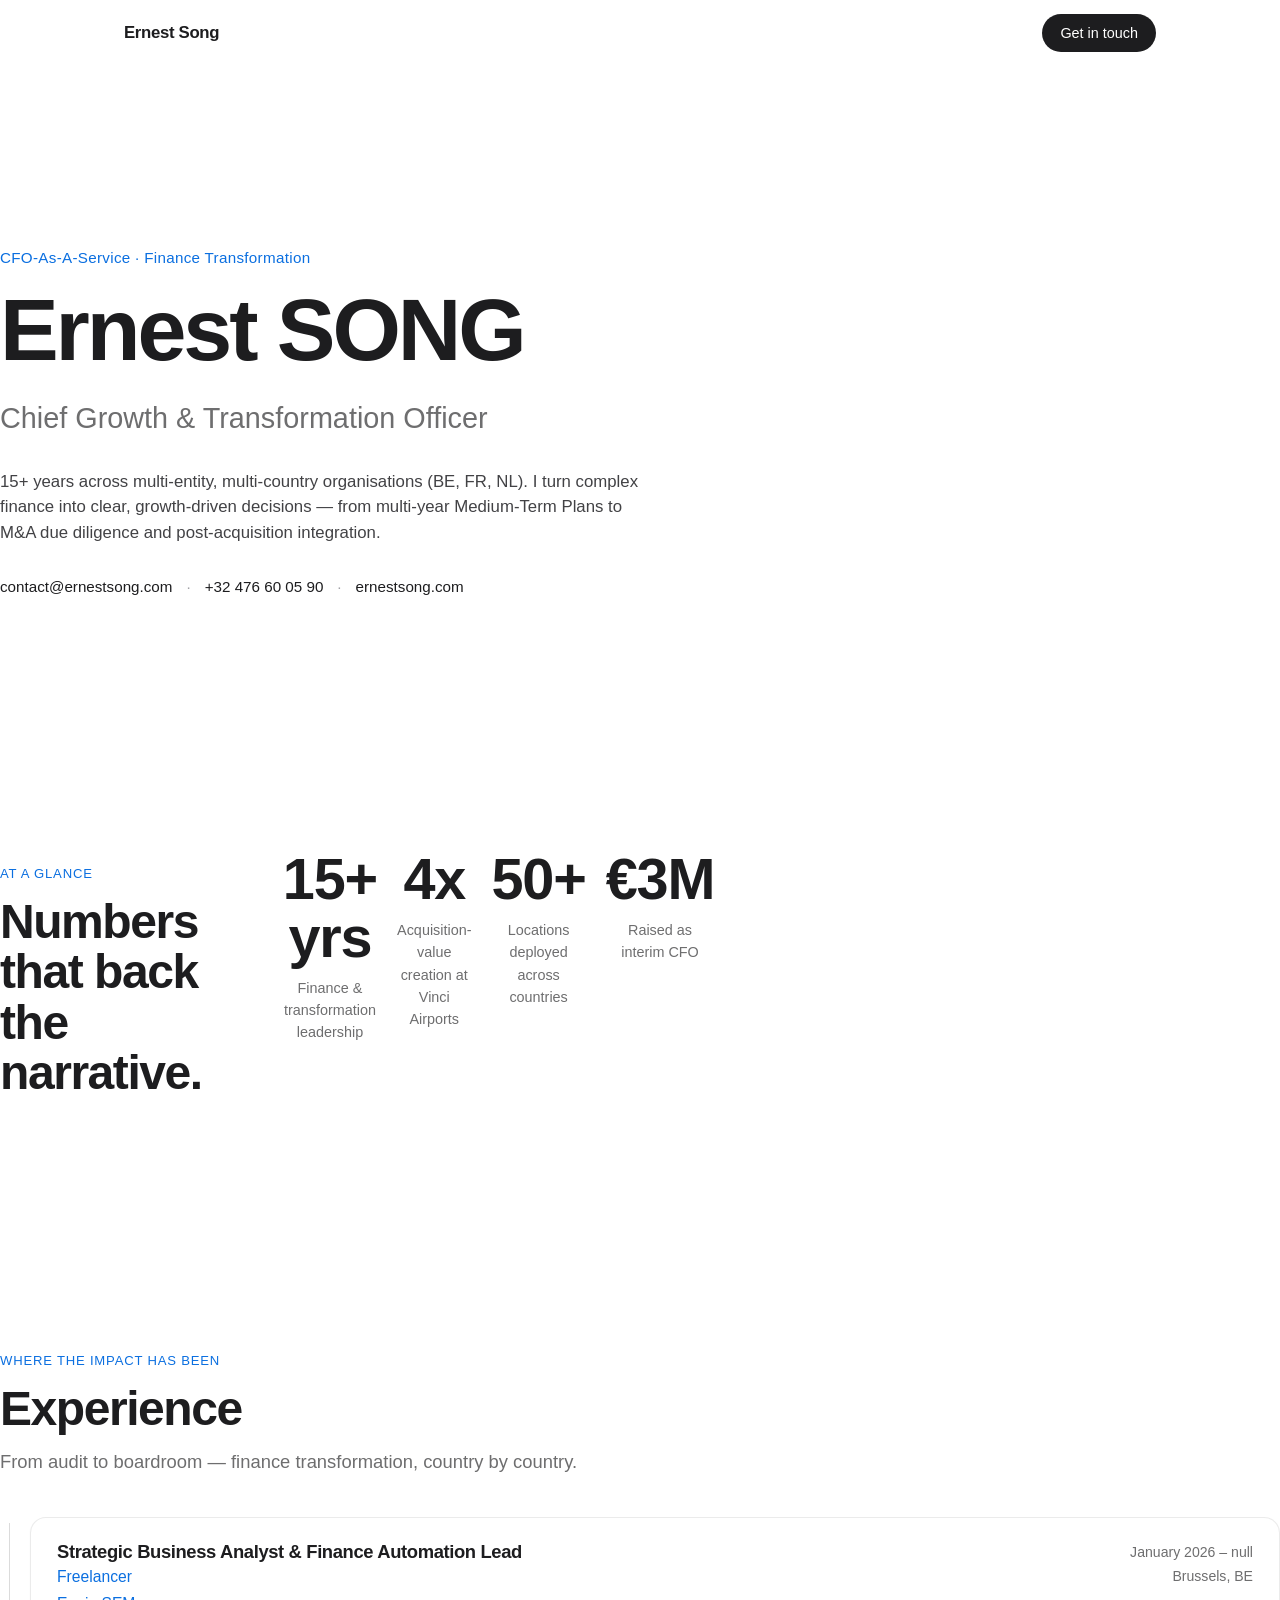
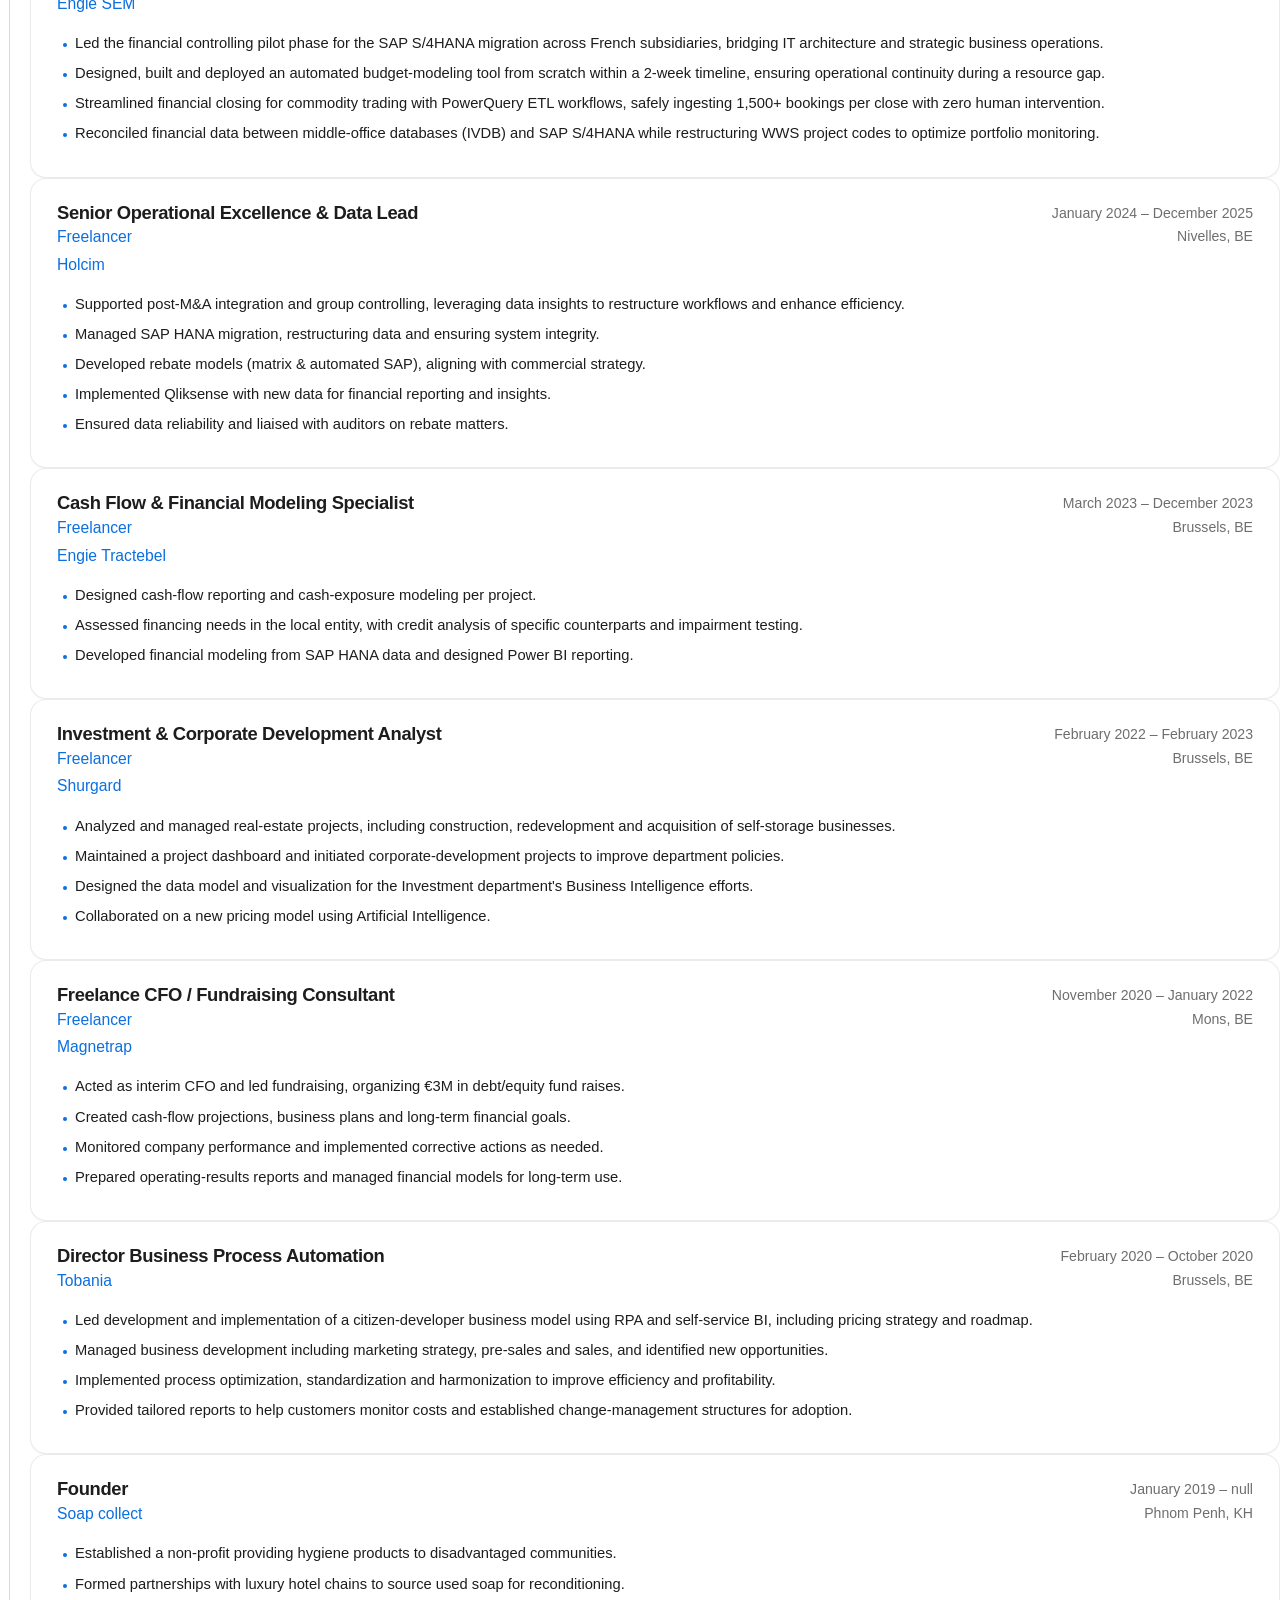
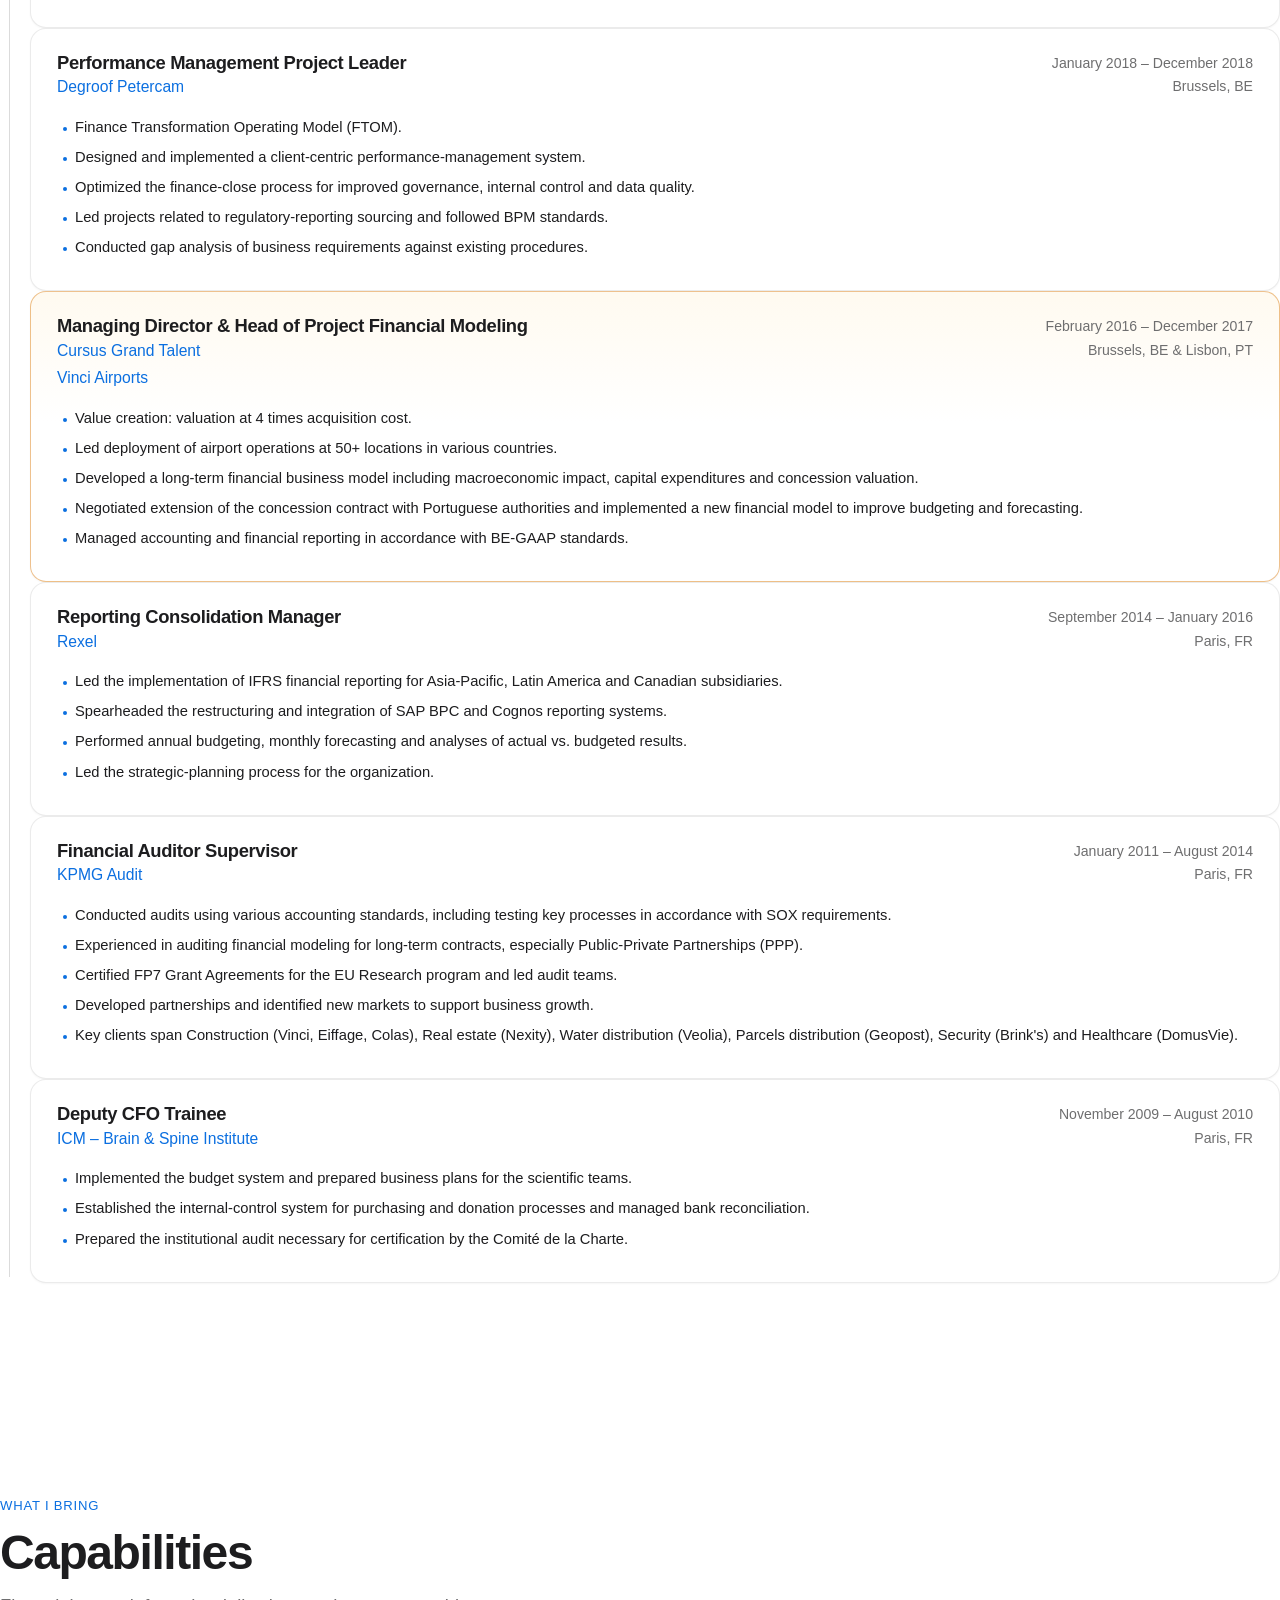
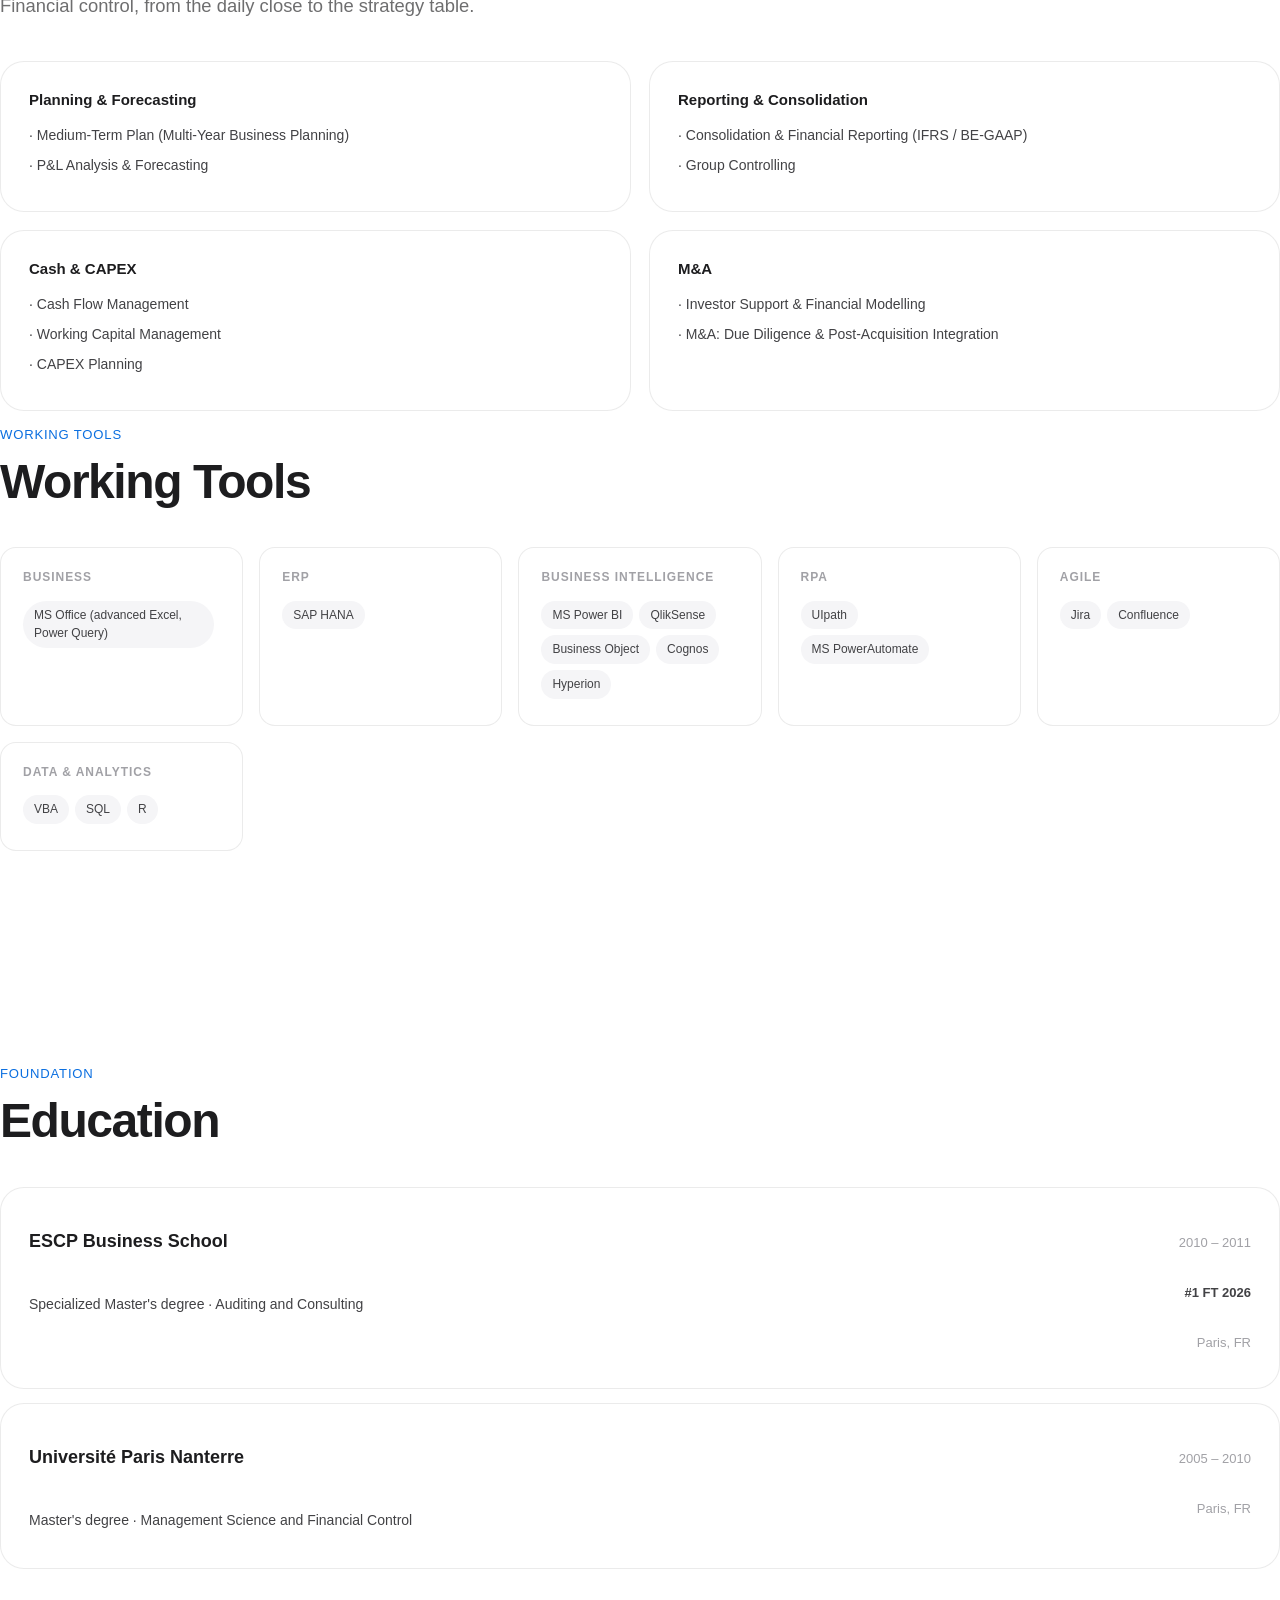
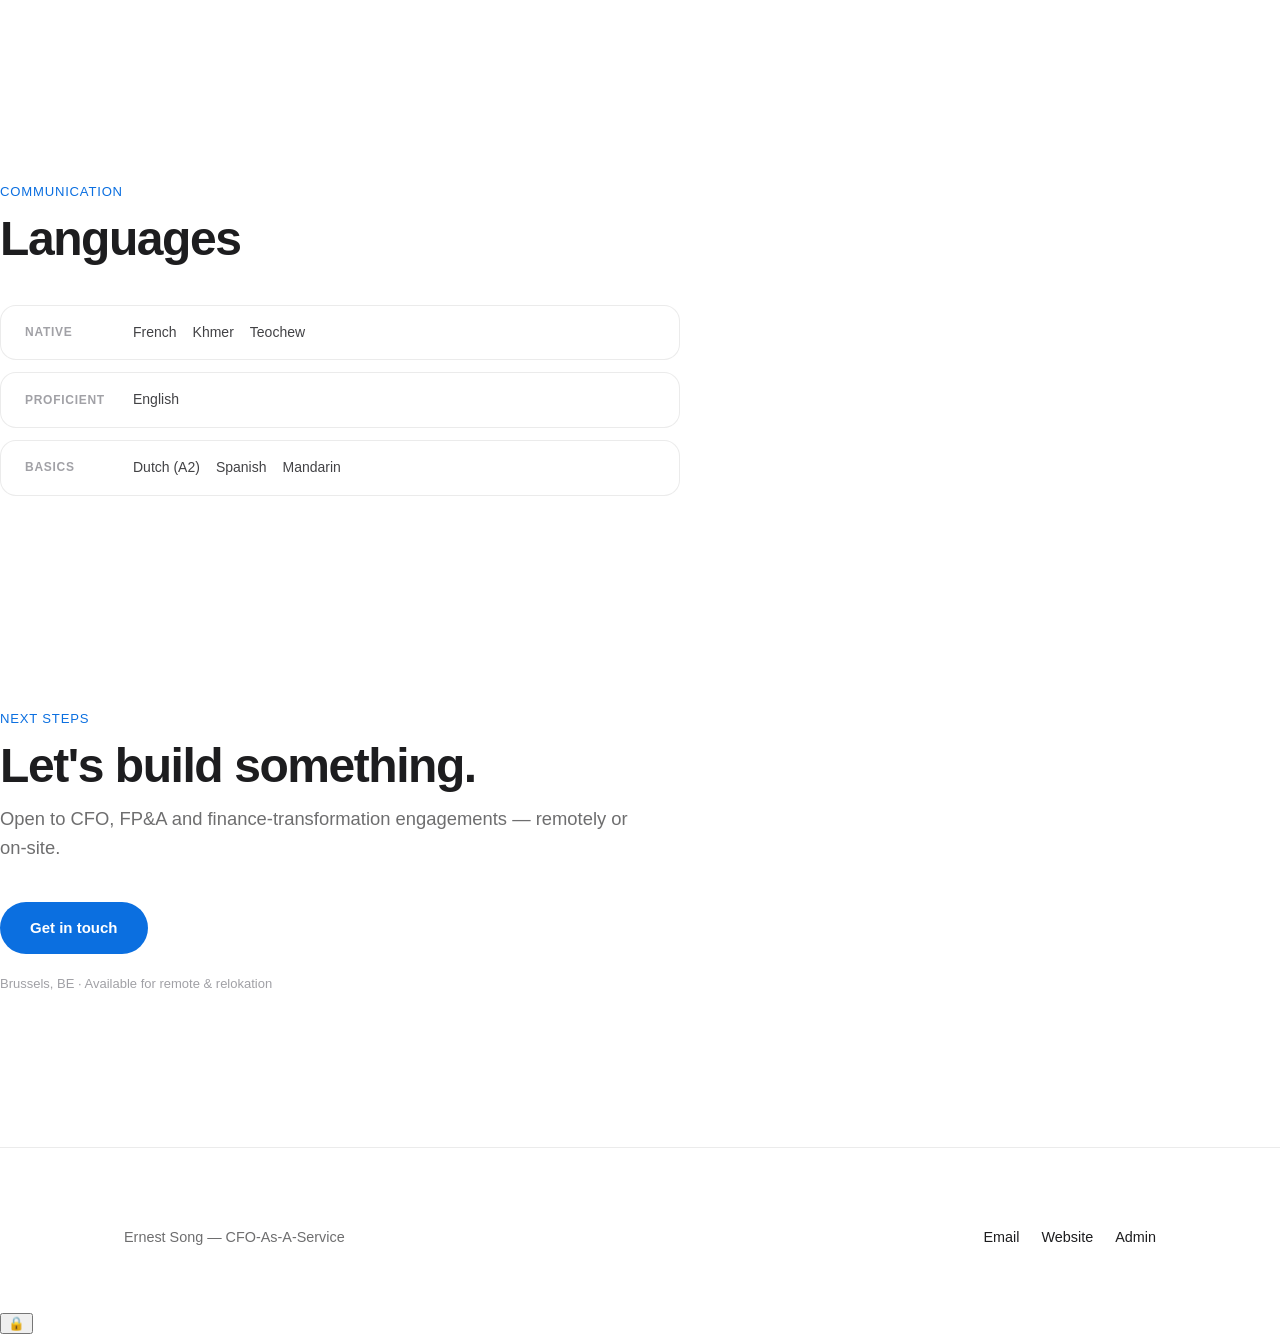
==== index.html @ f5cd137b "Deploy clean Apple-editorial Astro site (single source of truth profile.json)" ====
<!DOCTYPE html><html lang="en"> <head><meta charset="UTF-8"><meta name="description" content="15+ years across multi-entity, multi-country organisations (BE, FR, NL). I turn complex finance into clear, growth-driven decisions — from multi-year Medium-Term Plans to M&#38;A due diligence and post-acquisition integration."><meta name="viewport" content="width=device-width, initial-scale=1"><link rel="icon" type="image/svg+xml" href="/favicon.svg"><link rel="preconnect" href="https://fonts.googleapis.com"><link rel="preconnect" href="https://fonts.gstatic.com" crossorigin><link href="https://fonts.googleapis.com/css2?family=Inter:wght@300;400;500;600;700;800&display=swap" rel="stylesheet"><meta name="generator" content="Astro v4.16.19"><title>Ernest SONG | CFO-As-A-Service · Finance Transformation</title><link rel="stylesheet" href="/_astro/admin.BAdK9rZf.css">
<style>.exp-card[data-astro-cid-p7b4wqop]{padding:24px 26px}.featured[data-astro-cid-p7b4wqop]{border-color:#d9770673}.exp-head[data-astro-cid-p7b4wqop]{gap:16px}.exp-meta[data-astro-cid-p7b4wqop]{text-align:right;display:flex;flex-direction:column;gap:2px}.exp-details[data-astro-cid-p7b4wqop]{list-style:none;margin:16px 0 0;padding:0}.exp-details[data-astro-cid-p7b4wqop] li[data-astro-cid-p7b4wqop]{padding-left:18px;position:relative;margin-bottom:8px;font-size:.92rem;color:var(--text);line-height:1.5}.exp-details[data-astro-cid-p7b4wqop] li[data-astro-cid-p7b4wqop]:before{content:"";position:absolute;left:6px;top:11px;width:4px;height:4px;border-radius:50%;background:var(--accent)}
</style></head> <body> <nav class="site-nav"> <a class="nav-brand" href="/">Ernest Song</a> <a class="nav-cta" href="#contact">Get in touch</a> </nav>  <main> <!-- ============ HERO ============ --> <section id="home" class="section hero"> <div class="reveal"> <p class="eyebrow">CFO-As-A-Service · Finance Transformation</p> <h1>Ernest SONG</h1> <p class="hero-subtitle">Chief Growth &amp; Transformation Officer</p> <p class="hero-quote">15+ years across multi-entity, multi-country organisations (BE, FR, NL). I turn complex finance into clear, growth-driven decisions — from multi-year Medium-Term Plans to M&amp;A due diligence and post-acquisition integration.</p> <div class="hero-contact"> <a href="mailto:contact@ernestsong.com" class="hero-link">contact@ernestsong.com</a> <span class="hero-dot">·</span> <a href="tel:+32 476 60 05 90" class="hero-link">+32 476 60 05 90</a> <span class="hero-dot">·</span> <a href="https://ernestsong.com" class="hero-link" target="_blank" rel="noopener">ernestsong.com</a> </div> </div> </section> <!-- ============ OUTCOMES ============ --> <section id="outcomes" class="section outcomes"> <div class="section-head"> <p class="section-label">At a glance</p> <h2 class="section-title">Numbers that back the narrative.</h2> </div> <div class="outcomes"> <div class="stat" key="Finance &#38; transformation leadership"> <span class="stat-num">15+ yrs</span> <span class="stat-label">Finance &amp; transformation leadership</span> </div><div class="stat" key="Acquisition-value creation at Vinci Airports"> <span class="stat-num">4x</span> <span class="stat-label">Acquisition-value creation at Vinci Airports</span> </div><div class="stat" key="Locations deployed across countries"> <span class="stat-num">50+</span> <span class="stat-label">Locations deployed across countries</span> </div><div class="stat" key="Raised as interim CFO"> <span class="stat-num">€3M</span> <span class="stat-label">Raised as interim CFO</span> </div> </div> </section> <!-- ============ EXPERIENCE ============ --> <section id="experience" class="section experience"> <div class="section-head"> <p class="section-label">Where the impact has been</p> <h2 class="section-title">Experience</h2> <p class="section-sub">From audit to boardroom — finance transformation, country by country.</p> </div> <div class="timeline"> <span class="timeline-line"></span> <div class="exp-card " data-astro-cid-p7b4wqop> <div class="exp-head" data-astro-cid-p7b4wqop> <div data-astro-cid-p7b4wqop> <h3 class="exp-role" data-astro-cid-p7b4wqop>Strategic Business Analyst &amp; Finance Automation Lead</h3> <div class="exp-company" data-astro-cid-p7b4wqop>Freelancer</div> <div class="exp-company" data-astro-cid-p7b4wqop>Engie SEM</div> </div> <div class="exp-meta" data-astro-cid-p7b4wqop> <div data-astro-cid-p7b4wqop>January 2026 – null</div> <div data-astro-cid-p7b4wqop>Brussels, BE</div> </div> </div> <ul class="exp-details" data-astro-cid-p7b4wqop> <li data-astro-cid-p7b4wqop>Led the financial controlling pilot phase for the SAP S/4HANA migration across French subsidiaries, bridging IT architecture and strategic business operations.</li><li data-astro-cid-p7b4wqop>Designed, built and deployed an automated budget-modeling tool from scratch within a 2-week timeline, ensuring operational continuity during a resource gap.</li><li data-astro-cid-p7b4wqop>Streamlined financial closing for commodity trading with PowerQuery ETL workflows, safely ingesting 1,500+ bookings per close with zero human intervention.</li><li data-astro-cid-p7b4wqop>Reconciled financial data between middle-office databases (IVDB) and SAP S/4HANA while restructuring WWS project codes to optimize portfolio monitoring.</li> </ul> </div> <div class="exp-card " data-astro-cid-p7b4wqop> <div class="exp-head" data-astro-cid-p7b4wqop> <div data-astro-cid-p7b4wqop> <h3 class="exp-role" data-astro-cid-p7b4wqop>Senior Operational Excellence &amp; Data Lead</h3> <div class="exp-company" data-astro-cid-p7b4wqop>Freelancer</div> <div class="exp-company" data-astro-cid-p7b4wqop>Holcim</div> </div> <div class="exp-meta" data-astro-cid-p7b4wqop> <div data-astro-cid-p7b4wqop>January 2024 – December 2025</div> <div data-astro-cid-p7b4wqop>Nivelles, BE</div> </div> </div> <ul class="exp-details" data-astro-cid-p7b4wqop> <li data-astro-cid-p7b4wqop>Supported post-M&amp;A integration and group controlling, leveraging data insights to restructure workflows and enhance efficiency.</li><li data-astro-cid-p7b4wqop>Managed SAP HANA migration, restructuring data and ensuring system integrity.</li><li data-astro-cid-p7b4wqop>Developed rebate models (matrix &amp; automated SAP), aligning with commercial strategy.</li><li data-astro-cid-p7b4wqop>Implemented Qliksense with new data for financial reporting and insights.</li><li data-astro-cid-p7b4wqop>Ensured data reliability and liaised with auditors on rebate matters.</li> </ul> </div> <div class="exp-card " data-astro-cid-p7b4wqop> <div class="exp-head" data-astro-cid-p7b4wqop> <div data-astro-cid-p7b4wqop> <h3 class="exp-role" data-astro-cid-p7b4wqop>Cash Flow &amp; Financial Modeling Specialist</h3> <div class="exp-company" data-astro-cid-p7b4wqop>Freelancer</div> <div class="exp-company" data-astro-cid-p7b4wqop>Engie Tractebel</div> </div> <div class="exp-meta" data-astro-cid-p7b4wqop> <div data-astro-cid-p7b4wqop>March 2023 – December 2023</div> <div data-astro-cid-p7b4wqop>Brussels, BE</div> </div> </div> <ul class="exp-details" data-astro-cid-p7b4wqop> <li data-astro-cid-p7b4wqop>Designed cash-flow reporting and cash-exposure modeling per project.</li><li data-astro-cid-p7b4wqop>Assessed financing needs in the local entity, with credit analysis of specific counterparts and impairment testing.</li><li data-astro-cid-p7b4wqop>Developed financial modeling from SAP HANA data and designed Power BI reporting.</li> </ul> </div> <div class="exp-card " data-astro-cid-p7b4wqop> <div class="exp-head" data-astro-cid-p7b4wqop> <div data-astro-cid-p7b4wqop> <h3 class="exp-role" data-astro-cid-p7b4wqop>Investment &amp; Corporate Development Analyst</h3> <div class="exp-company" data-astro-cid-p7b4wqop>Freelancer</div> <div class="exp-company" data-astro-cid-p7b4wqop>Shurgard</div> </div> <div class="exp-meta" data-astro-cid-p7b4wqop> <div data-astro-cid-p7b4wqop>February 2022 – February 2023</div> <div data-astro-cid-p7b4wqop>Brussels, BE</div> </div> </div> <ul class="exp-details" data-astro-cid-p7b4wqop> <li data-astro-cid-p7b4wqop>Analyzed and managed real-estate projects, including construction, redevelopment and acquisition of self-storage businesses.</li><li data-astro-cid-p7b4wqop>Maintained a project dashboard and initiated corporate-development projects to improve department policies.</li><li data-astro-cid-p7b4wqop>Designed the data model and visualization for the Investment department&#39;s Business Intelligence efforts.</li><li data-astro-cid-p7b4wqop>Collaborated on a new pricing model using Artificial Intelligence.</li> </ul> </div> <div class="exp-card " data-astro-cid-p7b4wqop> <div class="exp-head" data-astro-cid-p7b4wqop> <div data-astro-cid-p7b4wqop> <h3 class="exp-role" data-astro-cid-p7b4wqop>Freelance CFO / Fundraising Consultant</h3> <div class="exp-company" data-astro-cid-p7b4wqop>Freelancer</div> <div class="exp-company" data-astro-cid-p7b4wqop>Magnetrap</div> </div> <div class="exp-meta" data-astro-cid-p7b4wqop> <div data-astro-cid-p7b4wqop>November 2020 – January 2022</div> <div data-astro-cid-p7b4wqop>Mons, BE</div> </div> </div> <ul class="exp-details" data-astro-cid-p7b4wqop> <li data-astro-cid-p7b4wqop>Acted as interim CFO and led fundraising, organizing €3M in debt/equity fund raises.</li><li data-astro-cid-p7b4wqop>Created cash-flow projections, business plans and long-term financial goals.</li><li data-astro-cid-p7b4wqop>Monitored company performance and implemented corrective actions as needed.</li><li data-astro-cid-p7b4wqop>Prepared operating-results reports and managed financial models for long-term use.</li> </ul> </div> <div class="exp-card " data-astro-cid-p7b4wqop> <div class="exp-head" data-astro-cid-p7b4wqop> <div data-astro-cid-p7b4wqop> <h3 class="exp-role" data-astro-cid-p7b4wqop>Director Business Process Automation</h3>  <div class="exp-company" data-astro-cid-p7b4wqop>Tobania</div> </div> <div class="exp-meta" data-astro-cid-p7b4wqop> <div data-astro-cid-p7b4wqop>February 2020 – October 2020</div> <div data-astro-cid-p7b4wqop>Brussels, BE</div> </div> </div> <ul class="exp-details" data-astro-cid-p7b4wqop> <li data-astro-cid-p7b4wqop>Led development and implementation of a citizen-developer business model using RPA and self-service BI, including pricing strategy and roadmap.</li><li data-astro-cid-p7b4wqop>Managed business development including marketing strategy, pre-sales and sales, and identified new opportunities.</li><li data-astro-cid-p7b4wqop>Implemented process optimization, standardization and harmonization to improve efficiency and profitability.</li><li data-astro-cid-p7b4wqop>Provided tailored reports to help customers monitor costs and established change-management structures for adoption.</li> </ul> </div> <div class="exp-card " data-astro-cid-p7b4wqop> <div class="exp-head" data-astro-cid-p7b4wqop> <div data-astro-cid-p7b4wqop> <h3 class="exp-role" data-astro-cid-p7b4wqop>Founder</h3>  <div class="exp-company" data-astro-cid-p7b4wqop>Soap collect</div> </div> <div class="exp-meta" data-astro-cid-p7b4wqop> <div data-astro-cid-p7b4wqop>January 2019 – null</div> <div data-astro-cid-p7b4wqop>Phnom Penh, KH</div> </div> </div> <ul class="exp-details" data-astro-cid-p7b4wqop> <li data-astro-cid-p7b4wqop>Established a non-profit providing hygiene products to disadvantaged communities.</li><li data-astro-cid-p7b4wqop>Formed partnerships with luxury hotel chains to source used soap for reconditioning.</li> </ul> </div> <div class="exp-card " data-astro-cid-p7b4wqop> <div class="exp-head" data-astro-cid-p7b4wqop> <div data-astro-cid-p7b4wqop> <h3 class="exp-role" data-astro-cid-p7b4wqop>Performance Management Project Leader</h3>  <div class="exp-company" data-astro-cid-p7b4wqop>Degroof Petercam</div> </div> <div class="exp-meta" data-astro-cid-p7b4wqop> <div data-astro-cid-p7b4wqop>January 2018 – December 2018</div> <div data-astro-cid-p7b4wqop>Brussels, BE</div> </div> </div> <ul class="exp-details" data-astro-cid-p7b4wqop> <li data-astro-cid-p7b4wqop>Finance Transformation Operating Model (FTOM).</li><li data-astro-cid-p7b4wqop>Designed and implemented a client-centric performance-management system.</li><li data-astro-cid-p7b4wqop>Optimized the finance-close process for improved governance, internal control and data quality.</li><li data-astro-cid-p7b4wqop>Led projects related to regulatory-reporting sourcing and followed BPM standards.</li><li data-astro-cid-p7b4wqop>Conducted gap analysis of business requirements against existing procedures.</li> </ul> </div> <div class="exp-card featured" data-astro-cid-p7b4wqop> <div class="exp-head" data-astro-cid-p7b4wqop> <div data-astro-cid-p7b4wqop> <h3 class="exp-role" data-astro-cid-p7b4wqop>Managing Director &amp; Head of Project Financial Modeling</h3> <div class="exp-company" data-astro-cid-p7b4wqop>Cursus Grand Talent</div> <div class="exp-company" data-astro-cid-p7b4wqop>Vinci Airports</div> </div> <div class="exp-meta" data-astro-cid-p7b4wqop> <div data-astro-cid-p7b4wqop>February 2016 – December 2017</div> <div data-astro-cid-p7b4wqop>Brussels, BE &amp; Lisbon, PT</div> </div> </div> <ul class="exp-details" data-astro-cid-p7b4wqop> <li data-astro-cid-p7b4wqop>Value creation: valuation at 4 times acquisition cost.</li><li data-astro-cid-p7b4wqop>Led deployment of airport operations at 50+ locations in various countries.</li><li data-astro-cid-p7b4wqop>Developed a long-term financial business model including macroeconomic impact, capital expenditures and concession valuation.</li><li data-astro-cid-p7b4wqop>Negotiated extension of the concession contract with Portuguese authorities and implemented a new financial model to improve budgeting and forecasting.</li><li data-astro-cid-p7b4wqop>Managed accounting and financial reporting in accordance with BE-GAAP standards.</li> </ul> </div> <div class="exp-card " data-astro-cid-p7b4wqop> <div class="exp-head" data-astro-cid-p7b4wqop> <div data-astro-cid-p7b4wqop> <h3 class="exp-role" data-astro-cid-p7b4wqop>Reporting Consolidation Manager</h3>  <div class="exp-company" data-astro-cid-p7b4wqop>Rexel</div> </div> <div class="exp-meta" data-astro-cid-p7b4wqop> <div data-astro-cid-p7b4wqop>September 2014 – January 2016</div> <div data-astro-cid-p7b4wqop>Paris, FR</div> </div> </div> <ul class="exp-details" data-astro-cid-p7b4wqop> <li data-astro-cid-p7b4wqop>Led the implementation of IFRS financial reporting for Asia-Pacific, Latin America and Canadian subsidiaries.</li><li data-astro-cid-p7b4wqop>Spearheaded the restructuring and integration of SAP BPC and Cognos reporting systems.</li><li data-astro-cid-p7b4wqop>Performed annual budgeting, monthly forecasting and analyses of actual vs. budgeted results.</li><li data-astro-cid-p7b4wqop>Led the strategic-planning process for the organization.</li> </ul> </div> <div class="exp-card " data-astro-cid-p7b4wqop> <div class="exp-head" data-astro-cid-p7b4wqop> <div data-astro-cid-p7b4wqop> <h3 class="exp-role" data-astro-cid-p7b4wqop>Financial Auditor Supervisor</h3>  <div class="exp-company" data-astro-cid-p7b4wqop>KPMG Audit</div> </div> <div class="exp-meta" data-astro-cid-p7b4wqop> <div data-astro-cid-p7b4wqop>January 2011 – August 2014</div> <div data-astro-cid-p7b4wqop>Paris, FR</div> </div> </div> <ul class="exp-details" data-astro-cid-p7b4wqop> <li data-astro-cid-p7b4wqop>Conducted audits using various accounting standards, including testing key processes in accordance with SOX requirements.</li><li data-astro-cid-p7b4wqop>Experienced in auditing financial modeling for long-term contracts, especially Public-Private Partnerships (PPP).</li><li data-astro-cid-p7b4wqop>Certified FP7 Grant Agreements for the EU Research program and led audit teams.</li><li data-astro-cid-p7b4wqop>Developed partnerships and identified new markets to support business growth.</li><li data-astro-cid-p7b4wqop>Key clients span Construction (Vinci, Eiffage, Colas), Real estate (Nexity), Water distribution (Veolia), Parcels distribution (Geopost), Security (Brink&#39;s) and Healthcare (DomusVie).</li> </ul> </div> <div class="exp-card " data-astro-cid-p7b4wqop> <div class="exp-head" data-astro-cid-p7b4wqop> <div data-astro-cid-p7b4wqop> <h3 class="exp-role" data-astro-cid-p7b4wqop>Deputy CFO Trainee</h3>  <div class="exp-company" data-astro-cid-p7b4wqop>ICM – Brain &amp; Spine Institute</div> </div> <div class="exp-meta" data-astro-cid-p7b4wqop> <div data-astro-cid-p7b4wqop>November 2009 – August 2010</div> <div data-astro-cid-p7b4wqop>Paris, FR</div> </div> </div> <ul class="exp-details" data-astro-cid-p7b4wqop> <li data-astro-cid-p7b4wqop>Implemented the budget system and prepared business plans for the scientific teams.</li><li data-astro-cid-p7b4wqop>Established the internal-control system for purchasing and donation processes and managed bank reconciliation.</li><li data-astro-cid-p7b4wqop>Prepared the institutional audit necessary for certification by the Comité de la Charte.</li> </ul> </div>  </div> </section> <!-- ============ CAPABILITIES ============ --> <section id="capabilities" class="section capabilities"> <div class="section-head"> <p class="section-label">What I bring</p> <h2 class="section-title">Capabilities</h2> <p class="section-sub">Financial control, from the daily close to the strategy table.</p> </div> <div class="capability-grid"> <div class="capability-card" key="Planning &#38; Forecasting"> <p class="capability-group">Planning &amp; Forecasting</p> <p class="capability-item">· Medium-Term Plan (Multi-Year Business Planning)</p><p class="capability-item">· P&amp;L Analysis &amp; Forecasting</p> </div><div class="capability-card" key="Reporting &#38; Consolidation"> <p class="capability-group">Reporting &amp; Consolidation</p> <p class="capability-item">· Consolidation &amp; Financial Reporting (IFRS / BE-GAAP)</p><p class="capability-item">· Group Controlling</p> </div><div class="capability-card" key="Cash &#38; CAPEX"> <p class="capability-group">Cash &amp; CAPEX</p> <p class="capability-item">· Cash Flow Management</p><p class="capability-item">· Working Capital Management</p><p class="capability-item">· CAPEX Planning</p> </div><div class="capability-card" key="M&#38;A"> <p class="capability-group">M&amp;A</p> <p class="capability-item">· Investor Support &amp; Financial Modelling</p><p class="capability-item">· M&amp;A: Due Diligence &amp; Post-Acquisition Integration</p> </div> </div> <div class="section-head"> <p class="section-label">Working tools</p> <h2 class="section-title">Working Tools</h2> </div> <div class="tools-grid"> <div class="tool-cat" key="Business"> <p class="tool-cat-title">Business</p> <span class="tool-tag">MS Office (advanced Excel, Power Query)</span> </div><div class="tool-cat" key="ERP"> <p class="tool-cat-title">ERP</p> <span class="tool-tag">SAP HANA</span> </div><div class="tool-cat" key="Business Intelligence"> <p class="tool-cat-title">Business Intelligence</p> <span class="tool-tag">MS Power BI</span><span class="tool-tag">QlikSense</span><span class="tool-tag">Business Object</span><span class="tool-tag">Cognos</span><span class="tool-tag">Hyperion</span> </div><div class="tool-cat" key="RPA"> <p class="tool-cat-title">RPA</p> <span class="tool-tag">UIpath</span><span class="tool-tag">MS PowerAutomate</span> </div><div class="tool-cat" key="Agile"> <p class="tool-cat-title">Agile</p> <span class="tool-tag">Jira</span><span class="tool-tag">Confluence</span> </div><div class="tool-cat" key="Data &#38; Analytics"> <p class="tool-cat-title">Data &amp; Analytics</p> <span class="tool-tag">VBA</span><span class="tool-tag">SQL</span><span class="tool-tag">R</span> </div> </div> </section> <!-- ============ EDUCATION ============ --> <section id="education" class="section education"> <div class="section-head"> <p class="section-label">Foundation</p> <h2 class="section-title">Education</h2> </div> <div class="education-list"> <div class="edu-row" key="ESCP Business School"> <div class="edu-main"> <p class="edu-org">ESCP Business School</p> <p class="edu-field">Specialized Master&#39;s degree · Auditing and Consulting</p> </div> <div class="edu-meta"> <p class="edu-date">2010 – 2011</p> <p class="edu-rank">#1 FT 2026</p> <p class="edu-loc">Paris, FR</p> </div> </div><div class="edu-row" key="Université Paris Nanterre"> <div class="edu-main"> <p class="edu-org">Université Paris Nanterre</p> <p class="edu-field">Master&#39;s degree · Management Science and Financial Control</p> </div> <div class="edu-meta"> <p class="edu-date">2005 – 2010</p>  <p class="edu-loc">Paris, FR</p> </div> </div> </div> </section> <!-- ============ LANGUAGES ============ --> <section id="languages" class="section languages"> <div class="section-head"> <p class="section-label">Communication</p> <h2 class="section-title">Languages</h2> </div> <div class="language-list"> <div class="lang-row" key="Native"> <span class="lang-level">Native</span> <span class="lang-item">French</span><span class="lang-item">Khmer</span><span class="lang-item">Teochew</span>  </div><div class="lang-row" key="Proficient"> <span class="lang-level">Proficient</span> <span class="lang-item">English</span>  </div><div class="lang-row" key="Basics"> <span class="lang-level">Basics</span> <span class="lang-item">Dutch (A2)</span><span class="lang-item">Spanish</span><span class="lang-item">Mandarin</span>  </div> </div> </section> <!-- ============ CONTACT ============ --> <section id="contact" class="section contact"> <div class="section-head"> <p class="section-label">Next steps</p> <h2 class="section-title">Let's build something.</h2> <p class="section-sub">Open to CFO, FP&amp;A and finance-transformation engagements — remotely or on-site.</p> </div> <a href="mailto:contact@ernestsong.com" class="cta-button">Get in touch</a> <p class="contact-note">Brussels, BE · Available for remote &amp; relokation</p> </section> </main>  <footer class="site-footer"> <div class="site-shell"> <div class="footer-row"> <p class="footer-tagline">Ernest Song — CFO-As-A-Service</p> <div class="footer-links"> <a href="mailto:contact@ernestsong.com">Email</a> <a href="https://ernestsong.com">Website</a> <a href="/admin">Admin</a> </div> </div> </div> </footer> <button id="lockTrigger" title="Admin login">🔒</button> </body></html> <script is:client>
  // Quiet scroll-reveal, respecting reduced-motion.
  const prefersReduce = window.matchMedia('(prefers-reduced-motion: reduce)').matches;
  if (prefersReduce) {
    document.querySelectorAll('.reveal').forEach((el) => el.classList.add('in'));
  } else {
    const io = new IntersectionObserver((entries) => {
      entries.forEach((entry) => {
        if (entry.isIntersecting) {
          entry.target.classList.add('in');
          io.disconnect();
        }
      });
    }, { threshold: 0.12 });
    document.querySelectorAll('.reveal').forEach((el) => io.observe(el));
  }

  // Sticky nav border
  const nav = document.querySelector('.site-nav');
  const onScroll = () => {
    if (nav) nav.classList.toggle('scrolled', window.scrollY > 8);
  };
  window.addEventListener('scroll', onScroll, { passive: true });
  onScroll();
</script>
---- _astro/admin.BAdK9rZf.css ----
:root{--bg: #ffffff;--bg-ghost: #f5f5f7;--bg-inverse: #101012;--text-inverse: #f5f5f7;--text: #1d1d1f;--text-2: #424245;--text-3: #6e6e6f;--text-4: #a1a1a6;--border: rgba(0, 0, 0, .08);--border-2: rgba(0, 0, 0, .14);--accent: #0b6fe0;--accent-soft: rgba(11, 111, 224, .1);--accent-strong: #0958b8;--font: -apple-system, BlinkMacSystemFont, "Segoe UI", Roboto, Helvetica, Arial, sans-serif;--font-mono: "JetBrains Mono", ui-monospace, Menlo, Consolas, monospace;--radius: 16px;--radius-lg: 24px;--radius-xl: 32px;--ease: cubic-bezier(.25, .1, .25, 1);--shadow-sm: 0 1px 2px rgba(0, 0, 0, .04);--shadow: 0 10px 40px rgba(0, 0, 0, .06)}*{box-sizing:border-box}html{scroll-behavior:smooth}body{margin:0;font-family:var(--font);background:var(--bg);color:var(--text);font-size:16px;line-height:1.55;-webkit-font-smoothing:antialiased;text-rendering:optimizeLegibility}h1,h2,h3,h4{font-weight:600;letter-spacing:-.025em;line-height:1.08;margin:0}a{color:inherit;text-decoration:none}a:hover{color:var(--accent)}.site-nav{position:sticky;top:0;z-index:100;display:flex;align-items:center;justify-content:space-between;padding:14px 24px;max-width:1080px;margin:0 auto;backdrop-filter:saturate(180%) blur(20px);background:#ffffffb8;border-bottom:1px solid transparent;transition:border-color var(--ease)}.site-nav.scrolled{border-bottom-color:var(--border)}.nav-brand{font-weight:600;font-size:1.05rem;letter-spacing:-.02em}.nav-cta{font-size:.9rem;font-weight:500;padding:8px 18px;border-radius:999px;background:var(--text);color:var(--bg);transition:opacity var(--ease)}.nav-cta:hover{opacity:.82;color:var(--bg)}.site-shell{max-width:1080px;margin:0 auto;padding:0 24px}.section{padding:100px 0}.section-head{margin-bottom:40px}.section-label{font-size:.82rem;font-weight:500;color:var(--accent);letter-spacing:.06em;text-transform:uppercase;margin-bottom:12px}.section-title{font-size:clamp(1.9rem,4.2vw,3rem);font-weight:700;letter-spacing:-.03em;line-height:1.05}.section-sub{font-size:1.15rem;color:var(--text-3);margin-top:14px;max-width:640px}.hero{min-height:76vh;display:flex;flex-direction:column;justify-content:center;padding:80px 0 70px}.eyebrow{font-size:.95rem;font-weight:500;color:var(--accent);letter-spacing:.02em;margin-bottom:16px}.hero h1{font-size:clamp(2.8rem,8vw,5.5rem);font-weight:700;letter-spacing:-.035em;line-height:1.03}.hero-subtitle{margin-top:20px;font-size:clamp(1.15rem,2.6vw,1.8rem);color:var(--text-3);font-weight:500;max-width:780px}.hero-quote{margin-top:22px;font-size:1.05rem;color:var(--text-2);max-width:640px;line-height:1.5}.hero-contact{display:flex;flex-wrap:wrap;gap:14px 14px;align-items:center;margin-top:30px;font-size:.95rem}.hero-dot{color:var(--text-4)}.hero-link:hover{color:var(--accent)}.btn{display:inline-flex;align-items:center;gap:8px;font-size:1rem;font-weight:500;padding:13px 26px;border-radius:999px;border:none;cursor:pointer;transition:transform var(--ease),opacity var(--ease)}.btn-primary{background:var(--accent);color:#fff}.btn-ghost{background:var(--bg-ghost);color:var(--text)}.btn:hover{opacity:.92}.btn:active{transform:scale(.98)}.outcomes{display:grid;grid-template-columns:repeat(4,1fr);gap:20px}.stat{text-align:center}.stat-num{font-size:clamp(2.6rem,5vw,3.6rem);font-weight:700;letter-spacing:-.02em;line-height:1;color:var(--text)}.stat-num .stat-suffix{color:var(--accent)}.stat-label{display:block;margin-top:10px;font-size:.9rem;color:var(--text-3);font-weight:500}.timeline{position:relative;margin-top:14px;padding-left:30px}.timeline-line{position:absolute;left:9px;top:6px;bottom:6px;width:1px;background:var(--border-2)}.entry{position:relative;padding:0 0 24px 30px}.entry-dot{position:absolute;left:-15px;top:17px;width:13px;height:13px;border-radius:50%;background:var(--bg);border:3px solid var(--accent);z-index:2}.entry-featured .entry-dot{border-color:#d97706;box-shadow:0 0 0 5px #d9770624}.exp-card{background:var(--surface, #fff);border:1px solid var(--border);border-radius:var(--radius);padding:24px 26px;box-shadow:var(--shadow-sm);transition:box-shadow var(--ease),transform var(--ease)}.exp-card:hover{box-shadow:var(--shadow);transform:translateY(-2px)}.exp-card.featured{border-color:#d9770673;background:linear-gradient(180deg,#fffaf0,#fff 45%)}.exp-head{display:flex;justify-content:space-between;align-items:flex-start;gap:16px}.exp-role{font-size:1.15rem;font-weight:600;letter-spacing:-.02em}.exp-meta{text-align:right;font-size:.88rem;color:var(--text-3);white-space:nowrap}.exp-company{font-size:.98rem;color:var(--accent);font-weight:500;margin-top:3px}.exp-desc{font-size:.92rem;color:var(--text-3);margin-top:12px;font-style:italic;opacity:.92}.exp-tags{display:flex;flex-wrap:wrap;gap:6px;margin-top:14px}.tag{font-size:.72rem;font-weight:600;padding:3px 10px;border-radius:6px;background:var(--bg-ghost);color:var(--text-2)}.tag.tool{font-family:var(--font-mono)}.exp-details{list-style:none;margin:16px 0 0;padding:0}.exp-details li{position:relative;padding-left:18px;margin-bottom:8px;font-size:.92rem;color:var(--text);line-height:1.5}.exp-details li:before{content:"";position:absolute;left:6px;top:11px;width:4px;height:4px;border-radius:50%;background:var(--accent)}.admin-mode .editable-text{outline:1px dashed rgba(11,111,224,.5);border-radius:5px}.capability-grid{display:grid;grid-template-columns:repeat(2,1fr);gap:18px}.capability-card{padding:26px 28px;border-radius:var(--radius-lg);background:var(--surface, #fff);border:1px solid var(--border);transition:box-shadow .3s var(--ease),transform .3s var(--ease)}.capability-card:hover{box-shadow:var(--shadow);transform:translateY(-2px)}.capability-group{font-size:15px;font-weight:600;color:var(--text);margin:0 0 14px}.capability-item{font-size:14px;color:var(--text-2);margin:0 0 9px;line-height:1.5}.tools-grid{display:grid;grid-template-columns:repeat(auto-fill,minmax(210px,1fr));gap:16px;margin-top:30px}.tool-cat{padding:20px 22px;border-radius:var(--radius);background:var(--surface, #fff);border:1px solid var(--border)}.tool-cat-title{font-size:12px;font-weight:600;color:var(--text-4);text-transform:uppercase;letter-spacing:.08em;margin:0 0 14px}.tool-tag{display:inline-block;padding:5px 11px;margin:0 6px 6px 0;border-radius:999px;background:var(--bg-ghost);font-size:12px;color:var(--text-2)}.education-list{display:grid;gap:14px}.edu-row{display:flex;justify-content:space-between;align-items:baseline;gap:20px;padding:22px 28px;border-radius:var(--radius-lg);background:var(--surface, #fff);border:1px solid var(--border);transition:box-shadow .3s var(--ease),transform .3s var(--ease)}.edu-row:hover{box-shadow:var(--shadow);transform:translateY(-2px)}.edu-main{display:flex;flex-direction:column;gap:6px}.edu-org{font-size:18px;font-weight:600;color:var(--text)}.edu-field{font-size:14px;color:var(--text-2)}.edu-meta{text-align:right;display:flex;flex-direction:column;gap:4px}.edu-date,.edu-loc{font-size:13px;color:var(--text-4)}.edu-rank{color:var(--text-2);font-size:13px;font-weight:600}.language-list{display:grid;gap:12px;max-width:680px}.lang-row{display:flex;align-items:center;gap:16px;padding:16px 24px;border-radius:var(--radius);background:var(--surface, #fff);border:1px solid var(--border)}.lang-level{font-size:12px;font-weight:600;color:var(--text-4);text-transform:uppercase;letter-spacing:.06em;min-width:92px}.lang-item{font-size:14px;color:var(--text-2)}.lang-flags{margin-left:auto;font-size:18px;letter-spacing:3px}.cta-button{display:inline-flex;align-items:center;gap:8px;padding:14px 30px;font-size:15px;font-weight:600;color:#fff;background:var(--accent);border:none;border-radius:999px;cursor:pointer;transition:background .25s var(--ease),transform .25s var(--ease)}.cta-button:hover{background:var(--accent-strong);transform:translateY(-2px)}.contact-note{font-size:13px;color:var(--text-4);margin-top:20px}.site-footer{padding:64px 0 48px;border-top:1px solid var(--border);margin-top:40px}.footer-row{display:flex;justify-content:space-between;align-items:center;gap:16px;flex-wrap:wrap}.footer-tagline{font-size:.9rem;color:var(--text-3)}.footer-links{display:flex;gap:22px;font-size:.9rem}.footer-links a:hover{color:var(--accent)}.admin-toolbar{position:fixed;bottom:20px;right:20px;z-index:9999;background:var(--surface, #fff);padding:8px;border-radius:14px;box-shadow:var(--shadow);border:1px solid var(--border);display:flex;flex-direction:column;gap:6px;min-width:210px}.admin-head{display:flex;align-items:center;justify-content:space-between;padding:4px 8px 8px;border-bottom:1px solid var(--border)}.admin-head .label{font-size:.8rem;font-weight:600;color:var(--accent)}.switch{display:inline-flex;align-items:center;gap:8px;font-size:.85rem;color:var(--text-3)}.input{width:100%;padding:9px 12px;border:1px solid var(--border-2);border-radius:8px;font-size:.9rem}.btn-sm{font-size:.85rem;padding:7px 14px;border-radius:8px;border:none;cursor:pointer;font-weight:500}.btn-save{background:var(--accent);color:#fff}.btn-cancel{background:var(--bg-ghost);color:var(--text)}.toast{position:fixed;bottom:24px;left:50%;transform:translate(-50%) translateY(20px);background:var(--bg-inverse);color:var(--text-inverse);padding:12px 22px;border-radius:999px;font-size:.9rem;z-index:10000;opacity:0;transition:opacity var(--ease),transform var(--ease);box-shadow:var(--shadow)}.toast.show{opacity:1;transform:translate(-50%) translateY(0)}.reveal{opacity:0;transform:translateY(18px);transition:opacity .65s var(--ease),transform .65s var(--ease)}.reveal.in{opacity:1;transform:translateY(0)}.reveal-delay-1{transition-delay:.08s}.reveal-delay-2{transition-delay:.16s}.reveal-delay-3{transition-delay:.24s}@media (prefers-reduced-motion: reduce){html{scroll-behavior:auto}.reveal{opacity:1;transform:none;transition:none}.btn:hover,.capability-card:hover,.edu-row:hover{transform:none}}@media (max-width: 940px){.outcomes{grid-template-columns:repeat(2,1fr)}.capability-grid{grid-template-columns:1fr}.col-3,.col-4,.col-6,.col-2{grid-column:span 6}.grid{gap:14px}}@media (max-width: 640px){.hero{min-height:66vh;padding:56px 0 44px}.section{padding:64px 0}.exp-head{flex-direction:column}.exp-meta{text-align:left;margin-left:0;margin-top:6px}.outcomes{grid-template-columns:repeat(2,1fr)}.edu-row{flex-direction:column;gap:4px}.edu-meta{text-align:left}.lang-flags{margin-left:0}}
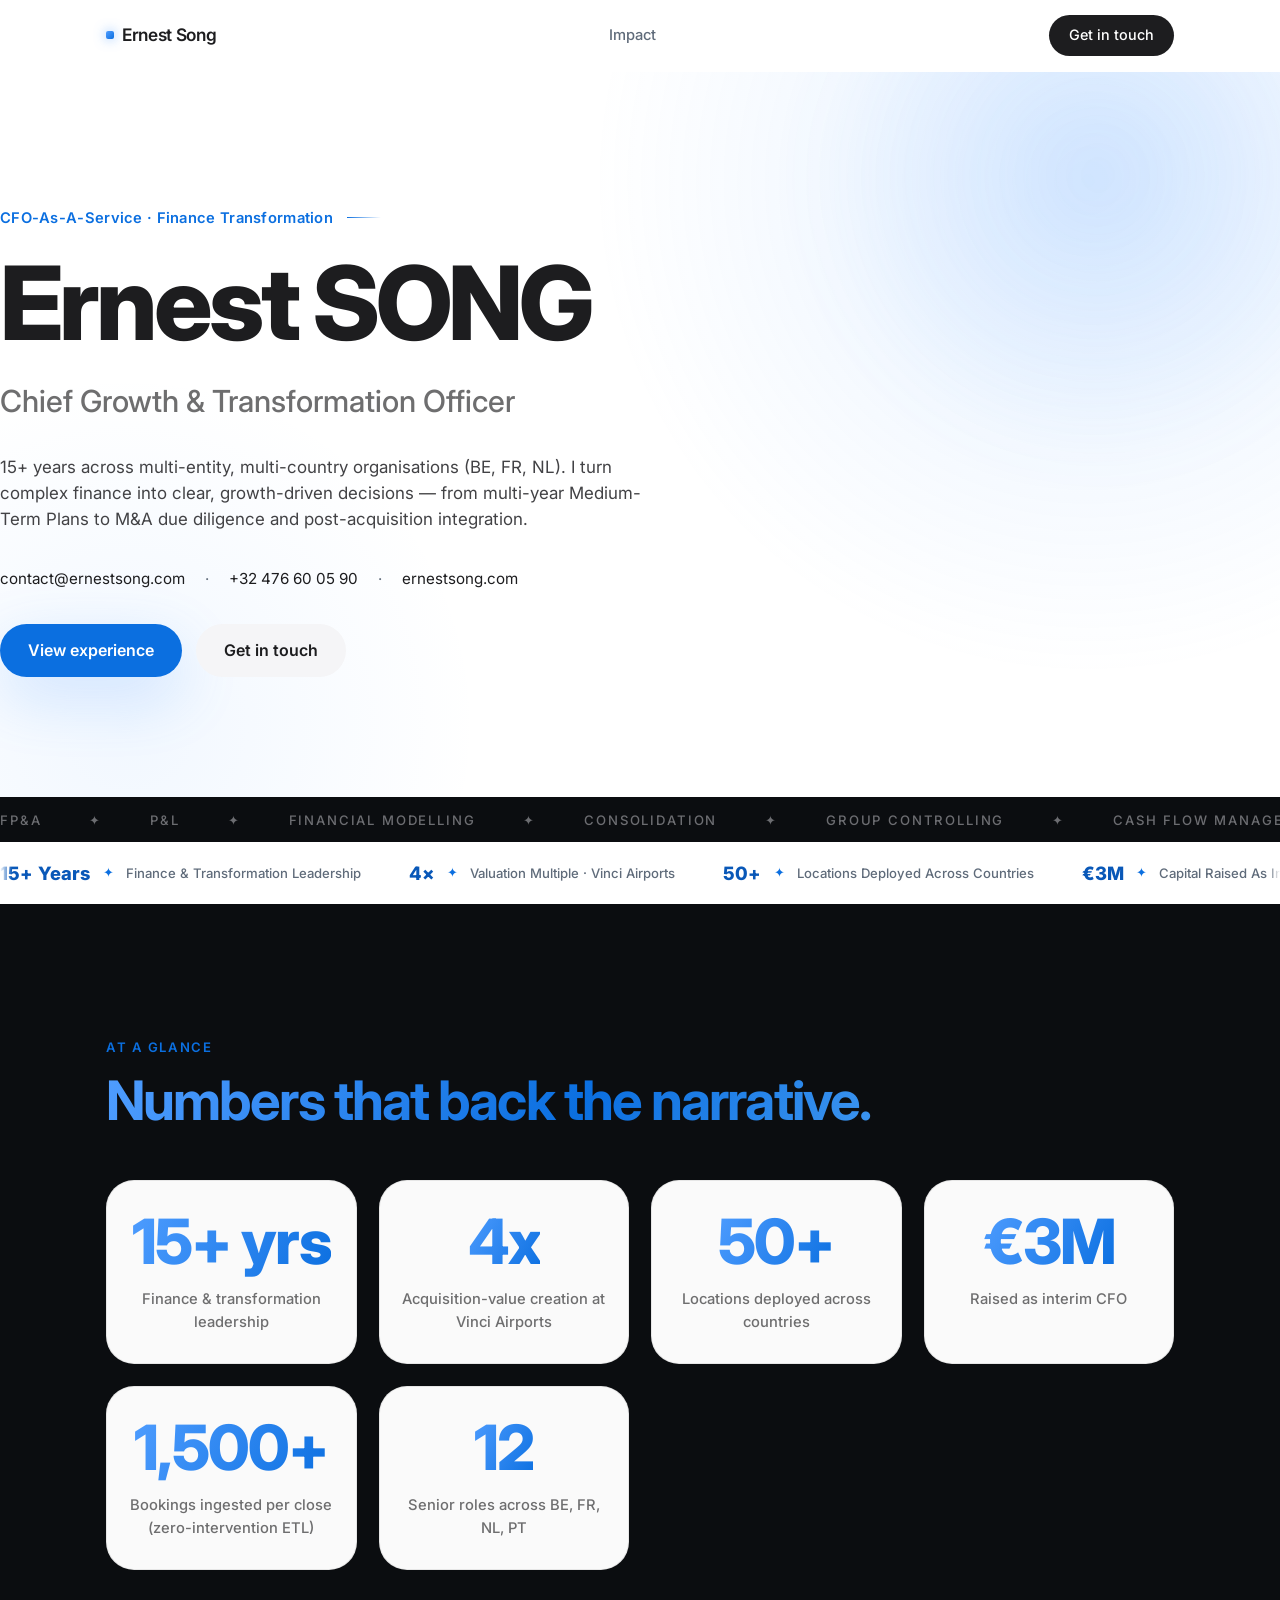
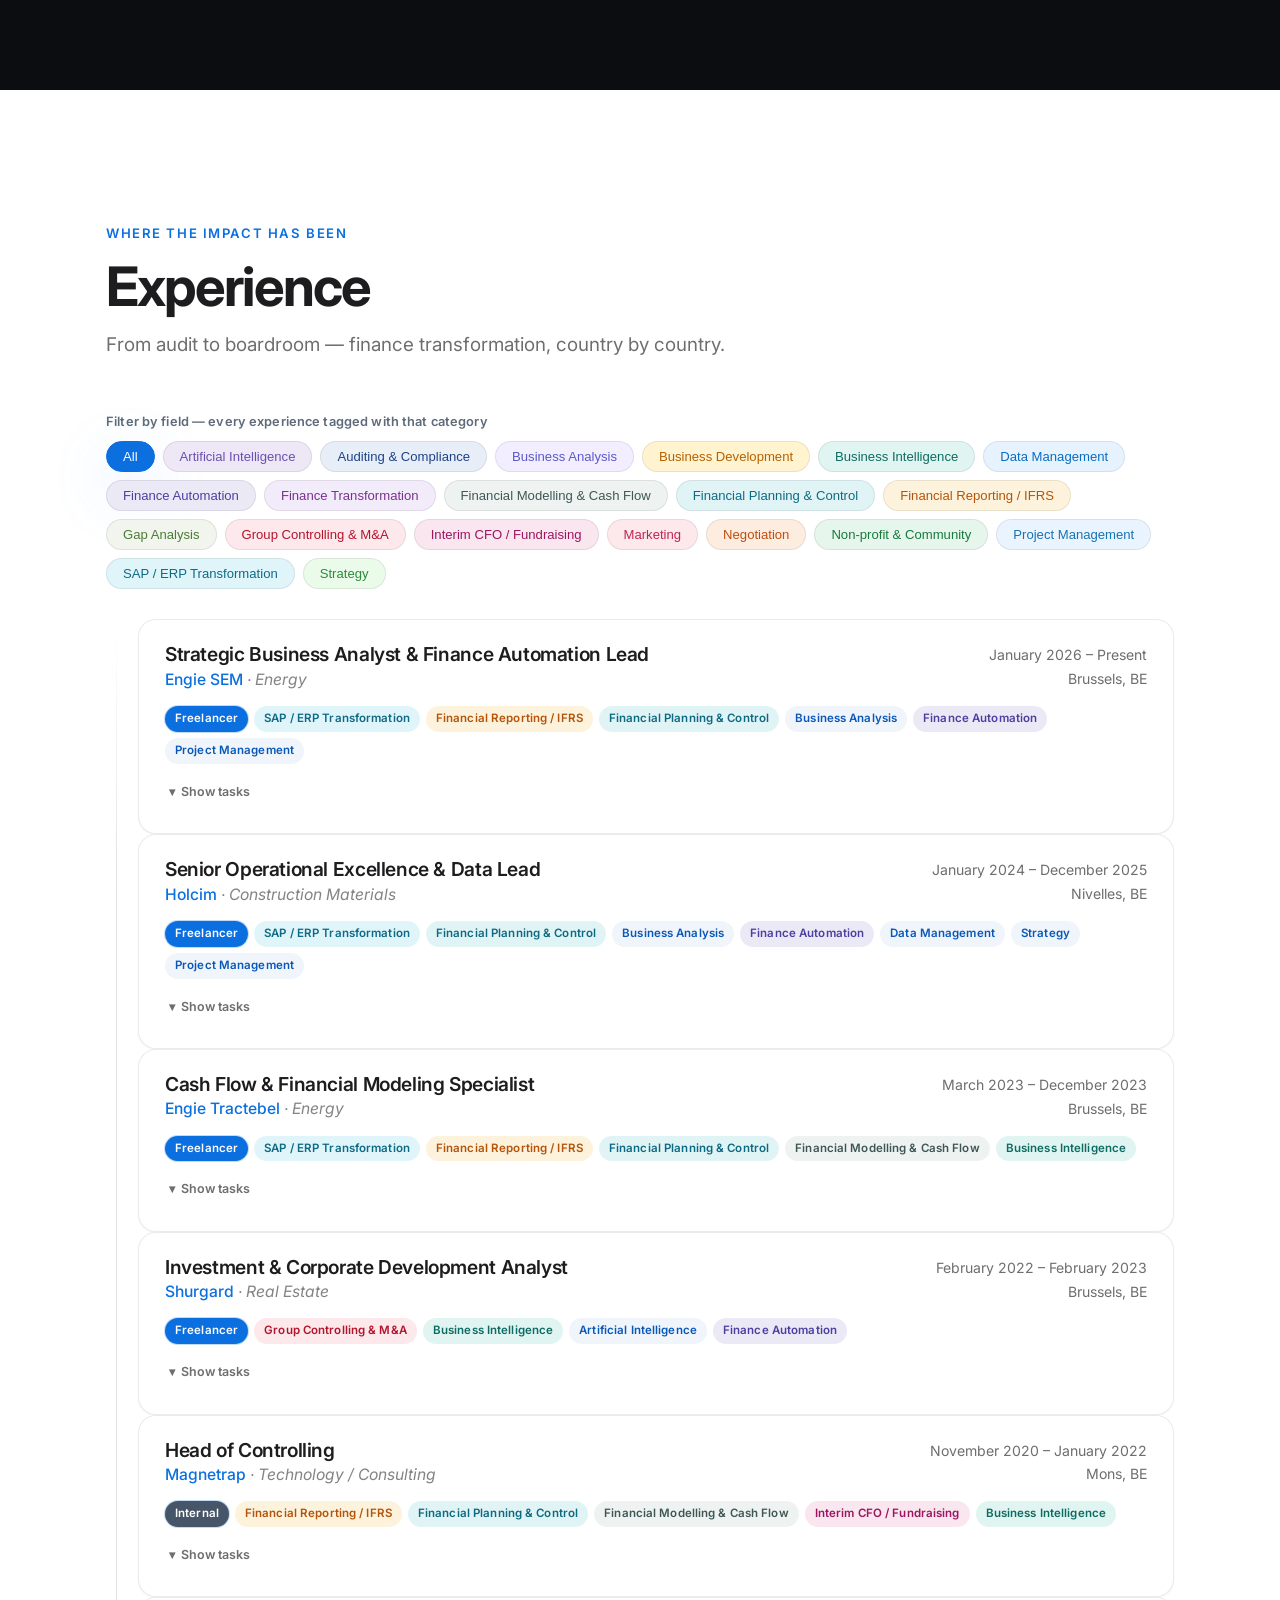
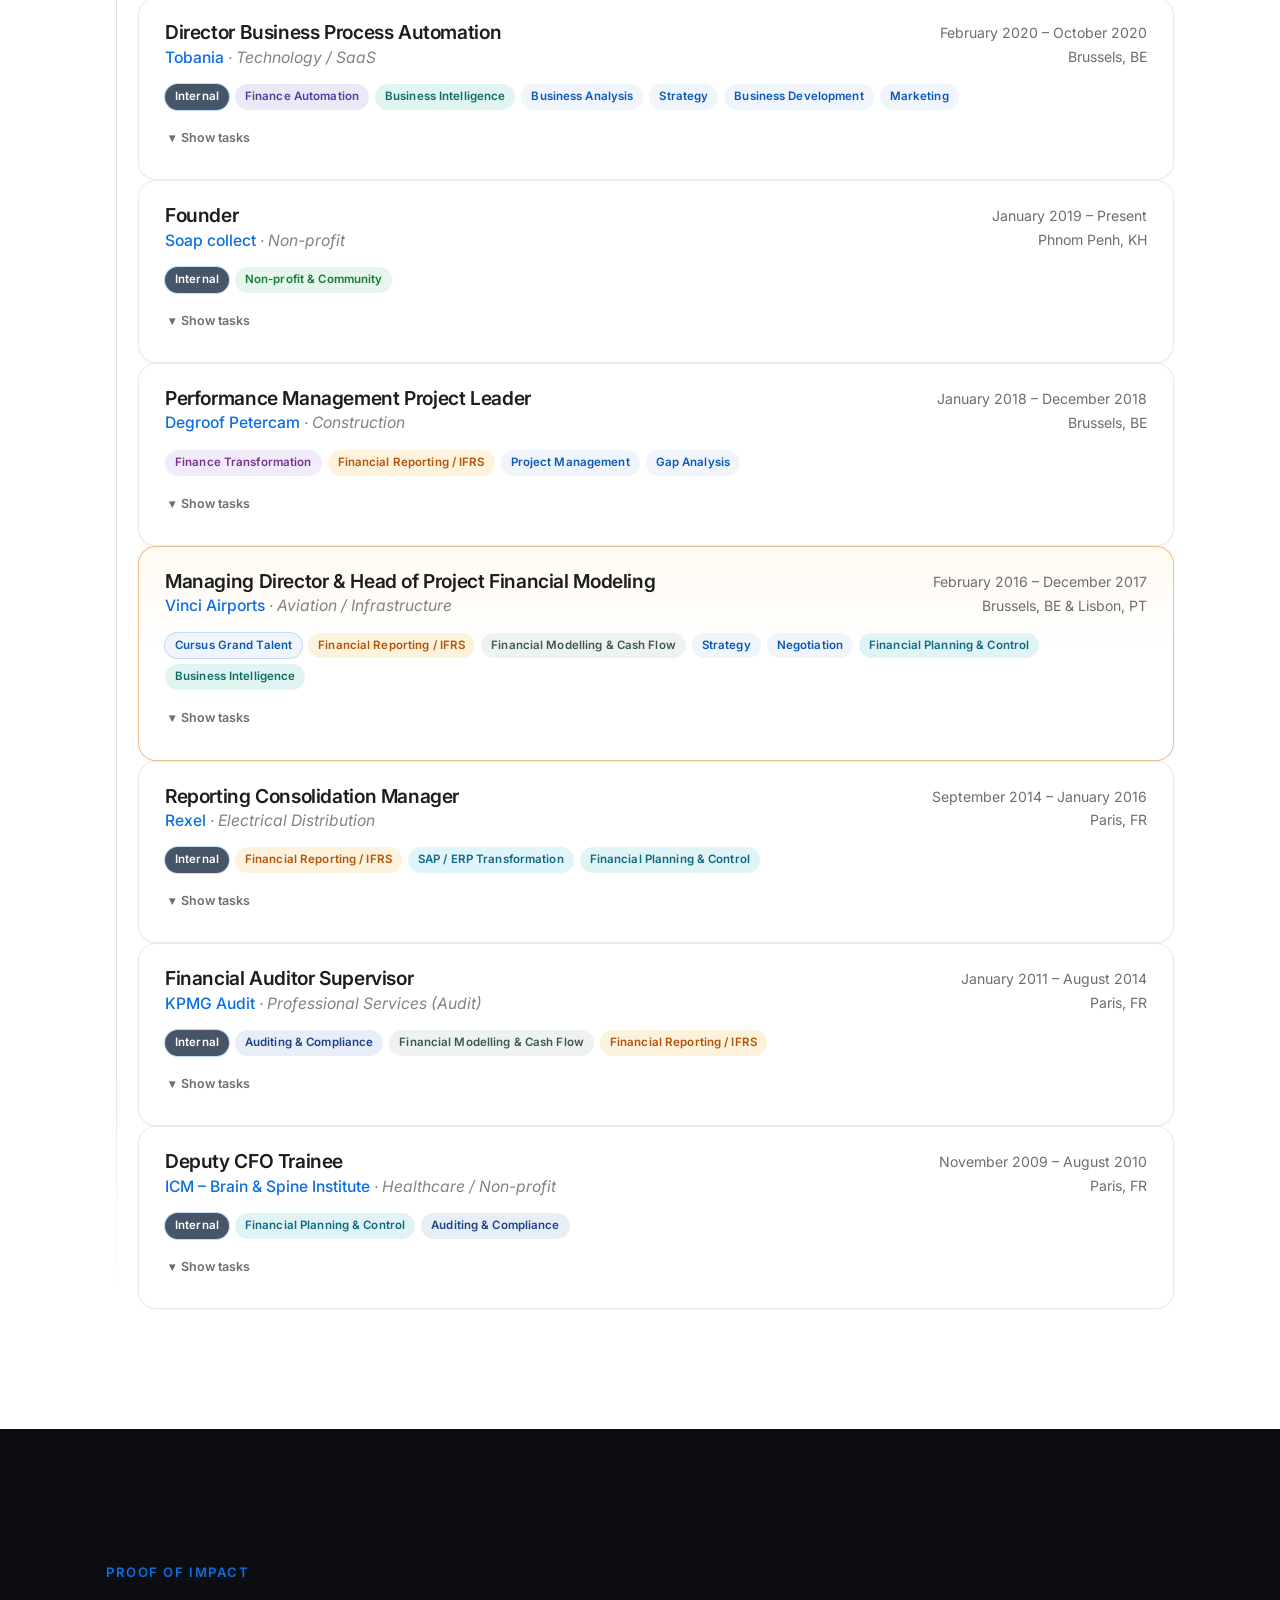
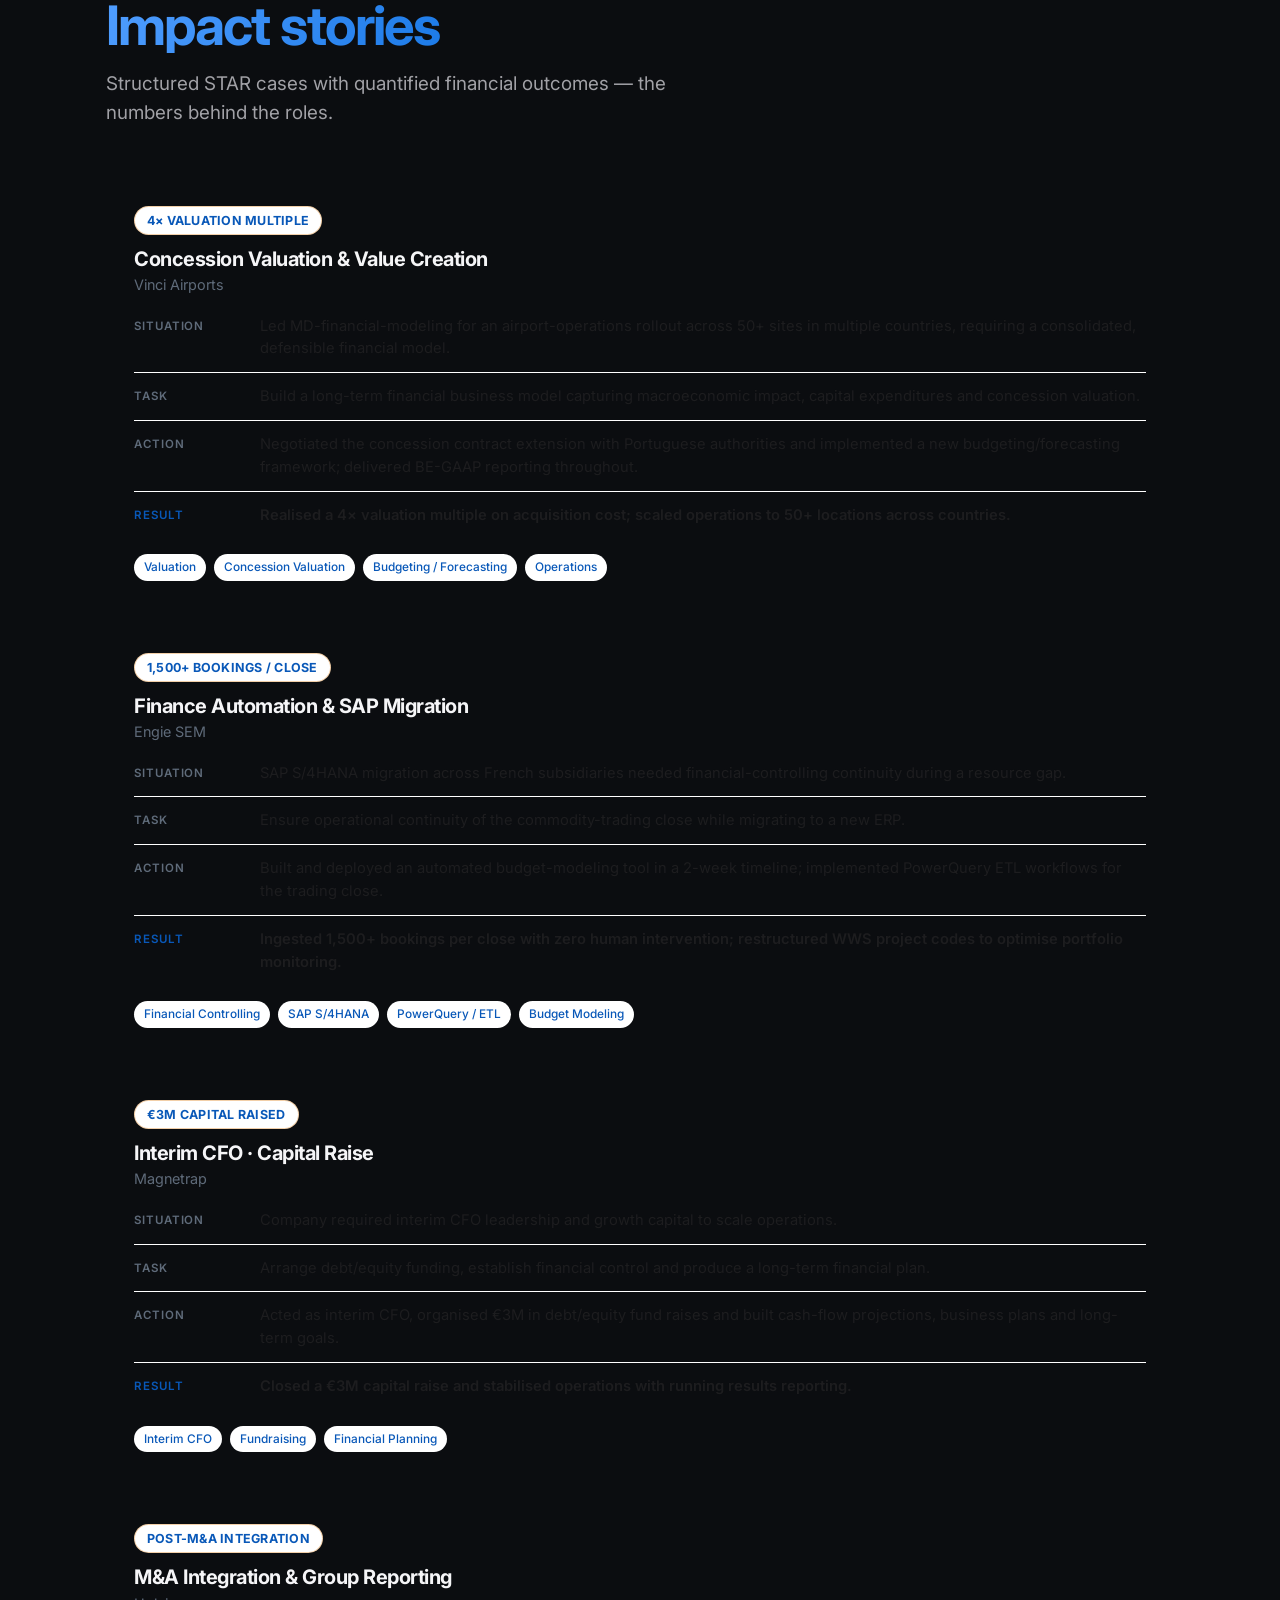
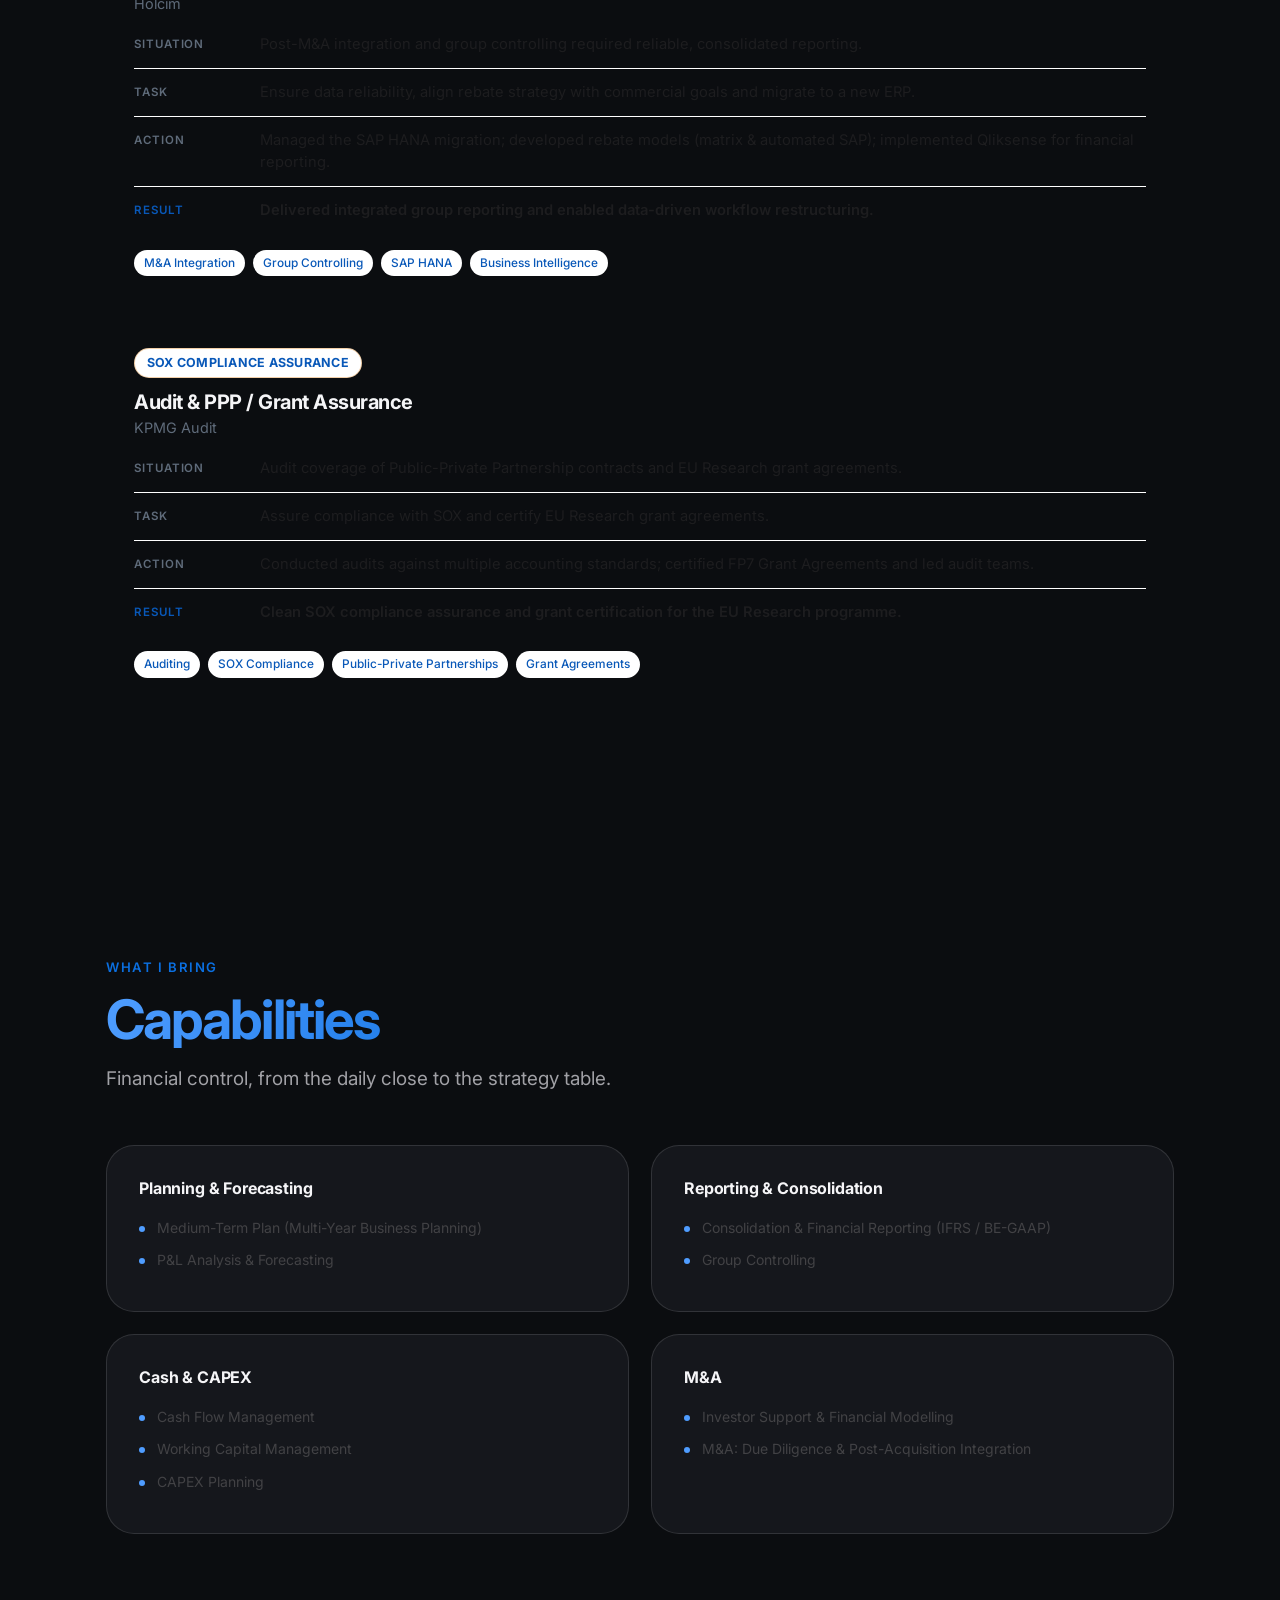
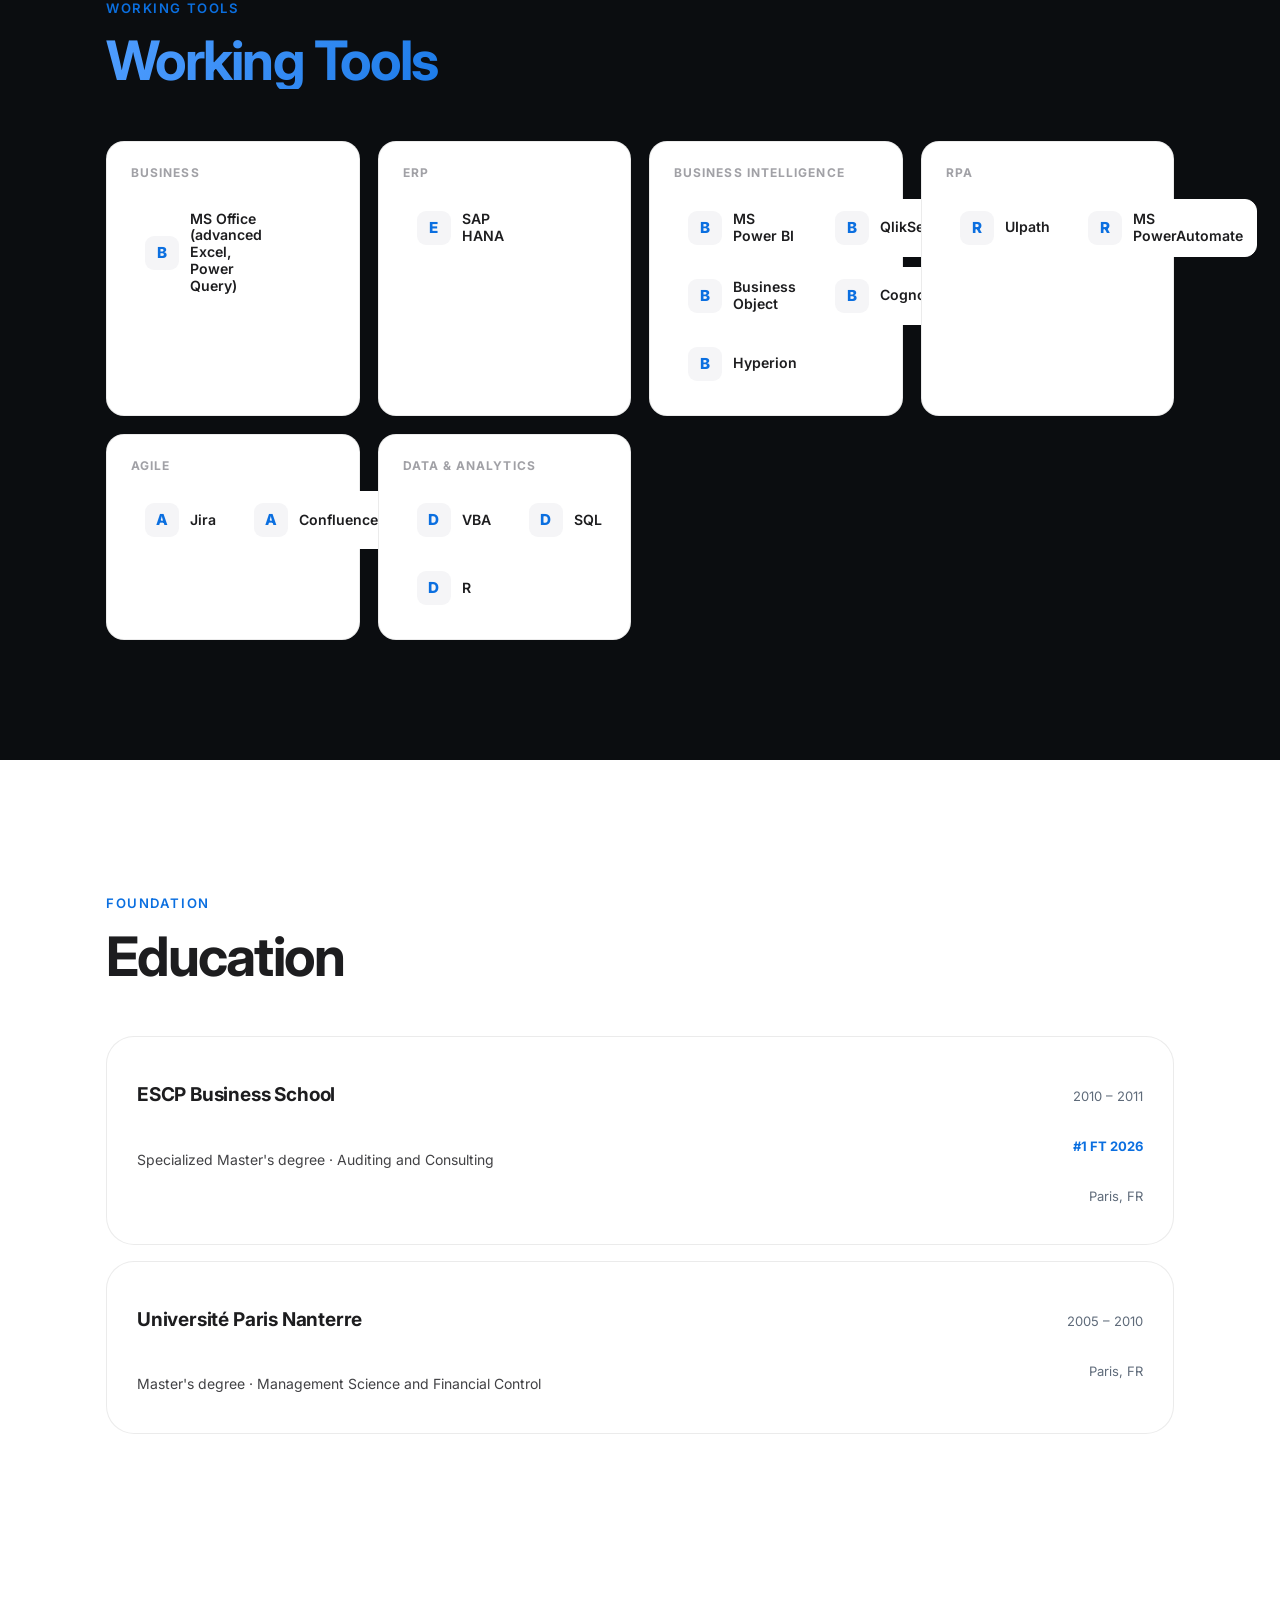
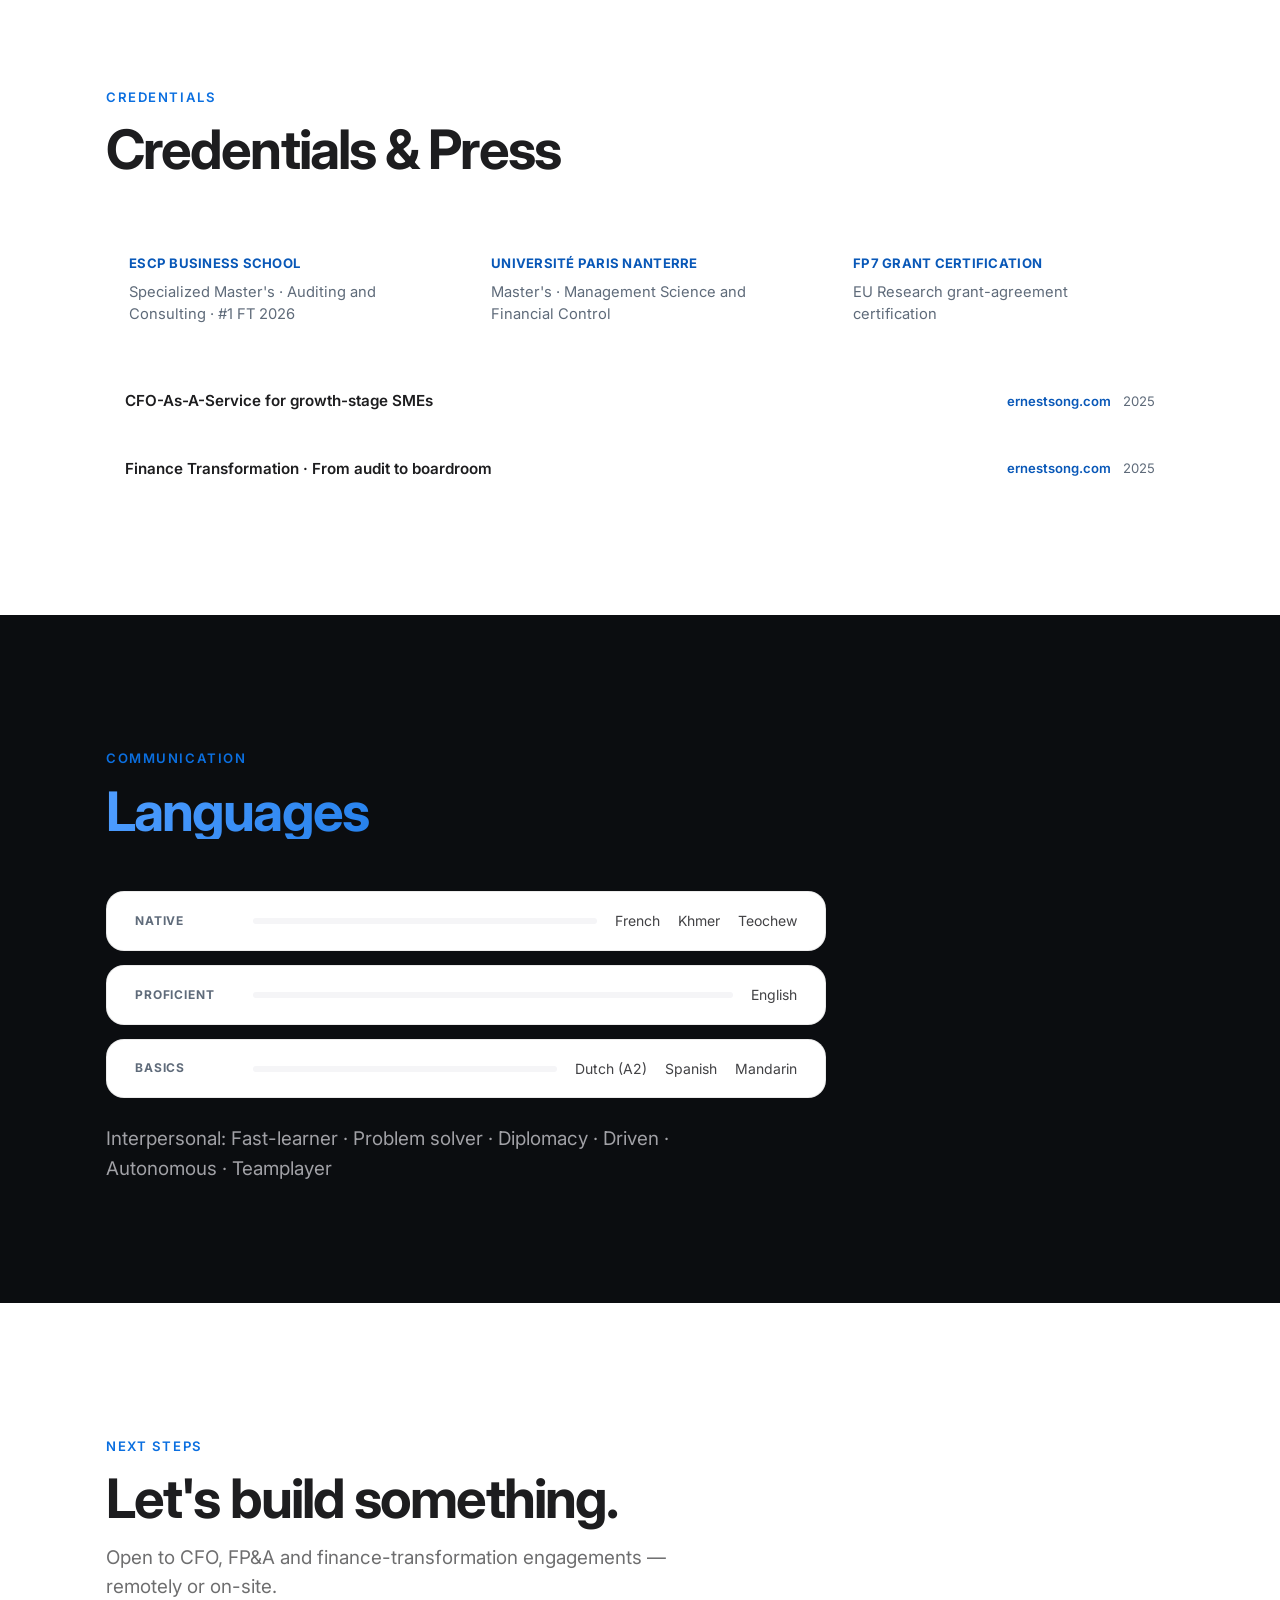
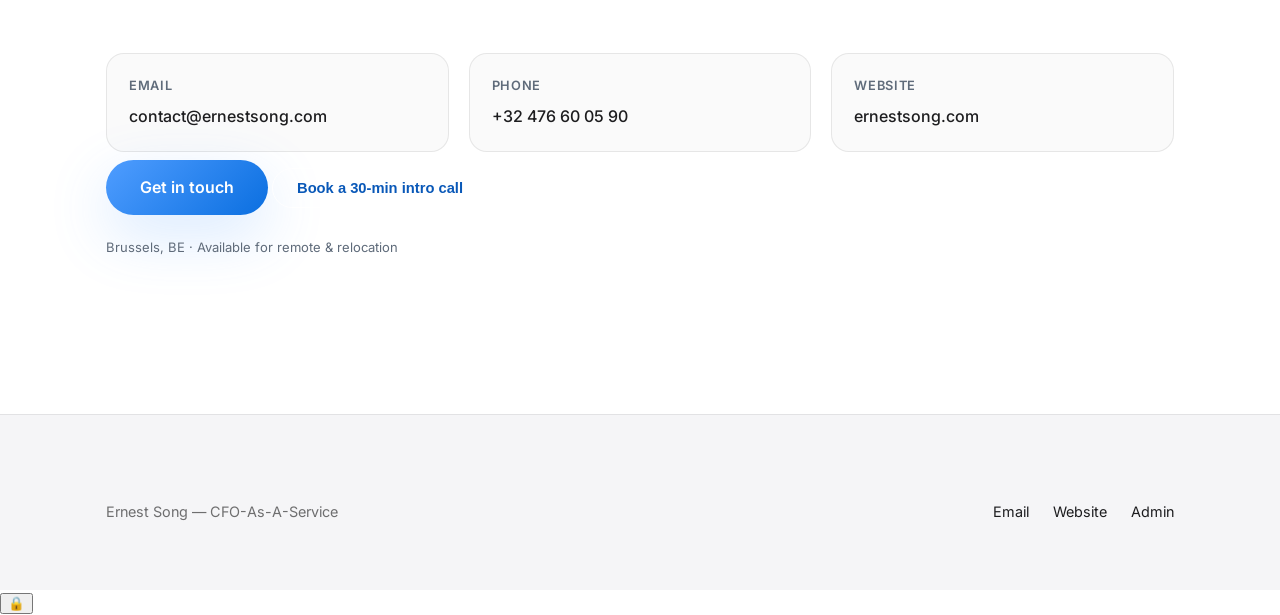
==== commit bf46b966: "Deploy: corrected Degroof category" ====
--- a/index.html
+++ b/index.html
@@ -1,27 +1,99 @@
-<!DOCTYPE html><html lang="en"> <head><meta charset="UTF-8"><meta name="description" content="15+ years across multi-entity, multi-country organisations (BE, FR, NL). I turn complex finance into clear, growth-driven decisions — from multi-year Medium-Term Plans to M&#38;A due diligence and post-acquisition integration."><meta name="viewport" content="width=device-width, initial-scale=1"><link rel="icon" type="image/svg+xml" href="/favicon.svg"><link rel="preconnect" href="https://fonts.googleapis.com"><link rel="preconnect" href="https://fonts.gstatic.com" crossorigin><link href="https://fonts.googleapis.com/css2?family=Inter:wght@300;400;500;600;700;800&display=swap" rel="stylesheet"><meta name="generator" content="Astro v4.16.19"><title>Ernest SONG | CFO-As-A-Service · Finance Transformation</title><link rel="stylesheet" href="/_astro/admin.BAdK9rZf.css">
-<style>.exp-card[data-astro-cid-p7b4wqop]{padding:24px 26px}.featured[data-astro-cid-p7b4wqop]{border-color:#d9770673}.exp-head[data-astro-cid-p7b4wqop]{gap:16px}.exp-meta[data-astro-cid-p7b4wqop]{text-align:right;display:flex;flex-direction:column;gap:2px}.exp-details[data-astro-cid-p7b4wqop]{list-style:none;margin:16px 0 0;padding:0}.exp-details[data-astro-cid-p7b4wqop] li[data-astro-cid-p7b4wqop]{padding-left:18px;position:relative;margin-bottom:8px;font-size:.92rem;color:var(--text);line-height:1.5}.exp-details[data-astro-cid-p7b4wqop] li[data-astro-cid-p7b4wqop]:before{content:"";position:absolute;left:6px;top:11px;width:4px;height:4px;border-radius:50%;background:var(--accent)}
-</style></head> <body> <nav class="site-nav"> <a class="nav-brand" href="/">Ernest Song</a> <a class="nav-cta" href="#contact">Get in touch</a> </nav>  <main> <!-- ============ HERO ============ --> <section id="home" class="section hero"> <div class="reveal"> <p class="eyebrow">CFO-As-A-Service · Finance Transformation</p> <h1>Ernest SONG</h1> <p class="hero-subtitle">Chief Growth &amp; Transformation Officer</p> <p class="hero-quote">15+ years across multi-entity, multi-country organisations (BE, FR, NL). I turn complex finance into clear, growth-driven decisions — from multi-year Medium-Term Plans to M&amp;A due diligence and post-acquisition integration.</p> <div class="hero-contact"> <a href="mailto:contact@ernestsong.com" class="hero-link">contact@ernestsong.com</a> <span class="hero-dot">·</span> <a href="tel:+32 476 60 05 90" class="hero-link">+32 476 60 05 90</a> <span class="hero-dot">·</span> <a href="https://ernestsong.com" class="hero-link" target="_blank" rel="noopener">ernestsong.com</a> </div> </div> </section> <!-- ============ OUTCOMES ============ --> <section id="outcomes" class="section outcomes"> <div class="section-head"> <p class="section-label">At a glance</p> <h2 class="section-title">Numbers that back the narrative.</h2> </div> <div class="outcomes"> <div class="stat" key="Finance &#38; transformation leadership"> <span class="stat-num">15+ yrs</span> <span class="stat-label">Finance &amp; transformation leadership</span> </div><div class="stat" key="Acquisition-value creation at Vinci Airports"> <span class="stat-num">4x</span> <span class="stat-label">Acquisition-value creation at Vinci Airports</span> </div><div class="stat" key="Locations deployed across countries"> <span class="stat-num">50+</span> <span class="stat-label">Locations deployed across countries</span> </div><div class="stat" key="Raised as interim CFO"> <span class="stat-num">€3M</span> <span class="stat-label">Raised as interim CFO</span> </div> </div> </section> <!-- ============ EXPERIENCE ============ --> <section id="experience" class="section experience"> <div class="section-head"> <p class="section-label">Where the impact has been</p> <h2 class="section-title">Experience</h2> <p class="section-sub">From audit to boardroom — finance transformation, country by country.</p> </div> <div class="timeline"> <span class="timeline-line"></span> <div class="exp-card " data-astro-cid-p7b4wqop> <div class="exp-head" data-astro-cid-p7b4wqop> <div data-astro-cid-p7b4wqop> <h3 class="exp-role" data-astro-cid-p7b4wqop>Strategic Business Analyst &amp; Finance Automation Lead</h3> <div class="exp-company" data-astro-cid-p7b4wqop>Freelancer</div> <div class="exp-company" data-astro-cid-p7b4wqop>Engie SEM</div> </div> <div class="exp-meta" data-astro-cid-p7b4wqop> <div data-astro-cid-p7b4wqop>January 2026 – null</div> <div data-astro-cid-p7b4wqop>Brussels, BE</div> </div> </div> <ul class="exp-details" data-astro-cid-p7b4wqop> <li data-astro-cid-p7b4wqop>Led the financial controlling pilot phase for the SAP S/4HANA migration across French subsidiaries, bridging IT architecture and strategic business operations.</li><li data-astro-cid-p7b4wqop>Designed, built and deployed an automated budget-modeling tool from scratch within a 2-week timeline, ensuring operational continuity during a resource gap.</li><li data-astro-cid-p7b4wqop>Streamlined financial closing for commodity trading with PowerQuery ETL workflows, safely ingesting 1,500+ bookings per close with zero human intervention.</li><li data-astro-cid-p7b4wqop>Reconciled financial data between middle-office databases (IVDB) and SAP S/4HANA while restructuring WWS project codes to optimize portfolio monitoring.</li> </ul> </div> <div class="exp-card " data-astro-cid-p7b4wqop> <div class="exp-head" data-astro-cid-p7b4wqop> <div data-astro-cid-p7b4wqop> <h3 class="exp-role" data-astro-cid-p7b4wqop>Senior Operational Excellence &amp; Data Lead</h3> <div class="exp-company" data-astro-cid-p7b4wqop>Freelancer</div> <div class="exp-company" data-astro-cid-p7b4wqop>Holcim</div> </div> <div class="exp-meta" data-astro-cid-p7b4wqop> <div data-astro-cid-p7b4wqop>January 2024 – December 2025</div> <div data-astro-cid-p7b4wqop>Nivelles, BE</div> </div> </div> <ul class="exp-details" data-astro-cid-p7b4wqop> <li data-astro-cid-p7b4wqop>Supported post-M&amp;A integration and group controlling, leveraging data insights to restructure workflows and enhance efficiency.</li><li data-astro-cid-p7b4wqop>Managed SAP HANA migration, restructuring data and ensuring system integrity.</li><li data-astro-cid-p7b4wqop>Developed rebate models (matrix &amp; automated SAP), aligning with commercial strategy.</li><li data-astro-cid-p7b4wqop>Implemented Qliksense with new data for financial reporting and insights.</li><li data-astro-cid-p7b4wqop>Ensured data reliability and liaised with auditors on rebate matters.</li> </ul> </div> <div class="exp-card " data-astro-cid-p7b4wqop> <div class="exp-head" data-astro-cid-p7b4wqop> <div data-astro-cid-p7b4wqop> <h3 class="exp-role" data-astro-cid-p7b4wqop>Cash Flow &amp; Financial Modeling Specialist</h3> <div class="exp-company" data-astro-cid-p7b4wqop>Freelancer</div> <div class="exp-company" data-astro-cid-p7b4wqop>Engie Tractebel</div> </div> <div class="exp-meta" data-astro-cid-p7b4wqop> <div data-astro-cid-p7b4wqop>March 2023 – December 2023</div> <div data-astro-cid-p7b4wqop>Brussels, BE</div> </div> </div> <ul class="exp-details" data-astro-cid-p7b4wqop> <li data-astro-cid-p7b4wqop>Designed cash-flow reporting and cash-exposure modeling per project.</li><li data-astro-cid-p7b4wqop>Assessed financing needs in the local entity, with credit analysis of specific counterparts and impairment testing.</li><li data-astro-cid-p7b4wqop>Developed financial modeling from SAP HANA data and designed Power BI reporting.</li> </ul> </div> <div class="exp-card " data-astro-cid-p7b4wqop> <div class="exp-head" data-astro-cid-p7b4wqop> <div data-astro-cid-p7b4wqop> <h3 class="exp-role" data-astro-cid-p7b4wqop>Investment &amp; Corporate Development Analyst</h3> <div class="exp-company" data-astro-cid-p7b4wqop>Freelancer</div> <div class="exp-company" data-astro-cid-p7b4wqop>Shurgard</div> </div> <div class="exp-meta" data-astro-cid-p7b4wqop> <div data-astro-cid-p7b4wqop>February 2022 – February 2023</div> <div data-astro-cid-p7b4wqop>Brussels, BE</div> </div> </div> <ul class="exp-details" data-astro-cid-p7b4wqop> <li data-astro-cid-p7b4wqop>Analyzed and managed real-estate projects, including construction, redevelopment and acquisition of self-storage businesses.</li><li data-astro-cid-p7b4wqop>Maintained a project dashboard and initiated corporate-development projects to improve department policies.</li><li data-astro-cid-p7b4wqop>Designed the data model and visualization for the Investment department&#39;s Business Intelligence efforts.</li><li data-astro-cid-p7b4wqop>Collaborated on a new pricing model using Artificial Intelligence.</li> </ul> </div> <div class="exp-card " data-astro-cid-p7b4wqop> <div class="exp-head" data-astro-cid-p7b4wqop> <div data-astro-cid-p7b4wqop> <h3 class="exp-role" data-astro-cid-p7b4wqop>Freelance CFO / Fundraising Consultant</h3> <div class="exp-company" data-astro-cid-p7b4wqop>Freelancer</div> <div class="exp-company" data-astro-cid-p7b4wqop>Magnetrap</div> </div> <div class="exp-meta" data-astro-cid-p7b4wqop> <div data-astro-cid-p7b4wqop>November 2020 – January 2022</div> <div data-astro-cid-p7b4wqop>Mons, BE</div> </div> </div> <ul class="exp-details" data-astro-cid-p7b4wqop> <li data-astro-cid-p7b4wqop>Acted as interim CFO and led fundraising, organizing €3M in debt/equity fund raises.</li><li data-astro-cid-p7b4wqop>Created cash-flow projections, business plans and long-term financial goals.</li><li data-astro-cid-p7b4wqop>Monitored company performance and implemented corrective actions as needed.</li><li data-astro-cid-p7b4wqop>Prepared operating-results reports and managed financial models for long-term use.</li> </ul> </div> <div class="exp-card " data-astro-cid-p7b4wqop> <div class="exp-head" data-astro-cid-p7b4wqop> <div data-astro-cid-p7b4wqop> <h3 class="exp-role" data-astro-cid-p7b4wqop>Director Business Process Automation</h3>  <div class="exp-company" data-astro-cid-p7b4wqop>Tobania</div> </div> <div class="exp-meta" data-astro-cid-p7b4wqop> <div data-astro-cid-p7b4wqop>February 2020 – October 2020</div> <div data-astro-cid-p7b4wqop>Brussels, BE</div> </div> </div> <ul class="exp-details" data-astro-cid-p7b4wqop> <li data-astro-cid-p7b4wqop>Led development and implementation of a citizen-developer business model using RPA and self-service BI, including pricing strategy and roadmap.</li><li data-astro-cid-p7b4wqop>Managed business development including marketing strategy, pre-sales and sales, and identified new opportunities.</li><li data-astro-cid-p7b4wqop>Implemented process optimization, standardization and harmonization to improve efficiency and profitability.</li><li data-astro-cid-p7b4wqop>Provided tailored reports to help customers monitor costs and established change-management structures for adoption.</li> </ul> </div> <div class="exp-card " data-astro-cid-p7b4wqop> <div class="exp-head" data-astro-cid-p7b4wqop> <div data-astro-cid-p7b4wqop> <h3 class="exp-role" data-astro-cid-p7b4wqop>Founder</h3>  <div class="exp-company" data-astro-cid-p7b4wqop>Soap collect</div> </div> <div class="exp-meta" data-astro-cid-p7b4wqop> <div data-astro-cid-p7b4wqop>January 2019 – null</div> <div data-astro-cid-p7b4wqop>Phnom Penh, KH</div> </div> </div> <ul class="exp-details" data-astro-cid-p7b4wqop> <li data-astro-cid-p7b4wqop>Established a non-profit providing hygiene products to disadvantaged communities.</li><li data-astro-cid-p7b4wqop>Formed partnerships with luxury hotel chains to source used soap for reconditioning.</li> </ul> </div> <div class="exp-card " data-astro-cid-p7b4wqop> <div class="exp-head" data-astro-cid-p7b4wqop> <div data-astro-cid-p7b4wqop> <h3 class="exp-role" data-astro-cid-p7b4wqop>Performance Management Project Leader</h3>  <div class="exp-company" data-astro-cid-p7b4wqop>Degroof Petercam</div> </div> <div class="exp-meta" data-astro-cid-p7b4wqop> <div data-astro-cid-p7b4wqop>January 2018 – December 2018</div> <div data-astro-cid-p7b4wqop>Brussels, BE</div> </div> </div> <ul class="exp-details" data-astro-cid-p7b4wqop> <li data-astro-cid-p7b4wqop>Finance Transformation Operating Model (FTOM).</li><li data-astro-cid-p7b4wqop>Designed and implemented a client-centric performance-management system.</li><li data-astro-cid-p7b4wqop>Optimized the finance-close process for improved governance, internal control and data quality.</li><li data-astro-cid-p7b4wqop>Led projects related to regulatory-reporting sourcing and followed BPM standards.</li><li data-astro-cid-p7b4wqop>Conducted gap analysis of business requirements against existing procedures.</li> </ul> </div> <div class="exp-card featured" data-astro-cid-p7b4wqop> <div class="exp-head" data-astro-cid-p7b4wqop> <div data-astro-cid-p7b4wqop> <h3 class="exp-role" data-astro-cid-p7b4wqop>Managing Director &amp; Head of Project Financial Modeling</h3> <div class="exp-company" data-astro-cid-p7b4wqop>Cursus Grand Talent</div> <div class="exp-company" data-astro-cid-p7b4wqop>Vinci Airports</div> </div> <div class="exp-meta" data-astro-cid-p7b4wqop> <div data-astro-cid-p7b4wqop>February 2016 – December 2017</div> <div data-astro-cid-p7b4wqop>Brussels, BE &amp; Lisbon, PT</div> </div> </div> <ul class="exp-details" data-astro-cid-p7b4wqop> <li data-astro-cid-p7b4wqop>Value creation: valuation at 4 times acquisition cost.</li><li data-astro-cid-p7b4wqop>Led deployment of airport operations at 50+ locations in various countries.</li><li data-astro-cid-p7b4wqop>Developed a long-term financial business model including macroeconomic impact, capital expenditures and concession valuation.</li><li data-astro-cid-p7b4wqop>Negotiated extension of the concession contract with Portuguese authorities and implemented a new financial model to improve budgeting and forecasting.</li><li data-astro-cid-p7b4wqop>Managed accounting and financial reporting in accordance with BE-GAAP standards.</li> </ul> </div> <div class="exp-card " data-astro-cid-p7b4wqop> <div class="exp-head" data-astro-cid-p7b4wqop> <div data-astro-cid-p7b4wqop> <h3 class="exp-role" data-astro-cid-p7b4wqop>Reporting Consolidation Manager</h3>  <div class="exp-company" data-astro-cid-p7b4wqop>Rexel</div> </div> <div class="exp-meta" data-astro-cid-p7b4wqop> <div data-astro-cid-p7b4wqop>September 2014 – January 2016</div> <div data-astro-cid-p7b4wqop>Paris, FR</div> </div> </div> <ul class="exp-details" data-astro-cid-p7b4wqop> <li data-astro-cid-p7b4wqop>Led the implementation of IFRS financial reporting for Asia-Pacific, Latin America and Canadian subsidiaries.</li><li data-astro-cid-p7b4wqop>Spearheaded the restructuring and integration of SAP BPC and Cognos reporting systems.</li><li data-astro-cid-p7b4wqop>Performed annual budgeting, monthly forecasting and analyses of actual vs. budgeted results.</li><li data-astro-cid-p7b4wqop>Led the strategic-planning process for the organization.</li> </ul> </div> <div class="exp-card " data-astro-cid-p7b4wqop> <div class="exp-head" data-astro-cid-p7b4wqop> <div data-astro-cid-p7b4wqop> <h3 class="exp-role" data-astro-cid-p7b4wqop>Financial Auditor Supervisor</h3>  <div class="exp-company" data-astro-cid-p7b4wqop>KPMG Audit</div> </div> <div class="exp-meta" data-astro-cid-p7b4wqop> <div data-astro-cid-p7b4wqop>January 2011 – August 2014</div> <div data-astro-cid-p7b4wqop>Paris, FR</div> </div> </div> <ul class="exp-details" data-astro-cid-p7b4wqop> <li data-astro-cid-p7b4wqop>Conducted audits using various accounting standards, including testing key processes in accordance with SOX requirements.</li><li data-astro-cid-p7b4wqop>Experienced in auditing financial modeling for long-term contracts, especially Public-Private Partnerships (PPP).</li><li data-astro-cid-p7b4wqop>Certified FP7 Grant Agreements for the EU Research program and led audit teams.</li><li data-astro-cid-p7b4wqop>Developed partnerships and identified new markets to support business growth.</li><li data-astro-cid-p7b4wqop>Key clients span Construction (Vinci, Eiffage, Colas), Real estate (Nexity), Water distribution (Veolia), Parcels distribution (Geopost), Security (Brink&#39;s) and Healthcare (DomusVie).</li> </ul> </div> <div class="exp-card " data-astro-cid-p7b4wqop> <div class="exp-head" data-astro-cid-p7b4wqop> <div data-astro-cid-p7b4wqop> <h3 class="exp-role" data-astro-cid-p7b4wqop>Deputy CFO Trainee</h3>  <div class="exp-company" data-astro-cid-p7b4wqop>ICM – Brain &amp; Spine Institute</div> </div> <div class="exp-meta" data-astro-cid-p7b4wqop> <div data-astro-cid-p7b4wqop>November 2009 – August 2010</div> <div data-astro-cid-p7b4wqop>Paris, FR</div> </div> </div> <ul class="exp-details" data-astro-cid-p7b4wqop> <li data-astro-cid-p7b4wqop>Implemented the budget system and prepared business plans for the scientific teams.</li><li data-astro-cid-p7b4wqop>Established the internal-control system for purchasing and donation processes and managed bank reconciliation.</li><li data-astro-cid-p7b4wqop>Prepared the institutional audit necessary for certification by the Comité de la Charte.</li> </ul> </div>  </div> </section> <!-- ============ CAPABILITIES ============ --> <section id="capabilities" class="section capabilities"> <div class="section-head"> <p class="section-label">What I bring</p> <h2 class="section-title">Capabilities</h2> <p class="section-sub">Financial control, from the daily close to the strategy table.</p> </div> <div class="capability-grid"> <div class="capability-card" key="Planning &#38; Forecasting"> <p class="capability-group">Planning &amp; Forecasting</p> <p class="capability-item">· Medium-Term Plan (Multi-Year Business Planning)</p><p class="capability-item">· P&amp;L Analysis &amp; Forecasting</p> </div><div class="capability-card" key="Reporting &#38; Consolidation"> <p class="capability-group">Reporting &amp; Consolidation</p> <p class="capability-item">· Consolidation &amp; Financial Reporting (IFRS / BE-GAAP)</p><p class="capability-item">· Group Controlling</p> </div><div class="capability-card" key="Cash &#38; CAPEX"> <p class="capability-group">Cash &amp; CAPEX</p> <p class="capability-item">· Cash Flow Management</p><p class="capability-item">· Working Capital Management</p><p class="capability-item">· CAPEX Planning</p> </div><div class="capability-card" key="M&#38;A"> <p class="capability-group">M&amp;A</p> <p class="capability-item">· Investor Support &amp; Financial Modelling</p><p class="capability-item">· M&amp;A: Due Diligence &amp; Post-Acquisition Integration</p> </div> </div> <div class="section-head"> <p class="section-label">Working tools</p> <h2 class="section-title">Working Tools</h2> </div> <div class="tools-grid"> <div class="tool-cat" key="Business"> <p class="tool-cat-title">Business</p> <span class="tool-tag">MS Office (advanced Excel, Power Query)</span> </div><div class="tool-cat" key="ERP"> <p class="tool-cat-title">ERP</p> <span class="tool-tag">SAP HANA</span> </div><div class="tool-cat" key="Business Intelligence"> <p class="tool-cat-title">Business Intelligence</p> <span class="tool-tag">MS Power BI</span><span class="tool-tag">QlikSense</span><span class="tool-tag">Business Object</span><span class="tool-tag">Cognos</span><span class="tool-tag">Hyperion</span> </div><div class="tool-cat" key="RPA"> <p class="tool-cat-title">RPA</p> <span class="tool-tag">UIpath</span><span class="tool-tag">MS PowerAutomate</span> </div><div class="tool-cat" key="Agile"> <p class="tool-cat-title">Agile</p> <span class="tool-tag">Jira</span><span class="tool-tag">Confluence</span> </div><div class="tool-cat" key="Data &#38; Analytics"> <p class="tool-cat-title">Data &amp; Analytics</p> <span class="tool-tag">VBA</span><span class="tool-tag">SQL</span><span class="tool-tag">R</span> </div> </div> </section> <!-- ============ EDUCATION ============ --> <section id="education" class="section education"> <div class="section-head"> <p class="section-label">Foundation</p> <h2 class="section-title">Education</h2> </div> <div class="education-list"> <div class="edu-row" key="ESCP Business School"> <div class="edu-main"> <p class="edu-org">ESCP Business School</p> <p class="edu-field">Specialized Master&#39;s degree · Auditing and Consulting</p> </div> <div class="edu-meta"> <p class="edu-date">2010 – 2011</p> <p class="edu-rank">#1 FT 2026</p> <p class="edu-loc">Paris, FR</p> </div> </div><div class="edu-row" key="Université Paris Nanterre"> <div class="edu-main"> <p class="edu-org">Université Paris Nanterre</p> <p class="edu-field">Master&#39;s degree · Management Science and Financial Control</p> </div> <div class="edu-meta"> <p class="edu-date">2005 – 2010</p>  <p class="edu-loc">Paris, FR</p> </div> </div> </div> </section> <!-- ============ LANGUAGES ============ --> <section id="languages" class="section languages"> <div class="section-head"> <p class="section-label">Communication</p> <h2 class="section-title">Languages</h2> </div> <div class="language-list"> <div class="lang-row" key="Native"> <span class="lang-level">Native</span> <span class="lang-item">French</span><span class="lang-item">Khmer</span><span class="lang-item">Teochew</span>  </div><div class="lang-row" key="Proficient"> <span class="lang-level">Proficient</span> <span class="lang-item">English</span>  </div><div class="lang-row" key="Basics"> <span class="lang-level">Basics</span> <span class="lang-item">Dutch (A2)</span><span class="lang-item">Spanish</span><span class="lang-item">Mandarin</span>  </div> </div> </section> <!-- ============ CONTACT ============ --> <section id="contact" class="section contact"> <div class="section-head"> <p class="section-label">Next steps</p> <h2 class="section-title">Let's build something.</h2> <p class="section-sub">Open to CFO, FP&amp;A and finance-transformation engagements — remotely or on-site.</p> </div> <a href="mailto:contact@ernestsong.com" class="cta-button">Get in touch</a> <p class="contact-note">Brussels, BE · Available for remote &amp; relokation</p> </section> </main>  <footer class="site-footer"> <div class="site-shell"> <div class="footer-row"> <p class="footer-tagline">Ernest Song — CFO-As-A-Service</p> <div class="footer-links"> <a href="mailto:contact@ernestsong.com">Email</a> <a href="https://ernestsong.com">Website</a> <a href="/admin">Admin</a> </div> </div> </div> </footer> <button id="lockTrigger" title="Admin login">🔒</button> </body></html> <script is:client>
-  // Quiet scroll-reveal, respecting reduced-motion.
-  const prefersReduce = window.matchMedia('(prefers-reduced-motion: reduce)').matches;
-  if (prefersReduce) {
-    document.querySelectorAll('.reveal').forEach((el) => el.classList.add('in'));
-  } else {
+<!DOCTYPE html><html lang="en"> <head><meta charset="UTF-8"><meta name="description" content="15+ years across multi-entity, multi-country organisations (BE, FR, NL). I turn complex finance into clear, growth-driven decisions — from multi-year Medium-Term Plans to M&#38;A due diligence and post-acquisition integration."><meta name="viewport" content="width=device-width, initial-scale=1"><link rel="icon" type="image/svg+xml" href="/favicon.svg"><link rel="preconnect" href="https://fonts.googleapis.com"><link rel="preconnect" href="https://fonts.gstatic.com" crossorigin><link href="https://fonts.googleapis.com/css2?family=Inter:wght@300;400;500;600;700;800&display=swap" rel="stylesheet"><meta name="generator" content="Astro v4.16.19"><link rel="icon" type="image/svg+xml" href="/favicon.svg"><meta name="author" content="Ernest SONG"><meta name="theme-color" content="#0b0d10"><meta name="color-scheme" content="light dark"><meta property="og:type" content="profile"><meta property="og:title" content="Ernest SONG | CFO-As-A-Service · Finance Transformation"><meta property="og:description" content="15+ years across multi-entity, multi-country organisations (BE, FR, NL). I turn complex finance into clear, growth-driven decisions — from multi-year Medium-Term Plans to M&#38;A due diligence and post-acquisition integration."><meta property="og:locale" content="en_US"><meta name="twitter:card" content="summary_large_image"><meta name="twitter:title" content="Ernest SONG | CFO-As-A-Service · Finance Transformation"><meta name="twitter:description" content="15+ years across multi-entity, multi-country organisations (BE, FR, NL). I turn complex finance into clear, growth-driven decisions — from multi-year Medium-Term Plans to M&#38;A due diligence and post-acquisition integration."><title>Ernest SONG | CFO-As-A-Service · Finance Transformation</title><link rel="stylesheet" href="/astro/admin.C6r5vNHa.css">
+<link rel="stylesheet" href="/astro/index.CIpGB0Qn.css"></head> <body> <nav class="site-nav"> <a class="nav-brand" href="/">Ernest Song</a> <a class="nav-link" href="#impact">Impact</a> <a class="nav-cta" href="#contact">Get in touch</a> </nav>  <main> <!-- ============ HERO ============ --> <section id="home" class="section hero"> <div class="hero-bg"></div> <div class="hero-glow"></div> <div class="reveal"> <p class="eyebrow">CFO-As-A-Service · Finance Transformation</p> <h1>Ernest SONG</h1> <p class="hero-subtitle">Chief Growth &amp; Transformation Officer</p> <p class="hero-quote">15+ years across multi-entity, multi-country organisations (BE, FR, NL). I turn complex finance into clear, growth-driven decisions — from multi-year Medium-Term Plans to M&amp;A due diligence and post-acquisition integration.</p> <div class="hero-contact"> <a href="mailto:contact@ernestsong.com" class="hero-link">contact@ernestsong.com</a> <span class="hero-dot">·</span> <a href="tel:+32 476 60 05 90" class="hero-link">+32 476 60 05 90</a> <span class="hero-dot">·</span> <a href="https://ernestsong.com" class="hero-link" target="_blank" rel="noopener">ernestsong.com</a> </div> <div class="hero-actions"> <a href="#experience" class="btn btn-primary">View experience</a> <a href="#contact" class="btn btn-ghost">Get in touch</a> </div> </div> </section> <!-- ============ MARQUEE RIBBON ============ --> <div class="ribbon"> <div class="marquee"> <span>FP&amp;A</span><span>✦</span><span>P&amp;L</span><span>✦</span><span>Financial Modelling</span><span>✦</span><span>Consolidation</span><span>✦</span><span>Group Controlling</span><span>✦</span><span>Cash Flow Management</span><span>✦</span><span>CAPEX Planning</span><span>✦</span><span>M&amp;A</span><span>✦</span><span>Finance Transformation</span><span>✦</span><span>RPA</span><span>✦</span><span>Business Intelligence</span><span>✦</span><span>Change Management</span><span>✦</span> [object Object][object Object][object Object][object Object][object Object][object Object] </div> </div> <!-- ============ KPI TICKER ============ --> <div class="ticker" role="list" aria-label="Career impact metrics" data-astro-cid-f6g7ezju> <div class="ticker-track" data-astro-cid-f6g7ezju> <div class="ticker-item" key="0" role="listitem" data-astro-cid-f6g7ezju> <span class="ticker-value" data-astro-cid-f6g7ezju>15+ Years</span> <span class="ticker-dot" data-astro-cid-f6g7ezju>✦</span> <span class="ticker-label" data-astro-cid-f6g7ezju>Finance &amp; transformation leadership</span> </div><div class="ticker-item" key="1" role="listitem" data-astro-cid-f6g7ezju> <span class="ticker-value" data-astro-cid-f6g7ezju>4×</span> <span class="ticker-dot" data-astro-cid-f6g7ezju>✦</span> <span class="ticker-label" data-astro-cid-f6g7ezju>Valuation multiple · Vinci Airports</span> </div><div class="ticker-item" key="2" role="listitem" data-astro-cid-f6g7ezju> <span class="ticker-value" data-astro-cid-f6g7ezju>50+</span> <span class="ticker-dot" data-astro-cid-f6g7ezju>✦</span> <span class="ticker-label" data-astro-cid-f6g7ezju>Locations deployed across countries</span> </div><div class="ticker-item" key="3" role="listitem" data-astro-cid-f6g7ezju> <span class="ticker-value" data-astro-cid-f6g7ezju>€3M</span> <span class="ticker-dot" data-astro-cid-f6g7ezju>✦</span> <span class="ticker-label" data-astro-cid-f6g7ezju>Capital raised as interim CFO</span> </div><div class="ticker-item" key="4" role="listitem" data-astro-cid-f6g7ezju> <span class="ticker-value" data-astro-cid-f6g7ezju>1,500+</span> <span class="ticker-dot" data-astro-cid-f6g7ezju>✦</span> <span class="ticker-label" data-astro-cid-f6g7ezju>Bookings ingested per close (zero-intervention ETL)</span> </div><div class="ticker-item" key="5" role="listitem" data-astro-cid-f6g7ezju> <span class="ticker-value" data-astro-cid-f6g7ezju>12</span> <span class="ticker-dot" data-astro-cid-f6g7ezju>✦</span> <span class="ticker-label" data-astro-cid-f6g7ezju>Senior roles across BE · FR · NL · PT</span> </div><div class="ticker-item" key="6" role="listitem" data-astro-cid-f6g7ezju> <span class="ticker-value" data-astro-cid-f6g7ezju>15+ Years</span> <span class="ticker-dot" data-astro-cid-f6g7ezju>✦</span> <span class="ticker-label" data-astro-cid-f6g7ezju>Finance &amp; transformation leadership</span> </div><div class="ticker-item" key="7" role="listitem" data-astro-cid-f6g7ezju> <span class="ticker-value" data-astro-cid-f6g7ezju>4×</span> <span class="ticker-dot" data-astro-cid-f6g7ezju>✦</span> <span class="ticker-label" data-astro-cid-f6g7ezju>Valuation multiple · Vinci Airports</span> </div><div class="ticker-item" key="8" role="listitem" data-astro-cid-f6g7ezju> <span class="ticker-value" data-astro-cid-f6g7ezju>50+</span> <span class="ticker-dot" data-astro-cid-f6g7ezju>✦</span> <span class="ticker-label" data-astro-cid-f6g7ezju>Locations deployed across countries</span> </div><div class="ticker-item" key="9" role="listitem" data-astro-cid-f6g7ezju> <span class="ticker-value" data-astro-cid-f6g7ezju>€3M</span> <span class="ticker-dot" data-astro-cid-f6g7ezju>✦</span> <span class="ticker-label" data-astro-cid-f6g7ezju>Capital raised as interim CFO</span> </div><div class="ticker-item" key="10" role="listitem" data-astro-cid-f6g7ezju> <span class="ticker-value" data-astro-cid-f6g7ezju>1,500+</span> <span class="ticker-dot" data-astro-cid-f6g7ezju>✦</span> <span class="ticker-label" data-astro-cid-f6g7ezju>Bookings ingested per close (zero-intervention ETL)</span> </div><div class="ticker-item" key="11" role="listitem" data-astro-cid-f6g7ezju> <span class="ticker-value" data-astro-cid-f6g7ezju>12</span> <span class="ticker-dot" data-astro-cid-f6g7ezju>✦</span> <span class="ticker-label" data-astro-cid-f6g7ezju>Senior roles across BE · FR · NL · PT</span> </div> </div> </div>  <!-- ============ OUTCOMES ============ --> <section id="outcomes" class="section section-dark"> <div class="site-shell"> <div class="section-head"> <p class="section-label">At a glance</p> <h2 class="section-title gradient">Numbers that back the narrative.</h2> </div> <div class="outcomes"> <div class="stat" key="Finance &#38; transformation leadership"> <span class="stat-num" data-target="15 " data-suffix="+">15+ yrs</span> <span class="stat-label">Finance &amp; transformation leadership</span> </div><div class="stat" key="Acquisition-value creation at Vinci Airports"> <span class="stat-num" data-target="4" data-suffix="x">4x</span> <span class="stat-label">Acquisition-value creation at Vinci Airports</span> </div><div class="stat" key="Locations deployed across countries"> <span class="stat-num" data-target="50" data-suffix="">50+</span> <span class="stat-label">Locations deployed across countries</span> </div><div class="stat" key="Raised as interim CFO"> <span class="stat-num" data-target="€3" data-suffix="€">€3M</span> <span class="stat-label">Raised as interim CFO</span> </div><div class="stat" key="Bookings ingested per close (zero-intervention ETL)"> <span class="stat-num" data-target="1,500" data-suffix="">1,500+</span> <span class="stat-label">Bookings ingested per close (zero-intervention ETL)</span> </div><div class="stat" key="Senior roles across BE, FR, NL, PT"> <span class="stat-num" data-target="12" data-suffix="">12</span> <span class="stat-label">Senior roles across BE, FR, NL, PT</span> </div> </div> </div> </section> <!-- ============ EXPERIENCE ============ --> <section id="experience" class="section"> <div class="site-shell"> <div class="section-head"> <p class="section-label">Where the impact has been</p> <h2 class="section-title">Experience</h2> <p class="section-sub">From audit to boardroom — finance transformation, country by country.</p> </div> <p class="filter-legend">Filter by field — every experience tagged with that category</p> <div class="filter-bar" role="list"> <button type="button" class="filter-pill is-active" data-filter="" role="listitem"><span>All</span></button> <button type="button" class="filter-pill" data-filter="Artificial Intelligence" role="listitem" style="background:#EDE7F6;color:#6B4FB0"><span>Artificial Intelligence</span></button><button type="button" class="filter-pill" data-filter="Auditing &#38; Compliance" role="listitem" style="background:#E8EEF7;color:#1D4289"><span>Auditing &amp; Compliance</span></button><button type="button" class="filter-pill" data-filter="Business Analysis" role="listitem" style="background:#F3EEFF;color:#5B59C9"><span>Business Analysis</span></button><button type="button" class="filter-pill" data-filter="Business Development" role="listitem" style="background:#FFF3D0;color:#B76000"><span>Business Development</span></button><button type="button" class="filter-pill" data-filter="Business Intelligence" role="listitem" style="background:#E0F5F1;color:#0E6B63"><span>Business Intelligence</span></button><button type="button" class="filter-pill" data-filter="Data Management" role="listitem" style="background:#E6F3FF;color:#0A6CC0"><span>Data Management</span></button><button type="button" class="filter-pill" data-filter="Finance Automation" role="listitem" style="background:#ECE9F7;color:#4B3FA0"><span>Finance Automation</span></button><button type="button" class="filter-pill" data-filter="Finance Transformation" role="listitem" style="background:#F2ECFA;color:#7A308F"><span>Finance Transformation</span></button><button type="button" class="filter-pill" data-filter="Financial Modelling &#38; Cash Flow" role="listitem" style="background:#EEF3F2;color:#3E5755"><span>Financial Modelling &amp; Cash Flow</span></button><button type="button" class="filter-pill" data-filter="Financial Planning &#38; Control" role="listitem" style="background:#E0F4F6;color:#0E6A82"><span>Financial Planning &amp; Control</span></button><button type="button" class="filter-pill" data-filter="Financial Reporting / IFRS" role="listitem" style="background:#FDF3DD;color:#B45309"><span>Financial Reporting / IFRS</span></button><button type="button" class="filter-pill" data-filter="Gap Analysis" role="listitem" style="background:#F1F5EE;color:#4A7C32"><span>Gap Analysis</span></button><button type="button" class="filter-pill" data-filter="Group Controlling &#38; M&#38;A" role="listitem" style="background:#FDE8EC;color:#B3142B"><span>Group Controlling &amp; M&amp;A</span></button><button type="button" class="filter-pill" data-filter="Interim CFO / Fundraising" role="listitem" style="background:#F9E6EF;color:#9C1560"><span>Interim CFO / Fundraising</span></button><button type="button" class="filter-pill" data-filter="Marketing" role="listitem" style="background:#FDE8EC;color:#C0244F"><span>Marketing</span></button><button type="button" class="filter-pill" data-filter="Negotiation" role="listitem" style="background:#FDECE0;color:#C24E0B"><span>Negotiation</span></button><button type="button" class="filter-pill" data-filter="Non-profit &#38; Community" role="listitem" style="background:#E7F6EC;color:#167A3C"><span>Non-profit &amp; Community</span></button><button type="button" class="filter-pill" data-filter="Project Management" role="listitem" style="background:#EAF4FF;color:#1673B3"><span>Project Management</span></button><button type="button" class="filter-pill" data-filter="SAP / ERP Transformation" role="listitem" style="background:#E0F5FA;color:#0E6A85"><span>SAP / ERP Transformation</span></button><button type="button" class="filter-pill" data-filter="Strategy" role="listitem" style="background:#EAFBE9;color:#2B8A3E"><span>Strategy</span></button> </div> <div class="timeline"> <span class="timeline-line"></span> <div data-filters="SAP / ERP Transformation | Financial Reporting / IFRS | Financial Planning &#38; Control | Business Analysis | Finance Automation | Project Management | Financial Controlling | SAP S/4HANA | Finance Automation | PowerQuery / ETL | Budget Modeling" class="exp-card " data-astro-cid-p7b4wqop> <div class="exp-head" data-astro-cid-p7b4wqop> <div data-astro-cid-p7b4wqop> <h3 class="exp-role" data-astro-cid-p7b4wqop>Strategic Business Analyst &amp; Finance Automation Lead</h3> <div class="exp-company" data-astro-cid-p7b4wqop> <span class="exp-org" data-astro-cid-p7b4wqop>Engie SEM</span> <span class="exp-sector" data-astro-cid-p7b4wqop> · Energy</span> </div> </div> <div class="exp-meta" data-astro-cid-p7b4wqop> <div data-astro-cid-p7b4wqop>January 2026 – Present</div> <div data-astro-cid-p7b4wqop>Brussels, BE</div> </div> </div>  <div class="exp-cats" data-astro-cid-p7b4wqop> <span class="exp-cat exp-cat--role" data-cat="Freelancer" style="background:#0b6fe0;color:#ffffff" data-astro-cid-p7b4wqop> Freelancer </span> <span class="exp-cat" data-cat="SAP / ERP Transformation" style="background:#E0F5FA;color:#0E6A85" data-astro-cid-p7b4wqop> SAP / ERP Transformation </span><span class="exp-cat" data-cat="Financial Reporting / IFRS" style="background:#FDF3DD;color:#B45309" data-astro-cid-p7b4wqop> Financial Reporting / IFRS </span><span class="exp-cat" data-cat="Financial Planning &#38; Control" style="background:#E0F4F6;color:#0E6A82" data-astro-cid-p7b4wqop> Financial Planning &amp; Control </span><span class="exp-cat" data-cat="Business Analysis" style="background:#f0f4fb;color:#0958b8" data-astro-cid-p7b4wqop> Business Analysis </span><span class="exp-cat" data-cat="Finance Automation" style="background:#ECE9F7;color:#4B3FA0" data-astro-cid-p7b4wqop> Finance Automation </span><span class="exp-cat" data-cat="Project Management" style="background:#f0f4fb;color:#0958b8" data-astro-cid-p7b4wqop> Project Management </span> </div> <details class="exp-body" data-astro-cid-p7b4wqop> <summary class="exp-toggle" aria-expanded="false" data-astro-cid-p7b4wqop> <span class="exp-toggle-glyph" data-astro-cid-p7b4wqop>▾</span> <span class="exp-toggle-label" data-astro-cid-p7b4wqop>Show tasks</span> </summary> <ul class="exp-details" data-astro-cid-p7b4wqop> <li data-astro-cid-p7b4wqop>Led the financial controlling pilot phase for the SAP S/4HANA migration across French subsidiaries, bridging IT architecture and strategic business operations.</li><li data-astro-cid-p7b4wqop>Designed, built and deployed an automated budget-modeling tool from scratch within a 2-week timeline, ensuring operational continuity during a resource gap.</li><li data-astro-cid-p7b4wqop>Streamlined financial closing for commodity trading with PowerQuery ETL workflows, safely ingesting 1,500+ bookings per close with zero human intervention.</li><li data-astro-cid-p7b4wqop>Reconciled financial data between middle-office databases (IVDB) and SAP S/4HANA while restructuring WBS project codes to optimize portfolio monitoring.</li> </ul> </details> </div> <div data-filters="SAP / ERP Transformation | Financial Planning &#38; Control | Business Analysis | Finance Automation | Data Management | Strategy | Project Management | M&#38;A Integration | Group Controlling | SAP HANA | Business Intelligence | Rebate Modelling" class="exp-card " data-astro-cid-p7b4wqop> <div class="exp-head" data-astro-cid-p7b4wqop> <div data-astro-cid-p7b4wqop> <h3 class="exp-role" data-astro-cid-p7b4wqop>Senior Operational Excellence &amp; Data Lead</h3> <div class="exp-company" data-astro-cid-p7b4wqop> <span class="exp-org" data-astro-cid-p7b4wqop>Holcim</span> <span class="exp-sector" data-astro-cid-p7b4wqop> · Construction Materials</span> </div> </div> <div class="exp-meta" data-astro-cid-p7b4wqop> <div data-astro-cid-p7b4wqop>January 2024 – December 2025</div> <div data-astro-cid-p7b4wqop>Nivelles, BE</div> </div> </div>  <div class="exp-cats" data-astro-cid-p7b4wqop> <span class="exp-cat exp-cat--role" data-cat="Freelancer" style="background:#0b6fe0;color:#ffffff" data-astro-cid-p7b4wqop> Freelancer </span> <span class="exp-cat" data-cat="SAP / ERP Transformation" style="background:#E0F5FA;color:#0E6A85" data-astro-cid-p7b4wqop> SAP / ERP Transformation </span><span class="exp-cat" data-cat="Financial Planning &#38; Control" style="background:#E0F4F6;color:#0E6A82" data-astro-cid-p7b4wqop> Financial Planning &amp; Control </span><span class="exp-cat" data-cat="Business Analysis" style="background:#f0f4fb;color:#0958b8" data-astro-cid-p7b4wqop> Business Analysis </span><span class="exp-cat" data-cat="Finance Automation" style="background:#ECE9F7;color:#4B3FA0" data-astro-cid-p7b4wqop> Finance Automation </span><span class="exp-cat" data-cat="Data Management" style="background:#f0f4fb;color:#0958b8" data-astro-cid-p7b4wqop> Data Management </span><span class="exp-cat" data-cat="Strategy" style="background:#f0f4fb;color:#0958b8" data-astro-cid-p7b4wqop> Strategy </span><span class="exp-cat" data-cat="Project Management" style="background:#f0f4fb;color:#0958b8" data-astro-cid-p7b4wqop> Project Management </span> </div> <details class="exp-body" data-astro-cid-p7b4wqop> <summary class="exp-toggle" aria-expanded="false" data-astro-cid-p7b4wqop> <span class="exp-toggle-glyph" data-astro-cid-p7b4wqop>▾</span> <span class="exp-toggle-label" data-astro-cid-p7b4wqop>Show tasks</span> </summary> <ul class="exp-details" data-astro-cid-p7b4wqop> <li data-astro-cid-p7b4wqop>Supported post-M&amp;A integration and group controlling, leveraging data insights to restructure workflows and enhance efficiency.</li><li data-astro-cid-p7b4wqop>Managed SAP HANA migration, restructuring data and ensuring system integrity.</li><li data-astro-cid-p7b4wqop>Developed rebate models (matrix &amp; automated SAP), aligning with commercial strategy.</li><li data-astro-cid-p7b4wqop>Implemented Qliksense with new data for financial reporting and insights.</li><li data-astro-cid-p7b4wqop>Ensured data reliability and liaised with auditors on rebate matters.</li> </ul> </details> </div> <div data-filters="SAP / ERP Transformation | Financial Reporting / IFRS | Financial Planning &#38; Control | Financial Modelling &#38; Cash Flow | Business Intelligence | Financial Modelling | Cash Flow Analysis | Credit Analysis | Power BI" class="exp-card " data-astro-cid-p7b4wqop> <div class="exp-head" data-astro-cid-p7b4wqop> <div data-astro-cid-p7b4wqop> <h3 class="exp-role" data-astro-cid-p7b4wqop>Cash Flow &amp; Financial Modeling Specialist</h3> <div class="exp-company" data-astro-cid-p7b4wqop> <span class="exp-org" data-astro-cid-p7b4wqop>Engie Tractebel</span> <span class="exp-sector" data-astro-cid-p7b4wqop> · Energy</span> </div> </div> <div class="exp-meta" data-astro-cid-p7b4wqop> <div data-astro-cid-p7b4wqop>March 2023 – December 2023</div> <div data-astro-cid-p7b4wqop>Brussels, BE</div> </div> </div>  <div class="exp-cats" data-astro-cid-p7b4wqop> <span class="exp-cat exp-cat--role" data-cat="Freelancer" style="background:#0b6fe0;color:#ffffff" data-astro-cid-p7b4wqop> Freelancer </span> <span class="exp-cat" data-cat="SAP / ERP Transformation" style="background:#E0F5FA;color:#0E6A85" data-astro-cid-p7b4wqop> SAP / ERP Transformation </span><span class="exp-cat" data-cat="Financial Reporting / IFRS" style="background:#FDF3DD;color:#B45309" data-astro-cid-p7b4wqop> Financial Reporting / IFRS </span><span class="exp-cat" data-cat="Financial Planning &#38; Control" style="background:#E0F4F6;color:#0E6A82" data-astro-cid-p7b4wqop> Financial Planning &amp; Control </span><span class="exp-cat" data-cat="Financial Modelling &#38; Cash Flow" style="background:#EEF3F2;color:#3E5755" data-astro-cid-p7b4wqop> Financial Modelling &amp; Cash Flow </span><span class="exp-cat" data-cat="Business Intelligence" style="background:#E0F5F1;color:#0E6B63" data-astro-cid-p7b4wqop> Business Intelligence </span> </div> <details class="exp-body" data-astro-cid-p7b4wqop> <summary class="exp-toggle" aria-expanded="false" data-astro-cid-p7b4wqop> <span class="exp-toggle-glyph" data-astro-cid-p7b4wqop>▾</span> <span class="exp-toggle-label" data-astro-cid-p7b4wqop>Show tasks</span> </summary> <ul class="exp-details" data-astro-cid-p7b4wqop> <li data-astro-cid-p7b4wqop>Designed cash-flow reporting and cash-exposure modeling per project.</li><li data-astro-cid-p7b4wqop>Assessed financing needs in the local entity, with credit analysis of specific counterparts and impairment testing.</li><li data-astro-cid-p7b4wqop>Developed financial modeling from SAP HANA data and designed Power BI reporting.</li> </ul> </details> </div> <div data-filters="Group Controlling &#38; M&#38;A | Business Intelligence | Artificial Intelligence | Finance Automation | Real Estate | Corporate Development | Business Intelligence | AI Pricing" class="exp-card " data-astro-cid-p7b4wqop> <div class="exp-head" data-astro-cid-p7b4wqop> <div data-astro-cid-p7b4wqop> <h3 class="exp-role" data-astro-cid-p7b4wqop>Investment &amp; Corporate Development Analyst</h3> <div class="exp-company" data-astro-cid-p7b4wqop> <span class="exp-org" data-astro-cid-p7b4wqop>Shurgard</span> <span class="exp-sector" data-astro-cid-p7b4wqop> · Real Estate</span> </div> </div> <div class="exp-meta" data-astro-cid-p7b4wqop> <div data-astro-cid-p7b4wqop>February 2022 – February 2023</div> <div data-astro-cid-p7b4wqop>Brussels, BE</div> </div> </div>  <div class="exp-cats" data-astro-cid-p7b4wqop> <span class="exp-cat exp-cat--role" data-cat="Freelancer" style="background:#0b6fe0;color:#ffffff" data-astro-cid-p7b4wqop> Freelancer </span> <span class="exp-cat" data-cat="Group Controlling &#38; M&#38;A" style="background:#FDE8EC;color:#B3142B" data-astro-cid-p7b4wqop> Group Controlling &amp; M&amp;A </span><span class="exp-cat" data-cat="Business Intelligence" style="background:#E0F5F1;color:#0E6B63" data-astro-cid-p7b4wqop> Business Intelligence </span><span class="exp-cat" data-cat="Artificial Intelligence" style="background:#f0f4fb;color:#0958b8" data-astro-cid-p7b4wqop> Artificial Intelligence </span><span class="exp-cat" data-cat="Finance Automation" style="background:#ECE9F7;color:#4B3FA0" data-astro-cid-p7b4wqop> Finance Automation </span> </div> <details class="exp-body" data-astro-cid-p7b4wqop> <summary class="exp-toggle" aria-expanded="false" data-astro-cid-p7b4wqop> <span class="exp-toggle-glyph" data-astro-cid-p7b4wqop>▾</span> <span class="exp-toggle-label" data-astro-cid-p7b4wqop>Show tasks</span> </summary> <ul class="exp-details" data-astro-cid-p7b4wqop> <li data-astro-cid-p7b4wqop>Analyzed and managed real-estate projects, including construction, redevelopment and acquisition of self-storage businesses.</li><li data-astro-cid-p7b4wqop>Maintained a project dashboard and initiated corporate-development projects to improve department policies.</li><li data-astro-cid-p7b4wqop>Designed the data model and visualization for the Investment department&#39;s Business Intelligence efforts.</li><li data-astro-cid-p7b4wqop>Collaborated on a new pricing model using Artificial Intelligence.</li> </ul> </details> </div> <div data-filters="Financial Reporting / IFRS | Financial Planning &#38; Control | Financial Modelling &#38; Cash Flow | Interim CFO / Fundraising | Business Intelligence | Group Controlling | Financial Planning | Budgeting / Forecasting" class="exp-card " data-astro-cid-p7b4wqop> <div class="exp-head" data-astro-cid-p7b4wqop> <div data-astro-cid-p7b4wqop> <h3 class="exp-role" data-astro-cid-p7b4wqop>Head of Controlling</h3> <div class="exp-company" data-astro-cid-p7b4wqop> <span class="exp-org" data-astro-cid-p7b4wqop>Magnetrap</span> <span class="exp-sector" data-astro-cid-p7b4wqop> · Technology / Consulting</span> </div> </div> <div class="exp-meta" data-astro-cid-p7b4wqop> <div data-astro-cid-p7b4wqop>November 2020 – January 2022</div> <div data-astro-cid-p7b4wqop>Mons, BE</div> </div> </div>  <div class="exp-cats" data-astro-cid-p7b4wqop> <span class="exp-cat exp-cat--role" data-cat="Internal" style="background:#475569;color:#ffffff" data-astro-cid-p7b4wqop> Internal </span> <span class="exp-cat" data-cat="Financial Reporting / IFRS" style="background:#FDF3DD;color:#B45309" data-astro-cid-p7b4wqop> Financial Reporting / IFRS </span><span class="exp-cat" data-cat="Financial Planning &#38; Control" style="background:#E0F4F6;color:#0E6A82" data-astro-cid-p7b4wqop> Financial Planning &amp; Control </span><span class="exp-cat" data-cat="Financial Modelling &#38; Cash Flow" style="background:#EEF3F2;color:#3E5755" data-astro-cid-p7b4wqop> Financial Modelling &amp; Cash Flow </span><span class="exp-cat" data-cat="Interim CFO / Fundraising" style="background:#F9E6EF;color:#9C1560" data-astro-cid-p7b4wqop> Interim CFO / Fundraising </span><span class="exp-cat" data-cat="Business Intelligence" style="background:#E0F5F1;color:#0E6B63" data-astro-cid-p7b4wqop> Business Intelligence </span> </div> <details class="exp-body" data-astro-cid-p7b4wqop> <summary class="exp-toggle" aria-expanded="false" data-astro-cid-p7b4wqop> <span class="exp-toggle-glyph" data-astro-cid-p7b4wqop>▾</span> <span class="exp-toggle-label" data-astro-cid-p7b4wqop>Show tasks</span> </summary> <ul class="exp-details" data-astro-cid-p7b4wqop> <li data-astro-cid-p7b4wqop>Implemented budgeting, forecasting, and financial control systems.</li><li data-astro-cid-p7b4wqop>Created cash flow projections, business plans, and long-term financial goals.</li><li data-astro-cid-p7b4wqop>Monitored company performance and implemented corrective actions as needed.</li><li data-astro-cid-p7b4wqop>Prepared operating results reports and managed financial models for long-term use.</li> </ul> </details> </div> <div data-filters="Finance Automation | Business Intelligence | Business Analysis | Strategy | Business Development | Marketing | RPA | Business Intelligence | Business Development | Process Optimization | Change Management" class="exp-card " data-astro-cid-p7b4wqop> <div class="exp-head" data-astro-cid-p7b4wqop> <div data-astro-cid-p7b4wqop> <h3 class="exp-role" data-astro-cid-p7b4wqop>Director Business Process Automation</h3> <div class="exp-company" data-astro-cid-p7b4wqop> <span class="exp-org" data-astro-cid-p7b4wqop>Tobania</span> <span class="exp-sector" data-astro-cid-p7b4wqop> · Technology / SaaS</span> </div> </div> <div class="exp-meta" data-astro-cid-p7b4wqop> <div data-astro-cid-p7b4wqop>February 2020 – October 2020</div> <div data-astro-cid-p7b4wqop>Brussels, BE</div> </div> </div>  <div class="exp-cats" data-astro-cid-p7b4wqop> <span class="exp-cat exp-cat--role" data-cat="Internal" style="background:#475569;color:#ffffff" data-astro-cid-p7b4wqop> Internal </span> <span class="exp-cat" data-cat="Finance Automation" style="background:#ECE9F7;color:#4B3FA0" data-astro-cid-p7b4wqop> Finance Automation </span><span class="exp-cat" data-cat="Business Intelligence" style="background:#E0F5F1;color:#0E6B63" data-astro-cid-p7b4wqop> Business Intelligence </span><span class="exp-cat" data-cat="Business Analysis" style="background:#f0f4fb;color:#0958b8" data-astro-cid-p7b4wqop> Business Analysis </span><span class="exp-cat" data-cat="Strategy" style="background:#f0f4fb;color:#0958b8" data-astro-cid-p7b4wqop> Strategy </span><span class="exp-cat" data-cat="Business Development" style="background:#f0f4fb;color:#0958b8" data-astro-cid-p7b4wqop> Business Development </span><span class="exp-cat" data-cat="Marketing" style="background:#f0f4fb;color:#0958b8" data-astro-cid-p7b4wqop> Marketing </span> </div> <details class="exp-body" data-astro-cid-p7b4wqop> <summary class="exp-toggle" aria-expanded="false" data-astro-cid-p7b4wqop> <span class="exp-toggle-glyph" data-astro-cid-p7b4wqop>▾</span> <span class="exp-toggle-label" data-astro-cid-p7b4wqop>Show tasks</span> </summary> <ul class="exp-details" data-astro-cid-p7b4wqop> <li data-astro-cid-p7b4wqop>Led development and implementation of a citizen-developer business model using RPA and self-service BI, including pricing strategy and roadmap.</li><li data-astro-cid-p7b4wqop>Managed business development including marketing strategy, pre-sales and sales, and identified new opportunities.</li><li data-astro-cid-p7b4wqop>Implemented process optimization, standardization and harmonization to improve efficiency and profitability.</li><li data-astro-cid-p7b4wqop>Provided tailored reports to help customers monitor costs and established change-management structures for adoption.</li> </ul> </details> </div> <div data-filters="Non-profit &#38; Community | Non-profit | Business Development" class="exp-card " data-astro-cid-p7b4wqop> <div class="exp-head" data-astro-cid-p7b4wqop> <div data-astro-cid-p7b4wqop> <h3 class="exp-role" data-astro-cid-p7b4wqop>Founder</h3> <div class="exp-company" data-astro-cid-p7b4wqop> <span class="exp-org" data-astro-cid-p7b4wqop>Soap collect</span> <span class="exp-sector" data-astro-cid-p7b4wqop> · Non-profit</span> </div> </div> <div class="exp-meta" data-astro-cid-p7b4wqop> <div data-astro-cid-p7b4wqop>January 2019 – Present</div> <div data-astro-cid-p7b4wqop>Phnom Penh, KH</div> </div> </div>  <div class="exp-cats" data-astro-cid-p7b4wqop> <span class="exp-cat exp-cat--role" data-cat="Internal" style="background:#475569;color:#ffffff" data-astro-cid-p7b4wqop> Internal </span> <span class="exp-cat" data-cat="Non-profit &#38; Community" style="background:#E7F6EC;color:#167A3C" data-astro-cid-p7b4wqop> Non-profit &amp; Community </span> </div> <details class="exp-body" data-astro-cid-p7b4wqop> <summary class="exp-toggle" aria-expanded="false" data-astro-cid-p7b4wqop> <span class="exp-toggle-glyph" data-astro-cid-p7b4wqop>▾</span> <span class="exp-toggle-label" data-astro-cid-p7b4wqop>Show tasks</span> </summary> <ul class="exp-details" data-astro-cid-p7b4wqop> <li data-astro-cid-p7b4wqop>Established a non-profit providing hygiene products to disadvantaged communities.</li><li data-astro-cid-p7b4wqop>Formed partnerships with luxury hotel chains to source used soap for reconditioning.</li> </ul> </details> </div> <div data-filters="Finance Transformation | Financial Reporting / IFRS | Project Management | Gap Analysis | Finance Transformation | Performance Management | Regulatory Reporting | Gap Analysis" class="exp-card " data-astro-cid-p7b4wqop> <div class="exp-head" data-astro-cid-p7b4wqop> <div data-astro-cid-p7b4wqop> <h3 class="exp-role" data-astro-cid-p7b4wqop>Performance Management Project Leader</h3> <div class="exp-company" data-astro-cid-p7b4wqop> <span class="exp-org" data-astro-cid-p7b4wqop>Degroof Petercam</span> <span class="exp-sector" data-astro-cid-p7b4wqop> · Construction</span> </div> </div> <div class="exp-meta" data-astro-cid-p7b4wqop> <div data-astro-cid-p7b4wqop>January 2018 – December 2018</div> <div data-astro-cid-p7b4wqop>Brussels, BE</div> </div> </div>  <div class="exp-cats" data-astro-cid-p7b4wqop>  <span class="exp-cat" data-cat="Finance Transformation" style="background:#F2ECFA;color:#7A308F" data-astro-cid-p7b4wqop> Finance Transformation </span><span class="exp-cat" data-cat="Financial Reporting / IFRS" style="background:#FDF3DD;color:#B45309" data-astro-cid-p7b4wqop> Financial Reporting / IFRS </span><span class="exp-cat" data-cat="Project Management" style="background:#f0f4fb;color:#0958b8" data-astro-cid-p7b4wqop> Project Management </span><span class="exp-cat" data-cat="Gap Analysis" style="background:#f0f4fb;color:#0958b8" data-astro-cid-p7b4wqop> Gap Analysis </span> </div> <details class="exp-body" data-astro-cid-p7b4wqop> <summary class="exp-toggle" aria-expanded="false" data-astro-cid-p7b4wqop> <span class="exp-toggle-glyph" data-astro-cid-p7b4wqop>▾</span> <span class="exp-toggle-label" data-astro-cid-p7b4wqop>Show tasks</span> </summary> <ul class="exp-details" data-astro-cid-p7b4wqop> <li data-astro-cid-p7b4wqop>Finance Transformation Operating Model (FTOM).</li><li data-astro-cid-p7b4wqop>Designed and implemented a client-centric performance-management system.</li><li data-astro-cid-p7b4wqop>Optimized the finance-close process for improved governance, internal control and data quality.</li><li data-astro-cid-p7b4wqop>Led projects related to regulatory-reporting sourcing and followed BPM standards.</li><li data-astro-cid-p7b4wqop>Conducted gap analysis of business requirements against existing procedures.</li> </ul> </details> </div> <div data-filters="Financial Reporting / IFRS | Financial Modelling &#38; Cash Flow | Strategy | Negotiation | Financial Planning &#38; Control | Business Intelligence | Valuation | Concession Valuation | Budgeting / Forecasting | Operations" class="exp-card featured" data-astro-cid-p7b4wqop> <div class="exp-head" data-astro-cid-p7b4wqop> <div data-astro-cid-p7b4wqop> <h3 class="exp-role" data-astro-cid-p7b4wqop>Managing Director &amp; Head of Project Financial Modeling</h3> <div class="exp-company" data-astro-cid-p7b4wqop> <span class="exp-org" data-astro-cid-p7b4wqop>Vinci Airports</span> <span class="exp-sector" data-astro-cid-p7b4wqop> · Aviation / Infrastructure</span> </div> </div> <div class="exp-meta" data-astro-cid-p7b4wqop> <div data-astro-cid-p7b4wqop>February 2016 – December 2017</div> <div data-astro-cid-p7b4wqop>Brussels, BE &amp; Lisbon, PT</div> </div> </div>  <div class="exp-cats" data-astro-cid-p7b4wqop> <span class="exp-cat exp-cat--role" data-cat="Cursus Grand Talent" style="background:#f0f4fb;color:#0958b8" data-astro-cid-p7b4wqop> Cursus Grand Talent </span> <span class="exp-cat" data-cat="Financial Reporting / IFRS" style="background:#FDF3DD;color:#B45309" data-astro-cid-p7b4wqop> Financial Reporting / IFRS </span><span class="exp-cat" data-cat="Financial Modelling &#38; Cash Flow" style="background:#EEF3F2;color:#3E5755" data-astro-cid-p7b4wqop> Financial Modelling &amp; Cash Flow </span><span class="exp-cat" data-cat="Strategy" style="background:#f0f4fb;color:#0958b8" data-astro-cid-p7b4wqop> Strategy </span><span class="exp-cat" data-cat="Negotiation" style="background:#f0f4fb;color:#0958b8" data-astro-cid-p7b4wqop> Negotiation </span><span class="exp-cat" data-cat="Financial Planning &#38; Control" style="background:#E0F4F6;color:#0E6A82" data-astro-cid-p7b4wqop> Financial Planning &amp; Control </span><span class="exp-cat" data-cat="Business Intelligence" style="background:#E0F5F1;color:#0E6B63" data-astro-cid-p7b4wqop> Business Intelligence </span> </div> <details class="exp-body" data-astro-cid-p7b4wqop> <summary class="exp-toggle" aria-expanded="false" data-astro-cid-p7b4wqop> <span class="exp-toggle-glyph" data-astro-cid-p7b4wqop>▾</span> <span class="exp-toggle-label" data-astro-cid-p7b4wqop>Show tasks</span> </summary> <ul class="exp-details" data-astro-cid-p7b4wqop> <li data-astro-cid-p7b4wqop>Value creation: valuation at 4 times acquisition cost.</li><li data-astro-cid-p7b4wqop>Led deployment of airport operations at 50+ locations in various countries.</li><li data-astro-cid-p7b4wqop>Developed a long-term financial business model including macroeconomic impact, capital expenditures and concession valuation.</li><li data-astro-cid-p7b4wqop>Negotiated extension of the concession contract with Portuguese authorities and implemented a new financial model to improve budgeting and forecasting.</li><li data-astro-cid-p7b4wqop>Managed accounting and financial reporting in accordance with BE-GAAP standards.</li> </ul> </details> </div> <div data-filters="Financial Reporting / IFRS | SAP / ERP Transformation | Financial Planning &#38; Control | IFRS Reporting | SAP BPC | Budgeting | Strategic Planning" class="exp-card " data-astro-cid-p7b4wqop> <div class="exp-head" data-astro-cid-p7b4wqop> <div data-astro-cid-p7b4wqop> <h3 class="exp-role" data-astro-cid-p7b4wqop>Reporting Consolidation Manager</h3> <div class="exp-company" data-astro-cid-p7b4wqop> <span class="exp-org" data-astro-cid-p7b4wqop>Rexel</span> <span class="exp-sector" data-astro-cid-p7b4wqop> · Electrical Distribution</span> </div> </div> <div class="exp-meta" data-astro-cid-p7b4wqop> <div data-astro-cid-p7b4wqop>September 2014 – January 2016</div> <div data-astro-cid-p7b4wqop>Paris, FR</div> </div> </div>  <div class="exp-cats" data-astro-cid-p7b4wqop> <span class="exp-cat exp-cat--role" data-cat="Internal" style="background:#475569;color:#ffffff" data-astro-cid-p7b4wqop> Internal </span> <span class="exp-cat" data-cat="Financial Reporting / IFRS" style="background:#FDF3DD;color:#B45309" data-astro-cid-p7b4wqop> Financial Reporting / IFRS </span><span class="exp-cat" data-cat="SAP / ERP Transformation" style="background:#E0F5FA;color:#0E6A85" data-astro-cid-p7b4wqop> SAP / ERP Transformation </span><span class="exp-cat" data-cat="Financial Planning &#38; Control" style="background:#E0F4F6;color:#0E6A82" data-astro-cid-p7b4wqop> Financial Planning &amp; Control </span> </div> <details class="exp-body" data-astro-cid-p7b4wqop> <summary class="exp-toggle" aria-expanded="false" data-astro-cid-p7b4wqop> <span class="exp-toggle-glyph" data-astro-cid-p7b4wqop>▾</span> <span class="exp-toggle-label" data-astro-cid-p7b4wqop>Show tasks</span> </summary> <ul class="exp-details" data-astro-cid-p7b4wqop> <li data-astro-cid-p7b4wqop>Led the implementation of IFRS financial reporting for Asia-Pacific, Latin America and Canadian subsidiaries.</li><li data-astro-cid-p7b4wqop>Spearheaded the restructuring and integration of SAP BPC and Cognos reporting systems.</li><li data-astro-cid-p7b4wqop>Performed annual budgeting, monthly forecasting and analyses of actual vs. budgeted results.</li><li data-astro-cid-p7b4wqop>Led the strategic-planning process for the organization.</li> </ul> </details> </div> <div data-filters="Auditing &#38; Compliance | Financial Modelling &#38; Cash Flow | Financial Reporting / IFRS | Auditing | SOX Compliance | Public-Private Partnerships | Grant Agreements" class="exp-card " data-astro-cid-p7b4wqop> <div class="exp-head" data-astro-cid-p7b4wqop> <div data-astro-cid-p7b4wqop> <h3 class="exp-role" data-astro-cid-p7b4wqop>Financial Auditor Supervisor</h3> <div class="exp-company" data-astro-cid-p7b4wqop> <span class="exp-org" data-astro-cid-p7b4wqop>KPMG Audit</span> <span class="exp-sector" data-astro-cid-p7b4wqop> · Professional Services (Audit)</span> </div> </div> <div class="exp-meta" data-astro-cid-p7b4wqop> <div data-astro-cid-p7b4wqop>January 2011 – August 2014</div> <div data-astro-cid-p7b4wqop>Paris, FR</div> </div> </div>  <div class="exp-cats" data-astro-cid-p7b4wqop> <span class="exp-cat exp-cat--role" data-cat="Internal" style="background:#475569;color:#ffffff" data-astro-cid-p7b4wqop> Internal </span> <span class="exp-cat" data-cat="Auditing &#38; Compliance" style="background:#E8EEF7;color:#1D4289" data-astro-cid-p7b4wqop> Auditing &amp; Compliance </span><span class="exp-cat" data-cat="Financial Modelling &#38; Cash Flow" style="background:#EEF3F2;color:#3E5755" data-astro-cid-p7b4wqop> Financial Modelling &amp; Cash Flow </span><span class="exp-cat" data-cat="Financial Reporting / IFRS" style="background:#FDF3DD;color:#B45309" data-astro-cid-p7b4wqop> Financial Reporting / IFRS </span> </div> <details class="exp-body" data-astro-cid-p7b4wqop> <summary class="exp-toggle" aria-expanded="false" data-astro-cid-p7b4wqop> <span class="exp-toggle-glyph" data-astro-cid-p7b4wqop>▾</span> <span class="exp-toggle-label" data-astro-cid-p7b4wqop>Show tasks</span> </summary> <ul class="exp-details" data-astro-cid-p7b4wqop> <li data-astro-cid-p7b4wqop>Conducted audits using various accounting standards, including testing key processes in accordance with SOX requirements.</li><li data-astro-cid-p7b4wqop>Experienced in auditing financial modeling for long-term contracts, especially Public-Private Partnerships (PPP).</li><li data-astro-cid-p7b4wqop>Certified FP7 Grant Agreements for the EU Research program and led audit teams.</li><li data-astro-cid-p7b4wqop>Developed partnerships and identified new markets to support business growth.</li><li data-astro-cid-p7b4wqop>Key clients span Construction (Vinci, Eiffage, Colas), Real estate (Nexity), Water distribution (Veolia), Parcels distribution (Geopost), Security (Brink&#39;s) and Healthcare (DomusVie).</li> </ul> </details> </div> <div data-filters="Financial Planning &#38; Control | Auditing &#38; Compliance | Financial Planning | Internal Control | Bank Reconciliation" class="exp-card " data-astro-cid-p7b4wqop> <div class="exp-head" data-astro-cid-p7b4wqop> <div data-astro-cid-p7b4wqop> <h3 class="exp-role" data-astro-cid-p7b4wqop>Deputy CFO Trainee</h3> <div class="exp-company" data-astro-cid-p7b4wqop> <span class="exp-org" data-astro-cid-p7b4wqop>ICM – Brain &amp; Spine Institute</span> <span class="exp-sector" data-astro-cid-p7b4wqop> · Healthcare / Non-profit</span> </div> </div> <div class="exp-meta" data-astro-cid-p7b4wqop> <div data-astro-cid-p7b4wqop>November 2009 – August 2010</div> <div data-astro-cid-p7b4wqop>Paris, FR</div> </div> </div>  <div class="exp-cats" data-astro-cid-p7b4wqop> <span class="exp-cat exp-cat--role" data-cat="Internal" style="background:#475569;color:#ffffff" data-astro-cid-p7b4wqop> Internal </span> <span class="exp-cat" data-cat="Financial Planning &#38; Control" style="background:#E0F4F6;color:#0E6A82" data-astro-cid-p7b4wqop> Financial Planning &amp; Control </span><span class="exp-cat" data-cat="Auditing &#38; Compliance" style="background:#E8EEF7;color:#1D4289" data-astro-cid-p7b4wqop> Auditing &amp; Compliance </span> </div> <details class="exp-body" data-astro-cid-p7b4wqop> <summary class="exp-toggle" aria-expanded="false" data-astro-cid-p7b4wqop> <span class="exp-toggle-glyph" data-astro-cid-p7b4wqop>▾</span> <span class="exp-toggle-label" data-astro-cid-p7b4wqop>Show tasks</span> </summary> <ul class="exp-details" data-astro-cid-p7b4wqop> <li data-astro-cid-p7b4wqop>Implemented the budget system and prepared business plans for the scientific teams.</li><li data-astro-cid-p7b4wqop>Established the internal-control system for purchasing and donation processes and managed bank reconciliation.</li><li data-astro-cid-p7b4wqop>Prepared the institutional audit necessary for certification by the Comité de la Charte.</li> </ul> </details> </div>  </div> </div> </section> <!-- ============ IMPACT / CASE STUDIES ============ --> <section id="impact" class="section section-dark"> <div class="site-shell"> <div class="section-head"> <p class="section-label">Proof of impact</p> <h2 class="section-title gradient">Impact stories</h2> <p class="section-sub">Structured STAR cases with quantified financial outcomes — the numbers behind the roles.</p> </div> <div class="cases"> <div class="case" key="Concession Valuation &#38; Value Creation" data-astro-cid-zzz72t2a> <div class="case-metric" data-astro-cid-zzz72t2a>4× Valuation Multiple</div> <div class="case-head" data-astro-cid-zzz72t2a> <div data-astro-cid-zzz72t2a> <h3 class="case-title" data-astro-cid-zzz72t2a>Concession Valuation &amp; Value Creation</h3> <p class="case-company" data-astro-cid-zzz72t2a>Vinci Airports</p> </div> </div> <dl class="star" data-astro-cid-zzz72t2a> <div class="star-row" data-astro-cid-zzz72t2a> <dt class="star-label" data-astro-cid-zzz72t2a>Situation</dt> <dd class="body" data-astro-cid-zzz72t2a>Led MD-financial-modeling for an airport-operations rollout across 50+ sites in multiple countries, requiring a consolidated, defensible financial model.</dd> </div> <div class="star-row" data-astro-cid-zzz72t2a> <dt class="star-label" data-astro-cid-zzz72t2a>Task</dt> <dd class="body" data-astro-cid-zzz72t2a>Build a long-term financial business model capturing macroeconomic impact, capital expenditures and concession valuation.</dd> </div> <div class="star-row" data-astro-cid-zzz72t2a> <dt class="star-label" data-astro-cid-zzz72t2a>Action</dt> <dd class="body" data-astro-cid-zzz72t2a>Negotiated the concession contract extension with Portuguese authorities and implemented a new budgeting/forecasting framework; delivered BE-GAAP reporting throughout.</dd> </div> <div class="star-row star-result" data-astro-cid-zzz72t2a> <dt class="star-label" data-astro-cid-zzz72t2a>Result</dt> <dd class="body result-value" data-astro-cid-zzz72t2a>Realised a 4× valuation multiple on acquisition cost; scaled operations to 50+ locations across countries.</dd> </div> </dl> <div class="case-tags" data-astro-cid-zzz72t2a> <span class="case-tag" data-astro-cid-zzz72t2a>Valuation</span><span class="case-tag" data-astro-cid-zzz72t2a>Concession Valuation</span><span class="case-tag" data-astro-cid-zzz72t2a>Budgeting / Forecasting</span><span class="case-tag" data-astro-cid-zzz72t2a>Operations</span> </div> </div> <div class="case" key="Finance Automation &#38; SAP Migration" data-astro-cid-zzz72t2a> <div class="case-metric" data-astro-cid-zzz72t2a>1,500+ Bookings / Close</div> <div class="case-head" data-astro-cid-zzz72t2a> <div data-astro-cid-zzz72t2a> <h3 class="case-title" data-astro-cid-zzz72t2a>Finance Automation &amp; SAP Migration</h3> <p class="case-company" data-astro-cid-zzz72t2a>Engie SEM</p> </div> </div> <dl class="star" data-astro-cid-zzz72t2a> <div class="star-row" data-astro-cid-zzz72t2a> <dt class="star-label" data-astro-cid-zzz72t2a>Situation</dt> <dd class="body" data-astro-cid-zzz72t2a>SAP S/4HANA migration across French subsidiaries needed financial-controlling continuity during a resource gap.</dd> </div> <div class="star-row" data-astro-cid-zzz72t2a> <dt class="star-label" data-astro-cid-zzz72t2a>Task</dt> <dd class="body" data-astro-cid-zzz72t2a>Ensure operational continuity of the commodity-trading close while migrating to a new ERP.</dd> </div> <div class="star-row" data-astro-cid-zzz72t2a> <dt class="star-label" data-astro-cid-zzz72t2a>Action</dt> <dd class="body" data-astro-cid-zzz72t2a>Built and deployed an automated budget-modeling tool in a 2-week timeline; implemented PowerQuery ETL workflows for the trading close.</dd> </div> <div class="star-row star-result" data-astro-cid-zzz72t2a> <dt class="star-label" data-astro-cid-zzz72t2a>Result</dt> <dd class="body result-value" data-astro-cid-zzz72t2a>Ingested 1,500+ bookings per close with zero human intervention; restructured WWS project codes to optimise portfolio monitoring.</dd> </div> </dl> <div class="case-tags" data-astro-cid-zzz72t2a> <span class="case-tag" data-astro-cid-zzz72t2a>Financial Controlling</span><span class="case-tag" data-astro-cid-zzz72t2a>SAP S/4HANA</span><span class="case-tag" data-astro-cid-zzz72t2a>PowerQuery / ETL</span><span class="case-tag" data-astro-cid-zzz72t2a>Budget Modeling</span> </div> </div> <div class="case" key="Interim CFO · Capital Raise" data-astro-cid-zzz72t2a> <div class="case-metric" data-astro-cid-zzz72t2a>€3M Capital Raised</div> <div class="case-head" data-astro-cid-zzz72t2a> <div data-astro-cid-zzz72t2a> <h3 class="case-title" data-astro-cid-zzz72t2a>Interim CFO · Capital Raise</h3> <p class="case-company" data-astro-cid-zzz72t2a>Magnetrap</p> </div> </div> <dl class="star" data-astro-cid-zzz72t2a> <div class="star-row" data-astro-cid-zzz72t2a> <dt class="star-label" data-astro-cid-zzz72t2a>Situation</dt> <dd class="body" data-astro-cid-zzz72t2a>Company required interim CFO leadership and growth capital to scale operations.</dd> </div> <div class="star-row" data-astro-cid-zzz72t2a> <dt class="star-label" data-astro-cid-zzz72t2a>Task</dt> <dd class="body" data-astro-cid-zzz72t2a>Arrange debt/equity funding, establish financial control and produce a long-term financial plan.</dd> </div> <div class="star-row" data-astro-cid-zzz72t2a> <dt class="star-label" data-astro-cid-zzz72t2a>Action</dt> <dd class="body" data-astro-cid-zzz72t2a>Acted as interim CFO, organised €3M in debt/equity fund raises and built cash-flow projections, business plans and long-term goals.</dd> </div> <div class="star-row star-result" data-astro-cid-zzz72t2a> <dt class="star-label" data-astro-cid-zzz72t2a>Result</dt> <dd class="body result-value" data-astro-cid-zzz72t2a>Closed a €3M capital raise and stabilised operations with running results reporting.</dd> </div> </dl> <div class="case-tags" data-astro-cid-zzz72t2a> <span class="case-tag" data-astro-cid-zzz72t2a>Interim CFO</span><span class="case-tag" data-astro-cid-zzz72t2a>Fundraising</span><span class="case-tag" data-astro-cid-zzz72t2a>Financial Planning</span> </div> </div> <div class="case" key="M&#38;A Integration &#38; Group Reporting" data-astro-cid-zzz72t2a> <div class="case-metric" data-astro-cid-zzz72t2a>Post-M&amp;A Integration</div> <div class="case-head" data-astro-cid-zzz72t2a> <div data-astro-cid-zzz72t2a> <h3 class="case-title" data-astro-cid-zzz72t2a>M&amp;A Integration &amp; Group Reporting</h3> <p class="case-company" data-astro-cid-zzz72t2a>Holcim</p> </div> </div> <dl class="star" data-astro-cid-zzz72t2a> <div class="star-row" data-astro-cid-zzz72t2a> <dt class="star-label" data-astro-cid-zzz72t2a>Situation</dt> <dd class="body" data-astro-cid-zzz72t2a>Post-M&amp;A integration and group controlling required reliable, consolidated reporting.</dd> </div> <div class="star-row" data-astro-cid-zzz72t2a> <dt class="star-label" data-astro-cid-zzz72t2a>Task</dt> <dd class="body" data-astro-cid-zzz72t2a>Ensure data reliability, align rebate strategy with commercial goals and migrate to a new ERP.</dd> </div> <div class="star-row" data-astro-cid-zzz72t2a> <dt class="star-label" data-astro-cid-zzz72t2a>Action</dt> <dd class="body" data-astro-cid-zzz72t2a>Managed the SAP HANA migration; developed rebate models (matrix &amp; automated SAP); implemented Qliksense for financial reporting.</dd> </div> <div class="star-row star-result" data-astro-cid-zzz72t2a> <dt class="star-label" data-astro-cid-zzz72t2a>Result</dt> <dd class="body result-value" data-astro-cid-zzz72t2a>Delivered integrated group reporting and enabled data-driven workflow restructuring.</dd> </div> </dl> <div class="case-tags" data-astro-cid-zzz72t2a> <span class="case-tag" data-astro-cid-zzz72t2a>M&amp;A Integration</span><span class="case-tag" data-astro-cid-zzz72t2a>Group Controlling</span><span class="case-tag" data-astro-cid-zzz72t2a>SAP HANA</span><span class="case-tag" data-astro-cid-zzz72t2a>Business Intelligence</span> </div> </div> <div class="case" key="Audit &#38; PPP / Grant Assurance" data-astro-cid-zzz72t2a> <div class="case-metric" data-astro-cid-zzz72t2a>SOX Compliance Assurance</div> <div class="case-head" data-astro-cid-zzz72t2a> <div data-astro-cid-zzz72t2a> <h3 class="case-title" data-astro-cid-zzz72t2a>Audit &amp; PPP / Grant Assurance</h3> <p class="case-company" data-astro-cid-zzz72t2a>KPMG Audit</p> </div> </div> <dl class="star" data-astro-cid-zzz72t2a> <div class="star-row" data-astro-cid-zzz72t2a> <dt class="star-label" data-astro-cid-zzz72t2a>Situation</dt> <dd class="body" data-astro-cid-zzz72t2a>Audit coverage of Public-Private Partnership contracts and EU Research grant agreements.</dd> </div> <div class="star-row" data-astro-cid-zzz72t2a> <dt class="star-label" data-astro-cid-zzz72t2a>Task</dt> <dd class="body" data-astro-cid-zzz72t2a>Assure compliance with SOX and certify EU Research grant agreements.</dd> </div> <div class="star-row" data-astro-cid-zzz72t2a> <dt class="star-label" data-astro-cid-zzz72t2a>Action</dt> <dd class="body" data-astro-cid-zzz72t2a>Conducted audits against multiple accounting standards; certified FP7 Grant Agreements and led audit teams.</dd> </div> <div class="star-row star-result" data-astro-cid-zzz72t2a> <dt class="star-label" data-astro-cid-zzz72t2a>Result</dt> <dd class="body result-value" data-astro-cid-zzz72t2a>Clean SOX compliance assurance and grant certification for the EU Research programme.</dd> </div> </dl> <div class="case-tags" data-astro-cid-zzz72t2a> <span class="case-tag" data-astro-cid-zzz72t2a>Auditing</span><span class="case-tag" data-astro-cid-zzz72t2a>SOX Compliance</span><span class="case-tag" data-astro-cid-zzz72t2a>Public-Private Partnerships</span><span class="case-tag" data-astro-cid-zzz72t2a>Grant Agreements</span> </div> </div>  </div> </div> </section> <!-- ============ CAPABILITIES ============ --> <section id="capabilities" class="section section-dark"> <div class="site-shell"> <div class="section-head"> <p class="section-label">What I bring</p> <h2 class="section-title gradient">Capabilities</h2> <p class="section-sub">Financial control, from the daily close to the strategy table.</p> </div> <div class="capability-grid"> <div class="capability-card capability-dark" key="Planning &#38; Forecasting"> <p class="capability-group">Planning &amp; Forecasting</p> <p class="capability-item">Medium-Term Plan (Multi-Year Business Planning)</p><p class="capability-item">P&amp;L Analysis &amp; Forecasting</p> </div><div class="capability-card capability-dark" key="Reporting &#38; Consolidation"> <p class="capability-group">Reporting &amp; Consolidation</p> <p class="capability-item">Consolidation &amp; Financial Reporting (IFRS / BE-GAAP)</p><p class="capability-item">Group Controlling</p> </div><div class="capability-card capability-dark" key="Cash &#38; CAPEX"> <p class="capability-group">Cash &amp; CAPEX</p> <p class="capability-item">Cash Flow Management</p><p class="capability-item">Working Capital Management</p><p class="capability-item">CAPEX Planning</p> </div><div class="capability-card capability-dark" key="M&#38;A"> <p class="capability-group">M&amp;A</p> <p class="capability-item">Investor Support &amp; Financial Modelling</p><p class="capability-item">M&amp;A: Due Diligence &amp; Post-Acquisition Integration</p> </div> </div> <div class="section-head" style="margin-top:64px"> <p class="section-label">Working tools</p> <h2 class="section-title gradient">Working Tools</h2> </div> <div class="tools-grid"> <div class="tool-cat exp-dark" key="Business"> <p class="tool-cat-title">Business</p> <div class="tool-tiles"> <div class="tool-tile" key="MS Office (advanced Excel, Power Query)" title="MS Office (advanced Excel, Power Query)"> <span class="tool-glyph">B</span> <span class="tool-name">MS Office (advanced Excel, Power Query)</span> </div> </div> </div><div class="tool-cat exp-dark" key="ERP"> <p class="tool-cat-title">ERP</p> <div class="tool-tiles"> <div class="tool-tile" key="SAP HANA" title="SAP HANA"> <span class="tool-glyph">E</span> <span class="tool-name">SAP HANA</span> </div> </div> </div><div class="tool-cat exp-dark" key="Business Intelligence"> <p class="tool-cat-title">Business Intelligence</p> <div class="tool-tiles"> <div class="tool-tile" key="MS Power BI" title="MS Power BI"> <span class="tool-glyph">B</span> <span class="tool-name">MS Power BI</span> </div><div class="tool-tile" key="QlikSense" title="QlikSense"> <span class="tool-glyph">B</span> <span class="tool-name">QlikSense</span> </div><div class="tool-tile" key="Business Object" title="Business Object"> <span class="tool-glyph">B</span> <span class="tool-name">Business Object</span> </div><div class="tool-tile" key="Cognos" title="Cognos"> <span class="tool-glyph">B</span> <span class="tool-name">Cognos</span> </div><div class="tool-tile" key="Hyperion" title="Hyperion"> <span class="tool-glyph">B</span> <span class="tool-name">Hyperion</span> </div> </div> </div><div class="tool-cat exp-dark" key="RPA"> <p class="tool-cat-title">RPA</p> <div class="tool-tiles"> <div class="tool-tile" key="UIpath" title="UIpath"> <span class="tool-glyph">R</span> <span class="tool-name">UIpath</span> </div><div class="tool-tile" key="MS PowerAutomate" title="MS PowerAutomate"> <span class="tool-glyph">R</span> <span class="tool-name">MS PowerAutomate</span> </div> </div> </div><div class="tool-cat exp-dark" key="Agile"> <p class="tool-cat-title">Agile</p> <div class="tool-tiles"> <div class="tool-tile" key="Jira" title="Jira"> <span class="tool-glyph">A</span> <span class="tool-name">Jira</span> </div><div class="tool-tile" key="Confluence" title="Confluence"> <span class="tool-glyph">A</span> <span class="tool-name">Confluence</span> </div> </div> </div><div class="tool-cat exp-dark" key="Data &#38; Analytics"> <p class="tool-cat-title">Data &amp; Analytics</p> <div class="tool-tiles"> <div class="tool-tile" key="VBA" title="VBA"> <span class="tool-glyph">D</span> <span class="tool-name">VBA</span> </div><div class="tool-tile" key="SQL" title="SQL"> <span class="tool-glyph">D</span> <span class="tool-name">SQL</span> </div><div class="tool-tile" key="R" title="R"> <span class="tool-glyph">D</span> <span class="tool-name">R</span> </div> </div> </div> </div> </div> </section> <!-- ============ EDUCATION ============ --> <section id="education" class="section"> <div class="site-shell"> <div class="section-head"> <p class="section-label">Foundation</p> <h2 class="section-title">Education</h2> </div> <div class="education-list"> <div class="edu-row" key="ESCP Business School"> <div class="edu-main"> <p class="edu-org">ESCP Business School</p> <p class="edu-field">Specialized Master&#39;s degree · Auditing and Consulting</p> </div> <div class="edu-meta"> <p class="edu-date">2010 – 2011</p> <p class="edu-rank">#1 FT 2026</p> <p class="edu-loc">Paris, FR</p> </div> </div><div class="edu-row" key="Université Paris Nanterre"> <div class="edu-main"> <p class="edu-org">Université Paris Nanterre</p> <p class="edu-field">Master&#39;s degree · Management Science and Financial Control</p> </div> <div class="edu-meta"> <p class="edu-date">2005 – 2010</p>  <p class="edu-loc">Paris, FR</p> </div> </div> </div> </div> </section> <!-- ============ CREDENTIALS ============ --> <section id="credentials" class="section"> <div class="site-shell"> <div class="section-head"> <p class="section-label">Credentials</p> <h2 class="section-title">Credentials &amp; Press</h2> </div> <div class="credentials-grid"> <div class="credential-card" key="ESCP Business School"> <p class="credential-name">ESCP Business School</p> <p class="credential-body">Specialized Master&#39;s · Auditing and Consulting · #1 FT 2026</p> </div><div class="credential-card" key="Université Paris Nanterre"> <p class="credential-name">Université Paris Nanterre</p> <p class="credential-body">Master&#39;s · Management Science and Financial Control</p> </div><div class="credential-card" key="FP7 Grant Certification"> <p class="credential-name">FP7 Grant Certification</p> <p class="credential-body">EU Research grant-agreement certification</p> </div> </div> <div class="press-list"> <div class="press-row" key="CFO-As-A-Service for growth-stage SMEs"> <span class="press-title">CFO-As-A-Service for growth-stage SMEs</span> <span class="press-meta"> <span class="press-source">ernestsong.com</span> <span class="press-date">2025</span> </span> </div><div class="press-row" key="Finance Transformation · From audit to boardroom"> <span class="press-title">Finance Transformation · From audit to boardroom</span> <span class="press-meta"> <span class="press-source">ernestsong.com</span> <span class="press-date">2025</span> </span> </div> </div> </div> </section> <!-- ============ LANGUAGES ============ --> <section id="languages" class="section section-dark"> <div class="section-shell site-shell"> <div class="section-head"> <p class="section-label">Communication</p> <h2 class="section-title gradient">Languages</h2> </div> <div class="language-list"> <div class="lang-row" key="Native"> <span class="lang-level">Native</span> <div class="lang-track"><span class="lang-fill" data-width="100"></span></div> <span class="lang-item">French</span><span class="lang-item">Khmer</span><span class="lang-item">Teochew</span>  </div><div class="lang-row" key="Proficient"> <span class="lang-level">Proficient</span> <div class="lang-track"><span class="lang-fill" data-width="75"></span></div> <span class="lang-item">English</span>  </div><div class="lang-row" key="Basics"> <span class="lang-level">Basics</span> <div class="lang-track"><span class="lang-fill" data-width="35"></span></div> <span class="lang-item">Dutch (A2)</span><span class="lang-item">Spanish</span><span class="lang-item">Mandarin</span>  </div> </div> <div class="section-sub" style="margin-top:26px">
+Interpersonal: Fast-learner · Problem solver · Diplomacy · Driven · Autonomous · Teamplayer  </div> </div></section> <!-- ============ CONTACT ============ --> <section id="contact" class="section"> <div class="site-shell"> <div class="section-head"> <p class="section-label">Next steps</p> <h2 class="section-title">Let's build something.</h2> <p class="section-sub">Open to CFO, FP&amp;A and finance-transformation engagements — remotely or on-site.</p> </div> <div class="contact-grid"> <a class="contact-cell" href="mailto:contact@ernestsong.com"> <span class="cell-label">Email</span> <span class="cell-value">contact@ernestsong.com</span> </a> <a class="contact-cell" href="tel:+32 476 60 05 90"> <span class="cell-label">Phone</span> <span class="cell-value">+32 476 60 05 90</span> </a> <a class="contact-cell" href="https://ernestsong.com" target="_blank" rel="noopener"> <span class="cell-label">Website</span> <span class="cell-value">ernestsong.com</span> </a> </div> <a href="mailto:contact@ernestsong.com" class="cta-button">Get in touch</a> <button type="button" class="book-cta" data-book-open>Book a 30-min intro call</button> <p class="contact-note">Brussels, BE · Available for remote &amp; relocation</p> </div> </section> <!-- ============ BOOKING MODAL ============ --> <div class="booking-modal" role="dialog" aria-modal="true" aria-labelledby="booking-title" hidden> <div class="booking-backdrop" data-book-close></div> <div class="booking-panel"> <div class="booking-head"> <h3 id="booking-title">Book a 30-min intro call</h3> <button type="button" class="booking-close" data-book-close aria-label="Close">✕</button> </div> <p class="booking-sub">Select a time that suits. I'll confirm by email.</p> <div class="booking-frame"> <iframe title="Calendy booking calendar" loading="lazy" src="https://calendy.com/ernestsong/intro-call" style="min-height: 600px; width: 100%; border: 0;">
+          </iframe> </div> <p class="booking-note">Can't find a slot? <a href="mailto:contact@ernestsong.com">Email me directly</a>.</p> </div> </div> </main> <script is:client>
+    // ---- Count-up animation for stats ----
+    const countEls = document.querySelectorAll('.stat-num');
+    const prefersReduce = window.matchMedia('(prefers-reduced-motion: reduce)').matches;
+
+    const animateCount = (el) => {
+      if (prefersReduce) { el.dataset.animated = '1'; return; }
+      const raw = el.dataset.target || '';
+      const suffix = el.dataset.suffix || '';
+      const target = parseFloat(raw);
+      if (isNaN(target)) { el.textContent = (raw || el.textContent) + suffix; el.dataset.animated = '1'; return; }
+      let start = 0;
+      const step = (ts) => {
+        if (!el.dataset.animated) {
+          const progress = Math.min(ts / 900, 1);
+          const eased = 1 - Math.pow(1 - progress, 3);
+          const current = Math.round(target * eased);
+          el.textContent = current + suffix;
+          if (progress < 1) requestAnimationFrame(step);
+          else { el.dataset.animated = '1'; el.textContent = target + suffix; }
+        }
+      };
+      requestAnimationFrame(step);
+    };
+
+    // ---- Scroll reveal + count triggers ----
     const io = new IntersectionObserver((entries) => {
       entries.forEach((entry) => {
         if (entry.isIntersecting) {
           entry.target.classList.add('in');
+          if (entry.target.classList.contains('stat-num')) animateCount(entry.target);
+          if (entry.target.classList.contains('lang-fill')) {
+            entry.target.style.width = entry.target.dataset.width + '%';
+          }
           io.disconnect();
         }
       });
     }, { threshold: 0.12 });
+
     document.querySelectorAll('.reveal').forEach((el) => io.observe(el));
-  }
+    document.querySelectorAll('.stat-num').forEach((el) => io.observe(el));
+    document.querySelectorAll('.lang-fill').forEach((el) => io.observe(el));
 
-  // Sticky nav border
-  const nav = document.querySelector('.site-nav');
-  const onScroll = () => {
-    if (nav) nav.classList.toggle('scrolled', window.scrollY > 8);
-  };
-  window.addEventListener('scroll', onScroll, { passive: true });
-  onScroll();
-</script>+    // ---- Sticky nav border ----
+    const nav = document.querySelector('.site-nav');
+    const onScroll = () => { if (nav) nav.classList.toggle('scrolled', window.scrollY > 8); };
+    window.addEventListener('scroll', onScroll, { passive: true });
+    onScroll();
+
+    // ---- Experience category filter ----
+    const pills = document.querySelectorAll('.filter-pill');
+    const cards = Array.from(document.querySelectorAll('.exp-card'));
+    let activeFilter = '';
+
+    const setFilter = (category) => {
+      activeFilter = category;
+      pills.forEach((p) => p.classList.toggle('is-active', p.dataset.filter === activeFilter));
+      cards.forEach((card) => {
+        const match = !activeFilter || card.dataset.filters.split(' | ').includes(activeFilter);
+        if (match) {
+          card.classList.remove('is-hidden');
+          card.style.opacity = '0';
+          card.style.transform = 'translateY(10px)';
+          card.offsetHeight; // force reflow
+          card.style.transition = 'opacity .45s var(--ease), transform .45s var(--ease)';
+          card.style.opacity = '1';
+          card.style.transform = 'translateY(0)';
+        } else {
+          card.style.transition = 'opacity .3s var(--ease), transform .3s var(--ease)';
+          card.style.opacity = '0';
+          card.style.transform = 'scale(0.98)';
+          setTimeout(() => card.classList.add('is-hidden'), 320);
+        }
+      });
+    };
+
+    pills.forEach((pill) => pill.addEventListener('click', () => setFilter(pill.dataset.filter)));
+
+    // Chips inside each card also filter to cards sharing that skill tag
+    cards.forEach((card) => {
+      card.querySelectorAll('.exp-tag').forEach((tag) =>
+        tag.addEventListener('click', () => setFilter(tag.dataset.filter))
+      );
+    });
+
+    // ---- Booking modal open / close ----
+    const modal = document.querySelector('.booking-modal');
+    const openBtn = document.querySelector('[data-book-open]');
+    if (modal && openBtn) {
+      const close = () => { modal.hidden = true; modal.removeAttribute('aria-active'); };
+      const open = () => { modal.hidden = false; };
+      openBtn.addEventListener('click', open);
+      modal.querySelectorAll('[data-book-close]').forEach((el) => el.addEventListener('click', close));
+      document.addEventListener('keydown', (e) => { if (e.key === 'Escape' && !modal.hidden) close(); });
+    }
+  </script>  <footer class="site-footer"> <div class="site-shell"> <div class="footer-row"> <p class="footer-tagline">Ernest Song — CFO-As-A-Service</p> <div class="footer-links"> <a href="mailto:contact@ernestsong.com">Email</a> <a href="https://ernestsong.com">Website</a> <a href="/admin">Admin</a> </div> </div> </div> </footer> <button id="lockTrigger" title="Admin login">🔒</button> </body></html>
--- a/astro/admin.C6r5vNHa.css
+++ b/astro/admin.C6r5vNHa.css
@@ -0,0 +1 @@
+:root{--bg: #ffffff;--bg-ghost: #f5f5f7;--bg-panel: #fafafa;--bg-ink: #0b0d10;--bg-ink-2: #15171c;--text-ink: #f5f5f7;--surface: #ffffff;--accent-text: #0958b8;--text-dim: #5f6b7a;--text: #1d1d1f;--text-2: #424245;--text-3: #6e6e6f;--text-4: #5f6b7a;--text-on-ink: #f5f5f7;--text-on-ink-dim: #a1a1a6;--accent: #0b6fe0;--accent-2: #4f9dff;--accent-soft: rgba(79, 157, 255, .14);--accent-strong: #0958b8;--gold: #d97706;--border: rgba(0, 0, 0, .08);--border-2: rgba(0, 0, 0, .12);--border-ink: rgba(255, 255, 255, .12);--border-ink-2: rgba(255, 255, 255, .18);--font: "Inter", -apple-system, BlinkMacSystemFont, "Segoe UI", Roboto, Helvetica, Arial, sans-serif;--font-mono: "JetBrains Mono", ui-monospace, Menlo, Consolas, monospace;--radius: 18px;--radius-lg: 28px;--radius-xl: 40px;--ease: cubic-bezier(.25, .1, .25, 1);--ease-out: cubic-bezier(.16, 1, .3, 1);--shadow-sm: 0 1px 2px rgba(0, 0, 0, .04);--shadow: 0 20px 60px rgba(0, 0, 0, .08);--shadow-ink: 0 20px 60px rgba(0, 0, 0, .4);--shadow-glow: 0 20px 60px rgba(79, 157, 255, .22)}*{box-sizing:border-box}html{scroll-behavior:smooth}body{margin:0;font-family:var(--font);background:var(--bg);color:var(--text);font-size:16px;line-height:1.55;-webkit-font-smoothing:antialiased;text-rendering:optimizeLegibility}h1,h2,h3,h4{font-weight:600;letter-spacing:-.025em;line-height:1.06;margin:0}a{color:inherit;text-decoration:none}a:hover{color:var(--accent)}.ribbon{overflow:hidden;background:var(--bg-ink);padding:10px 0}.marquee{display:inline-flex;gap:48px;white-space:nowrap;animation:marquee 26s linear infinite;font-size:.82rem;font-weight:500;letter-spacing:.14em;text-transform:uppercase;color:var(--text-on-ink-dim)}.marquee span{color:var(--text-on-ink-dim);opacity:.65}@keyframes marquee{0%{transform:translate(0)}to{transform:translate(-50%)}}.site-nav{position:sticky;top:0;z-index:100;display:flex;align-items:center;justify-content:space-between;padding:14px 26px;max-width:1120px;margin:0 auto;backdrop-filter:saturate(180%) blur(22px);background:#ffffffb8;border-bottom:1px solid transparent;transition:border-color var(--ease)}.site-nav.scrolled{border-bottom-color:var(--border)}.nav-brand{font-weight:600;font-size:1.08rem;letter-spacing:-.02em;display:inline-flex;align-items:center;gap:8px}.nav-brand:before{content:"";width:8px;height:8px;border-radius:2px;background:linear-gradient(135deg,var(--accent-2),var(--accent));box-shadow:0 0 12px #4f9dffb3}.nav-cta{font-size:.9rem;font-weight:500;padding:9px 20px;border-radius:999px;background:var(--text);color:var(--bg);transition:opacity var(--ease),transform var(--ease)}.nav-cta:hover{opacity:.9;transform:translateY(-1px)}.nav-link{font-size:.92rem;font-weight:500;padding:9px 16px;border-radius:999px;color:var(--text-4);background:transparent;border:1px solid var(--surface);transition:color .2s var(--ease),border-color .2s var(--ease),background .2s var(--ease)}.nav-link:hover{color:var(--accent-text);border-color:var(--accent);background:var(--surface)}.site-shell{max-width:1120px;margin:0 auto;padding:0 26px}.section{padding:120px 0}.section-dark{background:var(--bg-ink);color:var(--text-on-ink)}.section-ghost{background:var(--bg-ghost)}.section-head{margin-bottom:52px}.section-label{font-size:.82rem;font-weight:600;color:var(--accent);letter-spacing:.12em;text-transform:uppercase;margin-bottom:14px}.section-title{font-size:clamp(2rem,4.6vw,3.4rem);font-weight:700;letter-spacing:-.035em;line-height:1.04}.section-title.gradient{background:linear-gradient(120deg,var(--accent-2) 0%,var(--accent) 45%,#6bb8ff 100%);-webkit-background-clip:text;background-clip:text;color:transparent}.section-sub{font-size:1.18rem;color:var(--text-3);margin-top:16px;max-width:640px}.section-dark .section-sub{color:var(--text-on-ink-dim)}.hero{min-height:80vh;display:flex;align-items:center;position:relative;overflow:hidden}.hero-bg{position:absolute;inset:0;z-index:-1;background:radial-gradient(900px circle at 85% 15%,rgba(79,157,255,.14),transparent 55%),radial-gradient(700px circle at 10% 90%,rgba(79,157,255,.08),transparent 50%)}.hero-glow{position:absolute;top:-20%;right:-10%;width:620px;height:620px;border-radius:50%;background:radial-gradient(circle at 50% 40%,rgba(79,157,255,.16),transparent 60%);filter:blur(30px);animation:float 14s var(--ease) infinite alternate}@keyframes float{0%{transform:translateY(0)}to{transform:translateY(26px)}}.reveal{opacity:0;transform:translateY(22px);transition:opacity .8s var(--ease),transform .8s var(--ease)}.reveal.in{opacity:1;transform:translateY(0)}.eyebrow{display:inline-flex;align-items:center;gap:10px;font-size:.92rem;font-weight:600;color:var(--accent);letter-spacing:.02em;margin-bottom:22px}.eyebrow:after{content:"";width:34px;height:1px;background:linear-gradient(90deg,var(--accent),transparent);margin-left:4px}.hero h1{font-size:clamp(2.9rem,9vw,6.4rem);font-weight:800;letter-spacing:-.04em;line-height:1.02}.hero-subtitle{margin-top:22px;font-size:clamp(1.16rem,2.7vw,1.9rem);color:var(--text-3);font-weight:500;max-width:780px}.hero-quote{margin-top:24px;font-size:1.06rem;color:var(--text-2);max-width:660px;line-height:1.52}.hero-contact{display:flex;flex-wrap:wrap;gap:16px 20px;align-items:center;margin-top:34px;font-size:.95rem}.hero-dot{color:var(--text-4)}.hero-link:hover{color:var(--accent)}.hero-actions{display:flex;gap:14px;flex-wrap:wrap;margin-top:34px}.btn{display:inline-flex;align-items:center;gap:9px;font-size:1rem;font-weight:600;padding:14px 28px;border-radius:999px;border:none;cursor:pointer;transition:transform var(--ease),opacity var(--ease),box-shadow var(--ease)}.btn-primary{background:var(--accent);color:#fff;box-shadow:var(--shadow-glow)}.btn-primary:hover{box-shadow:0 24px 70px #4f9dff57}.btn-ghost{background:var(--bg-ghost);color:var(--text)}.btn-dark{background:#ffffff14;color:var(--text-on-ink);border:1px solid var(--border-ink)}.btn-dark:hover{background:#ffffff26}.btn:hover{opacity:.94}.btn:active{transform:scale(.98)}.outcomes{display:grid;grid-template-columns:repeat(4,1fr);gap:22px}.stat{text-align:center;padding:30px 20px;border-radius:var(--radius-lg);background:var(--bg-panel);border:1px solid var(--border);transition:transform var(--ease),box-shadow var(--ease),background var(--ease)}.stat:hover{transform:translateY(-4px);box-shadow:var(--shadow);background:#fff}.stat-num{font-size:clamp(2.6rem,5.5vw,3.9rem);font-weight:800;letter-spacing:-.03em;line-height:1;background:linear-gradient(120deg,var(--accent-2) 0%,var(--accent) 100%);-webkit-background-clip:text;background-clip:text;color:transparent}.stat-num .stat-suffix{color:var(--accent)}.stat-label{display:block;margin-top:14px;font-size:.92rem;color:var(--text-3);font-weight:500}.count-up{transition:opacity .4s var(--ease)}.timeline{position:relative;margin-top:18px;padding-left:32px}.timeline-line{position:absolute;left:10px;top:8px;bottom:8px;width:1px;background:linear-gradient(180deg,transparent,var(--border-2) 12%,var(--border-2) 88%,transparent)}.entry{position:relative;padding:0 0 26px 32px}.entry-dot{position:absolute;left:-16px;top:20px;width:14px;height:14px;border-radius:50%;background:var(--bg);border:3px solid var(--accent);z-index:2}.entry-featured .entry-dot{border-color:var(--gold);box-shadow:0 0 0 6px #d9770626}.exp-card{background:var(--surface, #fff);border:1px solid var(--border);border-radius:var(--radius);padding:26px 30px;box-shadow:var(--shadow-sm);transition:box-shadow var(--ease),transform var(--ease)}.exp-card:hover{box-shadow:var(--shadow);transform:translateY(-3px)}.exp-card.featured{border-color:#d9770666;background:linear-gradient(180deg,#fffaf2,#fff 48%)}.exp-dark{background:var(--bg-ink-2);border-color:var(--border-ink);color:var(--text-on-ink)}.exp-head{display:flex;justify-content:space-between;align-items:flex-start;gap:16px}.exp-role{font-size:1.2rem;font-weight:600;letter-spacing:-.02em}.exp-meta{text-align:right;font-size:.88rem;color:var(--text-3);white-space:nowrap}.exp-company{font-size:.98rem;color:var(--accent);font-weight:500;margin-top:3px}// Company name is the primary identity; sector is a secondary,muted detail. .exp-org{font-weight:600}.exp-sector{color:var(--text-3);font-style:italic;font-weight:400;opacity:.85}.exp-desc{font-size:.92rem;color:var(--text-3);margin-top:12px;font-style:italic;opacity:.94}.exp-dark .exp-desc{color:var(--text-on-ink-dim)}.exp-tags{display:flex;flex-wrap:wrap;gap:7px;margin-top:16px}.tag{font-size:.74rem;font-weight:600;padding:4px 11px;border-radius:7px;background:var(--bg-ghost);color:var(--text-2)}.tag.tool{font-family:var(--font-mono)}.exp-dark .tag{background:#ffffff14;color:var(--text-on-ink)}.exp-details{list-style:none;margin:18px 0 0;padding:0}.exp-details li{position:relative;padding-left:20px;margin-bottom:9px;font-size:.94rem;color:var(--text);line-height:1.52}.exp-dark .exp-details li{color:var(--text-on-ink)}.exp-details li:before{content:"";position:absolute;left:7px;top:12px;width:5px;height:5px;border-radius:50%;background:var(--accent)}.filter-bar{display:flex;flex-wrap:wrap;align-items:center;gap:8px;margin:8px 0 30px}.filter-pill{appearance:none;cursor:pointer;border:1px solid var(--border);background:var(--bg-ghost);color:var(--text-2);font-size:.82rem;font-weight:500;padding:7px 16px;border-radius:999px;transition:background var(--ease),color var(--ease),border-color var(--ease),box-shadow var(--ease)}.filter-pill:hover{border-color:var(--accent);color:var(--accent)}.filter-pill.is-active{background:var(--accent)!important;border-color:var(--accent);color:#fff!important;box-shadow:var(--shadow-glow)}.filter-legend{display:block;font-size:.8rem;font-weight:600;color:var(--text-dim);margin:0 0 10px;letter-spacing:.01em}.filter-pill>span{white-space:nowrap}.capability-grid{display:grid;grid-template-columns:repeat(2,1fr);gap:22px}.capability-card{padding:30px 32px;border-radius:var(--radius-lg);background:var(--surface, #fff);border:1px solid var(--border);transition:box-shadow .35s var(--ease),transform .35s var(--ease),background var(--ease)}.capability-card:hover{box-shadow:var(--shadow);transform:translateY(-3px)}.capability-dark{background:var(--bg-ink-2);border-color:var(--border-ink);color:var(--text-on-ink)}.capability-group{font-size:16px;font-weight:700;color:var(--text);margin:0 0 16px;letter-spacing:-.01em}.exp-dark .capability-group,.section-dark .capability-group{color:var(--text-on-ink)}.capability-item{font-size:14px;color:var(--text-2);margin:0 0 11px;line-height:1.52;padding-left:18px;position:relative}.capability-item:before{content:"";position:absolute;left:0;top:9px;width:6px;height:6px;border-radius:50%;background:var(--accent-2)}.exp-dark .capability-item{color:var(--text-on-ink)}.exp-dark .capability-item:before{background:var(--accent-2)}.tools-grid{display:grid;grid-template-columns:repeat(auto-fill,minmax(220px,1fr));gap:18px;margin-top:34px}.tool-cat{padding:22px 24px;border-radius:var(--radius);background:var(--surface, #fff);border:1px solid var(--border);transition:box-shadow .35s var(--ease),transform .35s var(--ease)}.tool-cat:hover{box-shadow:var(--shadow);transform:translateY(-2px)}.tool-cat-title{font-size:12px;font-weight:700;color:var(--text-4);text-transform:uppercase;letter-spacing:.09em;margin:0 0 16px}.section-dark .tool-cat-title{color:var(--text-on-ink-dim)}.tool-tag{display:inline-block;padding:6px 13px;margin:0 7px 7px 0;border-radius:999px;background:var(--bg-ghost);font-size:12px;color:var(--text-2);transition:background var(--ease),color var(--ease)}.tool-tag:hover{background:var(--accent);color:#fff}.exp-dark .tool-cat{background:var(--bg-ink-2);border-color:var(--border-ink)}.exp-dark .tool-tag{background:#ffffff14;color:var(--text-on-ink)}.exp-dark .tool-tag:hover{background:var(--accent-2);color:#fff}.tool-tiles{display:grid;grid-template-columns:repeat(2,1fr);gap:10px;margin-top:14px}.tool-tile{display:flex;align-items:center;gap:11px;padding:11px 13px;border-radius:12px;background:var(--surface);border:1px solid var(--surface);transition:border-color .25s var(--ease),background .25s var(--ease),transform .2s var(--ease)}.tool-tile:hover{border-color:var(--accent);background:var(--surface);transform:translateY(-2px)}.tool-glyph{flex:none;width:34px;height:34px;display:inline-flex;align-items:center;justify-content:center;border-radius:9px;font-size:.95rem;font-weight:800;color:var(--accent);background:var(--bg-ghost)}.tool-name{font-size:.88rem;font-weight:600;color:var(--text);line-height:1.2}@media (max-width: 640px){.tool-tiles{grid-template-columns:1fr}}.education-list{display:grid;gap:16px}.edu-row{display:flex;justify-content:space-between;align-items:baseline;gap:22px;padding:24px 30px;border-radius:var(--radius-lg);background:var(--surface, #fff);border:1px solid var(--border);transition:box-shadow .35s var(--ease),transform .35s var(--ease)}.edu-row:hover{box-shadow:var(--shadow);transform:translateY(-3px)}.edu-main{display:flex;flex-direction:column;gap:6px}.edu-org{font-size:19px;font-weight:700;color:var(--text);letter-spacing:-.01em}.edu-field{font-size:14px;color:var(--text-2)}.edu-meta{text-align:right;display:flex;flex-direction:column;gap:4px}.edu-date,.edu-loc{font-size:13px;color:var(--text-4)}.edu-rank{color:var(--accent);font-size:13px;font-weight:700}.language-list{display:grid;gap:14px;max-width:720px}.lang-row{display:flex;align-items:center;gap:18px;padding:18px 28px;border-radius:var(--radius);background:var(--surface, #fff);border:1px solid var(--border)}.lang-level{font-size:12px;font-weight:700;color:var(--text-4);text-transform:uppercase;letter-spacing:.07em;min-width:100px}.lang-item{font-size:14px;color:var(--text-2)}.lang-flags{margin-left:auto;font-size:18px;letter-spacing:3px}.lang-track{flex:1;height:6px;border-radius:4px;background:var(--bg-ghost);overflow:hidden}.lang-fill{height:100%;border-radius:4px;background:linear-gradient(90deg,var(--accent-2),var(--accent));width:0;transition:width 1s var(--ease-out)}.cta-button{display:inline-flex;align-items:center;gap:9px;padding:15px 34px;font-size:16px;font-weight:600;color:#fff;background:linear-gradient(135deg,var(--accent-2),var(--accent));border:none;border-radius:999px;cursor:pointer;transition:background .3s var(--ease),transform .3s var(--ease),box-shadow .3s var(--ease);box-shadow:var(--shadow-glow)}.cta-button:hover{transform:translateY(-2px);box-shadow:0 26px 72px #4f9dff61}.book-cta{display:inline-flex;align-items:center;gap:8px;margin-top:16px;padding:11px 24px;font-size:.92rem;font-weight:600;color:var(--accent-text);background:transparent;border:1.5px solid var(--surface);border-radius:999px;cursor:pointer;transition:background .25s var(--ease),border-color .25s var(--ease),color .25s var(--ease),transform .2s var(--ease)}.book-cta:hover{background:var(--surface);border-color:var(--accent);color:var(--accent)}.cases{display:grid;gap:20px}.credentials-grid{display:grid;grid-template-columns:repeat(3,1fr);gap:18px}.credential-card{padding:22px;border-radius:16px;border:1px solid var(--surface);background:var(--surface);transition:border-color .25s var(--ease),transform .25s var(--ease)}.credential-card:hover{border-color:#d9770666;transform:translateY(-3px)}.credential-name{margin:0 0 8px;font-size:.82rem;font-weight:700;letter-spacing:.02em;text-transform:uppercase;color:var(--accent-text)}.credential-body{margin:0;font-size:.92rem;color:var(--text-dim);line-height:1.5}.press-list{margin-top:26px;display:grid;gap:14px}.press-row{display:flex;align-items:center;justify-content:space-between;gap:16px;padding:14px 18px;border-radius:12px;border:1px solid var(--surface);background:var(--surface);transition:border-color .25s var(--ease)}.press-row:hover{border-color:var(--accent)}.press-title{font-size:.95rem;font-weight:600;color:var(--text)}.press-meta{display:inline-flex;gap:12px;align-items:center;font-size:.82rem}.press-source{color:var(--accent-text);font-weight:600}.press-date{color:var(--text-dim)}.booking-modal{position:fixed;inset:0;z-index:1000;display:flex;align-items:center;justify-content:center;padding:20px}.booking-modal[hidden]{display:none}.booking-backdrop{position:absolute;inset:0;background:#04070cb8;backdrop-filter:blur(4px)}.booking-panel{position:relative;width:min(720px,100%);max-height:90vh;overflow:auto;padding:28px;border-radius:20px;background:var(--surface);border:1px solid var(--surface);box-shadow:0 40px 120px #00000080;animation:panel-in .3s var(--ease) forwards}@keyframes panel-in{0%{opacity:0;transform:translateY(12px)}to{opacity:1;transform:translateY(0)}}.booking-head{display:flex;align-items:center;justify-content:space-between;gap:16px}.booking-head h3{margin:0;font-size:1.2rem;font-weight:700}.booking-sub{margin:8px 0 18px;font-size:.92rem;color:var(--text-dim)}.booking-close{appearance:none;border:0;background:var(--surface);color:var(--text-dim);width:34px;height:34px;border-radius:999px;font-size:1rem;cursor:pointer;transition:background .2s var(--ease),color .2s var(--ease)}.booking-close:hover{background:var(--accent);color:#fff}.booking-frame{border-radius:12px;overflow:hidden}.booking-note{margin-top:14px;font-size:.85rem;color:var(--text-dim)}@media (max-width: 960px){.credentials-grid{grid-template-columns:repeat(2,1fr)}}@media (max-width: 640px){.credentials-grid{grid-template-columns:1fr}.booking-panel{padding:20px}}.contact-note{font-size:13px;color:var(--text-4);margin-top:22px}.contact-grid{display:grid;grid-template-columns:repeat(3,1fr);gap:20px;margin-top:46px}.contact-cell{display:flex;flex-direction:column;gap:8px;padding:22px;border-radius:var(--radius);background:var(--bg-panel);border:1px solid var(--border);transition:box-shadow var(--ease),transform var(--ease)}.contact-cell:hover{box-shadow:var(--shadow);transform:translateY(-2px)}.contact-cell .cell-label{font-size:.8rem;color:var(--text-4);font-weight:600;letter-spacing:.05em;text-transform:uppercase}.contact-cell .cell-value{font-size:1rem;color:var(--text);font-weight:500}.site-footer{padding:72px 0 52px;border-top:1px solid var(--border);margin-top:24px;background:var(--bg-ghost)}.footer-row{display:flex;justify-content:space-between;align-items:center;gap:16px;flex-wrap:wrap}.footer-tagline{font-size:.9rem;color:var(--text-3)}.footer-links{display:flex;gap:24px;font-size:.9rem}.footer-links a:hover{color:var(--accent)}.admin-toolbar{position:fixed;bottom:20px;right:20px;z-index:9999;background:var(--surface, #fff);padding:8px;border-radius:16px;box-shadow:var(--shadow);border:1px solid var(--border);display:flex;flex-direction:column;gap:6px;min-width:220px}.admin-head{display:flex;align-items:center;justify-content:space-between;padding:4px 8px 8px;border-bottom:1px solid var(--border)}.admin-head .label{font-size:.8rem;font-weight:600;color:var(--accent)}.switch{display:inline-flex;align-items:center;gap:8px;font-size:.85rem;color:var(--text-3)}.input{width:100%;padding:9px 12px;border:1px solid var(--border-2);border-radius:8px;font-size:.9rem}.btn-sm{font-size:.85rem;padding:7px 14px;border-radius:8px;border:none;cursor:pointer;font-weight:500}.btn-save{background:var(--accent);color:#fff}.btn-cancel{background:var(--bg-ghost);color:var(--text)}.toast{position:fixed;bottom:24px;left:50%;transform:translate(-50%) translateY(20px);background:var(--bg-ink);color:var(--text-on-ink);padding:13px 24px;border-radius:999px;font-size:.9rem;z-index:10000;opacity:0;transition:opacity var(--ease),transform var(--ease);box-shadow:var(--shadow-ink)}.toast.show{opacity:1;transform:translate(-50%) translateY(0)}.reveal-delay-1{transition-delay:.08s}.reveal-delay-2{transition-delay:.16s}.reveal-delay-3{transition-delay:.24s}@media (prefers-reduced-motion: reduce){html{scroll-behavior:auto}.marquee{animation:none}.reveal{opacity:1;transform:none;transition:none}.btn:hover,.capability-card:hover,.edu-row:hover,.tool-cat:hover,.exp-card:hover,.stat:hover,.contact-cell:hover{transform:none}.lang-fill{transition:none}.hero-glow{animation:none}}@media (max-width: 960px){.outcomes{grid-template-columns:repeat(2,1fr)}.capability-grid,.contact-grid{grid-template-columns:1fr}.grid{gap:14px}}@media (max-width: 640px){.hero{min-height:66vh;padding:60px 0 48px}.section{padding:76px 0}.exp-head{flex-direction:column}.exp-meta{text-align:left;margin-left:0;margin-top:6px}.outcomes{grid-template-columns:repeat(2,1fr)}.edu-row{flex-direction:column;gap:6px}.edu-meta{text-align:left}.lang-flags{margin-left:0}.hero-actions{flex-direction:column;align-items:stretch}.btn{width:100%;justify-content:center}}
--- a/astro/index.CIpGB0Qn.css
+++ b/astro/index.CIpGB0Qn.css
@@ -0,0 +1 @@
+.exp-card[data-astro-cid-p7b4wqop]{padding:24px 26px}.featured[data-astro-cid-p7b4wqop]{border-color:#d9770673}.exp-head[data-astro-cid-p7b4wqop]{gap:16px}.exp-meta[data-astro-cid-p7b4wqop]{text-align:right;display:flex;flex-direction:column;gap:2px}.exp-details[data-astro-cid-p7b4wqop]{list-style:none;margin:16px 0 0;padding:0}.exp-details[data-astro-cid-p7b4wqop] li[data-astro-cid-p7b4wqop]{padding-left:18px;position:relative;margin-bottom:8px;font-size:.92rem;color:var(--text);line-height:1.5}.exp-details[data-astro-cid-p7b4wqop] li[data-astro-cid-p7b4wqop]:before{content:"";position:absolute;left:6px;top:11px;width:4px;height:4px;border-radius:50%;background:var(--accent)}.exp-cats[data-astro-cid-p7b4wqop]{display:flex;flex-wrap:wrap;gap:6px;margin:14px 0 12px}.exp-cat[data-astro-cid-p7b4wqop]{display:inline-block;padding:4px 10px;border-radius:999px;font-size:.72rem;font-weight:600;letter-spacing:.01em;white-space:nowrap}.exp-cat--role[data-astro-cid-p7b4wqop]{box-shadow:0 0 0 1px #0b6fe040}.exp-toggle[data-astro-cid-p7b4wqop]{display:inline-flex;align-items:center;gap:6px;cursor:pointer;border:0;background:transparent;color:var(--text-3);font-size:.78rem;font-weight:600;padding:6px 4px 8px;width:100%;text-align:left}.exp-toggle[data-astro-cid-p7b4wqop]:hover{color:var(--accent)}.exp-toggle-glyph[data-astro-cid-p7b4wqop]{transition:transform .3s var(--ease)}.exp-body[data-astro-cid-p7b4wqop][open] .exp-toggle-glyph[data-astro-cid-p7b4wqop]{transform:rotate(180deg)}.exp-details[data-astro-cid-p7b4wqop]{list-style:none;margin:0;padding:0}.exp-body[data-astro-cid-p7b4wqop]:not([open]) .exp-details[data-astro-cid-p7b4wqop]{display:none}.exp-body[data-astro-cid-p7b4wqop]{display:block}.exp-body[data-astro-cid-p7b4wqop]>.exp-details[data-astro-cid-p7b4wqop]{display:none}.exp-body[data-astro-cid-p7b4wqop][open]>.exp-details[data-astro-cid-p7b4wqop]{display:block}.is-hidden[data-astro-cid-p7b4wqop]{display:none}.case[data-astro-cid-zzz72t2a]{position:relative;padding:26px 28px;border-radius:18px;transition:border-color .3s ease,transform .3s ease,background .3s ease}.case[data-astro-cid-zzz72t2a]:hover{border-color:#d9770680;transform:translateY(-3px)}.case-metric[data-astro-cid-zzz72t2a]{display:inline-block;font-size:.78rem;font-weight:700;letter-spacing:.02em;text-transform:uppercase;color:var(--accent-text);background:var(--surface);border:1px solid rgba(217,119,6,.35);padding:4px 12px;border-radius:999px;margin-bottom:14px}.case-head[data-astro-cid-zzz72t2a]{display:flex;align-items:flex-start;justify-content:space-between;gap:16px}.case-title[data-astro-cid-zzz72t2a]{margin:0;font-size:1.25rem;font-weight:700}.case-company[data-astro-cid-zzz72t2a]{margin:4px 0 0;font-size:.9rem;color:var(--text-dim)}.star[data-astro-cid-zzz72t2a]{margin:18px 0 0;padding:0;list-style:none;display:grid;gap:12px}.star-row[data-astro-cid-zzz72t2a]{display:grid;grid-template-columns:110px 1fr;gap:16px;align-items:start;padding-bottom:12px;border-bottom:1px solid var(--surface)}.star-label[data-astro-cid-zzz72t2a]{font-size:.72rem;font-weight:600;letter-spacing:.08em;text-transform:uppercase;color:var(--text-dim);padding-top:3px}.star-body[data-astro-cid-zzz72t2a],.body[data-astro-cid-zzz72t2a]{margin:0;font-size:.92rem;color:var(--text);line-height:1.55}.star-result[data-astro-cid-zzz72t2a]{border-bottom:0}.star-result[data-astro-cid-zzz72t2a] .star-label[data-astro-cid-zzz72t2a]{color:var(--accent-text)}.result-value[data-astro-cid-zzz72t2a]{color:var(--text);font-weight:600}.case-tags[data-astro-cid-zzz72t2a]{display:flex;flex-wrap:wrap;gap:8px;margin-top:16px}.case-tag[data-astro-cid-zzz72t2a]{appearance:none;border:0;padding:4px 10px;border-radius:999px;font-size:.74rem;font-weight:500;color:var(--accent-text);background:var(--surface)}@media (max-width: 640px){.star-row[data-astro-cid-zzz72t2a]{grid-template-columns:1fr;gap:4px}}.ticker[data-astro-cid-f6g7ezju]{overflow:hidden;width:100%;background:var(--surface);border-top:1px solid var(--surface);border-bottom:1px solid var(--surface);padding:16px 0;mask-image:linear-gradient(90deg,transparent,#000 12px,#000 calc(100% - 12px),transparent)}.ticker-track[data-astro-cid-f6g7ezju]{display:flex;gap:48px;width:max-content;animation:ticker-scroll 28s linear infinite}.ticker[data-astro-cid-f6g7ezju]:hover .ticker-track[data-astro-cid-f6g7ezju]{animation-play-state:paused}.ticker-item[data-astro-cid-f6g7ezju]{display:inline-flex;align-items:center;gap:12px;white-space:nowrap}.ticker-value[data-astro-cid-f6g7ezju]{font-size:1.15rem;font-weight:800;color:var(--accent-text);letter-spacing:.01em}.ticker-dot[data-astro-cid-f6g7ezju]{color:var(--accent);font-size:.8rem}.ticker-label[data-astro-cid-f6g7ezju]{font-size:.82rem;font-weight:500;color:var(--text-dim);text-transform:capitalize}@keyframes ticker-scroll{0%{transform:translate(0)}to{transform:translate(-50%)}}@media (prefers-reduced-motion: reduce){.ticker-track[data-astro-cid-f6g7ezju]{animation:none}}
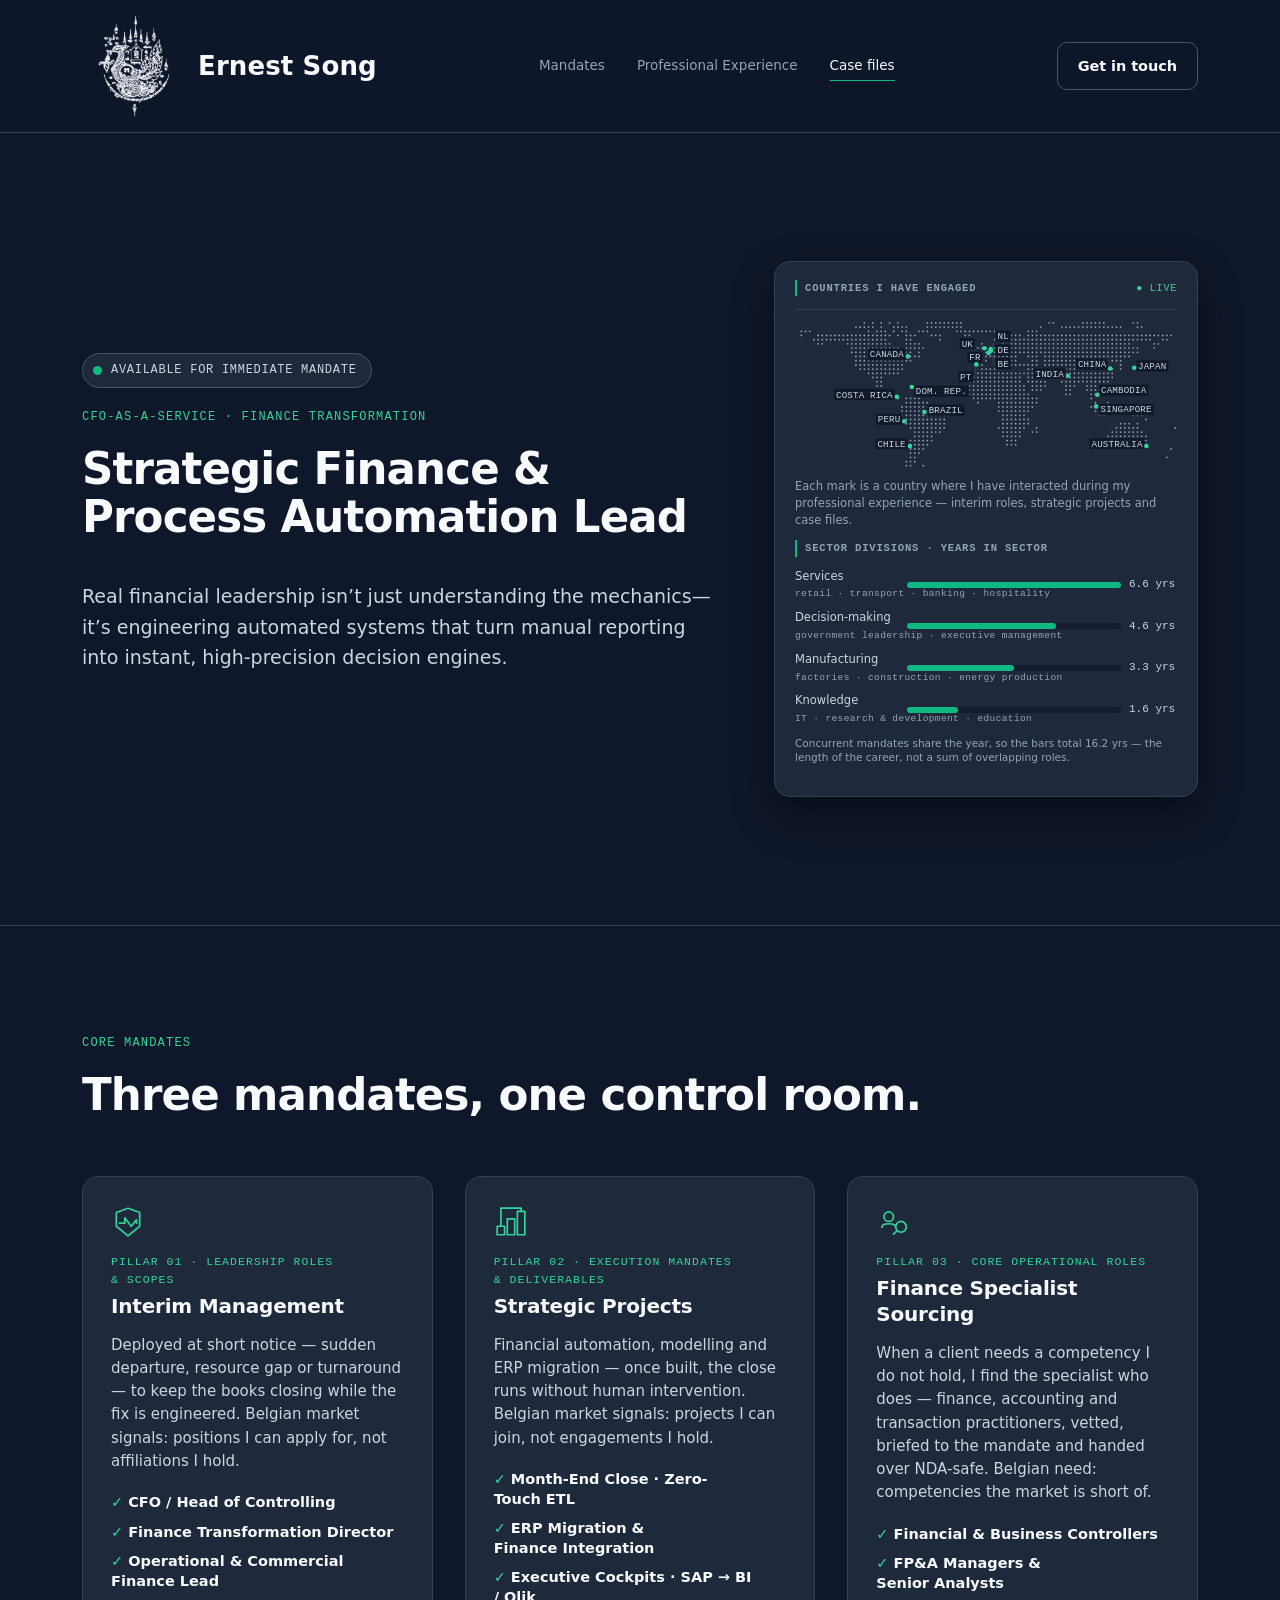
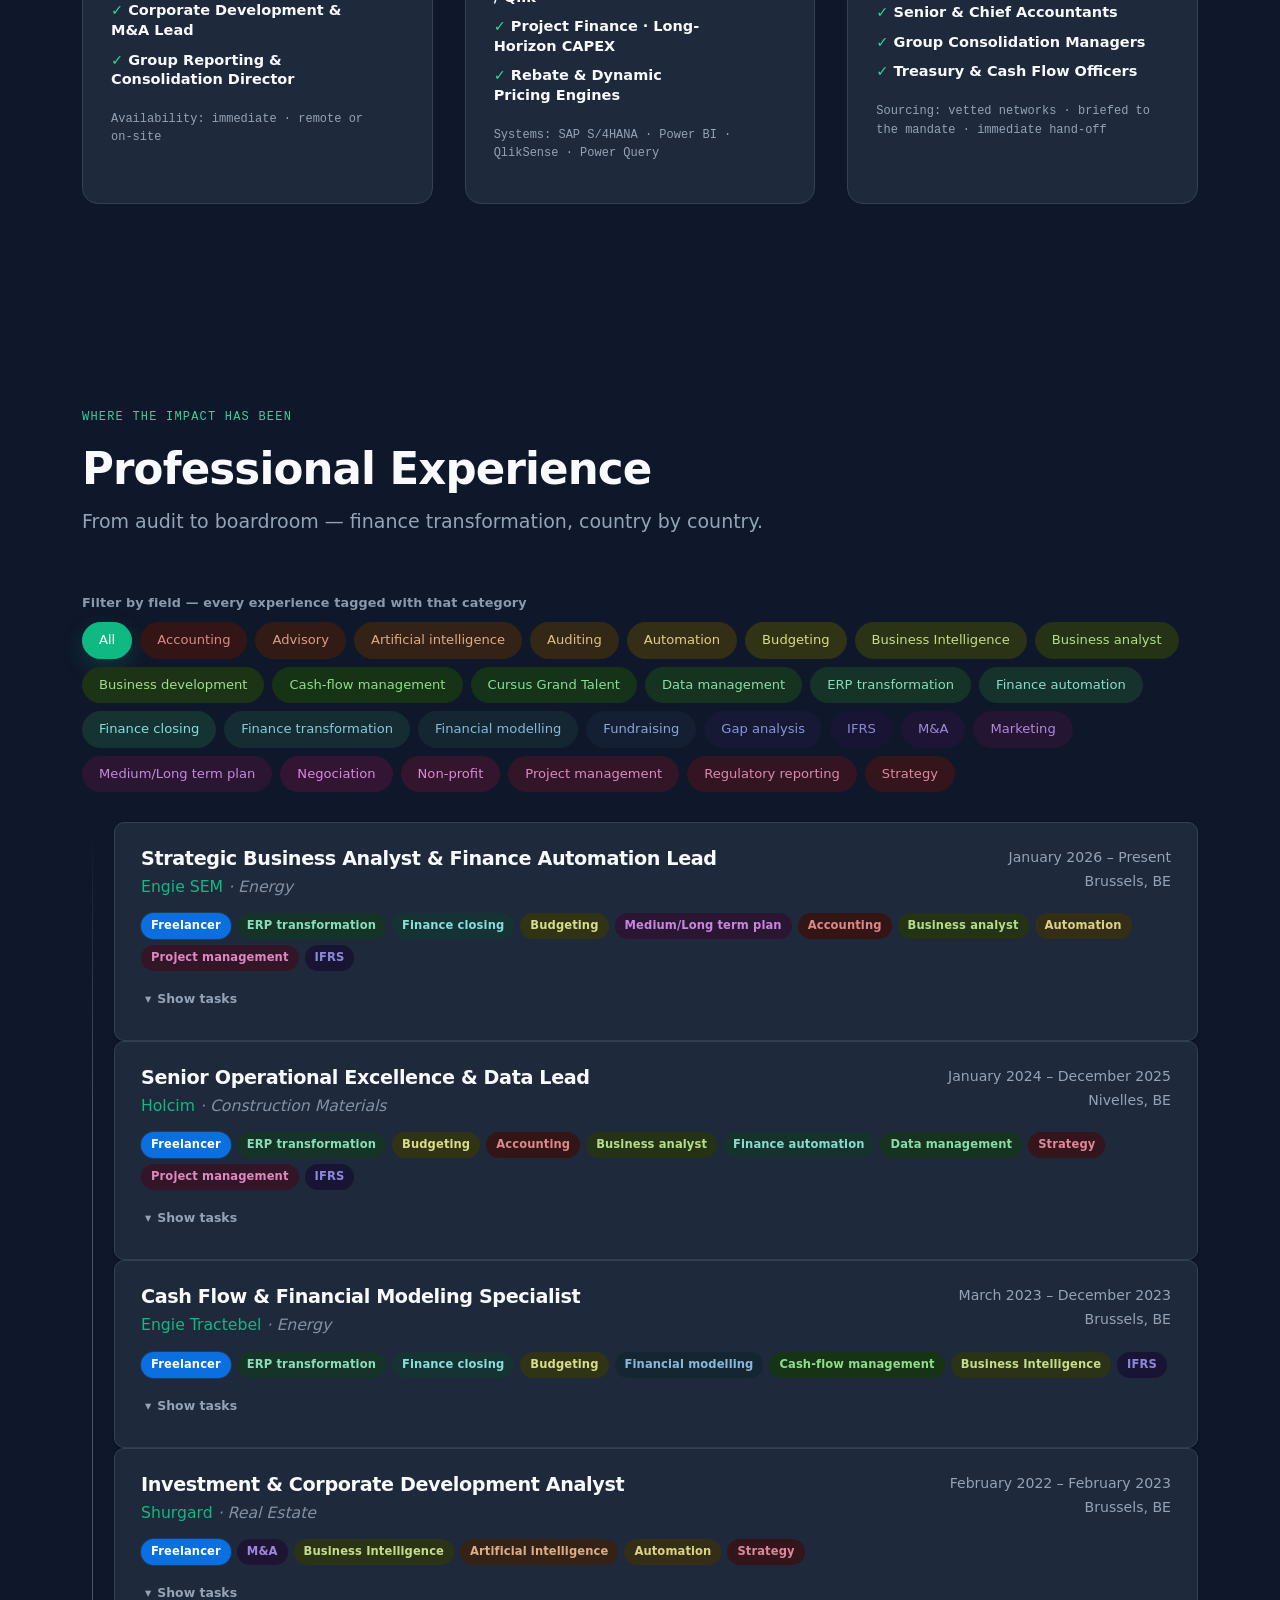
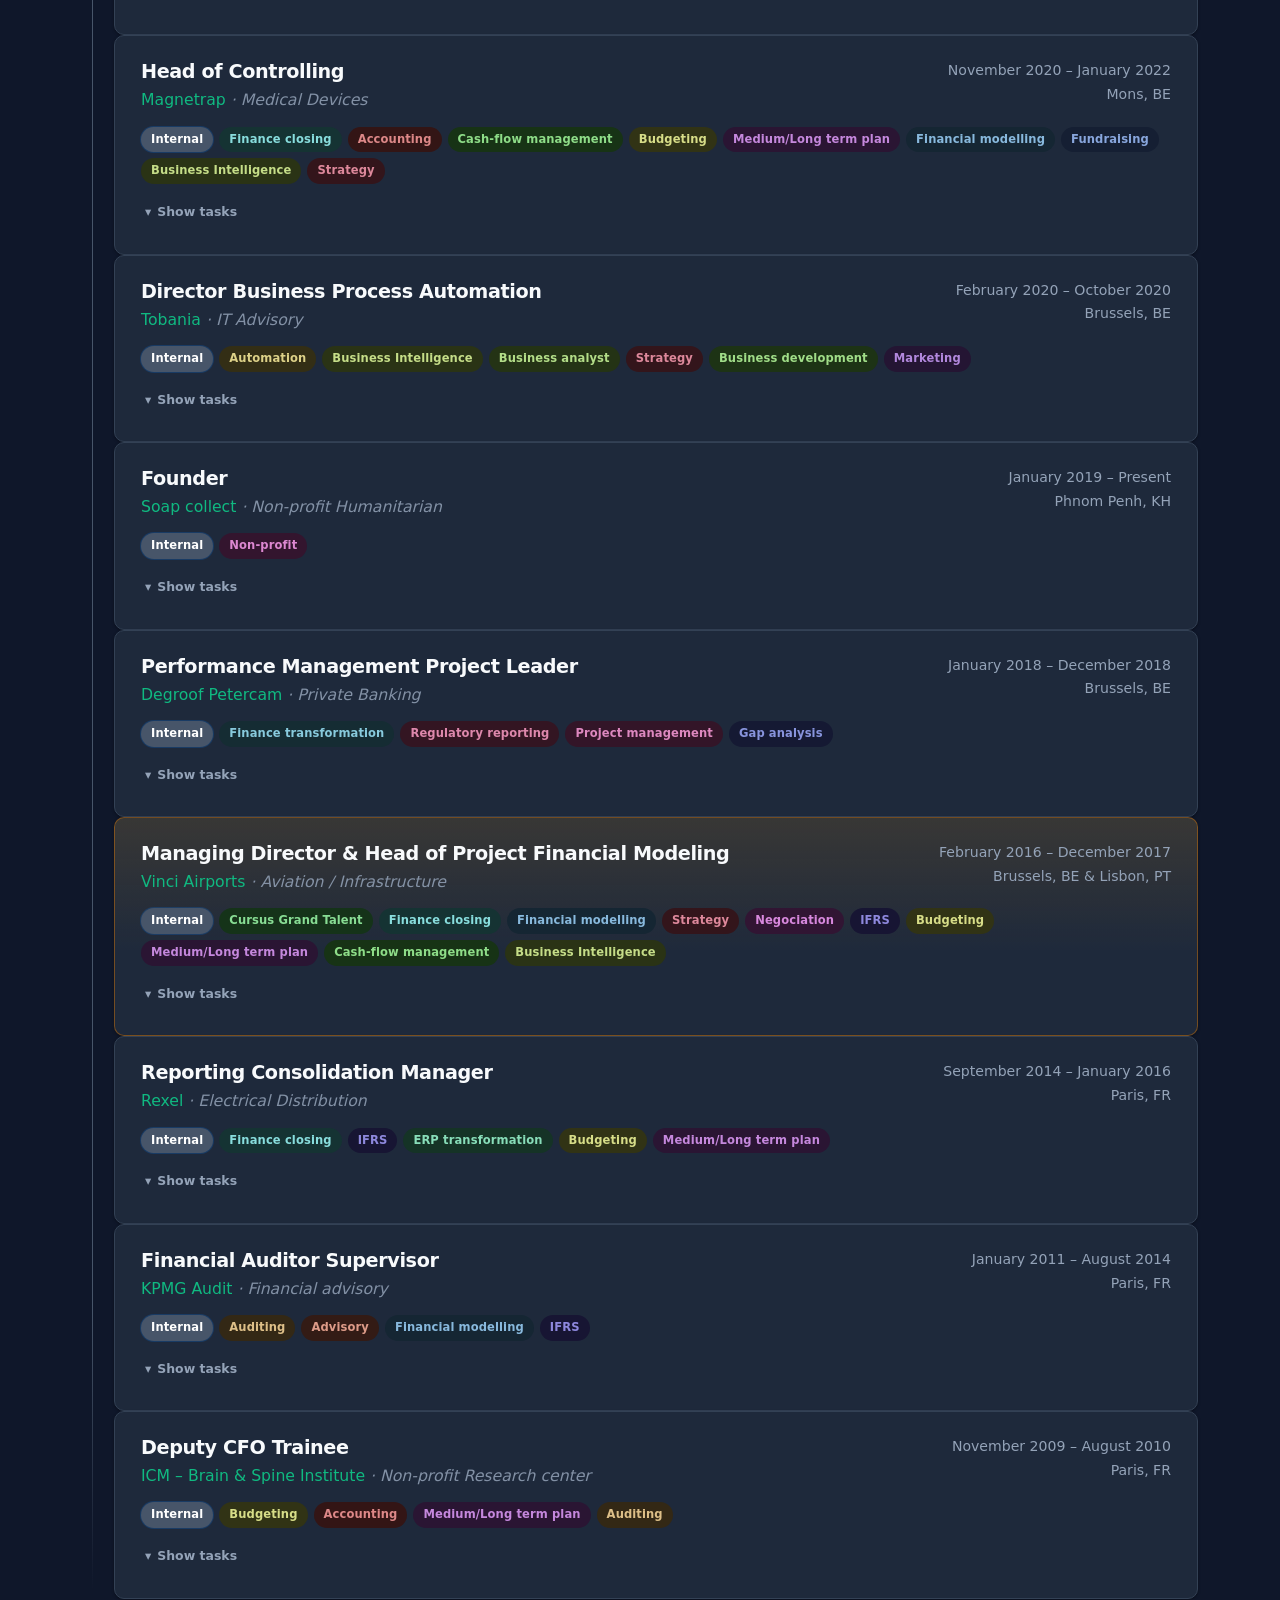
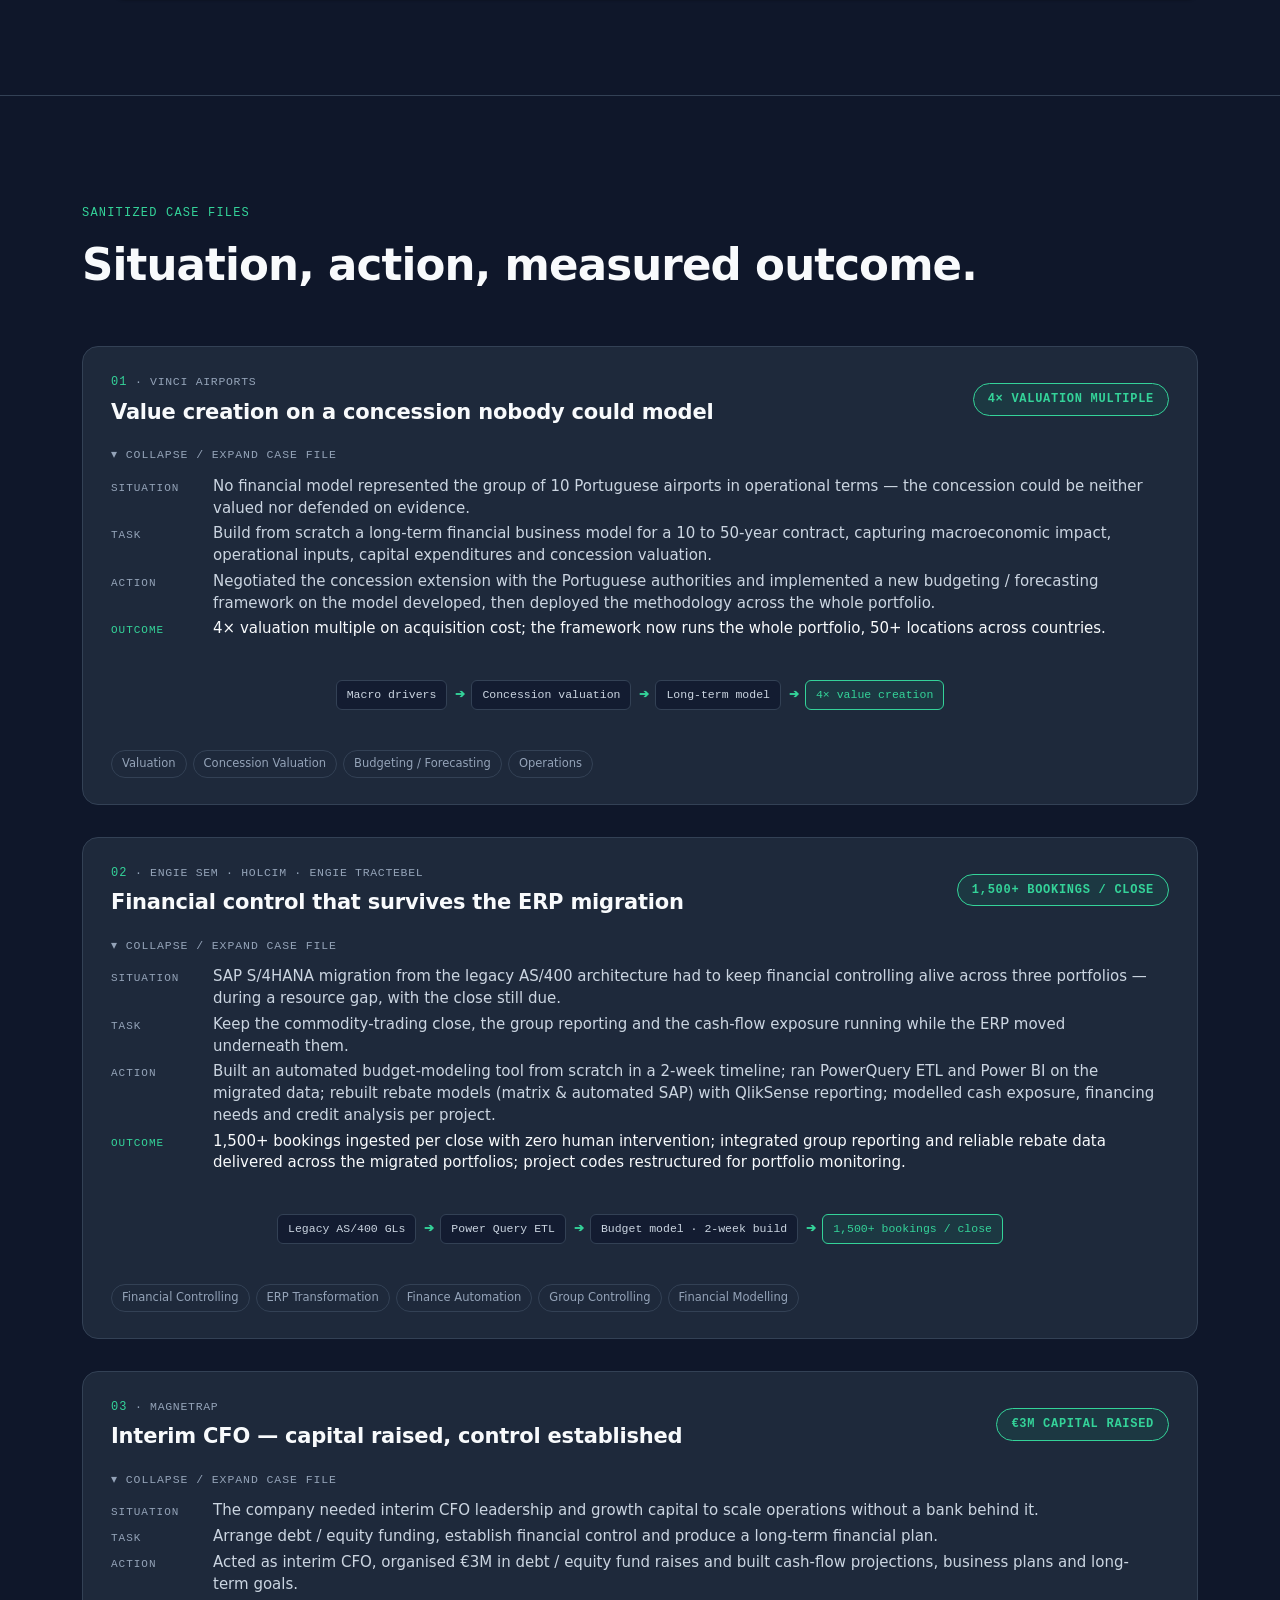
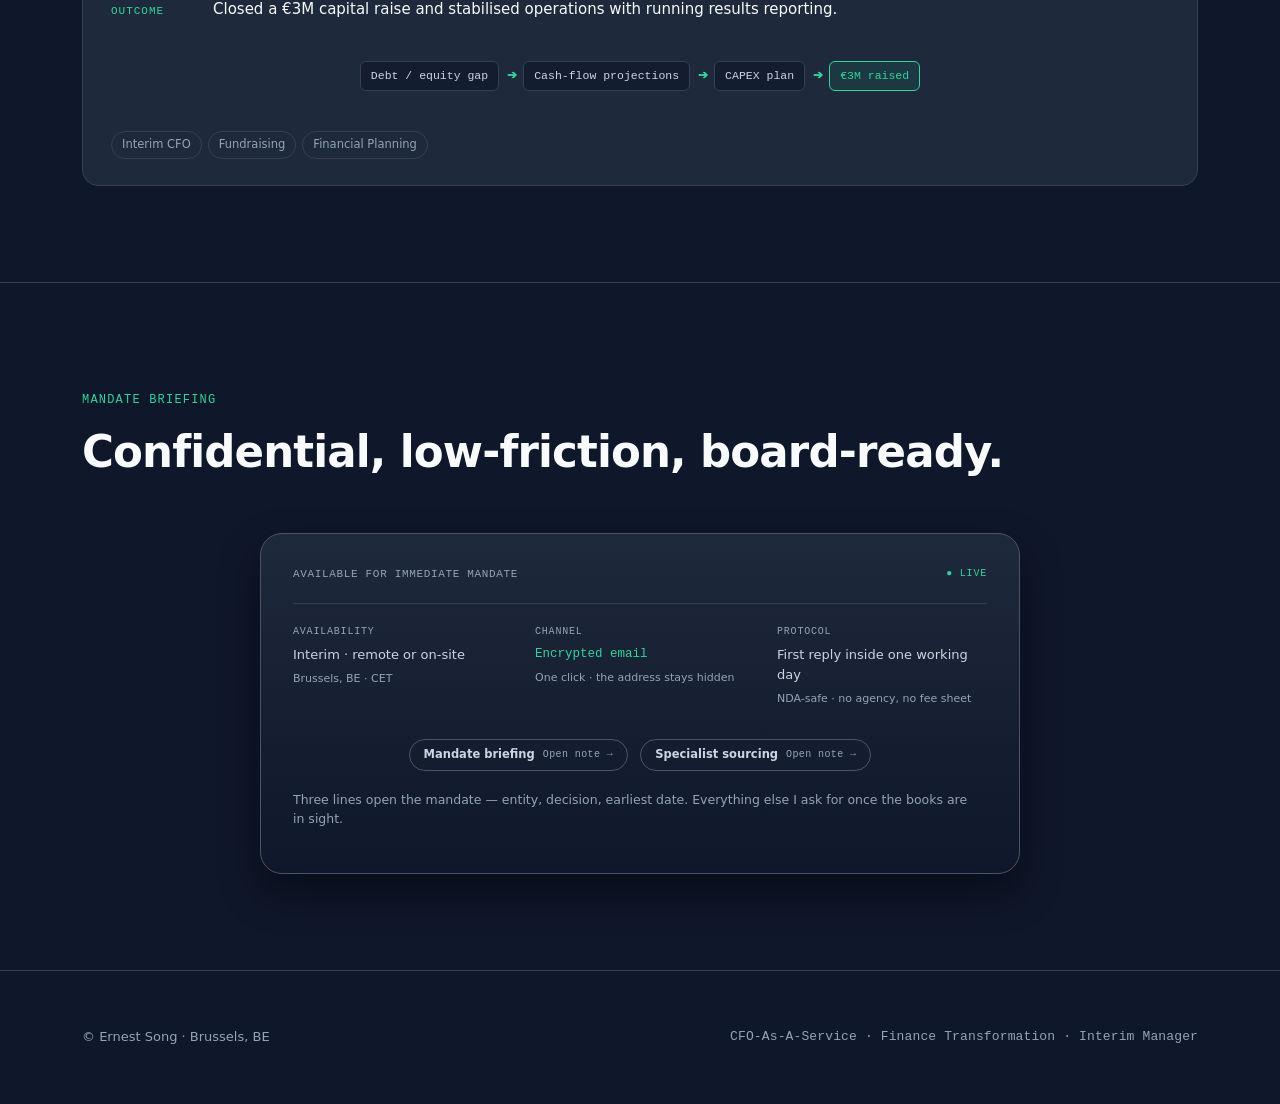
==== commit 904467ed: "Deploy: swan site mark, Professional Experience heading, larger lockup, admin panel removed" ====
--- a/index.html
+++ b/index.html
@@ -1,54 +1,54 @@
-<!DOCTYPE html><html lang="en"> <head><meta charset="UTF-8"><meta name="description" content="15+ years across multi-entity, multi-country organisations (BE, FR, NL). I turn complex finance into clear, growth-driven decisions — from multi-year Medium-Term Plans to M&#38;A due diligence and post-acquisition integration."><meta name="viewport" content="width=device-width, initial-scale=1"><link rel="icon" type="image/svg+xml" href="/favicon.svg"><link rel="preconnect" href="https://fonts.googleapis.com"><link rel="preconnect" href="https://fonts.gstatic.com" crossorigin><link href="https://fonts.googleapis.com/css2?family=Inter:wght@300;400;500;600;700;800&display=swap" rel="stylesheet"><meta name="generator" content="Astro v4.16.19"><link rel="icon" type="image/svg+xml" href="/favicon.svg"><meta name="author" content="Ernest SONG"><meta name="theme-color" content="#0b0d10"><meta name="color-scheme" content="light dark"><meta property="og:type" content="profile"><meta property="og:title" content="Ernest SONG | CFO-As-A-Service · Finance Transformation"><meta property="og:description" content="15+ years across multi-entity, multi-country organisations (BE, FR, NL). I turn complex finance into clear, growth-driven decisions — from multi-year Medium-Term Plans to M&#38;A due diligence and post-acquisition integration."><meta property="og:locale" content="en_US"><meta name="twitter:card" content="summary_large_image"><meta name="twitter:title" content="Ernest SONG | CFO-As-A-Service · Finance Transformation"><meta name="twitter:description" content="15+ years across multi-entity, multi-country organisations (BE, FR, NL). I turn complex finance into clear, growth-driven decisions — from multi-year Medium-Term Plans to M&#38;A due diligence and post-acquisition integration."><title>Ernest SONG | CFO-As-A-Service · Finance Transformation</title><link rel="stylesheet" href="/astro/admin.C6r5vNHa.css">
-<link rel="stylesheet" href="/astro/index.CIpGB0Qn.css"></head> <body> <nav class="site-nav"> <a class="nav-brand" href="/">Ernest Song</a> <a class="nav-link" href="#impact">Impact</a> <a class="nav-cta" href="#contact">Get in touch</a> </nav>  <main> <!-- ============ HERO ============ --> <section id="home" class="section hero"> <div class="hero-bg"></div> <div class="hero-glow"></div> <div class="reveal"> <p class="eyebrow">CFO-As-A-Service · Finance Transformation</p> <h1>Ernest SONG</h1> <p class="hero-subtitle">Chief Growth &amp; Transformation Officer</p> <p class="hero-quote">15+ years across multi-entity, multi-country organisations (BE, FR, NL). I turn complex finance into clear, growth-driven decisions — from multi-year Medium-Term Plans to M&amp;A due diligence and post-acquisition integration.</p> <div class="hero-contact"> <a href="mailto:contact@ernestsong.com" class="hero-link">contact@ernestsong.com</a> <span class="hero-dot">·</span> <a href="tel:+32 476 60 05 90" class="hero-link">+32 476 60 05 90</a> <span class="hero-dot">·</span> <a href="https://ernestsong.com" class="hero-link" target="_blank" rel="noopener">ernestsong.com</a> </div> <div class="hero-actions"> <a href="#experience" class="btn btn-primary">View experience</a> <a href="#contact" class="btn btn-ghost">Get in touch</a> </div> </div> </section> <!-- ============ MARQUEE RIBBON ============ --> <div class="ribbon"> <div class="marquee"> <span>FP&amp;A</span><span>✦</span><span>P&amp;L</span><span>✦</span><span>Financial Modelling</span><span>✦</span><span>Consolidation</span><span>✦</span><span>Group Controlling</span><span>✦</span><span>Cash Flow Management</span><span>✦</span><span>CAPEX Planning</span><span>✦</span><span>M&amp;A</span><span>✦</span><span>Finance Transformation</span><span>✦</span><span>RPA</span><span>✦</span><span>Business Intelligence</span><span>✦</span><span>Change Management</span><span>✦</span> [object Object][object Object][object Object][object Object][object Object][object Object] </div> </div> <!-- ============ KPI TICKER ============ --> <div class="ticker" role="list" aria-label="Career impact metrics" data-astro-cid-f6g7ezju> <div class="ticker-track" data-astro-cid-f6g7ezju> <div class="ticker-item" key="0" role="listitem" data-astro-cid-f6g7ezju> <span class="ticker-value" data-astro-cid-f6g7ezju>15+ Years</span> <span class="ticker-dot" data-astro-cid-f6g7ezju>✦</span> <span class="ticker-label" data-astro-cid-f6g7ezju>Finance &amp; transformation leadership</span> </div><div class="ticker-item" key="1" role="listitem" data-astro-cid-f6g7ezju> <span class="ticker-value" data-astro-cid-f6g7ezju>4×</span> <span class="ticker-dot" data-astro-cid-f6g7ezju>✦</span> <span class="ticker-label" data-astro-cid-f6g7ezju>Valuation multiple · Vinci Airports</span> </div><div class="ticker-item" key="2" role="listitem" data-astro-cid-f6g7ezju> <span class="ticker-value" data-astro-cid-f6g7ezju>50+</span> <span class="ticker-dot" data-astro-cid-f6g7ezju>✦</span> <span class="ticker-label" data-astro-cid-f6g7ezju>Locations deployed across countries</span> </div><div class="ticker-item" key="3" role="listitem" data-astro-cid-f6g7ezju> <span class="ticker-value" data-astro-cid-f6g7ezju>€3M</span> <span class="ticker-dot" data-astro-cid-f6g7ezju>✦</span> <span class="ticker-label" data-astro-cid-f6g7ezju>Capital raised as interim CFO</span> </div><div class="ticker-item" key="4" role="listitem" data-astro-cid-f6g7ezju> <span class="ticker-value" data-astro-cid-f6g7ezju>1,500+</span> <span class="ticker-dot" data-astro-cid-f6g7ezju>✦</span> <span class="ticker-label" data-astro-cid-f6g7ezju>Bookings ingested per close (zero-intervention ETL)</span> </div><div class="ticker-item" key="5" role="listitem" data-astro-cid-f6g7ezju> <span class="ticker-value" data-astro-cid-f6g7ezju>12</span> <span class="ticker-dot" data-astro-cid-f6g7ezju>✦</span> <span class="ticker-label" data-astro-cid-f6g7ezju>Senior roles across BE · FR · NL · PT</span> </div><div class="ticker-item" key="6" role="listitem" data-astro-cid-f6g7ezju> <span class="ticker-value" data-astro-cid-f6g7ezju>15+ Years</span> <span class="ticker-dot" data-astro-cid-f6g7ezju>✦</span> <span class="ticker-label" data-astro-cid-f6g7ezju>Finance &amp; transformation leadership</span> </div><div class="ticker-item" key="7" role="listitem" data-astro-cid-f6g7ezju> <span class="ticker-value" data-astro-cid-f6g7ezju>4×</span> <span class="ticker-dot" data-astro-cid-f6g7ezju>✦</span> <span class="ticker-label" data-astro-cid-f6g7ezju>Valuation multiple · Vinci Airports</span> </div><div class="ticker-item" key="8" role="listitem" data-astro-cid-f6g7ezju> <span class="ticker-value" data-astro-cid-f6g7ezju>50+</span> <span class="ticker-dot" data-astro-cid-f6g7ezju>✦</span> <span class="ticker-label" data-astro-cid-f6g7ezju>Locations deployed across countries</span> </div><div class="ticker-item" key="9" role="listitem" data-astro-cid-f6g7ezju> <span class="ticker-value" data-astro-cid-f6g7ezju>€3M</span> <span class="ticker-dot" data-astro-cid-f6g7ezju>✦</span> <span class="ticker-label" data-astro-cid-f6g7ezju>Capital raised as interim CFO</span> </div><div class="ticker-item" key="10" role="listitem" data-astro-cid-f6g7ezju> <span class="ticker-value" data-astro-cid-f6g7ezju>1,500+</span> <span class="ticker-dot" data-astro-cid-f6g7ezju>✦</span> <span class="ticker-label" data-astro-cid-f6g7ezju>Bookings ingested per close (zero-intervention ETL)</span> </div><div class="ticker-item" key="11" role="listitem" data-astro-cid-f6g7ezju> <span class="ticker-value" data-astro-cid-f6g7ezju>12</span> <span class="ticker-dot" data-astro-cid-f6g7ezju>✦</span> <span class="ticker-label" data-astro-cid-f6g7ezju>Senior roles across BE · FR · NL · PT</span> </div> </div> </div>  <!-- ============ OUTCOMES ============ --> <section id="outcomes" class="section section-dark"> <div class="site-shell"> <div class="section-head"> <p class="section-label">At a glance</p> <h2 class="section-title gradient">Numbers that back the narrative.</h2> </div> <div class="outcomes"> <div class="stat" key="Finance &#38; transformation leadership"> <span class="stat-num" data-target="15 " data-suffix="+">15+ yrs</span> <span class="stat-label">Finance &amp; transformation leadership</span> </div><div class="stat" key="Acquisition-value creation at Vinci Airports"> <span class="stat-num" data-target="4" data-suffix="x">4x</span> <span class="stat-label">Acquisition-value creation at Vinci Airports</span> </div><div class="stat" key="Locations deployed across countries"> <span class="stat-num" data-target="50" data-suffix="">50+</span> <span class="stat-label">Locations deployed across countries</span> </div><div class="stat" key="Raised as interim CFO"> <span class="stat-num" data-target="€3" data-suffix="€">€3M</span> <span class="stat-label">Raised as interim CFO</span> </div><div class="stat" key="Bookings ingested per close (zero-intervention ETL)"> <span class="stat-num" data-target="1,500" data-suffix="">1,500+</span> <span class="stat-label">Bookings ingested per close (zero-intervention ETL)</span> </div><div class="stat" key="Senior roles across BE, FR, NL, PT"> <span class="stat-num" data-target="12" data-suffix="">12</span> <span class="stat-label">Senior roles across BE, FR, NL, PT</span> </div> </div> </div> </section> <!-- ============ EXPERIENCE ============ --> <section id="experience" class="section"> <div class="site-shell"> <div class="section-head"> <p class="section-label">Where the impact has been</p> <h2 class="section-title">Experience</h2> <p class="section-sub">From audit to boardroom — finance transformation, country by country.</p> </div> <p class="filter-legend">Filter by field — every experience tagged with that category</p> <div class="filter-bar" role="list"> <button type="button" class="filter-pill is-active" data-filter="" role="listitem"><span>All</span></button> <button type="button" class="filter-pill" data-filter="Artificial Intelligence" role="listitem" style="background:#EDE7F6;color:#6B4FB0"><span>Artificial Intelligence</span></button><button type="button" class="filter-pill" data-filter="Auditing &#38; Compliance" role="listitem" style="background:#E8EEF7;color:#1D4289"><span>Auditing &amp; Compliance</span></button><button type="button" class="filter-pill" data-filter="Business Analysis" role="listitem" style="background:#F3EEFF;color:#5B59C9"><span>Business Analysis</span></button><button type="button" class="filter-pill" data-filter="Business Development" role="listitem" style="background:#FFF3D0;color:#B76000"><span>Business Development</span></button><button type="button" class="filter-pill" data-filter="Business Intelligence" role="listitem" style="background:#E0F5F1;color:#0E6B63"><span>Business Intelligence</span></button><button type="button" class="filter-pill" data-filter="Data Management" role="listitem" style="background:#E6F3FF;color:#0A6CC0"><span>Data Management</span></button><button type="button" class="filter-pill" data-filter="Finance Automation" role="listitem" style="background:#ECE9F7;color:#4B3FA0"><span>Finance Automation</span></button><button type="button" class="filter-pill" data-filter="Finance Transformation" role="listitem" style="background:#F2ECFA;color:#7A308F"><span>Finance Transformation</span></button><button type="button" class="filter-pill" data-filter="Financial Modelling &#38; Cash Flow" role="listitem" style="background:#EEF3F2;color:#3E5755"><span>Financial Modelling &amp; Cash Flow</span></button><button type="button" class="filter-pill" data-filter="Financial Planning &#38; Control" role="listitem" style="background:#E0F4F6;color:#0E6A82"><span>Financial Planning &amp; Control</span></button><button type="button" class="filter-pill" data-filter="Financial Reporting / IFRS" role="listitem" style="background:#FDF3DD;color:#B45309"><span>Financial Reporting / IFRS</span></button><button type="button" class="filter-pill" data-filter="Gap Analysis" role="listitem" style="background:#F1F5EE;color:#4A7C32"><span>Gap Analysis</span></button><button type="button" class="filter-pill" data-filter="Group Controlling &#38; M&#38;A" role="listitem" style="background:#FDE8EC;color:#B3142B"><span>Group Controlling &amp; M&amp;A</span></button><button type="button" class="filter-pill" data-filter="Interim CFO / Fundraising" role="listitem" style="background:#F9E6EF;color:#9C1560"><span>Interim CFO / Fundraising</span></button><button type="button" class="filter-pill" data-filter="Marketing" role="listitem" style="background:#FDE8EC;color:#C0244F"><span>Marketing</span></button><button type="button" class="filter-pill" data-filter="Negotiation" role="listitem" style="background:#FDECE0;color:#C24E0B"><span>Negotiation</span></button><button type="button" class="filter-pill" data-filter="Non-profit &#38; Community" role="listitem" style="background:#E7F6EC;color:#167A3C"><span>Non-profit &amp; Community</span></button><button type="button" class="filter-pill" data-filter="Project Management" role="listitem" style="background:#EAF4FF;color:#1673B3"><span>Project Management</span></button><button type="button" class="filter-pill" data-filter="SAP / ERP Transformation" role="listitem" style="background:#E0F5FA;color:#0E6A85"><span>SAP / ERP Transformation</span></button><button type="button" class="filter-pill" data-filter="Strategy" role="listitem" style="background:#EAFBE9;color:#2B8A3E"><span>Strategy</span></button> </div> <div class="timeline"> <span class="timeline-line"></span> <div data-filters="SAP / ERP Transformation | Financial Reporting / IFRS | Financial Planning &#38; Control | Business Analysis | Finance Automation | Project Management | Financial Controlling | SAP S/4HANA | Finance Automation | PowerQuery / ETL | Budget Modeling" class="exp-card " data-astro-cid-p7b4wqop> <div class="exp-head" data-astro-cid-p7b4wqop> <div data-astro-cid-p7b4wqop> <h3 class="exp-role" data-astro-cid-p7b4wqop>Strategic Business Analyst &amp; Finance Automation Lead</h3> <div class="exp-company" data-astro-cid-p7b4wqop> <span class="exp-org" data-astro-cid-p7b4wqop>Engie SEM</span> <span class="exp-sector" data-astro-cid-p7b4wqop> · Energy</span> </div> </div> <div class="exp-meta" data-astro-cid-p7b4wqop> <div data-astro-cid-p7b4wqop>January 2026 – Present</div> <div data-astro-cid-p7b4wqop>Brussels, BE</div> </div> </div>  <div class="exp-cats" data-astro-cid-p7b4wqop> <span class="exp-cat exp-cat--role" data-cat="Freelancer" style="background:#0b6fe0;color:#ffffff" data-astro-cid-p7b4wqop> Freelancer </span> <span class="exp-cat" data-cat="SAP / ERP Transformation" style="background:#E0F5FA;color:#0E6A85" data-astro-cid-p7b4wqop> SAP / ERP Transformation </span><span class="exp-cat" data-cat="Financial Reporting / IFRS" style="background:#FDF3DD;color:#B45309" data-astro-cid-p7b4wqop> Financial Reporting / IFRS </span><span class="exp-cat" data-cat="Financial Planning &#38; Control" style="background:#E0F4F6;color:#0E6A82" data-astro-cid-p7b4wqop> Financial Planning &amp; Control </span><span class="exp-cat" data-cat="Business Analysis" style="background:#f0f4fb;color:#0958b8" data-astro-cid-p7b4wqop> Business Analysis </span><span class="exp-cat" data-cat="Finance Automation" style="background:#ECE9F7;color:#4B3FA0" data-astro-cid-p7b4wqop> Finance Automation </span><span class="exp-cat" data-cat="Project Management" style="background:#f0f4fb;color:#0958b8" data-astro-cid-p7b4wqop> Project Management </span> </div> <details class="exp-body" data-astro-cid-p7b4wqop> <summary class="exp-toggle" aria-expanded="false" data-astro-cid-p7b4wqop> <span class="exp-toggle-glyph" data-astro-cid-p7b4wqop>▾</span> <span class="exp-toggle-label" data-astro-cid-p7b4wqop>Show tasks</span> </summary> <ul class="exp-details" data-astro-cid-p7b4wqop> <li data-astro-cid-p7b4wqop>Led the financial controlling pilot phase for the SAP S/4HANA migration across French subsidiaries, bridging IT architecture and strategic business operations.</li><li data-astro-cid-p7b4wqop>Designed, built and deployed an automated budget-modeling tool from scratch within a 2-week timeline, ensuring operational continuity during a resource gap.</li><li data-astro-cid-p7b4wqop>Streamlined financial closing for commodity trading with PowerQuery ETL workflows, safely ingesting 1,500+ bookings per close with zero human intervention.</li><li data-astro-cid-p7b4wqop>Reconciled financial data between middle-office databases (IVDB) and SAP S/4HANA while restructuring WBS project codes to optimize portfolio monitoring.</li> </ul> </details> </div> <div data-filters="SAP / ERP Transformation | Financial Planning &#38; Control | Business Analysis | Finance Automation | Data Management | Strategy | Project Management | M&#38;A Integration | Group Controlling | SAP HANA | Business Intelligence | Rebate Modelling" class="exp-card " data-astro-cid-p7b4wqop> <div class="exp-head" data-astro-cid-p7b4wqop> <div data-astro-cid-p7b4wqop> <h3 class="exp-role" data-astro-cid-p7b4wqop>Senior Operational Excellence &amp; Data Lead</h3> <div class="exp-company" data-astro-cid-p7b4wqop> <span class="exp-org" data-astro-cid-p7b4wqop>Holcim</span> <span class="exp-sector" data-astro-cid-p7b4wqop> · Construction Materials</span> </div> </div> <div class="exp-meta" data-astro-cid-p7b4wqop> <div data-astro-cid-p7b4wqop>January 2024 – December 2025</div> <div data-astro-cid-p7b4wqop>Nivelles, BE</div> </div> </div>  <div class="exp-cats" data-astro-cid-p7b4wqop> <span class="exp-cat exp-cat--role" data-cat="Freelancer" style="background:#0b6fe0;color:#ffffff" data-astro-cid-p7b4wqop> Freelancer </span> <span class="exp-cat" data-cat="SAP / ERP Transformation" style="background:#E0F5FA;color:#0E6A85" data-astro-cid-p7b4wqop> SAP / ERP Transformation </span><span class="exp-cat" data-cat="Financial Planning &#38; Control" style="background:#E0F4F6;color:#0E6A82" data-astro-cid-p7b4wqop> Financial Planning &amp; Control </span><span class="exp-cat" data-cat="Business Analysis" style="background:#f0f4fb;color:#0958b8" data-astro-cid-p7b4wqop> Business Analysis </span><span class="exp-cat" data-cat="Finance Automation" style="background:#ECE9F7;color:#4B3FA0" data-astro-cid-p7b4wqop> Finance Automation </span><span class="exp-cat" data-cat="Data Management" style="background:#f0f4fb;color:#0958b8" data-astro-cid-p7b4wqop> Data Management </span><span class="exp-cat" data-cat="Strategy" style="background:#f0f4fb;color:#0958b8" data-astro-cid-p7b4wqop> Strategy </span><span class="exp-cat" data-cat="Project Management" style="background:#f0f4fb;color:#0958b8" data-astro-cid-p7b4wqop> Project Management </span> </div> <details class="exp-body" data-astro-cid-p7b4wqop> <summary class="exp-toggle" aria-expanded="false" data-astro-cid-p7b4wqop> <span class="exp-toggle-glyph" data-astro-cid-p7b4wqop>▾</span> <span class="exp-toggle-label" data-astro-cid-p7b4wqop>Show tasks</span> </summary> <ul class="exp-details" data-astro-cid-p7b4wqop> <li data-astro-cid-p7b4wqop>Supported post-M&amp;A integration and group controlling, leveraging data insights to restructure workflows and enhance efficiency.</li><li data-astro-cid-p7b4wqop>Managed SAP HANA migration, restructuring data and ensuring system integrity.</li><li data-astro-cid-p7b4wqop>Developed rebate models (matrix &amp; automated SAP), aligning with commercial strategy.</li><li data-astro-cid-p7b4wqop>Implemented Qliksense with new data for financial reporting and insights.</li><li data-astro-cid-p7b4wqop>Ensured data reliability and liaised with auditors on rebate matters.</li> </ul> </details> </div> <div data-filters="SAP / ERP Transformation | Financial Reporting / IFRS | Financial Planning &#38; Control | Financial Modelling &#38; Cash Flow | Business Intelligence | Financial Modelling | Cash Flow Analysis | Credit Analysis | Power BI" class="exp-card " data-astro-cid-p7b4wqop> <div class="exp-head" data-astro-cid-p7b4wqop> <div data-astro-cid-p7b4wqop> <h3 class="exp-role" data-astro-cid-p7b4wqop>Cash Flow &amp; Financial Modeling Specialist</h3> <div class="exp-company" data-astro-cid-p7b4wqop> <span class="exp-org" data-astro-cid-p7b4wqop>Engie Tractebel</span> <span class="exp-sector" data-astro-cid-p7b4wqop> · Energy</span> </div> </div> <div class="exp-meta" data-astro-cid-p7b4wqop> <div data-astro-cid-p7b4wqop>March 2023 – December 2023</div> <div data-astro-cid-p7b4wqop>Brussels, BE</div> </div> </div>  <div class="exp-cats" data-astro-cid-p7b4wqop> <span class="exp-cat exp-cat--role" data-cat="Freelancer" style="background:#0b6fe0;color:#ffffff" data-astro-cid-p7b4wqop> Freelancer </span> <span class="exp-cat" data-cat="SAP / ERP Transformation" style="background:#E0F5FA;color:#0E6A85" data-astro-cid-p7b4wqop> SAP / ERP Transformation </span><span class="exp-cat" data-cat="Financial Reporting / IFRS" style="background:#FDF3DD;color:#B45309" data-astro-cid-p7b4wqop> Financial Reporting / IFRS </span><span class="exp-cat" data-cat="Financial Planning &#38; Control" style="background:#E0F4F6;color:#0E6A82" data-astro-cid-p7b4wqop> Financial Planning &amp; Control </span><span class="exp-cat" data-cat="Financial Modelling &#38; Cash Flow" style="background:#EEF3F2;color:#3E5755" data-astro-cid-p7b4wqop> Financial Modelling &amp; Cash Flow </span><span class="exp-cat" data-cat="Business Intelligence" style="background:#E0F5F1;color:#0E6B63" data-astro-cid-p7b4wqop> Business Intelligence </span> </div> <details class="exp-body" data-astro-cid-p7b4wqop> <summary class="exp-toggle" aria-expanded="false" data-astro-cid-p7b4wqop> <span class="exp-toggle-glyph" data-astro-cid-p7b4wqop>▾</span> <span class="exp-toggle-label" data-astro-cid-p7b4wqop>Show tasks</span> </summary> <ul class="exp-details" data-astro-cid-p7b4wqop> <li data-astro-cid-p7b4wqop>Designed cash-flow reporting and cash-exposure modeling per project.</li><li data-astro-cid-p7b4wqop>Assessed financing needs in the local entity, with credit analysis of specific counterparts and impairment testing.</li><li data-astro-cid-p7b4wqop>Developed financial modeling from SAP HANA data and designed Power BI reporting.</li> </ul> </details> </div> <div data-filters="Group Controlling &#38; M&#38;A | Business Intelligence | Artificial Intelligence | Finance Automation | Real Estate | Corporate Development | Business Intelligence | AI Pricing" class="exp-card " data-astro-cid-p7b4wqop> <div class="exp-head" data-astro-cid-p7b4wqop> <div data-astro-cid-p7b4wqop> <h3 class="exp-role" data-astro-cid-p7b4wqop>Investment &amp; Corporate Development Analyst</h3> <div class="exp-company" data-astro-cid-p7b4wqop> <span class="exp-org" data-astro-cid-p7b4wqop>Shurgard</span> <span class="exp-sector" data-astro-cid-p7b4wqop> · Real Estate</span> </div> </div> <div class="exp-meta" data-astro-cid-p7b4wqop> <div data-astro-cid-p7b4wqop>February 2022 – February 2023</div> <div data-astro-cid-p7b4wqop>Brussels, BE</div> </div> </div>  <div class="exp-cats" data-astro-cid-p7b4wqop> <span class="exp-cat exp-cat--role" data-cat="Freelancer" style="background:#0b6fe0;color:#ffffff" data-astro-cid-p7b4wqop> Freelancer </span> <span class="exp-cat" data-cat="Group Controlling &#38; M&#38;A" style="background:#FDE8EC;color:#B3142B" data-astro-cid-p7b4wqop> Group Controlling &amp; M&amp;A </span><span class="exp-cat" data-cat="Business Intelligence" style="background:#E0F5F1;color:#0E6B63" data-astro-cid-p7b4wqop> Business Intelligence </span><span class="exp-cat" data-cat="Artificial Intelligence" style="background:#f0f4fb;color:#0958b8" data-astro-cid-p7b4wqop> Artificial Intelligence </span><span class="exp-cat" data-cat="Finance Automation" style="background:#ECE9F7;color:#4B3FA0" data-astro-cid-p7b4wqop> Finance Automation </span> </div> <details class="exp-body" data-astro-cid-p7b4wqop> <summary class="exp-toggle" aria-expanded="false" data-astro-cid-p7b4wqop> <span class="exp-toggle-glyph" data-astro-cid-p7b4wqop>▾</span> <span class="exp-toggle-label" data-astro-cid-p7b4wqop>Show tasks</span> </summary> <ul class="exp-details" data-astro-cid-p7b4wqop> <li data-astro-cid-p7b4wqop>Analyzed and managed real-estate projects, including construction, redevelopment and acquisition of self-storage businesses.</li><li data-astro-cid-p7b4wqop>Maintained a project dashboard and initiated corporate-development projects to improve department policies.</li><li data-astro-cid-p7b4wqop>Designed the data model and visualization for the Investment department&#39;s Business Intelligence efforts.</li><li data-astro-cid-p7b4wqop>Collaborated on a new pricing model using Artificial Intelligence.</li> </ul> </details> </div> <div data-filters="Financial Reporting / IFRS | Financial Planning &#38; Control | Financial Modelling &#38; Cash Flow | Interim CFO / Fundraising | Business Intelligence | Group Controlling | Financial Planning | Budgeting / Forecasting" class="exp-card " data-astro-cid-p7b4wqop> <div class="exp-head" data-astro-cid-p7b4wqop> <div data-astro-cid-p7b4wqop> <h3 class="exp-role" data-astro-cid-p7b4wqop>Head of Controlling</h3> <div class="exp-company" data-astro-cid-p7b4wqop> <span class="exp-org" data-astro-cid-p7b4wqop>Magnetrap</span> <span class="exp-sector" data-astro-cid-p7b4wqop> · Technology / Consulting</span> </div> </div> <div class="exp-meta" data-astro-cid-p7b4wqop> <div data-astro-cid-p7b4wqop>November 2020 – January 2022</div> <div data-astro-cid-p7b4wqop>Mons, BE</div> </div> </div>  <div class="exp-cats" data-astro-cid-p7b4wqop> <span class="exp-cat exp-cat--role" data-cat="Internal" style="background:#475569;color:#ffffff" data-astro-cid-p7b4wqop> Internal </span> <span class="exp-cat" data-cat="Financial Reporting / IFRS" style="background:#FDF3DD;color:#B45309" data-astro-cid-p7b4wqop> Financial Reporting / IFRS </span><span class="exp-cat" data-cat="Financial Planning &#38; Control" style="background:#E0F4F6;color:#0E6A82" data-astro-cid-p7b4wqop> Financial Planning &amp; Control </span><span class="exp-cat" data-cat="Financial Modelling &#38; Cash Flow" style="background:#EEF3F2;color:#3E5755" data-astro-cid-p7b4wqop> Financial Modelling &amp; Cash Flow </span><span class="exp-cat" data-cat="Interim CFO / Fundraising" style="background:#F9E6EF;color:#9C1560" data-astro-cid-p7b4wqop> Interim CFO / Fundraising </span><span class="exp-cat" data-cat="Business Intelligence" style="background:#E0F5F1;color:#0E6B63" data-astro-cid-p7b4wqop> Business Intelligence </span> </div> <details class="exp-body" data-astro-cid-p7b4wqop> <summary class="exp-toggle" aria-expanded="false" data-astro-cid-p7b4wqop> <span class="exp-toggle-glyph" data-astro-cid-p7b4wqop>▾</span> <span class="exp-toggle-label" data-astro-cid-p7b4wqop>Show tasks</span> </summary> <ul class="exp-details" data-astro-cid-p7b4wqop> <li data-astro-cid-p7b4wqop>Implemented budgeting, forecasting, and financial control systems.</li><li data-astro-cid-p7b4wqop>Created cash flow projections, business plans, and long-term financial goals.</li><li data-astro-cid-p7b4wqop>Monitored company performance and implemented corrective actions as needed.</li><li data-astro-cid-p7b4wqop>Prepared operating results reports and managed financial models for long-term use.</li> </ul> </details> </div> <div data-filters="Finance Automation | Business Intelligence | Business Analysis | Strategy | Business Development | Marketing | RPA | Business Intelligence | Business Development | Process Optimization | Change Management" class="exp-card " data-astro-cid-p7b4wqop> <div class="exp-head" data-astro-cid-p7b4wqop> <div data-astro-cid-p7b4wqop> <h3 class="exp-role" data-astro-cid-p7b4wqop>Director Business Process Automation</h3> <div class="exp-company" data-astro-cid-p7b4wqop> <span class="exp-org" data-astro-cid-p7b4wqop>Tobania</span> <span class="exp-sector" data-astro-cid-p7b4wqop> · Technology / SaaS</span> </div> </div> <div class="exp-meta" data-astro-cid-p7b4wqop> <div data-astro-cid-p7b4wqop>February 2020 – October 2020</div> <div data-astro-cid-p7b4wqop>Brussels, BE</div> </div> </div>  <div class="exp-cats" data-astro-cid-p7b4wqop> <span class="exp-cat exp-cat--role" data-cat="Internal" style="background:#475569;color:#ffffff" data-astro-cid-p7b4wqop> Internal </span> <span class="exp-cat" data-cat="Finance Automation" style="background:#ECE9F7;color:#4B3FA0" data-astro-cid-p7b4wqop> Finance Automation </span><span class="exp-cat" data-cat="Business Intelligence" style="background:#E0F5F1;color:#0E6B63" data-astro-cid-p7b4wqop> Business Intelligence </span><span class="exp-cat" data-cat="Business Analysis" style="background:#f0f4fb;color:#0958b8" data-astro-cid-p7b4wqop> Business Analysis </span><span class="exp-cat" data-cat="Strategy" style="background:#f0f4fb;color:#0958b8" data-astro-cid-p7b4wqop> Strategy </span><span class="exp-cat" data-cat="Business Development" style="background:#f0f4fb;color:#0958b8" data-astro-cid-p7b4wqop> Business Development </span><span class="exp-cat" data-cat="Marketing" style="background:#f0f4fb;color:#0958b8" data-astro-cid-p7b4wqop> Marketing </span> </div> <details class="exp-body" data-astro-cid-p7b4wqop> <summary class="exp-toggle" aria-expanded="false" data-astro-cid-p7b4wqop> <span class="exp-toggle-glyph" data-astro-cid-p7b4wqop>▾</span> <span class="exp-toggle-label" data-astro-cid-p7b4wqop>Show tasks</span> </summary> <ul class="exp-details" data-astro-cid-p7b4wqop> <li data-astro-cid-p7b4wqop>Led development and implementation of a citizen-developer business model using RPA and self-service BI, including pricing strategy and roadmap.</li><li data-astro-cid-p7b4wqop>Managed business development including marketing strategy, pre-sales and sales, and identified new opportunities.</li><li data-astro-cid-p7b4wqop>Implemented process optimization, standardization and harmonization to improve efficiency and profitability.</li><li data-astro-cid-p7b4wqop>Provided tailored reports to help customers monitor costs and established change-management structures for adoption.</li> </ul> </details> </div> <div data-filters="Non-profit &#38; Community | Non-profit | Business Development" class="exp-card " data-astro-cid-p7b4wqop> <div class="exp-head" data-astro-cid-p7b4wqop> <div data-astro-cid-p7b4wqop> <h3 class="exp-role" data-astro-cid-p7b4wqop>Founder</h3> <div class="exp-company" data-astro-cid-p7b4wqop> <span class="exp-org" data-astro-cid-p7b4wqop>Soap collect</span> <span class="exp-sector" data-astro-cid-p7b4wqop> · Non-profit</span> </div> </div> <div class="exp-meta" data-astro-cid-p7b4wqop> <div data-astro-cid-p7b4wqop>January 2019 – Present</div> <div data-astro-cid-p7b4wqop>Phnom Penh, KH</div> </div> </div>  <div class="exp-cats" data-astro-cid-p7b4wqop> <span class="exp-cat exp-cat--role" data-cat="Internal" style="background:#475569;color:#ffffff" data-astro-cid-p7b4wqop> Internal </span> <span class="exp-cat" data-cat="Non-profit &#38; Community" style="background:#E7F6EC;color:#167A3C" data-astro-cid-p7b4wqop> Non-profit &amp; Community </span> </div> <details class="exp-body" data-astro-cid-p7b4wqop> <summary class="exp-toggle" aria-expanded="false" data-astro-cid-p7b4wqop> <span class="exp-toggle-glyph" data-astro-cid-p7b4wqop>▾</span> <span class="exp-toggle-label" data-astro-cid-p7b4wqop>Show tasks</span> </summary> <ul class="exp-details" data-astro-cid-p7b4wqop> <li data-astro-cid-p7b4wqop>Established a non-profit providing hygiene products to disadvantaged communities.</li><li data-astro-cid-p7b4wqop>Formed partnerships with luxury hotel chains to source used soap for reconditioning.</li> </ul> </details> </div> <div data-filters="Finance Transformation | Financial Reporting / IFRS | Project Management | Gap Analysis | Finance Transformation | Performance Management | Regulatory Reporting | Gap Analysis" class="exp-card " data-astro-cid-p7b4wqop> <div class="exp-head" data-astro-cid-p7b4wqop> <div data-astro-cid-p7b4wqop> <h3 class="exp-role" data-astro-cid-p7b4wqop>Performance Management Project Leader</h3> <div class="exp-company" data-astro-cid-p7b4wqop> <span class="exp-org" data-astro-cid-p7b4wqop>Degroof Petercam</span> <span class="exp-sector" data-astro-cid-p7b4wqop> · Construction</span> </div> </div> <div class="exp-meta" data-astro-cid-p7b4wqop> <div data-astro-cid-p7b4wqop>January 2018 – December 2018</div> <div data-astro-cid-p7b4wqop>Brussels, BE</div> </div> </div>  <div class="exp-cats" data-astro-cid-p7b4wqop>  <span class="exp-cat" data-cat="Finance Transformation" style="background:#F2ECFA;color:#7A308F" data-astro-cid-p7b4wqop> Finance Transformation </span><span class="exp-cat" data-cat="Financial Reporting / IFRS" style="background:#FDF3DD;color:#B45309" data-astro-cid-p7b4wqop> Financial Reporting / IFRS </span><span class="exp-cat" data-cat="Project Management" style="background:#f0f4fb;color:#0958b8" data-astro-cid-p7b4wqop> Project Management </span><span class="exp-cat" data-cat="Gap Analysis" style="background:#f0f4fb;color:#0958b8" data-astro-cid-p7b4wqop> Gap Analysis </span> </div> <details class="exp-body" data-astro-cid-p7b4wqop> <summary class="exp-toggle" aria-expanded="false" data-astro-cid-p7b4wqop> <span class="exp-toggle-glyph" data-astro-cid-p7b4wqop>▾</span> <span class="exp-toggle-label" data-astro-cid-p7b4wqop>Show tasks</span> </summary> <ul class="exp-details" data-astro-cid-p7b4wqop> <li data-astro-cid-p7b4wqop>Finance Transformation Operating Model (FTOM).</li><li data-astro-cid-p7b4wqop>Designed and implemented a client-centric performance-management system.</li><li data-astro-cid-p7b4wqop>Optimized the finance-close process for improved governance, internal control and data quality.</li><li data-astro-cid-p7b4wqop>Led projects related to regulatory-reporting sourcing and followed BPM standards.</li><li data-astro-cid-p7b4wqop>Conducted gap analysis of business requirements against existing procedures.</li> </ul> </details> </div> <div data-filters="Financial Reporting / IFRS | Financial Modelling &#38; Cash Flow | Strategy | Negotiation | Financial Planning &#38; Control | Business Intelligence | Valuation | Concession Valuation | Budgeting / Forecasting | Operations" class="exp-card featured" data-astro-cid-p7b4wqop> <div class="exp-head" data-astro-cid-p7b4wqop> <div data-astro-cid-p7b4wqop> <h3 class="exp-role" data-astro-cid-p7b4wqop>Managing Director &amp; Head of Project Financial Modeling</h3> <div class="exp-company" data-astro-cid-p7b4wqop> <span class="exp-org" data-astro-cid-p7b4wqop>Vinci Airports</span> <span class="exp-sector" data-astro-cid-p7b4wqop> · Aviation / Infrastructure</span> </div> </div> <div class="exp-meta" data-astro-cid-p7b4wqop> <div data-astro-cid-p7b4wqop>February 2016 – December 2017</div> <div data-astro-cid-p7b4wqop>Brussels, BE &amp; Lisbon, PT</div> </div> </div>  <div class="exp-cats" data-astro-cid-p7b4wqop> <span class="exp-cat exp-cat--role" data-cat="Cursus Grand Talent" style="background:#f0f4fb;color:#0958b8" data-astro-cid-p7b4wqop> Cursus Grand Talent </span> <span class="exp-cat" data-cat="Financial Reporting / IFRS" style="background:#FDF3DD;color:#B45309" data-astro-cid-p7b4wqop> Financial Reporting / IFRS </span><span class="exp-cat" data-cat="Financial Modelling &#38; Cash Flow" style="background:#EEF3F2;color:#3E5755" data-astro-cid-p7b4wqop> Financial Modelling &amp; Cash Flow </span><span class="exp-cat" data-cat="Strategy" style="background:#f0f4fb;color:#0958b8" data-astro-cid-p7b4wqop> Strategy </span><span class="exp-cat" data-cat="Negotiation" style="background:#f0f4fb;color:#0958b8" data-astro-cid-p7b4wqop> Negotiation </span><span class="exp-cat" data-cat="Financial Planning &#38; Control" style="background:#E0F4F6;color:#0E6A82" data-astro-cid-p7b4wqop> Financial Planning &amp; Control </span><span class="exp-cat" data-cat="Business Intelligence" style="background:#E0F5F1;color:#0E6B63" data-astro-cid-p7b4wqop> Business Intelligence </span> </div> <details class="exp-body" data-astro-cid-p7b4wqop> <summary class="exp-toggle" aria-expanded="false" data-astro-cid-p7b4wqop> <span class="exp-toggle-glyph" data-astro-cid-p7b4wqop>▾</span> <span class="exp-toggle-label" data-astro-cid-p7b4wqop>Show tasks</span> </summary> <ul class="exp-details" data-astro-cid-p7b4wqop> <li data-astro-cid-p7b4wqop>Value creation: valuation at 4 times acquisition cost.</li><li data-astro-cid-p7b4wqop>Led deployment of airport operations at 50+ locations in various countries.</li><li data-astro-cid-p7b4wqop>Developed a long-term financial business model including macroeconomic impact, capital expenditures and concession valuation.</li><li data-astro-cid-p7b4wqop>Negotiated extension of the concession contract with Portuguese authorities and implemented a new financial model to improve budgeting and forecasting.</li><li data-astro-cid-p7b4wqop>Managed accounting and financial reporting in accordance with BE-GAAP standards.</li> </ul> </details> </div> <div data-filters="Financial Reporting / IFRS | SAP / ERP Transformation | Financial Planning &#38; Control | IFRS Reporting | SAP BPC | Budgeting | Strategic Planning" class="exp-card " data-astro-cid-p7b4wqop> <div class="exp-head" data-astro-cid-p7b4wqop> <div data-astro-cid-p7b4wqop> <h3 class="exp-role" data-astro-cid-p7b4wqop>Reporting Consolidation Manager</h3> <div class="exp-company" data-astro-cid-p7b4wqop> <span class="exp-org" data-astro-cid-p7b4wqop>Rexel</span> <span class="exp-sector" data-astro-cid-p7b4wqop> · Electrical Distribution</span> </div> </div> <div class="exp-meta" data-astro-cid-p7b4wqop> <div data-astro-cid-p7b4wqop>September 2014 – January 2016</div> <div data-astro-cid-p7b4wqop>Paris, FR</div> </div> </div>  <div class="exp-cats" data-astro-cid-p7b4wqop> <span class="exp-cat exp-cat--role" data-cat="Internal" style="background:#475569;color:#ffffff" data-astro-cid-p7b4wqop> Internal </span> <span class="exp-cat" data-cat="Financial Reporting / IFRS" style="background:#FDF3DD;color:#B45309" data-astro-cid-p7b4wqop> Financial Reporting / IFRS </span><span class="exp-cat" data-cat="SAP / ERP Transformation" style="background:#E0F5FA;color:#0E6A85" data-astro-cid-p7b4wqop> SAP / ERP Transformation </span><span class="exp-cat" data-cat="Financial Planning &#38; Control" style="background:#E0F4F6;color:#0E6A82" data-astro-cid-p7b4wqop> Financial Planning &amp; Control </span> </div> <details class="exp-body" data-astro-cid-p7b4wqop> <summary class="exp-toggle" aria-expanded="false" data-astro-cid-p7b4wqop> <span class="exp-toggle-glyph" data-astro-cid-p7b4wqop>▾</span> <span class="exp-toggle-label" data-astro-cid-p7b4wqop>Show tasks</span> </summary> <ul class="exp-details" data-astro-cid-p7b4wqop> <li data-astro-cid-p7b4wqop>Led the implementation of IFRS financial reporting for Asia-Pacific, Latin America and Canadian subsidiaries.</li><li data-astro-cid-p7b4wqop>Spearheaded the restructuring and integration of SAP BPC and Cognos reporting systems.</li><li data-astro-cid-p7b4wqop>Performed annual budgeting, monthly forecasting and analyses of actual vs. budgeted results.</li><li data-astro-cid-p7b4wqop>Led the strategic-planning process for the organization.</li> </ul> </details> </div> <div data-filters="Auditing &#38; Compliance | Financial Modelling &#38; Cash Flow | Financial Reporting / IFRS | Auditing | SOX Compliance | Public-Private Partnerships | Grant Agreements" class="exp-card " data-astro-cid-p7b4wqop> <div class="exp-head" data-astro-cid-p7b4wqop> <div data-astro-cid-p7b4wqop> <h3 class="exp-role" data-astro-cid-p7b4wqop>Financial Auditor Supervisor</h3> <div class="exp-company" data-astro-cid-p7b4wqop> <span class="exp-org" data-astro-cid-p7b4wqop>KPMG Audit</span> <span class="exp-sector" data-astro-cid-p7b4wqop> · Professional Services (Audit)</span> </div> </div> <div class="exp-meta" data-astro-cid-p7b4wqop> <div data-astro-cid-p7b4wqop>January 2011 – August 2014</div> <div data-astro-cid-p7b4wqop>Paris, FR</div> </div> </div>  <div class="exp-cats" data-astro-cid-p7b4wqop> <span class="exp-cat exp-cat--role" data-cat="Internal" style="background:#475569;color:#ffffff" data-astro-cid-p7b4wqop> Internal </span> <span class="exp-cat" data-cat="Auditing &#38; Compliance" style="background:#E8EEF7;color:#1D4289" data-astro-cid-p7b4wqop> Auditing &amp; Compliance </span><span class="exp-cat" data-cat="Financial Modelling &#38; Cash Flow" style="background:#EEF3F2;color:#3E5755" data-astro-cid-p7b4wqop> Financial Modelling &amp; Cash Flow </span><span class="exp-cat" data-cat="Financial Reporting / IFRS" style="background:#FDF3DD;color:#B45309" data-astro-cid-p7b4wqop> Financial Reporting / IFRS </span> </div> <details class="exp-body" data-astro-cid-p7b4wqop> <summary class="exp-toggle" aria-expanded="false" data-astro-cid-p7b4wqop> <span class="exp-toggle-glyph" data-astro-cid-p7b4wqop>▾</span> <span class="exp-toggle-label" data-astro-cid-p7b4wqop>Show tasks</span> </summary> <ul class="exp-details" data-astro-cid-p7b4wqop> <li data-astro-cid-p7b4wqop>Conducted audits using various accounting standards, including testing key processes in accordance with SOX requirements.</li><li data-astro-cid-p7b4wqop>Experienced in auditing financial modeling for long-term contracts, especially Public-Private Partnerships (PPP).</li><li data-astro-cid-p7b4wqop>Certified FP7 Grant Agreements for the EU Research program and led audit teams.</li><li data-astro-cid-p7b4wqop>Developed partnerships and identified new markets to support business growth.</li><li data-astro-cid-p7b4wqop>Key clients span Construction (Vinci, Eiffage, Colas), Real estate (Nexity), Water distribution (Veolia), Parcels distribution (Geopost), Security (Brink&#39;s) and Healthcare (DomusVie).</li> </ul> </details> </div> <div data-filters="Financial Planning &#38; Control | Auditing &#38; Compliance | Financial Planning | Internal Control | Bank Reconciliation" class="exp-card " data-astro-cid-p7b4wqop> <div class="exp-head" data-astro-cid-p7b4wqop> <div data-astro-cid-p7b4wqop> <h3 class="exp-role" data-astro-cid-p7b4wqop>Deputy CFO Trainee</h3> <div class="exp-company" data-astro-cid-p7b4wqop> <span class="exp-org" data-astro-cid-p7b4wqop>ICM – Brain &amp; Spine Institute</span> <span class="exp-sector" data-astro-cid-p7b4wqop> · Healthcare / Non-profit</span> </div> </div> <div class="exp-meta" data-astro-cid-p7b4wqop> <div data-astro-cid-p7b4wqop>November 2009 – August 2010</div> <div data-astro-cid-p7b4wqop>Paris, FR</div> </div> </div>  <div class="exp-cats" data-astro-cid-p7b4wqop> <span class="exp-cat exp-cat--role" data-cat="Internal" style="background:#475569;color:#ffffff" data-astro-cid-p7b4wqop> Internal </span> <span class="exp-cat" data-cat="Financial Planning &#38; Control" style="background:#E0F4F6;color:#0E6A82" data-astro-cid-p7b4wqop> Financial Planning &amp; Control </span><span class="exp-cat" data-cat="Auditing &#38; Compliance" style="background:#E8EEF7;color:#1D4289" data-astro-cid-p7b4wqop> Auditing &amp; Compliance </span> </div> <details class="exp-body" data-astro-cid-p7b4wqop> <summary class="exp-toggle" aria-expanded="false" data-astro-cid-p7b4wqop> <span class="exp-toggle-glyph" data-astro-cid-p7b4wqop>▾</span> <span class="exp-toggle-label" data-astro-cid-p7b4wqop>Show tasks</span> </summary> <ul class="exp-details" data-astro-cid-p7b4wqop> <li data-astro-cid-p7b4wqop>Implemented the budget system and prepared business plans for the scientific teams.</li><li data-astro-cid-p7b4wqop>Established the internal-control system for purchasing and donation processes and managed bank reconciliation.</li><li data-astro-cid-p7b4wqop>Prepared the institutional audit necessary for certification by the Comité de la Charte.</li> </ul> </details> </div>  </div> </div> </section> <!-- ============ IMPACT / CASE STUDIES ============ --> <section id="impact" class="section section-dark"> <div class="site-shell"> <div class="section-head"> <p class="section-label">Proof of impact</p> <h2 class="section-title gradient">Impact stories</h2> <p class="section-sub">Structured STAR cases with quantified financial outcomes — the numbers behind the roles.</p> </div> <div class="cases"> <div class="case" key="Concession Valuation &#38; Value Creation" data-astro-cid-zzz72t2a> <div class="case-metric" data-astro-cid-zzz72t2a>4× Valuation Multiple</div> <div class="case-head" data-astro-cid-zzz72t2a> <div data-astro-cid-zzz72t2a> <h3 class="case-title" data-astro-cid-zzz72t2a>Concession Valuation &amp; Value Creation</h3> <p class="case-company" data-astro-cid-zzz72t2a>Vinci Airports</p> </div> </div> <dl class="star" data-astro-cid-zzz72t2a> <div class="star-row" data-astro-cid-zzz72t2a> <dt class="star-label" data-astro-cid-zzz72t2a>Situation</dt> <dd class="body" data-astro-cid-zzz72t2a>Led MD-financial-modeling for an airport-operations rollout across 50+ sites in multiple countries, requiring a consolidated, defensible financial model.</dd> </div> <div class="star-row" data-astro-cid-zzz72t2a> <dt class="star-label" data-astro-cid-zzz72t2a>Task</dt> <dd class="body" data-astro-cid-zzz72t2a>Build a long-term financial business model capturing macroeconomic impact, capital expenditures and concession valuation.</dd> </div> <div class="star-row" data-astro-cid-zzz72t2a> <dt class="star-label" data-astro-cid-zzz72t2a>Action</dt> <dd class="body" data-astro-cid-zzz72t2a>Negotiated the concession contract extension with Portuguese authorities and implemented a new budgeting/forecasting framework; delivered BE-GAAP reporting throughout.</dd> </div> <div class="star-row star-result" data-astro-cid-zzz72t2a> <dt class="star-label" data-astro-cid-zzz72t2a>Result</dt> <dd class="body result-value" data-astro-cid-zzz72t2a>Realised a 4× valuation multiple on acquisition cost; scaled operations to 50+ locations across countries.</dd> </div> </dl> <div class="case-tags" data-astro-cid-zzz72t2a> <span class="case-tag" data-astro-cid-zzz72t2a>Valuation</span><span class="case-tag" data-astro-cid-zzz72t2a>Concession Valuation</span><span class="case-tag" data-astro-cid-zzz72t2a>Budgeting / Forecasting</span><span class="case-tag" data-astro-cid-zzz72t2a>Operations</span> </div> </div> <div class="case" key="Finance Automation &#38; SAP Migration" data-astro-cid-zzz72t2a> <div class="case-metric" data-astro-cid-zzz72t2a>1,500+ Bookings / Close</div> <div class="case-head" data-astro-cid-zzz72t2a> <div data-astro-cid-zzz72t2a> <h3 class="case-title" data-astro-cid-zzz72t2a>Finance Automation &amp; SAP Migration</h3> <p class="case-company" data-astro-cid-zzz72t2a>Engie SEM</p> </div> </div> <dl class="star" data-astro-cid-zzz72t2a> <div class="star-row" data-astro-cid-zzz72t2a> <dt class="star-label" data-astro-cid-zzz72t2a>Situation</dt> <dd class="body" data-astro-cid-zzz72t2a>SAP S/4HANA migration across French subsidiaries needed financial-controlling continuity during a resource gap.</dd> </div> <div class="star-row" data-astro-cid-zzz72t2a> <dt class="star-label" data-astro-cid-zzz72t2a>Task</dt> <dd class="body" data-astro-cid-zzz72t2a>Ensure operational continuity of the commodity-trading close while migrating to a new ERP.</dd> </div> <div class="star-row" data-astro-cid-zzz72t2a> <dt class="star-label" data-astro-cid-zzz72t2a>Action</dt> <dd class="body" data-astro-cid-zzz72t2a>Built and deployed an automated budget-modeling tool in a 2-week timeline; implemented PowerQuery ETL workflows for the trading close.</dd> </div> <div class="star-row star-result" data-astro-cid-zzz72t2a> <dt class="star-label" data-astro-cid-zzz72t2a>Result</dt> <dd class="body result-value" data-astro-cid-zzz72t2a>Ingested 1,500+ bookings per close with zero human intervention; restructured WWS project codes to optimise portfolio monitoring.</dd> </div> </dl> <div class="case-tags" data-astro-cid-zzz72t2a> <span class="case-tag" data-astro-cid-zzz72t2a>Financial Controlling</span><span class="case-tag" data-astro-cid-zzz72t2a>SAP S/4HANA</span><span class="case-tag" data-astro-cid-zzz72t2a>PowerQuery / ETL</span><span class="case-tag" data-astro-cid-zzz72t2a>Budget Modeling</span> </div> </div> <div class="case" key="Interim CFO · Capital Raise" data-astro-cid-zzz72t2a> <div class="case-metric" data-astro-cid-zzz72t2a>€3M Capital Raised</div> <div class="case-head" data-astro-cid-zzz72t2a> <div data-astro-cid-zzz72t2a> <h3 class="case-title" data-astro-cid-zzz72t2a>Interim CFO · Capital Raise</h3> <p class="case-company" data-astro-cid-zzz72t2a>Magnetrap</p> </div> </div> <dl class="star" data-astro-cid-zzz72t2a> <div class="star-row" data-astro-cid-zzz72t2a> <dt class="star-label" data-astro-cid-zzz72t2a>Situation</dt> <dd class="body" data-astro-cid-zzz72t2a>Company required interim CFO leadership and growth capital to scale operations.</dd> </div> <div class="star-row" data-astro-cid-zzz72t2a> <dt class="star-label" data-astro-cid-zzz72t2a>Task</dt> <dd class="body" data-astro-cid-zzz72t2a>Arrange debt/equity funding, establish financial control and produce a long-term financial plan.</dd> </div> <div class="star-row" data-astro-cid-zzz72t2a> <dt class="star-label" data-astro-cid-zzz72t2a>Action</dt> <dd class="body" data-astro-cid-zzz72t2a>Acted as interim CFO, organised €3M in debt/equity fund raises and built cash-flow projections, business plans and long-term goals.</dd> </div> <div class="star-row star-result" data-astro-cid-zzz72t2a> <dt class="star-label" data-astro-cid-zzz72t2a>Result</dt> <dd class="body result-value" data-astro-cid-zzz72t2a>Closed a €3M capital raise and stabilised operations with running results reporting.</dd> </div> </dl> <div class="case-tags" data-astro-cid-zzz72t2a> <span class="case-tag" data-astro-cid-zzz72t2a>Interim CFO</span><span class="case-tag" data-astro-cid-zzz72t2a>Fundraising</span><span class="case-tag" data-astro-cid-zzz72t2a>Financial Planning</span> </div> </div> <div class="case" key="M&#38;A Integration &#38; Group Reporting" data-astro-cid-zzz72t2a> <div class="case-metric" data-astro-cid-zzz72t2a>Post-M&amp;A Integration</div> <div class="case-head" data-astro-cid-zzz72t2a> <div data-astro-cid-zzz72t2a> <h3 class="case-title" data-astro-cid-zzz72t2a>M&amp;A Integration &amp; Group Reporting</h3> <p class="case-company" data-astro-cid-zzz72t2a>Holcim</p> </div> </div> <dl class="star" data-astro-cid-zzz72t2a> <div class="star-row" data-astro-cid-zzz72t2a> <dt class="star-label" data-astro-cid-zzz72t2a>Situation</dt> <dd class="body" data-astro-cid-zzz72t2a>Post-M&amp;A integration and group controlling required reliable, consolidated reporting.</dd> </div> <div class="star-row" data-astro-cid-zzz72t2a> <dt class="star-label" data-astro-cid-zzz72t2a>Task</dt> <dd class="body" data-astro-cid-zzz72t2a>Ensure data reliability, align rebate strategy with commercial goals and migrate to a new ERP.</dd> </div> <div class="star-row" data-astro-cid-zzz72t2a> <dt class="star-label" data-astro-cid-zzz72t2a>Action</dt> <dd class="body" data-astro-cid-zzz72t2a>Managed the SAP HANA migration; developed rebate models (matrix &amp; automated SAP); implemented Qliksense for financial reporting.</dd> </div> <div class="star-row star-result" data-astro-cid-zzz72t2a> <dt class="star-label" data-astro-cid-zzz72t2a>Result</dt> <dd class="body result-value" data-astro-cid-zzz72t2a>Delivered integrated group reporting and enabled data-driven workflow restructuring.</dd> </div> </dl> <div class="case-tags" data-astro-cid-zzz72t2a> <span class="case-tag" data-astro-cid-zzz72t2a>M&amp;A Integration</span><span class="case-tag" data-astro-cid-zzz72t2a>Group Controlling</span><span class="case-tag" data-astro-cid-zzz72t2a>SAP HANA</span><span class="case-tag" data-astro-cid-zzz72t2a>Business Intelligence</span> </div> </div> <div class="case" key="Audit &#38; PPP / Grant Assurance" data-astro-cid-zzz72t2a> <div class="case-metric" data-astro-cid-zzz72t2a>SOX Compliance Assurance</div> <div class="case-head" data-astro-cid-zzz72t2a> <div data-astro-cid-zzz72t2a> <h3 class="case-title" data-astro-cid-zzz72t2a>Audit &amp; PPP / Grant Assurance</h3> <p class="case-company" data-astro-cid-zzz72t2a>KPMG Audit</p> </div> </div> <dl class="star" data-astro-cid-zzz72t2a> <div class="star-row" data-astro-cid-zzz72t2a> <dt class="star-label" data-astro-cid-zzz72t2a>Situation</dt> <dd class="body" data-astro-cid-zzz72t2a>Audit coverage of Public-Private Partnership contracts and EU Research grant agreements.</dd> </div> <div class="star-row" data-astro-cid-zzz72t2a> <dt class="star-label" data-astro-cid-zzz72t2a>Task</dt> <dd class="body" data-astro-cid-zzz72t2a>Assure compliance with SOX and certify EU Research grant agreements.</dd> </div> <div class="star-row" data-astro-cid-zzz72t2a> <dt class="star-label" data-astro-cid-zzz72t2a>Action</dt> <dd class="body" data-astro-cid-zzz72t2a>Conducted audits against multiple accounting standards; certified FP7 Grant Agreements and led audit teams.</dd> </div> <div class="star-row star-result" data-astro-cid-zzz72t2a> <dt class="star-label" data-astro-cid-zzz72t2a>Result</dt> <dd class="body result-value" data-astro-cid-zzz72t2a>Clean SOX compliance assurance and grant certification for the EU Research programme.</dd> </div> </dl> <div class="case-tags" data-astro-cid-zzz72t2a> <span class="case-tag" data-astro-cid-zzz72t2a>Auditing</span><span class="case-tag" data-astro-cid-zzz72t2a>SOX Compliance</span><span class="case-tag" data-astro-cid-zzz72t2a>Public-Private Partnerships</span><span class="case-tag" data-astro-cid-zzz72t2a>Grant Agreements</span> </div> </div>  </div> </div> </section> <!-- ============ CAPABILITIES ============ --> <section id="capabilities" class="section section-dark"> <div class="site-shell"> <div class="section-head"> <p class="section-label">What I bring</p> <h2 class="section-title gradient">Capabilities</h2> <p class="section-sub">Financial control, from the daily close to the strategy table.</p> </div> <div class="capability-grid"> <div class="capability-card capability-dark" key="Planning &#38; Forecasting"> <p class="capability-group">Planning &amp; Forecasting</p> <p class="capability-item">Medium-Term Plan (Multi-Year Business Planning)</p><p class="capability-item">P&amp;L Analysis &amp; Forecasting</p> </div><div class="capability-card capability-dark" key="Reporting &#38; Consolidation"> <p class="capability-group">Reporting &amp; Consolidation</p> <p class="capability-item">Consolidation &amp; Financial Reporting (IFRS / BE-GAAP)</p><p class="capability-item">Group Controlling</p> </div><div class="capability-card capability-dark" key="Cash &#38; CAPEX"> <p class="capability-group">Cash &amp; CAPEX</p> <p class="capability-item">Cash Flow Management</p><p class="capability-item">Working Capital Management</p><p class="capability-item">CAPEX Planning</p> </div><div class="capability-card capability-dark" key="M&#38;A"> <p class="capability-group">M&amp;A</p> <p class="capability-item">Investor Support &amp; Financial Modelling</p><p class="capability-item">M&amp;A: Due Diligence &amp; Post-Acquisition Integration</p> </div> </div> <div class="section-head" style="margin-top:64px"> <p class="section-label">Working tools</p> <h2 class="section-title gradient">Working Tools</h2> </div> <div class="tools-grid"> <div class="tool-cat exp-dark" key="Business"> <p class="tool-cat-title">Business</p> <div class="tool-tiles"> <div class="tool-tile" key="MS Office (advanced Excel, Power Query)" title="MS Office (advanced Excel, Power Query)"> <span class="tool-glyph">B</span> <span class="tool-name">MS Office (advanced Excel, Power Query)</span> </div> </div> </div><div class="tool-cat exp-dark" key="ERP"> <p class="tool-cat-title">ERP</p> <div class="tool-tiles"> <div class="tool-tile" key="SAP HANA" title="SAP HANA"> <span class="tool-glyph">E</span> <span class="tool-name">SAP HANA</span> </div> </div> </div><div class="tool-cat exp-dark" key="Business Intelligence"> <p class="tool-cat-title">Business Intelligence</p> <div class="tool-tiles"> <div class="tool-tile" key="MS Power BI" title="MS Power BI"> <span class="tool-glyph">B</span> <span class="tool-name">MS Power BI</span> </div><div class="tool-tile" key="QlikSense" title="QlikSense"> <span class="tool-glyph">B</span> <span class="tool-name">QlikSense</span> </div><div class="tool-tile" key="Business Object" title="Business Object"> <span class="tool-glyph">B</span> <span class="tool-name">Business Object</span> </div><div class="tool-tile" key="Cognos" title="Cognos"> <span class="tool-glyph">B</span> <span class="tool-name">Cognos</span> </div><div class="tool-tile" key="Hyperion" title="Hyperion"> <span class="tool-glyph">B</span> <span class="tool-name">Hyperion</span> </div> </div> </div><div class="tool-cat exp-dark" key="RPA"> <p class="tool-cat-title">RPA</p> <div class="tool-tiles"> <div class="tool-tile" key="UIpath" title="UIpath"> <span class="tool-glyph">R</span> <span class="tool-name">UIpath</span> </div><div class="tool-tile" key="MS PowerAutomate" title="MS PowerAutomate"> <span class="tool-glyph">R</span> <span class="tool-name">MS PowerAutomate</span> </div> </div> </div><div class="tool-cat exp-dark" key="Agile"> <p class="tool-cat-title">Agile</p> <div class="tool-tiles"> <div class="tool-tile" key="Jira" title="Jira"> <span class="tool-glyph">A</span> <span class="tool-name">Jira</span> </div><div class="tool-tile" key="Confluence" title="Confluence"> <span class="tool-glyph">A</span> <span class="tool-name">Confluence</span> </div> </div> </div><div class="tool-cat exp-dark" key="Data &#38; Analytics"> <p class="tool-cat-title">Data &amp; Analytics</p> <div class="tool-tiles"> <div class="tool-tile" key="VBA" title="VBA"> <span class="tool-glyph">D</span> <span class="tool-name">VBA</span> </div><div class="tool-tile" key="SQL" title="SQL"> <span class="tool-glyph">D</span> <span class="tool-name">SQL</span> </div><div class="tool-tile" key="R" title="R"> <span class="tool-glyph">D</span> <span class="tool-name">R</span> </div> </div> </div> </div> </div> </section> <!-- ============ EDUCATION ============ --> <section id="education" class="section"> <div class="site-shell"> <div class="section-head"> <p class="section-label">Foundation</p> <h2 class="section-title">Education</h2> </div> <div class="education-list"> <div class="edu-row" key="ESCP Business School"> <div class="edu-main"> <p class="edu-org">ESCP Business School</p> <p class="edu-field">Specialized Master&#39;s degree · Auditing and Consulting</p> </div> <div class="edu-meta"> <p class="edu-date">2010 – 2011</p> <p class="edu-rank">#1 FT 2026</p> <p class="edu-loc">Paris, FR</p> </div> </div><div class="edu-row" key="Université Paris Nanterre"> <div class="edu-main"> <p class="edu-org">Université Paris Nanterre</p> <p class="edu-field">Master&#39;s degree · Management Science and Financial Control</p> </div> <div class="edu-meta"> <p class="edu-date">2005 – 2010</p>  <p class="edu-loc">Paris, FR</p> </div> </div> </div> </div> </section> <!-- ============ CREDENTIALS ============ --> <section id="credentials" class="section"> <div class="site-shell"> <div class="section-head"> <p class="section-label">Credentials</p> <h2 class="section-title">Credentials &amp; Press</h2> </div> <div class="credentials-grid"> <div class="credential-card" key="ESCP Business School"> <p class="credential-name">ESCP Business School</p> <p class="credential-body">Specialized Master&#39;s · Auditing and Consulting · #1 FT 2026</p> </div><div class="credential-card" key="Université Paris Nanterre"> <p class="credential-name">Université Paris Nanterre</p> <p class="credential-body">Master&#39;s · Management Science and Financial Control</p> </div><div class="credential-card" key="FP7 Grant Certification"> <p class="credential-name">FP7 Grant Certification</p> <p class="credential-body">EU Research grant-agreement certification</p> </div> </div> <div class="press-list"> <div class="press-row" key="CFO-As-A-Service for growth-stage SMEs"> <span class="press-title">CFO-As-A-Service for growth-stage SMEs</span> <span class="press-meta"> <span class="press-source">ernestsong.com</span> <span class="press-date">2025</span> </span> </div><div class="press-row" key="Finance Transformation · From audit to boardroom"> <span class="press-title">Finance Transformation · From audit to boardroom</span> <span class="press-meta"> <span class="press-source">ernestsong.com</span> <span class="press-date">2025</span> </span> </div> </div> </div> </section> <!-- ============ LANGUAGES ============ --> <section id="languages" class="section section-dark"> <div class="section-shell site-shell"> <div class="section-head"> <p class="section-label">Communication</p> <h2 class="section-title gradient">Languages</h2> </div> <div class="language-list"> <div class="lang-row" key="Native"> <span class="lang-level">Native</span> <div class="lang-track"><span class="lang-fill" data-width="100"></span></div> <span class="lang-item">French</span><span class="lang-item">Khmer</span><span class="lang-item">Teochew</span>  </div><div class="lang-row" key="Proficient"> <span class="lang-level">Proficient</span> <div class="lang-track"><span class="lang-fill" data-width="75"></span></div> <span class="lang-item">English</span>  </div><div class="lang-row" key="Basics"> <span class="lang-level">Basics</span> <div class="lang-track"><span class="lang-fill" data-width="35"></span></div> <span class="lang-item">Dutch (A2)</span><span class="lang-item">Spanish</span><span class="lang-item">Mandarin</span>  </div> </div> <div class="section-sub" style="margin-top:26px">
-Interpersonal: Fast-learner · Problem solver · Diplomacy · Driven · Autonomous · Teamplayer  </div> </div></section> <!-- ============ CONTACT ============ --> <section id="contact" class="section"> <div class="site-shell"> <div class="section-head"> <p class="section-label">Next steps</p> <h2 class="section-title">Let's build something.</h2> <p class="section-sub">Open to CFO, FP&amp;A and finance-transformation engagements — remotely or on-site.</p> </div> <div class="contact-grid"> <a class="contact-cell" href="mailto:contact@ernestsong.com"> <span class="cell-label">Email</span> <span class="cell-value">contact@ernestsong.com</span> </a> <a class="contact-cell" href="tel:+32 476 60 05 90"> <span class="cell-label">Phone</span> <span class="cell-value">+32 476 60 05 90</span> </a> <a class="contact-cell" href="https://ernestsong.com" target="_blank" rel="noopener"> <span class="cell-label">Website</span> <span class="cell-value">ernestsong.com</span> </a> </div> <a href="mailto:contact@ernestsong.com" class="cta-button">Get in touch</a> <button type="button" class="book-cta" data-book-open>Book a 30-min intro call</button> <p class="contact-note">Brussels, BE · Available for remote &amp; relocation</p> </div> </section> <!-- ============ BOOKING MODAL ============ --> <div class="booking-modal" role="dialog" aria-modal="true" aria-labelledby="booking-title" hidden> <div class="booking-backdrop" data-book-close></div> <div class="booking-panel"> <div class="booking-head"> <h3 id="booking-title">Book a 30-min intro call</h3> <button type="button" class="booking-close" data-book-close aria-label="Close">✕</button> </div> <p class="booking-sub">Select a time that suits. I'll confirm by email.</p> <div class="booking-frame"> <iframe title="Calendy booking calendar" loading="lazy" src="https://calendy.com/ernestsong/intro-call" style="min-height: 600px; width: 100%; border: 0;">
-          </iframe> </div> <p class="booking-note">Can't find a slot? <a href="mailto:contact@ernestsong.com">Email me directly</a>.</p> </div> </div> </main> <script is:client>
-    // ---- Count-up animation for stats ----
-    const countEls = document.querySelectorAll('.stat-num');
-    const prefersReduce = window.matchMedia('(prefers-reduced-motion: reduce)').matches;
-
-    const animateCount = (el) => {
-      if (prefersReduce) { el.dataset.animated = '1'; return; }
-      const raw = el.dataset.target || '';
-      const suffix = el.dataset.suffix || '';
-      const target = parseFloat(raw);
-      if (isNaN(target)) { el.textContent = (raw || el.textContent) + suffix; el.dataset.animated = '1'; return; }
-      let start = 0;
-      const step = (ts) => {
-        if (!el.dataset.animated) {
-          const progress = Math.min(ts / 900, 1);
-          const eased = 1 - Math.pow(1 - progress, 3);
-          const current = Math.round(target * eased);
-          el.textContent = current + suffix;
-          if (progress < 1) requestAnimationFrame(step);
-          else { el.dataset.animated = '1'; el.textContent = target + suffix; }
-        }
-      };
-      requestAnimationFrame(step);
-    };
-
-    // ---- Scroll reveal + count triggers ----
-    const io = new IntersectionObserver((entries) => {
-      entries.forEach((entry) => {
-        if (entry.isIntersecting) {
-          entry.target.classList.add('in');
-          if (entry.target.classList.contains('stat-num')) animateCount(entry.target);
-          if (entry.target.classList.contains('lang-fill')) {
-            entry.target.style.width = entry.target.dataset.width + '%';
-          }
-          io.disconnect();
+<!DOCTYPE html><html lang="en"> <head><meta charset="UTF-8"><meta name="description" content="Real financial leadership isn’t just understanding the mechanics—it’s engineering automated systems that turn manual reporting into instant, high-precision decision engines."><meta name="viewport" content="width=device-width, initial-scale=1"><link rel="icon" href="/favicon.png" type="image/png"><link rel="apple-touch-icon" href="/apple-touch-icon.png"><meta name="author" content="Ernest SONG"><meta name="theme-color" content="#f7f7f6"><meta name="color-scheme" content="light"><meta property="og:type" content="profile"><meta property="og:title" content="Ernest SONG | CFO-As-A-Service · Finance Transformation"><meta property="og:description" content="Real financial leadership isn’t just understanding the mechanics—it’s engineering automated systems that turn manual reporting into instant, high-precision decision engines."><title>Ernest SONG | CFO-As-A-Service · Finance Transformation</title><link rel="stylesheet" href="/astro/index.upGHp0O9.css"></head> <body> <div id="top" aria-hidden="true"></div> <header class="topnav"> <div class="container topnav-inner"> <div class="logo-lockup"> <a class="logo-link" href="#top" aria-label="Ernest Song, back to top"> <img class="logo-mark" src="/assets/sacred-swan-mark.png" alt="" aria-hidden="true" width="320" height="320"> <span class="logo">Ernest Song</span> </a> </div> <nav> <a href="#services">Mandates</a> <a href="#experience">Professional Experience</a> <a href="#cases">Case files</a> </nav> <a class="btn btn-secondary" href="#contact">Get in touch</a> </div> </header>  <main id="content"> <!-- ============ A · HERO (60/40: copy · cockpit) ============ --> <section class="section hero" id="home"> <div class="container hero-grid"> <div class="hero-copy"> <span class="status-pill"><span class="status-dot"></span>Available for immediate mandate</span> <p class="eyebrow">CFO-As-A-Service · Finance Transformation</p> <h1>Strategic Finance &amp; Process Automation Lead</h1> <p class="lead">Real financial leadership isn’t just understanding the mechanics—it’s engineering automated systems that turn manual reporting into instant, high-precision decision engines.</p> </div> <!-- Compact footprint — dot map + sector bars (summary of #footprint) --> <div class="hero-foot reveal"> <div class="foot-head"> <span class="foot-title">Countries I have engaged</span> <span class="foot-live">● live</span> </div> <svg class="worldmap-mini" viewBox="0 20 1000 395" role="img" aria-label="World map marking the eighteen countries where I have engaged during my professional experience"> <path class="map-land" d="M16.5 49.5h.01M16.5 60.5h.01M27.5 49.5h.01M38.5 49.5h.01M49.5 71.5h.01M60.5 60.5h.01M60.5 71.5h.01M60.5 82.5h.01M71.5 60.5h.01M71.5 71.5h.01M71.5 82.5h.01M71.5 478.5h.01M71.5 489.5h.01M82.5 60.5h.01M82.5 71.5h.01M82.5 478.5h.01M82.5 489.5h.01M93.5 60.5h.01M93.5 71.5h.01M93.5 478.5h.01M93.5 489.5h.01M104.5 60.5h.01M104.5 71.5h.01M104.5 478.5h.01M104.5 489.5h.01M115.5 60.5h.01M115.5 71.5h.01M115.5 478.5h.01M115.5 489.5h.01M126.5 60.5h.01M126.5 71.5h.01M126.5 478.5h.01M126.5 489.5h.01M137.5 60.5h.01M137.5 71.5h.01M137.5 82.5h.01M137.5 478.5h.01M137.5 489.5h.01M148.5 60.5h.01M148.5 71.5h.01M148.5 82.5h.01M148.5 93.5h.01M148.5 104.5h.01M148.5 478.5h.01M148.5 489.5h.01M159.5 38.5h.01M159.5 60.5h.01M159.5 71.5h.01M159.5 82.5h.01M159.5 93.5h.01M159.5 104.5h.01M159.5 115.5h.01M159.5 126.5h.01M159.5 137.5h.01M159.5 478.5h.01M159.5 489.5h.01M170.5 38.5h.01M170.5 60.5h.01M170.5 71.5h.01M170.5 82.5h.01M170.5 93.5h.01M170.5 104.5h.01M170.5 115.5h.01M170.5 126.5h.01M170.5 137.5h.01M170.5 148.5h.01M170.5 478.5h.01M170.5 489.5h.01M181.5 27.5h.01M181.5 38.5h.01M181.5 60.5h.01M181.5 71.5h.01M181.5 82.5h.01M181.5 93.5h.01M181.5 104.5h.01M181.5 115.5h.01M181.5 126.5h.01M181.5 137.5h.01M181.5 148.5h.01M181.5 467.5h.01M181.5 478.5h.01M181.5 489.5h.01M192.5 38.5h.01M192.5 49.5h.01M192.5 60.5h.01M192.5 71.5h.01M192.5 82.5h.01M192.5 93.5h.01M192.5 104.5h.01M192.5 115.5h.01M192.5 126.5h.01M192.5 137.5h.01M192.5 148.5h.01M192.5 159.5h.01M192.5 478.5h.01M192.5 489.5h.01M203.5 27.5h.01M203.5 38.5h.01M203.5 60.5h.01M203.5 71.5h.01M203.5 82.5h.01M203.5 93.5h.01M203.5 104.5h.01M203.5 115.5h.01M203.5 126.5h.01M203.5 137.5h.01M203.5 148.5h.01M203.5 159.5h.01M203.5 170.5h.01M203.5 478.5h.01M203.5 489.5h.01M214.5 49.5h.01M214.5 60.5h.01M214.5 71.5h.01M214.5 82.5h.01M214.5 93.5h.01M214.5 104.5h.01M214.5 115.5h.01M214.5 126.5h.01M214.5 137.5h.01M214.5 148.5h.01M214.5 159.5h.01M214.5 170.5h.01M214.5 181.5h.01M214.5 192.5h.01M214.5 467.5h.01M214.5 478.5h.01M214.5 489.5h.01M225.5 27.5h.01M225.5 38.5h.01M225.5 49.5h.01M225.5 60.5h.01M225.5 71.5h.01M225.5 82.5h.01M225.5 93.5h.01M225.5 104.5h.01M225.5 115.5h.01M225.5 126.5h.01M225.5 137.5h.01M225.5 148.5h.01M225.5 159.5h.01M225.5 170.5h.01M225.5 181.5h.01M225.5 192.5h.01M225.5 467.5h.01M225.5 478.5h.01M225.5 489.5h.01M236.5 16.5h.01M236.5 49.5h.01M236.5 60.5h.01M236.5 71.5h.01M236.5 82.5h.01M236.5 93.5h.01M236.5 104.5h.01M236.5 115.5h.01M236.5 126.5h.01M236.5 137.5h.01M236.5 148.5h.01M236.5 159.5h.01M236.5 467.5h.01M236.5 478.5h.01M236.5 489.5h.01M247.5 16.5h.01M247.5 27.5h.01M247.5 60.5h.01M247.5 82.5h.01M247.5 93.5h.01M247.5 104.5h.01M247.5 115.5h.01M247.5 126.5h.01M247.5 137.5h.01M247.5 148.5h.01M247.5 159.5h.01M247.5 203.5h.01M247.5 467.5h.01M247.5 478.5h.01M247.5 489.5h.01M258.5 16.5h.01M258.5 38.5h.01M258.5 49.5h.01M258.5 93.5h.01M258.5 104.5h.01M258.5 115.5h.01M258.5 126.5h.01M258.5 137.5h.01M258.5 148.5h.01M258.5 159.5h.01M258.5 467.5h.01M258.5 478.5h.01M258.5 489.5h.01M269.5 16.5h.01M269.5 27.5h.01M269.5 38.5h.01M269.5 60.5h.01M269.5 93.5h.01M269.5 104.5h.01M269.5 115.5h.01M269.5 126.5h.01M269.5 137.5h.01M269.5 148.5h.01M269.5 159.5h.01M269.5 225.5h.01M269.5 467.5h.01M269.5 478.5h.01M269.5 489.5h.01M280.5 5.5h.01M280.5 16.5h.01M280.5 38.5h.01M280.5 49.5h.01M280.5 104.5h.01M280.5 115.5h.01M280.5 126.5h.01M280.5 137.5h.01M280.5 148.5h.01M280.5 247.5h.01M280.5 258.5h.01M280.5 269.5h.01M280.5 467.5h.01M280.5 478.5h.01M280.5 489.5h.01M291.5 16.5h.01M291.5 38.5h.01M291.5 49.5h.01M291.5 60.5h.01M291.5 71.5h.01M291.5 82.5h.01M291.5 93.5h.01M291.5 104.5h.01M291.5 115.5h.01M291.5 126.5h.01M291.5 225.5h.01M291.5 236.5h.01M291.5 247.5h.01M291.5 258.5h.01M291.5 269.5h.01M291.5 280.5h.01M291.5 291.5h.01M291.5 390.5h.01M291.5 401.5h.01M291.5 467.5h.01M291.5 478.5h.01M291.5 489.5h.01M302.5 5.5h.01M302.5 60.5h.01M302.5 71.5h.01M302.5 82.5h.01M302.5 93.5h.01M302.5 104.5h.01M302.5 115.5h.01M302.5 126.5h.01M302.5 192.5h.01M302.5 225.5h.01M302.5 236.5h.01M302.5 247.5h.01M302.5 258.5h.01M302.5 269.5h.01M302.5 280.5h.01M302.5 291.5h.01M302.5 302.5h.01M302.5 335.5h.01M302.5 346.5h.01M302.5 357.5h.01M302.5 368.5h.01M302.5 379.5h.01M302.5 390.5h.01M302.5 401.5h.01M302.5 456.5h.01M302.5 467.5h.01M302.5 489.5h.01M313.5 60.5h.01M313.5 82.5h.01M313.5 93.5h.01M313.5 115.5h.01M313.5 225.5h.01M313.5 236.5h.01M313.5 247.5h.01M313.5 258.5h.01M313.5 269.5h.01M313.5 280.5h.01M313.5 291.5h.01M313.5 302.5h.01M313.5 313.5h.01M313.5 324.5h.01M313.5 335.5h.01M313.5 346.5h.01M313.5 357.5h.01M313.5 368.5h.01M313.5 379.5h.01M313.5 390.5h.01M313.5 456.5h.01M313.5 467.5h.01M313.5 489.5h.01M324.5 16.5h.01M324.5 49.5h.01M324.5 82.5h.01M324.5 93.5h.01M324.5 104.5h.01M324.5 115.5h.01M324.5 225.5h.01M324.5 236.5h.01M324.5 247.5h.01M324.5 258.5h.01M324.5 269.5h.01M324.5 280.5h.01M324.5 291.5h.01M324.5 302.5h.01M324.5 313.5h.01M324.5 324.5h.01M324.5 335.5h.01M324.5 346.5h.01M324.5 357.5h.01M324.5 368.5h.01M324.5 456.5h.01M324.5 467.5h.01M335.5 16.5h.01M335.5 49.5h.01M335.5 93.5h.01M335.5 236.5h.01M335.5 247.5h.01M335.5 258.5h.01M335.5 269.5h.01M335.5 280.5h.01M335.5 291.5h.01M335.5 302.5h.01M335.5 313.5h.01M335.5 324.5h.01M335.5 335.5h.01M335.5 346.5h.01M335.5 357.5h.01M335.5 401.5h.01M346.5 16.5h.01M346.5 27.5h.01M346.5 38.5h.01M346.5 49.5h.01M346.5 236.5h.01M346.5 247.5h.01M346.5 258.5h.01M346.5 269.5h.01M346.5 280.5h.01M346.5 291.5h.01M346.5 302.5h.01M346.5 313.5h.01M346.5 324.5h.01M346.5 335.5h.01M346.5 346.5h.01M357.5 16.5h.01M357.5 27.5h.01M357.5 38.5h.01M357.5 60.5h.01M357.5 247.5h.01M357.5 258.5h.01M357.5 269.5h.01M357.5 280.5h.01M357.5 291.5h.01M357.5 302.5h.01M357.5 313.5h.01M357.5 324.5h.01M357.5 335.5h.01M368.5 16.5h.01M368.5 27.5h.01M368.5 38.5h.01M368.5 60.5h.01M368.5 258.5h.01M368.5 269.5h.01M368.5 280.5h.01M368.5 291.5h.01M368.5 302.5h.01M368.5 313.5h.01M379.5 5.5h.01M379.5 16.5h.01M379.5 27.5h.01M379.5 38.5h.01M379.5 60.5h.01M379.5 71.5h.01M379.5 258.5h.01M379.5 269.5h.01M379.5 280.5h.01M379.5 291.5h.01M379.5 302.5h.01M379.5 313.5h.01M390.5 5.5h.01M390.5 16.5h.01M390.5 27.5h.01M390.5 38.5h.01M390.5 269.5h.01M390.5 280.5h.01M390.5 291.5h.01M390.5 302.5h.01M390.5 489.5h.01M401.5 5.5h.01M401.5 16.5h.01M401.5 27.5h.01M401.5 38.5h.01M401.5 269.5h.01M401.5 489.5h.01M412.5 5.5h.01M412.5 16.5h.01M412.5 27.5h.01M412.5 38.5h.01M412.5 478.5h.01M412.5 489.5h.01M423.5 5.5h.01M423.5 16.5h.01M423.5 27.5h.01M423.5 38.5h.01M423.5 49.5h.01M423.5 478.5h.01M423.5 489.5h.01M434.5 16.5h.01M434.5 27.5h.01M434.5 38.5h.01M434.5 49.5h.01M434.5 478.5h.01M434.5 489.5h.01M445.5 16.5h.01M445.5 49.5h.01M445.5 60.5h.01M445.5 478.5h.01M445.5 489.5h.01M456.5 49.5h.01M456.5 60.5h.01M456.5 181.5h.01M456.5 192.5h.01M456.5 203.5h.01M456.5 214.5h.01M456.5 467.5h.01M456.5 478.5h.01M456.5 489.5h.01M467.5 49.5h.01M467.5 170.5h.01M467.5 181.5h.01M467.5 192.5h.01M467.5 203.5h.01M467.5 214.5h.01M467.5 225.5h.01M467.5 467.5h.01M467.5 478.5h.01M467.5 489.5h.01M478.5 49.5h.01M478.5 93.5h.01M478.5 126.5h.01M478.5 137.5h.01M478.5 159.5h.01M478.5 170.5h.01M478.5 181.5h.01M478.5 192.5h.01M478.5 203.5h.01M478.5 214.5h.01M478.5 225.5h.01M478.5 236.5h.01M478.5 467.5h.01M478.5 478.5h.01M478.5 489.5h.01M489.5 49.5h.01M489.5 82.5h.01M489.5 93.5h.01M489.5 126.5h.01M489.5 137.5h.01M489.5 148.5h.01M489.5 159.5h.01M489.5 170.5h.01M489.5 181.5h.01M489.5 192.5h.01M489.5 203.5h.01M489.5 214.5h.01M489.5 225.5h.01M489.5 467.5h.01M489.5 478.5h.01M489.5 489.5h.01M500.5 49.5h.01M500.5 93.5h.01M500.5 104.5h.01M500.5 115.5h.01M500.5 126.5h.01M500.5 148.5h.01M500.5 159.5h.01M500.5 170.5h.01M500.5 181.5h.01M500.5 192.5h.01M500.5 203.5h.01M500.5 214.5h.01M500.5 225.5h.01M500.5 467.5h.01M500.5 478.5h.01M500.5 489.5h.01M511.5 49.5h.01M511.5 104.5h.01M511.5 115.5h.01M511.5 148.5h.01M511.5 159.5h.01M511.5 170.5h.01M511.5 181.5h.01M511.5 192.5h.01M511.5 203.5h.01M511.5 214.5h.01M511.5 225.5h.01M511.5 467.5h.01M511.5 478.5h.01M511.5 489.5h.01M522.5 49.5h.01M522.5 71.5h.01M522.5 93.5h.01M522.5 104.5h.01M522.5 115.5h.01M522.5 148.5h.01M522.5 159.5h.01M522.5 170.5h.01M522.5 181.5h.01M522.5 192.5h.01M522.5 203.5h.01M522.5 214.5h.01M522.5 225.5h.01M522.5 456.5h.01M522.5 467.5h.01M522.5 478.5h.01M522.5 489.5h.01M533.5 16.5h.01M533.5 49.5h.01M533.5 60.5h.01M533.5 71.5h.01M533.5 93.5h.01M533.5 104.5h.01M533.5 115.5h.01M533.5 126.5h.01M533.5 159.5h.01M533.5 170.5h.01M533.5 181.5h.01M533.5 192.5h.01M533.5 203.5h.01M533.5 214.5h.01M533.5 225.5h.01M533.5 236.5h.01M533.5 247.5h.01M533.5 258.5h.01M533.5 302.5h.01M533.5 467.5h.01M533.5 478.5h.01M533.5 489.5h.01M544.5 16.5h.01M544.5 60.5h.01M544.5 71.5h.01M544.5 82.5h.01M544.5 93.5h.01M544.5 104.5h.01M544.5 115.5h.01M544.5 137.5h.01M544.5 159.5h.01M544.5 170.5h.01M544.5 181.5h.01M544.5 192.5h.01M544.5 203.5h.01M544.5 214.5h.01M544.5 225.5h.01M544.5 236.5h.01M544.5 247.5h.01M544.5 258.5h.01M544.5 269.5h.01M544.5 280.5h.01M544.5 291.5h.01M544.5 302.5h.01M544.5 313.5h.01M544.5 324.5h.01M544.5 456.5h.01M544.5 467.5h.01M544.5 478.5h.01M544.5 489.5h.01M555.5 60.5h.01M555.5 93.5h.01M555.5 104.5h.01M555.5 115.5h.01M555.5 126.5h.01M555.5 159.5h.01M555.5 170.5h.01M555.5 181.5h.01M555.5 192.5h.01M555.5 203.5h.01M555.5 214.5h.01M555.5 225.5h.01M555.5 236.5h.01M555.5 247.5h.01M555.5 258.5h.01M555.5 269.5h.01M555.5 280.5h.01M555.5 291.5h.01M555.5 302.5h.01M555.5 313.5h.01M555.5 324.5h.01M555.5 335.5h.01M555.5 346.5h.01M555.5 456.5h.01M555.5 467.5h.01M555.5 478.5h.01M555.5 489.5h.01M566.5 60.5h.01M566.5 71.5h.01M566.5 82.5h.01M566.5 93.5h.01M566.5 104.5h.01M566.5 115.5h.01M566.5 126.5h.01M566.5 137.5h.01M566.5 159.5h.01M566.5 170.5h.01M566.5 181.5h.01M566.5 192.5h.01M566.5 203.5h.01M566.5 214.5h.01M566.5 225.5h.01M566.5 236.5h.01M566.5 247.5h.01M566.5 258.5h.01M566.5 269.5h.01M566.5 280.5h.01M566.5 291.5h.01M566.5 302.5h.01M566.5 313.5h.01M566.5 324.5h.01M566.5 335.5h.01M566.5 346.5h.01M566.5 467.5h.01M566.5 478.5h.01M566.5 489.5h.01M577.5 60.5h.01M577.5 71.5h.01M577.5 82.5h.01M577.5 93.5h.01M577.5 104.5h.01M577.5 115.5h.01M577.5 126.5h.01M577.5 137.5h.01M577.5 159.5h.01M577.5 170.5h.01M577.5 181.5h.01M577.5 192.5h.01M577.5 203.5h.01M577.5 214.5h.01M577.5 225.5h.01M577.5 236.5h.01M577.5 247.5h.01M577.5 258.5h.01M577.5 269.5h.01M577.5 280.5h.01M577.5 291.5h.01M577.5 302.5h.01M577.5 313.5h.01M577.5 324.5h.01M577.5 335.5h.01M577.5 346.5h.01M577.5 467.5h.01M577.5 478.5h.01M577.5 489.5h.01M588.5 60.5h.01M588.5 71.5h.01M588.5 82.5h.01M588.5 93.5h.01M588.5 104.5h.01M588.5 137.5h.01M588.5 159.5h.01M588.5 170.5h.01M588.5 181.5h.01M588.5 192.5h.01M588.5 203.5h.01M588.5 214.5h.01M588.5 225.5h.01M588.5 236.5h.01M588.5 247.5h.01M588.5 258.5h.01M588.5 269.5h.01M588.5 280.5h.01M588.5 291.5h.01M588.5 302.5h.01M588.5 313.5h.01M588.5 324.5h.01M588.5 456.5h.01M588.5 467.5h.01M588.5 478.5h.01M588.5 489.5h.01M599.5 71.5h.01M599.5 82.5h.01M599.5 93.5h.01M599.5 104.5h.01M599.5 137.5h.01M599.5 159.5h.01M599.5 192.5h.01M599.5 203.5h.01M599.5 214.5h.01M599.5 225.5h.01M599.5 236.5h.01M599.5 247.5h.01M599.5 258.5h.01M599.5 269.5h.01M599.5 280.5h.01M599.5 291.5h.01M599.5 302.5h.01M599.5 456.5h.01M599.5 467.5h.01M599.5 478.5h.01M599.5 489.5h.01M610.5 49.5h.01M610.5 60.5h.01M610.5 71.5h.01M610.5 82.5h.01M610.5 93.5h.01M610.5 104.5h.01M610.5 115.5h.01M610.5 137.5h.01M610.5 148.5h.01M610.5 159.5h.01M610.5 170.5h.01M610.5 181.5h.01M610.5 214.5h.01M610.5 225.5h.01M610.5 236.5h.01M610.5 247.5h.01M610.5 258.5h.01M610.5 280.5h.01M610.5 291.5h.01M610.5 456.5h.01M610.5 467.5h.01M610.5 478.5h.01M610.5 489.5h.01M621.5 49.5h.01M621.5 60.5h.01M621.5 71.5h.01M621.5 82.5h.01M621.5 93.5h.01M621.5 104.5h.01M621.5 115.5h.01M621.5 126.5h.01M621.5 137.5h.01M621.5 148.5h.01M621.5 159.5h.01M621.5 170.5h.01M621.5 181.5h.01M621.5 192.5h.01M621.5 203.5h.01M621.5 225.5h.01M621.5 236.5h.01M621.5 247.5h.01M621.5 313.5h.01M621.5 456.5h.01M621.5 467.5h.01M621.5 478.5h.01M621.5 489.5h.01M632.5 49.5h.01M632.5 60.5h.01M632.5 71.5h.01M632.5 82.5h.01M632.5 93.5h.01M632.5 104.5h.01M632.5 115.5h.01M632.5 126.5h.01M632.5 137.5h.01M632.5 148.5h.01M632.5 159.5h.01M632.5 170.5h.01M632.5 181.5h.01M632.5 192.5h.01M632.5 203.5h.01M632.5 225.5h.01M632.5 236.5h.01M632.5 302.5h.01M632.5 313.5h.01M632.5 456.5h.01M632.5 467.5h.01M632.5 478.5h.01M632.5 489.5h.01M643.5 38.5h.01M643.5 60.5h.01M643.5 71.5h.01M643.5 82.5h.01M643.5 93.5h.01M643.5 104.5h.01M643.5 148.5h.01M643.5 159.5h.01M643.5 181.5h.01M643.5 192.5h.01M643.5 203.5h.01M643.5 445.5h.01M643.5 456.5h.01M643.5 467.5h.01M643.5 478.5h.01M643.5 489.5h.01M654.5 60.5h.01M654.5 71.5h.01M654.5 82.5h.01M654.5 93.5h.01M654.5 104.5h.01M654.5 115.5h.01M654.5 126.5h.01M654.5 137.5h.01M654.5 148.5h.01M654.5 159.5h.01M654.5 170.5h.01M654.5 181.5h.01M654.5 192.5h.01M654.5 445.5h.01M654.5 456.5h.01M654.5 467.5h.01M654.5 478.5h.01M654.5 489.5h.01M665.5 27.5h.01M665.5 60.5h.01M665.5 71.5h.01M665.5 82.5h.01M665.5 93.5h.01M665.5 104.5h.01M665.5 115.5h.01M665.5 126.5h.01M665.5 137.5h.01M665.5 148.5h.01M665.5 159.5h.01M665.5 170.5h.01M665.5 456.5h.01M665.5 467.5h.01M665.5 478.5h.01M665.5 489.5h.01M676.5 27.5h.01M676.5 60.5h.01M676.5 71.5h.01M676.5 82.5h.01M676.5 93.5h.01M676.5 104.5h.01M676.5 115.5h.01M676.5 126.5h.01M676.5 137.5h.01M676.5 148.5h.01M676.5 159.5h.01M676.5 170.5h.01M676.5 456.5h.01M676.5 467.5h.01M676.5 478.5h.01M676.5 489.5h.01M687.5 60.5h.01M687.5 71.5h.01M687.5 82.5h.01M687.5 93.5h.01M687.5 104.5h.01M687.5 115.5h.01M687.5 126.5h.01M687.5 137.5h.01M687.5 148.5h.01M687.5 159.5h.01M687.5 170.5h.01M687.5 456.5h.01M687.5 467.5h.01M687.5 478.5h.01M687.5 489.5h.01M698.5 38.5h.01M698.5 60.5h.01M698.5 71.5h.01M698.5 82.5h.01M698.5 93.5h.01M698.5 104.5h.01M698.5 115.5h.01M698.5 126.5h.01M698.5 137.5h.01M698.5 148.5h.01M698.5 159.5h.01M698.5 170.5h.01M698.5 181.5h.01M698.5 467.5h.01M698.5 478.5h.01M698.5 489.5h.01M709.5 38.5h.01M709.5 60.5h.01M709.5 71.5h.01M709.5 82.5h.01M709.5 93.5h.01M709.5 104.5h.01M709.5 115.5h.01M709.5 126.5h.01M709.5 137.5h.01M709.5 148.5h.01M709.5 159.5h.01M709.5 170.5h.01M709.5 181.5h.01M709.5 192.5h.01M709.5 203.5h.01M709.5 214.5h.01M709.5 456.5h.01M709.5 467.5h.01M709.5 478.5h.01M709.5 489.5h.01M720.5 38.5h.01M720.5 60.5h.01M720.5 71.5h.01M720.5 82.5h.01M720.5 93.5h.01M720.5 104.5h.01M720.5 115.5h.01M720.5 126.5h.01M720.5 137.5h.01M720.5 148.5h.01M720.5 159.5h.01M720.5 170.5h.01M720.5 181.5h.01M720.5 192.5h.01M720.5 203.5h.01M720.5 214.5h.01M720.5 456.5h.01M720.5 467.5h.01M720.5 478.5h.01M720.5 489.5h.01M731.5 38.5h.01M731.5 60.5h.01M731.5 71.5h.01M731.5 82.5h.01M731.5 93.5h.01M731.5 104.5h.01M731.5 115.5h.01M731.5 126.5h.01M731.5 137.5h.01M731.5 148.5h.01M731.5 159.5h.01M731.5 170.5h.01M731.5 181.5h.01M731.5 192.5h.01M731.5 456.5h.01M731.5 467.5h.01M731.5 478.5h.01M731.5 489.5h.01M742.5 38.5h.01M742.5 60.5h.01M742.5 71.5h.01M742.5 82.5h.01M742.5 93.5h.01M742.5 104.5h.01M742.5 115.5h.01M742.5 126.5h.01M742.5 137.5h.01M742.5 148.5h.01M742.5 159.5h.01M742.5 170.5h.01M742.5 181.5h.01M742.5 456.5h.01M742.5 467.5h.01M742.5 478.5h.01M742.5 489.5h.01M753.5 27.5h.01M753.5 38.5h.01M753.5 60.5h.01M753.5 71.5h.01M753.5 82.5h.01M753.5 93.5h.01M753.5 104.5h.01M753.5 115.5h.01M753.5 126.5h.01M753.5 137.5h.01M753.5 148.5h.01M753.5 159.5h.01M753.5 170.5h.01M753.5 181.5h.01M753.5 456.5h.01M753.5 467.5h.01M753.5 478.5h.01M753.5 489.5h.01M764.5 16.5h.01M764.5 27.5h.01M764.5 38.5h.01M764.5 60.5h.01M764.5 71.5h.01M764.5 82.5h.01M764.5 93.5h.01M764.5 104.5h.01M764.5 115.5h.01M764.5 126.5h.01M764.5 137.5h.01M764.5 148.5h.01M764.5 159.5h.01M764.5 170.5h.01M764.5 181.5h.01M764.5 192.5h.01M764.5 203.5h.01M764.5 456.5h.01M764.5 467.5h.01M764.5 478.5h.01M764.5 489.5h.01M775.5 16.5h.01M775.5 27.5h.01M775.5 38.5h.01M775.5 60.5h.01M775.5 71.5h.01M775.5 82.5h.01M775.5 93.5h.01M775.5 104.5h.01M775.5 115.5h.01M775.5 126.5h.01M775.5 137.5h.01M775.5 148.5h.01M775.5 159.5h.01M775.5 170.5h.01M775.5 181.5h.01M775.5 192.5h.01M775.5 203.5h.01M775.5 214.5h.01M775.5 225.5h.01M775.5 247.5h.01M775.5 456.5h.01M775.5 467.5h.01M775.5 478.5h.01M775.5 489.5h.01M786.5 27.5h.01M786.5 38.5h.01M786.5 60.5h.01M786.5 71.5h.01M786.5 82.5h.01M786.5 93.5h.01M786.5 104.5h.01M786.5 115.5h.01M786.5 126.5h.01M786.5 137.5h.01M786.5 148.5h.01M786.5 159.5h.01M786.5 170.5h.01M786.5 181.5h.01M786.5 192.5h.01M786.5 203.5h.01M786.5 214.5h.01M786.5 236.5h.01M786.5 258.5h.01M786.5 445.5h.01M786.5 456.5h.01M786.5 467.5h.01M786.5 478.5h.01M786.5 489.5h.01M797.5 27.5h.01M797.5 38.5h.01M797.5 60.5h.01M797.5 71.5h.01M797.5 82.5h.01M797.5 93.5h.01M797.5 104.5h.01M797.5 115.5h.01M797.5 126.5h.01M797.5 137.5h.01M797.5 148.5h.01M797.5 159.5h.01M797.5 170.5h.01M797.5 181.5h.01M797.5 203.5h.01M797.5 214.5h.01M797.5 269.5h.01M797.5 456.5h.01M797.5 467.5h.01M797.5 478.5h.01M797.5 489.5h.01M808.5 27.5h.01M808.5 38.5h.01M808.5 60.5h.01M808.5 71.5h.01M808.5 82.5h.01M808.5 93.5h.01M808.5 104.5h.01M808.5 115.5h.01M808.5 126.5h.01M808.5 137.5h.01M808.5 148.5h.01M808.5 159.5h.01M808.5 170.5h.01M808.5 181.5h.01M808.5 247.5h.01M808.5 258.5h.01M808.5 269.5h.01M808.5 445.5h.01M808.5 456.5h.01M808.5 467.5h.01M808.5 478.5h.01M808.5 489.5h.01M819.5 38.5h.01M819.5 60.5h.01M819.5 71.5h.01M819.5 82.5h.01M819.5 93.5h.01M819.5 104.5h.01M819.5 115.5h.01M819.5 126.5h.01M819.5 137.5h.01M819.5 148.5h.01M819.5 159.5h.01M819.5 170.5h.01M819.5 181.5h.01M819.5 236.5h.01M819.5 247.5h.01M819.5 258.5h.01M819.5 324.5h.01M819.5 335.5h.01M819.5 445.5h.01M819.5 456.5h.01M819.5 467.5h.01M819.5 478.5h.01M819.5 489.5h.01M830.5 38.5h.01M830.5 60.5h.01M830.5 71.5h.01M830.5 82.5h.01M830.5 93.5h.01M830.5 104.5h.01M830.5 115.5h.01M830.5 126.5h.01M830.5 148.5h.01M830.5 159.5h.01M830.5 170.5h.01M830.5 258.5h.01M830.5 313.5h.01M830.5 324.5h.01M830.5 335.5h.01M830.5 346.5h.01M830.5 456.5h.01M830.5 467.5h.01M830.5 478.5h.01M830.5 489.5h.01M841.5 38.5h.01M841.5 60.5h.01M841.5 71.5h.01M841.5 82.5h.01M841.5 93.5h.01M841.5 104.5h.01M841.5 115.5h.01M841.5 126.5h.01M841.5 247.5h.01M841.5 302.5h.01M841.5 313.5h.01M841.5 324.5h.01M841.5 335.5h.01M841.5 346.5h.01M841.5 456.5h.01M841.5 467.5h.01M841.5 478.5h.01M841.5 489.5h.01M852.5 38.5h.01M852.5 60.5h.01M852.5 71.5h.01M852.5 82.5h.01M852.5 93.5h.01M852.5 104.5h.01M852.5 115.5h.01M852.5 126.5h.01M852.5 137.5h.01M852.5 148.5h.01M852.5 291.5h.01M852.5 302.5h.01M852.5 313.5h.01M852.5 324.5h.01M852.5 335.5h.01M852.5 456.5h.01M852.5 467.5h.01M852.5 478.5h.01M852.5 489.5h.01M863.5 60.5h.01M863.5 71.5h.01M863.5 82.5h.01M863.5 93.5h.01M863.5 104.5h.01M863.5 115.5h.01M863.5 291.5h.01M863.5 302.5h.01M863.5 313.5h.01M863.5 324.5h.01M863.5 335.5h.01M863.5 445.5h.01M863.5 456.5h.01M863.5 467.5h.01M863.5 478.5h.01M863.5 489.5h.01M874.5 60.5h.01M874.5 71.5h.01M874.5 82.5h.01M874.5 93.5h.01M874.5 104.5h.01M874.5 115.5h.01M874.5 291.5h.01M874.5 302.5h.01M874.5 313.5h.01M874.5 324.5h.01M874.5 335.5h.01M874.5 346.5h.01M874.5 445.5h.01M874.5 456.5h.01M874.5 467.5h.01M874.5 478.5h.01M874.5 489.5h.01M885.5 27.5h.01M885.5 60.5h.01M885.5 71.5h.01M885.5 93.5h.01M885.5 104.5h.01M885.5 258.5h.01M885.5 269.5h.01M885.5 302.5h.01M885.5 313.5h.01M885.5 324.5h.01M885.5 335.5h.01M885.5 346.5h.01M885.5 456.5h.01M885.5 467.5h.01M885.5 478.5h.01M885.5 489.5h.01M896.5 27.5h.01M896.5 38.5h.01M896.5 60.5h.01M896.5 71.5h.01M896.5 93.5h.01M896.5 104.5h.01M896.5 269.5h.01M896.5 291.5h.01M896.5 302.5h.01M896.5 313.5h.01M896.5 324.5h.01M896.5 335.5h.01M896.5 346.5h.01M896.5 357.5h.01M896.5 456.5h.01M896.5 467.5h.01M896.5 478.5h.01M896.5 489.5h.01M907.5 38.5h.01M907.5 60.5h.01M907.5 71.5h.01M907.5 269.5h.01M907.5 313.5h.01M907.5 324.5h.01M907.5 335.5h.01M907.5 346.5h.01M907.5 357.5h.01M907.5 456.5h.01M907.5 467.5h.01M907.5 478.5h.01M907.5 489.5h.01M918.5 60.5h.01M918.5 71.5h.01M918.5 280.5h.01M918.5 324.5h.01M918.5 335.5h.01M918.5 346.5h.01M918.5 456.5h.01M918.5 467.5h.01M918.5 478.5h.01M918.5 489.5h.01M929.5 60.5h.01M929.5 71.5h.01M929.5 456.5h.01M929.5 467.5h.01M929.5 478.5h.01M929.5 489.5h.01M940.5 60.5h.01M940.5 82.5h.01M940.5 93.5h.01M940.5 456.5h.01M940.5 467.5h.01M940.5 478.5h.01M940.5 489.5h.01M951.5 60.5h.01M951.5 82.5h.01M951.5 467.5h.01M951.5 478.5h.01M962.5 60.5h.01M962.5 71.5h.01M962.5 467.5h.01M973.5 60.5h.01M973.5 71.5h.01M973.5 379.5h.01M984.5 60.5h.01M984.5 357.5h.01M995.5 302.5h.01"></path> <line class="pin-leader" key="be" x1="512.2222222222223" y1="100.58823529411765" x2="522" y2="138"></line><line class="pin-leader" key="fr" x1="506.6666666666667" y1="106.1764705882353" x2="494" y2="124"></line><line class="pin-leader" key="pt" x1="474.72222222222223" y1="136.17647058823528" x2="470" y2="168"></line><line class="pin-leader" key="nl" x1="512.5" y1="95.88235294117648" x2="522" y2="80"></line><line class="pin-leader" key="de" x1="512.2222222222223" y1="100" x2="522" y2="104"></line><line class="pin-leader" key="uk" x1="495.83333333333337" y1="94.11764705882352" x2="474" y2="90"></line> <g class="pin-mini-plates"> <rect class="pin-mini-plate" key="ca" x="189.6" y="94" width="101.4" height="32" rx="4"></rect><rect class="pin-mini-plate" key="br" x="344" y="240" width="101.4" height="32" rx="4"></rect><rect class="pin-mini-plate" key="cl" x="209.5" y="328" width="86.5" height="32" rx="4"></rect><rect class="pin-mini-plate" key="pe" x="210.4" y="264" width="71.6" height="32" rx="4"></rect><rect class="pin-mini-plate" key="cr" x="101" y="199" width="161" height="32" rx="4"></rect><rect class="pin-mini-plate" key="do" x="310" y="190" width="146.1" height="32" rx="4"></rect><rect class="pin-mini-plate" key="cn" x="734.5" y="120" width="86.5" height="32" rx="4"></rect><rect class="pin-mini-plate" key="in" x="623.5" y="144" width="86.5" height="32" rx="4"></rect><rect class="pin-mini-plate" key="jp" x="892" y="124" width="86.5" height="32" rx="4"></rect><rect class="pin-mini-plate" key="kh" x="795" y="188" width="131.2" height="32" rx="4"></rect><rect class="pin-mini-plate" key="sg" x="794" y="238" width="146.1" height="32" rx="4"></rect><rect class="pin-mini-plate" key="au" x="769.9" y="328" width="146.1" height="32" rx="4"></rect><rect class="pin-mini-plate" key="be" x="524" y="118" width="41.8" height="32" rx="4"></rect><rect class="pin-mini-plate" key="fr" x="450.2" y="102" width="41.8" height="32" rx="4"></rect><rect class="pin-mini-plate" key="pt" x="426.2" y="152" width="41.8" height="32" rx="4"></rect><rect class="pin-mini-plate" key="nl" x="524" y="46" width="41.8" height="32" rx="4"></rect><rect class="pin-mini-plate" key="de" x="524" y="82" width="41.8" height="32" rx="4"></rect><rect class="pin-mini-plate" key="uk" x="430.2" y="66" width="41.8" height="32" rx="4"></rect> </g> <circle class="pin-dot" key="ca" cx="295.55555555555554" cy="115.29411764705884" r="6"></circle><circle class="pin-dot" key="br" cx="338.8888888888889" cy="261.1764705882353" r="6"></circle><circle class="pin-dot" key="cl" cx="300.8333333333333" cy="349.7058823529412" r="6"></circle><circle class="pin-dot" key="pe" cx="286.1111111111111" cy="285.2941176470588" r="6"></circle><circle class="pin-dot" key="cr" cx="266.6666666666667" cy="220.88235294117644" r="6"></circle><circle class="pin-dot" key="do" cx="305.8333333333333" cy="195.58823529411765" r="6"></circle><circle class="pin-dot" key="cn" cx="825" cy="147.05882352941177" r="6"></circle><circle class="pin-dot" key="in" cx="714.4444444444445" cy="165.88235294117646" r="6"></circle><circle class="pin-dot" key="jp" cx="888.0555555555555" cy="145" r="6"></circle><circle class="pin-dot" key="kh" cx="791.3888888888888" cy="215.8823529411765" r="6"></circle><circle class="pin-dot" key="sg" cx="788.3333333333334" cy="246.1764705882353" r="6"></circle><circle class="pin-dot" key="au" cx="919.9999999999999" cy="349.7058823529412" r="6"></circle><circle class="pin-dot" key="be" cx="512.2222222222223" cy="100.58823529411765" r="6"></circle><circle class="pin-dot" key="fr" cx="506.6666666666667" cy="106.1764705882353" r="6"></circle><circle class="pin-dot" key="pt" cx="474.72222222222223" cy="136.17647058823528" r="6"></circle><circle class="pin-dot" key="nl" cx="512.5" cy="95.88235294117648" r="6"></circle><circle class="pin-dot" key="de" cx="512.2222222222223" cy="100" r="6"></circle><circle class="pin-dot" key="uk" cx="495.83333333333337" cy="94.11764705882352" r="6"></circle> <text class="pin-mini-label" key="ca" x="285" y="118" text-anchor="end">CANADA</text><text class="pin-mini-label" key="br" x="350" y="264" text-anchor="start">BRAZIL</text><text class="pin-mini-label" key="cl" x="290" y="352" text-anchor="end">CHILE</text><text class="pin-mini-label" key="pe" x="276" y="288" text-anchor="end">PERU</text><text class="pin-mini-label" key="cr" x="256" y="223" text-anchor="end">COSTA RICA</text><text class="pin-mini-label" key="do" x="316" y="214" text-anchor="start">DOM. REP.</text><text class="pin-mini-label" key="cn" x="815" y="144" text-anchor="end">CHINA</text><text class="pin-mini-label" key="in" x="704" y="168" text-anchor="end">INDIA</text><text class="pin-mini-label" key="jp" x="898" y="148" text-anchor="start">JAPAN</text><text class="pin-mini-label" key="kh" x="801" y="212" text-anchor="start">CAMBODIA</text><text class="pin-mini-label" key="sg" x="800" y="262" text-anchor="start">SINGAPORE</text><text class="pin-mini-label" key="au" x="910" y="352" text-anchor="end">AUSTRALIA</text><text class="pin-mini-label" key="be" x="530" y="142" text-anchor="start">BE</text><text class="pin-mini-label" key="fr" x="486" y="126" text-anchor="end">FR</text><text class="pin-mini-label" key="pt" x="462" y="176" text-anchor="end">PT</text><text class="pin-mini-label" key="nl" x="530" y="70" text-anchor="start">NL</text><text class="pin-mini-label" key="de" x="530" y="106" text-anchor="start">DE</text><text class="pin-mini-label" key="uk" x="466" y="90" text-anchor="end">UK</text> </svg> <p class="foot-cap">
+Each mark is a country where I have interacted during my professional experience — interim roles, strategic projects and case files.
+</p> <div class="foot-sectors"> <span class="foot-sub">Sector divisions · years in sector</span> <div class="foot-row" key="Services"> <span class="foot-name">Services<span class="foot-hint">retail · transport · banking · hospitality</span></span> <span class="foot-bar"> <i class="foot-fill" style="width:100%"></i> </span> <span class="foot-val num">6.6 yrs</span> </div><div class="foot-row" key="Decision-making"> <span class="foot-name">Decision-making<span class="foot-hint">government leadership · executive management</span></span> <span class="foot-bar"> <i class="foot-fill" style="width:69.7486535008948%"></i> </span> <span class="foot-val num">4.6 yrs</span> </div><div class="foot-row" key="Manufacturing"> <span class="foot-name">Manufacturing<span class="foot-hint">factories · construction · energy production</span></span> <span class="foot-bar"> <i class="foot-fill" style="width:50%"></i> </span> <span class="foot-val num">3.3 yrs</span> </div><div class="foot-row" key="Knowledge"> <span class="foot-name">Knowledge<span class="foot-hint">IT · research &amp; development · education</span></span> <span class="foot-bar"> <i class="foot-fill" style="width:24.057450628366265%"></i> </span> <span class="foot-val num">1.6 yrs</span> </div> <p class="foot-note">
+Concurrent mandates share the year, so the bars total 16.2 yrs — the length of the career, not a sum of overlapping roles.
+</p> </div> </div> </div> </section> <!-- ============ C · DUAL-PILLAR SERVICES MATRIX ============ --> <section class="section" id="services"> <div class="container"> <div class="section-head"> <p class="section-label">Core mandates</p> <h2 class="section-title">Three mandates, one control room.</h2> </div> <div class="pillar-grid"> <div class="pillar reveal" key="Interim Management" tabindex="0"> <svg class="pillar-icon" viewBox="0 0 32 32"> <path d="M16,3 L27,7 L27,20 L16,29 L5,20 L5,7 Z"/><path d="M8,17 L13,17 L13,12 L19,20 L24,14 L24,17"/> </svg> <p class="pillar-kicker">Pillar 01 · Leadership roles &amp; scopes</p> <h3>Interim Management</h3> <p class="pillar-note">Deployed at short notice — sudden departure, resource gap or turnaround — to keep the books closing while the fix is engineered. Belgian market signals: positions I can apply for, not affiliations I hold.</p> <div class="pillar-list"> <div class="pillar-item" key="CFO / Head of Controlling"><p class="pillar-item-name">CFO / Head of Controlling</p><p class="pillar-item-app">Cash flow, €3M+ fundraising, investor reporting, banking relations.</p><p class="pillar-item-proven">Proven at Magnetrap · Vinci Airports</p></div><div class="pillar-item" key="Finance Transformation Director"><p class="pillar-item-name">Finance Transformation Director</p><p class="pillar-item-app">AS/400 → ERP shifts: AS-IS to TO-BE, UAT, steering committees (BE/FR/NL).</p><p class="pillar-item-proven">Proven at Engie SEM · Degroof Petercam</p></div><div class="pillar-item" key="Operational &#38; Commercial Finance Lead"><p class="pillar-item-name">Operational &amp; Commercial Finance Lead</p><p class="pillar-item-app">Revenue assurance, audit compliance, €150M+ rebate scopes.</p><p class="pillar-item-proven">Proven at Holcim</p></div><div class="pillar-item" key="Corporate Development &#38; M&#38;A Lead"><p class="pillar-item-name">Corporate Development &amp; M&amp;A Lead</p><p class="pillar-item-app">Modelling to execution: €10M–€80M deals to €12B concessions.</p><p class="pillar-item-proven">Proven at Shurgard · Vinci Airports</p></div><div class="pillar-item" key="Group Reporting &#38; Consolidation Director"><p class="pillar-item-name">Group Reporting &amp; Consolidation Director</p><p class="pillar-item-app">IFRS / BE-GAAP cycles on SAP BPC · Cognos, €3B+ scope.</p><p class="pillar-item-proven">Proven at Rexel · KPMG</p></div> </div> <p class="pillar-foot">Availability: immediate · remote or on-site</p> </div><div class="pillar reveal" key="Strategic Projects" tabindex="0"> <svg class="pillar-icon" viewBox="0 0 32 32"> <rect x="3" y="20" width="7" height="8"/><rect x="12.5" y="13" width="7" height="15"/><rect x="22" y="6" width="7" height="22"/><path d="M6.5,20 L6.5,3 L25.5,3 L25.5,6"/> </svg> <p class="pillar-kicker">Pillar 02 · Execution mandates &amp; deliverables</p> <h3>Strategic Projects</h3> <p class="pillar-note">Financial automation, modelling and ERP migration — once built, the close runs without human intervention. Belgian market signals: projects I can join, not engagements I hold.</p> <div class="pillar-list"> <div class="pillar-item" key="Month-End Close · Zero-Touch ETL"><p class="pillar-item-name">Month-End Close · Zero-Touch ETL</p><p class="pillar-item-app">1,500+ bookings per close, no manual journal entries.</p><p class="pillar-item-proven">Proven at Engie SEM</p></div><div class="pillar-item" key="ERP Migration &#38; Finance Integration"><p class="pillar-item-name">ERP Migration &amp; Finance Integration</p><p class="pillar-item-app">AS-IS to TO-BE, Chart of Accounts, UAT, BE / FR / NL sign-offs.</p><p class="pillar-item-proven">Proven at Engie SEM · Holcim</p></div><div class="pillar-item" key="Executive Cockpits · SAP → BI / Qlik"><p class="pillar-item-name">Executive Cockpits · SAP → BI / Qlik</p><p class="pillar-item-app">Models built on ERP transactions: −50% reporting cycles.</p><p class="pillar-item-proven">Proven at Engie Tractebel · Holcim</p></div><div class="pillar-item" key="Project Finance · Long-Horizon CAPEX"><p class="pillar-item-name">Project Finance · Long-Horizon CAPEX</p><p class="pillar-item-app">SMR &amp; PPP underwriting: 3-statement models, impairment tests.</p><p class="pillar-item-proven">Proven at Engie Tractebel · Vinci Airports</p></div><div class="pillar-item" key="Rebate &#38; Dynamic Pricing Engines"><p class="pillar-item-name">Rebate &amp; Dynamic Pricing Engines</p><p class="pillar-item-app">Matrix rebate models in SAP, assisted pricing, no leakage.</p><p class="pillar-item-proven">Proven at Holcim · Shurgard</p></div> </div> <p class="pillar-foot">Systems: SAP S/4HANA · Power BI · QlikSense · Power Query</p> </div><div class="pillar reveal" key="Finance Specialist Sourcing" tabindex="0"> <svg class="pillar-icon" viewBox="0 0 32 32"> <circle cx="12" cy="11" r="4.5"/><path d="M5.5,21 C5.5,16.5 18.5,16.5 18.5,21"/><circle cx="23.5" cy="20.5" r="5"/><path d="M19.9,24.1 L16.5,27.5"/> </svg> <p class="pillar-kicker">Pillar 03 · Core operational roles</p> <h3>Finance Specialist Sourcing</h3> <p class="pillar-note">When a client needs a competency I do not hold, I find the specialist who does — finance, accounting and transaction practitioners, vetted, briefed to the mandate and handed over NDA-safe. Belgian need: competencies the market is short of.</p> <div class="pillar-list"> <div class="pillar-item" key="Financial &#38; Business Controllers"><p class="pillar-item-name">Financial &amp; Business Controllers</p><p class="pillar-item-app">Plant controlling, OPEX / CAPEX, margins, budget cycles.</p></div><div class="pillar-item" key="FP&#38;A Managers &#38; Senior Analysts"><p class="pillar-item-name">FP&amp;A Managers &amp; Senior Analysts</p><p class="pillar-item-app">Rolling forecasts, business plans, KPI dashboards.</p></div><div class="pillar-item" key="Senior &#38; Chief Accountants"><p class="pillar-item-name">Senior &amp; Chief Accountants</p><p class="pillar-item-app">Closes secured, GL reconciliations, BE-GAAP / IFRS.</p></div><div class="pillar-item" key="Group Consolidation Managers"><p class="pillar-item-name">Group Consolidation Managers</p><p class="pillar-item-app">Intercompany eliminations, FX, consolidation packages.</p></div><div class="pillar-item" key="Treasury &#38; Cash Flow Officers"><p class="pillar-item-name">Treasury &amp; Cash Flow Officers</p><p class="pillar-item-app">Daily liquidity, cash forecasts, working capital (AP / AR).</p></div> </div> <p class="pillar-foot">Sourcing: vetted networks · briefed to the mandate · immediate hand-off</p> </div> </div> </div> </section> <script type="module">
+      // Clicking anywhere inside a mandate card expands its hidden detail lines; clicking again collapses them.
+      for (const card of document.querySelectorAll('.pillar')) {
+        card.addEventListener('click', () => card.toggleAttribute('data-detail'));
+        card.addEventListener('keydown', (e) => {
+          if (e.key === 'Enter' || e.key === ' ') card.toggleAttribute('data-detail');
+        });
+      }
+    </script> <!-- ============ EXPERIENCE ============ --> <section id="experience" class="section"> <div class="site-shell"> <div class="section-head"> <p class="section-label">Where the impact has been</p> <h2 class="section-title">Professional Experience</h2> <p class="section-sub">From audit to boardroom — finance transformation, country by country.</p> </div> <p class="filter-legend">Filter by field — every experience tagged with that category</p> <div class="filter-bar" role="list"> <button type="button" class="filter-pill is-active" data-filter="" role="listitem"><span>All</span></button> <button type="button" class="filter-pill" data-filter="Accounting" role="listitem" style="background:#E7F6EC;color:#167A3C"><span>Accounting</span></button><button type="button" class="filter-pill" data-filter="Advisory" role="listitem" style="background:#EDE7F6;color:#6B4FB0"><span>Advisory</span></button><button type="button" class="filter-pill" data-filter="Artificial intelligence" role="listitem" style="background:#f0f4fb;color:#0958b8"><span>Artificial intelligence</span></button><button type="button" class="filter-pill" data-filter="Auditing" role="listitem" style="background:#f0f4fb;color:#0958b8"><span>Auditing</span></button><button type="button" class="filter-pill" data-filter="Automation" role="listitem" style="background:#ECE9F7;color:#4B3FA0"><span>Automation</span></button><button type="button" class="filter-pill" data-filter="Budgeting" role="listitem" style="background:#E0F4F6;color:#0E6A82"><span>Budgeting</span></button><button type="button" class="filter-pill" data-filter="Business Intelligence" role="listitem" style="background:#E0F5F1;color:#0E6B63"><span>Business Intelligence</span></button><button type="button" class="filter-pill" data-filter="Business analyst" role="listitem" style="background:#F3EEFF;color:#5B59C9"><span>Business analyst</span></button><button type="button" class="filter-pill" data-filter="Business development" role="listitem" style="background:#FFF3D0;color:#8A4A00"><span>Business development</span></button><button type="button" class="filter-pill" data-filter="Cash-flow management" role="listitem" style="background:#EEF3F2;color:#3E5755"><span>Cash-flow management</span></button><button type="button" class="filter-pill" data-filter="Cursus Grand Talent" role="listitem" style="background:#EDE7F6;color:#5B21B6"><span>Cursus Grand Talent</span></button><button type="button" class="filter-pill" data-filter="Data management" role="listitem" style="background:#E6F3FF;color:#0A6CC0"><span>Data management</span></button><button type="button" class="filter-pill" data-filter="ERP transformation" role="listitem" style="background:#E0F5FA;color:#0A6E85"><span>ERP transformation</span></button><button type="button" class="filter-pill" data-filter="Finance automation" role="listitem" style="background:#f0f4fb;color:#0958b8"><span>Finance automation</span></button><button type="button" class="filter-pill" data-filter="Finance closing" role="listitem" style="background:#FDF3DD;color:#B45309"><span>Finance closing</span></button><button type="button" class="filter-pill" data-filter="Finance transformation" role="listitem" style="background:#F2ECFA;color:#7A308F"><span>Finance transformation</span></button><button type="button" class="filter-pill" data-filter="Financial modelling" role="listitem" style="background:#EEF3F2;color:#3E5755"><span>Financial modelling</span></button><button type="button" class="filter-pill" data-filter="Fundraising" role="listitem" style="background:#F9E6EF;color:#9C1560"><span>Fundraising</span></button><button type="button" class="filter-pill" data-filter="Gap analysis" role="listitem" style="background:#f0f4fb;color:#0958b8"><span>Gap analysis</span></button><button type="button" class="filter-pill" data-filter="IFRS" role="listitem" style="background:#FDF3DD;color:#B45309"><span>IFRS</span></button><button type="button" class="filter-pill" data-filter="M&#38;A" role="listitem" style="background:#f0f4fb;color:#0958b8"><span>M&amp;A</span></button><button type="button" class="filter-pill" data-filter="Marketing" role="listitem" style="background:#FDE8EC;color:#C0244F"><span>Marketing</span></button><button type="button" class="filter-pill" data-filter="Medium/Long term plan" role="listitem" style="background:#f0f4fb;color:#0958b8"><span>Medium/Long term plan</span></button><button type="button" class="filter-pill" data-filter="Negociation" role="listitem" style="background:#f0f4fb;color:#0958b8"><span>Negociation</span></button><button type="button" class="filter-pill" data-filter="Non-profit" role="listitem" style="background:#f0f4fb;color:#0958b8"><span>Non-profit</span></button><button type="button" class="filter-pill" data-filter="Project management" role="listitem" style="background:#EAF4FF;color:#1673B3"><span>Project management</span></button><button type="button" class="filter-pill" data-filter="Regulatory reporting" role="listitem" style="background:#FCE9E9;color:#A1262A"><span>Regulatory reporting</span></button><button type="button" class="filter-pill" data-filter="Strategy" role="listitem" style="background:#EAFBE9;color:#1A5F2C"><span>Strategy</span></button> </div> <div class="timeline"> <span class="timeline-line"></span> <div data-filters="ERP transformation | Finance closing | Budgeting | Medium/Long term plan | Accounting | Business analyst | Automation | Project management | IFRS | Financial Controlling | SAP S/4HANA | Finance Automation | PowerQuery / ETL | Budget Modeling" class="exp-card " data-astro-cid-p7b4wqop> <div class="exp-head" data-astro-cid-p7b4wqop> <div data-astro-cid-p7b4wqop> <h3 class="exp-role" data-astro-cid-p7b4wqop>Strategic Business Analyst &amp; Finance Automation Lead</h3> <div class="exp-company" data-astro-cid-p7b4wqop> <span class="exp-org" data-astro-cid-p7b4wqop>Engie SEM</span> <span class="exp-sector" data-astro-cid-p7b4wqop> · Energy</span> </div> </div> <div class="exp-meta" data-astro-cid-p7b4wqop> <div data-astro-cid-p7b4wqop>January 2026 – Present</div> <div data-astro-cid-p7b4wqop>Brussels, BE</div> </div> </div>  <div class="exp-cats" data-astro-cid-p7b4wqop> <span class="exp-cat exp-cat--role" data-cat="Freelancer" style="background:#0b6fe0;color:#ffffff" data-astro-cid-p7b4wqop> Freelancer </span> <span class="exp-cat" data-cat="ERP transformation" style="background:#f0f4fb;color:#0958b8" data-astro-cid-p7b4wqop> ERP transformation </span><span class="exp-cat" data-cat="Finance closing" style="background:#f0f4fb;color:#0958b8" data-astro-cid-p7b4wqop> Finance closing </span><span class="exp-cat" data-cat="Budgeting" style="background:#f0f4fb;color:#0958b8" data-astro-cid-p7b4wqop> Budgeting </span><span class="exp-cat" data-cat="Medium/Long term plan" style="background:#f0f4fb;color:#0958b8" data-astro-cid-p7b4wqop> Medium/Long term plan </span><span class="exp-cat" data-cat="Accounting" style="background:#f0f4fb;color:#0958b8" data-astro-cid-p7b4wqop> Accounting </span><span class="exp-cat" data-cat="Business analyst" style="background:#f0f4fb;color:#0958b8" data-astro-cid-p7b4wqop> Business analyst </span><span class="exp-cat" data-cat="Automation" style="background:#f0f4fb;color:#0958b8" data-astro-cid-p7b4wqop> Automation </span><span class="exp-cat" data-cat="Project management" style="background:#f0f4fb;color:#0958b8" data-astro-cid-p7b4wqop> Project management </span><span class="exp-cat" data-cat="IFRS" style="background:#f0f4fb;color:#0958b8" data-astro-cid-p7b4wqop> IFRS </span> </div> <details class="exp-body" data-astro-cid-p7b4wqop> <summary class="exp-toggle" aria-expanded="false" data-astro-cid-p7b4wqop> <span class="exp-toggle-glyph" data-astro-cid-p7b4wqop>▾</span> <span class="exp-toggle-label" data-astro-cid-p7b4wqop>Show tasks</span> </summary> <ul class="exp-details" data-astro-cid-p7b4wqop> <li data-astro-cid-p7b4wqop>Led the financial controlling pilot phase for the SAP S/4HANA migration across French subsidiaries, bridging IT architecture and strategic business operations.</li><li data-astro-cid-p7b4wqop>Designed, built and deployed an automated budget-modeling tool from scratch within a 2-week timeline, ensuring operational continuity during a resource gap.</li><li data-astro-cid-p7b4wqop>Streamlined financial closing for commodity trading with PowerQuery ETL workflows, safely ingesting 1,500+ bookings per close with zero human intervention.</li><li data-astro-cid-p7b4wqop>Reconciled financial data between middle-office databases (IVDB) and SAP S/4HANA while restructuring WBS project codes to optimize portfolio monitoring.</li> </ul> </details> </div> <div data-filters="ERP transformation | Budgeting | Accounting | Business analyst | Finance automation | Data management | Strategy | Project management | IFRS | M&#38;A Integration | Group Controlling | SAP HANA | Business Intelligence | Rebate Modelling" class="exp-card " data-astro-cid-p7b4wqop> <div class="exp-head" data-astro-cid-p7b4wqop> <div data-astro-cid-p7b4wqop> <h3 class="exp-role" data-astro-cid-p7b4wqop>Senior Operational Excellence &amp; Data Lead</h3> <div class="exp-company" data-astro-cid-p7b4wqop> <span class="exp-org" data-astro-cid-p7b4wqop>Holcim</span> <span class="exp-sector" data-astro-cid-p7b4wqop> · Construction Materials</span> </div> </div> <div class="exp-meta" data-astro-cid-p7b4wqop> <div data-astro-cid-p7b4wqop>January 2024 – December 2025</div> <div data-astro-cid-p7b4wqop>Nivelles, BE</div> </div> </div>  <div class="exp-cats" data-astro-cid-p7b4wqop> <span class="exp-cat exp-cat--role" data-cat="Freelancer" style="background:#0b6fe0;color:#ffffff" data-astro-cid-p7b4wqop> Freelancer </span> <span class="exp-cat" data-cat="ERP transformation" style="background:#f0f4fb;color:#0958b8" data-astro-cid-p7b4wqop> ERP transformation </span><span class="exp-cat" data-cat="Budgeting" style="background:#f0f4fb;color:#0958b8" data-astro-cid-p7b4wqop> Budgeting </span><span class="exp-cat" data-cat="Accounting" style="background:#f0f4fb;color:#0958b8" data-astro-cid-p7b4wqop> Accounting </span><span class="exp-cat" data-cat="Business analyst" style="background:#f0f4fb;color:#0958b8" data-astro-cid-p7b4wqop> Business analyst </span><span class="exp-cat" data-cat="Finance automation" style="background:#f0f4fb;color:#0958b8" data-astro-cid-p7b4wqop> Finance automation </span><span class="exp-cat" data-cat="Data management" style="background:#f0f4fb;color:#0958b8" data-astro-cid-p7b4wqop> Data management </span><span class="exp-cat" data-cat="Strategy" style="background:#f0f4fb;color:#0958b8" data-astro-cid-p7b4wqop> Strategy </span><span class="exp-cat" data-cat="Project management" style="background:#f0f4fb;color:#0958b8" data-astro-cid-p7b4wqop> Project management </span><span class="exp-cat" data-cat="IFRS" style="background:#f0f4fb;color:#0958b8" data-astro-cid-p7b4wqop> IFRS </span> </div> <details class="exp-body" data-astro-cid-p7b4wqop> <summary class="exp-toggle" aria-expanded="false" data-astro-cid-p7b4wqop> <span class="exp-toggle-glyph" data-astro-cid-p7b4wqop>▾</span> <span class="exp-toggle-label" data-astro-cid-p7b4wqop>Show tasks</span> </summary> <ul class="exp-details" data-astro-cid-p7b4wqop> <li data-astro-cid-p7b4wqop>Supported post-M&amp;A integration and group controlling, leveraging data insights to restructure workflows and enhance efficiency.</li><li data-astro-cid-p7b4wqop>Managed SAP HANA migration, restructuring data and ensuring system integrity.</li><li data-astro-cid-p7b4wqop>Developed rebate models (matrix &amp; automated SAP), aligning with commercial strategy.</li><li data-astro-cid-p7b4wqop>Implemented Qliksense with new data for financial reporting and insights.</li><li data-astro-cid-p7b4wqop>Ensured data reliability and liaised with auditors on rebate matters.</li> </ul> </details> </div> <div data-filters="ERP transformation | Finance closing | Budgeting | Financial modelling | Cash-flow management | Business Intelligence | IFRS | Financial Modelling | Cash Flow Analysis | Credit Analysis | Power BI" class="exp-card " data-astro-cid-p7b4wqop> <div class="exp-head" data-astro-cid-p7b4wqop> <div data-astro-cid-p7b4wqop> <h3 class="exp-role" data-astro-cid-p7b4wqop>Cash Flow &amp; Financial Modeling Specialist</h3> <div class="exp-company" data-astro-cid-p7b4wqop> <span class="exp-org" data-astro-cid-p7b4wqop>Engie Tractebel</span> <span class="exp-sector" data-astro-cid-p7b4wqop> · Energy</span> </div> </div> <div class="exp-meta" data-astro-cid-p7b4wqop> <div data-astro-cid-p7b4wqop>March 2023 – December 2023</div> <div data-astro-cid-p7b4wqop>Brussels, BE</div> </div> </div>  <div class="exp-cats" data-astro-cid-p7b4wqop> <span class="exp-cat exp-cat--role" data-cat="Freelancer" style="background:#0b6fe0;color:#ffffff" data-astro-cid-p7b4wqop> Freelancer </span> <span class="exp-cat" data-cat="ERP transformation" style="background:#f0f4fb;color:#0958b8" data-astro-cid-p7b4wqop> ERP transformation </span><span class="exp-cat" data-cat="Finance closing" style="background:#f0f4fb;color:#0958b8" data-astro-cid-p7b4wqop> Finance closing </span><span class="exp-cat" data-cat="Budgeting" style="background:#f0f4fb;color:#0958b8" data-astro-cid-p7b4wqop> Budgeting </span><span class="exp-cat" data-cat="Financial modelling" style="background:#f0f4fb;color:#0958b8" data-astro-cid-p7b4wqop> Financial modelling </span><span class="exp-cat" data-cat="Cash-flow management" style="background:#f0f4fb;color:#0958b8" data-astro-cid-p7b4wqop> Cash-flow management </span><span class="exp-cat" data-cat="Business Intelligence" style="background:#E0F5F1;color:#0E6B63" data-astro-cid-p7b4wqop> Business Intelligence </span><span class="exp-cat" data-cat="IFRS" style="background:#f0f4fb;color:#0958b8" data-astro-cid-p7b4wqop> IFRS </span> </div> <details class="exp-body" data-astro-cid-p7b4wqop> <summary class="exp-toggle" aria-expanded="false" data-astro-cid-p7b4wqop> <span class="exp-toggle-glyph" data-astro-cid-p7b4wqop>▾</span> <span class="exp-toggle-label" data-astro-cid-p7b4wqop>Show tasks</span> </summary> <ul class="exp-details" data-astro-cid-p7b4wqop> <li data-astro-cid-p7b4wqop>Designed cash-flow reporting and cash-exposure modeling per project.</li><li data-astro-cid-p7b4wqop>Assessed financing needs in the local entity, with credit analysis of specific counterparts and impairment testing.</li><li data-astro-cid-p7b4wqop>Developed financial modeling from SAP HANA data and designed Power BI reporting.</li> </ul> </details> </div> <div data-filters="M&#38;A | Business Intelligence | Artificial intelligence | Automation | Strategy | Real Estate | Corporate Development | Business Intelligence | AI Pricing" class="exp-card " data-astro-cid-p7b4wqop> <div class="exp-head" data-astro-cid-p7b4wqop> <div data-astro-cid-p7b4wqop> <h3 class="exp-role" data-astro-cid-p7b4wqop>Investment &amp; Corporate Development Analyst</h3> <div class="exp-company" data-astro-cid-p7b4wqop> <span class="exp-org" data-astro-cid-p7b4wqop>Shurgard</span> <span class="exp-sector" data-astro-cid-p7b4wqop> · Real Estate</span> </div> </div> <div class="exp-meta" data-astro-cid-p7b4wqop> <div data-astro-cid-p7b4wqop>February 2022 – February 2023</div> <div data-astro-cid-p7b4wqop>Brussels, BE</div> </div> </div>  <div class="exp-cats" data-astro-cid-p7b4wqop> <span class="exp-cat exp-cat--role" data-cat="Freelancer" style="background:#0b6fe0;color:#ffffff" data-astro-cid-p7b4wqop> Freelancer </span> <span class="exp-cat" data-cat="M&#38;A" style="background:#f0f4fb;color:#0958b8" data-astro-cid-p7b4wqop> M&amp;A </span><span class="exp-cat" data-cat="Business Intelligence" style="background:#E0F5F1;color:#0E6B63" data-astro-cid-p7b4wqop> Business Intelligence </span><span class="exp-cat" data-cat="Artificial intelligence" style="background:#f0f4fb;color:#0958b8" data-astro-cid-p7b4wqop> Artificial intelligence </span><span class="exp-cat" data-cat="Automation" style="background:#f0f4fb;color:#0958b8" data-astro-cid-p7b4wqop> Automation </span><span class="exp-cat" data-cat="Strategy" style="background:#f0f4fb;color:#0958b8" data-astro-cid-p7b4wqop> Strategy </span> </div> <details class="exp-body" data-astro-cid-p7b4wqop> <summary class="exp-toggle" aria-expanded="false" data-astro-cid-p7b4wqop> <span class="exp-toggle-glyph" data-astro-cid-p7b4wqop>▾</span> <span class="exp-toggle-label" data-astro-cid-p7b4wqop>Show tasks</span> </summary> <ul class="exp-details" data-astro-cid-p7b4wqop> <li data-astro-cid-p7b4wqop>Analyzed and managed real-estate projects, including construction, redevelopment and acquisition of self-storage businesses.</li><li data-astro-cid-p7b4wqop>Maintained a project dashboard and initiated corporate-development projects to improve department policies.</li><li data-astro-cid-p7b4wqop>Designed the data model and visualization for the Investment department&#39;s Business Intelligence efforts.</li><li data-astro-cid-p7b4wqop>Collaborated on a new pricing model using Artificial Intelligence.</li> </ul> </details> </div> <div data-filters="Finance closing | Accounting | Cash-flow management | Budgeting | Medium/Long term plan | Financial modelling | Fundraising | Business Intelligence | Strategy | Group Controlling | Financial Planning | Budgeting / Forecasting" class="exp-card " data-astro-cid-p7b4wqop> <div class="exp-head" data-astro-cid-p7b4wqop> <div data-astro-cid-p7b4wqop> <h3 class="exp-role" data-astro-cid-p7b4wqop>Head of Controlling</h3> <div class="exp-company" data-astro-cid-p7b4wqop> <span class="exp-org" data-astro-cid-p7b4wqop>Magnetrap</span> <span class="exp-sector" data-astro-cid-p7b4wqop> · Medical Devices</span> </div> </div> <div class="exp-meta" data-astro-cid-p7b4wqop> <div data-astro-cid-p7b4wqop>November 2020 – January 2022</div> <div data-astro-cid-p7b4wqop>Mons, BE</div> </div> </div>  <div class="exp-cats" data-astro-cid-p7b4wqop> <span class="exp-cat exp-cat--role" data-cat="Internal" style="background:#475569;color:#ffffff" data-astro-cid-p7b4wqop> Internal </span> <span class="exp-cat" data-cat="Finance closing" style="background:#f0f4fb;color:#0958b8" data-astro-cid-p7b4wqop> Finance closing </span><span class="exp-cat" data-cat="Accounting" style="background:#f0f4fb;color:#0958b8" data-astro-cid-p7b4wqop> Accounting </span><span class="exp-cat" data-cat="Cash-flow management" style="background:#f0f4fb;color:#0958b8" data-astro-cid-p7b4wqop> Cash-flow management </span><span class="exp-cat" data-cat="Budgeting" style="background:#f0f4fb;color:#0958b8" data-astro-cid-p7b4wqop> Budgeting </span><span class="exp-cat" data-cat="Medium/Long term plan" style="background:#f0f4fb;color:#0958b8" data-astro-cid-p7b4wqop> Medium/Long term plan </span><span class="exp-cat" data-cat="Financial modelling" style="background:#f0f4fb;color:#0958b8" data-astro-cid-p7b4wqop> Financial modelling </span><span class="exp-cat" data-cat="Fundraising" style="background:#f0f4fb;color:#0958b8" data-astro-cid-p7b4wqop> Fundraising </span><span class="exp-cat" data-cat="Business Intelligence" style="background:#E0F5F1;color:#0E6B63" data-astro-cid-p7b4wqop> Business Intelligence </span><span class="exp-cat" data-cat="Strategy" style="background:#f0f4fb;color:#0958b8" data-astro-cid-p7b4wqop> Strategy </span> </div> <details class="exp-body" data-astro-cid-p7b4wqop> <summary class="exp-toggle" aria-expanded="false" data-astro-cid-p7b4wqop> <span class="exp-toggle-glyph" data-astro-cid-p7b4wqop>▾</span> <span class="exp-toggle-label" data-astro-cid-p7b4wqop>Show tasks</span> </summary> <ul class="exp-details" data-astro-cid-p7b4wqop> <li data-astro-cid-p7b4wqop>Implemented budgeting, forecasting, and financial control systems.</li><li data-astro-cid-p7b4wqop>Created cash flow projections, business plans, and long-term financial goals.</li><li data-astro-cid-p7b4wqop>Monitored company performance and implemented corrective actions as needed.</li><li data-astro-cid-p7b4wqop>Prepared operating results reports and managed financial models for long-term use.</li> </ul> </details> </div> <div data-filters="Automation | Business Intelligence | Business analyst | Strategy | Business development | Marketing | RPA | Business Intelligence | Business Development | Process Optimization | Change Management" class="exp-card " data-astro-cid-p7b4wqop> <div class="exp-head" data-astro-cid-p7b4wqop> <div data-astro-cid-p7b4wqop> <h3 class="exp-role" data-astro-cid-p7b4wqop>Director Business Process Automation</h3> <div class="exp-company" data-astro-cid-p7b4wqop> <span class="exp-org" data-astro-cid-p7b4wqop>Tobania</span> <span class="exp-sector" data-astro-cid-p7b4wqop> · IT Advisory</span> </div> </div> <div class="exp-meta" data-astro-cid-p7b4wqop> <div data-astro-cid-p7b4wqop>February 2020 – October 2020</div> <div data-astro-cid-p7b4wqop>Brussels, BE</div> </div> </div>  <div class="exp-cats" data-astro-cid-p7b4wqop> <span class="exp-cat exp-cat--role" data-cat="Internal" style="background:#475569;color:#ffffff" data-astro-cid-p7b4wqop> Internal </span> <span class="exp-cat" data-cat="Automation" style="background:#f0f4fb;color:#0958b8" data-astro-cid-p7b4wqop> Automation </span><span class="exp-cat" data-cat="Business Intelligence" style="background:#E0F5F1;color:#0E6B63" data-astro-cid-p7b4wqop> Business Intelligence </span><span class="exp-cat" data-cat="Business analyst" style="background:#f0f4fb;color:#0958b8" data-astro-cid-p7b4wqop> Business analyst </span><span class="exp-cat" data-cat="Strategy" style="background:#f0f4fb;color:#0958b8" data-astro-cid-p7b4wqop> Strategy </span><span class="exp-cat" data-cat="Business development" style="background:#f0f4fb;color:#0958b8" data-astro-cid-p7b4wqop> Business development </span><span class="exp-cat" data-cat="Marketing" style="background:#f0f4fb;color:#0958b8" data-astro-cid-p7b4wqop> Marketing </span> </div> <details class="exp-body" data-astro-cid-p7b4wqop> <summary class="exp-toggle" aria-expanded="false" data-astro-cid-p7b4wqop> <span class="exp-toggle-glyph" data-astro-cid-p7b4wqop>▾</span> <span class="exp-toggle-label" data-astro-cid-p7b4wqop>Show tasks</span> </summary> <ul class="exp-details" data-astro-cid-p7b4wqop> <li data-astro-cid-p7b4wqop>Led development and implementation of a citizen-developer business model using RPA and self-service BI, including pricing strategy and roadmap.</li><li data-astro-cid-p7b4wqop>Managed business development including marketing strategy, pre-sales and sales, and identified new opportunities.</li><li data-astro-cid-p7b4wqop>Implemented process optimization, standardization and harmonization to improve efficiency and profitability.</li><li data-astro-cid-p7b4wqop>Provided tailored reports to help customers monitor costs and established change-management structures for adoption.</li> </ul> </details> </div> <div data-filters="Non-profit | Non-profit | Business Development" class="exp-card " data-astro-cid-p7b4wqop> <div class="exp-head" data-astro-cid-p7b4wqop> <div data-astro-cid-p7b4wqop> <h3 class="exp-role" data-astro-cid-p7b4wqop>Founder</h3> <div class="exp-company" data-astro-cid-p7b4wqop> <span class="exp-org" data-astro-cid-p7b4wqop>Soap collect</span> <span class="exp-sector" data-astro-cid-p7b4wqop> · Non-profit Humanitarian</span> </div> </div> <div class="exp-meta" data-astro-cid-p7b4wqop> <div data-astro-cid-p7b4wqop>January 2019 – Present</div> <div data-astro-cid-p7b4wqop>Phnom Penh, KH</div> </div> </div>  <div class="exp-cats" data-astro-cid-p7b4wqop> <span class="exp-cat exp-cat--role" data-cat="Internal" style="background:#475569;color:#ffffff" data-astro-cid-p7b4wqop> Internal </span> <span class="exp-cat" data-cat="Non-profit" style="background:#f0f4fb;color:#0958b8" data-astro-cid-p7b4wqop> Non-profit </span> </div> <details class="exp-body" data-astro-cid-p7b4wqop> <summary class="exp-toggle" aria-expanded="false" data-astro-cid-p7b4wqop> <span class="exp-toggle-glyph" data-astro-cid-p7b4wqop>▾</span> <span class="exp-toggle-label" data-astro-cid-p7b4wqop>Show tasks</span> </summary> <ul class="exp-details" data-astro-cid-p7b4wqop> <li data-astro-cid-p7b4wqop>Established a non-profit providing hygiene products to disadvantaged communities.</li><li data-astro-cid-p7b4wqop>Formed partnerships with luxury hotel chains to source used soap for reconditioning.</li> </ul> </details> </div> <div data-filters="Finance transformation | Regulatory reporting | Project management | Gap analysis | Finance Transformation | Performance Management | Regulatory Reporting | Gap Analysis" class="exp-card " data-astro-cid-p7b4wqop> <div class="exp-head" data-astro-cid-p7b4wqop> <div data-astro-cid-p7b4wqop> <h3 class="exp-role" data-astro-cid-p7b4wqop>Performance Management Project Leader</h3> <div class="exp-company" data-astro-cid-p7b4wqop> <span class="exp-org" data-astro-cid-p7b4wqop>Degroof Petercam</span> <span class="exp-sector" data-astro-cid-p7b4wqop> · Private Banking</span> </div> </div> <div class="exp-meta" data-astro-cid-p7b4wqop> <div data-astro-cid-p7b4wqop>January 2018 – December 2018</div> <div data-astro-cid-p7b4wqop>Brussels, BE</div> </div> </div>  <div class="exp-cats" data-astro-cid-p7b4wqop> <span class="exp-cat exp-cat--role" data-cat="Internal" style="background:#475569;color:#ffffff" data-astro-cid-p7b4wqop> Internal </span> <span class="exp-cat" data-cat="Finance transformation" style="background:#f0f4fb;color:#0958b8" data-astro-cid-p7b4wqop> Finance transformation </span><span class="exp-cat" data-cat="Regulatory reporting" style="background:#f0f4fb;color:#0958b8" data-astro-cid-p7b4wqop> Regulatory reporting </span><span class="exp-cat" data-cat="Project management" style="background:#f0f4fb;color:#0958b8" data-astro-cid-p7b4wqop> Project management </span><span class="exp-cat" data-cat="Gap analysis" style="background:#f0f4fb;color:#0958b8" data-astro-cid-p7b4wqop> Gap analysis </span> </div> <details class="exp-body" data-astro-cid-p7b4wqop> <summary class="exp-toggle" aria-expanded="false" data-astro-cid-p7b4wqop> <span class="exp-toggle-glyph" data-astro-cid-p7b4wqop>▾</span> <span class="exp-toggle-label" data-astro-cid-p7b4wqop>Show tasks</span> </summary> <ul class="exp-details" data-astro-cid-p7b4wqop> <li data-astro-cid-p7b4wqop>Finance Transformation Operating Model (FTOM).</li><li data-astro-cid-p7b4wqop>Designed and implemented a client-centric performance-management system.</li><li data-astro-cid-p7b4wqop>Optimized the finance-close process for improved governance, internal control and data quality.</li><li data-astro-cid-p7b4wqop>Led projects related to regulatory-reporting sourcing and followed BPM standards.</li><li data-astro-cid-p7b4wqop>Conducted gap analysis of business requirements against existing procedures.</li> </ul> </details> </div> <div data-filters="Cursus Grand Talent | Finance closing | Financial modelling | Strategy | Negociation | IFRS | Budgeting | Medium/Long term plan | Cash-flow management | Business Intelligence | Valuation | Concession Valuation | Budgeting / Forecasting | Operations" class="exp-card featured" data-astro-cid-p7b4wqop> <div class="exp-head" data-astro-cid-p7b4wqop> <div data-astro-cid-p7b4wqop> <h3 class="exp-role" data-astro-cid-p7b4wqop>Managing Director &amp; Head of Project Financial Modeling</h3> <div class="exp-company" data-astro-cid-p7b4wqop> <span class="exp-org" data-astro-cid-p7b4wqop>Vinci Airports</span> <span class="exp-sector" data-astro-cid-p7b4wqop> · Aviation / Infrastructure</span> </div> </div> <div class="exp-meta" data-astro-cid-p7b4wqop> <div data-astro-cid-p7b4wqop>February 2016 – December 2017</div> <div data-astro-cid-p7b4wqop>Brussels, BE &amp; Lisbon, PT</div> </div> </div>  <div class="exp-cats" data-astro-cid-p7b4wqop> <span class="exp-cat exp-cat--role" data-cat="Internal" style="background:#475569;color:#ffffff" data-astro-cid-p7b4wqop> Internal </span> <span class="exp-cat" data-cat="Cursus Grand Talent" style="background:#f0f4fb;color:#0958b8" data-astro-cid-p7b4wqop> Cursus Grand Talent </span><span class="exp-cat" data-cat="Finance closing" style="background:#f0f4fb;color:#0958b8" data-astro-cid-p7b4wqop> Finance closing </span><span class="exp-cat" data-cat="Financial modelling" style="background:#f0f4fb;color:#0958b8" data-astro-cid-p7b4wqop> Financial modelling </span><span class="exp-cat" data-cat="Strategy" style="background:#f0f4fb;color:#0958b8" data-astro-cid-p7b4wqop> Strategy </span><span class="exp-cat" data-cat="Negociation" style="background:#f0f4fb;color:#0958b8" data-astro-cid-p7b4wqop> Negociation </span><span class="exp-cat" data-cat="IFRS" style="background:#f0f4fb;color:#0958b8" data-astro-cid-p7b4wqop> IFRS </span><span class="exp-cat" data-cat="Budgeting" style="background:#f0f4fb;color:#0958b8" data-astro-cid-p7b4wqop> Budgeting </span><span class="exp-cat" data-cat="Medium/Long term plan" style="background:#f0f4fb;color:#0958b8" data-astro-cid-p7b4wqop> Medium/Long term plan </span><span class="exp-cat" data-cat="Cash-flow management" style="background:#f0f4fb;color:#0958b8" data-astro-cid-p7b4wqop> Cash-flow management </span><span class="exp-cat" data-cat="Business Intelligence" style="background:#E0F5F1;color:#0E6B63" data-astro-cid-p7b4wqop> Business Intelligence </span> </div> <details class="exp-body" data-astro-cid-p7b4wqop> <summary class="exp-toggle" aria-expanded="false" data-astro-cid-p7b4wqop> <span class="exp-toggle-glyph" data-astro-cid-p7b4wqop>▾</span> <span class="exp-toggle-label" data-astro-cid-p7b4wqop>Show tasks</span> </summary> <ul class="exp-details" data-astro-cid-p7b4wqop> <li data-astro-cid-p7b4wqop>Value creation: valuation at 4 times acquisition cost.</li><li data-astro-cid-p7b4wqop>Led deployment of airport operations at 50+ locations in various countries.</li><li data-astro-cid-p7b4wqop>Developed a long-term financial business model including macroeconomic impact, capital expenditures and concession valuation.</li><li data-astro-cid-p7b4wqop>Negotiated extension of the concession contract with Portuguese authorities and implemented a new financial model to improve budgeting and forecasting.</li><li data-astro-cid-p7b4wqop>Managed accounting and financial reporting in accordance with BE-GAAP standards.</li> </ul> </details> </div> <div data-filters="Finance closing | IFRS | ERP transformation | Budgeting | Medium/Long term plan | IFRS Reporting | SAP BPC | Budgeting | Strategic Planning" class="exp-card " data-astro-cid-p7b4wqop> <div class="exp-head" data-astro-cid-p7b4wqop> <div data-astro-cid-p7b4wqop> <h3 class="exp-role" data-astro-cid-p7b4wqop>Reporting Consolidation Manager</h3> <div class="exp-company" data-astro-cid-p7b4wqop> <span class="exp-org" data-astro-cid-p7b4wqop>Rexel</span> <span class="exp-sector" data-astro-cid-p7b4wqop> · Electrical Distribution</span> </div> </div> <div class="exp-meta" data-astro-cid-p7b4wqop> <div data-astro-cid-p7b4wqop>September 2014 – January 2016</div> <div data-astro-cid-p7b4wqop>Paris, FR</div> </div> </div>  <div class="exp-cats" data-astro-cid-p7b4wqop> <span class="exp-cat exp-cat--role" data-cat="Internal" style="background:#475569;color:#ffffff" data-astro-cid-p7b4wqop> Internal </span> <span class="exp-cat" data-cat="Finance closing" style="background:#f0f4fb;color:#0958b8" data-astro-cid-p7b4wqop> Finance closing </span><span class="exp-cat" data-cat="IFRS" style="background:#f0f4fb;color:#0958b8" data-astro-cid-p7b4wqop> IFRS </span><span class="exp-cat" data-cat="ERP transformation" style="background:#f0f4fb;color:#0958b8" data-astro-cid-p7b4wqop> ERP transformation </span><span class="exp-cat" data-cat="Budgeting" style="background:#f0f4fb;color:#0958b8" data-astro-cid-p7b4wqop> Budgeting </span><span class="exp-cat" data-cat="Medium/Long term plan" style="background:#f0f4fb;color:#0958b8" data-astro-cid-p7b4wqop> Medium/Long term plan </span> </div> <details class="exp-body" data-astro-cid-p7b4wqop> <summary class="exp-toggle" aria-expanded="false" data-astro-cid-p7b4wqop> <span class="exp-toggle-glyph" data-astro-cid-p7b4wqop>▾</span> <span class="exp-toggle-label" data-astro-cid-p7b4wqop>Show tasks</span> </summary> <ul class="exp-details" data-astro-cid-p7b4wqop> <li data-astro-cid-p7b4wqop>Led the implementation of IFRS financial reporting for Asia-Pacific, Latin America and Canadian subsidiaries.</li><li data-astro-cid-p7b4wqop>Spearheaded the restructuring and integration of SAP BPC and Cognos reporting systems.</li><li data-astro-cid-p7b4wqop>Performed annual budgeting, monthly forecasting and analyses of actual vs. budgeted results.</li><li data-astro-cid-p7b4wqop>Led the strategic-planning process for the organization.</li> </ul> </details> </div> <div data-filters="Auditing | Advisory | Financial modelling | IFRS | Auditing | SOX Compliance | Public-Private Partnerships | Grant Agreements" class="exp-card " data-astro-cid-p7b4wqop> <div class="exp-head" data-astro-cid-p7b4wqop> <div data-astro-cid-p7b4wqop> <h3 class="exp-role" data-astro-cid-p7b4wqop>Financial Auditor Supervisor</h3> <div class="exp-company" data-astro-cid-p7b4wqop> <span class="exp-org" data-astro-cid-p7b4wqop>KPMG Audit</span> <span class="exp-sector" data-astro-cid-p7b4wqop> · Financial advisory</span> </div> </div> <div class="exp-meta" data-astro-cid-p7b4wqop> <div data-astro-cid-p7b4wqop>January 2011 – August 2014</div> <div data-astro-cid-p7b4wqop>Paris, FR</div> </div> </div>  <div class="exp-cats" data-astro-cid-p7b4wqop> <span class="exp-cat exp-cat--role" data-cat="Internal" style="background:#475569;color:#ffffff" data-astro-cid-p7b4wqop> Internal </span> <span class="exp-cat" data-cat="Auditing" style="background:#f0f4fb;color:#0958b8" data-astro-cid-p7b4wqop> Auditing </span><span class="exp-cat" data-cat="Advisory" style="background:#f0f4fb;color:#0958b8" data-astro-cid-p7b4wqop> Advisory </span><span class="exp-cat" data-cat="Financial modelling" style="background:#f0f4fb;color:#0958b8" data-astro-cid-p7b4wqop> Financial modelling </span><span class="exp-cat" data-cat="IFRS" style="background:#f0f4fb;color:#0958b8" data-astro-cid-p7b4wqop> IFRS </span> </div> <details class="exp-body" data-astro-cid-p7b4wqop> <summary class="exp-toggle" aria-expanded="false" data-astro-cid-p7b4wqop> <span class="exp-toggle-glyph" data-astro-cid-p7b4wqop>▾</span> <span class="exp-toggle-label" data-astro-cid-p7b4wqop>Show tasks</span> </summary> <ul class="exp-details" data-astro-cid-p7b4wqop> <li data-astro-cid-p7b4wqop>Conducted audits using various accounting standards, including testing key processes in accordance with SOX requirements.</li><li data-astro-cid-p7b4wqop>Experienced in auditing financial modeling for long-term contracts, especially Public-Private Partnerships (PPP).</li><li data-astro-cid-p7b4wqop>Certified FP7 Grant Agreements for the EU Research program and led audit teams.</li><li data-astro-cid-p7b4wqop>Developed partnerships and identified new markets to support business growth.</li><li data-astro-cid-p7b4wqop>Key clients span Construction (Vinci, Eiffage, Colas), Real estate (Nexity), Water distribution (Veolia), Parcels distribution (Geopost), Security (Brink&#39;s) and Healthcare (DomusVie).</li> </ul> </details> </div> <div data-filters="Budgeting | Accounting | Medium/Long term plan | Auditing | Financial Planning | Internal Control | Bank Reconciliation" class="exp-card " data-astro-cid-p7b4wqop> <div class="exp-head" data-astro-cid-p7b4wqop> <div data-astro-cid-p7b4wqop> <h3 class="exp-role" data-astro-cid-p7b4wqop>Deputy CFO Trainee</h3> <div class="exp-company" data-astro-cid-p7b4wqop> <span class="exp-org" data-astro-cid-p7b4wqop>ICM – Brain &amp; Spine Institute</span> <span class="exp-sector" data-astro-cid-p7b4wqop> · Non-profit Research center</span> </div> </div> <div class="exp-meta" data-astro-cid-p7b4wqop> <div data-astro-cid-p7b4wqop>November 2009 – August 2010</div> <div data-astro-cid-p7b4wqop>Paris, FR</div> </div> </div>  <div class="exp-cats" data-astro-cid-p7b4wqop> <span class="exp-cat exp-cat--role" data-cat="Internal" style="background:#475569;color:#ffffff" data-astro-cid-p7b4wqop> Internal </span> <span class="exp-cat" data-cat="Budgeting" style="background:#f0f4fb;color:#0958b8" data-astro-cid-p7b4wqop> Budgeting </span><span class="exp-cat" data-cat="Accounting" style="background:#f0f4fb;color:#0958b8" data-astro-cid-p7b4wqop> Accounting </span><span class="exp-cat" data-cat="Medium/Long term plan" style="background:#f0f4fb;color:#0958b8" data-astro-cid-p7b4wqop> Medium/Long term plan </span><span class="exp-cat" data-cat="Auditing" style="background:#f0f4fb;color:#0958b8" data-astro-cid-p7b4wqop> Auditing </span> </div> <details class="exp-body" data-astro-cid-p7b4wqop> <summary class="exp-toggle" aria-expanded="false" data-astro-cid-p7b4wqop> <span class="exp-toggle-glyph" data-astro-cid-p7b4wqop>▾</span> <span class="exp-toggle-label" data-astro-cid-p7b4wqop>Show tasks</span> </summary> <ul class="exp-details" data-astro-cid-p7b4wqop> <li data-astro-cid-p7b4wqop>Implemented the budget system and prepared business plans for the scientific teams.</li><li data-astro-cid-p7b4wqop>Established the internal-control system for purchasing and donation processes and managed bank reconciliation.</li><li data-astro-cid-p7b4wqop>Prepared the institutional audit necessary for certification by the Comité de la Charte.</li> </ul> </details> </div>  </div> </div> </section> <!-- ============ D · SANITIZED CASE STUDIES (STAR) ============ --> <section class="section" id="cases"> <div class="container"> <div class="section-head"> <p class="section-label">Sanitized case files</p> <h2 class="section-title">Situation, action, measured outcome.</h2> </div> <div class="case-grid"> <div class="case-card reveal" key="vinci-airports"> <div class="case-head"> <div class="case-heading"> <p class="case-client"><span class="case-index num">01</span> · Vinci Airports</p> <h3 class="case-title">Value creation on a concession nobody could model</h3> </div> <span class="case-metric">4× Valuation Multiple</span> </div> <details class="case-body" open> <summary class="case-toggle" aria-expanded="true"> <span class="case-toggle-glyph">▾</span> <span class="case-toggle-label">Collapse / expand case file</span> </summary> <div class="case-detail"> <div class="case-star"> <div class="case-step situation"> <p class="case-step-label">Situation</p> <p class="case-step-text">No financial model represented the group of 10 Portuguese airports in operational terms — the concession could be neither valued nor defended on evidence.</p> </div> <div class="case-step task"> <p class="case-step-label">Task</p> <p class="case-step-text">Build from scratch a long-term financial business model for a 10 to 50-year contract, capturing macroeconomic impact, operational inputs, capital expenditures and concession valuation.</p> </div> <div class="case-step action"> <p class="case-step-label">Action</p> <p class="case-step-text">Negotiated the concession extension with the Portuguese authorities and implemented a new budgeting / forecasting framework on the model developed, then deployed the methodology across the whole portfolio.</p> </div> <div class="case-step outcome"> <p class="case-step-label">Outcome</p> <p class="case-step-text">4× valuation multiple on acquisition cost; the framework now runs the whole portfolio, 50+ locations across countries.</p> </div> </div> <div class="case-flow"> <span class="case-flow-node" key="Macro drivers">Macro drivers</span><span class="case-flow-node" key="Concession valuation">Concession valuation</span><span class="case-flow-node" key="Long-term model">Long-term model</span><span class="case-flow-node case-flow-out" key="4× value creation">4× value creation</span> </div> <div class="case-tags"> <span class="case-tag" key="Valuation">Valuation</span><span class="case-tag" key="Concession Valuation">Concession Valuation</span><span class="case-tag" key="Budgeting / Forecasting">Budgeting / Forecasting</span><span class="case-tag" key="Operations">Operations</span> </div> </div> </details> </div><div class="case-card reveal" key="erp-migration"> <div class="case-head"> <div class="case-heading"> <p class="case-client"><span class="case-index num">02</span> · Engie SEM · Holcim · Engie Tractebel</p> <h3 class="case-title">Financial control that survives the ERP migration</h3> </div> <span class="case-metric">1,500+ Bookings / Close</span> </div> <details class="case-body" open> <summary class="case-toggle" aria-expanded="true"> <span class="case-toggle-glyph">▾</span> <span class="case-toggle-label">Collapse / expand case file</span> </summary> <div class="case-detail"> <div class="case-star"> <div class="case-step situation"> <p class="case-step-label">Situation</p> <p class="case-step-text">SAP S/4HANA migration from the legacy AS/400 architecture had to keep financial controlling alive across three portfolios — during a resource gap, with the close still due.</p> </div> <div class="case-step task"> <p class="case-step-label">Task</p> <p class="case-step-text">Keep the commodity-trading close, the group reporting and the cash-flow exposure running while the ERP moved underneath them.</p> </div> <div class="case-step action"> <p class="case-step-label">Action</p> <p class="case-step-text">Built an automated budget-modeling tool from scratch in a 2-week timeline; ran PowerQuery ETL and Power BI on the migrated data; rebuilt rebate models (matrix &amp; automated SAP) with QlikSense reporting; modelled cash exposure, financing needs and credit analysis per project.</p> </div> <div class="case-step outcome"> <p class="case-step-label">Outcome</p> <p class="case-step-text">1,500+ bookings ingested per close with zero human intervention; integrated group reporting and reliable rebate data delivered across the migrated portfolios; project codes restructured for portfolio monitoring.</p> </div> </div> <div class="case-flow"> <span class="case-flow-node" key="Legacy AS/400 GLs">Legacy AS/400 GLs</span><span class="case-flow-node" key="Power Query ETL">Power Query ETL</span><span class="case-flow-node" key="Budget model · 2-week build">Budget model · 2-week build</span><span class="case-flow-node case-flow-out" key="1,500+ bookings / close">1,500+ bookings / close</span> </div> <div class="case-tags"> <span class="case-tag" key="Financial Controlling">Financial Controlling</span><span class="case-tag" key="ERP Transformation">ERP Transformation</span><span class="case-tag" key="Finance Automation">Finance Automation</span><span class="case-tag" key="Group Controlling">Group Controlling</span><span class="case-tag" key="Financial Modelling">Financial Modelling</span> </div> </div> </details> </div><div class="case-card reveal" key="magnetrap"> <div class="case-head"> <div class="case-heading"> <p class="case-client"><span class="case-index num">03</span> · Magnetrap</p> <h3 class="case-title">Interim CFO — capital raised, control established</h3> </div> <span class="case-metric">€3M Capital Raised</span> </div> <details class="case-body" open> <summary class="case-toggle" aria-expanded="true"> <span class="case-toggle-glyph">▾</span> <span class="case-toggle-label">Collapse / expand case file</span> </summary> <div class="case-detail"> <div class="case-star"> <div class="case-step situation"> <p class="case-step-label">Situation</p> <p class="case-step-text">The company needed interim CFO leadership and growth capital to scale operations without a bank behind it.</p> </div> <div class="case-step task"> <p class="case-step-label">Task</p> <p class="case-step-text">Arrange debt / equity funding, establish financial control and produce a long-term financial plan.</p> </div> <div class="case-step action"> <p class="case-step-label">Action</p> <p class="case-step-text">Acted as interim CFO, organised €3M in debt / equity fund raises and built cash-flow projections, business plans and long-term goals.</p> </div> <div class="case-step outcome"> <p class="case-step-label">Outcome</p> <p class="case-step-text">Closed a €3M capital raise and stabilised operations with running results reporting.</p> </div> </div> <div class="case-flow"> <span class="case-flow-node" key="Debt / equity gap">Debt / equity gap</span><span class="case-flow-node" key="Cash-flow projections">Cash-flow projections</span><span class="case-flow-node" key="CAPEX plan">CAPEX plan</span><span class="case-flow-node case-flow-out" key="€3M raised">€3M raised</span> </div> <div class="case-tags"> <span class="case-tag" key="Interim CFO">Interim CFO</span><span class="case-tag" key="Fundraising">Fundraising</span><span class="case-tag" key="Financial Planning">Financial Planning</span> </div> </div> </details> </div> </div> </div> </section> <!-- ============ F · CONTACT & MANDATE BRIEFING ============ --> <section class="section" id="contact"> <div class="container"> <div class="section-head"> <p class="section-label">Mandate briefing</p> <h2 class="section-title">Confidential, low-friction, board-ready.</h2> </div> <div class="brief-card"> <div class="brief-head"> <span>Available for immediate mandate</span> <span class="foot-live">● live</span> </div> <div class="brief-grid"> <div class="brief-col"> <span class="brief-k">Availability</span> <span class="brief-v">Interim · remote or on-site</span> <span class="brief-m">Brussels, BE · CET</span> </div> <div class="brief-col"> <span class="brief-k">Channel</span> <a class="brief-link" href="mailto:contact@ernestsong.com">Encrypted email</a> <span class="brief-m">One click · the address stays hidden</span> </div> <div class="brief-col"> <span class="brief-k">Protocol</span> <span class="brief-v">First reply inside one working day</span> <span class="brief-m">NDA-safe · no agency, no fee sheet</span> </div> </div> <div class="brief-cta"> <a class="brief-chip" key="Mandate briefing" href="mailto:contact@ernestsong.com?subject=Mandate%20briefing%20%E2%80%94%20availability&#38;body=Entity%20or%20mandate%3A%0ADecision%20needed%3A%0AEarliest%20start%20date%3A"> <span class="brief-chip-k">Mandate briefing</span> <span class="brief-chip-v">Open note →</span> </a><a class="brief-chip" key="Specialist sourcing" href="mailto:contact@ernestsong.com?subject=Specialist%20sourcing%20%E2%80%94%20competency%20needed&#38;body=Competency%20the%20client%20needs%3A%0AEntity%3A%0ADeadline%3A"> <span class="brief-chip-k">Specialist sourcing</span> <span class="brief-chip-v">Open note →</span> </a> </div> <p class="brief-note">
+Three lines open the mandate — entity, decision, earliest date. Everything else I ask for once the books are in sight.
+</p> </div> </div> </section> </main> <script is:client>
+    // ---- Scroll-spy: highlight the nav link of the section in view ----
+    (function () {
+      const links = document.querySelectorAll('.topnav nav a');
+      const map = {};
+      links.forEach((a) => {
+        const href = a.getAttribute('href') || '';
+        if (href.startsWith('#')) {
+          const el = document.getElementById(href.slice(1));
+          if (el) map[el.id] = a;
         }
       });
-    }, { threshold: 0.12 });
+      const io = new IntersectionObserver((entries) => {
+        entries.forEach((e) => {
+          if (e.isIntersecting && map[e.target.id]) {
+            links.forEach((a) => a.classList.remove('active'));
+            map[e.target.id].classList.add('active');
+          }
+        });
+      }, { rootMargin: '-30% 0px -60% 0px' });
+      Object.keys(map).forEach((id) => io.observe(document.getElementById(id)));
+    })();
 
-    document.querySelectorAll('.reveal').forEach((el) => io.observe(el));
-    document.querySelectorAll('.stat-num').forEach((el) => io.observe(el));
-    document.querySelectorAll('.lang-fill').forEach((el) => io.observe(el));
-
-    // ---- Sticky nav border ----
-    const nav = document.querySelector('.site-nav');
-    const onScroll = () => { if (nav) nav.classList.toggle('scrolled', window.scrollY > 8); };
-    window.addEventListener('scroll', onScroll, { passive: true });
-    onScroll();
+    // ---- Reveal-on-scroll ----
+    (function () {
+      const els = document.querySelectorAll('.reveal');
+      if (!('IntersectionObserver' in window)) {
+        els.forEach((el) => el.classList.add('in'));
+        return;
+      }
+      const io = new IntersectionObserver((entries) => {
+        entries.forEach((e) => {
+          if (e.isIntersecting) { e.target.classList.add('in'); io.unobserve(e.target); }
+        });
+      }, { threshold: 0.15 });
+      els.forEach((el) => io.observe(el));
+    })();
 
     // ---- Experience category filter ----
     const pills = document.querySelectorAll('.filter-pill');
@@ -62,38 +62,18 @@
         const match = !activeFilter || card.dataset.filters.split(' | ').includes(activeFilter);
         if (match) {
           card.classList.remove('is-hidden');
-          card.style.opacity = '0';
-          card.style.transform = 'translateY(10px)';
-          card.offsetHeight; // force reflow
-          card.style.transition = 'opacity .45s var(--ease), transform .45s var(--ease)';
-          card.style.opacity = '1';
-          card.style.transform = 'translateY(0)';
         } else {
-          card.style.transition = 'opacity .3s var(--ease), transform .3s var(--ease)';
-          card.style.opacity = '0';
-          card.style.transform = 'scale(0.98)';
-          setTimeout(() => card.classList.add('is-hidden'), 320);
+          card.classList.add('is-hidden');
         }
       });
     };
 
     pills.forEach((pill) => pill.addEventListener('click', () => setFilter(pill.dataset.filter)));
 
-    // Chips inside each card also filter to cards sharing that skill tag
     cards.forEach((card) => {
-      card.querySelectorAll('.exp-tag').forEach((tag) =>
-        tag.addEventListener('click', () => setFilter(tag.dataset.filter))
+      card.querySelectorAll('.exp-cat').forEach((chip) =>
+        chip.addEventListener('click', () => setFilter(chip.dataset.cat))
       );
     });
 
-    // ---- Booking modal open / close ----
-    const modal = document.querySelector('.booking-modal');
-    const openBtn = document.querySelector('[data-book-open]');
-    if (modal && openBtn) {
-      const close = () => { modal.hidden = true; modal.removeAttribute('aria-active'); };
-      const open = () => { modal.hidden = false; };
-      openBtn.addEventListener('click', open);
-      modal.querySelectorAll('[data-book-close]').forEach((el) => el.addEventListener('click', close));
-      document.addEventListener('keydown', (e) => { if (e.key === 'Escape' && !modal.hidden) close(); });
-    }
-  </script>  <footer class="site-footer"> <div class="site-shell"> <div class="footer-row"> <p class="footer-tagline">Ernest Song — CFO-As-A-Service</p> <div class="footer-links"> <a href="mailto:contact@ernestsong.com">Email</a> <a href="https://ernestsong.com">Website</a> <a href="/admin">Admin</a> </div> </div> </div> </footer> <button id="lockTrigger" title="Admin login">🔒</button> </body></html>+  </script>  <footer class="pagefoot"> <div class="container row-between"> <span>© Ernest Song · Brussels, BE</span> <span class="meta">CFO-As-A-Service · Finance Transformation · Interim Manager</span> </div> </footer> </body></html>
--- a/astro/index.upGHp0O9.css
+++ b/astro/index.upGHp0O9.css
@@ -0,0 +1 @@
+:root{--bg: #0F172A;--bg-ghost: #131C31;--bg-panel: #1E293B;--surface: #1E293B;--surface-2: #243043;--bg-ink-2: #0B1220;--text: #F8FAFC;--text-2: #CBD5E1;--text-3: #94A3B8;--text-dim: #8B98AE;--fg: #F8FAFC;--muted: #94A3B8;--text-on-ink: #0F172A;--text-on-ink-dim: #94A3B8;--border: #334155;--border-2: #475569;--border-ink: rgba(248, 250, 252, .14);--accent: #10B981;--accent-strong: #34D399;--accent-soft: rgba(16, 185, 129, .1);--accent-2: #34D399;--gold: #F59E0B;--accent-soft-mix: color-mix(in oklab, var(--accent) 12%, transparent);--fg-soft: color-mix(in oklab, var(--fg) 6%, transparent);--font-display: "Plus Jakarta Sans", "Inter", -apple-system, BlinkMacSystemFont, "Segoe UI", system-ui, sans-serif;--font-body: "Inter", -apple-system, BlinkMacSystemFont, "Segoe UI", system-ui, Roboto, Helvetica, Arial, sans-serif;--font-mono: "JetBrains Mono", ui-monospace, "SF Mono", Menlo, Consolas, monospace;--fs-h1: clamp(46px, 6.2vw, 84px);--fs-h2: clamp(28px, 3.4vw, 44px);--fs-h3: 20px;--fs-lead: 19px;--fs-body: 16px;--fs-meta: 13px;--fs-stat: clamp(48px, 6.4vw, 76px);--gap-xs: 8px;--gap-sm: 12px;--gap-md: 20px;--gap-lg: 32px;--gap-xl: 56px;--gap-2xl: 96px;--container: 1180px;--gutter: 32px;--radius: 10px;--radius-lg: 16px;--radius-xl: 22px;--ease: cubic-bezier(.2, .8, .2, 1);--ease-out: cubic-bezier(.16, 1, .3, 1);--shadow-sm: 0 1px 3px rgba(0, 0, 0, .35);--shadow: 0 18px 40px rgba(0, 0, 0, .45);--shadow-glow: 0 8px 22px rgba(16, 185, 129, .2)}*,*:before,*:after{box-sizing:border-box}html{-webkit-text-size-adjust:100%;scroll-behavior:smooth}body{margin:0;background:var(--bg);color:var(--text);font-family:var(--font-body);font-size:var(--fs-body);line-height:1.55;-webkit-font-smoothing:antialiased;text-rendering:optimizeLegibility}p{text-wrap:pretty}h1,h2,h3,h4{text-wrap:balance;margin:0}img,svg{display:block;max-width:100%}a{color:inherit;text-decoration:none}button{font:inherit;cursor:pointer}:focus-visible,summary:focus-visible{outline:2px solid var(--accent-strong);outline-offset:2px}.container{max-width:var(--container);margin-inline:auto;padding-inline:var(--gutter)}.site-shell{max-width:var(--container);margin:0 auto;padding:0 var(--gutter)}.section{padding-block:clamp(48px,8vw,var(--gap-2xl))}.section+.section{border-top:1px solid var(--border)}.section[id]{scroll-margin-top:136px}.section-dark{background:var(--bg);color:var(--text)}.section-ghost{background:var(--bg-ghost)}.section-panel{background:var(--bg-panel);color:var(--text)}.stack{display:flex;flex-direction:column}.stack>*+*{margin-top:var(--gap-md)}.row{display:flex;align-items:center;gap:var(--gap-md)}.row-between{display:flex;align-items:center;justify-content:space-between;gap:var(--gap-md)}.grid-2{display:grid;grid-template-columns:repeat(2,1fr);gap:var(--gap-lg)}.grid-3{display:grid;grid-template-columns:repeat(3,1fr);gap:var(--gap-lg)}.grid-4{display:grid;grid-template-columns:repeat(4,1fr);gap:var(--gap-md)}.grid-3-2{display:grid;grid-template-columns:3fr 2fr;gap:var(--gap-xl);align-items:start}@media (max-width: 980px){.grid-2,.grid-3,.grid-4,.grid-3-2{grid-template-columns:1fr}}h1,.h1{font-family:var(--font-display);font-size:var(--fs-h1);line-height:1.02;letter-spacing:-.03em;font-weight:700}h2,.h2{font-family:var(--font-display);font-size:var(--fs-h2);line-height:1.1;letter-spacing:-.02em;font-weight:650}h3,.h3{font-family:var(--font-display);font-size:var(--fs-h3);font-weight:600;line-height:1.3;letter-spacing:-.01em}.eyebrow{font-family:var(--font-mono);font-size:12px;letter-spacing:.1em;text-transform:uppercase;color:var(--accent-strong);margin:0 0 var(--gap-md)}.lead{font-size:var(--fs-lead);line-height:1.6;color:var(--text-2);max-width:64ch}.meta{font-family:var(--font-mono);font-size:var(--fs-meta);color:var(--muted);letter-spacing:.01em}.num{font-variant-numeric:tabular-nums;font-feature-settings:"tnum" 1}.section-head{margin-bottom:var(--gap-xl)}.section-label{font-family:var(--font-mono);font-size:12px;letter-spacing:.1em;text-transform:uppercase;color:var(--accent-strong);margin-bottom:var(--gap-md)}.section-title{font-family:var(--font-display);font-size:var(--fs-h2);font-weight:650;letter-spacing:-.02em;color:var(--text)}.section-title.gradient{color:var(--text)}.section-sub{font-size:var(--fs-lead);line-height:1.6;color:var(--muted);max-width:64ch;margin-top:var(--gap-sm)}.section-dark .section-sub{color:var(--muted)}.topnav{position:sticky;top:0;z-index:10;background:color-mix(in oklab,var(--bg) 88%,transparent);backdrop-filter:blur(14px);border-bottom:1px solid var(--border)}.topnav-inner{display:flex;align-items:center;justify-content:space-between;gap:var(--gap-lg);padding-block:14px;max-width:var(--container);margin-inline:auto;padding-inline:var(--gutter)}.logo{font-family:var(--font-display);font-size:26px;font-weight:680;letter-spacing:.005em}.logo-lockup{display:flex;align-items:center;gap:12px}.logo-link{display:flex;align-items:center;gap:12px;color:var(--text);text-decoration:none}.logo-link:hover{color:var(--accent-strong)}.logo-mark{height:104px;width:auto;flex-shrink:0}.topnav nav{display:flex;gap:var(--gap-lg)}.topnav nav a{font-size:13.5px;color:var(--muted);padding-block:4px;border-bottom:1px solid transparent;transition:color .15s ease,border-color .15s ease}.topnav nav a:hover{color:var(--text)}.topnav nav a.active{color:var(--text);border-bottom-color:var(--accent)}.site-nav{position:sticky;top:0;z-index:10;display:flex;align-items:center;justify-content:space-between;gap:var(--gap-lg);padding:14px var(--gutter);background:color-mix(in oklab,var(--bg) 88%,transparent);backdrop-filter:blur(14px);border-bottom:1px solid var(--border)}.nav-brand{font-family:var(--font-display);font-size:18px;font-weight:650;letter-spacing:-.01em}.nav-brand:before{content:"";display:none}.nav-link{font-size:13.5px;color:var(--muted);padding-block:4px;border-bottom:1px solid transparent;transition:color .15s ease,border-color .15s ease}.nav-link:hover{color:var(--text)}.nav-cta{font-size:13.5px;color:var(--text)}.nav-cta:hover{color:var(--text)}.btn{display:inline-flex;align-items:center;gap:8px;padding:12px 20px;border-radius:var(--radius);border:1px solid transparent;font-size:14.5px;font-weight:600;letter-spacing:-.005em;transition:transform .05s ease,background .15s ease,border-color .15s ease,color .15s ease}.btn:active{transform:translateY(1px)}.btn-primary{background:var(--accent);color:#06231a;border-color:var(--accent)}.btn-primary:hover{background:var(--accent-strong);border-color:var(--accent-strong);color:#06231a}.btn-secondary{background:transparent;color:var(--text);border-color:var(--border-2)}.btn-secondary:hover{border-color:var(--text-3);background:var(--fg-soft)}.btn-ghost{background:transparent;color:var(--text);border-color:transparent;padding-inline:8px}.btn-ghost:hover{color:var(--text);border-color:var(--border)}.btn-dark{background:transparent;color:var(--text);border-color:var(--border)}.btn-dark:hover{border-color:var(--text-3)}.btn-arrow:after{content:"→";transition:transform .15s ease}.btn-arrow:hover:after{transform:translate(3px)}.status-pill{display:inline-flex;align-items:center;gap:9px;padding:7px 14px 7px 10px;border:1px solid var(--border-2);border-radius:999px;background:var(--bg-panel);font-family:var(--font-mono);font-size:12px;font-weight:500;letter-spacing:.06em;text-transform:uppercase;color:var(--text-2);margin-bottom:var(--gap-md)}.status-dot{width:9px;height:9px;border-radius:50%;background:var(--accent);box-shadow:0 0 #10b98180;animation:status-pulse 2.4s var(--ease-out) infinite}@keyframes status-pulse{0%{box-shadow:0 0 #10b98173}60%{box-shadow:0 0 0 7px #10b98100}to{box-shadow:0 0 #10b98100}}@media (prefers-reduced-motion: reduce){.status-dot{animation:none;box-shadow:0 0 #10b98159}}.hero{padding-block:clamp(72px,10vw,132px)}.hero-grid{display:grid;grid-template-columns:3fr 2fr;gap:var(--gap-xl);align-items:center}.hero-copy{display:flex;flex-direction:column;align-items:start;max-width:900px}.hero h1{font-family:var(--font-display);font-size:var(--fs-h2);font-weight:650;line-height:1.1;letter-spacing:-.02em;margin-bottom:var(--gap-md)}.hero .lead{margin-bottom:var(--gap-lg)}.hero-facts,.hero-contact,.hero-dot,.hero-link,.hero-actions,.hero-quote,.hero-subtitle{display:none}.hero-center{text-align:center;max-width:46ch;margin-inline:auto}.hero-foot{background:var(--bg-panel);border:1px solid var(--border);border-radius:var(--radius-lg);padding:18px 20px 20px;box-shadow:var(--shadow)}.foot-head{display:flex;align-items:baseline;justify-content:space-between;gap:var(--gap-md);padding-bottom:12px;margin-bottom:2px;border-bottom:1px solid var(--border)}.foot-title{font-family:var(--font-mono);font-size:10.5px;font-weight:700;letter-spacing:.08em;text-transform:uppercase;color:var(--muted);padding-left:8px;border-left:2px solid var(--accent)}.foot-live{font-family:var(--font-mono);font-size:10px;letter-spacing:.08em;text-transform:uppercase;color:var(--accent-strong)}.worldmap-mini{display:block;width:100%;height:auto;margin:10px 0 8px}.worldmap-mini .map-land{stroke-width:4.6}.worldmap-mini .pin-dot{stroke:none}.foot-cap{margin:8px 0 10px;font-size:11.5px;line-height:1.45;color:var(--text-3)}.foot-sub{display:block;font-family:var(--font-mono);font-size:10.5px;font-weight:700;letter-spacing:.08em;text-transform:uppercase;color:var(--muted);margin-bottom:4px;padding-left:8px;border-left:2px solid var(--accent)}.foot-sectors{display:flex;flex-direction:column;gap:7px;margin-top:12px}.foot-row{display:grid;grid-template-columns:104px 1fr 48px;gap:8px;align-items:center}.foot-name{font-size:11.5px;color:var(--text-2);white-space:nowrap}.foot-hint{display:block;font-family:var(--font-mono);font-size:9.5px;letter-spacing:.04em;color:var(--muted);margin-top:2px}.foot-bar{position:relative;height:6px;border-radius:999px;background:var(--bg-ghost)}.foot-fill{position:absolute;left:0;top:0;bottom:0;border-radius:999px;background:var(--accent)}.foot-val{font-family:var(--font-mono);font-size:11px;color:var(--text-2);white-space:nowrap}.foot-note{font-size:10.5px;line-height:1.4;color:var(--muted);margin-top:2px}@media (max-width: 980px){.hero-grid{grid-template-columns:1fr;gap:var(--gap-lg)}.hero-copy{max-width:100%}.worldmap-mini .map-land{stroke-width:6.4}.foot-row{grid-template-columns:96px 1fr 44px}.foot-hint{font-size:9px}}.pillar-grid{display:grid;grid-template-columns:repeat(3,1fr);gap:var(--gap-lg)}.pillar{background:var(--surface);border:1px solid var(--border);border-radius:var(--radius-lg);padding:28px;cursor:pointer;transition:border-color .15s ease,transform .15s ease,box-shadow .15s ease}.pillar:hover{border-color:var(--accent-strong);transform:translateY(-4px);box-shadow:var(--shadow)}.pillar-icon{width:34px;height:34px;margin-bottom:14px}.pillar-icon path,.pillar-icon rect,.pillar-icon circle{stroke:var(--accent-strong);stroke-width:1.6;fill:none;stroke-linecap:round;stroke-linejoin:round}.pillar h3{margin-bottom:6px}.pillar-kicker{font-family:var(--font-mono);font-size:11.5px;letter-spacing:.09em;text-transform:uppercase;color:var(--accent-strong);margin-bottom:4px}.pillar-note{font-size:15px;color:var(--text-2);margin-bottom:var(--gap-md)}.pillar-list{display:flex;flex-direction:column;gap:10px;margin-top:var(--gap-md)}.pillar-item{display:flex;flex-direction:column;gap:2px}.pillar-item-name{margin:0;font-size:14.5px;font-weight:600;color:var(--text);line-height:1.35}.pillar-item-name:before{content:"✓ ";color:var(--accent-strong);font-weight:700}.pillar-expand{font-size:13px;color:var(--text-3);margin-top:10px;transition:transform .2s,color .2s}.pillar[data-detail] .pillar-expand{transform:rotate(90deg);color:var(--accent-strong)}.pillar-item-app,.pillar-item-proven{display:none}.pillar[data-detail] .pillar-item-app,.pillar[data-detail] .pillar-item-proven{display:block}.pillar-item-app{margin:0;font-size:12.5px;color:var(--text-2);line-height:1.5}.pillar-item-proven{margin:0;font-family:var(--font-mono);font-size:11px;letter-spacing:.04em;color:var(--accent-strong)}.pillar-foot{font-family:var(--font-mono);font-size:12px;color:var(--muted);margin-top:var(--gap-md)}@media (max-width: 1180px){.pillar-grid{grid-template-columns:repeat(2,1fr)}}@media (max-width: 980px){.pillar-grid{grid-template-columns:1fr}}.map-land{fill:none;stroke:var(--muted);stroke-width:3.2;stroke-linecap:round}.pin-dot{fill:var(--accent-strong)}.pin-mini-label{font-family:var(--font-mono);font-size:24px;font-weight:500;letter-spacing:.02em;text-transform:uppercase;fill:var(--text-2)}.pin-leader{stroke:var(--border-2);stroke-width:1.6}.pin-mini-plate{fill:#0f172ae0;stroke:var(--border);stroke-width:.8}.reveal{opacity:0;transform:translateY(14px);transition:opacity .5s ease,transform .5s ease}.reveal.in{opacity:1;transform:none}@media (prefers-reduced-motion: reduce){html{scroll-behavior:auto}.reveal{opacity:1;transform:none;transition:none}}.timeline{position:relative;margin-top:18px;padding-left:32px}.timeline-line{position:absolute;left:10px;top:8px;bottom:8px;width:1px;background:linear-gradient(180deg,transparent,var(--border-2) 12%,var(--border-2) 88%,transparent)}.entry{position:relative;padding:0 0 26px 32px}.entry-dot{position:absolute;left:-16px;top:20px;width:14px;height:14px;border-radius:50%;background:var(--bg);border:3px solid var(--accent);z-index:2}.entry-featured .entry-dot{border-color:var(--gold);box-shadow:0 0 0 6px #d9770626}.exp-card{background:var(--surface, #fff);border:1px solid var(--border);border-radius:var(--radius);padding:26px 30px;box-shadow:var(--shadow-sm);transition:box-shadow var(--ease),transform var(--ease)}.exp-card:hover{box-shadow:var(--shadow);transform:translateY(-3px)}.exp-card.featured{border-color:#d9770666;background:linear-gradient(180deg,#fffaf2,#fff 48%)}.exp-dark{background:var(--bg-ink-2);border-color:var(--border-ink);color:var(--text-on-ink)}.exp-head{display:flex;justify-content:space-between;align-items:flex-start;gap:16px}.exp-role{font-size:1.2rem;font-weight:600;letter-spacing:-.02em}.exp-meta{text-align:right;font-size:.88rem;color:var(--text-3);white-space:nowrap}.exp-company{font-size:.98rem;color:var(--accent);font-weight:500;margin-top:3px}// Company name is the primary identity; sector is a secondary,muted detail. .exp-org{font-weight:600}.exp-sector{color:var(--text-3);font-style:italic;font-weight:400;opacity:.85}.exp-desc{font-size:.92rem;color:var(--text-3);margin-top:12px;font-style:italic;opacity:.94}.exp-dark .exp-desc{color:var(--text-on-ink-dim)}.exp-tags{display:flex;flex-wrap:wrap;gap:7px;margin-top:16px}.tag{font-size:.74rem;font-weight:600;padding:4px 11px;border-radius:7px;background:var(--bg-ghost);color:var(--text-2)}.tag.tool{font-family:var(--font-mono)}.exp-dark .tag{background:#ffffff14;color:var(--text-on-ink)}.exp-details{list-style:none;margin:18px 0 0;padding:0}.exp-details li{position:relative;padding-left:20px;margin-bottom:9px;font-size:.94rem;color:var(--text);line-height:1.52}.exp-dark .exp-details li{color:var(--text-on-ink)}.exp-details li:before{content:"";position:absolute;left:7px;top:12px;width:5px;height:5px;border-radius:50%;background:var(--accent)}.filter-bar{display:flex;flex-wrap:wrap;align-items:center;gap:8px;margin:8px 0 30px}.filter-pill{appearance:none;cursor:pointer;border:1px solid var(--border);background:var(--bg-ghost);color:var(--text-2);font-size:.82rem;font-weight:500;padding:7px 16px;border-radius:999px;transition:background var(--ease),color var(--ease),border-color var(--ease),box-shadow var(--ease)}.filter-pill:hover{border-color:var(--accent);color:var(--accent)}.filter-pill.is-active{background:var(--accent)!important;border-color:var(--accent);color:#fff!important;box-shadow:var(--shadow-glow)}.filter-legend{display:block;font-size:.8rem;font-weight:600;color:var(--text-dim);margin:0 0 10px;letter-spacing:.01em}.filter-pill>span{white-space:nowrap}.exp-cat[data-cat=Accounting]{background:#331515!important;color:#d88!important}.filter-pill[data-filter=Accounting]:not(.is-active){background:#331515!important;color:#d88!important;border-color:#331515!important}.exp-cat[data-cat=Advisory]{background:#331b15!important;color:#dd9b88!important}.filter-pill[data-filter=Advisory]:not(.is-active){background:#331b15!important;color:#dd9b88!important;border-color:#331b15!important}.exp-cat[data-cat="Artificial intelligence"]{background:#332215!important;color:#ddac88!important}.filter-pill[data-filter="Artificial intelligence"]:not(.is-active){background:#332215!important;color:#ddac88!important;border-color:#332215!important}.exp-cat[data-cat=Auditing]{background:#332815!important;color:#ddbf88!important}.filter-pill[data-filter=Auditing]:not(.is-active){background:#332815!important;color:#ddbf88!important;border-color:#332815!important}.exp-cat[data-cat=Automation]{background:#332e15!important;color:#ddd188!important}.filter-pill[data-filter=Automation]:not(.is-active){background:#332e15!important;color:#ddd188!important;border-color:#332e15!important}.exp-cat[data-cat=Budgeting]{background:#313315!important;color:#d7dd88!important}.filter-pill[data-filter=Budgeting]:not(.is-active){background:#313315!important;color:#d7dd88!important;border-color:#313315!important}.exp-cat[data-cat="Business Intelligence"]{background:#2a3315!important;color:#c5dd88!important}.filter-pill[data-filter="Business Intelligence"]:not(.is-active){background:#2a3315!important;color:#c5dd88!important;border-color:#2a3315!important}.exp-cat[data-cat="Business analyst"]{background:#243315!important;color:#b3dd88!important}.filter-pill[data-filter="Business analyst"]:not(.is-active){background:#243315!important;color:#b3dd88!important;border-color:#243315!important}.exp-cat[data-cat="Business development"]{background:#1d3315!important;color:#a0dd88!important}.filter-pill[data-filter="Business development"]:not(.is-active){background:#1d3315!important;color:#a0dd88!important;border-color:#1d3315!important}.exp-cat[data-cat="Cash-flow management"]{background:#173315!important;color:#8edd88!important}.filter-pill[data-filter="Cash-flow management"]:not(.is-active){background:#173315!important;color:#8edd88!important;border-color:#173315!important}.exp-cat[data-cat="Cursus Grand Talent"]{background:#153319!important;color:#88dd94!important}.filter-pill[data-filter="Cursus Grand Talent"]:not(.is-active){background:#153319!important;color:#88dd94!important;border-color:#153319!important}.exp-cat[data-cat="Data management"]{background:#15331f!important;color:#88dda6!important}.filter-pill[data-filter="Data management"]:not(.is-active){background:#15331f!important;color:#88dda6!important;border-color:#15331f!important}.exp-cat[data-cat="ERP transformation"]{background:#153326!important;color:#88ddb9!important}.filter-pill[data-filter="ERP transformation"]:not(.is-active){background:#153326!important;color:#88ddb9!important;border-color:#153326!important}.exp-cat[data-cat="Finance automation"]{background:#15332c!important;color:#88ddca!important}.filter-pill[data-filter="Finance automation"]:not(.is-active){background:#15332c!important;color:#88ddca!important;border-color:#15332c!important}.exp-cat[data-cat="Finance closing"]{background:#153333!important;color:#8dd!important}.filter-pill[data-filter="Finance closing"]:not(.is-active){background:#153333!important;color:#8dd!important;border-color:#153333!important}.exp-cat[data-cat="Finance transformation"]{background:#152c33!important;color:#88cadd!important}.filter-pill[data-filter="Finance transformation"]:not(.is-active){background:#152c33!important;color:#88cadd!important;border-color:#152c33!important}.exp-cat[data-cat="Financial modelling"]{background:#152633!important;color:#88b9dd!important}.filter-pill[data-filter="Financial modelling"]:not(.is-active){background:#152633!important;color:#88b9dd!important;border-color:#152633!important}.exp-cat[data-cat=Fundraising]{background:#151f33!important;color:#88a6dd!important}.filter-pill[data-filter=Fundraising]:not(.is-active){background:#151f33!important;color:#88a6dd!important;border-color:#151f33!important}.exp-cat[data-cat="Gap analysis"]{background:#151933!important;color:#8894dd!important}.filter-pill[data-filter="Gap analysis"]:not(.is-active){background:#151933!important;color:#8894dd!important;border-color:#151933!important}.exp-cat[data-cat=IFRS]{background:#171533!important;color:#8e88dd!important}.filter-pill[data-filter=IFRS]:not(.is-active){background:#171533!important;color:#8e88dd!important;border-color:#171533!important}.exp-cat[data-cat="M&A"]{background:#1d1533!important;color:#a088dd!important}.filter-pill[data-filter="M&A"]:not(.is-active){background:#1d1533!important;color:#a088dd!important;border-color:#1d1533!important}.exp-cat[data-cat=Marketing]{background:#241533!important;color:#b288dd!important}.filter-pill[data-filter=Marketing]:not(.is-active){background:#241533!important;color:#b288dd!important;border-color:#241533!important}.exp-cat[data-cat="Medium/Long term plan"]{background:#2a1533!important;color:#c588dd!important}.filter-pill[data-filter="Medium/Long term plan"]:not(.is-active){background:#2a1533!important;color:#c588dd!important;border-color:#2a1533!important}.exp-cat[data-cat=Negociation]{background:#311533!important;color:#d788dd!important}.filter-pill[data-filter=Negociation]:not(.is-active){background:#311533!important;color:#d788dd!important;border-color:#311533!important}.exp-cat[data-cat=Non-profit]{background:#33152e!important;color:#dd88d1!important}.filter-pill[data-filter=Non-profit]:not(.is-active){background:#33152e!important;color:#dd88d1!important;border-color:#33152e!important}.exp-cat[data-cat="Project management"]{background:#331528!important;color:#dd88bf!important}.filter-pill[data-filter="Project management"]:not(.is-active){background:#331528!important;color:#dd88bf!important;border-color:#331528!important}.exp-cat[data-cat="Regulatory reporting"]{background:#331522!important;color:#dd88ac!important}.filter-pill[data-filter="Regulatory reporting"]:not(.is-active){background:#331522!important;color:#dd88ac!important;border-color:#331522!important}.exp-cat[data-cat=Strategy]{background:#33151b!important;color:#dd889b!important}.filter-pill[data-filter=Strategy]:not(.is-active){background:#33151b!important;color:#dd889b!important;border-color:#33151b!important}.exp-card.featured{background:linear-gradient(180deg,#f59e0b1f,#1e293b00 62%),var(--surface);border-color:#f59e0b80}.exp-card .exp-details li{padding-left:14px!important;padding-bottom:9px!important;margin-bottom:0!important;border-left:2px solid var(--accent)!important}.exp-card .exp-details li:last-child{padding-bottom:0!important}.exp-card .exp-details li:before{content:none!important}.case-grid{display:flex;flex-direction:column;gap:var(--gap-lg)}.case-card{background:var(--surface);border:1px solid var(--border);border-radius:var(--radius-lg);padding:26px 28px;transition:border-color .15s ease,transform .15s ease,box-shadow .15s ease}.case-card:hover{border-color:var(--border-2);transform:translateY(-3px);box-shadow:var(--shadow)}.case-head{display:flex;align-items:center;justify-content:space-between;gap:var(--gap-md);margin-bottom:14px}.case-heading{display:flex;flex-direction:column;gap:7px}.case-index{font-family:var(--font-mono);font-size:12px;color:var(--accent-strong);letter-spacing:.08em}.case-client{font-family:var(--font-mono);font-size:11.5px;letter-spacing:.06em;text-transform:uppercase;color:var(--text-3);margin:0}.case-title{font-family:var(--font-display);font-size:21px;font-weight:650;letter-spacing:-.01em;line-height:1.3;color:var(--text);margin:0}.case-metric{display:inline-flex;align-items:center;padding:6px 14px;border:1px solid var(--accent-strong);border-radius:999px;background:var(--accent-soft);color:var(--accent-strong);font-family:var(--font-mono);font-size:12px;font-weight:600;letter-spacing:.06em;text-transform:uppercase;margin:0}.case-toggle{display:block;cursor:pointer;border:0;background:transparent;color:var(--muted);font-family:var(--font-mono);font-size:11.5px;letter-spacing:.08em;text-transform:uppercase;padding:6px 0 8px;width:100%;text-align:left}.case-toggle:hover{color:var(--accent-strong)}.case-toggle-glyph{transition:transform .3s var(--ease)}.case-body[open] .case-toggle-glyph{transform:rotate(180deg)}.case-star{display:flex;flex-direction:column;gap:4px;margin-top:4px}.case-step{display:grid;grid-template-columns:92px 1fr;gap:10px;align-items:baseline}.case-step-label{font-family:var(--font-mono);font-size:11px;letter-spacing:.09em;text-transform:uppercase;color:var(--muted);margin:0}.case-step-text{font-size:15px;color:var(--text-2);line-height:1.45;margin:0}.case-step.outcome .case-step-text{color:var(--text)}.case-step.outcome .case-step-label{color:var(--accent-strong)}.case-flow{display:flex;align-items:center;flex-wrap:wrap;justify-content:center;gap:8px 24px;margin-top:var(--gap-md);font-family:var(--font-mono);font-size:11.5px;color:var(--muted)}.case-flow-node{position:relative;padding:5px 10px;border:1px solid var(--border);border-radius:6px;background:var(--bg-ghost);color:var(--text-2);white-space:nowrap}.case-flow-out{border-color:var(--accent-strong);color:var(--accent-strong);background:var(--accent-soft)}.case-flow-node:not(:first-child):before{content:"➔";position:absolute;left:-12px;top:50%;transform:translate(-50%,-50%);color:var(--accent-strong);font-weight:600}.case-tags{display:flex;flex-wrap:wrap;gap:6px;margin-top:var(--gap-md)}.case-tag{display:inline-flex;padding:4px 10px;border:1px solid var(--border);border-radius:999px;font-size:11.5px;color:var(--muted);transition:color .15s ease,border-color .15s ease}.case-tag:hover{color:var(--text);border-color:var(--text-3)}.case-body{display:block}.case-body:not([open])>.case-detail{display:none}.case-detail{display:flex;flex-direction:column;gap:var(--gap-md)}.cap-list{display:flex;flex-direction:column;gap:var(--gap-lg)}.cap-row{display:grid;grid-template-columns:1fr 2fr;gap:var(--gap-lg);align-items:start}.cap-group{font-family:var(--font-mono);font-size:12px;font-weight:500;letter-spacing:.09em;text-transform:uppercase;color:var(--muted)}.cap-items{font-size:15px;color:var(--text);line-height:1.6}.cap-tools{font-family:var(--font-mono);font-size:var(--fs-meta);color:var(--muted);margin-top:var(--gap-lg);line-height:1.7}@media (max-width: 980px){.cap-row{grid-template-columns:1fr;gap:var(--gap-sm)}}.brief-card{background:linear-gradient(180deg,var(--bg-panel) 0%,var(--bg) 100%);border:1px solid var(--border-2);border-radius:var(--radius-xl);padding:var(--gap-lg) var(--gap-lg);margin-inline:auto;max-width:760px;box-shadow:var(--shadow)}.brief-head{display:flex;justify-content:space-between;gap:var(--gap-md);font-family:var(--font-mono);font-size:11px;letter-spacing:.06em;text-transform:uppercase;color:var(--text-3);border-bottom:1px solid var(--border);padding-bottom:var(--gap-md);margin-bottom:var(--gap-md)}.brief-grid{display:grid;grid-template-columns:repeat(3,1fr);gap:var(--gap-lg)}.brief-col{display:flex;flex-direction:column;gap:5px}.brief-k{font-family:var(--font-mono);font-size:10px;letter-spacing:.08em;text-transform:uppercase;color:var(--text-3)}.brief-v{font-size:13px;color:var(--text-2)}.brief-m{font-size:11px;color:var(--muted)}.brief-link{font-family:var(--font-mono);font-size:12.5px;color:var(--accent-strong);text-decoration:none}.brief-link:hover{text-decoration:underline;text-decoration-color:var(--accent)}.brief-cta{display:flex;flex-wrap:wrap;gap:var(--gap-sm);margin-top:var(--gap-lg);justify-content:center}.brief-chip{display:inline-flex;align-items:center;gap:8px;border:1px solid var(--border-2);border-radius:999px;padding:6px 14px;font-size:11.5px;color:var(--text-2);text-decoration:none}.brief-chip-k{font-weight:600}.brief-chip-v{font-family:var(--font-mono);font-size:10px;letter-spacing:.04em;color:var(--text-3)}.brief-chip:hover{border-color:var(--accent);color:var(--text)}.brief-chip:hover .brief-chip-v{color:var(--accent-strong)}.brief-note{font-size:12.5px;line-height:1.5;color:var(--text-3);margin-top:var(--gap-md)}@media (max-width: 980px){.brief-card{max-width:100%;padding:var(--gap-md)}.brief-grid{grid-template-columns:1fr;gap:var(--gap-md)}.brief-cta{flex-direction:column;align-items:center}}.cta-button,.book-cta,.booking-modal{display:none}.site-footer,.pagefoot{padding-block:var(--gap-xl);color:var(--muted);font-size:13px;border-top:1px solid var(--border)}.footer-row{display:flex;align-items:center;justify-content:space-between;gap:var(--gap-md);flex-wrap:wrap}.footer-tagline{font-size:13px;color:var(--muted)}.footer-links{display:flex;gap:var(--gap-md);font-size:13px;color:var(--muted)}.lockTrigger{display:none}@media (max-width: 980px){.topnav-inner{flex-wrap:wrap;row-gap:2px;padding-block:10px}.topnav nav{order:3;flex-basis:100%;gap:var(--gap-md)}.logo-mark{height:72px}.row-between{flex-wrap:wrap}.section[id]{scroll-margin-top:144px}.hero-foot{padding:14px 16px}.case-step{grid-template-columns:1fr;gap:4px}}@media (max-width: 640px){.logo-mark{height:56px}.hero{padding-block:56px 40px}.exp-head{flex-direction:column}.exp-meta{text-align:left;margin-left:0;margin-top:6px}}.exp-card[data-astro-cid-p7b4wqop]{padding:24px 26px}.featured[data-astro-cid-p7b4wqop]{border-color:#d9770673}.exp-head[data-astro-cid-p7b4wqop]{gap:16px}.exp-meta[data-astro-cid-p7b4wqop]{text-align:right;display:flex;flex-direction:column;gap:2px}.exp-details[data-astro-cid-p7b4wqop]{list-style:none;margin:16px 0 0;padding:0}.exp-details[data-astro-cid-p7b4wqop] li[data-astro-cid-p7b4wqop]{padding-left:18px;position:relative;margin-bottom:8px;font-size:.92rem;color:var(--text);line-height:1.5}.exp-details[data-astro-cid-p7b4wqop] li[data-astro-cid-p7b4wqop]:before{content:"";position:absolute;left:6px;top:11px;width:4px;height:4px;border-radius:50%;background:var(--accent)}.exp-cats[data-astro-cid-p7b4wqop]{display:flex;flex-wrap:wrap;gap:6px;margin:14px 0 12px}.exp-cat[data-astro-cid-p7b4wqop]{display:inline-block;padding:4px 10px;border-radius:999px;font-size:.72rem;font-weight:600;letter-spacing:.01em;white-space:nowrap}.exp-cat--role[data-astro-cid-p7b4wqop]{box-shadow:0 0 0 1px #0b6fe040}.exp-toggle[data-astro-cid-p7b4wqop]{display:inline-flex;align-items:center;gap:6px;cursor:pointer;border:0;background:transparent;color:var(--text-3);font-size:.78rem;font-weight:600;padding:6px 4px 8px;width:100%;text-align:left}.exp-toggle[data-astro-cid-p7b4wqop]:hover{color:var(--accent)}.exp-toggle-glyph[data-astro-cid-p7b4wqop]{transition:transform .3s var(--ease)}.exp-body[data-astro-cid-p7b4wqop][open] .exp-toggle-glyph[data-astro-cid-p7b4wqop]{transform:rotate(180deg)}.exp-details[data-astro-cid-p7b4wqop]{list-style:none;margin:0;padding:0}.exp-body[data-astro-cid-p7b4wqop]:not([open]) .exp-details[data-astro-cid-p7b4wqop]{display:none}.exp-body[data-astro-cid-p7b4wqop]{display:block}.exp-body[data-astro-cid-p7b4wqop]>.exp-details[data-astro-cid-p7b4wqop]{display:none}.exp-body[data-astro-cid-p7b4wqop][open]>.exp-details[data-astro-cid-p7b4wqop]{display:block}.is-hidden[data-astro-cid-p7b4wqop]{display:none}
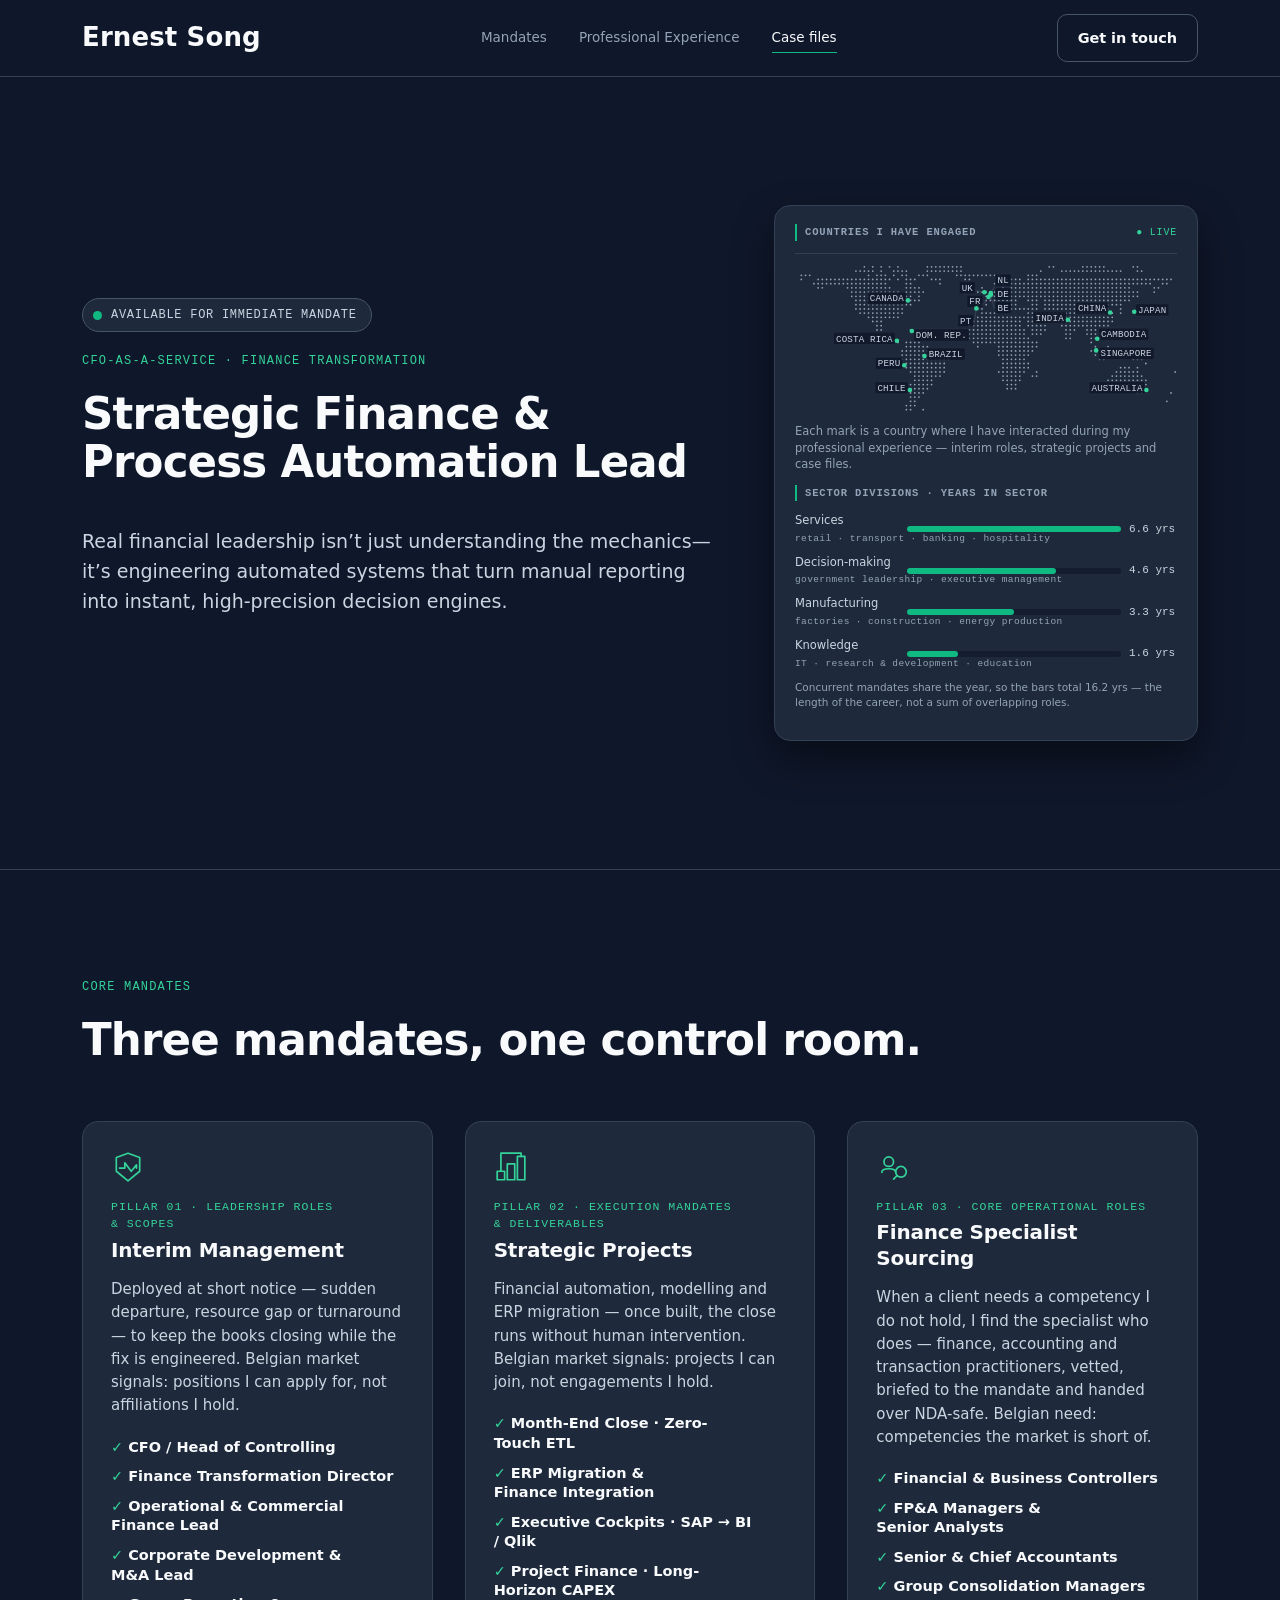
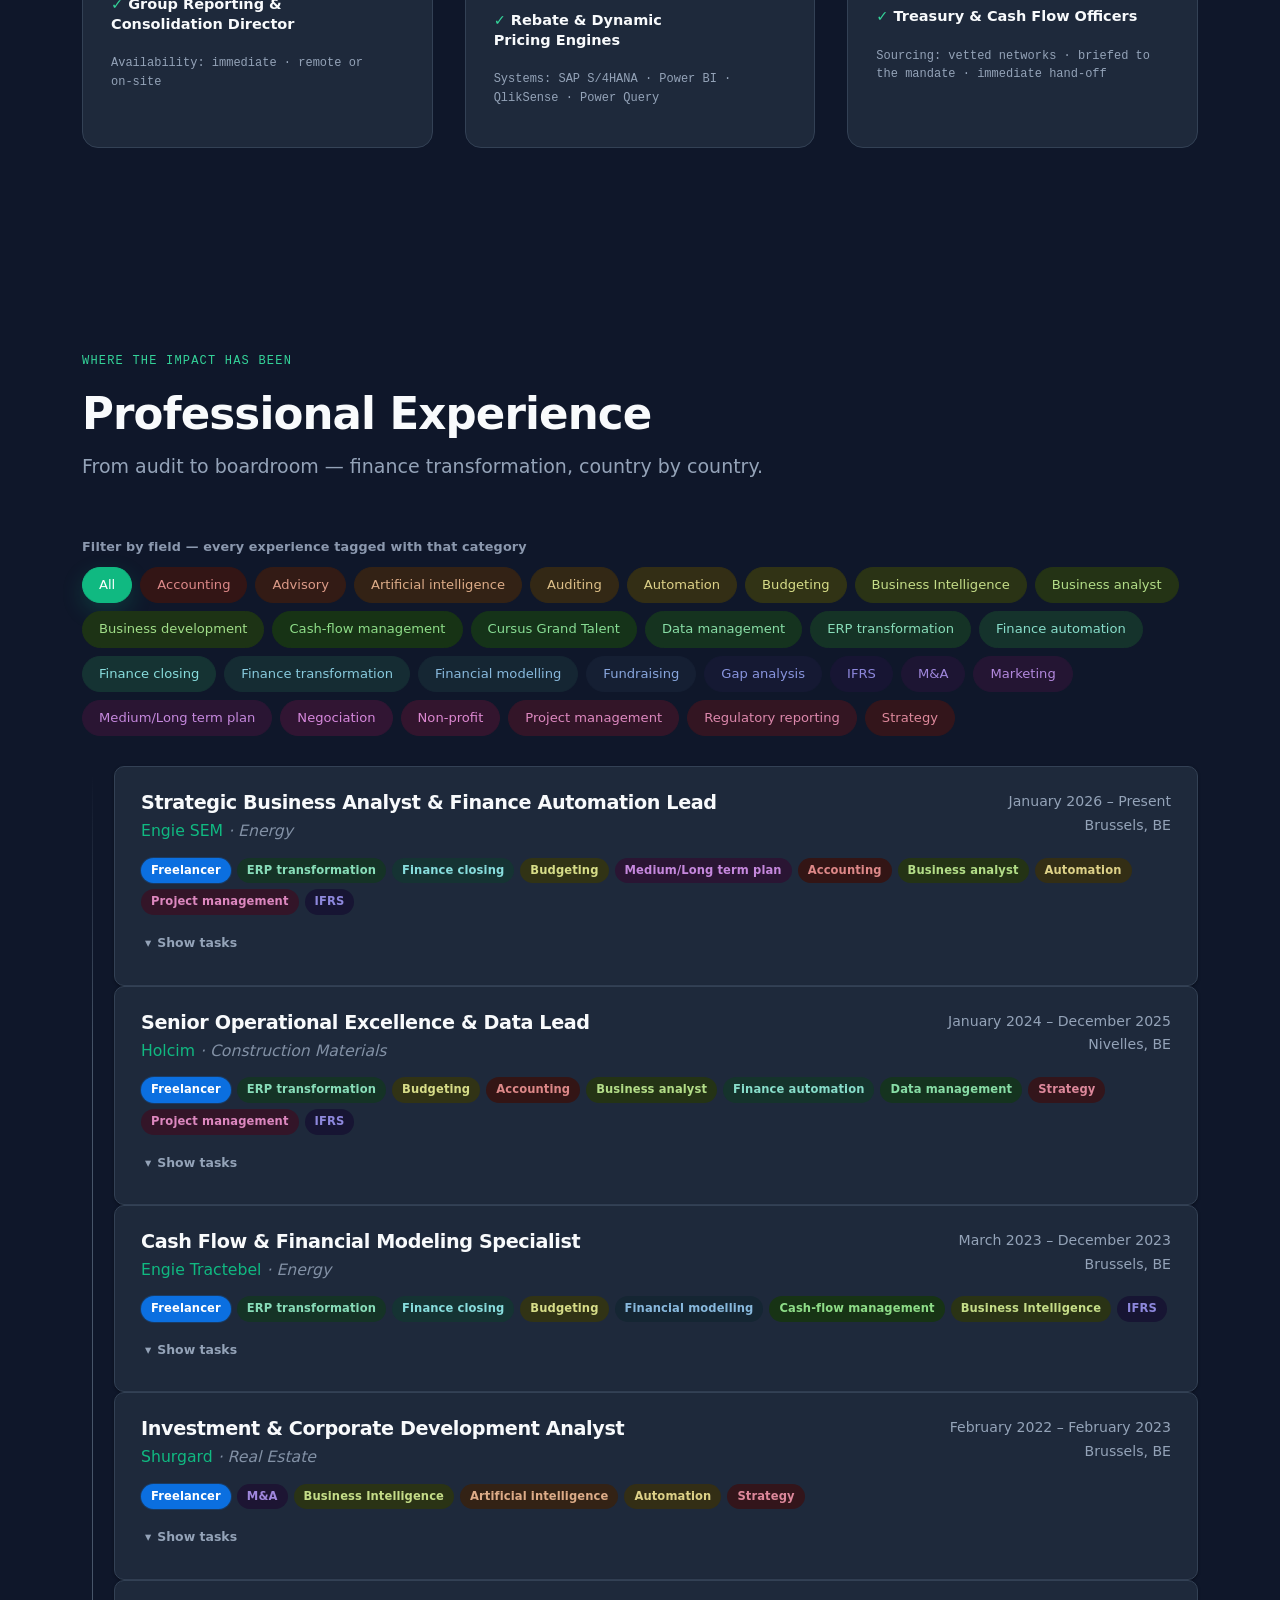
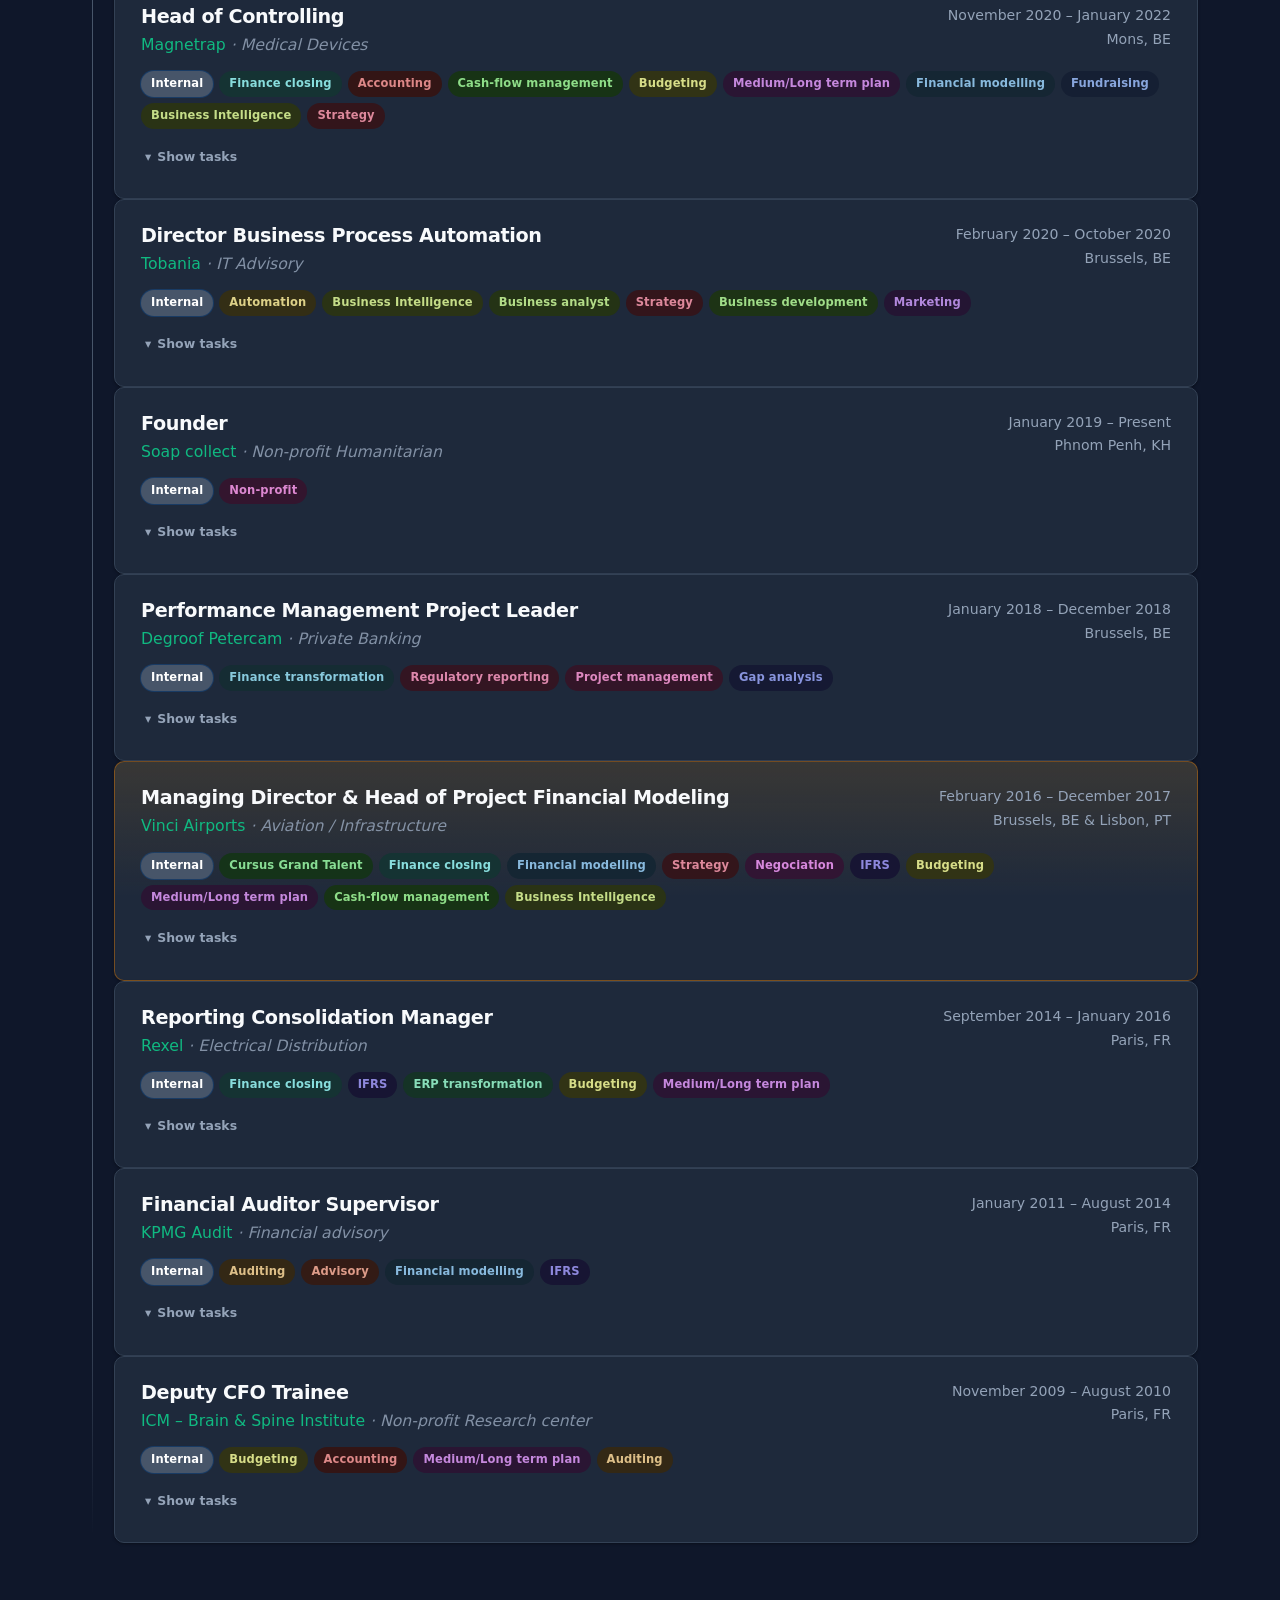
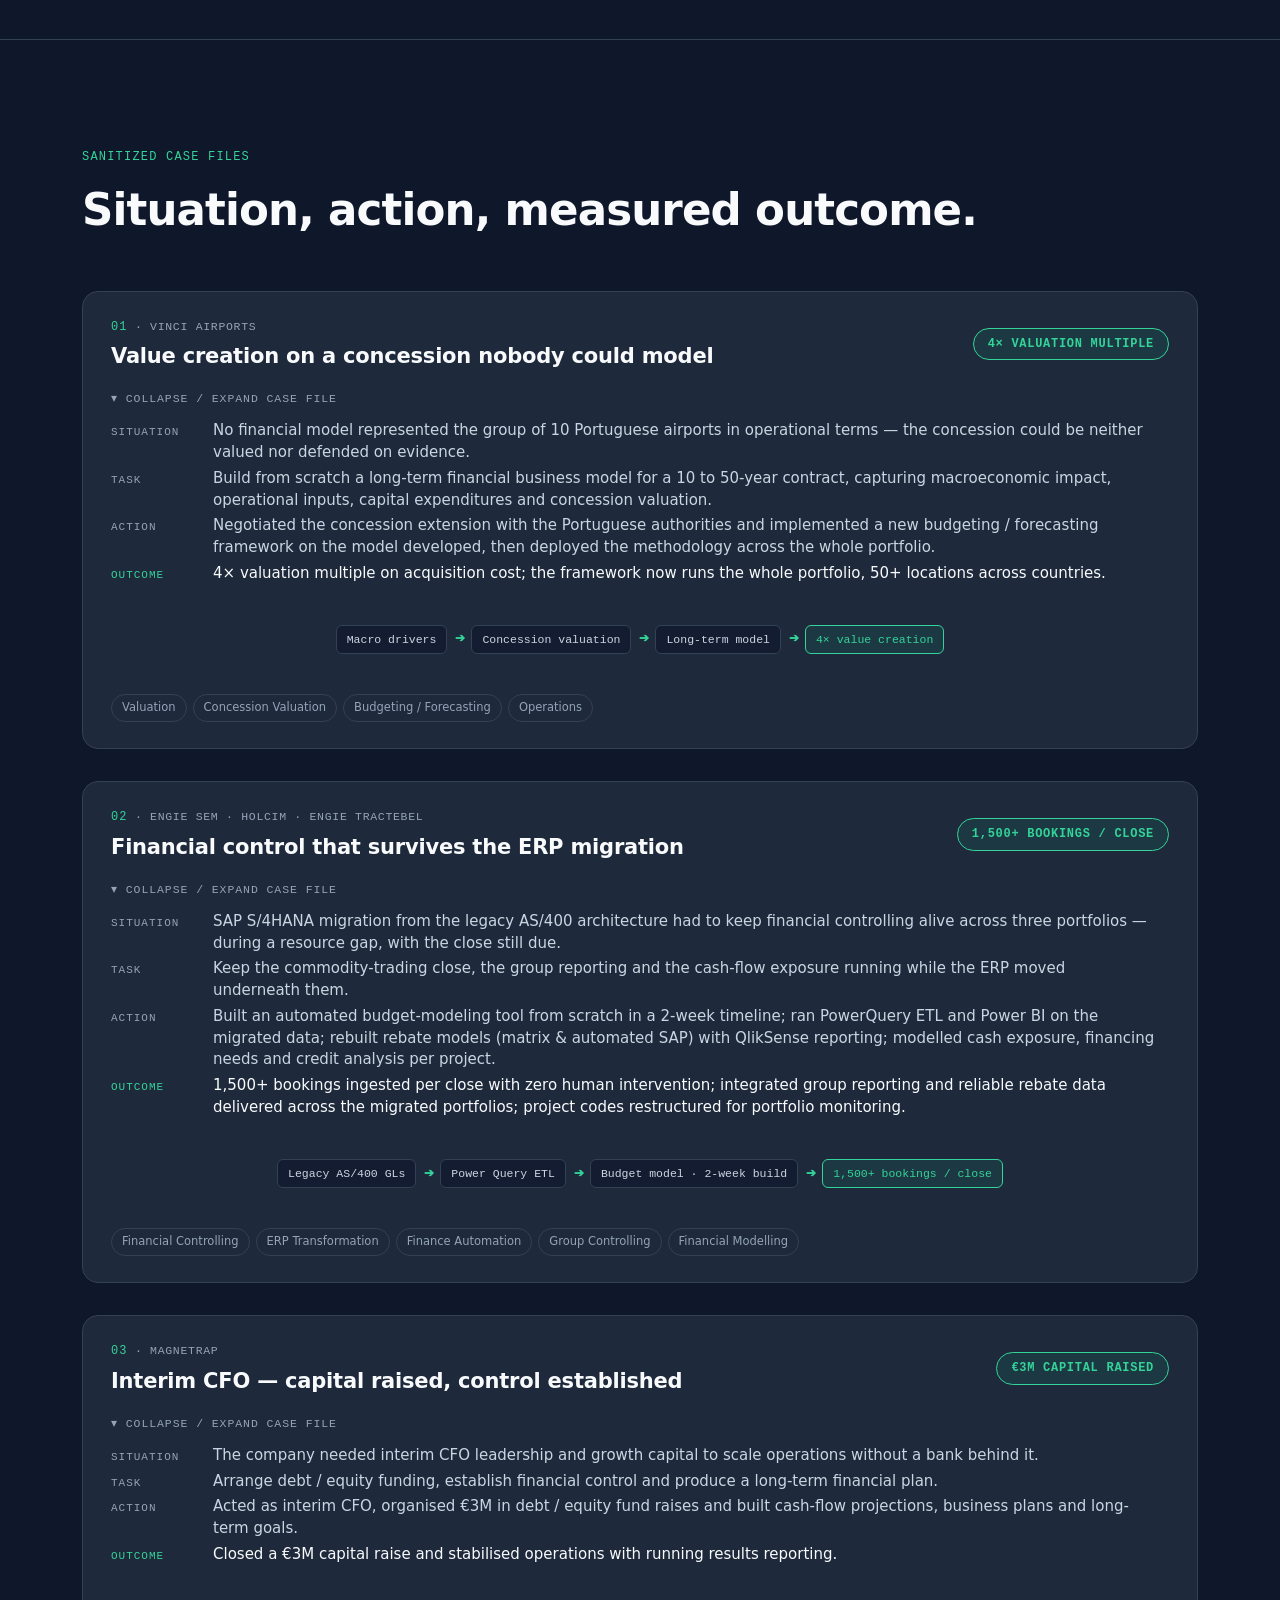
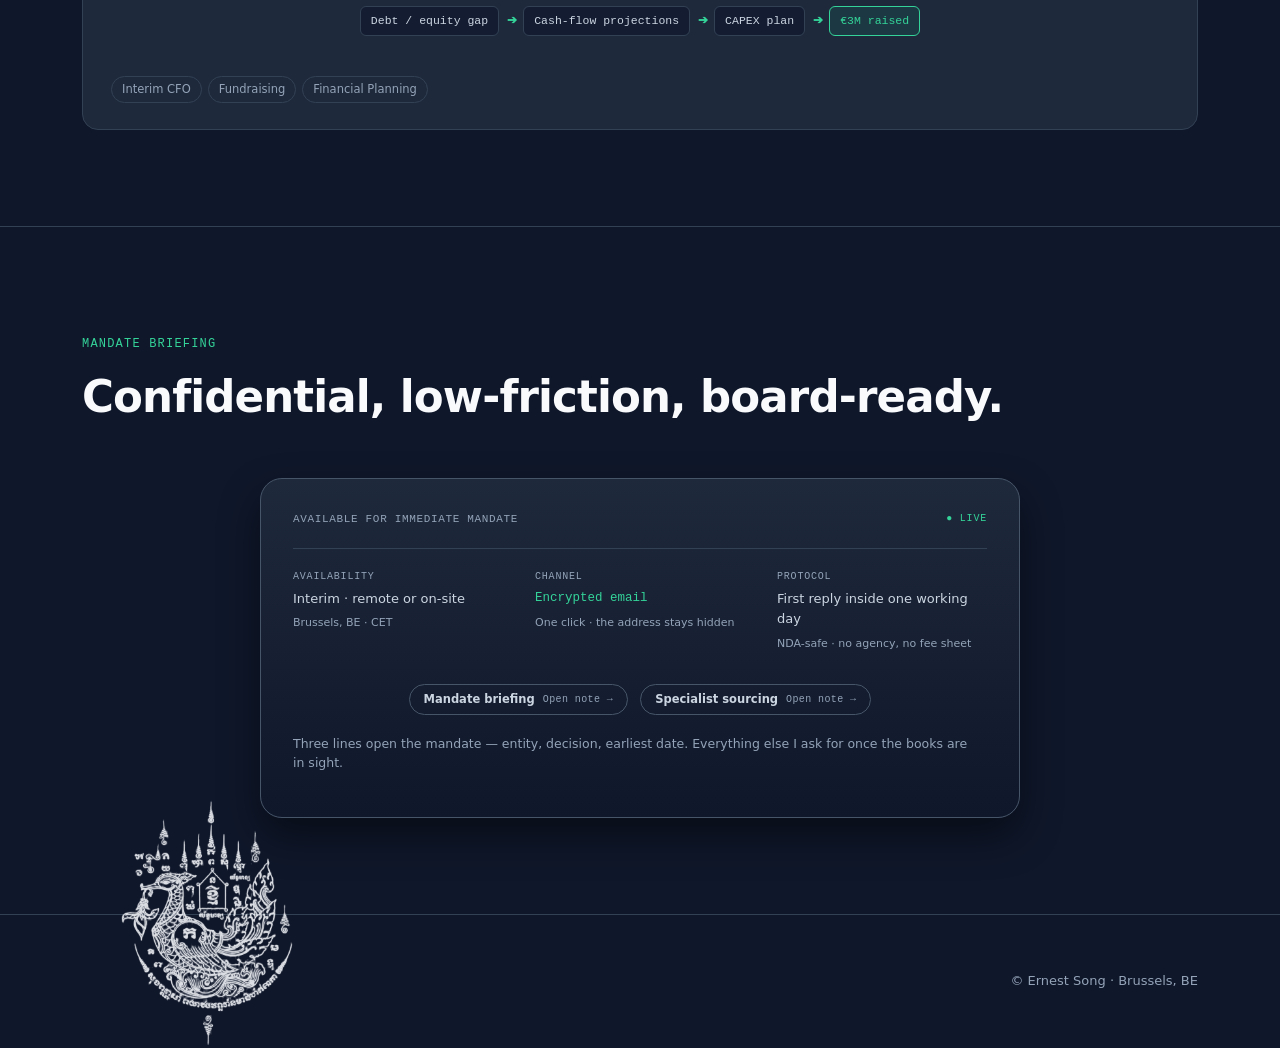
==== commit 3c36055d: "Footer mark at 250px, contact grid kept in columns, footer tagline removed" ====
--- a/index.html
+++ b/index.html
@@ -1,4 +1,4 @@
-<!DOCTYPE html><html lang="en"> <head><meta charset="UTF-8"><meta name="description" content="Real financial leadership isn’t just understanding the mechanics—it’s engineering automated systems that turn manual reporting into instant, high-precision decision engines."><meta name="viewport" content="width=device-width, initial-scale=1"><link rel="icon" href="/favicon.png" type="image/png"><link rel="apple-touch-icon" href="/apple-touch-icon.png"><meta name="author" content="Ernest SONG"><meta name="theme-color" content="#f7f7f6"><meta name="color-scheme" content="light"><meta property="og:type" content="profile"><meta property="og:title" content="Ernest SONG | CFO-As-A-Service · Finance Transformation"><meta property="og:description" content="Real financial leadership isn’t just understanding the mechanics—it’s engineering automated systems that turn manual reporting into instant, high-precision decision engines."><title>Ernest SONG | CFO-As-A-Service · Finance Transformation</title><link rel="stylesheet" href="/astro/index.upGHp0O9.css"></head> <body> <div id="top" aria-hidden="true"></div> <header class="topnav"> <div class="container topnav-inner"> <div class="logo-lockup"> <a class="logo-link" href="#top" aria-label="Ernest Song, back to top"> <img class="logo-mark" src="/assets/sacred-swan-mark.png" alt="" aria-hidden="true" width="320" height="320"> <span class="logo">Ernest Song</span> </a> </div> <nav> <a href="#services">Mandates</a> <a href="#experience">Professional Experience</a> <a href="#cases">Case files</a> </nav> <a class="btn btn-secondary" href="#contact">Get in touch</a> </div> </header>  <main id="content"> <!-- ============ A · HERO (60/40: copy · cockpit) ============ --> <section class="section hero" id="home"> <div class="container hero-grid"> <div class="hero-copy"> <span class="status-pill"><span class="status-dot"></span>Available for immediate mandate</span> <p class="eyebrow">CFO-As-A-Service · Finance Transformation</p> <h1>Strategic Finance &amp; Process Automation Lead</h1> <p class="lead">Real financial leadership isn’t just understanding the mechanics—it’s engineering automated systems that turn manual reporting into instant, high-precision decision engines.</p> </div> <!-- Compact footprint — dot map + sector bars (summary of #footprint) --> <div class="hero-foot reveal"> <div class="foot-head"> <span class="foot-title">Countries I have engaged</span> <span class="foot-live">● live</span> </div> <svg class="worldmap-mini" viewBox="0 20 1000 395" role="img" aria-label="World map marking the eighteen countries where I have engaged during my professional experience"> <path class="map-land" d="M16.5 49.5h.01M16.5 60.5h.01M27.5 49.5h.01M38.5 49.5h.01M49.5 71.5h.01M60.5 60.5h.01M60.5 71.5h.01M60.5 82.5h.01M71.5 60.5h.01M71.5 71.5h.01M71.5 82.5h.01M71.5 478.5h.01M71.5 489.5h.01M82.5 60.5h.01M82.5 71.5h.01M82.5 478.5h.01M82.5 489.5h.01M93.5 60.5h.01M93.5 71.5h.01M93.5 478.5h.01M93.5 489.5h.01M104.5 60.5h.01M104.5 71.5h.01M104.5 478.5h.01M104.5 489.5h.01M115.5 60.5h.01M115.5 71.5h.01M115.5 478.5h.01M115.5 489.5h.01M126.5 60.5h.01M126.5 71.5h.01M126.5 478.5h.01M126.5 489.5h.01M137.5 60.5h.01M137.5 71.5h.01M137.5 82.5h.01M137.5 478.5h.01M137.5 489.5h.01M148.5 60.5h.01M148.5 71.5h.01M148.5 82.5h.01M148.5 93.5h.01M148.5 104.5h.01M148.5 478.5h.01M148.5 489.5h.01M159.5 38.5h.01M159.5 60.5h.01M159.5 71.5h.01M159.5 82.5h.01M159.5 93.5h.01M159.5 104.5h.01M159.5 115.5h.01M159.5 126.5h.01M159.5 137.5h.01M159.5 478.5h.01M159.5 489.5h.01M170.5 38.5h.01M170.5 60.5h.01M170.5 71.5h.01M170.5 82.5h.01M170.5 93.5h.01M170.5 104.5h.01M170.5 115.5h.01M170.5 126.5h.01M170.5 137.5h.01M170.5 148.5h.01M170.5 478.5h.01M170.5 489.5h.01M181.5 27.5h.01M181.5 38.5h.01M181.5 60.5h.01M181.5 71.5h.01M181.5 82.5h.01M181.5 93.5h.01M181.5 104.5h.01M181.5 115.5h.01M181.5 126.5h.01M181.5 137.5h.01M181.5 148.5h.01M181.5 467.5h.01M181.5 478.5h.01M181.5 489.5h.01M192.5 38.5h.01M192.5 49.5h.01M192.5 60.5h.01M192.5 71.5h.01M192.5 82.5h.01M192.5 93.5h.01M192.5 104.5h.01M192.5 115.5h.01M192.5 126.5h.01M192.5 137.5h.01M192.5 148.5h.01M192.5 159.5h.01M192.5 478.5h.01M192.5 489.5h.01M203.5 27.5h.01M203.5 38.5h.01M203.5 60.5h.01M203.5 71.5h.01M203.5 82.5h.01M203.5 93.5h.01M203.5 104.5h.01M203.5 115.5h.01M203.5 126.5h.01M203.5 137.5h.01M203.5 148.5h.01M203.5 159.5h.01M203.5 170.5h.01M203.5 478.5h.01M203.5 489.5h.01M214.5 49.5h.01M214.5 60.5h.01M214.5 71.5h.01M214.5 82.5h.01M214.5 93.5h.01M214.5 104.5h.01M214.5 115.5h.01M214.5 126.5h.01M214.5 137.5h.01M214.5 148.5h.01M214.5 159.5h.01M214.5 170.5h.01M214.5 181.5h.01M214.5 192.5h.01M214.5 467.5h.01M214.5 478.5h.01M214.5 489.5h.01M225.5 27.5h.01M225.5 38.5h.01M225.5 49.5h.01M225.5 60.5h.01M225.5 71.5h.01M225.5 82.5h.01M225.5 93.5h.01M225.5 104.5h.01M225.5 115.5h.01M225.5 126.5h.01M225.5 137.5h.01M225.5 148.5h.01M225.5 159.5h.01M225.5 170.5h.01M225.5 181.5h.01M225.5 192.5h.01M225.5 467.5h.01M225.5 478.5h.01M225.5 489.5h.01M236.5 16.5h.01M236.5 49.5h.01M236.5 60.5h.01M236.5 71.5h.01M236.5 82.5h.01M236.5 93.5h.01M236.5 104.5h.01M236.5 115.5h.01M236.5 126.5h.01M236.5 137.5h.01M236.5 148.5h.01M236.5 159.5h.01M236.5 467.5h.01M236.5 478.5h.01M236.5 489.5h.01M247.5 16.5h.01M247.5 27.5h.01M247.5 60.5h.01M247.5 82.5h.01M247.5 93.5h.01M247.5 104.5h.01M247.5 115.5h.01M247.5 126.5h.01M247.5 137.5h.01M247.5 148.5h.01M247.5 159.5h.01M247.5 203.5h.01M247.5 467.5h.01M247.5 478.5h.01M247.5 489.5h.01M258.5 16.5h.01M258.5 38.5h.01M258.5 49.5h.01M258.5 93.5h.01M258.5 104.5h.01M258.5 115.5h.01M258.5 126.5h.01M258.5 137.5h.01M258.5 148.5h.01M258.5 159.5h.01M258.5 467.5h.01M258.5 478.5h.01M258.5 489.5h.01M269.5 16.5h.01M269.5 27.5h.01M269.5 38.5h.01M269.5 60.5h.01M269.5 93.5h.01M269.5 104.5h.01M269.5 115.5h.01M269.5 126.5h.01M269.5 137.5h.01M269.5 148.5h.01M269.5 159.5h.01M269.5 225.5h.01M269.5 467.5h.01M269.5 478.5h.01M269.5 489.5h.01M280.5 5.5h.01M280.5 16.5h.01M280.5 38.5h.01M280.5 49.5h.01M280.5 104.5h.01M280.5 115.5h.01M280.5 126.5h.01M280.5 137.5h.01M280.5 148.5h.01M280.5 247.5h.01M280.5 258.5h.01M280.5 269.5h.01M280.5 467.5h.01M280.5 478.5h.01M280.5 489.5h.01M291.5 16.5h.01M291.5 38.5h.01M291.5 49.5h.01M291.5 60.5h.01M291.5 71.5h.01M291.5 82.5h.01M291.5 93.5h.01M291.5 104.5h.01M291.5 115.5h.01M291.5 126.5h.01M291.5 225.5h.01M291.5 236.5h.01M291.5 247.5h.01M291.5 258.5h.01M291.5 269.5h.01M291.5 280.5h.01M291.5 291.5h.01M291.5 390.5h.01M291.5 401.5h.01M291.5 467.5h.01M291.5 478.5h.01M291.5 489.5h.01M302.5 5.5h.01M302.5 60.5h.01M302.5 71.5h.01M302.5 82.5h.01M302.5 93.5h.01M302.5 104.5h.01M302.5 115.5h.01M302.5 126.5h.01M302.5 192.5h.01M302.5 225.5h.01M302.5 236.5h.01M302.5 247.5h.01M302.5 258.5h.01M302.5 269.5h.01M302.5 280.5h.01M302.5 291.5h.01M302.5 302.5h.01M302.5 335.5h.01M302.5 346.5h.01M302.5 357.5h.01M302.5 368.5h.01M302.5 379.5h.01M302.5 390.5h.01M302.5 401.5h.01M302.5 456.5h.01M302.5 467.5h.01M302.5 489.5h.01M313.5 60.5h.01M313.5 82.5h.01M313.5 93.5h.01M313.5 115.5h.01M313.5 225.5h.01M313.5 236.5h.01M313.5 247.5h.01M313.5 258.5h.01M313.5 269.5h.01M313.5 280.5h.01M313.5 291.5h.01M313.5 302.5h.01M313.5 313.5h.01M313.5 324.5h.01M313.5 335.5h.01M313.5 346.5h.01M313.5 357.5h.01M313.5 368.5h.01M313.5 379.5h.01M313.5 390.5h.01M313.5 456.5h.01M313.5 467.5h.01M313.5 489.5h.01M324.5 16.5h.01M324.5 49.5h.01M324.5 82.5h.01M324.5 93.5h.01M324.5 104.5h.01M324.5 115.5h.01M324.5 225.5h.01M324.5 236.5h.01M324.5 247.5h.01M324.5 258.5h.01M324.5 269.5h.01M324.5 280.5h.01M324.5 291.5h.01M324.5 302.5h.01M324.5 313.5h.01M324.5 324.5h.01M324.5 335.5h.01M324.5 346.5h.01M324.5 357.5h.01M324.5 368.5h.01M324.5 456.5h.01M324.5 467.5h.01M335.5 16.5h.01M335.5 49.5h.01M335.5 93.5h.01M335.5 236.5h.01M335.5 247.5h.01M335.5 258.5h.01M335.5 269.5h.01M335.5 280.5h.01M335.5 291.5h.01M335.5 302.5h.01M335.5 313.5h.01M335.5 324.5h.01M335.5 335.5h.01M335.5 346.5h.01M335.5 357.5h.01M335.5 401.5h.01M346.5 16.5h.01M346.5 27.5h.01M346.5 38.5h.01M346.5 49.5h.01M346.5 236.5h.01M346.5 247.5h.01M346.5 258.5h.01M346.5 269.5h.01M346.5 280.5h.01M346.5 291.5h.01M346.5 302.5h.01M346.5 313.5h.01M346.5 324.5h.01M346.5 335.5h.01M346.5 346.5h.01M357.5 16.5h.01M357.5 27.5h.01M357.5 38.5h.01M357.5 60.5h.01M357.5 247.5h.01M357.5 258.5h.01M357.5 269.5h.01M357.5 280.5h.01M357.5 291.5h.01M357.5 302.5h.01M357.5 313.5h.01M357.5 324.5h.01M357.5 335.5h.01M368.5 16.5h.01M368.5 27.5h.01M368.5 38.5h.01M368.5 60.5h.01M368.5 258.5h.01M368.5 269.5h.01M368.5 280.5h.01M368.5 291.5h.01M368.5 302.5h.01M368.5 313.5h.01M379.5 5.5h.01M379.5 16.5h.01M379.5 27.5h.01M379.5 38.5h.01M379.5 60.5h.01M379.5 71.5h.01M379.5 258.5h.01M379.5 269.5h.01M379.5 280.5h.01M379.5 291.5h.01M379.5 302.5h.01M379.5 313.5h.01M390.5 5.5h.01M390.5 16.5h.01M390.5 27.5h.01M390.5 38.5h.01M390.5 269.5h.01M390.5 280.5h.01M390.5 291.5h.01M390.5 302.5h.01M390.5 489.5h.01M401.5 5.5h.01M401.5 16.5h.01M401.5 27.5h.01M401.5 38.5h.01M401.5 269.5h.01M401.5 489.5h.01M412.5 5.5h.01M412.5 16.5h.01M412.5 27.5h.01M412.5 38.5h.01M412.5 478.5h.01M412.5 489.5h.01M423.5 5.5h.01M423.5 16.5h.01M423.5 27.5h.01M423.5 38.5h.01M423.5 49.5h.01M423.5 478.5h.01M423.5 489.5h.01M434.5 16.5h.01M434.5 27.5h.01M434.5 38.5h.01M434.5 49.5h.01M434.5 478.5h.01M434.5 489.5h.01M445.5 16.5h.01M445.5 49.5h.01M445.5 60.5h.01M445.5 478.5h.01M445.5 489.5h.01M456.5 49.5h.01M456.5 60.5h.01M456.5 181.5h.01M456.5 192.5h.01M456.5 203.5h.01M456.5 214.5h.01M456.5 467.5h.01M456.5 478.5h.01M456.5 489.5h.01M467.5 49.5h.01M467.5 170.5h.01M467.5 181.5h.01M467.5 192.5h.01M467.5 203.5h.01M467.5 214.5h.01M467.5 225.5h.01M467.5 467.5h.01M467.5 478.5h.01M467.5 489.5h.01M478.5 49.5h.01M478.5 93.5h.01M478.5 126.5h.01M478.5 137.5h.01M478.5 159.5h.01M478.5 170.5h.01M478.5 181.5h.01M478.5 192.5h.01M478.5 203.5h.01M478.5 214.5h.01M478.5 225.5h.01M478.5 236.5h.01M478.5 467.5h.01M478.5 478.5h.01M478.5 489.5h.01M489.5 49.5h.01M489.5 82.5h.01M489.5 93.5h.01M489.5 126.5h.01M489.5 137.5h.01M489.5 148.5h.01M489.5 159.5h.01M489.5 170.5h.01M489.5 181.5h.01M489.5 192.5h.01M489.5 203.5h.01M489.5 214.5h.01M489.5 225.5h.01M489.5 467.5h.01M489.5 478.5h.01M489.5 489.5h.01M500.5 49.5h.01M500.5 93.5h.01M500.5 104.5h.01M500.5 115.5h.01M500.5 126.5h.01M500.5 148.5h.01M500.5 159.5h.01M500.5 170.5h.01M500.5 181.5h.01M500.5 192.5h.01M500.5 203.5h.01M500.5 214.5h.01M500.5 225.5h.01M500.5 467.5h.01M500.5 478.5h.01M500.5 489.5h.01M511.5 49.5h.01M511.5 104.5h.01M511.5 115.5h.01M511.5 148.5h.01M511.5 159.5h.01M511.5 170.5h.01M511.5 181.5h.01M511.5 192.5h.01M511.5 203.5h.01M511.5 214.5h.01M511.5 225.5h.01M511.5 467.5h.01M511.5 478.5h.01M511.5 489.5h.01M522.5 49.5h.01M522.5 71.5h.01M522.5 93.5h.01M522.5 104.5h.01M522.5 115.5h.01M522.5 148.5h.01M522.5 159.5h.01M522.5 170.5h.01M522.5 181.5h.01M522.5 192.5h.01M522.5 203.5h.01M522.5 214.5h.01M522.5 225.5h.01M522.5 456.5h.01M522.5 467.5h.01M522.5 478.5h.01M522.5 489.5h.01M533.5 16.5h.01M533.5 49.5h.01M533.5 60.5h.01M533.5 71.5h.01M533.5 93.5h.01M533.5 104.5h.01M533.5 115.5h.01M533.5 126.5h.01M533.5 159.5h.01M533.5 170.5h.01M533.5 181.5h.01M533.5 192.5h.01M533.5 203.5h.01M533.5 214.5h.01M533.5 225.5h.01M533.5 236.5h.01M533.5 247.5h.01M533.5 258.5h.01M533.5 302.5h.01M533.5 467.5h.01M533.5 478.5h.01M533.5 489.5h.01M544.5 16.5h.01M544.5 60.5h.01M544.5 71.5h.01M544.5 82.5h.01M544.5 93.5h.01M544.5 104.5h.01M544.5 115.5h.01M544.5 137.5h.01M544.5 159.5h.01M544.5 170.5h.01M544.5 181.5h.01M544.5 192.5h.01M544.5 203.5h.01M544.5 214.5h.01M544.5 225.5h.01M544.5 236.5h.01M544.5 247.5h.01M544.5 258.5h.01M544.5 269.5h.01M544.5 280.5h.01M544.5 291.5h.01M544.5 302.5h.01M544.5 313.5h.01M544.5 324.5h.01M544.5 456.5h.01M544.5 467.5h.01M544.5 478.5h.01M544.5 489.5h.01M555.5 60.5h.01M555.5 93.5h.01M555.5 104.5h.01M555.5 115.5h.01M555.5 126.5h.01M555.5 159.5h.01M555.5 170.5h.01M555.5 181.5h.01M555.5 192.5h.01M555.5 203.5h.01M555.5 214.5h.01M555.5 225.5h.01M555.5 236.5h.01M555.5 247.5h.01M555.5 258.5h.01M555.5 269.5h.01M555.5 280.5h.01M555.5 291.5h.01M555.5 302.5h.01M555.5 313.5h.01M555.5 324.5h.01M555.5 335.5h.01M555.5 346.5h.01M555.5 456.5h.01M555.5 467.5h.01M555.5 478.5h.01M555.5 489.5h.01M566.5 60.5h.01M566.5 71.5h.01M566.5 82.5h.01M566.5 93.5h.01M566.5 104.5h.01M566.5 115.5h.01M566.5 126.5h.01M566.5 137.5h.01M566.5 159.5h.01M566.5 170.5h.01M566.5 181.5h.01M566.5 192.5h.01M566.5 203.5h.01M566.5 214.5h.01M566.5 225.5h.01M566.5 236.5h.01M566.5 247.5h.01M566.5 258.5h.01M566.5 269.5h.01M566.5 280.5h.01M566.5 291.5h.01M566.5 302.5h.01M566.5 313.5h.01M566.5 324.5h.01M566.5 335.5h.01M566.5 346.5h.01M566.5 467.5h.01M566.5 478.5h.01M566.5 489.5h.01M577.5 60.5h.01M577.5 71.5h.01M577.5 82.5h.01M577.5 93.5h.01M577.5 104.5h.01M577.5 115.5h.01M577.5 126.5h.01M577.5 137.5h.01M577.5 159.5h.01M577.5 170.5h.01M577.5 181.5h.01M577.5 192.5h.01M577.5 203.5h.01M577.5 214.5h.01M577.5 225.5h.01M577.5 236.5h.01M577.5 247.5h.01M577.5 258.5h.01M577.5 269.5h.01M577.5 280.5h.01M577.5 291.5h.01M577.5 302.5h.01M577.5 313.5h.01M577.5 324.5h.01M577.5 335.5h.01M577.5 346.5h.01M577.5 467.5h.01M577.5 478.5h.01M577.5 489.5h.01M588.5 60.5h.01M588.5 71.5h.01M588.5 82.5h.01M588.5 93.5h.01M588.5 104.5h.01M588.5 137.5h.01M588.5 159.5h.01M588.5 170.5h.01M588.5 181.5h.01M588.5 192.5h.01M588.5 203.5h.01M588.5 214.5h.01M588.5 225.5h.01M588.5 236.5h.01M588.5 247.5h.01M588.5 258.5h.01M588.5 269.5h.01M588.5 280.5h.01M588.5 291.5h.01M588.5 302.5h.01M588.5 313.5h.01M588.5 324.5h.01M588.5 456.5h.01M588.5 467.5h.01M588.5 478.5h.01M588.5 489.5h.01M599.5 71.5h.01M599.5 82.5h.01M599.5 93.5h.01M599.5 104.5h.01M599.5 137.5h.01M599.5 159.5h.01M599.5 192.5h.01M599.5 203.5h.01M599.5 214.5h.01M599.5 225.5h.01M599.5 236.5h.01M599.5 247.5h.01M599.5 258.5h.01M599.5 269.5h.01M599.5 280.5h.01M599.5 291.5h.01M599.5 302.5h.01M599.5 456.5h.01M599.5 467.5h.01M599.5 478.5h.01M599.5 489.5h.01M610.5 49.5h.01M610.5 60.5h.01M610.5 71.5h.01M610.5 82.5h.01M610.5 93.5h.01M610.5 104.5h.01M610.5 115.5h.01M610.5 137.5h.01M610.5 148.5h.01M610.5 159.5h.01M610.5 170.5h.01M610.5 181.5h.01M610.5 214.5h.01M610.5 225.5h.01M610.5 236.5h.01M610.5 247.5h.01M610.5 258.5h.01M610.5 280.5h.01M610.5 291.5h.01M610.5 456.5h.01M610.5 467.5h.01M610.5 478.5h.01M610.5 489.5h.01M621.5 49.5h.01M621.5 60.5h.01M621.5 71.5h.01M621.5 82.5h.01M621.5 93.5h.01M621.5 104.5h.01M621.5 115.5h.01M621.5 126.5h.01M621.5 137.5h.01M621.5 148.5h.01M621.5 159.5h.01M621.5 170.5h.01M621.5 181.5h.01M621.5 192.5h.01M621.5 203.5h.01M621.5 225.5h.01M621.5 236.5h.01M621.5 247.5h.01M621.5 313.5h.01M621.5 456.5h.01M621.5 467.5h.01M621.5 478.5h.01M621.5 489.5h.01M632.5 49.5h.01M632.5 60.5h.01M632.5 71.5h.01M632.5 82.5h.01M632.5 93.5h.01M632.5 104.5h.01M632.5 115.5h.01M632.5 126.5h.01M632.5 137.5h.01M632.5 148.5h.01M632.5 159.5h.01M632.5 170.5h.01M632.5 181.5h.01M632.5 192.5h.01M632.5 203.5h.01M632.5 225.5h.01M632.5 236.5h.01M632.5 302.5h.01M632.5 313.5h.01M632.5 456.5h.01M632.5 467.5h.01M632.5 478.5h.01M632.5 489.5h.01M643.5 38.5h.01M643.5 60.5h.01M643.5 71.5h.01M643.5 82.5h.01M643.5 93.5h.01M643.5 104.5h.01M643.5 148.5h.01M643.5 159.5h.01M643.5 181.5h.01M643.5 192.5h.01M643.5 203.5h.01M643.5 445.5h.01M643.5 456.5h.01M643.5 467.5h.01M643.5 478.5h.01M643.5 489.5h.01M654.5 60.5h.01M654.5 71.5h.01M654.5 82.5h.01M654.5 93.5h.01M654.5 104.5h.01M654.5 115.5h.01M654.5 126.5h.01M654.5 137.5h.01M654.5 148.5h.01M654.5 159.5h.01M654.5 170.5h.01M654.5 181.5h.01M654.5 192.5h.01M654.5 445.5h.01M654.5 456.5h.01M654.5 467.5h.01M654.5 478.5h.01M654.5 489.5h.01M665.5 27.5h.01M665.5 60.5h.01M665.5 71.5h.01M665.5 82.5h.01M665.5 93.5h.01M665.5 104.5h.01M665.5 115.5h.01M665.5 126.5h.01M665.5 137.5h.01M665.5 148.5h.01M665.5 159.5h.01M665.5 170.5h.01M665.5 456.5h.01M665.5 467.5h.01M665.5 478.5h.01M665.5 489.5h.01M676.5 27.5h.01M676.5 60.5h.01M676.5 71.5h.01M676.5 82.5h.01M676.5 93.5h.01M676.5 104.5h.01M676.5 115.5h.01M676.5 126.5h.01M676.5 137.5h.01M676.5 148.5h.01M676.5 159.5h.01M676.5 170.5h.01M676.5 456.5h.01M676.5 467.5h.01M676.5 478.5h.01M676.5 489.5h.01M687.5 60.5h.01M687.5 71.5h.01M687.5 82.5h.01M687.5 93.5h.01M687.5 104.5h.01M687.5 115.5h.01M687.5 126.5h.01M687.5 137.5h.01M687.5 148.5h.01M687.5 159.5h.01M687.5 170.5h.01M687.5 456.5h.01M687.5 467.5h.01M687.5 478.5h.01M687.5 489.5h.01M698.5 38.5h.01M698.5 60.5h.01M698.5 71.5h.01M698.5 82.5h.01M698.5 93.5h.01M698.5 104.5h.01M698.5 115.5h.01M698.5 126.5h.01M698.5 137.5h.01M698.5 148.5h.01M698.5 159.5h.01M698.5 170.5h.01M698.5 181.5h.01M698.5 467.5h.01M698.5 478.5h.01M698.5 489.5h.01M709.5 38.5h.01M709.5 60.5h.01M709.5 71.5h.01M709.5 82.5h.01M709.5 93.5h.01M709.5 104.5h.01M709.5 115.5h.01M709.5 126.5h.01M709.5 137.5h.01M709.5 148.5h.01M709.5 159.5h.01M709.5 170.5h.01M709.5 181.5h.01M709.5 192.5h.01M709.5 203.5h.01M709.5 214.5h.01M709.5 456.5h.01M709.5 467.5h.01M709.5 478.5h.01M709.5 489.5h.01M720.5 38.5h.01M720.5 60.5h.01M720.5 71.5h.01M720.5 82.5h.01M720.5 93.5h.01M720.5 104.5h.01M720.5 115.5h.01M720.5 126.5h.01M720.5 137.5h.01M720.5 148.5h.01M720.5 159.5h.01M720.5 170.5h.01M720.5 181.5h.01M720.5 192.5h.01M720.5 203.5h.01M720.5 214.5h.01M720.5 456.5h.01M720.5 467.5h.01M720.5 478.5h.01M720.5 489.5h.01M731.5 38.5h.01M731.5 60.5h.01M731.5 71.5h.01M731.5 82.5h.01M731.5 93.5h.01M731.5 104.5h.01M731.5 115.5h.01M731.5 126.5h.01M731.5 137.5h.01M731.5 148.5h.01M731.5 159.5h.01M731.5 170.5h.01M731.5 181.5h.01M731.5 192.5h.01M731.5 456.5h.01M731.5 467.5h.01M731.5 478.5h.01M731.5 489.5h.01M742.5 38.5h.01M742.5 60.5h.01M742.5 71.5h.01M742.5 82.5h.01M742.5 93.5h.01M742.5 104.5h.01M742.5 115.5h.01M742.5 126.5h.01M742.5 137.5h.01M742.5 148.5h.01M742.5 159.5h.01M742.5 170.5h.01M742.5 181.5h.01M742.5 456.5h.01M742.5 467.5h.01M742.5 478.5h.01M742.5 489.5h.01M753.5 27.5h.01M753.5 38.5h.01M753.5 60.5h.01M753.5 71.5h.01M753.5 82.5h.01M753.5 93.5h.01M753.5 104.5h.01M753.5 115.5h.01M753.5 126.5h.01M753.5 137.5h.01M753.5 148.5h.01M753.5 159.5h.01M753.5 170.5h.01M753.5 181.5h.01M753.5 456.5h.01M753.5 467.5h.01M753.5 478.5h.01M753.5 489.5h.01M764.5 16.5h.01M764.5 27.5h.01M764.5 38.5h.01M764.5 60.5h.01M764.5 71.5h.01M764.5 82.5h.01M764.5 93.5h.01M764.5 104.5h.01M764.5 115.5h.01M764.5 126.5h.01M764.5 137.5h.01M764.5 148.5h.01M764.5 159.5h.01M764.5 170.5h.01M764.5 181.5h.01M764.5 192.5h.01M764.5 203.5h.01M764.5 456.5h.01M764.5 467.5h.01M764.5 478.5h.01M764.5 489.5h.01M775.5 16.5h.01M775.5 27.5h.01M775.5 38.5h.01M775.5 60.5h.01M775.5 71.5h.01M775.5 82.5h.01M775.5 93.5h.01M775.5 104.5h.01M775.5 115.5h.01M775.5 126.5h.01M775.5 137.5h.01M775.5 148.5h.01M775.5 159.5h.01M775.5 170.5h.01M775.5 181.5h.01M775.5 192.5h.01M775.5 203.5h.01M775.5 214.5h.01M775.5 225.5h.01M775.5 247.5h.01M775.5 456.5h.01M775.5 467.5h.01M775.5 478.5h.01M775.5 489.5h.01M786.5 27.5h.01M786.5 38.5h.01M786.5 60.5h.01M786.5 71.5h.01M786.5 82.5h.01M786.5 93.5h.01M786.5 104.5h.01M786.5 115.5h.01M786.5 126.5h.01M786.5 137.5h.01M786.5 148.5h.01M786.5 159.5h.01M786.5 170.5h.01M786.5 181.5h.01M786.5 192.5h.01M786.5 203.5h.01M786.5 214.5h.01M786.5 236.5h.01M786.5 258.5h.01M786.5 445.5h.01M786.5 456.5h.01M786.5 467.5h.01M786.5 478.5h.01M786.5 489.5h.01M797.5 27.5h.01M797.5 38.5h.01M797.5 60.5h.01M797.5 71.5h.01M797.5 82.5h.01M797.5 93.5h.01M797.5 104.5h.01M797.5 115.5h.01M797.5 126.5h.01M797.5 137.5h.01M797.5 148.5h.01M797.5 159.5h.01M797.5 170.5h.01M797.5 181.5h.01M797.5 203.5h.01M797.5 214.5h.01M797.5 269.5h.01M797.5 456.5h.01M797.5 467.5h.01M797.5 478.5h.01M797.5 489.5h.01M808.5 27.5h.01M808.5 38.5h.01M808.5 60.5h.01M808.5 71.5h.01M808.5 82.5h.01M808.5 93.5h.01M808.5 104.5h.01M808.5 115.5h.01M808.5 126.5h.01M808.5 137.5h.01M808.5 148.5h.01M808.5 159.5h.01M808.5 170.5h.01M808.5 181.5h.01M808.5 247.5h.01M808.5 258.5h.01M808.5 269.5h.01M808.5 445.5h.01M808.5 456.5h.01M808.5 467.5h.01M808.5 478.5h.01M808.5 489.5h.01M819.5 38.5h.01M819.5 60.5h.01M819.5 71.5h.01M819.5 82.5h.01M819.5 93.5h.01M819.5 104.5h.01M819.5 115.5h.01M819.5 126.5h.01M819.5 137.5h.01M819.5 148.5h.01M819.5 159.5h.01M819.5 170.5h.01M819.5 181.5h.01M819.5 236.5h.01M819.5 247.5h.01M819.5 258.5h.01M819.5 324.5h.01M819.5 335.5h.01M819.5 445.5h.01M819.5 456.5h.01M819.5 467.5h.01M819.5 478.5h.01M819.5 489.5h.01M830.5 38.5h.01M830.5 60.5h.01M830.5 71.5h.01M830.5 82.5h.01M830.5 93.5h.01M830.5 104.5h.01M830.5 115.5h.01M830.5 126.5h.01M830.5 148.5h.01M830.5 159.5h.01M830.5 170.5h.01M830.5 258.5h.01M830.5 313.5h.01M830.5 324.5h.01M830.5 335.5h.01M830.5 346.5h.01M830.5 456.5h.01M830.5 467.5h.01M830.5 478.5h.01M830.5 489.5h.01M841.5 38.5h.01M841.5 60.5h.01M841.5 71.5h.01M841.5 82.5h.01M841.5 93.5h.01M841.5 104.5h.01M841.5 115.5h.01M841.5 126.5h.01M841.5 247.5h.01M841.5 302.5h.01M841.5 313.5h.01M841.5 324.5h.01M841.5 335.5h.01M841.5 346.5h.01M841.5 456.5h.01M841.5 467.5h.01M841.5 478.5h.01M841.5 489.5h.01M852.5 38.5h.01M852.5 60.5h.01M852.5 71.5h.01M852.5 82.5h.01M852.5 93.5h.01M852.5 104.5h.01M852.5 115.5h.01M852.5 126.5h.01M852.5 137.5h.01M852.5 148.5h.01M852.5 291.5h.01M852.5 302.5h.01M852.5 313.5h.01M852.5 324.5h.01M852.5 335.5h.01M852.5 456.5h.01M852.5 467.5h.01M852.5 478.5h.01M852.5 489.5h.01M863.5 60.5h.01M863.5 71.5h.01M863.5 82.5h.01M863.5 93.5h.01M863.5 104.5h.01M863.5 115.5h.01M863.5 291.5h.01M863.5 302.5h.01M863.5 313.5h.01M863.5 324.5h.01M863.5 335.5h.01M863.5 445.5h.01M863.5 456.5h.01M863.5 467.5h.01M863.5 478.5h.01M863.5 489.5h.01M874.5 60.5h.01M874.5 71.5h.01M874.5 82.5h.01M874.5 93.5h.01M874.5 104.5h.01M874.5 115.5h.01M874.5 291.5h.01M874.5 302.5h.01M874.5 313.5h.01M874.5 324.5h.01M874.5 335.5h.01M874.5 346.5h.01M874.5 445.5h.01M874.5 456.5h.01M874.5 467.5h.01M874.5 478.5h.01M874.5 489.5h.01M885.5 27.5h.01M885.5 60.5h.01M885.5 71.5h.01M885.5 93.5h.01M885.5 104.5h.01M885.5 258.5h.01M885.5 269.5h.01M885.5 302.5h.01M885.5 313.5h.01M885.5 324.5h.01M885.5 335.5h.01M885.5 346.5h.01M885.5 456.5h.01M885.5 467.5h.01M885.5 478.5h.01M885.5 489.5h.01M896.5 27.5h.01M896.5 38.5h.01M896.5 60.5h.01M896.5 71.5h.01M896.5 93.5h.01M896.5 104.5h.01M896.5 269.5h.01M896.5 291.5h.01M896.5 302.5h.01M896.5 313.5h.01M896.5 324.5h.01M896.5 335.5h.01M896.5 346.5h.01M896.5 357.5h.01M896.5 456.5h.01M896.5 467.5h.01M896.5 478.5h.01M896.5 489.5h.01M907.5 38.5h.01M907.5 60.5h.01M907.5 71.5h.01M907.5 269.5h.01M907.5 313.5h.01M907.5 324.5h.01M907.5 335.5h.01M907.5 346.5h.01M907.5 357.5h.01M907.5 456.5h.01M907.5 467.5h.01M907.5 478.5h.01M907.5 489.5h.01M918.5 60.5h.01M918.5 71.5h.01M918.5 280.5h.01M918.5 324.5h.01M918.5 335.5h.01M918.5 346.5h.01M918.5 456.5h.01M918.5 467.5h.01M918.5 478.5h.01M918.5 489.5h.01M929.5 60.5h.01M929.5 71.5h.01M929.5 456.5h.01M929.5 467.5h.01M929.5 478.5h.01M929.5 489.5h.01M940.5 60.5h.01M940.5 82.5h.01M940.5 93.5h.01M940.5 456.5h.01M940.5 467.5h.01M940.5 478.5h.01M940.5 489.5h.01M951.5 60.5h.01M951.5 82.5h.01M951.5 467.5h.01M951.5 478.5h.01M962.5 60.5h.01M962.5 71.5h.01M962.5 467.5h.01M973.5 60.5h.01M973.5 71.5h.01M973.5 379.5h.01M984.5 60.5h.01M984.5 357.5h.01M995.5 302.5h.01"></path> <line class="pin-leader" key="be" x1="512.2222222222223" y1="100.58823529411765" x2="522" y2="138"></line><line class="pin-leader" key="fr" x1="506.6666666666667" y1="106.1764705882353" x2="494" y2="124"></line><line class="pin-leader" key="pt" x1="474.72222222222223" y1="136.17647058823528" x2="470" y2="168"></line><line class="pin-leader" key="nl" x1="512.5" y1="95.88235294117648" x2="522" y2="80"></line><line class="pin-leader" key="de" x1="512.2222222222223" y1="100" x2="522" y2="104"></line><line class="pin-leader" key="uk" x1="495.83333333333337" y1="94.11764705882352" x2="474" y2="90"></line> <g class="pin-mini-plates"> <rect class="pin-mini-plate" key="ca" x="189.6" y="94" width="101.4" height="32" rx="4"></rect><rect class="pin-mini-plate" key="br" x="344" y="240" width="101.4" height="32" rx="4"></rect><rect class="pin-mini-plate" key="cl" x="209.5" y="328" width="86.5" height="32" rx="4"></rect><rect class="pin-mini-plate" key="pe" x="210.4" y="264" width="71.6" height="32" rx="4"></rect><rect class="pin-mini-plate" key="cr" x="101" y="199" width="161" height="32" rx="4"></rect><rect class="pin-mini-plate" key="do" x="310" y="190" width="146.1" height="32" rx="4"></rect><rect class="pin-mini-plate" key="cn" x="734.5" y="120" width="86.5" height="32" rx="4"></rect><rect class="pin-mini-plate" key="in" x="623.5" y="144" width="86.5" height="32" rx="4"></rect><rect class="pin-mini-plate" key="jp" x="892" y="124" width="86.5" height="32" rx="4"></rect><rect class="pin-mini-plate" key="kh" x="795" y="188" width="131.2" height="32" rx="4"></rect><rect class="pin-mini-plate" key="sg" x="794" y="238" width="146.1" height="32" rx="4"></rect><rect class="pin-mini-plate" key="au" x="769.9" y="328" width="146.1" height="32" rx="4"></rect><rect class="pin-mini-plate" key="be" x="524" y="118" width="41.8" height="32" rx="4"></rect><rect class="pin-mini-plate" key="fr" x="450.2" y="102" width="41.8" height="32" rx="4"></rect><rect class="pin-mini-plate" key="pt" x="426.2" y="152" width="41.8" height="32" rx="4"></rect><rect class="pin-mini-plate" key="nl" x="524" y="46" width="41.8" height="32" rx="4"></rect><rect class="pin-mini-plate" key="de" x="524" y="82" width="41.8" height="32" rx="4"></rect><rect class="pin-mini-plate" key="uk" x="430.2" y="66" width="41.8" height="32" rx="4"></rect> </g> <circle class="pin-dot" key="ca" cx="295.55555555555554" cy="115.29411764705884" r="6"></circle><circle class="pin-dot" key="br" cx="338.8888888888889" cy="261.1764705882353" r="6"></circle><circle class="pin-dot" key="cl" cx="300.8333333333333" cy="349.7058823529412" r="6"></circle><circle class="pin-dot" key="pe" cx="286.1111111111111" cy="285.2941176470588" r="6"></circle><circle class="pin-dot" key="cr" cx="266.6666666666667" cy="220.88235294117644" r="6"></circle><circle class="pin-dot" key="do" cx="305.8333333333333" cy="195.58823529411765" r="6"></circle><circle class="pin-dot" key="cn" cx="825" cy="147.05882352941177" r="6"></circle><circle class="pin-dot" key="in" cx="714.4444444444445" cy="165.88235294117646" r="6"></circle><circle class="pin-dot" key="jp" cx="888.0555555555555" cy="145" r="6"></circle><circle class="pin-dot" key="kh" cx="791.3888888888888" cy="215.8823529411765" r="6"></circle><circle class="pin-dot" key="sg" cx="788.3333333333334" cy="246.1764705882353" r="6"></circle><circle class="pin-dot" key="au" cx="919.9999999999999" cy="349.7058823529412" r="6"></circle><circle class="pin-dot" key="be" cx="512.2222222222223" cy="100.58823529411765" r="6"></circle><circle class="pin-dot" key="fr" cx="506.6666666666667" cy="106.1764705882353" r="6"></circle><circle class="pin-dot" key="pt" cx="474.72222222222223" cy="136.17647058823528" r="6"></circle><circle class="pin-dot" key="nl" cx="512.5" cy="95.88235294117648" r="6"></circle><circle class="pin-dot" key="de" cx="512.2222222222223" cy="100" r="6"></circle><circle class="pin-dot" key="uk" cx="495.83333333333337" cy="94.11764705882352" r="6"></circle> <text class="pin-mini-label" key="ca" x="285" y="118" text-anchor="end">CANADA</text><text class="pin-mini-label" key="br" x="350" y="264" text-anchor="start">BRAZIL</text><text class="pin-mini-label" key="cl" x="290" y="352" text-anchor="end">CHILE</text><text class="pin-mini-label" key="pe" x="276" y="288" text-anchor="end">PERU</text><text class="pin-mini-label" key="cr" x="256" y="223" text-anchor="end">COSTA RICA</text><text class="pin-mini-label" key="do" x="316" y="214" text-anchor="start">DOM. REP.</text><text class="pin-mini-label" key="cn" x="815" y="144" text-anchor="end">CHINA</text><text class="pin-mini-label" key="in" x="704" y="168" text-anchor="end">INDIA</text><text class="pin-mini-label" key="jp" x="898" y="148" text-anchor="start">JAPAN</text><text class="pin-mini-label" key="kh" x="801" y="212" text-anchor="start">CAMBODIA</text><text class="pin-mini-label" key="sg" x="800" y="262" text-anchor="start">SINGAPORE</text><text class="pin-mini-label" key="au" x="910" y="352" text-anchor="end">AUSTRALIA</text><text class="pin-mini-label" key="be" x="530" y="142" text-anchor="start">BE</text><text class="pin-mini-label" key="fr" x="486" y="126" text-anchor="end">FR</text><text class="pin-mini-label" key="pt" x="462" y="176" text-anchor="end">PT</text><text class="pin-mini-label" key="nl" x="530" y="70" text-anchor="start">NL</text><text class="pin-mini-label" key="de" x="530" y="106" text-anchor="start">DE</text><text class="pin-mini-label" key="uk" x="466" y="90" text-anchor="end">UK</text> </svg> <p class="foot-cap">
+<!DOCTYPE html><html lang="en"> <head><meta charset="UTF-8"><meta name="description" content="Real financial leadership isn’t just understanding the mechanics—it’s engineering automated systems that turn manual reporting into instant, high-precision decision engines."><meta name="viewport" content="width=device-width, initial-scale=1"><link rel="icon" href="/favicon.png" type="image/png"><link rel="apple-touch-icon" href="/apple-touch-icon.png"><meta name="author" content="Ernest SONG"><meta name="theme-color" content="#f7f7f6"><meta name="color-scheme" content="light"><meta property="og:type" content="profile"><meta property="og:title" content="Ernest SONG | CFO-As-A-Service · Finance Transformation"><meta property="og:description" content="Real financial leadership isn’t just understanding the mechanics—it’s engineering automated systems that turn manual reporting into instant, high-precision decision engines."><title>Ernest SONG | CFO-As-A-Service · Finance Transformation</title><link rel="stylesheet" href="/astro/index.B_BVrLet.css"></head> <body> <div id="top" aria-hidden="true"></div> <header class="topnav"> <div class="container topnav-inner"> <div class="logo-lockup"> <a class="logo-link" href="#top" aria-label="Ernest Song, back to top"> <span class="logo">Ernest Song</span> </a> </div> <nav> <a href="#services">Mandates</a> <a href="#experience">Professional Experience</a> <a href="#cases">Case files</a> </nav> <a class="btn btn-secondary" href="#contact">Get in touch</a> </div> </header>  <main id="content"> <!-- ============ A · HERO (60/40: copy · cockpit) ============ --> <section class="section hero" id="home"> <div class="container hero-grid"> <div class="hero-copy"> <span class="status-pill"><span class="status-dot"></span>Available for immediate mandate</span> <p class="eyebrow">CFO-As-A-Service · Finance Transformation</p> <h1>Strategic Finance &amp; Process Automation Lead</h1> <p class="lead">Real financial leadership isn’t just understanding the mechanics—it’s engineering automated systems that turn manual reporting into instant, high-precision decision engines.</p> </div> <!-- Compact footprint — dot map + sector bars (summary of #footprint) --> <div class="hero-foot reveal"> <div class="foot-head"> <span class="foot-title">Countries I have engaged</span> <span class="foot-live">● live</span> </div> <svg class="worldmap-mini" viewBox="0 20 1000 395" role="img" aria-label="World map marking the eighteen countries where I have engaged during my professional experience"> <path class="map-land" d="M16.5 49.5h.01M16.5 60.5h.01M27.5 49.5h.01M38.5 49.5h.01M49.5 71.5h.01M60.5 60.5h.01M60.5 71.5h.01M60.5 82.5h.01M71.5 60.5h.01M71.5 71.5h.01M71.5 82.5h.01M71.5 478.5h.01M71.5 489.5h.01M82.5 60.5h.01M82.5 71.5h.01M82.5 478.5h.01M82.5 489.5h.01M93.5 60.5h.01M93.5 71.5h.01M93.5 478.5h.01M93.5 489.5h.01M104.5 60.5h.01M104.5 71.5h.01M104.5 478.5h.01M104.5 489.5h.01M115.5 60.5h.01M115.5 71.5h.01M115.5 478.5h.01M115.5 489.5h.01M126.5 60.5h.01M126.5 71.5h.01M126.5 478.5h.01M126.5 489.5h.01M137.5 60.5h.01M137.5 71.5h.01M137.5 82.5h.01M137.5 478.5h.01M137.5 489.5h.01M148.5 60.5h.01M148.5 71.5h.01M148.5 82.5h.01M148.5 93.5h.01M148.5 104.5h.01M148.5 478.5h.01M148.5 489.5h.01M159.5 38.5h.01M159.5 60.5h.01M159.5 71.5h.01M159.5 82.5h.01M159.5 93.5h.01M159.5 104.5h.01M159.5 115.5h.01M159.5 126.5h.01M159.5 137.5h.01M159.5 478.5h.01M159.5 489.5h.01M170.5 38.5h.01M170.5 60.5h.01M170.5 71.5h.01M170.5 82.5h.01M170.5 93.5h.01M170.5 104.5h.01M170.5 115.5h.01M170.5 126.5h.01M170.5 137.5h.01M170.5 148.5h.01M170.5 478.5h.01M170.5 489.5h.01M181.5 27.5h.01M181.5 38.5h.01M181.5 60.5h.01M181.5 71.5h.01M181.5 82.5h.01M181.5 93.5h.01M181.5 104.5h.01M181.5 115.5h.01M181.5 126.5h.01M181.5 137.5h.01M181.5 148.5h.01M181.5 467.5h.01M181.5 478.5h.01M181.5 489.5h.01M192.5 38.5h.01M192.5 49.5h.01M192.5 60.5h.01M192.5 71.5h.01M192.5 82.5h.01M192.5 93.5h.01M192.5 104.5h.01M192.5 115.5h.01M192.5 126.5h.01M192.5 137.5h.01M192.5 148.5h.01M192.5 159.5h.01M192.5 478.5h.01M192.5 489.5h.01M203.5 27.5h.01M203.5 38.5h.01M203.5 60.5h.01M203.5 71.5h.01M203.5 82.5h.01M203.5 93.5h.01M203.5 104.5h.01M203.5 115.5h.01M203.5 126.5h.01M203.5 137.5h.01M203.5 148.5h.01M203.5 159.5h.01M203.5 170.5h.01M203.5 478.5h.01M203.5 489.5h.01M214.5 49.5h.01M214.5 60.5h.01M214.5 71.5h.01M214.5 82.5h.01M214.5 93.5h.01M214.5 104.5h.01M214.5 115.5h.01M214.5 126.5h.01M214.5 137.5h.01M214.5 148.5h.01M214.5 159.5h.01M214.5 170.5h.01M214.5 181.5h.01M214.5 192.5h.01M214.5 467.5h.01M214.5 478.5h.01M214.5 489.5h.01M225.5 27.5h.01M225.5 38.5h.01M225.5 49.5h.01M225.5 60.5h.01M225.5 71.5h.01M225.5 82.5h.01M225.5 93.5h.01M225.5 104.5h.01M225.5 115.5h.01M225.5 126.5h.01M225.5 137.5h.01M225.5 148.5h.01M225.5 159.5h.01M225.5 170.5h.01M225.5 181.5h.01M225.5 192.5h.01M225.5 467.5h.01M225.5 478.5h.01M225.5 489.5h.01M236.5 16.5h.01M236.5 49.5h.01M236.5 60.5h.01M236.5 71.5h.01M236.5 82.5h.01M236.5 93.5h.01M236.5 104.5h.01M236.5 115.5h.01M236.5 126.5h.01M236.5 137.5h.01M236.5 148.5h.01M236.5 159.5h.01M236.5 467.5h.01M236.5 478.5h.01M236.5 489.5h.01M247.5 16.5h.01M247.5 27.5h.01M247.5 60.5h.01M247.5 82.5h.01M247.5 93.5h.01M247.5 104.5h.01M247.5 115.5h.01M247.5 126.5h.01M247.5 137.5h.01M247.5 148.5h.01M247.5 159.5h.01M247.5 203.5h.01M247.5 467.5h.01M247.5 478.5h.01M247.5 489.5h.01M258.5 16.5h.01M258.5 38.5h.01M258.5 49.5h.01M258.5 93.5h.01M258.5 104.5h.01M258.5 115.5h.01M258.5 126.5h.01M258.5 137.5h.01M258.5 148.5h.01M258.5 159.5h.01M258.5 467.5h.01M258.5 478.5h.01M258.5 489.5h.01M269.5 16.5h.01M269.5 27.5h.01M269.5 38.5h.01M269.5 60.5h.01M269.5 93.5h.01M269.5 104.5h.01M269.5 115.5h.01M269.5 126.5h.01M269.5 137.5h.01M269.5 148.5h.01M269.5 159.5h.01M269.5 225.5h.01M269.5 467.5h.01M269.5 478.5h.01M269.5 489.5h.01M280.5 5.5h.01M280.5 16.5h.01M280.5 38.5h.01M280.5 49.5h.01M280.5 104.5h.01M280.5 115.5h.01M280.5 126.5h.01M280.5 137.5h.01M280.5 148.5h.01M280.5 247.5h.01M280.5 258.5h.01M280.5 269.5h.01M280.5 467.5h.01M280.5 478.5h.01M280.5 489.5h.01M291.5 16.5h.01M291.5 38.5h.01M291.5 49.5h.01M291.5 60.5h.01M291.5 71.5h.01M291.5 82.5h.01M291.5 93.5h.01M291.5 104.5h.01M291.5 115.5h.01M291.5 126.5h.01M291.5 225.5h.01M291.5 236.5h.01M291.5 247.5h.01M291.5 258.5h.01M291.5 269.5h.01M291.5 280.5h.01M291.5 291.5h.01M291.5 390.5h.01M291.5 401.5h.01M291.5 467.5h.01M291.5 478.5h.01M291.5 489.5h.01M302.5 5.5h.01M302.5 60.5h.01M302.5 71.5h.01M302.5 82.5h.01M302.5 93.5h.01M302.5 104.5h.01M302.5 115.5h.01M302.5 126.5h.01M302.5 192.5h.01M302.5 225.5h.01M302.5 236.5h.01M302.5 247.5h.01M302.5 258.5h.01M302.5 269.5h.01M302.5 280.5h.01M302.5 291.5h.01M302.5 302.5h.01M302.5 335.5h.01M302.5 346.5h.01M302.5 357.5h.01M302.5 368.5h.01M302.5 379.5h.01M302.5 390.5h.01M302.5 401.5h.01M302.5 456.5h.01M302.5 467.5h.01M302.5 489.5h.01M313.5 60.5h.01M313.5 82.5h.01M313.5 93.5h.01M313.5 115.5h.01M313.5 225.5h.01M313.5 236.5h.01M313.5 247.5h.01M313.5 258.5h.01M313.5 269.5h.01M313.5 280.5h.01M313.5 291.5h.01M313.5 302.5h.01M313.5 313.5h.01M313.5 324.5h.01M313.5 335.5h.01M313.5 346.5h.01M313.5 357.5h.01M313.5 368.5h.01M313.5 379.5h.01M313.5 390.5h.01M313.5 456.5h.01M313.5 467.5h.01M313.5 489.5h.01M324.5 16.5h.01M324.5 49.5h.01M324.5 82.5h.01M324.5 93.5h.01M324.5 104.5h.01M324.5 115.5h.01M324.5 225.5h.01M324.5 236.5h.01M324.5 247.5h.01M324.5 258.5h.01M324.5 269.5h.01M324.5 280.5h.01M324.5 291.5h.01M324.5 302.5h.01M324.5 313.5h.01M324.5 324.5h.01M324.5 335.5h.01M324.5 346.5h.01M324.5 357.5h.01M324.5 368.5h.01M324.5 456.5h.01M324.5 467.5h.01M335.5 16.5h.01M335.5 49.5h.01M335.5 93.5h.01M335.5 236.5h.01M335.5 247.5h.01M335.5 258.5h.01M335.5 269.5h.01M335.5 280.5h.01M335.5 291.5h.01M335.5 302.5h.01M335.5 313.5h.01M335.5 324.5h.01M335.5 335.5h.01M335.5 346.5h.01M335.5 357.5h.01M335.5 401.5h.01M346.5 16.5h.01M346.5 27.5h.01M346.5 38.5h.01M346.5 49.5h.01M346.5 236.5h.01M346.5 247.5h.01M346.5 258.5h.01M346.5 269.5h.01M346.5 280.5h.01M346.5 291.5h.01M346.5 302.5h.01M346.5 313.5h.01M346.5 324.5h.01M346.5 335.5h.01M346.5 346.5h.01M357.5 16.5h.01M357.5 27.5h.01M357.5 38.5h.01M357.5 60.5h.01M357.5 247.5h.01M357.5 258.5h.01M357.5 269.5h.01M357.5 280.5h.01M357.5 291.5h.01M357.5 302.5h.01M357.5 313.5h.01M357.5 324.5h.01M357.5 335.5h.01M368.5 16.5h.01M368.5 27.5h.01M368.5 38.5h.01M368.5 60.5h.01M368.5 258.5h.01M368.5 269.5h.01M368.5 280.5h.01M368.5 291.5h.01M368.5 302.5h.01M368.5 313.5h.01M379.5 5.5h.01M379.5 16.5h.01M379.5 27.5h.01M379.5 38.5h.01M379.5 60.5h.01M379.5 71.5h.01M379.5 258.5h.01M379.5 269.5h.01M379.5 280.5h.01M379.5 291.5h.01M379.5 302.5h.01M379.5 313.5h.01M390.5 5.5h.01M390.5 16.5h.01M390.5 27.5h.01M390.5 38.5h.01M390.5 269.5h.01M390.5 280.5h.01M390.5 291.5h.01M390.5 302.5h.01M390.5 489.5h.01M401.5 5.5h.01M401.5 16.5h.01M401.5 27.5h.01M401.5 38.5h.01M401.5 269.5h.01M401.5 489.5h.01M412.5 5.5h.01M412.5 16.5h.01M412.5 27.5h.01M412.5 38.5h.01M412.5 478.5h.01M412.5 489.5h.01M423.5 5.5h.01M423.5 16.5h.01M423.5 27.5h.01M423.5 38.5h.01M423.5 49.5h.01M423.5 478.5h.01M423.5 489.5h.01M434.5 16.5h.01M434.5 27.5h.01M434.5 38.5h.01M434.5 49.5h.01M434.5 478.5h.01M434.5 489.5h.01M445.5 16.5h.01M445.5 49.5h.01M445.5 60.5h.01M445.5 478.5h.01M445.5 489.5h.01M456.5 49.5h.01M456.5 60.5h.01M456.5 181.5h.01M456.5 192.5h.01M456.5 203.5h.01M456.5 214.5h.01M456.5 467.5h.01M456.5 478.5h.01M456.5 489.5h.01M467.5 49.5h.01M467.5 170.5h.01M467.5 181.5h.01M467.5 192.5h.01M467.5 203.5h.01M467.5 214.5h.01M467.5 225.5h.01M467.5 467.5h.01M467.5 478.5h.01M467.5 489.5h.01M478.5 49.5h.01M478.5 93.5h.01M478.5 126.5h.01M478.5 137.5h.01M478.5 159.5h.01M478.5 170.5h.01M478.5 181.5h.01M478.5 192.5h.01M478.5 203.5h.01M478.5 214.5h.01M478.5 225.5h.01M478.5 236.5h.01M478.5 467.5h.01M478.5 478.5h.01M478.5 489.5h.01M489.5 49.5h.01M489.5 82.5h.01M489.5 93.5h.01M489.5 126.5h.01M489.5 137.5h.01M489.5 148.5h.01M489.5 159.5h.01M489.5 170.5h.01M489.5 181.5h.01M489.5 192.5h.01M489.5 203.5h.01M489.5 214.5h.01M489.5 225.5h.01M489.5 467.5h.01M489.5 478.5h.01M489.5 489.5h.01M500.5 49.5h.01M500.5 93.5h.01M500.5 104.5h.01M500.5 115.5h.01M500.5 126.5h.01M500.5 148.5h.01M500.5 159.5h.01M500.5 170.5h.01M500.5 181.5h.01M500.5 192.5h.01M500.5 203.5h.01M500.5 214.5h.01M500.5 225.5h.01M500.5 467.5h.01M500.5 478.5h.01M500.5 489.5h.01M511.5 49.5h.01M511.5 104.5h.01M511.5 115.5h.01M511.5 148.5h.01M511.5 159.5h.01M511.5 170.5h.01M511.5 181.5h.01M511.5 192.5h.01M511.5 203.5h.01M511.5 214.5h.01M511.5 225.5h.01M511.5 467.5h.01M511.5 478.5h.01M511.5 489.5h.01M522.5 49.5h.01M522.5 71.5h.01M522.5 93.5h.01M522.5 104.5h.01M522.5 115.5h.01M522.5 148.5h.01M522.5 159.5h.01M522.5 170.5h.01M522.5 181.5h.01M522.5 192.5h.01M522.5 203.5h.01M522.5 214.5h.01M522.5 225.5h.01M522.5 456.5h.01M522.5 467.5h.01M522.5 478.5h.01M522.5 489.5h.01M533.5 16.5h.01M533.5 49.5h.01M533.5 60.5h.01M533.5 71.5h.01M533.5 93.5h.01M533.5 104.5h.01M533.5 115.5h.01M533.5 126.5h.01M533.5 159.5h.01M533.5 170.5h.01M533.5 181.5h.01M533.5 192.5h.01M533.5 203.5h.01M533.5 214.5h.01M533.5 225.5h.01M533.5 236.5h.01M533.5 247.5h.01M533.5 258.5h.01M533.5 302.5h.01M533.5 467.5h.01M533.5 478.5h.01M533.5 489.5h.01M544.5 16.5h.01M544.5 60.5h.01M544.5 71.5h.01M544.5 82.5h.01M544.5 93.5h.01M544.5 104.5h.01M544.5 115.5h.01M544.5 137.5h.01M544.5 159.5h.01M544.5 170.5h.01M544.5 181.5h.01M544.5 192.5h.01M544.5 203.5h.01M544.5 214.5h.01M544.5 225.5h.01M544.5 236.5h.01M544.5 247.5h.01M544.5 258.5h.01M544.5 269.5h.01M544.5 280.5h.01M544.5 291.5h.01M544.5 302.5h.01M544.5 313.5h.01M544.5 324.5h.01M544.5 456.5h.01M544.5 467.5h.01M544.5 478.5h.01M544.5 489.5h.01M555.5 60.5h.01M555.5 93.5h.01M555.5 104.5h.01M555.5 115.5h.01M555.5 126.5h.01M555.5 159.5h.01M555.5 170.5h.01M555.5 181.5h.01M555.5 192.5h.01M555.5 203.5h.01M555.5 214.5h.01M555.5 225.5h.01M555.5 236.5h.01M555.5 247.5h.01M555.5 258.5h.01M555.5 269.5h.01M555.5 280.5h.01M555.5 291.5h.01M555.5 302.5h.01M555.5 313.5h.01M555.5 324.5h.01M555.5 335.5h.01M555.5 346.5h.01M555.5 456.5h.01M555.5 467.5h.01M555.5 478.5h.01M555.5 489.5h.01M566.5 60.5h.01M566.5 71.5h.01M566.5 82.5h.01M566.5 93.5h.01M566.5 104.5h.01M566.5 115.5h.01M566.5 126.5h.01M566.5 137.5h.01M566.5 159.5h.01M566.5 170.5h.01M566.5 181.5h.01M566.5 192.5h.01M566.5 203.5h.01M566.5 214.5h.01M566.5 225.5h.01M566.5 236.5h.01M566.5 247.5h.01M566.5 258.5h.01M566.5 269.5h.01M566.5 280.5h.01M566.5 291.5h.01M566.5 302.5h.01M566.5 313.5h.01M566.5 324.5h.01M566.5 335.5h.01M566.5 346.5h.01M566.5 467.5h.01M566.5 478.5h.01M566.5 489.5h.01M577.5 60.5h.01M577.5 71.5h.01M577.5 82.5h.01M577.5 93.5h.01M577.5 104.5h.01M577.5 115.5h.01M577.5 126.5h.01M577.5 137.5h.01M577.5 159.5h.01M577.5 170.5h.01M577.5 181.5h.01M577.5 192.5h.01M577.5 203.5h.01M577.5 214.5h.01M577.5 225.5h.01M577.5 236.5h.01M577.5 247.5h.01M577.5 258.5h.01M577.5 269.5h.01M577.5 280.5h.01M577.5 291.5h.01M577.5 302.5h.01M577.5 313.5h.01M577.5 324.5h.01M577.5 335.5h.01M577.5 346.5h.01M577.5 467.5h.01M577.5 478.5h.01M577.5 489.5h.01M588.5 60.5h.01M588.5 71.5h.01M588.5 82.5h.01M588.5 93.5h.01M588.5 104.5h.01M588.5 137.5h.01M588.5 159.5h.01M588.5 170.5h.01M588.5 181.5h.01M588.5 192.5h.01M588.5 203.5h.01M588.5 214.5h.01M588.5 225.5h.01M588.5 236.5h.01M588.5 247.5h.01M588.5 258.5h.01M588.5 269.5h.01M588.5 280.5h.01M588.5 291.5h.01M588.5 302.5h.01M588.5 313.5h.01M588.5 324.5h.01M588.5 456.5h.01M588.5 467.5h.01M588.5 478.5h.01M588.5 489.5h.01M599.5 71.5h.01M599.5 82.5h.01M599.5 93.5h.01M599.5 104.5h.01M599.5 137.5h.01M599.5 159.5h.01M599.5 192.5h.01M599.5 203.5h.01M599.5 214.5h.01M599.5 225.5h.01M599.5 236.5h.01M599.5 247.5h.01M599.5 258.5h.01M599.5 269.5h.01M599.5 280.5h.01M599.5 291.5h.01M599.5 302.5h.01M599.5 456.5h.01M599.5 467.5h.01M599.5 478.5h.01M599.5 489.5h.01M610.5 49.5h.01M610.5 60.5h.01M610.5 71.5h.01M610.5 82.5h.01M610.5 93.5h.01M610.5 104.5h.01M610.5 115.5h.01M610.5 137.5h.01M610.5 148.5h.01M610.5 159.5h.01M610.5 170.5h.01M610.5 181.5h.01M610.5 214.5h.01M610.5 225.5h.01M610.5 236.5h.01M610.5 247.5h.01M610.5 258.5h.01M610.5 280.5h.01M610.5 291.5h.01M610.5 456.5h.01M610.5 467.5h.01M610.5 478.5h.01M610.5 489.5h.01M621.5 49.5h.01M621.5 60.5h.01M621.5 71.5h.01M621.5 82.5h.01M621.5 93.5h.01M621.5 104.5h.01M621.5 115.5h.01M621.5 126.5h.01M621.5 137.5h.01M621.5 148.5h.01M621.5 159.5h.01M621.5 170.5h.01M621.5 181.5h.01M621.5 192.5h.01M621.5 203.5h.01M621.5 225.5h.01M621.5 236.5h.01M621.5 247.5h.01M621.5 313.5h.01M621.5 456.5h.01M621.5 467.5h.01M621.5 478.5h.01M621.5 489.5h.01M632.5 49.5h.01M632.5 60.5h.01M632.5 71.5h.01M632.5 82.5h.01M632.5 93.5h.01M632.5 104.5h.01M632.5 115.5h.01M632.5 126.5h.01M632.5 137.5h.01M632.5 148.5h.01M632.5 159.5h.01M632.5 170.5h.01M632.5 181.5h.01M632.5 192.5h.01M632.5 203.5h.01M632.5 225.5h.01M632.5 236.5h.01M632.5 302.5h.01M632.5 313.5h.01M632.5 456.5h.01M632.5 467.5h.01M632.5 478.5h.01M632.5 489.5h.01M643.5 38.5h.01M643.5 60.5h.01M643.5 71.5h.01M643.5 82.5h.01M643.5 93.5h.01M643.5 104.5h.01M643.5 148.5h.01M643.5 159.5h.01M643.5 181.5h.01M643.5 192.5h.01M643.5 203.5h.01M643.5 445.5h.01M643.5 456.5h.01M643.5 467.5h.01M643.5 478.5h.01M643.5 489.5h.01M654.5 60.5h.01M654.5 71.5h.01M654.5 82.5h.01M654.5 93.5h.01M654.5 104.5h.01M654.5 115.5h.01M654.5 126.5h.01M654.5 137.5h.01M654.5 148.5h.01M654.5 159.5h.01M654.5 170.5h.01M654.5 181.5h.01M654.5 192.5h.01M654.5 445.5h.01M654.5 456.5h.01M654.5 467.5h.01M654.5 478.5h.01M654.5 489.5h.01M665.5 27.5h.01M665.5 60.5h.01M665.5 71.5h.01M665.5 82.5h.01M665.5 93.5h.01M665.5 104.5h.01M665.5 115.5h.01M665.5 126.5h.01M665.5 137.5h.01M665.5 148.5h.01M665.5 159.5h.01M665.5 170.5h.01M665.5 456.5h.01M665.5 467.5h.01M665.5 478.5h.01M665.5 489.5h.01M676.5 27.5h.01M676.5 60.5h.01M676.5 71.5h.01M676.5 82.5h.01M676.5 93.5h.01M676.5 104.5h.01M676.5 115.5h.01M676.5 126.5h.01M676.5 137.5h.01M676.5 148.5h.01M676.5 159.5h.01M676.5 170.5h.01M676.5 456.5h.01M676.5 467.5h.01M676.5 478.5h.01M676.5 489.5h.01M687.5 60.5h.01M687.5 71.5h.01M687.5 82.5h.01M687.5 93.5h.01M687.5 104.5h.01M687.5 115.5h.01M687.5 126.5h.01M687.5 137.5h.01M687.5 148.5h.01M687.5 159.5h.01M687.5 170.5h.01M687.5 456.5h.01M687.5 467.5h.01M687.5 478.5h.01M687.5 489.5h.01M698.5 38.5h.01M698.5 60.5h.01M698.5 71.5h.01M698.5 82.5h.01M698.5 93.5h.01M698.5 104.5h.01M698.5 115.5h.01M698.5 126.5h.01M698.5 137.5h.01M698.5 148.5h.01M698.5 159.5h.01M698.5 170.5h.01M698.5 181.5h.01M698.5 467.5h.01M698.5 478.5h.01M698.5 489.5h.01M709.5 38.5h.01M709.5 60.5h.01M709.5 71.5h.01M709.5 82.5h.01M709.5 93.5h.01M709.5 104.5h.01M709.5 115.5h.01M709.5 126.5h.01M709.5 137.5h.01M709.5 148.5h.01M709.5 159.5h.01M709.5 170.5h.01M709.5 181.5h.01M709.5 192.5h.01M709.5 203.5h.01M709.5 214.5h.01M709.5 456.5h.01M709.5 467.5h.01M709.5 478.5h.01M709.5 489.5h.01M720.5 38.5h.01M720.5 60.5h.01M720.5 71.5h.01M720.5 82.5h.01M720.5 93.5h.01M720.5 104.5h.01M720.5 115.5h.01M720.5 126.5h.01M720.5 137.5h.01M720.5 148.5h.01M720.5 159.5h.01M720.5 170.5h.01M720.5 181.5h.01M720.5 192.5h.01M720.5 203.5h.01M720.5 214.5h.01M720.5 456.5h.01M720.5 467.5h.01M720.5 478.5h.01M720.5 489.5h.01M731.5 38.5h.01M731.5 60.5h.01M731.5 71.5h.01M731.5 82.5h.01M731.5 93.5h.01M731.5 104.5h.01M731.5 115.5h.01M731.5 126.5h.01M731.5 137.5h.01M731.5 148.5h.01M731.5 159.5h.01M731.5 170.5h.01M731.5 181.5h.01M731.5 192.5h.01M731.5 456.5h.01M731.5 467.5h.01M731.5 478.5h.01M731.5 489.5h.01M742.5 38.5h.01M742.5 60.5h.01M742.5 71.5h.01M742.5 82.5h.01M742.5 93.5h.01M742.5 104.5h.01M742.5 115.5h.01M742.5 126.5h.01M742.5 137.5h.01M742.5 148.5h.01M742.5 159.5h.01M742.5 170.5h.01M742.5 181.5h.01M742.5 456.5h.01M742.5 467.5h.01M742.5 478.5h.01M742.5 489.5h.01M753.5 27.5h.01M753.5 38.5h.01M753.5 60.5h.01M753.5 71.5h.01M753.5 82.5h.01M753.5 93.5h.01M753.5 104.5h.01M753.5 115.5h.01M753.5 126.5h.01M753.5 137.5h.01M753.5 148.5h.01M753.5 159.5h.01M753.5 170.5h.01M753.5 181.5h.01M753.5 456.5h.01M753.5 467.5h.01M753.5 478.5h.01M753.5 489.5h.01M764.5 16.5h.01M764.5 27.5h.01M764.5 38.5h.01M764.5 60.5h.01M764.5 71.5h.01M764.5 82.5h.01M764.5 93.5h.01M764.5 104.5h.01M764.5 115.5h.01M764.5 126.5h.01M764.5 137.5h.01M764.5 148.5h.01M764.5 159.5h.01M764.5 170.5h.01M764.5 181.5h.01M764.5 192.5h.01M764.5 203.5h.01M764.5 456.5h.01M764.5 467.5h.01M764.5 478.5h.01M764.5 489.5h.01M775.5 16.5h.01M775.5 27.5h.01M775.5 38.5h.01M775.5 60.5h.01M775.5 71.5h.01M775.5 82.5h.01M775.5 93.5h.01M775.5 104.5h.01M775.5 115.5h.01M775.5 126.5h.01M775.5 137.5h.01M775.5 148.5h.01M775.5 159.5h.01M775.5 170.5h.01M775.5 181.5h.01M775.5 192.5h.01M775.5 203.5h.01M775.5 214.5h.01M775.5 225.5h.01M775.5 247.5h.01M775.5 456.5h.01M775.5 467.5h.01M775.5 478.5h.01M775.5 489.5h.01M786.5 27.5h.01M786.5 38.5h.01M786.5 60.5h.01M786.5 71.5h.01M786.5 82.5h.01M786.5 93.5h.01M786.5 104.5h.01M786.5 115.5h.01M786.5 126.5h.01M786.5 137.5h.01M786.5 148.5h.01M786.5 159.5h.01M786.5 170.5h.01M786.5 181.5h.01M786.5 192.5h.01M786.5 203.5h.01M786.5 214.5h.01M786.5 236.5h.01M786.5 258.5h.01M786.5 445.5h.01M786.5 456.5h.01M786.5 467.5h.01M786.5 478.5h.01M786.5 489.5h.01M797.5 27.5h.01M797.5 38.5h.01M797.5 60.5h.01M797.5 71.5h.01M797.5 82.5h.01M797.5 93.5h.01M797.5 104.5h.01M797.5 115.5h.01M797.5 126.5h.01M797.5 137.5h.01M797.5 148.5h.01M797.5 159.5h.01M797.5 170.5h.01M797.5 181.5h.01M797.5 203.5h.01M797.5 214.5h.01M797.5 269.5h.01M797.5 456.5h.01M797.5 467.5h.01M797.5 478.5h.01M797.5 489.5h.01M808.5 27.5h.01M808.5 38.5h.01M808.5 60.5h.01M808.5 71.5h.01M808.5 82.5h.01M808.5 93.5h.01M808.5 104.5h.01M808.5 115.5h.01M808.5 126.5h.01M808.5 137.5h.01M808.5 148.5h.01M808.5 159.5h.01M808.5 170.5h.01M808.5 181.5h.01M808.5 247.5h.01M808.5 258.5h.01M808.5 269.5h.01M808.5 445.5h.01M808.5 456.5h.01M808.5 467.5h.01M808.5 478.5h.01M808.5 489.5h.01M819.5 38.5h.01M819.5 60.5h.01M819.5 71.5h.01M819.5 82.5h.01M819.5 93.5h.01M819.5 104.5h.01M819.5 115.5h.01M819.5 126.5h.01M819.5 137.5h.01M819.5 148.5h.01M819.5 159.5h.01M819.5 170.5h.01M819.5 181.5h.01M819.5 236.5h.01M819.5 247.5h.01M819.5 258.5h.01M819.5 324.5h.01M819.5 335.5h.01M819.5 445.5h.01M819.5 456.5h.01M819.5 467.5h.01M819.5 478.5h.01M819.5 489.5h.01M830.5 38.5h.01M830.5 60.5h.01M830.5 71.5h.01M830.5 82.5h.01M830.5 93.5h.01M830.5 104.5h.01M830.5 115.5h.01M830.5 126.5h.01M830.5 148.5h.01M830.5 159.5h.01M830.5 170.5h.01M830.5 258.5h.01M830.5 313.5h.01M830.5 324.5h.01M830.5 335.5h.01M830.5 346.5h.01M830.5 456.5h.01M830.5 467.5h.01M830.5 478.5h.01M830.5 489.5h.01M841.5 38.5h.01M841.5 60.5h.01M841.5 71.5h.01M841.5 82.5h.01M841.5 93.5h.01M841.5 104.5h.01M841.5 115.5h.01M841.5 126.5h.01M841.5 247.5h.01M841.5 302.5h.01M841.5 313.5h.01M841.5 324.5h.01M841.5 335.5h.01M841.5 346.5h.01M841.5 456.5h.01M841.5 467.5h.01M841.5 478.5h.01M841.5 489.5h.01M852.5 38.5h.01M852.5 60.5h.01M852.5 71.5h.01M852.5 82.5h.01M852.5 93.5h.01M852.5 104.5h.01M852.5 115.5h.01M852.5 126.5h.01M852.5 137.5h.01M852.5 148.5h.01M852.5 291.5h.01M852.5 302.5h.01M852.5 313.5h.01M852.5 324.5h.01M852.5 335.5h.01M852.5 456.5h.01M852.5 467.5h.01M852.5 478.5h.01M852.5 489.5h.01M863.5 60.5h.01M863.5 71.5h.01M863.5 82.5h.01M863.5 93.5h.01M863.5 104.5h.01M863.5 115.5h.01M863.5 291.5h.01M863.5 302.5h.01M863.5 313.5h.01M863.5 324.5h.01M863.5 335.5h.01M863.5 445.5h.01M863.5 456.5h.01M863.5 467.5h.01M863.5 478.5h.01M863.5 489.5h.01M874.5 60.5h.01M874.5 71.5h.01M874.5 82.5h.01M874.5 93.5h.01M874.5 104.5h.01M874.5 115.5h.01M874.5 291.5h.01M874.5 302.5h.01M874.5 313.5h.01M874.5 324.5h.01M874.5 335.5h.01M874.5 346.5h.01M874.5 445.5h.01M874.5 456.5h.01M874.5 467.5h.01M874.5 478.5h.01M874.5 489.5h.01M885.5 27.5h.01M885.5 60.5h.01M885.5 71.5h.01M885.5 93.5h.01M885.5 104.5h.01M885.5 258.5h.01M885.5 269.5h.01M885.5 302.5h.01M885.5 313.5h.01M885.5 324.5h.01M885.5 335.5h.01M885.5 346.5h.01M885.5 456.5h.01M885.5 467.5h.01M885.5 478.5h.01M885.5 489.5h.01M896.5 27.5h.01M896.5 38.5h.01M896.5 60.5h.01M896.5 71.5h.01M896.5 93.5h.01M896.5 104.5h.01M896.5 269.5h.01M896.5 291.5h.01M896.5 302.5h.01M896.5 313.5h.01M896.5 324.5h.01M896.5 335.5h.01M896.5 346.5h.01M896.5 357.5h.01M896.5 456.5h.01M896.5 467.5h.01M896.5 478.5h.01M896.5 489.5h.01M907.5 38.5h.01M907.5 60.5h.01M907.5 71.5h.01M907.5 269.5h.01M907.5 313.5h.01M907.5 324.5h.01M907.5 335.5h.01M907.5 346.5h.01M907.5 357.5h.01M907.5 456.5h.01M907.5 467.5h.01M907.5 478.5h.01M907.5 489.5h.01M918.5 60.5h.01M918.5 71.5h.01M918.5 280.5h.01M918.5 324.5h.01M918.5 335.5h.01M918.5 346.5h.01M918.5 456.5h.01M918.5 467.5h.01M918.5 478.5h.01M918.5 489.5h.01M929.5 60.5h.01M929.5 71.5h.01M929.5 456.5h.01M929.5 467.5h.01M929.5 478.5h.01M929.5 489.5h.01M940.5 60.5h.01M940.5 82.5h.01M940.5 93.5h.01M940.5 456.5h.01M940.5 467.5h.01M940.5 478.5h.01M940.5 489.5h.01M951.5 60.5h.01M951.5 82.5h.01M951.5 467.5h.01M951.5 478.5h.01M962.5 60.5h.01M962.5 71.5h.01M962.5 467.5h.01M973.5 60.5h.01M973.5 71.5h.01M973.5 379.5h.01M984.5 60.5h.01M984.5 357.5h.01M995.5 302.5h.01"></path> <line class="pin-leader" key="be" x1="512.2222222222223" y1="100.58823529411765" x2="522" y2="138"></line><line class="pin-leader" key="fr" x1="506.6666666666667" y1="106.1764705882353" x2="494" y2="124"></line><line class="pin-leader" key="pt" x1="474.72222222222223" y1="136.17647058823528" x2="470" y2="168"></line><line class="pin-leader" key="nl" x1="512.5" y1="95.88235294117648" x2="522" y2="80"></line><line class="pin-leader" key="de" x1="512.2222222222223" y1="100" x2="522" y2="104"></line><line class="pin-leader" key="uk" x1="495.83333333333337" y1="94.11764705882352" x2="474" y2="90"></line> <g class="pin-mini-plates"> <rect class="pin-mini-plate" key="ca" x="189.6" y="94" width="101.4" height="32" rx="4"></rect><rect class="pin-mini-plate" key="br" x="344" y="240" width="101.4" height="32" rx="4"></rect><rect class="pin-mini-plate" key="cl" x="209.5" y="328" width="86.5" height="32" rx="4"></rect><rect class="pin-mini-plate" key="pe" x="210.4" y="264" width="71.6" height="32" rx="4"></rect><rect class="pin-mini-plate" key="cr" x="101" y="199" width="161" height="32" rx="4"></rect><rect class="pin-mini-plate" key="do" x="310" y="190" width="146.1" height="32" rx="4"></rect><rect class="pin-mini-plate" key="cn" x="734.5" y="120" width="86.5" height="32" rx="4"></rect><rect class="pin-mini-plate" key="in" x="623.5" y="144" width="86.5" height="32" rx="4"></rect><rect class="pin-mini-plate" key="jp" x="892" y="124" width="86.5" height="32" rx="4"></rect><rect class="pin-mini-plate" key="kh" x="795" y="188" width="131.2" height="32" rx="4"></rect><rect class="pin-mini-plate" key="sg" x="794" y="238" width="146.1" height="32" rx="4"></rect><rect class="pin-mini-plate" key="au" x="769.9" y="328" width="146.1" height="32" rx="4"></rect><rect class="pin-mini-plate" key="be" x="524" y="118" width="41.8" height="32" rx="4"></rect><rect class="pin-mini-plate" key="fr" x="450.2" y="102" width="41.8" height="32" rx="4"></rect><rect class="pin-mini-plate" key="pt" x="426.2" y="152" width="41.8" height="32" rx="4"></rect><rect class="pin-mini-plate" key="nl" x="524" y="46" width="41.8" height="32" rx="4"></rect><rect class="pin-mini-plate" key="de" x="524" y="82" width="41.8" height="32" rx="4"></rect><rect class="pin-mini-plate" key="uk" x="430.2" y="66" width="41.8" height="32" rx="4"></rect> </g> <circle class="pin-dot" key="ca" cx="295.55555555555554" cy="115.29411764705884" r="6"></circle><circle class="pin-dot" key="br" cx="338.8888888888889" cy="261.1764705882353" r="6"></circle><circle class="pin-dot" key="cl" cx="300.8333333333333" cy="349.7058823529412" r="6"></circle><circle class="pin-dot" key="pe" cx="286.1111111111111" cy="285.2941176470588" r="6"></circle><circle class="pin-dot" key="cr" cx="266.6666666666667" cy="220.88235294117644" r="6"></circle><circle class="pin-dot" key="do" cx="305.8333333333333" cy="195.58823529411765" r="6"></circle><circle class="pin-dot" key="cn" cx="825" cy="147.05882352941177" r="6"></circle><circle class="pin-dot" key="in" cx="714.4444444444445" cy="165.88235294117646" r="6"></circle><circle class="pin-dot" key="jp" cx="888.0555555555555" cy="145" r="6"></circle><circle class="pin-dot" key="kh" cx="791.3888888888888" cy="215.8823529411765" r="6"></circle><circle class="pin-dot" key="sg" cx="788.3333333333334" cy="246.1764705882353" r="6"></circle><circle class="pin-dot" key="au" cx="919.9999999999999" cy="349.7058823529412" r="6"></circle><circle class="pin-dot" key="be" cx="512.2222222222223" cy="100.58823529411765" r="6"></circle><circle class="pin-dot" key="fr" cx="506.6666666666667" cy="106.1764705882353" r="6"></circle><circle class="pin-dot" key="pt" cx="474.72222222222223" cy="136.17647058823528" r="6"></circle><circle class="pin-dot" key="nl" cx="512.5" cy="95.88235294117648" r="6"></circle><circle class="pin-dot" key="de" cx="512.2222222222223" cy="100" r="6"></circle><circle class="pin-dot" key="uk" cx="495.83333333333337" cy="94.11764705882352" r="6"></circle> <text class="pin-mini-label" key="ca" x="285" y="118" text-anchor="end">CANADA</text><text class="pin-mini-label" key="br" x="350" y="264" text-anchor="start">BRAZIL</text><text class="pin-mini-label" key="cl" x="290" y="352" text-anchor="end">CHILE</text><text class="pin-mini-label" key="pe" x="276" y="288" text-anchor="end">PERU</text><text class="pin-mini-label" key="cr" x="256" y="223" text-anchor="end">COSTA RICA</text><text class="pin-mini-label" key="do" x="316" y="214" text-anchor="start">DOM. REP.</text><text class="pin-mini-label" key="cn" x="815" y="144" text-anchor="end">CHINA</text><text class="pin-mini-label" key="in" x="704" y="168" text-anchor="end">INDIA</text><text class="pin-mini-label" key="jp" x="898" y="148" text-anchor="start">JAPAN</text><text class="pin-mini-label" key="kh" x="801" y="212" text-anchor="start">CAMBODIA</text><text class="pin-mini-label" key="sg" x="800" y="262" text-anchor="start">SINGAPORE</text><text class="pin-mini-label" key="au" x="910" y="352" text-anchor="end">AUSTRALIA</text><text class="pin-mini-label" key="be" x="530" y="142" text-anchor="start">BE</text><text class="pin-mini-label" key="fr" x="486" y="126" text-anchor="end">FR</text><text class="pin-mini-label" key="pt" x="462" y="176" text-anchor="end">PT</text><text class="pin-mini-label" key="nl" x="530" y="70" text-anchor="start">NL</text><text class="pin-mini-label" key="de" x="530" y="106" text-anchor="start">DE</text><text class="pin-mini-label" key="uk" x="466" y="90" text-anchor="end">UK</text> </svg> <p class="foot-cap">
 Each mark is a country where I have interacted during my professional experience — interim roles, strategic projects and case files.
 </p> <div class="foot-sectors"> <span class="foot-sub">Sector divisions · years in sector</span> <div class="foot-row" key="Services"> <span class="foot-name">Services<span class="foot-hint">retail · transport · banking · hospitality</span></span> <span class="foot-bar"> <i class="foot-fill" style="width:100%"></i> </span> <span class="foot-val num">6.6 yrs</span> </div><div class="foot-row" key="Decision-making"> <span class="foot-name">Decision-making<span class="foot-hint">government leadership · executive management</span></span> <span class="foot-bar"> <i class="foot-fill" style="width:69.7486535008948%"></i> </span> <span class="foot-val num">4.6 yrs</span> </div><div class="foot-row" key="Manufacturing"> <span class="foot-name">Manufacturing<span class="foot-hint">factories · construction · energy production</span></span> <span class="foot-bar"> <i class="foot-fill" style="width:50%"></i> </span> <span class="foot-val num">3.3 yrs</span> </div><div class="foot-row" key="Knowledge"> <span class="foot-name">Knowledge<span class="foot-hint">IT · research &amp; development · education</span></span> <span class="foot-bar"> <i class="foot-fill" style="width:24.057450628366265%"></i> </span> <span class="foot-val num">1.6 yrs</span> </div> <p class="foot-note">
 Concurrent mandates share the year, so the bars total 16.2 yrs — the length of the career, not a sum of overlapping roles.
@@ -76,4 +76,4 @@
       );
     });
 
-  </script>  <footer class="pagefoot"> <div class="container row-between"> <span>© Ernest Song · Brussels, BE</span> <span class="meta">CFO-As-A-Service · Finance Transformation · Interim Manager</span> </div> </footer> </body></html>+  </script>  <footer class="pagefoot"> <div class="container row-between"> <img class="foot-mark" src="/assets/sacred-swan-mark.png" alt="" aria-hidden="true" width="768" height="768"> <span>© Ernest Song · Brussels, BE</span> </div> </footer> </body></html>
--- a/astro/index.B_BVrLet.css
+++ b/astro/index.B_BVrLet.css
@@ -0,0 +1 @@
+:root{--bg: #0F172A;--bg-ghost: #131C31;--bg-panel: #1E293B;--surface: #1E293B;--surface-2: #243043;--bg-ink-2: #0B1220;--text: #F8FAFC;--text-2: #CBD5E1;--text-3: #94A3B8;--text-dim: #8B98AE;--fg: #F8FAFC;--muted: #94A3B8;--text-on-ink: #0F172A;--text-on-ink-dim: #94A3B8;--border: #334155;--border-2: #475569;--border-ink: rgba(248, 250, 252, .14);--accent: #10B981;--accent-strong: #34D399;--accent-soft: rgba(16, 185, 129, .1);--accent-2: #34D399;--gold: #F59E0B;--accent-soft-mix: color-mix(in oklab, var(--accent) 12%, transparent);--fg-soft: color-mix(in oklab, var(--fg) 6%, transparent);--font-display: "Plus Jakarta Sans", "Inter", -apple-system, BlinkMacSystemFont, "Segoe UI", system-ui, sans-serif;--font-body: "Inter", -apple-system, BlinkMacSystemFont, "Segoe UI", system-ui, Roboto, Helvetica, Arial, sans-serif;--font-mono: "JetBrains Mono", ui-monospace, "SF Mono", Menlo, Consolas, monospace;--fs-h1: clamp(46px, 6.2vw, 84px);--fs-h2: clamp(28px, 3.4vw, 44px);--fs-h3: 20px;--fs-lead: 19px;--fs-body: 16px;--fs-meta: 13px;--fs-stat: clamp(48px, 6.4vw, 76px);--gap-xs: 8px;--gap-sm: 12px;--gap-md: 20px;--gap-lg: 32px;--gap-xl: 56px;--gap-2xl: 96px;--container: 1180px;--gutter: 32px;--radius: 10px;--radius-lg: 16px;--radius-xl: 22px;--ease: cubic-bezier(.2, .8, .2, 1);--ease-out: cubic-bezier(.16, 1, .3, 1);--shadow-sm: 0 1px 3px rgba(0, 0, 0, .35);--shadow: 0 18px 40px rgba(0, 0, 0, .45);--shadow-glow: 0 8px 22px rgba(16, 185, 129, .2)}*,*:before,*:after{box-sizing:border-box}html{-webkit-text-size-adjust:100%;scroll-behavior:smooth}body{margin:0;background:var(--bg);color:var(--text);font-family:var(--font-body);font-size:var(--fs-body);line-height:1.55;-webkit-font-smoothing:antialiased;text-rendering:optimizeLegibility}p{text-wrap:pretty}h1,h2,h3,h4{text-wrap:balance;margin:0}img,svg{display:block;max-width:100%}a{color:inherit;text-decoration:none}button{font:inherit;cursor:pointer}:focus-visible,summary:focus-visible{outline:2px solid var(--accent-strong);outline-offset:2px}.container{max-width:var(--container);margin-inline:auto;padding-inline:var(--gutter)}.site-shell{max-width:var(--container);margin:0 auto;padding:0 var(--gutter)}.section{padding-block:clamp(48px,8vw,var(--gap-2xl))}.section+.section{border-top:1px solid var(--border)}.section[id]{scroll-margin-top:76px}.section-dark{background:var(--bg);color:var(--text)}.section-ghost{background:var(--bg-ghost)}.section-panel{background:var(--bg-panel);color:var(--text)}.stack{display:flex;flex-direction:column}.stack>*+*{margin-top:var(--gap-md)}.row{display:flex;align-items:center;gap:var(--gap-md)}.row-between{display:flex;align-items:center;justify-content:space-between;gap:var(--gap-md)}.grid-2{display:grid;grid-template-columns:repeat(2,1fr);gap:var(--gap-lg)}.grid-3{display:grid;grid-template-columns:repeat(3,1fr);gap:var(--gap-lg)}.grid-4{display:grid;grid-template-columns:repeat(4,1fr);gap:var(--gap-md)}.grid-3-2{display:grid;grid-template-columns:3fr 2fr;gap:var(--gap-xl);align-items:start}@media (max-width: 980px){.grid-2,.grid-3,.grid-4,.grid-3-2{grid-template-columns:1fr}}h1,.h1{font-family:var(--font-display);font-size:var(--fs-h1);line-height:1.02;letter-spacing:-.03em;font-weight:700}h2,.h2{font-family:var(--font-display);font-size:var(--fs-h2);line-height:1.1;letter-spacing:-.02em;font-weight:650}h3,.h3{font-family:var(--font-display);font-size:var(--fs-h3);font-weight:600;line-height:1.3;letter-spacing:-.01em}.eyebrow{font-family:var(--font-mono);font-size:12px;letter-spacing:.1em;text-transform:uppercase;color:var(--accent-strong);margin:0 0 var(--gap-md)}.lead{font-size:var(--fs-lead);line-height:1.6;color:var(--text-2);max-width:64ch}.meta{font-family:var(--font-mono);font-size:var(--fs-meta);color:var(--muted);letter-spacing:.01em}.num{font-variant-numeric:tabular-nums;font-feature-settings:"tnum" 1}.section-head{margin-bottom:var(--gap-xl)}.section-label{font-family:var(--font-mono);font-size:12px;letter-spacing:.1em;text-transform:uppercase;color:var(--accent-strong);margin-bottom:var(--gap-md)}.section-title{font-family:var(--font-display);font-size:var(--fs-h2);font-weight:650;letter-spacing:-.02em;color:var(--text)}.section-title.gradient{color:var(--text)}.section-sub{font-size:var(--fs-lead);line-height:1.6;color:var(--muted);max-width:64ch;margin-top:var(--gap-sm)}.section-dark .section-sub{color:var(--muted)}.topnav{position:sticky;top:0;z-index:10;background:var(--bg);border-bottom:1px solid var(--border)}.topnav-inner{display:flex;align-items:center;justify-content:space-between;gap:var(--gap-lg);padding-block:14px;max-width:var(--container);margin-inline:auto;padding-inline:var(--gutter)}.logo{font-family:var(--font-display);font-size:26px;line-height:1.15;font-weight:680;letter-spacing:.005em}.logo-lockup{display:flex;align-items:center;gap:12px}.logo-link{display:flex;align-items:center;gap:12px;color:var(--text);text-decoration:none}.logo-link:hover{color:var(--accent-strong)}.topnav nav{display:flex;gap:var(--gap-lg)}.topnav nav a{font-size:13.5px;color:var(--muted);padding-block:4px;border-bottom:1px solid transparent;transition:color .15s ease,border-color .15s ease}.topnav nav a:hover{color:var(--text)}.topnav nav a.active{color:var(--text);border-bottom-color:var(--accent)}.site-nav{position:sticky;top:0;z-index:10;display:flex;align-items:center;justify-content:space-between;gap:var(--gap-lg);padding:14px var(--gutter);background:color-mix(in oklab,var(--bg) 88%,transparent);backdrop-filter:blur(14px);border-bottom:1px solid var(--border)}.nav-brand{font-family:var(--font-display);font-size:18px;font-weight:650;letter-spacing:-.01em}.nav-brand:before{content:"";display:none}.nav-link{font-size:13.5px;color:var(--muted);padding-block:4px;border-bottom:1px solid transparent;transition:color .15s ease,border-color .15s ease}.nav-link:hover{color:var(--text)}.nav-cta{font-size:13.5px;color:var(--text)}.nav-cta:hover{color:var(--text)}.btn{display:inline-flex;align-items:center;gap:8px;padding:12px 20px;border-radius:var(--radius);border:1px solid transparent;font-size:14.5px;font-weight:600;letter-spacing:-.005em;transition:transform .05s ease,background .15s ease,border-color .15s ease,color .15s ease}.btn:active{transform:translateY(1px)}.btn-primary{background:var(--accent);color:#06231a;border-color:var(--accent)}.btn-primary:hover{background:var(--accent-strong);border-color:var(--accent-strong);color:#06231a}.btn-secondary{background:transparent;color:var(--text);border-color:var(--border-2)}.btn-secondary:hover{border-color:var(--text-3);background:var(--fg-soft)}.btn-ghost{background:transparent;color:var(--text);border-color:transparent;padding-inline:8px}.btn-ghost:hover{color:var(--text);border-color:var(--border)}.btn-dark{background:transparent;color:var(--text);border-color:var(--border)}.btn-dark:hover{border-color:var(--text-3)}.btn-arrow:after{content:"→";transition:transform .15s ease}.btn-arrow:hover:after{transform:translate(3px)}.status-pill{display:inline-flex;align-items:center;gap:9px;padding:7px 14px 7px 10px;border:1px solid var(--border-2);border-radius:999px;background:var(--bg-panel);font-family:var(--font-mono);font-size:12px;font-weight:500;letter-spacing:.06em;text-transform:uppercase;color:var(--text-2);margin-bottom:var(--gap-md)}.status-dot{width:9px;height:9px;border-radius:50%;background:var(--accent);box-shadow:0 0 #10b98180;animation:status-pulse 2.4s var(--ease-out) infinite}@keyframes status-pulse{0%{box-shadow:0 0 #10b98173}60%{box-shadow:0 0 0 7px #10b98100}to{box-shadow:0 0 #10b98100}}@media (prefers-reduced-motion: reduce){.status-dot{animation:none;box-shadow:0 0 #10b98159}}.hero{padding-block:clamp(72px,10vw,132px)}.hero-grid{display:grid;grid-template-columns:3fr 2fr;gap:var(--gap-xl);align-items:center}.hero-copy{display:flex;flex-direction:column;align-items:start;max-width:900px}.hero h1{font-family:var(--font-display);font-size:var(--fs-h2);font-weight:650;line-height:1.1;letter-spacing:-.02em;margin-bottom:var(--gap-md)}.hero .lead{margin-bottom:var(--gap-lg)}.hero-facts,.hero-contact,.hero-dot,.hero-link,.hero-actions,.hero-quote,.hero-subtitle{display:none}.hero-center{text-align:center;max-width:46ch;margin-inline:auto}.hero-foot{background:var(--bg-panel);border:1px solid var(--border);border-radius:var(--radius-lg);padding:18px 20px 20px;box-shadow:var(--shadow)}.foot-head{display:flex;align-items:baseline;justify-content:space-between;gap:var(--gap-md);padding-bottom:12px;margin-bottom:2px;border-bottom:1px solid var(--border)}.foot-title{font-family:var(--font-mono);font-size:10.5px;font-weight:700;letter-spacing:.08em;text-transform:uppercase;color:var(--muted);padding-left:8px;border-left:2px solid var(--accent)}.foot-live{font-family:var(--font-mono);font-size:10px;letter-spacing:.08em;text-transform:uppercase;color:var(--accent-strong)}.worldmap-mini{display:block;width:100%;height:auto;margin:10px 0 8px}.worldmap-mini .map-land{stroke-width:4.6}.worldmap-mini .pin-dot{stroke:none}.foot-cap{margin:8px 0 10px;font-size:11.5px;line-height:1.45;color:var(--text-3)}.foot-sub{display:block;font-family:var(--font-mono);font-size:10.5px;font-weight:700;letter-spacing:.08em;text-transform:uppercase;color:var(--muted);margin-bottom:4px;padding-left:8px;border-left:2px solid var(--accent)}.foot-sectors{display:flex;flex-direction:column;gap:7px;margin-top:12px}.foot-row{display:grid;grid-template-columns:104px 1fr 48px;gap:8px;align-items:center}.foot-name{font-size:11.5px;color:var(--text-2);white-space:nowrap}.foot-hint{display:block;font-family:var(--font-mono);font-size:9.5px;letter-spacing:.04em;color:var(--muted);margin-top:2px}.foot-bar{position:relative;height:6px;border-radius:999px;background:var(--bg-ghost)}.foot-fill{position:absolute;left:0;top:0;bottom:0;border-radius:999px;background:var(--accent)}.foot-val{font-family:var(--font-mono);font-size:11px;color:var(--text-2);white-space:nowrap}.foot-note{font-size:10.5px;line-height:1.4;color:var(--muted);margin-top:2px}@media (max-width: 980px){.hero-grid{grid-template-columns:1fr;gap:var(--gap-lg)}.hero-copy{max-width:100%}.worldmap-mini .map-land{stroke-width:6.4}.foot-row{grid-template-columns:96px 1fr 44px}.foot-hint{font-size:9px}}.pillar-grid{display:grid;grid-template-columns:repeat(3,1fr);gap:var(--gap-lg)}.pillar{background:var(--surface);border:1px solid var(--border);border-radius:var(--radius-lg);padding:28px;cursor:pointer;transition:border-color .15s ease,transform .15s ease,box-shadow .15s ease}.pillar:hover{border-color:var(--accent-strong);transform:translateY(-4px);box-shadow:var(--shadow)}.pillar-icon{width:34px;height:34px;margin-bottom:14px}.pillar-icon path,.pillar-icon rect,.pillar-icon circle{stroke:var(--accent-strong);stroke-width:1.6;fill:none;stroke-linecap:round;stroke-linejoin:round}.pillar h3{margin-bottom:6px}.pillar-kicker{font-family:var(--font-mono);font-size:11.5px;letter-spacing:.09em;text-transform:uppercase;color:var(--accent-strong);margin-bottom:4px}.pillar-note{font-size:15px;color:var(--text-2);margin-bottom:var(--gap-md)}.pillar-list{display:flex;flex-direction:column;gap:10px;margin-top:var(--gap-md)}.pillar-item{display:flex;flex-direction:column;gap:2px}.pillar-item-name{margin:0;font-size:14.5px;font-weight:600;color:var(--text);line-height:1.35}.pillar-item-name:before{content:"✓ ";color:var(--accent-strong);font-weight:700}.pillar-expand{font-size:13px;color:var(--text-3);margin-top:10px;transition:transform .2s,color .2s}.pillar[data-detail] .pillar-expand{transform:rotate(90deg);color:var(--accent-strong)}.pillar-item-app,.pillar-item-proven{display:none}.pillar[data-detail] .pillar-item-app,.pillar[data-detail] .pillar-item-proven{display:block}.pillar-item-app{margin:0;font-size:12.5px;color:var(--text-2);line-height:1.5}.pillar-item-proven{margin:0;font-family:var(--font-mono);font-size:11px;letter-spacing:.04em;color:var(--accent-strong)}.pillar-foot{font-family:var(--font-mono);font-size:12px;color:var(--muted);margin-top:var(--gap-md)}@media (max-width: 1180px){.pillar-grid{grid-template-columns:repeat(2,1fr)}}@media (max-width: 980px){.pillar-grid{grid-template-columns:1fr}}.map-land{fill:none;stroke:var(--muted);stroke-width:3.2;stroke-linecap:round}.pin-dot{fill:var(--accent-strong)}.pin-mini-label{font-family:var(--font-mono);font-size:24px;font-weight:500;letter-spacing:.02em;text-transform:uppercase;fill:var(--text-2)}.pin-leader{stroke:var(--border-2);stroke-width:1.6}.pin-mini-plate{fill:#0f172ae0;stroke:var(--border);stroke-width:.8}.reveal{opacity:0;transform:translateY(14px);transition:opacity .5s ease,transform .5s ease}.reveal.in{opacity:1;transform:none}@media (prefers-reduced-motion: reduce){html{scroll-behavior:auto}.reveal{opacity:1;transform:none;transition:none}}.timeline{position:relative;margin-top:18px;padding-left:32px}.timeline-line{position:absolute;left:10px;top:8px;bottom:8px;width:1px;background:linear-gradient(180deg,transparent,var(--border-2) 12%,var(--border-2) 88%,transparent)}.entry{position:relative;padding:0 0 26px 32px}.entry-dot{position:absolute;left:-16px;top:20px;width:14px;height:14px;border-radius:50%;background:var(--bg);border:3px solid var(--accent);z-index:2}.entry-featured .entry-dot{border-color:var(--gold);box-shadow:0 0 0 6px #d9770626}.exp-card{background:var(--surface, #fff);border:1px solid var(--border);border-radius:var(--radius);padding:26px 30px;box-shadow:var(--shadow-sm);transition:box-shadow var(--ease),transform var(--ease)}.exp-card:hover{box-shadow:var(--shadow);transform:translateY(-3px)}.exp-card.featured{border-color:#d9770666;background:linear-gradient(180deg,#fffaf2,#fff 48%)}.exp-dark{background:var(--bg-ink-2);border-color:var(--border-ink);color:var(--text-on-ink)}.exp-head{display:flex;justify-content:space-between;align-items:flex-start;gap:16px}.exp-role{font-size:1.2rem;font-weight:600;letter-spacing:-.02em}.exp-meta{text-align:right;font-size:.88rem;color:var(--text-3);white-space:nowrap}.exp-company{font-size:.98rem;color:var(--accent);font-weight:500;margin-top:3px}// Company name is the primary identity; sector is a secondary,muted detail. .exp-org{font-weight:600}.exp-sector{color:var(--text-3);font-style:italic;font-weight:400;opacity:.85}.exp-desc{font-size:.92rem;color:var(--text-3);margin-top:12px;font-style:italic;opacity:.94}.exp-dark .exp-desc{color:var(--text-on-ink-dim)}.exp-tags{display:flex;flex-wrap:wrap;gap:7px;margin-top:16px}.tag{font-size:.74rem;font-weight:600;padding:4px 11px;border-radius:7px;background:var(--bg-ghost);color:var(--text-2)}.tag.tool{font-family:var(--font-mono)}.exp-dark .tag{background:#ffffff14;color:var(--text-on-ink)}.exp-details{list-style:none;margin:18px 0 0;padding:0}.exp-details li{position:relative;padding-left:20px;margin-bottom:9px;font-size:.94rem;color:var(--text);line-height:1.52}.exp-dark .exp-details li{color:var(--text-on-ink)}.exp-details li:before{content:"";position:absolute;left:7px;top:12px;width:5px;height:5px;border-radius:50%;background:var(--accent)}.filter-bar{display:flex;flex-wrap:wrap;align-items:center;gap:8px;margin:8px 0 30px}.filter-pill{appearance:none;cursor:pointer;border:1px solid var(--border);background:var(--bg-ghost);color:var(--text-2);font-size:.82rem;font-weight:500;padding:7px 16px;border-radius:999px;transition:background var(--ease),color var(--ease),border-color var(--ease),box-shadow var(--ease)}.filter-pill:hover{border-color:var(--accent);color:var(--accent)}.filter-pill.is-active{background:var(--accent)!important;border-color:var(--accent);color:#fff!important;box-shadow:var(--shadow-glow)}.filter-legend{display:block;font-size:.8rem;font-weight:600;color:var(--text-dim);margin:0 0 10px;letter-spacing:.01em}.filter-pill>span{white-space:nowrap}.exp-cat[data-cat=Accounting]{background:#331515!important;color:#d88!important}.filter-pill[data-filter=Accounting]:not(.is-active){background:#331515!important;color:#d88!important;border-color:#331515!important}.exp-cat[data-cat=Advisory]{background:#331b15!important;color:#dd9b88!important}.filter-pill[data-filter=Advisory]:not(.is-active){background:#331b15!important;color:#dd9b88!important;border-color:#331b15!important}.exp-cat[data-cat="Artificial intelligence"]{background:#332215!important;color:#ddac88!important}.filter-pill[data-filter="Artificial intelligence"]:not(.is-active){background:#332215!important;color:#ddac88!important;border-color:#332215!important}.exp-cat[data-cat=Auditing]{background:#332815!important;color:#ddbf88!important}.filter-pill[data-filter=Auditing]:not(.is-active){background:#332815!important;color:#ddbf88!important;border-color:#332815!important}.exp-cat[data-cat=Automation]{background:#332e15!important;color:#ddd188!important}.filter-pill[data-filter=Automation]:not(.is-active){background:#332e15!important;color:#ddd188!important;border-color:#332e15!important}.exp-cat[data-cat=Budgeting]{background:#313315!important;color:#d7dd88!important}.filter-pill[data-filter=Budgeting]:not(.is-active){background:#313315!important;color:#d7dd88!important;border-color:#313315!important}.exp-cat[data-cat="Business Intelligence"]{background:#2a3315!important;color:#c5dd88!important}.filter-pill[data-filter="Business Intelligence"]:not(.is-active){background:#2a3315!important;color:#c5dd88!important;border-color:#2a3315!important}.exp-cat[data-cat="Business analyst"]{background:#243315!important;color:#b3dd88!important}.filter-pill[data-filter="Business analyst"]:not(.is-active){background:#243315!important;color:#b3dd88!important;border-color:#243315!important}.exp-cat[data-cat="Business development"]{background:#1d3315!important;color:#a0dd88!important}.filter-pill[data-filter="Business development"]:not(.is-active){background:#1d3315!important;color:#a0dd88!important;border-color:#1d3315!important}.exp-cat[data-cat="Cash-flow management"]{background:#173315!important;color:#8edd88!important}.filter-pill[data-filter="Cash-flow management"]:not(.is-active){background:#173315!important;color:#8edd88!important;border-color:#173315!important}.exp-cat[data-cat="Cursus Grand Talent"]{background:#153319!important;color:#88dd94!important}.filter-pill[data-filter="Cursus Grand Talent"]:not(.is-active){background:#153319!important;color:#88dd94!important;border-color:#153319!important}.exp-cat[data-cat="Data management"]{background:#15331f!important;color:#88dda6!important}.filter-pill[data-filter="Data management"]:not(.is-active){background:#15331f!important;color:#88dda6!important;border-color:#15331f!important}.exp-cat[data-cat="ERP transformation"]{background:#153326!important;color:#88ddb9!important}.filter-pill[data-filter="ERP transformation"]:not(.is-active){background:#153326!important;color:#88ddb9!important;border-color:#153326!important}.exp-cat[data-cat="Finance automation"]{background:#15332c!important;color:#88ddca!important}.filter-pill[data-filter="Finance automation"]:not(.is-active){background:#15332c!important;color:#88ddca!important;border-color:#15332c!important}.exp-cat[data-cat="Finance closing"]{background:#153333!important;color:#8dd!important}.filter-pill[data-filter="Finance closing"]:not(.is-active){background:#153333!important;color:#8dd!important;border-color:#153333!important}.exp-cat[data-cat="Finance transformation"]{background:#152c33!important;color:#88cadd!important}.filter-pill[data-filter="Finance transformation"]:not(.is-active){background:#152c33!important;color:#88cadd!important;border-color:#152c33!important}.exp-cat[data-cat="Financial modelling"]{background:#152633!important;color:#88b9dd!important}.filter-pill[data-filter="Financial modelling"]:not(.is-active){background:#152633!important;color:#88b9dd!important;border-color:#152633!important}.exp-cat[data-cat=Fundraising]{background:#151f33!important;color:#88a6dd!important}.filter-pill[data-filter=Fundraising]:not(.is-active){background:#151f33!important;color:#88a6dd!important;border-color:#151f33!important}.exp-cat[data-cat="Gap analysis"]{background:#151933!important;color:#8894dd!important}.filter-pill[data-filter="Gap analysis"]:not(.is-active){background:#151933!important;color:#8894dd!important;border-color:#151933!important}.exp-cat[data-cat=IFRS]{background:#171533!important;color:#8e88dd!important}.filter-pill[data-filter=IFRS]:not(.is-active){background:#171533!important;color:#8e88dd!important;border-color:#171533!important}.exp-cat[data-cat="M&A"]{background:#1d1533!important;color:#a088dd!important}.filter-pill[data-filter="M&A"]:not(.is-active){background:#1d1533!important;color:#a088dd!important;border-color:#1d1533!important}.exp-cat[data-cat=Marketing]{background:#241533!important;color:#b288dd!important}.filter-pill[data-filter=Marketing]:not(.is-active){background:#241533!important;color:#b288dd!important;border-color:#241533!important}.exp-cat[data-cat="Medium/Long term plan"]{background:#2a1533!important;color:#c588dd!important}.filter-pill[data-filter="Medium/Long term plan"]:not(.is-active){background:#2a1533!important;color:#c588dd!important;border-color:#2a1533!important}.exp-cat[data-cat=Negociation]{background:#311533!important;color:#d788dd!important}.filter-pill[data-filter=Negociation]:not(.is-active){background:#311533!important;color:#d788dd!important;border-color:#311533!important}.exp-cat[data-cat=Non-profit]{background:#33152e!important;color:#dd88d1!important}.filter-pill[data-filter=Non-profit]:not(.is-active){background:#33152e!important;color:#dd88d1!important;border-color:#33152e!important}.exp-cat[data-cat="Project management"]{background:#331528!important;color:#dd88bf!important}.filter-pill[data-filter="Project management"]:not(.is-active){background:#331528!important;color:#dd88bf!important;border-color:#331528!important}.exp-cat[data-cat="Regulatory reporting"]{background:#331522!important;color:#dd88ac!important}.filter-pill[data-filter="Regulatory reporting"]:not(.is-active){background:#331522!important;color:#dd88ac!important;border-color:#331522!important}.exp-cat[data-cat=Strategy]{background:#33151b!important;color:#dd889b!important}.filter-pill[data-filter=Strategy]:not(.is-active){background:#33151b!important;color:#dd889b!important;border-color:#33151b!important}.exp-card.featured{background:linear-gradient(180deg,#f59e0b1f,#1e293b00 62%),var(--surface);border-color:#f59e0b80}.exp-card .exp-details li{padding-left:14px!important;padding-bottom:9px!important;margin-bottom:0!important;border-left:2px solid var(--accent)!important}.exp-card .exp-details li:last-child{padding-bottom:0!important}.exp-card .exp-details li:before{content:none!important}.case-grid{display:flex;flex-direction:column;gap:var(--gap-lg)}.case-card{background:var(--surface);border:1px solid var(--border);border-radius:var(--radius-lg);padding:26px 28px;transition:border-color .15s ease,transform .15s ease,box-shadow .15s ease}.case-card:hover{border-color:var(--border-2);transform:translateY(-3px);box-shadow:var(--shadow)}.case-head{display:flex;align-items:center;justify-content:space-between;gap:var(--gap-md);margin-bottom:14px}.case-heading{display:flex;flex-direction:column;gap:7px}.case-index{font-family:var(--font-mono);font-size:12px;color:var(--accent-strong);letter-spacing:.08em}.case-client{font-family:var(--font-mono);font-size:11.5px;letter-spacing:.06em;text-transform:uppercase;color:var(--text-3);margin:0}.case-title{font-family:var(--font-display);font-size:21px;font-weight:650;letter-spacing:-.01em;line-height:1.3;color:var(--text);margin:0}.case-metric{display:inline-flex;align-items:center;padding:6px 14px;border:1px solid var(--accent-strong);border-radius:999px;background:var(--accent-soft);color:var(--accent-strong);font-family:var(--font-mono);font-size:12px;font-weight:600;letter-spacing:.06em;text-transform:uppercase;margin:0}.case-toggle{display:block;cursor:pointer;border:0;background:transparent;color:var(--muted);font-family:var(--font-mono);font-size:11.5px;letter-spacing:.08em;text-transform:uppercase;padding:6px 0 8px;width:100%;text-align:left}.case-toggle:hover{color:var(--accent-strong)}.case-toggle-glyph{transition:transform .3s var(--ease)}.case-body[open] .case-toggle-glyph{transform:rotate(180deg)}.case-star{display:flex;flex-direction:column;gap:4px;margin-top:4px}.case-step{display:grid;grid-template-columns:92px 1fr;gap:10px;align-items:baseline}.case-step-label{font-family:var(--font-mono);font-size:11px;letter-spacing:.09em;text-transform:uppercase;color:var(--muted);margin:0}.case-step-text{font-size:15px;color:var(--text-2);line-height:1.45;margin:0}.case-step.outcome .case-step-text{color:var(--text)}.case-step.outcome .case-step-label{color:var(--accent-strong)}.case-flow{display:flex;align-items:center;flex-wrap:wrap;justify-content:center;gap:8px 24px;margin-top:var(--gap-md);font-family:var(--font-mono);font-size:11.5px;color:var(--muted)}.case-flow-node{position:relative;padding:5px 10px;border:1px solid var(--border);border-radius:6px;background:var(--bg-ghost);color:var(--text-2);white-space:nowrap}.case-flow-out{border-color:var(--accent-strong);color:var(--accent-strong);background:var(--accent-soft)}.case-flow-node:not(:first-child):before{content:"➔";position:absolute;left:-12px;top:50%;transform:translate(-50%,-50%);color:var(--accent-strong);font-weight:600}.case-tags{display:flex;flex-wrap:wrap;gap:6px;margin-top:var(--gap-md)}.case-tag{display:inline-flex;padding:4px 10px;border:1px solid var(--border);border-radius:999px;font-size:11.5px;color:var(--muted);transition:color .15s ease,border-color .15s ease}.case-tag:hover{color:var(--text);border-color:var(--text-3)}.case-body{display:block}.case-body:not([open])>.case-detail{display:none}.case-detail{display:flex;flex-direction:column;gap:var(--gap-md)}.cap-list{display:flex;flex-direction:column;gap:var(--gap-lg)}.cap-row{display:grid;grid-template-columns:1fr 2fr;gap:var(--gap-lg);align-items:start}.cap-group{font-family:var(--font-mono);font-size:12px;font-weight:500;letter-spacing:.09em;text-transform:uppercase;color:var(--muted)}.cap-items{font-size:15px;color:var(--text);line-height:1.6}.cap-tools{font-family:var(--font-mono);font-size:var(--fs-meta);color:var(--muted);margin-top:var(--gap-lg);line-height:1.7}@media (max-width: 980px){.cap-row{grid-template-columns:1fr;gap:var(--gap-sm)}}.brief-card{background:linear-gradient(180deg,var(--bg-panel) 0%,var(--bg) 100%);border:1px solid var(--border-2);border-radius:var(--radius-xl);padding:var(--gap-lg) var(--gap-lg);margin-inline:auto;max-width:760px;box-shadow:var(--shadow)}.brief-head{display:flex;justify-content:space-between;gap:var(--gap-md);font-family:var(--font-mono);font-size:11px;letter-spacing:.06em;text-transform:uppercase;color:var(--text-3);border-bottom:1px solid var(--border);padding-bottom:var(--gap-md);margin-bottom:var(--gap-md)}.brief-grid{display:grid;grid-template-columns:repeat(3,1fr);gap:var(--gap-lg)}.brief-col{display:flex;flex-direction:column;gap:5px}.brief-k{font-family:var(--font-mono);font-size:10px;letter-spacing:.08em;text-transform:uppercase;color:var(--text-3)}.brief-v{font-size:13px;color:var(--text-2)}.brief-m{font-size:11px;color:var(--muted)}.brief-link{font-family:var(--font-mono);font-size:12.5px;color:var(--accent-strong);text-decoration:none}.brief-link:hover{text-decoration:underline;text-decoration-color:var(--accent)}.brief-cta{display:flex;flex-wrap:wrap;gap:var(--gap-sm);margin-top:var(--gap-lg);justify-content:center}.brief-chip{display:inline-flex;align-items:center;gap:8px;border:1px solid var(--border-2);border-radius:999px;padding:6px 14px;font-size:11.5px;color:var(--text-2);text-decoration:none}.brief-chip-k{font-weight:600}.brief-chip-v{font-family:var(--font-mono);font-size:10px;letter-spacing:.04em;color:var(--text-3)}.brief-chip:hover{border-color:var(--accent);color:var(--text)}.brief-chip:hover .brief-chip-v{color:var(--accent-strong)}.brief-note{font-size:12.5px;line-height:1.5;color:var(--text-3);margin-top:var(--gap-md)}@media (max-width: 980px){.brief-card{max-width:100%;padding:var(--gap-md)}.brief-grid{grid-template-columns:repeat(3,minmax(96px,1fr));gap:var(--gap-md)}.brief-cta{flex-direction:row;justify-content:center}}@media (max-width: 640px){.brief-grid{grid-template-columns:repeat(3,minmax(84px,1fr));gap:12px}.brief-cta{flex-direction:row;gap:8px}.brief-chip{padding:5px 10px;font-size:11px}}.cta-button,.book-cta,.booking-modal{display:none}.site-footer,.pagefoot{padding-block:var(--gap-xl);color:var(--muted);font-size:13px;border-top:1px solid var(--border)}.footer-row{display:flex;align-items:center;justify-content:space-between;gap:var(--gap-md);flex-wrap:wrap}.footer-tagline{font-size:13px;color:var(--muted)}.footer-links{display:flex;gap:var(--gap-md);font-size:13px;color:var(--muted)}.foot-left{display:inline-flex;align-items:center;gap:10px}.foot-mark{height:250px;width:auto;flex-shrink:0;opacity:.9;margin:-125px 0;position:relative;top:-59px}.lockTrigger{display:none}@media (max-width: 980px){.topnav-inner{flex-wrap:wrap;row-gap:2px;padding-block:10px}.topnav nav{order:3;flex-basis:100%;gap:var(--gap-md)}.row-between{flex-wrap:wrap}.foot-mark{height:200px;margin:-100px 0;top:-70px}.section[id]{scroll-margin-top:104px}.hero-foot{padding:14px 16px}.case-step{grid-template-columns:1fr;gap:4px}}@media (max-width: 640px){.foot-mark{height:150px;margin:-75px 0;top:-45px}.hero{padding-block:56px 40px}.exp-head{flex-direction:column}.exp-meta{text-align:left;margin-left:0;margin-top:6px}}.exp-card[data-astro-cid-p7b4wqop]{padding:24px 26px}.featured[data-astro-cid-p7b4wqop]{border-color:#d9770673}.exp-head[data-astro-cid-p7b4wqop]{gap:16px}.exp-meta[data-astro-cid-p7b4wqop]{text-align:right;display:flex;flex-direction:column;gap:2px}.exp-details[data-astro-cid-p7b4wqop]{list-style:none;margin:16px 0 0;padding:0}.exp-details[data-astro-cid-p7b4wqop] li[data-astro-cid-p7b4wqop]{padding-left:18px;position:relative;margin-bottom:8px;font-size:.92rem;color:var(--text);line-height:1.5}.exp-details[data-astro-cid-p7b4wqop] li[data-astro-cid-p7b4wqop]:before{content:"";position:absolute;left:6px;top:11px;width:4px;height:4px;border-radius:50%;background:var(--accent)}.exp-cats[data-astro-cid-p7b4wqop]{display:flex;flex-wrap:wrap;gap:6px;margin:14px 0 12px}.exp-cat[data-astro-cid-p7b4wqop]{display:inline-block;padding:4px 10px;border-radius:999px;font-size:.72rem;font-weight:600;letter-spacing:.01em;white-space:nowrap}.exp-cat--role[data-astro-cid-p7b4wqop]{box-shadow:0 0 0 1px #0b6fe040}.exp-toggle[data-astro-cid-p7b4wqop]{display:inline-flex;align-items:center;gap:6px;cursor:pointer;border:0;background:transparent;color:var(--text-3);font-size:.78rem;font-weight:600;padding:6px 4px 8px;width:100%;text-align:left}.exp-toggle[data-astro-cid-p7b4wqop]:hover{color:var(--accent)}.exp-toggle-glyph[data-astro-cid-p7b4wqop]{transition:transform .3s var(--ease)}.exp-body[data-astro-cid-p7b4wqop][open] .exp-toggle-glyph[data-astro-cid-p7b4wqop]{transform:rotate(180deg)}.exp-details[data-astro-cid-p7b4wqop]{list-style:none;margin:0;padding:0}.exp-body[data-astro-cid-p7b4wqop]:not([open]) .exp-details[data-astro-cid-p7b4wqop]{display:none}.exp-body[data-astro-cid-p7b4wqop]{display:block}.exp-body[data-astro-cid-p7b4wqop]>.exp-details[data-astro-cid-p7b4wqop]{display:none}.exp-body[data-astro-cid-p7b4wqop][open]>.exp-details[data-astro-cid-p7b4wqop]{display:block}.is-hidden[data-astro-cid-p7b4wqop]{display:none}
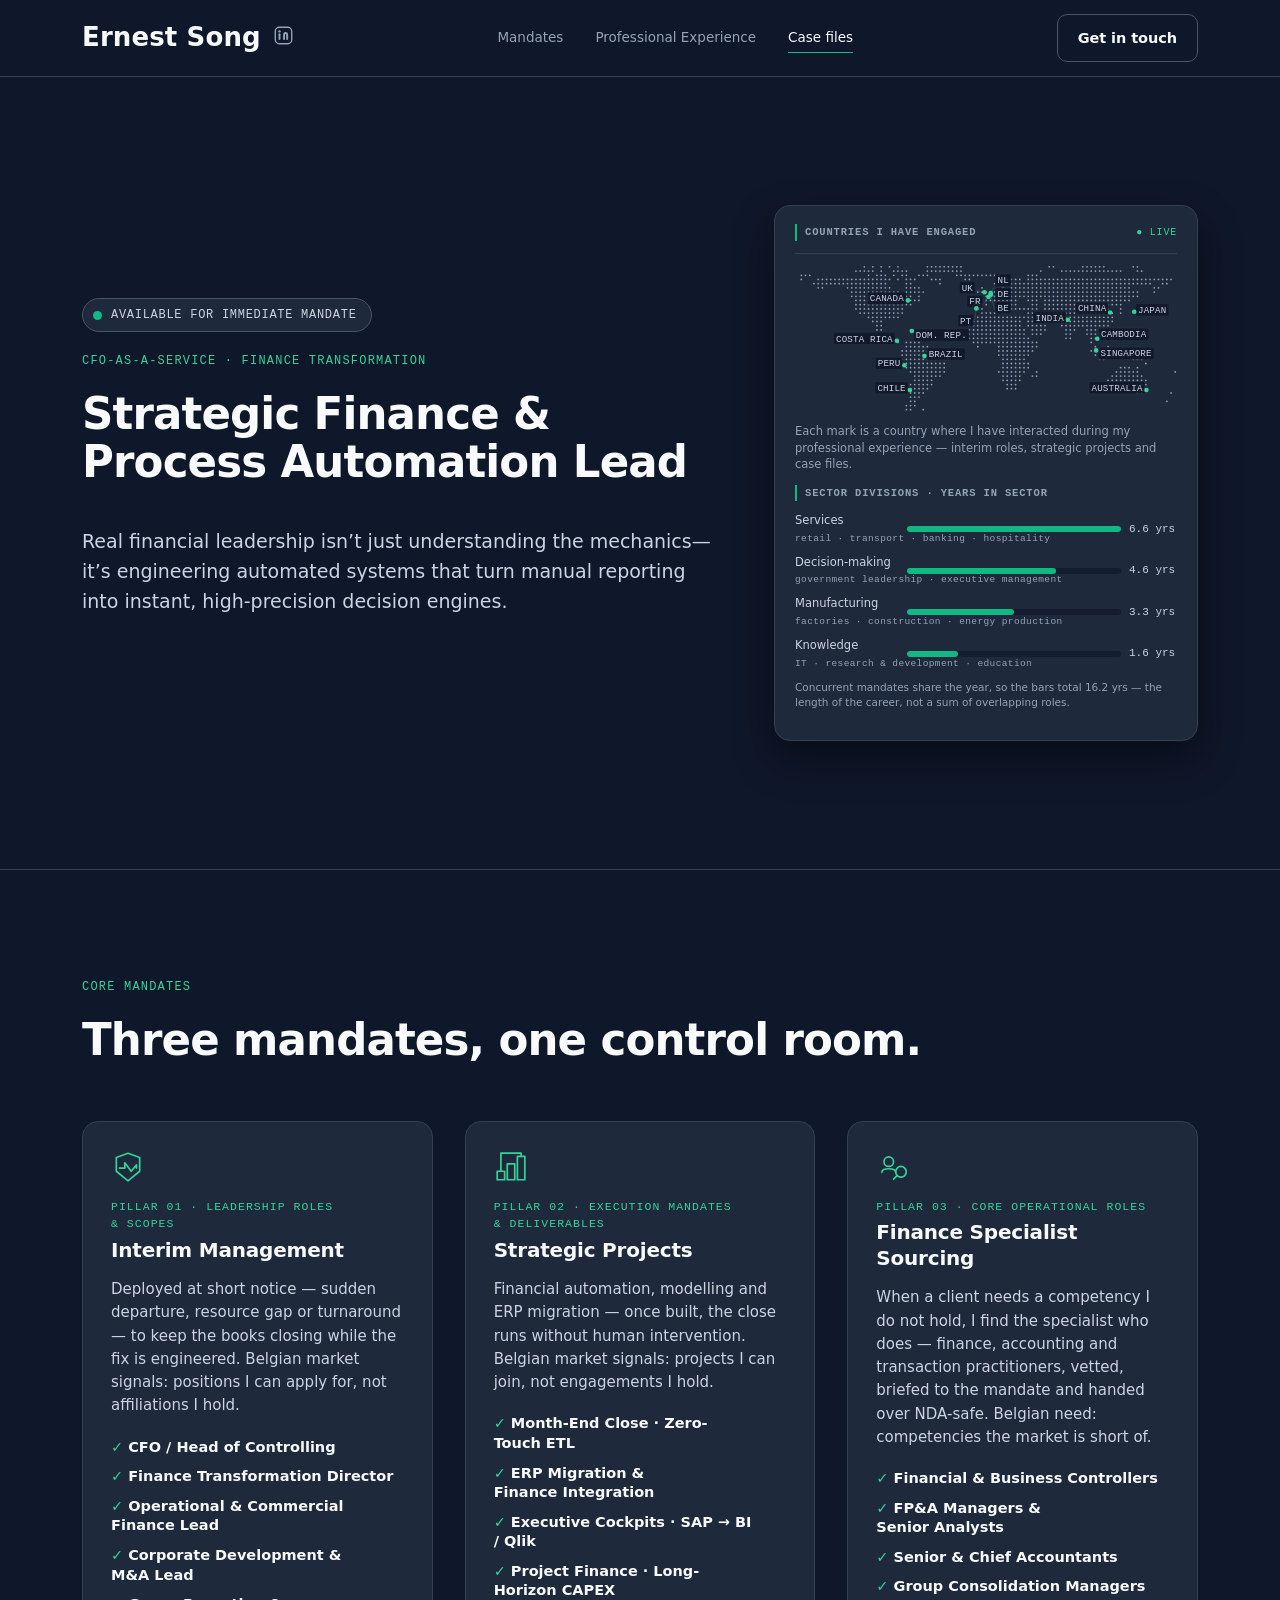
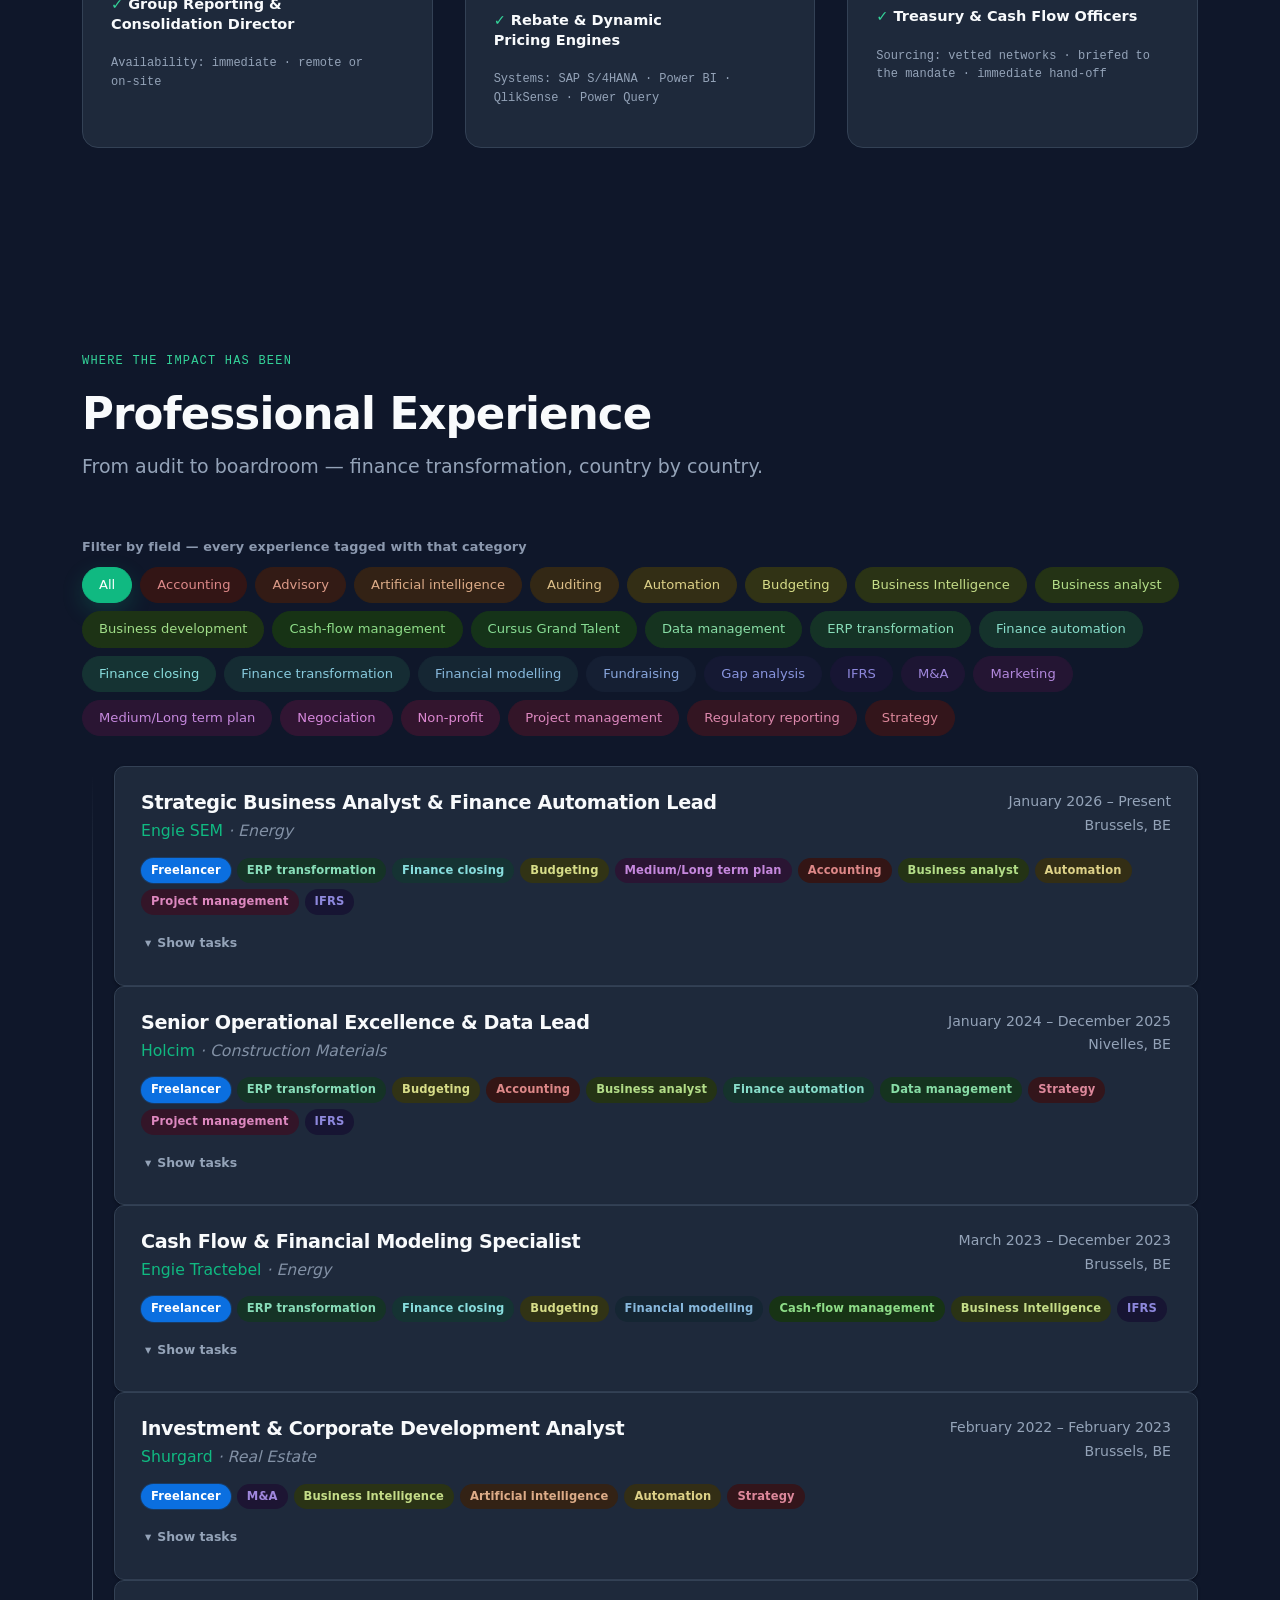
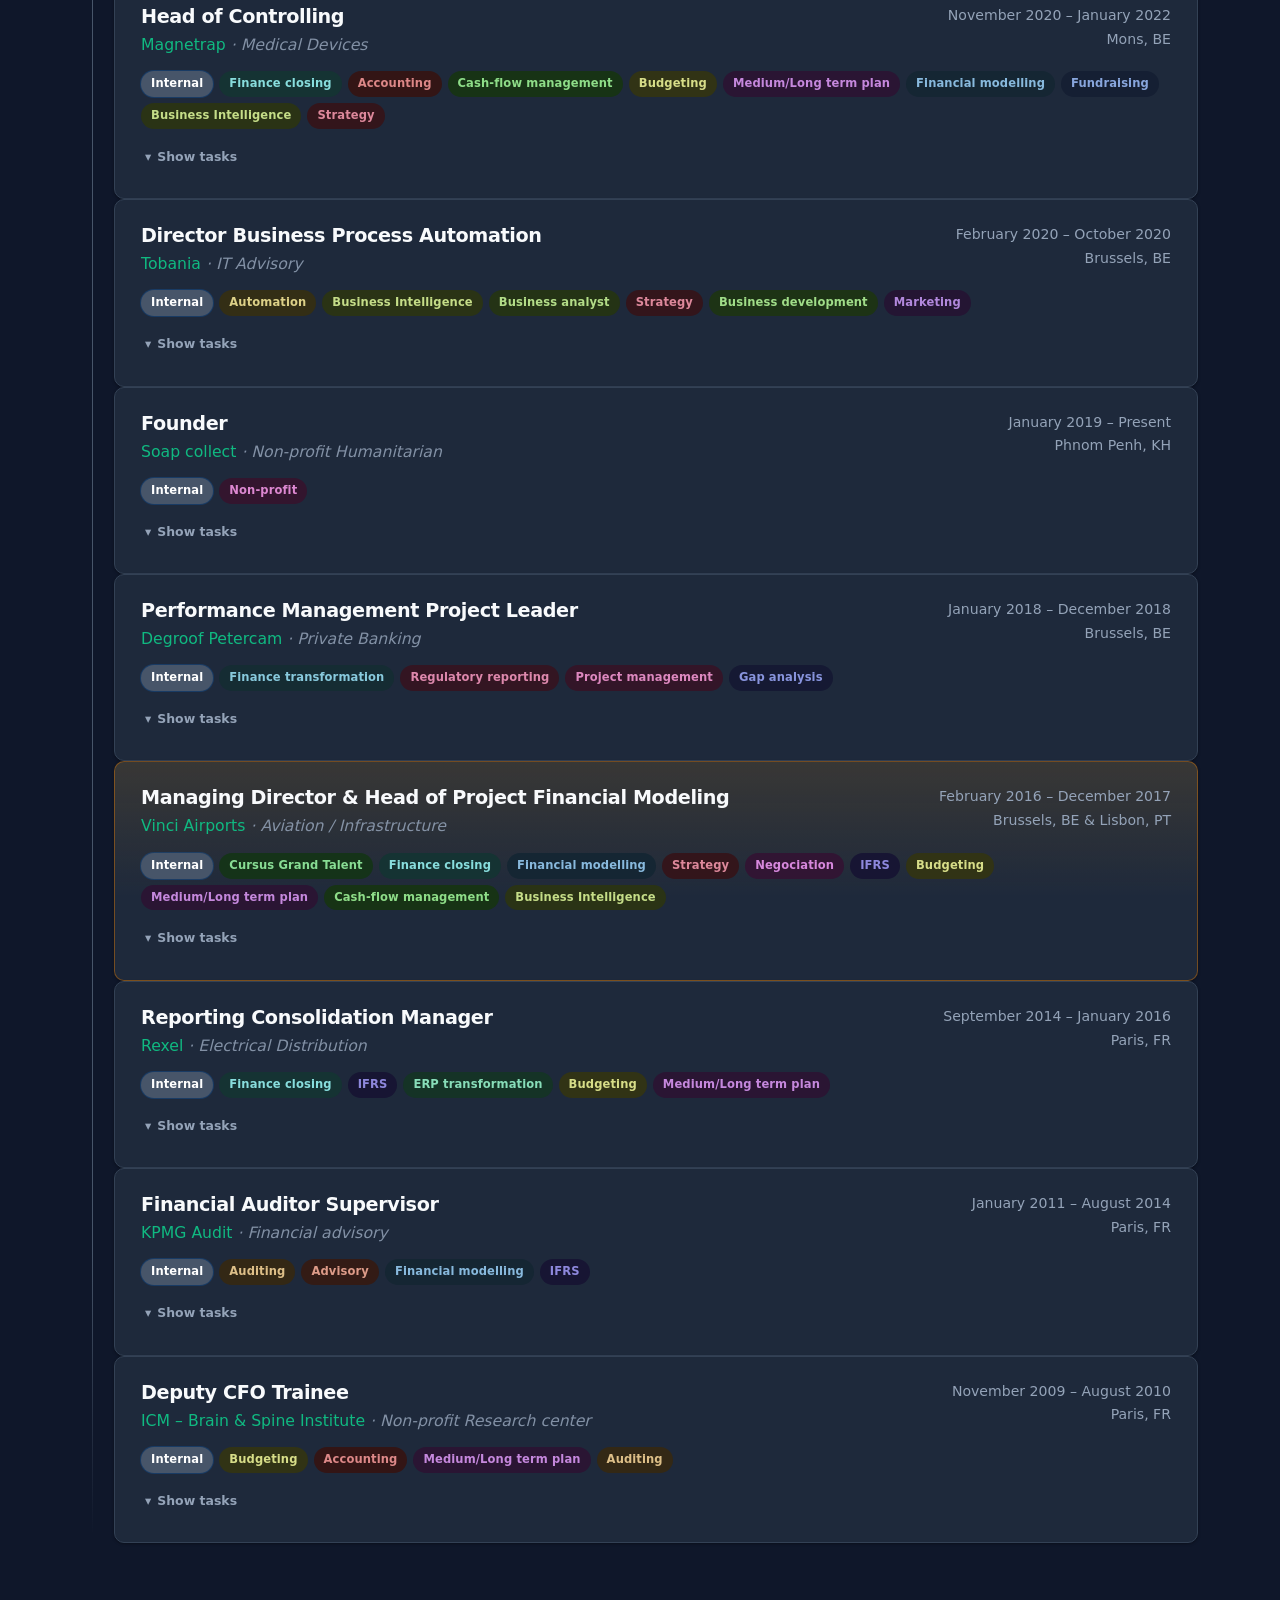
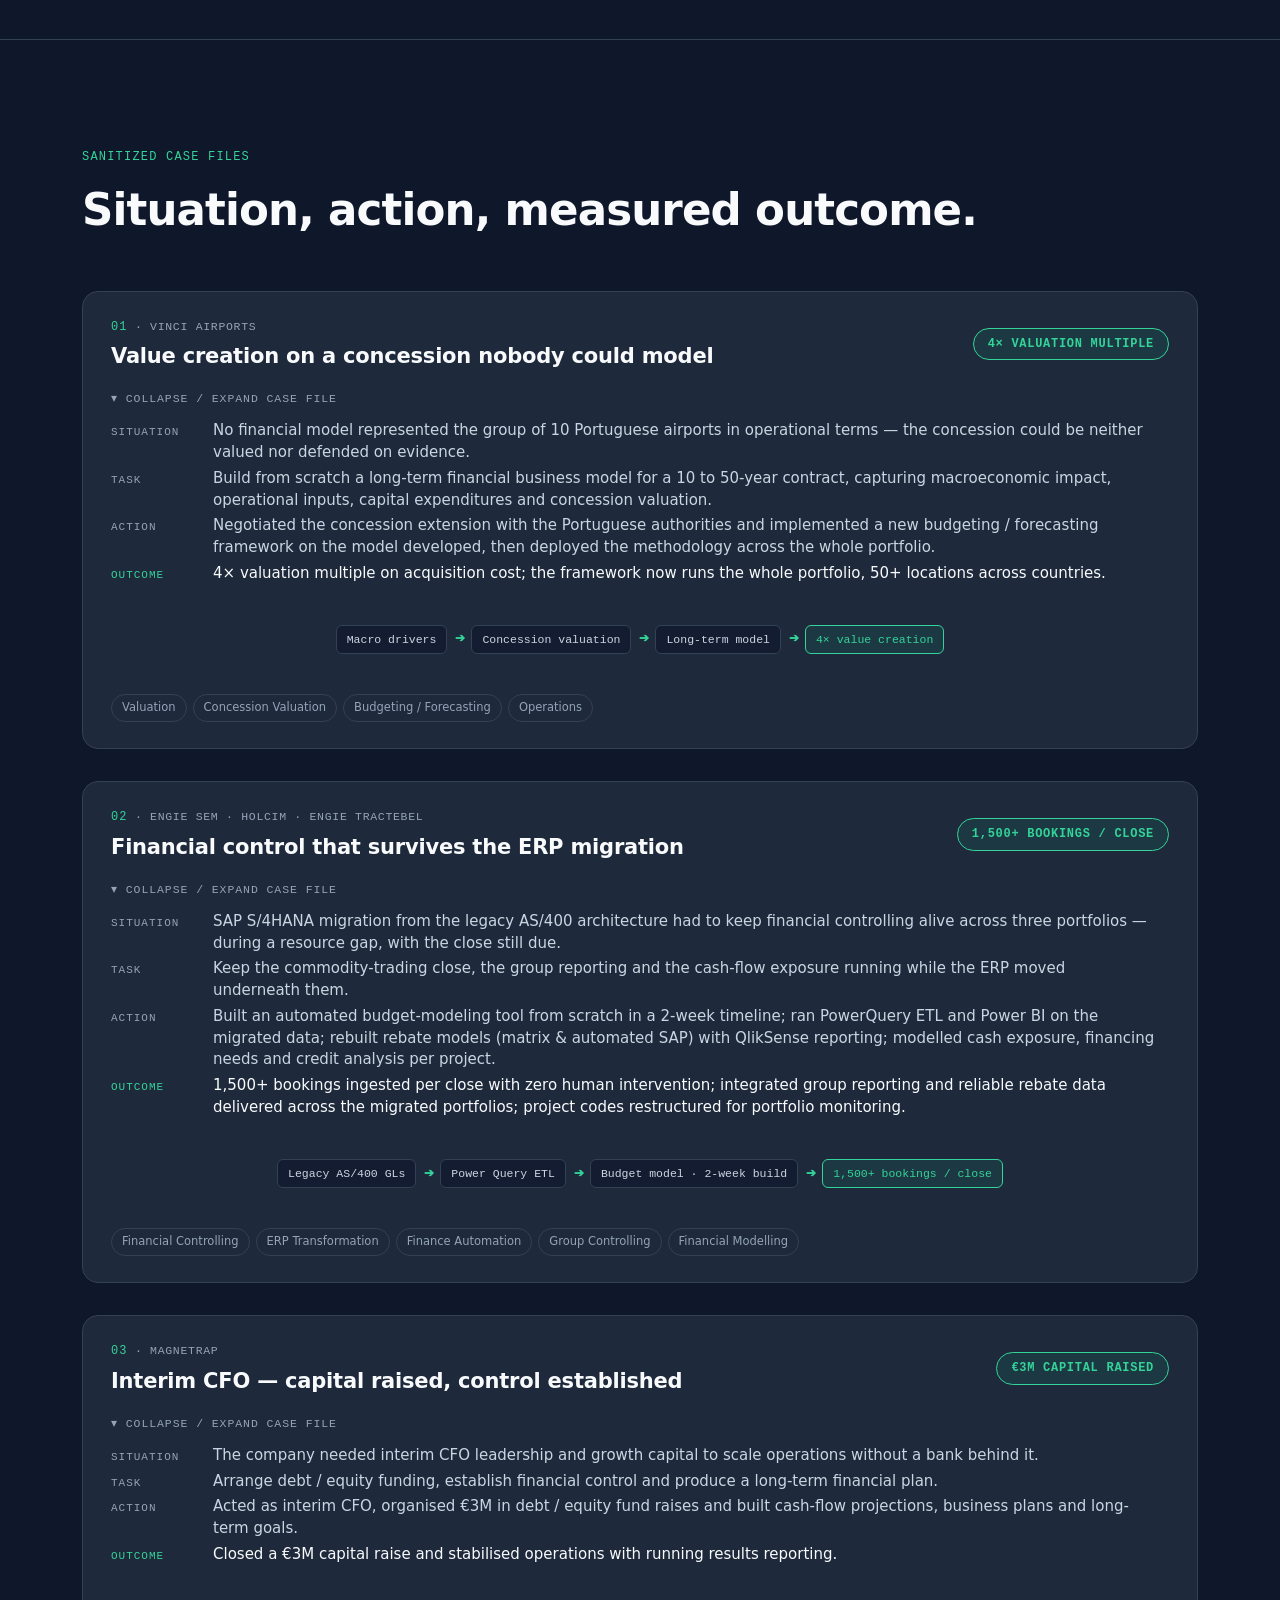
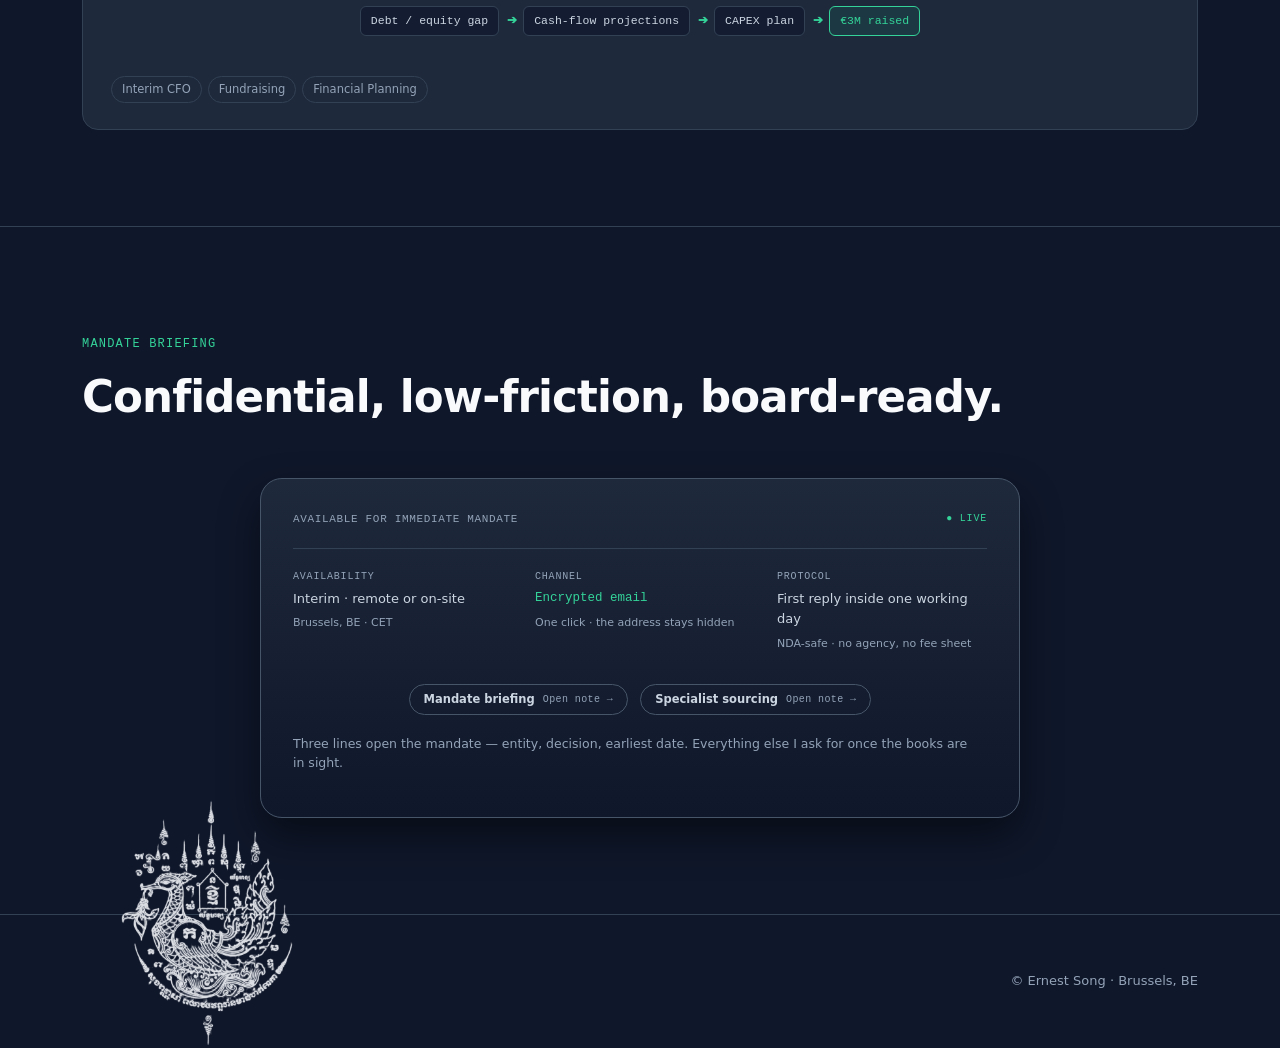
==== commit 23990a77: "ES monogram tab icon, LinkedIn mark in the ribbon" ====
--- a/index.html
+++ b/index.html
@@ -1,4 +1,4 @@
-<!DOCTYPE html><html lang="en"> <head><meta charset="UTF-8"><meta name="description" content="Real financial leadership isn’t just understanding the mechanics—it’s engineering automated systems that turn manual reporting into instant, high-precision decision engines."><meta name="viewport" content="width=device-width, initial-scale=1"><link rel="icon" href="/favicon.png" type="image/png"><link rel="apple-touch-icon" href="/apple-touch-icon.png"><meta name="author" content="Ernest SONG"><meta name="theme-color" content="#f7f7f6"><meta name="color-scheme" content="light"><meta property="og:type" content="profile"><meta property="og:title" content="Ernest SONG | CFO-As-A-Service · Finance Transformation"><meta property="og:description" content="Real financial leadership isn’t just understanding the mechanics—it’s engineering automated systems that turn manual reporting into instant, high-precision decision engines."><title>Ernest SONG | CFO-As-A-Service · Finance Transformation</title><link rel="stylesheet" href="/astro/index.B_BVrLet.css"></head> <body> <div id="top" aria-hidden="true"></div> <header class="topnav"> <div class="container topnav-inner"> <div class="logo-lockup"> <a class="logo-link" href="#top" aria-label="Ernest Song, back to top"> <span class="logo">Ernest Song</span> </a> </div> <nav> <a href="#services">Mandates</a> <a href="#experience">Professional Experience</a> <a href="#cases">Case files</a> </nav> <a class="btn btn-secondary" href="#contact">Get in touch</a> </div> </header>  <main id="content"> <!-- ============ A · HERO (60/40: copy · cockpit) ============ --> <section class="section hero" id="home"> <div class="container hero-grid"> <div class="hero-copy"> <span class="status-pill"><span class="status-dot"></span>Available for immediate mandate</span> <p class="eyebrow">CFO-As-A-Service · Finance Transformation</p> <h1>Strategic Finance &amp; Process Automation Lead</h1> <p class="lead">Real financial leadership isn’t just understanding the mechanics—it’s engineering automated systems that turn manual reporting into instant, high-precision decision engines.</p> </div> <!-- Compact footprint — dot map + sector bars (summary of #footprint) --> <div class="hero-foot reveal"> <div class="foot-head"> <span class="foot-title">Countries I have engaged</span> <span class="foot-live">● live</span> </div> <svg class="worldmap-mini" viewBox="0 20 1000 395" role="img" aria-label="World map marking the eighteen countries where I have engaged during my professional experience"> <path class="map-land" d="M16.5 49.5h.01M16.5 60.5h.01M27.5 49.5h.01M38.5 49.5h.01M49.5 71.5h.01M60.5 60.5h.01M60.5 71.5h.01M60.5 82.5h.01M71.5 60.5h.01M71.5 71.5h.01M71.5 82.5h.01M71.5 478.5h.01M71.5 489.5h.01M82.5 60.5h.01M82.5 71.5h.01M82.5 478.5h.01M82.5 489.5h.01M93.5 60.5h.01M93.5 71.5h.01M93.5 478.5h.01M93.5 489.5h.01M104.5 60.5h.01M104.5 71.5h.01M104.5 478.5h.01M104.5 489.5h.01M115.5 60.5h.01M115.5 71.5h.01M115.5 478.5h.01M115.5 489.5h.01M126.5 60.5h.01M126.5 71.5h.01M126.5 478.5h.01M126.5 489.5h.01M137.5 60.5h.01M137.5 71.5h.01M137.5 82.5h.01M137.5 478.5h.01M137.5 489.5h.01M148.5 60.5h.01M148.5 71.5h.01M148.5 82.5h.01M148.5 93.5h.01M148.5 104.5h.01M148.5 478.5h.01M148.5 489.5h.01M159.5 38.5h.01M159.5 60.5h.01M159.5 71.5h.01M159.5 82.5h.01M159.5 93.5h.01M159.5 104.5h.01M159.5 115.5h.01M159.5 126.5h.01M159.5 137.5h.01M159.5 478.5h.01M159.5 489.5h.01M170.5 38.5h.01M170.5 60.5h.01M170.5 71.5h.01M170.5 82.5h.01M170.5 93.5h.01M170.5 104.5h.01M170.5 115.5h.01M170.5 126.5h.01M170.5 137.5h.01M170.5 148.5h.01M170.5 478.5h.01M170.5 489.5h.01M181.5 27.5h.01M181.5 38.5h.01M181.5 60.5h.01M181.5 71.5h.01M181.5 82.5h.01M181.5 93.5h.01M181.5 104.5h.01M181.5 115.5h.01M181.5 126.5h.01M181.5 137.5h.01M181.5 148.5h.01M181.5 467.5h.01M181.5 478.5h.01M181.5 489.5h.01M192.5 38.5h.01M192.5 49.5h.01M192.5 60.5h.01M192.5 71.5h.01M192.5 82.5h.01M192.5 93.5h.01M192.5 104.5h.01M192.5 115.5h.01M192.5 126.5h.01M192.5 137.5h.01M192.5 148.5h.01M192.5 159.5h.01M192.5 478.5h.01M192.5 489.5h.01M203.5 27.5h.01M203.5 38.5h.01M203.5 60.5h.01M203.5 71.5h.01M203.5 82.5h.01M203.5 93.5h.01M203.5 104.5h.01M203.5 115.5h.01M203.5 126.5h.01M203.5 137.5h.01M203.5 148.5h.01M203.5 159.5h.01M203.5 170.5h.01M203.5 478.5h.01M203.5 489.5h.01M214.5 49.5h.01M214.5 60.5h.01M214.5 71.5h.01M214.5 82.5h.01M214.5 93.5h.01M214.5 104.5h.01M214.5 115.5h.01M214.5 126.5h.01M214.5 137.5h.01M214.5 148.5h.01M214.5 159.5h.01M214.5 170.5h.01M214.5 181.5h.01M214.5 192.5h.01M214.5 467.5h.01M214.5 478.5h.01M214.5 489.5h.01M225.5 27.5h.01M225.5 38.5h.01M225.5 49.5h.01M225.5 60.5h.01M225.5 71.5h.01M225.5 82.5h.01M225.5 93.5h.01M225.5 104.5h.01M225.5 115.5h.01M225.5 126.5h.01M225.5 137.5h.01M225.5 148.5h.01M225.5 159.5h.01M225.5 170.5h.01M225.5 181.5h.01M225.5 192.5h.01M225.5 467.5h.01M225.5 478.5h.01M225.5 489.5h.01M236.5 16.5h.01M236.5 49.5h.01M236.5 60.5h.01M236.5 71.5h.01M236.5 82.5h.01M236.5 93.5h.01M236.5 104.5h.01M236.5 115.5h.01M236.5 126.5h.01M236.5 137.5h.01M236.5 148.5h.01M236.5 159.5h.01M236.5 467.5h.01M236.5 478.5h.01M236.5 489.5h.01M247.5 16.5h.01M247.5 27.5h.01M247.5 60.5h.01M247.5 82.5h.01M247.5 93.5h.01M247.5 104.5h.01M247.5 115.5h.01M247.5 126.5h.01M247.5 137.5h.01M247.5 148.5h.01M247.5 159.5h.01M247.5 203.5h.01M247.5 467.5h.01M247.5 478.5h.01M247.5 489.5h.01M258.5 16.5h.01M258.5 38.5h.01M258.5 49.5h.01M258.5 93.5h.01M258.5 104.5h.01M258.5 115.5h.01M258.5 126.5h.01M258.5 137.5h.01M258.5 148.5h.01M258.5 159.5h.01M258.5 467.5h.01M258.5 478.5h.01M258.5 489.5h.01M269.5 16.5h.01M269.5 27.5h.01M269.5 38.5h.01M269.5 60.5h.01M269.5 93.5h.01M269.5 104.5h.01M269.5 115.5h.01M269.5 126.5h.01M269.5 137.5h.01M269.5 148.5h.01M269.5 159.5h.01M269.5 225.5h.01M269.5 467.5h.01M269.5 478.5h.01M269.5 489.5h.01M280.5 5.5h.01M280.5 16.5h.01M280.5 38.5h.01M280.5 49.5h.01M280.5 104.5h.01M280.5 115.5h.01M280.5 126.5h.01M280.5 137.5h.01M280.5 148.5h.01M280.5 247.5h.01M280.5 258.5h.01M280.5 269.5h.01M280.5 467.5h.01M280.5 478.5h.01M280.5 489.5h.01M291.5 16.5h.01M291.5 38.5h.01M291.5 49.5h.01M291.5 60.5h.01M291.5 71.5h.01M291.5 82.5h.01M291.5 93.5h.01M291.5 104.5h.01M291.5 115.5h.01M291.5 126.5h.01M291.5 225.5h.01M291.5 236.5h.01M291.5 247.5h.01M291.5 258.5h.01M291.5 269.5h.01M291.5 280.5h.01M291.5 291.5h.01M291.5 390.5h.01M291.5 401.5h.01M291.5 467.5h.01M291.5 478.5h.01M291.5 489.5h.01M302.5 5.5h.01M302.5 60.5h.01M302.5 71.5h.01M302.5 82.5h.01M302.5 93.5h.01M302.5 104.5h.01M302.5 115.5h.01M302.5 126.5h.01M302.5 192.5h.01M302.5 225.5h.01M302.5 236.5h.01M302.5 247.5h.01M302.5 258.5h.01M302.5 269.5h.01M302.5 280.5h.01M302.5 291.5h.01M302.5 302.5h.01M302.5 335.5h.01M302.5 346.5h.01M302.5 357.5h.01M302.5 368.5h.01M302.5 379.5h.01M302.5 390.5h.01M302.5 401.5h.01M302.5 456.5h.01M302.5 467.5h.01M302.5 489.5h.01M313.5 60.5h.01M313.5 82.5h.01M313.5 93.5h.01M313.5 115.5h.01M313.5 225.5h.01M313.5 236.5h.01M313.5 247.5h.01M313.5 258.5h.01M313.5 269.5h.01M313.5 280.5h.01M313.5 291.5h.01M313.5 302.5h.01M313.5 313.5h.01M313.5 324.5h.01M313.5 335.5h.01M313.5 346.5h.01M313.5 357.5h.01M313.5 368.5h.01M313.5 379.5h.01M313.5 390.5h.01M313.5 456.5h.01M313.5 467.5h.01M313.5 489.5h.01M324.5 16.5h.01M324.5 49.5h.01M324.5 82.5h.01M324.5 93.5h.01M324.5 104.5h.01M324.5 115.5h.01M324.5 225.5h.01M324.5 236.5h.01M324.5 247.5h.01M324.5 258.5h.01M324.5 269.5h.01M324.5 280.5h.01M324.5 291.5h.01M324.5 302.5h.01M324.5 313.5h.01M324.5 324.5h.01M324.5 335.5h.01M324.5 346.5h.01M324.5 357.5h.01M324.5 368.5h.01M324.5 456.5h.01M324.5 467.5h.01M335.5 16.5h.01M335.5 49.5h.01M335.5 93.5h.01M335.5 236.5h.01M335.5 247.5h.01M335.5 258.5h.01M335.5 269.5h.01M335.5 280.5h.01M335.5 291.5h.01M335.5 302.5h.01M335.5 313.5h.01M335.5 324.5h.01M335.5 335.5h.01M335.5 346.5h.01M335.5 357.5h.01M335.5 401.5h.01M346.5 16.5h.01M346.5 27.5h.01M346.5 38.5h.01M346.5 49.5h.01M346.5 236.5h.01M346.5 247.5h.01M346.5 258.5h.01M346.5 269.5h.01M346.5 280.5h.01M346.5 291.5h.01M346.5 302.5h.01M346.5 313.5h.01M346.5 324.5h.01M346.5 335.5h.01M346.5 346.5h.01M357.5 16.5h.01M357.5 27.5h.01M357.5 38.5h.01M357.5 60.5h.01M357.5 247.5h.01M357.5 258.5h.01M357.5 269.5h.01M357.5 280.5h.01M357.5 291.5h.01M357.5 302.5h.01M357.5 313.5h.01M357.5 324.5h.01M357.5 335.5h.01M368.5 16.5h.01M368.5 27.5h.01M368.5 38.5h.01M368.5 60.5h.01M368.5 258.5h.01M368.5 269.5h.01M368.5 280.5h.01M368.5 291.5h.01M368.5 302.5h.01M368.5 313.5h.01M379.5 5.5h.01M379.5 16.5h.01M379.5 27.5h.01M379.5 38.5h.01M379.5 60.5h.01M379.5 71.5h.01M379.5 258.5h.01M379.5 269.5h.01M379.5 280.5h.01M379.5 291.5h.01M379.5 302.5h.01M379.5 313.5h.01M390.5 5.5h.01M390.5 16.5h.01M390.5 27.5h.01M390.5 38.5h.01M390.5 269.5h.01M390.5 280.5h.01M390.5 291.5h.01M390.5 302.5h.01M390.5 489.5h.01M401.5 5.5h.01M401.5 16.5h.01M401.5 27.5h.01M401.5 38.5h.01M401.5 269.5h.01M401.5 489.5h.01M412.5 5.5h.01M412.5 16.5h.01M412.5 27.5h.01M412.5 38.5h.01M412.5 478.5h.01M412.5 489.5h.01M423.5 5.5h.01M423.5 16.5h.01M423.5 27.5h.01M423.5 38.5h.01M423.5 49.5h.01M423.5 478.5h.01M423.5 489.5h.01M434.5 16.5h.01M434.5 27.5h.01M434.5 38.5h.01M434.5 49.5h.01M434.5 478.5h.01M434.5 489.5h.01M445.5 16.5h.01M445.5 49.5h.01M445.5 60.5h.01M445.5 478.5h.01M445.5 489.5h.01M456.5 49.5h.01M456.5 60.5h.01M456.5 181.5h.01M456.5 192.5h.01M456.5 203.5h.01M456.5 214.5h.01M456.5 467.5h.01M456.5 478.5h.01M456.5 489.5h.01M467.5 49.5h.01M467.5 170.5h.01M467.5 181.5h.01M467.5 192.5h.01M467.5 203.5h.01M467.5 214.5h.01M467.5 225.5h.01M467.5 467.5h.01M467.5 478.5h.01M467.5 489.5h.01M478.5 49.5h.01M478.5 93.5h.01M478.5 126.5h.01M478.5 137.5h.01M478.5 159.5h.01M478.5 170.5h.01M478.5 181.5h.01M478.5 192.5h.01M478.5 203.5h.01M478.5 214.5h.01M478.5 225.5h.01M478.5 236.5h.01M478.5 467.5h.01M478.5 478.5h.01M478.5 489.5h.01M489.5 49.5h.01M489.5 82.5h.01M489.5 93.5h.01M489.5 126.5h.01M489.5 137.5h.01M489.5 148.5h.01M489.5 159.5h.01M489.5 170.5h.01M489.5 181.5h.01M489.5 192.5h.01M489.5 203.5h.01M489.5 214.5h.01M489.5 225.5h.01M489.5 467.5h.01M489.5 478.5h.01M489.5 489.5h.01M500.5 49.5h.01M500.5 93.5h.01M500.5 104.5h.01M500.5 115.5h.01M500.5 126.5h.01M500.5 148.5h.01M500.5 159.5h.01M500.5 170.5h.01M500.5 181.5h.01M500.5 192.5h.01M500.5 203.5h.01M500.5 214.5h.01M500.5 225.5h.01M500.5 467.5h.01M500.5 478.5h.01M500.5 489.5h.01M511.5 49.5h.01M511.5 104.5h.01M511.5 115.5h.01M511.5 148.5h.01M511.5 159.5h.01M511.5 170.5h.01M511.5 181.5h.01M511.5 192.5h.01M511.5 203.5h.01M511.5 214.5h.01M511.5 225.5h.01M511.5 467.5h.01M511.5 478.5h.01M511.5 489.5h.01M522.5 49.5h.01M522.5 71.5h.01M522.5 93.5h.01M522.5 104.5h.01M522.5 115.5h.01M522.5 148.5h.01M522.5 159.5h.01M522.5 170.5h.01M522.5 181.5h.01M522.5 192.5h.01M522.5 203.5h.01M522.5 214.5h.01M522.5 225.5h.01M522.5 456.5h.01M522.5 467.5h.01M522.5 478.5h.01M522.5 489.5h.01M533.5 16.5h.01M533.5 49.5h.01M533.5 60.5h.01M533.5 71.5h.01M533.5 93.5h.01M533.5 104.5h.01M533.5 115.5h.01M533.5 126.5h.01M533.5 159.5h.01M533.5 170.5h.01M533.5 181.5h.01M533.5 192.5h.01M533.5 203.5h.01M533.5 214.5h.01M533.5 225.5h.01M533.5 236.5h.01M533.5 247.5h.01M533.5 258.5h.01M533.5 302.5h.01M533.5 467.5h.01M533.5 478.5h.01M533.5 489.5h.01M544.5 16.5h.01M544.5 60.5h.01M544.5 71.5h.01M544.5 82.5h.01M544.5 93.5h.01M544.5 104.5h.01M544.5 115.5h.01M544.5 137.5h.01M544.5 159.5h.01M544.5 170.5h.01M544.5 181.5h.01M544.5 192.5h.01M544.5 203.5h.01M544.5 214.5h.01M544.5 225.5h.01M544.5 236.5h.01M544.5 247.5h.01M544.5 258.5h.01M544.5 269.5h.01M544.5 280.5h.01M544.5 291.5h.01M544.5 302.5h.01M544.5 313.5h.01M544.5 324.5h.01M544.5 456.5h.01M544.5 467.5h.01M544.5 478.5h.01M544.5 489.5h.01M555.5 60.5h.01M555.5 93.5h.01M555.5 104.5h.01M555.5 115.5h.01M555.5 126.5h.01M555.5 159.5h.01M555.5 170.5h.01M555.5 181.5h.01M555.5 192.5h.01M555.5 203.5h.01M555.5 214.5h.01M555.5 225.5h.01M555.5 236.5h.01M555.5 247.5h.01M555.5 258.5h.01M555.5 269.5h.01M555.5 280.5h.01M555.5 291.5h.01M555.5 302.5h.01M555.5 313.5h.01M555.5 324.5h.01M555.5 335.5h.01M555.5 346.5h.01M555.5 456.5h.01M555.5 467.5h.01M555.5 478.5h.01M555.5 489.5h.01M566.5 60.5h.01M566.5 71.5h.01M566.5 82.5h.01M566.5 93.5h.01M566.5 104.5h.01M566.5 115.5h.01M566.5 126.5h.01M566.5 137.5h.01M566.5 159.5h.01M566.5 170.5h.01M566.5 181.5h.01M566.5 192.5h.01M566.5 203.5h.01M566.5 214.5h.01M566.5 225.5h.01M566.5 236.5h.01M566.5 247.5h.01M566.5 258.5h.01M566.5 269.5h.01M566.5 280.5h.01M566.5 291.5h.01M566.5 302.5h.01M566.5 313.5h.01M566.5 324.5h.01M566.5 335.5h.01M566.5 346.5h.01M566.5 467.5h.01M566.5 478.5h.01M566.5 489.5h.01M577.5 60.5h.01M577.5 71.5h.01M577.5 82.5h.01M577.5 93.5h.01M577.5 104.5h.01M577.5 115.5h.01M577.5 126.5h.01M577.5 137.5h.01M577.5 159.5h.01M577.5 170.5h.01M577.5 181.5h.01M577.5 192.5h.01M577.5 203.5h.01M577.5 214.5h.01M577.5 225.5h.01M577.5 236.5h.01M577.5 247.5h.01M577.5 258.5h.01M577.5 269.5h.01M577.5 280.5h.01M577.5 291.5h.01M577.5 302.5h.01M577.5 313.5h.01M577.5 324.5h.01M577.5 335.5h.01M577.5 346.5h.01M577.5 467.5h.01M577.5 478.5h.01M577.5 489.5h.01M588.5 60.5h.01M588.5 71.5h.01M588.5 82.5h.01M588.5 93.5h.01M588.5 104.5h.01M588.5 137.5h.01M588.5 159.5h.01M588.5 170.5h.01M588.5 181.5h.01M588.5 192.5h.01M588.5 203.5h.01M588.5 214.5h.01M588.5 225.5h.01M588.5 236.5h.01M588.5 247.5h.01M588.5 258.5h.01M588.5 269.5h.01M588.5 280.5h.01M588.5 291.5h.01M588.5 302.5h.01M588.5 313.5h.01M588.5 324.5h.01M588.5 456.5h.01M588.5 467.5h.01M588.5 478.5h.01M588.5 489.5h.01M599.5 71.5h.01M599.5 82.5h.01M599.5 93.5h.01M599.5 104.5h.01M599.5 137.5h.01M599.5 159.5h.01M599.5 192.5h.01M599.5 203.5h.01M599.5 214.5h.01M599.5 225.5h.01M599.5 236.5h.01M599.5 247.5h.01M599.5 258.5h.01M599.5 269.5h.01M599.5 280.5h.01M599.5 291.5h.01M599.5 302.5h.01M599.5 456.5h.01M599.5 467.5h.01M599.5 478.5h.01M599.5 489.5h.01M610.5 49.5h.01M610.5 60.5h.01M610.5 71.5h.01M610.5 82.5h.01M610.5 93.5h.01M610.5 104.5h.01M610.5 115.5h.01M610.5 137.5h.01M610.5 148.5h.01M610.5 159.5h.01M610.5 170.5h.01M610.5 181.5h.01M610.5 214.5h.01M610.5 225.5h.01M610.5 236.5h.01M610.5 247.5h.01M610.5 258.5h.01M610.5 280.5h.01M610.5 291.5h.01M610.5 456.5h.01M610.5 467.5h.01M610.5 478.5h.01M610.5 489.5h.01M621.5 49.5h.01M621.5 60.5h.01M621.5 71.5h.01M621.5 82.5h.01M621.5 93.5h.01M621.5 104.5h.01M621.5 115.5h.01M621.5 126.5h.01M621.5 137.5h.01M621.5 148.5h.01M621.5 159.5h.01M621.5 170.5h.01M621.5 181.5h.01M621.5 192.5h.01M621.5 203.5h.01M621.5 225.5h.01M621.5 236.5h.01M621.5 247.5h.01M621.5 313.5h.01M621.5 456.5h.01M621.5 467.5h.01M621.5 478.5h.01M621.5 489.5h.01M632.5 49.5h.01M632.5 60.5h.01M632.5 71.5h.01M632.5 82.5h.01M632.5 93.5h.01M632.5 104.5h.01M632.5 115.5h.01M632.5 126.5h.01M632.5 137.5h.01M632.5 148.5h.01M632.5 159.5h.01M632.5 170.5h.01M632.5 181.5h.01M632.5 192.5h.01M632.5 203.5h.01M632.5 225.5h.01M632.5 236.5h.01M632.5 302.5h.01M632.5 313.5h.01M632.5 456.5h.01M632.5 467.5h.01M632.5 478.5h.01M632.5 489.5h.01M643.5 38.5h.01M643.5 60.5h.01M643.5 71.5h.01M643.5 82.5h.01M643.5 93.5h.01M643.5 104.5h.01M643.5 148.5h.01M643.5 159.5h.01M643.5 181.5h.01M643.5 192.5h.01M643.5 203.5h.01M643.5 445.5h.01M643.5 456.5h.01M643.5 467.5h.01M643.5 478.5h.01M643.5 489.5h.01M654.5 60.5h.01M654.5 71.5h.01M654.5 82.5h.01M654.5 93.5h.01M654.5 104.5h.01M654.5 115.5h.01M654.5 126.5h.01M654.5 137.5h.01M654.5 148.5h.01M654.5 159.5h.01M654.5 170.5h.01M654.5 181.5h.01M654.5 192.5h.01M654.5 445.5h.01M654.5 456.5h.01M654.5 467.5h.01M654.5 478.5h.01M654.5 489.5h.01M665.5 27.5h.01M665.5 60.5h.01M665.5 71.5h.01M665.5 82.5h.01M665.5 93.5h.01M665.5 104.5h.01M665.5 115.5h.01M665.5 126.5h.01M665.5 137.5h.01M665.5 148.5h.01M665.5 159.5h.01M665.5 170.5h.01M665.5 456.5h.01M665.5 467.5h.01M665.5 478.5h.01M665.5 489.5h.01M676.5 27.5h.01M676.5 60.5h.01M676.5 71.5h.01M676.5 82.5h.01M676.5 93.5h.01M676.5 104.5h.01M676.5 115.5h.01M676.5 126.5h.01M676.5 137.5h.01M676.5 148.5h.01M676.5 159.5h.01M676.5 170.5h.01M676.5 456.5h.01M676.5 467.5h.01M676.5 478.5h.01M676.5 489.5h.01M687.5 60.5h.01M687.5 71.5h.01M687.5 82.5h.01M687.5 93.5h.01M687.5 104.5h.01M687.5 115.5h.01M687.5 126.5h.01M687.5 137.5h.01M687.5 148.5h.01M687.5 159.5h.01M687.5 170.5h.01M687.5 456.5h.01M687.5 467.5h.01M687.5 478.5h.01M687.5 489.5h.01M698.5 38.5h.01M698.5 60.5h.01M698.5 71.5h.01M698.5 82.5h.01M698.5 93.5h.01M698.5 104.5h.01M698.5 115.5h.01M698.5 126.5h.01M698.5 137.5h.01M698.5 148.5h.01M698.5 159.5h.01M698.5 170.5h.01M698.5 181.5h.01M698.5 467.5h.01M698.5 478.5h.01M698.5 489.5h.01M709.5 38.5h.01M709.5 60.5h.01M709.5 71.5h.01M709.5 82.5h.01M709.5 93.5h.01M709.5 104.5h.01M709.5 115.5h.01M709.5 126.5h.01M709.5 137.5h.01M709.5 148.5h.01M709.5 159.5h.01M709.5 170.5h.01M709.5 181.5h.01M709.5 192.5h.01M709.5 203.5h.01M709.5 214.5h.01M709.5 456.5h.01M709.5 467.5h.01M709.5 478.5h.01M709.5 489.5h.01M720.5 38.5h.01M720.5 60.5h.01M720.5 71.5h.01M720.5 82.5h.01M720.5 93.5h.01M720.5 104.5h.01M720.5 115.5h.01M720.5 126.5h.01M720.5 137.5h.01M720.5 148.5h.01M720.5 159.5h.01M720.5 170.5h.01M720.5 181.5h.01M720.5 192.5h.01M720.5 203.5h.01M720.5 214.5h.01M720.5 456.5h.01M720.5 467.5h.01M720.5 478.5h.01M720.5 489.5h.01M731.5 38.5h.01M731.5 60.5h.01M731.5 71.5h.01M731.5 82.5h.01M731.5 93.5h.01M731.5 104.5h.01M731.5 115.5h.01M731.5 126.5h.01M731.5 137.5h.01M731.5 148.5h.01M731.5 159.5h.01M731.5 170.5h.01M731.5 181.5h.01M731.5 192.5h.01M731.5 456.5h.01M731.5 467.5h.01M731.5 478.5h.01M731.5 489.5h.01M742.5 38.5h.01M742.5 60.5h.01M742.5 71.5h.01M742.5 82.5h.01M742.5 93.5h.01M742.5 104.5h.01M742.5 115.5h.01M742.5 126.5h.01M742.5 137.5h.01M742.5 148.5h.01M742.5 159.5h.01M742.5 170.5h.01M742.5 181.5h.01M742.5 456.5h.01M742.5 467.5h.01M742.5 478.5h.01M742.5 489.5h.01M753.5 27.5h.01M753.5 38.5h.01M753.5 60.5h.01M753.5 71.5h.01M753.5 82.5h.01M753.5 93.5h.01M753.5 104.5h.01M753.5 115.5h.01M753.5 126.5h.01M753.5 137.5h.01M753.5 148.5h.01M753.5 159.5h.01M753.5 170.5h.01M753.5 181.5h.01M753.5 456.5h.01M753.5 467.5h.01M753.5 478.5h.01M753.5 489.5h.01M764.5 16.5h.01M764.5 27.5h.01M764.5 38.5h.01M764.5 60.5h.01M764.5 71.5h.01M764.5 82.5h.01M764.5 93.5h.01M764.5 104.5h.01M764.5 115.5h.01M764.5 126.5h.01M764.5 137.5h.01M764.5 148.5h.01M764.5 159.5h.01M764.5 170.5h.01M764.5 181.5h.01M764.5 192.5h.01M764.5 203.5h.01M764.5 456.5h.01M764.5 467.5h.01M764.5 478.5h.01M764.5 489.5h.01M775.5 16.5h.01M775.5 27.5h.01M775.5 38.5h.01M775.5 60.5h.01M775.5 71.5h.01M775.5 82.5h.01M775.5 93.5h.01M775.5 104.5h.01M775.5 115.5h.01M775.5 126.5h.01M775.5 137.5h.01M775.5 148.5h.01M775.5 159.5h.01M775.5 170.5h.01M775.5 181.5h.01M775.5 192.5h.01M775.5 203.5h.01M775.5 214.5h.01M775.5 225.5h.01M775.5 247.5h.01M775.5 456.5h.01M775.5 467.5h.01M775.5 478.5h.01M775.5 489.5h.01M786.5 27.5h.01M786.5 38.5h.01M786.5 60.5h.01M786.5 71.5h.01M786.5 82.5h.01M786.5 93.5h.01M786.5 104.5h.01M786.5 115.5h.01M786.5 126.5h.01M786.5 137.5h.01M786.5 148.5h.01M786.5 159.5h.01M786.5 170.5h.01M786.5 181.5h.01M786.5 192.5h.01M786.5 203.5h.01M786.5 214.5h.01M786.5 236.5h.01M786.5 258.5h.01M786.5 445.5h.01M786.5 456.5h.01M786.5 467.5h.01M786.5 478.5h.01M786.5 489.5h.01M797.5 27.5h.01M797.5 38.5h.01M797.5 60.5h.01M797.5 71.5h.01M797.5 82.5h.01M797.5 93.5h.01M797.5 104.5h.01M797.5 115.5h.01M797.5 126.5h.01M797.5 137.5h.01M797.5 148.5h.01M797.5 159.5h.01M797.5 170.5h.01M797.5 181.5h.01M797.5 203.5h.01M797.5 214.5h.01M797.5 269.5h.01M797.5 456.5h.01M797.5 467.5h.01M797.5 478.5h.01M797.5 489.5h.01M808.5 27.5h.01M808.5 38.5h.01M808.5 60.5h.01M808.5 71.5h.01M808.5 82.5h.01M808.5 93.5h.01M808.5 104.5h.01M808.5 115.5h.01M808.5 126.5h.01M808.5 137.5h.01M808.5 148.5h.01M808.5 159.5h.01M808.5 170.5h.01M808.5 181.5h.01M808.5 247.5h.01M808.5 258.5h.01M808.5 269.5h.01M808.5 445.5h.01M808.5 456.5h.01M808.5 467.5h.01M808.5 478.5h.01M808.5 489.5h.01M819.5 38.5h.01M819.5 60.5h.01M819.5 71.5h.01M819.5 82.5h.01M819.5 93.5h.01M819.5 104.5h.01M819.5 115.5h.01M819.5 126.5h.01M819.5 137.5h.01M819.5 148.5h.01M819.5 159.5h.01M819.5 170.5h.01M819.5 181.5h.01M819.5 236.5h.01M819.5 247.5h.01M819.5 258.5h.01M819.5 324.5h.01M819.5 335.5h.01M819.5 445.5h.01M819.5 456.5h.01M819.5 467.5h.01M819.5 478.5h.01M819.5 489.5h.01M830.5 38.5h.01M830.5 60.5h.01M830.5 71.5h.01M830.5 82.5h.01M830.5 93.5h.01M830.5 104.5h.01M830.5 115.5h.01M830.5 126.5h.01M830.5 148.5h.01M830.5 159.5h.01M830.5 170.5h.01M830.5 258.5h.01M830.5 313.5h.01M830.5 324.5h.01M830.5 335.5h.01M830.5 346.5h.01M830.5 456.5h.01M830.5 467.5h.01M830.5 478.5h.01M830.5 489.5h.01M841.5 38.5h.01M841.5 60.5h.01M841.5 71.5h.01M841.5 82.5h.01M841.5 93.5h.01M841.5 104.5h.01M841.5 115.5h.01M841.5 126.5h.01M841.5 247.5h.01M841.5 302.5h.01M841.5 313.5h.01M841.5 324.5h.01M841.5 335.5h.01M841.5 346.5h.01M841.5 456.5h.01M841.5 467.5h.01M841.5 478.5h.01M841.5 489.5h.01M852.5 38.5h.01M852.5 60.5h.01M852.5 71.5h.01M852.5 82.5h.01M852.5 93.5h.01M852.5 104.5h.01M852.5 115.5h.01M852.5 126.5h.01M852.5 137.5h.01M852.5 148.5h.01M852.5 291.5h.01M852.5 302.5h.01M852.5 313.5h.01M852.5 324.5h.01M852.5 335.5h.01M852.5 456.5h.01M852.5 467.5h.01M852.5 478.5h.01M852.5 489.5h.01M863.5 60.5h.01M863.5 71.5h.01M863.5 82.5h.01M863.5 93.5h.01M863.5 104.5h.01M863.5 115.5h.01M863.5 291.5h.01M863.5 302.5h.01M863.5 313.5h.01M863.5 324.5h.01M863.5 335.5h.01M863.5 445.5h.01M863.5 456.5h.01M863.5 467.5h.01M863.5 478.5h.01M863.5 489.5h.01M874.5 60.5h.01M874.5 71.5h.01M874.5 82.5h.01M874.5 93.5h.01M874.5 104.5h.01M874.5 115.5h.01M874.5 291.5h.01M874.5 302.5h.01M874.5 313.5h.01M874.5 324.5h.01M874.5 335.5h.01M874.5 346.5h.01M874.5 445.5h.01M874.5 456.5h.01M874.5 467.5h.01M874.5 478.5h.01M874.5 489.5h.01M885.5 27.5h.01M885.5 60.5h.01M885.5 71.5h.01M885.5 93.5h.01M885.5 104.5h.01M885.5 258.5h.01M885.5 269.5h.01M885.5 302.5h.01M885.5 313.5h.01M885.5 324.5h.01M885.5 335.5h.01M885.5 346.5h.01M885.5 456.5h.01M885.5 467.5h.01M885.5 478.5h.01M885.5 489.5h.01M896.5 27.5h.01M896.5 38.5h.01M896.5 60.5h.01M896.5 71.5h.01M896.5 93.5h.01M896.5 104.5h.01M896.5 269.5h.01M896.5 291.5h.01M896.5 302.5h.01M896.5 313.5h.01M896.5 324.5h.01M896.5 335.5h.01M896.5 346.5h.01M896.5 357.5h.01M896.5 456.5h.01M896.5 467.5h.01M896.5 478.5h.01M896.5 489.5h.01M907.5 38.5h.01M907.5 60.5h.01M907.5 71.5h.01M907.5 269.5h.01M907.5 313.5h.01M907.5 324.5h.01M907.5 335.5h.01M907.5 346.5h.01M907.5 357.5h.01M907.5 456.5h.01M907.5 467.5h.01M907.5 478.5h.01M907.5 489.5h.01M918.5 60.5h.01M918.5 71.5h.01M918.5 280.5h.01M918.5 324.5h.01M918.5 335.5h.01M918.5 346.5h.01M918.5 456.5h.01M918.5 467.5h.01M918.5 478.5h.01M918.5 489.5h.01M929.5 60.5h.01M929.5 71.5h.01M929.5 456.5h.01M929.5 467.5h.01M929.5 478.5h.01M929.5 489.5h.01M940.5 60.5h.01M940.5 82.5h.01M940.5 93.5h.01M940.5 456.5h.01M940.5 467.5h.01M940.5 478.5h.01M940.5 489.5h.01M951.5 60.5h.01M951.5 82.5h.01M951.5 467.5h.01M951.5 478.5h.01M962.5 60.5h.01M962.5 71.5h.01M962.5 467.5h.01M973.5 60.5h.01M973.5 71.5h.01M973.5 379.5h.01M984.5 60.5h.01M984.5 357.5h.01M995.5 302.5h.01"></path> <line class="pin-leader" key="be" x1="512.2222222222223" y1="100.58823529411765" x2="522" y2="138"></line><line class="pin-leader" key="fr" x1="506.6666666666667" y1="106.1764705882353" x2="494" y2="124"></line><line class="pin-leader" key="pt" x1="474.72222222222223" y1="136.17647058823528" x2="470" y2="168"></line><line class="pin-leader" key="nl" x1="512.5" y1="95.88235294117648" x2="522" y2="80"></line><line class="pin-leader" key="de" x1="512.2222222222223" y1="100" x2="522" y2="104"></line><line class="pin-leader" key="uk" x1="495.83333333333337" y1="94.11764705882352" x2="474" y2="90"></line> <g class="pin-mini-plates"> <rect class="pin-mini-plate" key="ca" x="189.6" y="94" width="101.4" height="32" rx="4"></rect><rect class="pin-mini-plate" key="br" x="344" y="240" width="101.4" height="32" rx="4"></rect><rect class="pin-mini-plate" key="cl" x="209.5" y="328" width="86.5" height="32" rx="4"></rect><rect class="pin-mini-plate" key="pe" x="210.4" y="264" width="71.6" height="32" rx="4"></rect><rect class="pin-mini-plate" key="cr" x="101" y="199" width="161" height="32" rx="4"></rect><rect class="pin-mini-plate" key="do" x="310" y="190" width="146.1" height="32" rx="4"></rect><rect class="pin-mini-plate" key="cn" x="734.5" y="120" width="86.5" height="32" rx="4"></rect><rect class="pin-mini-plate" key="in" x="623.5" y="144" width="86.5" height="32" rx="4"></rect><rect class="pin-mini-plate" key="jp" x="892" y="124" width="86.5" height="32" rx="4"></rect><rect class="pin-mini-plate" key="kh" x="795" y="188" width="131.2" height="32" rx="4"></rect><rect class="pin-mini-plate" key="sg" x="794" y="238" width="146.1" height="32" rx="4"></rect><rect class="pin-mini-plate" key="au" x="769.9" y="328" width="146.1" height="32" rx="4"></rect><rect class="pin-mini-plate" key="be" x="524" y="118" width="41.8" height="32" rx="4"></rect><rect class="pin-mini-plate" key="fr" x="450.2" y="102" width="41.8" height="32" rx="4"></rect><rect class="pin-mini-plate" key="pt" x="426.2" y="152" width="41.8" height="32" rx="4"></rect><rect class="pin-mini-plate" key="nl" x="524" y="46" width="41.8" height="32" rx="4"></rect><rect class="pin-mini-plate" key="de" x="524" y="82" width="41.8" height="32" rx="4"></rect><rect class="pin-mini-plate" key="uk" x="430.2" y="66" width="41.8" height="32" rx="4"></rect> </g> <circle class="pin-dot" key="ca" cx="295.55555555555554" cy="115.29411764705884" r="6"></circle><circle class="pin-dot" key="br" cx="338.8888888888889" cy="261.1764705882353" r="6"></circle><circle class="pin-dot" key="cl" cx="300.8333333333333" cy="349.7058823529412" r="6"></circle><circle class="pin-dot" key="pe" cx="286.1111111111111" cy="285.2941176470588" r="6"></circle><circle class="pin-dot" key="cr" cx="266.6666666666667" cy="220.88235294117644" r="6"></circle><circle class="pin-dot" key="do" cx="305.8333333333333" cy="195.58823529411765" r="6"></circle><circle class="pin-dot" key="cn" cx="825" cy="147.05882352941177" r="6"></circle><circle class="pin-dot" key="in" cx="714.4444444444445" cy="165.88235294117646" r="6"></circle><circle class="pin-dot" key="jp" cx="888.0555555555555" cy="145" r="6"></circle><circle class="pin-dot" key="kh" cx="791.3888888888888" cy="215.8823529411765" r="6"></circle><circle class="pin-dot" key="sg" cx="788.3333333333334" cy="246.1764705882353" r="6"></circle><circle class="pin-dot" key="au" cx="919.9999999999999" cy="349.7058823529412" r="6"></circle><circle class="pin-dot" key="be" cx="512.2222222222223" cy="100.58823529411765" r="6"></circle><circle class="pin-dot" key="fr" cx="506.6666666666667" cy="106.1764705882353" r="6"></circle><circle class="pin-dot" key="pt" cx="474.72222222222223" cy="136.17647058823528" r="6"></circle><circle class="pin-dot" key="nl" cx="512.5" cy="95.88235294117648" r="6"></circle><circle class="pin-dot" key="de" cx="512.2222222222223" cy="100" r="6"></circle><circle class="pin-dot" key="uk" cx="495.83333333333337" cy="94.11764705882352" r="6"></circle> <text class="pin-mini-label" key="ca" x="285" y="118" text-anchor="end">CANADA</text><text class="pin-mini-label" key="br" x="350" y="264" text-anchor="start">BRAZIL</text><text class="pin-mini-label" key="cl" x="290" y="352" text-anchor="end">CHILE</text><text class="pin-mini-label" key="pe" x="276" y="288" text-anchor="end">PERU</text><text class="pin-mini-label" key="cr" x="256" y="223" text-anchor="end">COSTA RICA</text><text class="pin-mini-label" key="do" x="316" y="214" text-anchor="start">DOM. REP.</text><text class="pin-mini-label" key="cn" x="815" y="144" text-anchor="end">CHINA</text><text class="pin-mini-label" key="in" x="704" y="168" text-anchor="end">INDIA</text><text class="pin-mini-label" key="jp" x="898" y="148" text-anchor="start">JAPAN</text><text class="pin-mini-label" key="kh" x="801" y="212" text-anchor="start">CAMBODIA</text><text class="pin-mini-label" key="sg" x="800" y="262" text-anchor="start">SINGAPORE</text><text class="pin-mini-label" key="au" x="910" y="352" text-anchor="end">AUSTRALIA</text><text class="pin-mini-label" key="be" x="530" y="142" text-anchor="start">BE</text><text class="pin-mini-label" key="fr" x="486" y="126" text-anchor="end">FR</text><text class="pin-mini-label" key="pt" x="462" y="176" text-anchor="end">PT</text><text class="pin-mini-label" key="nl" x="530" y="70" text-anchor="start">NL</text><text class="pin-mini-label" key="de" x="530" y="106" text-anchor="start">DE</text><text class="pin-mini-label" key="uk" x="466" y="90" text-anchor="end">UK</text> </svg> <p class="foot-cap">
+<!DOCTYPE html><html lang="en"> <head><meta charset="UTF-8"><meta name="description" content="Real financial leadership isn’t just understanding the mechanics—it’s engineering automated systems that turn manual reporting into instant, high-precision decision engines."><meta name="viewport" content="width=device-width, initial-scale=1"><link rel="icon" href="/favicon.png?v=es" type="image/png"><link rel="apple-touch-icon" href="/apple-touch-icon.png"><meta name="author" content="Ernest SONG"><meta name="theme-color" content="#f7f7f6"><meta name="color-scheme" content="light"><meta property="og:type" content="profile"><meta property="og:title" content="Ernest SONG | CFO-As-A-Service · Finance Transformation"><meta property="og:description" content="Real financial leadership isn’t just understanding the mechanics—it’s engineering automated systems that turn manual reporting into instant, high-precision decision engines."><title>Ernest SONG | CFO-As-A-Service · Finance Transformation</title><link rel="stylesheet" href="/astro/index.Czqd8wSQ.css"></head> <body> <div id="top" aria-hidden="true"></div> <header class="topnav"> <div class="container topnav-inner"> <div class="logo-lockup"> <a class="logo-link" href="#top" aria-label="Ernest Song, back to top"> <span class="logo">Ernest Song</span> </a> <a class="social-link" href="https://www.linkedin.com/in/ernestsong/" target="_blank" rel="noopener noreferrer" aria-label="LinkedIn profile"> <svg class="social-mark" viewBox="0 0 24 24" fill="none" aria-hidden="true"> <rect x="2.6" y="2.6" width="18.8" height="18.8" rx="4.6" stroke="currentColor" stroke-width="1.6"></rect> <path d="M7.4 10.6 V15.9" stroke="currentColor" stroke-width="2.2" stroke-linecap="round"></path> <circle cx="7.4" cy="7.3" r="1.4" fill="currentColor"></circle> <path d="M12.6 15.9 V11.6 Q12.6 9.2 14.4 9.2 Q16.2 9.2 16.2 11.6 V15.9" stroke="currentColor" stroke-width="2.2" stroke-linecap="round"></path> </svg> </a> </div> <nav> <a href="#services">Mandates</a> <a href="#experience">Professional Experience</a> <a href="#cases">Case files</a> </nav> <a class="btn btn-secondary" href="#contact">Get in touch</a> </div> </header>  <main id="content"> <!-- ============ A · HERO (60/40: copy · cockpit) ============ --> <section class="section hero" id="home"> <div class="container hero-grid"> <div class="hero-copy"> <span class="status-pill"><span class="status-dot"></span>Available for immediate mandate</span> <p class="eyebrow">CFO-As-A-Service · Finance Transformation</p> <h1>Strategic Finance &amp; Process Automation Lead</h1> <p class="lead">Real financial leadership isn’t just understanding the mechanics—it’s engineering automated systems that turn manual reporting into instant, high-precision decision engines.</p> </div> <!-- Compact footprint — dot map + sector bars (summary of #footprint) --> <div class="hero-foot reveal"> <div class="foot-head"> <span class="foot-title">Countries I have engaged</span> <span class="foot-live">● live</span> </div> <svg class="worldmap-mini" viewBox="0 20 1000 395" role="img" aria-label="World map marking the eighteen countries where I have engaged during my professional experience"> <path class="map-land" d="M16.5 49.5h.01M16.5 60.5h.01M27.5 49.5h.01M38.5 49.5h.01M49.5 71.5h.01M60.5 60.5h.01M60.5 71.5h.01M60.5 82.5h.01M71.5 60.5h.01M71.5 71.5h.01M71.5 82.5h.01M71.5 478.5h.01M71.5 489.5h.01M82.5 60.5h.01M82.5 71.5h.01M82.5 478.5h.01M82.5 489.5h.01M93.5 60.5h.01M93.5 71.5h.01M93.5 478.5h.01M93.5 489.5h.01M104.5 60.5h.01M104.5 71.5h.01M104.5 478.5h.01M104.5 489.5h.01M115.5 60.5h.01M115.5 71.5h.01M115.5 478.5h.01M115.5 489.5h.01M126.5 60.5h.01M126.5 71.5h.01M126.5 478.5h.01M126.5 489.5h.01M137.5 60.5h.01M137.5 71.5h.01M137.5 82.5h.01M137.5 478.5h.01M137.5 489.5h.01M148.5 60.5h.01M148.5 71.5h.01M148.5 82.5h.01M148.5 93.5h.01M148.5 104.5h.01M148.5 478.5h.01M148.5 489.5h.01M159.5 38.5h.01M159.5 60.5h.01M159.5 71.5h.01M159.5 82.5h.01M159.5 93.5h.01M159.5 104.5h.01M159.5 115.5h.01M159.5 126.5h.01M159.5 137.5h.01M159.5 478.5h.01M159.5 489.5h.01M170.5 38.5h.01M170.5 60.5h.01M170.5 71.5h.01M170.5 82.5h.01M170.5 93.5h.01M170.5 104.5h.01M170.5 115.5h.01M170.5 126.5h.01M170.5 137.5h.01M170.5 148.5h.01M170.5 478.5h.01M170.5 489.5h.01M181.5 27.5h.01M181.5 38.5h.01M181.5 60.5h.01M181.5 71.5h.01M181.5 82.5h.01M181.5 93.5h.01M181.5 104.5h.01M181.5 115.5h.01M181.5 126.5h.01M181.5 137.5h.01M181.5 148.5h.01M181.5 467.5h.01M181.5 478.5h.01M181.5 489.5h.01M192.5 38.5h.01M192.5 49.5h.01M192.5 60.5h.01M192.5 71.5h.01M192.5 82.5h.01M192.5 93.5h.01M192.5 104.5h.01M192.5 115.5h.01M192.5 126.5h.01M192.5 137.5h.01M192.5 148.5h.01M192.5 159.5h.01M192.5 478.5h.01M192.5 489.5h.01M203.5 27.5h.01M203.5 38.5h.01M203.5 60.5h.01M203.5 71.5h.01M203.5 82.5h.01M203.5 93.5h.01M203.5 104.5h.01M203.5 115.5h.01M203.5 126.5h.01M203.5 137.5h.01M203.5 148.5h.01M203.5 159.5h.01M203.5 170.5h.01M203.5 478.5h.01M203.5 489.5h.01M214.5 49.5h.01M214.5 60.5h.01M214.5 71.5h.01M214.5 82.5h.01M214.5 93.5h.01M214.5 104.5h.01M214.5 115.5h.01M214.5 126.5h.01M214.5 137.5h.01M214.5 148.5h.01M214.5 159.5h.01M214.5 170.5h.01M214.5 181.5h.01M214.5 192.5h.01M214.5 467.5h.01M214.5 478.5h.01M214.5 489.5h.01M225.5 27.5h.01M225.5 38.5h.01M225.5 49.5h.01M225.5 60.5h.01M225.5 71.5h.01M225.5 82.5h.01M225.5 93.5h.01M225.5 104.5h.01M225.5 115.5h.01M225.5 126.5h.01M225.5 137.5h.01M225.5 148.5h.01M225.5 159.5h.01M225.5 170.5h.01M225.5 181.5h.01M225.5 192.5h.01M225.5 467.5h.01M225.5 478.5h.01M225.5 489.5h.01M236.5 16.5h.01M236.5 49.5h.01M236.5 60.5h.01M236.5 71.5h.01M236.5 82.5h.01M236.5 93.5h.01M236.5 104.5h.01M236.5 115.5h.01M236.5 126.5h.01M236.5 137.5h.01M236.5 148.5h.01M236.5 159.5h.01M236.5 467.5h.01M236.5 478.5h.01M236.5 489.5h.01M247.5 16.5h.01M247.5 27.5h.01M247.5 60.5h.01M247.5 82.5h.01M247.5 93.5h.01M247.5 104.5h.01M247.5 115.5h.01M247.5 126.5h.01M247.5 137.5h.01M247.5 148.5h.01M247.5 159.5h.01M247.5 203.5h.01M247.5 467.5h.01M247.5 478.5h.01M247.5 489.5h.01M258.5 16.5h.01M258.5 38.5h.01M258.5 49.5h.01M258.5 93.5h.01M258.5 104.5h.01M258.5 115.5h.01M258.5 126.5h.01M258.5 137.5h.01M258.5 148.5h.01M258.5 159.5h.01M258.5 467.5h.01M258.5 478.5h.01M258.5 489.5h.01M269.5 16.5h.01M269.5 27.5h.01M269.5 38.5h.01M269.5 60.5h.01M269.5 93.5h.01M269.5 104.5h.01M269.5 115.5h.01M269.5 126.5h.01M269.5 137.5h.01M269.5 148.5h.01M269.5 159.5h.01M269.5 225.5h.01M269.5 467.5h.01M269.5 478.5h.01M269.5 489.5h.01M280.5 5.5h.01M280.5 16.5h.01M280.5 38.5h.01M280.5 49.5h.01M280.5 104.5h.01M280.5 115.5h.01M280.5 126.5h.01M280.5 137.5h.01M280.5 148.5h.01M280.5 247.5h.01M280.5 258.5h.01M280.5 269.5h.01M280.5 467.5h.01M280.5 478.5h.01M280.5 489.5h.01M291.5 16.5h.01M291.5 38.5h.01M291.5 49.5h.01M291.5 60.5h.01M291.5 71.5h.01M291.5 82.5h.01M291.5 93.5h.01M291.5 104.5h.01M291.5 115.5h.01M291.5 126.5h.01M291.5 225.5h.01M291.5 236.5h.01M291.5 247.5h.01M291.5 258.5h.01M291.5 269.5h.01M291.5 280.5h.01M291.5 291.5h.01M291.5 390.5h.01M291.5 401.5h.01M291.5 467.5h.01M291.5 478.5h.01M291.5 489.5h.01M302.5 5.5h.01M302.5 60.5h.01M302.5 71.5h.01M302.5 82.5h.01M302.5 93.5h.01M302.5 104.5h.01M302.5 115.5h.01M302.5 126.5h.01M302.5 192.5h.01M302.5 225.5h.01M302.5 236.5h.01M302.5 247.5h.01M302.5 258.5h.01M302.5 269.5h.01M302.5 280.5h.01M302.5 291.5h.01M302.5 302.5h.01M302.5 335.5h.01M302.5 346.5h.01M302.5 357.5h.01M302.5 368.5h.01M302.5 379.5h.01M302.5 390.5h.01M302.5 401.5h.01M302.5 456.5h.01M302.5 467.5h.01M302.5 489.5h.01M313.5 60.5h.01M313.5 82.5h.01M313.5 93.5h.01M313.5 115.5h.01M313.5 225.5h.01M313.5 236.5h.01M313.5 247.5h.01M313.5 258.5h.01M313.5 269.5h.01M313.5 280.5h.01M313.5 291.5h.01M313.5 302.5h.01M313.5 313.5h.01M313.5 324.5h.01M313.5 335.5h.01M313.5 346.5h.01M313.5 357.5h.01M313.5 368.5h.01M313.5 379.5h.01M313.5 390.5h.01M313.5 456.5h.01M313.5 467.5h.01M313.5 489.5h.01M324.5 16.5h.01M324.5 49.5h.01M324.5 82.5h.01M324.5 93.5h.01M324.5 104.5h.01M324.5 115.5h.01M324.5 225.5h.01M324.5 236.5h.01M324.5 247.5h.01M324.5 258.5h.01M324.5 269.5h.01M324.5 280.5h.01M324.5 291.5h.01M324.5 302.5h.01M324.5 313.5h.01M324.5 324.5h.01M324.5 335.5h.01M324.5 346.5h.01M324.5 357.5h.01M324.5 368.5h.01M324.5 456.5h.01M324.5 467.5h.01M335.5 16.5h.01M335.5 49.5h.01M335.5 93.5h.01M335.5 236.5h.01M335.5 247.5h.01M335.5 258.5h.01M335.5 269.5h.01M335.5 280.5h.01M335.5 291.5h.01M335.5 302.5h.01M335.5 313.5h.01M335.5 324.5h.01M335.5 335.5h.01M335.5 346.5h.01M335.5 357.5h.01M335.5 401.5h.01M346.5 16.5h.01M346.5 27.5h.01M346.5 38.5h.01M346.5 49.5h.01M346.5 236.5h.01M346.5 247.5h.01M346.5 258.5h.01M346.5 269.5h.01M346.5 280.5h.01M346.5 291.5h.01M346.5 302.5h.01M346.5 313.5h.01M346.5 324.5h.01M346.5 335.5h.01M346.5 346.5h.01M357.5 16.5h.01M357.5 27.5h.01M357.5 38.5h.01M357.5 60.5h.01M357.5 247.5h.01M357.5 258.5h.01M357.5 269.5h.01M357.5 280.5h.01M357.5 291.5h.01M357.5 302.5h.01M357.5 313.5h.01M357.5 324.5h.01M357.5 335.5h.01M368.5 16.5h.01M368.5 27.5h.01M368.5 38.5h.01M368.5 60.5h.01M368.5 258.5h.01M368.5 269.5h.01M368.5 280.5h.01M368.5 291.5h.01M368.5 302.5h.01M368.5 313.5h.01M379.5 5.5h.01M379.5 16.5h.01M379.5 27.5h.01M379.5 38.5h.01M379.5 60.5h.01M379.5 71.5h.01M379.5 258.5h.01M379.5 269.5h.01M379.5 280.5h.01M379.5 291.5h.01M379.5 302.5h.01M379.5 313.5h.01M390.5 5.5h.01M390.5 16.5h.01M390.5 27.5h.01M390.5 38.5h.01M390.5 269.5h.01M390.5 280.5h.01M390.5 291.5h.01M390.5 302.5h.01M390.5 489.5h.01M401.5 5.5h.01M401.5 16.5h.01M401.5 27.5h.01M401.5 38.5h.01M401.5 269.5h.01M401.5 489.5h.01M412.5 5.5h.01M412.5 16.5h.01M412.5 27.5h.01M412.5 38.5h.01M412.5 478.5h.01M412.5 489.5h.01M423.5 5.5h.01M423.5 16.5h.01M423.5 27.5h.01M423.5 38.5h.01M423.5 49.5h.01M423.5 478.5h.01M423.5 489.5h.01M434.5 16.5h.01M434.5 27.5h.01M434.5 38.5h.01M434.5 49.5h.01M434.5 478.5h.01M434.5 489.5h.01M445.5 16.5h.01M445.5 49.5h.01M445.5 60.5h.01M445.5 478.5h.01M445.5 489.5h.01M456.5 49.5h.01M456.5 60.5h.01M456.5 181.5h.01M456.5 192.5h.01M456.5 203.5h.01M456.5 214.5h.01M456.5 467.5h.01M456.5 478.5h.01M456.5 489.5h.01M467.5 49.5h.01M467.5 170.5h.01M467.5 181.5h.01M467.5 192.5h.01M467.5 203.5h.01M467.5 214.5h.01M467.5 225.5h.01M467.5 467.5h.01M467.5 478.5h.01M467.5 489.5h.01M478.5 49.5h.01M478.5 93.5h.01M478.5 126.5h.01M478.5 137.5h.01M478.5 159.5h.01M478.5 170.5h.01M478.5 181.5h.01M478.5 192.5h.01M478.5 203.5h.01M478.5 214.5h.01M478.5 225.5h.01M478.5 236.5h.01M478.5 467.5h.01M478.5 478.5h.01M478.5 489.5h.01M489.5 49.5h.01M489.5 82.5h.01M489.5 93.5h.01M489.5 126.5h.01M489.5 137.5h.01M489.5 148.5h.01M489.5 159.5h.01M489.5 170.5h.01M489.5 181.5h.01M489.5 192.5h.01M489.5 203.5h.01M489.5 214.5h.01M489.5 225.5h.01M489.5 467.5h.01M489.5 478.5h.01M489.5 489.5h.01M500.5 49.5h.01M500.5 93.5h.01M500.5 104.5h.01M500.5 115.5h.01M500.5 126.5h.01M500.5 148.5h.01M500.5 159.5h.01M500.5 170.5h.01M500.5 181.5h.01M500.5 192.5h.01M500.5 203.5h.01M500.5 214.5h.01M500.5 225.5h.01M500.5 467.5h.01M500.5 478.5h.01M500.5 489.5h.01M511.5 49.5h.01M511.5 104.5h.01M511.5 115.5h.01M511.5 148.5h.01M511.5 159.5h.01M511.5 170.5h.01M511.5 181.5h.01M511.5 192.5h.01M511.5 203.5h.01M511.5 214.5h.01M511.5 225.5h.01M511.5 467.5h.01M511.5 478.5h.01M511.5 489.5h.01M522.5 49.5h.01M522.5 71.5h.01M522.5 93.5h.01M522.5 104.5h.01M522.5 115.5h.01M522.5 148.5h.01M522.5 159.5h.01M522.5 170.5h.01M522.5 181.5h.01M522.5 192.5h.01M522.5 203.5h.01M522.5 214.5h.01M522.5 225.5h.01M522.5 456.5h.01M522.5 467.5h.01M522.5 478.5h.01M522.5 489.5h.01M533.5 16.5h.01M533.5 49.5h.01M533.5 60.5h.01M533.5 71.5h.01M533.5 93.5h.01M533.5 104.5h.01M533.5 115.5h.01M533.5 126.5h.01M533.5 159.5h.01M533.5 170.5h.01M533.5 181.5h.01M533.5 192.5h.01M533.5 203.5h.01M533.5 214.5h.01M533.5 225.5h.01M533.5 236.5h.01M533.5 247.5h.01M533.5 258.5h.01M533.5 302.5h.01M533.5 467.5h.01M533.5 478.5h.01M533.5 489.5h.01M544.5 16.5h.01M544.5 60.5h.01M544.5 71.5h.01M544.5 82.5h.01M544.5 93.5h.01M544.5 104.5h.01M544.5 115.5h.01M544.5 137.5h.01M544.5 159.5h.01M544.5 170.5h.01M544.5 181.5h.01M544.5 192.5h.01M544.5 203.5h.01M544.5 214.5h.01M544.5 225.5h.01M544.5 236.5h.01M544.5 247.5h.01M544.5 258.5h.01M544.5 269.5h.01M544.5 280.5h.01M544.5 291.5h.01M544.5 302.5h.01M544.5 313.5h.01M544.5 324.5h.01M544.5 456.5h.01M544.5 467.5h.01M544.5 478.5h.01M544.5 489.5h.01M555.5 60.5h.01M555.5 93.5h.01M555.5 104.5h.01M555.5 115.5h.01M555.5 126.5h.01M555.5 159.5h.01M555.5 170.5h.01M555.5 181.5h.01M555.5 192.5h.01M555.5 203.5h.01M555.5 214.5h.01M555.5 225.5h.01M555.5 236.5h.01M555.5 247.5h.01M555.5 258.5h.01M555.5 269.5h.01M555.5 280.5h.01M555.5 291.5h.01M555.5 302.5h.01M555.5 313.5h.01M555.5 324.5h.01M555.5 335.5h.01M555.5 346.5h.01M555.5 456.5h.01M555.5 467.5h.01M555.5 478.5h.01M555.5 489.5h.01M566.5 60.5h.01M566.5 71.5h.01M566.5 82.5h.01M566.5 93.5h.01M566.5 104.5h.01M566.5 115.5h.01M566.5 126.5h.01M566.5 137.5h.01M566.5 159.5h.01M566.5 170.5h.01M566.5 181.5h.01M566.5 192.5h.01M566.5 203.5h.01M566.5 214.5h.01M566.5 225.5h.01M566.5 236.5h.01M566.5 247.5h.01M566.5 258.5h.01M566.5 269.5h.01M566.5 280.5h.01M566.5 291.5h.01M566.5 302.5h.01M566.5 313.5h.01M566.5 324.5h.01M566.5 335.5h.01M566.5 346.5h.01M566.5 467.5h.01M566.5 478.5h.01M566.5 489.5h.01M577.5 60.5h.01M577.5 71.5h.01M577.5 82.5h.01M577.5 93.5h.01M577.5 104.5h.01M577.5 115.5h.01M577.5 126.5h.01M577.5 137.5h.01M577.5 159.5h.01M577.5 170.5h.01M577.5 181.5h.01M577.5 192.5h.01M577.5 203.5h.01M577.5 214.5h.01M577.5 225.5h.01M577.5 236.5h.01M577.5 247.5h.01M577.5 258.5h.01M577.5 269.5h.01M577.5 280.5h.01M577.5 291.5h.01M577.5 302.5h.01M577.5 313.5h.01M577.5 324.5h.01M577.5 335.5h.01M577.5 346.5h.01M577.5 467.5h.01M577.5 478.5h.01M577.5 489.5h.01M588.5 60.5h.01M588.5 71.5h.01M588.5 82.5h.01M588.5 93.5h.01M588.5 104.5h.01M588.5 137.5h.01M588.5 159.5h.01M588.5 170.5h.01M588.5 181.5h.01M588.5 192.5h.01M588.5 203.5h.01M588.5 214.5h.01M588.5 225.5h.01M588.5 236.5h.01M588.5 247.5h.01M588.5 258.5h.01M588.5 269.5h.01M588.5 280.5h.01M588.5 291.5h.01M588.5 302.5h.01M588.5 313.5h.01M588.5 324.5h.01M588.5 456.5h.01M588.5 467.5h.01M588.5 478.5h.01M588.5 489.5h.01M599.5 71.5h.01M599.5 82.5h.01M599.5 93.5h.01M599.5 104.5h.01M599.5 137.5h.01M599.5 159.5h.01M599.5 192.5h.01M599.5 203.5h.01M599.5 214.5h.01M599.5 225.5h.01M599.5 236.5h.01M599.5 247.5h.01M599.5 258.5h.01M599.5 269.5h.01M599.5 280.5h.01M599.5 291.5h.01M599.5 302.5h.01M599.5 456.5h.01M599.5 467.5h.01M599.5 478.5h.01M599.5 489.5h.01M610.5 49.5h.01M610.5 60.5h.01M610.5 71.5h.01M610.5 82.5h.01M610.5 93.5h.01M610.5 104.5h.01M610.5 115.5h.01M610.5 137.5h.01M610.5 148.5h.01M610.5 159.5h.01M610.5 170.5h.01M610.5 181.5h.01M610.5 214.5h.01M610.5 225.5h.01M610.5 236.5h.01M610.5 247.5h.01M610.5 258.5h.01M610.5 280.5h.01M610.5 291.5h.01M610.5 456.5h.01M610.5 467.5h.01M610.5 478.5h.01M610.5 489.5h.01M621.5 49.5h.01M621.5 60.5h.01M621.5 71.5h.01M621.5 82.5h.01M621.5 93.5h.01M621.5 104.5h.01M621.5 115.5h.01M621.5 126.5h.01M621.5 137.5h.01M621.5 148.5h.01M621.5 159.5h.01M621.5 170.5h.01M621.5 181.5h.01M621.5 192.5h.01M621.5 203.5h.01M621.5 225.5h.01M621.5 236.5h.01M621.5 247.5h.01M621.5 313.5h.01M621.5 456.5h.01M621.5 467.5h.01M621.5 478.5h.01M621.5 489.5h.01M632.5 49.5h.01M632.5 60.5h.01M632.5 71.5h.01M632.5 82.5h.01M632.5 93.5h.01M632.5 104.5h.01M632.5 115.5h.01M632.5 126.5h.01M632.5 137.5h.01M632.5 148.5h.01M632.5 159.5h.01M632.5 170.5h.01M632.5 181.5h.01M632.5 192.5h.01M632.5 203.5h.01M632.5 225.5h.01M632.5 236.5h.01M632.5 302.5h.01M632.5 313.5h.01M632.5 456.5h.01M632.5 467.5h.01M632.5 478.5h.01M632.5 489.5h.01M643.5 38.5h.01M643.5 60.5h.01M643.5 71.5h.01M643.5 82.5h.01M643.5 93.5h.01M643.5 104.5h.01M643.5 148.5h.01M643.5 159.5h.01M643.5 181.5h.01M643.5 192.5h.01M643.5 203.5h.01M643.5 445.5h.01M643.5 456.5h.01M643.5 467.5h.01M643.5 478.5h.01M643.5 489.5h.01M654.5 60.5h.01M654.5 71.5h.01M654.5 82.5h.01M654.5 93.5h.01M654.5 104.5h.01M654.5 115.5h.01M654.5 126.5h.01M654.5 137.5h.01M654.5 148.5h.01M654.5 159.5h.01M654.5 170.5h.01M654.5 181.5h.01M654.5 192.5h.01M654.5 445.5h.01M654.5 456.5h.01M654.5 467.5h.01M654.5 478.5h.01M654.5 489.5h.01M665.5 27.5h.01M665.5 60.5h.01M665.5 71.5h.01M665.5 82.5h.01M665.5 93.5h.01M665.5 104.5h.01M665.5 115.5h.01M665.5 126.5h.01M665.5 137.5h.01M665.5 148.5h.01M665.5 159.5h.01M665.5 170.5h.01M665.5 456.5h.01M665.5 467.5h.01M665.5 478.5h.01M665.5 489.5h.01M676.5 27.5h.01M676.5 60.5h.01M676.5 71.5h.01M676.5 82.5h.01M676.5 93.5h.01M676.5 104.5h.01M676.5 115.5h.01M676.5 126.5h.01M676.5 137.5h.01M676.5 148.5h.01M676.5 159.5h.01M676.5 170.5h.01M676.5 456.5h.01M676.5 467.5h.01M676.5 478.5h.01M676.5 489.5h.01M687.5 60.5h.01M687.5 71.5h.01M687.5 82.5h.01M687.5 93.5h.01M687.5 104.5h.01M687.5 115.5h.01M687.5 126.5h.01M687.5 137.5h.01M687.5 148.5h.01M687.5 159.5h.01M687.5 170.5h.01M687.5 456.5h.01M687.5 467.5h.01M687.5 478.5h.01M687.5 489.5h.01M698.5 38.5h.01M698.5 60.5h.01M698.5 71.5h.01M698.5 82.5h.01M698.5 93.5h.01M698.5 104.5h.01M698.5 115.5h.01M698.5 126.5h.01M698.5 137.5h.01M698.5 148.5h.01M698.5 159.5h.01M698.5 170.5h.01M698.5 181.5h.01M698.5 467.5h.01M698.5 478.5h.01M698.5 489.5h.01M709.5 38.5h.01M709.5 60.5h.01M709.5 71.5h.01M709.5 82.5h.01M709.5 93.5h.01M709.5 104.5h.01M709.5 115.5h.01M709.5 126.5h.01M709.5 137.5h.01M709.5 148.5h.01M709.5 159.5h.01M709.5 170.5h.01M709.5 181.5h.01M709.5 192.5h.01M709.5 203.5h.01M709.5 214.5h.01M709.5 456.5h.01M709.5 467.5h.01M709.5 478.5h.01M709.5 489.5h.01M720.5 38.5h.01M720.5 60.5h.01M720.5 71.5h.01M720.5 82.5h.01M720.5 93.5h.01M720.5 104.5h.01M720.5 115.5h.01M720.5 126.5h.01M720.5 137.5h.01M720.5 148.5h.01M720.5 159.5h.01M720.5 170.5h.01M720.5 181.5h.01M720.5 192.5h.01M720.5 203.5h.01M720.5 214.5h.01M720.5 456.5h.01M720.5 467.5h.01M720.5 478.5h.01M720.5 489.5h.01M731.5 38.5h.01M731.5 60.5h.01M731.5 71.5h.01M731.5 82.5h.01M731.5 93.5h.01M731.5 104.5h.01M731.5 115.5h.01M731.5 126.5h.01M731.5 137.5h.01M731.5 148.5h.01M731.5 159.5h.01M731.5 170.5h.01M731.5 181.5h.01M731.5 192.5h.01M731.5 456.5h.01M731.5 467.5h.01M731.5 478.5h.01M731.5 489.5h.01M742.5 38.5h.01M742.5 60.5h.01M742.5 71.5h.01M742.5 82.5h.01M742.5 93.5h.01M742.5 104.5h.01M742.5 115.5h.01M742.5 126.5h.01M742.5 137.5h.01M742.5 148.5h.01M742.5 159.5h.01M742.5 170.5h.01M742.5 181.5h.01M742.5 456.5h.01M742.5 467.5h.01M742.5 478.5h.01M742.5 489.5h.01M753.5 27.5h.01M753.5 38.5h.01M753.5 60.5h.01M753.5 71.5h.01M753.5 82.5h.01M753.5 93.5h.01M753.5 104.5h.01M753.5 115.5h.01M753.5 126.5h.01M753.5 137.5h.01M753.5 148.5h.01M753.5 159.5h.01M753.5 170.5h.01M753.5 181.5h.01M753.5 456.5h.01M753.5 467.5h.01M753.5 478.5h.01M753.5 489.5h.01M764.5 16.5h.01M764.5 27.5h.01M764.5 38.5h.01M764.5 60.5h.01M764.5 71.5h.01M764.5 82.5h.01M764.5 93.5h.01M764.5 104.5h.01M764.5 115.5h.01M764.5 126.5h.01M764.5 137.5h.01M764.5 148.5h.01M764.5 159.5h.01M764.5 170.5h.01M764.5 181.5h.01M764.5 192.5h.01M764.5 203.5h.01M764.5 456.5h.01M764.5 467.5h.01M764.5 478.5h.01M764.5 489.5h.01M775.5 16.5h.01M775.5 27.5h.01M775.5 38.5h.01M775.5 60.5h.01M775.5 71.5h.01M775.5 82.5h.01M775.5 93.5h.01M775.5 104.5h.01M775.5 115.5h.01M775.5 126.5h.01M775.5 137.5h.01M775.5 148.5h.01M775.5 159.5h.01M775.5 170.5h.01M775.5 181.5h.01M775.5 192.5h.01M775.5 203.5h.01M775.5 214.5h.01M775.5 225.5h.01M775.5 247.5h.01M775.5 456.5h.01M775.5 467.5h.01M775.5 478.5h.01M775.5 489.5h.01M786.5 27.5h.01M786.5 38.5h.01M786.5 60.5h.01M786.5 71.5h.01M786.5 82.5h.01M786.5 93.5h.01M786.5 104.5h.01M786.5 115.5h.01M786.5 126.5h.01M786.5 137.5h.01M786.5 148.5h.01M786.5 159.5h.01M786.5 170.5h.01M786.5 181.5h.01M786.5 192.5h.01M786.5 203.5h.01M786.5 214.5h.01M786.5 236.5h.01M786.5 258.5h.01M786.5 445.5h.01M786.5 456.5h.01M786.5 467.5h.01M786.5 478.5h.01M786.5 489.5h.01M797.5 27.5h.01M797.5 38.5h.01M797.5 60.5h.01M797.5 71.5h.01M797.5 82.5h.01M797.5 93.5h.01M797.5 104.5h.01M797.5 115.5h.01M797.5 126.5h.01M797.5 137.5h.01M797.5 148.5h.01M797.5 159.5h.01M797.5 170.5h.01M797.5 181.5h.01M797.5 203.5h.01M797.5 214.5h.01M797.5 269.5h.01M797.5 456.5h.01M797.5 467.5h.01M797.5 478.5h.01M797.5 489.5h.01M808.5 27.5h.01M808.5 38.5h.01M808.5 60.5h.01M808.5 71.5h.01M808.5 82.5h.01M808.5 93.5h.01M808.5 104.5h.01M808.5 115.5h.01M808.5 126.5h.01M808.5 137.5h.01M808.5 148.5h.01M808.5 159.5h.01M808.5 170.5h.01M808.5 181.5h.01M808.5 247.5h.01M808.5 258.5h.01M808.5 269.5h.01M808.5 445.5h.01M808.5 456.5h.01M808.5 467.5h.01M808.5 478.5h.01M808.5 489.5h.01M819.5 38.5h.01M819.5 60.5h.01M819.5 71.5h.01M819.5 82.5h.01M819.5 93.5h.01M819.5 104.5h.01M819.5 115.5h.01M819.5 126.5h.01M819.5 137.5h.01M819.5 148.5h.01M819.5 159.5h.01M819.5 170.5h.01M819.5 181.5h.01M819.5 236.5h.01M819.5 247.5h.01M819.5 258.5h.01M819.5 324.5h.01M819.5 335.5h.01M819.5 445.5h.01M819.5 456.5h.01M819.5 467.5h.01M819.5 478.5h.01M819.5 489.5h.01M830.5 38.5h.01M830.5 60.5h.01M830.5 71.5h.01M830.5 82.5h.01M830.5 93.5h.01M830.5 104.5h.01M830.5 115.5h.01M830.5 126.5h.01M830.5 148.5h.01M830.5 159.5h.01M830.5 170.5h.01M830.5 258.5h.01M830.5 313.5h.01M830.5 324.5h.01M830.5 335.5h.01M830.5 346.5h.01M830.5 456.5h.01M830.5 467.5h.01M830.5 478.5h.01M830.5 489.5h.01M841.5 38.5h.01M841.5 60.5h.01M841.5 71.5h.01M841.5 82.5h.01M841.5 93.5h.01M841.5 104.5h.01M841.5 115.5h.01M841.5 126.5h.01M841.5 247.5h.01M841.5 302.5h.01M841.5 313.5h.01M841.5 324.5h.01M841.5 335.5h.01M841.5 346.5h.01M841.5 456.5h.01M841.5 467.5h.01M841.5 478.5h.01M841.5 489.5h.01M852.5 38.5h.01M852.5 60.5h.01M852.5 71.5h.01M852.5 82.5h.01M852.5 93.5h.01M852.5 104.5h.01M852.5 115.5h.01M852.5 126.5h.01M852.5 137.5h.01M852.5 148.5h.01M852.5 291.5h.01M852.5 302.5h.01M852.5 313.5h.01M852.5 324.5h.01M852.5 335.5h.01M852.5 456.5h.01M852.5 467.5h.01M852.5 478.5h.01M852.5 489.5h.01M863.5 60.5h.01M863.5 71.5h.01M863.5 82.5h.01M863.5 93.5h.01M863.5 104.5h.01M863.5 115.5h.01M863.5 291.5h.01M863.5 302.5h.01M863.5 313.5h.01M863.5 324.5h.01M863.5 335.5h.01M863.5 445.5h.01M863.5 456.5h.01M863.5 467.5h.01M863.5 478.5h.01M863.5 489.5h.01M874.5 60.5h.01M874.5 71.5h.01M874.5 82.5h.01M874.5 93.5h.01M874.5 104.5h.01M874.5 115.5h.01M874.5 291.5h.01M874.5 302.5h.01M874.5 313.5h.01M874.5 324.5h.01M874.5 335.5h.01M874.5 346.5h.01M874.5 445.5h.01M874.5 456.5h.01M874.5 467.5h.01M874.5 478.5h.01M874.5 489.5h.01M885.5 27.5h.01M885.5 60.5h.01M885.5 71.5h.01M885.5 93.5h.01M885.5 104.5h.01M885.5 258.5h.01M885.5 269.5h.01M885.5 302.5h.01M885.5 313.5h.01M885.5 324.5h.01M885.5 335.5h.01M885.5 346.5h.01M885.5 456.5h.01M885.5 467.5h.01M885.5 478.5h.01M885.5 489.5h.01M896.5 27.5h.01M896.5 38.5h.01M896.5 60.5h.01M896.5 71.5h.01M896.5 93.5h.01M896.5 104.5h.01M896.5 269.5h.01M896.5 291.5h.01M896.5 302.5h.01M896.5 313.5h.01M896.5 324.5h.01M896.5 335.5h.01M896.5 346.5h.01M896.5 357.5h.01M896.5 456.5h.01M896.5 467.5h.01M896.5 478.5h.01M896.5 489.5h.01M907.5 38.5h.01M907.5 60.5h.01M907.5 71.5h.01M907.5 269.5h.01M907.5 313.5h.01M907.5 324.5h.01M907.5 335.5h.01M907.5 346.5h.01M907.5 357.5h.01M907.5 456.5h.01M907.5 467.5h.01M907.5 478.5h.01M907.5 489.5h.01M918.5 60.5h.01M918.5 71.5h.01M918.5 280.5h.01M918.5 324.5h.01M918.5 335.5h.01M918.5 346.5h.01M918.5 456.5h.01M918.5 467.5h.01M918.5 478.5h.01M918.5 489.5h.01M929.5 60.5h.01M929.5 71.5h.01M929.5 456.5h.01M929.5 467.5h.01M929.5 478.5h.01M929.5 489.5h.01M940.5 60.5h.01M940.5 82.5h.01M940.5 93.5h.01M940.5 456.5h.01M940.5 467.5h.01M940.5 478.5h.01M940.5 489.5h.01M951.5 60.5h.01M951.5 82.5h.01M951.5 467.5h.01M951.5 478.5h.01M962.5 60.5h.01M962.5 71.5h.01M962.5 467.5h.01M973.5 60.5h.01M973.5 71.5h.01M973.5 379.5h.01M984.5 60.5h.01M984.5 357.5h.01M995.5 302.5h.01"></path> <line class="pin-leader" key="be" x1="512.2222222222223" y1="100.58823529411765" x2="522" y2="138"></line><line class="pin-leader" key="fr" x1="506.6666666666667" y1="106.1764705882353" x2="494" y2="124"></line><line class="pin-leader" key="pt" x1="474.72222222222223" y1="136.17647058823528" x2="470" y2="168"></line><line class="pin-leader" key="nl" x1="512.5" y1="95.88235294117648" x2="522" y2="80"></line><line class="pin-leader" key="de" x1="512.2222222222223" y1="100" x2="522" y2="104"></line><line class="pin-leader" key="uk" x1="495.83333333333337" y1="94.11764705882352" x2="474" y2="90"></line> <g class="pin-mini-plates"> <rect class="pin-mini-plate" key="ca" x="189.6" y="94" width="101.4" height="32" rx="4"></rect><rect class="pin-mini-plate" key="br" x="344" y="240" width="101.4" height="32" rx="4"></rect><rect class="pin-mini-plate" key="cl" x="209.5" y="328" width="86.5" height="32" rx="4"></rect><rect class="pin-mini-plate" key="pe" x="210.4" y="264" width="71.6" height="32" rx="4"></rect><rect class="pin-mini-plate" key="cr" x="101" y="199" width="161" height="32" rx="4"></rect><rect class="pin-mini-plate" key="do" x="310" y="190" width="146.1" height="32" rx="4"></rect><rect class="pin-mini-plate" key="cn" x="734.5" y="120" width="86.5" height="32" rx="4"></rect><rect class="pin-mini-plate" key="in" x="623.5" y="144" width="86.5" height="32" rx="4"></rect><rect class="pin-mini-plate" key="jp" x="892" y="124" width="86.5" height="32" rx="4"></rect><rect class="pin-mini-plate" key="kh" x="795" y="188" width="131.2" height="32" rx="4"></rect><rect class="pin-mini-plate" key="sg" x="794" y="238" width="146.1" height="32" rx="4"></rect><rect class="pin-mini-plate" key="au" x="769.9" y="328" width="146.1" height="32" rx="4"></rect><rect class="pin-mini-plate" key="be" x="524" y="118" width="41.8" height="32" rx="4"></rect><rect class="pin-mini-plate" key="fr" x="450.2" y="102" width="41.8" height="32" rx="4"></rect><rect class="pin-mini-plate" key="pt" x="426.2" y="152" width="41.8" height="32" rx="4"></rect><rect class="pin-mini-plate" key="nl" x="524" y="46" width="41.8" height="32" rx="4"></rect><rect class="pin-mini-plate" key="de" x="524" y="82" width="41.8" height="32" rx="4"></rect><rect class="pin-mini-plate" key="uk" x="430.2" y="66" width="41.8" height="32" rx="4"></rect> </g> <circle class="pin-dot" key="ca" cx="295.55555555555554" cy="115.29411764705884" r="6"></circle><circle class="pin-dot" key="br" cx="338.8888888888889" cy="261.1764705882353" r="6"></circle><circle class="pin-dot" key="cl" cx="300.8333333333333" cy="349.7058823529412" r="6"></circle><circle class="pin-dot" key="pe" cx="286.1111111111111" cy="285.2941176470588" r="6"></circle><circle class="pin-dot" key="cr" cx="266.6666666666667" cy="220.88235294117644" r="6"></circle><circle class="pin-dot" key="do" cx="305.8333333333333" cy="195.58823529411765" r="6"></circle><circle class="pin-dot" key="cn" cx="825" cy="147.05882352941177" r="6"></circle><circle class="pin-dot" key="in" cx="714.4444444444445" cy="165.88235294117646" r="6"></circle><circle class="pin-dot" key="jp" cx="888.0555555555555" cy="145" r="6"></circle><circle class="pin-dot" key="kh" cx="791.3888888888888" cy="215.8823529411765" r="6"></circle><circle class="pin-dot" key="sg" cx="788.3333333333334" cy="246.1764705882353" r="6"></circle><circle class="pin-dot" key="au" cx="919.9999999999999" cy="349.7058823529412" r="6"></circle><circle class="pin-dot" key="be" cx="512.2222222222223" cy="100.58823529411765" r="6"></circle><circle class="pin-dot" key="fr" cx="506.6666666666667" cy="106.1764705882353" r="6"></circle><circle class="pin-dot" key="pt" cx="474.72222222222223" cy="136.17647058823528" r="6"></circle><circle class="pin-dot" key="nl" cx="512.5" cy="95.88235294117648" r="6"></circle><circle class="pin-dot" key="de" cx="512.2222222222223" cy="100" r="6"></circle><circle class="pin-dot" key="uk" cx="495.83333333333337" cy="94.11764705882352" r="6"></circle> <text class="pin-mini-label" key="ca" x="285" y="118" text-anchor="end">CANADA</text><text class="pin-mini-label" key="br" x="350" y="264" text-anchor="start">BRAZIL</text><text class="pin-mini-label" key="cl" x="290" y="352" text-anchor="end">CHILE</text><text class="pin-mini-label" key="pe" x="276" y="288" text-anchor="end">PERU</text><text class="pin-mini-label" key="cr" x="256" y="223" text-anchor="end">COSTA RICA</text><text class="pin-mini-label" key="do" x="316" y="214" text-anchor="start">DOM. REP.</text><text class="pin-mini-label" key="cn" x="815" y="144" text-anchor="end">CHINA</text><text class="pin-mini-label" key="in" x="704" y="168" text-anchor="end">INDIA</text><text class="pin-mini-label" key="jp" x="898" y="148" text-anchor="start">JAPAN</text><text class="pin-mini-label" key="kh" x="801" y="212" text-anchor="start">CAMBODIA</text><text class="pin-mini-label" key="sg" x="800" y="262" text-anchor="start">SINGAPORE</text><text class="pin-mini-label" key="au" x="910" y="352" text-anchor="end">AUSTRALIA</text><text class="pin-mini-label" key="be" x="530" y="142" text-anchor="start">BE</text><text class="pin-mini-label" key="fr" x="486" y="126" text-anchor="end">FR</text><text class="pin-mini-label" key="pt" x="462" y="176" text-anchor="end">PT</text><text class="pin-mini-label" key="nl" x="530" y="70" text-anchor="start">NL</text><text class="pin-mini-label" key="de" x="530" y="106" text-anchor="start">DE</text><text class="pin-mini-label" key="uk" x="466" y="90" text-anchor="end">UK</text> </svg> <p class="foot-cap">
 Each mark is a country where I have interacted during my professional experience — interim roles, strategic projects and case files.
 </p> <div class="foot-sectors"> <span class="foot-sub">Sector divisions · years in sector</span> <div class="foot-row" key="Services"> <span class="foot-name">Services<span class="foot-hint">retail · transport · banking · hospitality</span></span> <span class="foot-bar"> <i class="foot-fill" style="width:100%"></i> </span> <span class="foot-val num">6.6 yrs</span> </div><div class="foot-row" key="Decision-making"> <span class="foot-name">Decision-making<span class="foot-hint">government leadership · executive management</span></span> <span class="foot-bar"> <i class="foot-fill" style="width:69.7486535008948%"></i> </span> <span class="foot-val num">4.6 yrs</span> </div><div class="foot-row" key="Manufacturing"> <span class="foot-name">Manufacturing<span class="foot-hint">factories · construction · energy production</span></span> <span class="foot-bar"> <i class="foot-fill" style="width:50%"></i> </span> <span class="foot-val num">3.3 yrs</span> </div><div class="foot-row" key="Knowledge"> <span class="foot-name">Knowledge<span class="foot-hint">IT · research &amp; development · education</span></span> <span class="foot-bar"> <i class="foot-fill" style="width:24.057450628366265%"></i> </span> <span class="foot-val num">1.6 yrs</span> </div> <p class="foot-note">
 Concurrent mandates share the year, so the bars total 16.2 yrs — the length of the career, not a sum of overlapping roles.
--- a/astro/index.Czqd8wSQ.css
+++ b/astro/index.Czqd8wSQ.css
@@ -0,0 +1 @@
+:root{--bg: #0F172A;--bg-ghost: #131C31;--bg-panel: #1E293B;--surface: #1E293B;--surface-2: #243043;--bg-ink-2: #0B1220;--text: #F8FAFC;--text-2: #CBD5E1;--text-3: #94A3B8;--text-dim: #8B98AE;--fg: #F8FAFC;--muted: #94A3B8;--text-on-ink: #0F172A;--text-on-ink-dim: #94A3B8;--border: #334155;--border-2: #475569;--border-ink: rgba(248, 250, 252, .14);--accent: #10B981;--accent-strong: #34D399;--accent-soft: rgba(16, 185, 129, .1);--accent-2: #34D399;--gold: #F59E0B;--accent-soft-mix: color-mix(in oklab, var(--accent) 12%, transparent);--fg-soft: color-mix(in oklab, var(--fg) 6%, transparent);--font-display: "Plus Jakarta Sans", "Inter", -apple-system, BlinkMacSystemFont, "Segoe UI", system-ui, sans-serif;--font-body: "Inter", -apple-system, BlinkMacSystemFont, "Segoe UI", system-ui, Roboto, Helvetica, Arial, sans-serif;--font-mono: "JetBrains Mono", ui-monospace, "SF Mono", Menlo, Consolas, monospace;--fs-h1: clamp(46px, 6.2vw, 84px);--fs-h2: clamp(28px, 3.4vw, 44px);--fs-h3: 20px;--fs-lead: 19px;--fs-body: 16px;--fs-meta: 13px;--fs-stat: clamp(48px, 6.4vw, 76px);--gap-xs: 8px;--gap-sm: 12px;--gap-md: 20px;--gap-lg: 32px;--gap-xl: 56px;--gap-2xl: 96px;--container: 1180px;--gutter: 32px;--radius: 10px;--radius-lg: 16px;--radius-xl: 22px;--ease: cubic-bezier(.2, .8, .2, 1);--ease-out: cubic-bezier(.16, 1, .3, 1);--shadow-sm: 0 1px 3px rgba(0, 0, 0, .35);--shadow: 0 18px 40px rgba(0, 0, 0, .45);--shadow-glow: 0 8px 22px rgba(16, 185, 129, .2)}*,*:before,*:after{box-sizing:border-box}html{-webkit-text-size-adjust:100%;scroll-behavior:smooth}body{margin:0;background:var(--bg);color:var(--text);font-family:var(--font-body);font-size:var(--fs-body);line-height:1.55;-webkit-font-smoothing:antialiased;text-rendering:optimizeLegibility}p{text-wrap:pretty}h1,h2,h3,h4{text-wrap:balance;margin:0}img,svg{display:block;max-width:100%}a{color:inherit;text-decoration:none}button{font:inherit;cursor:pointer}:focus-visible,summary:focus-visible{outline:2px solid var(--accent-strong);outline-offset:2px}.container{max-width:var(--container);margin-inline:auto;padding-inline:var(--gutter)}.site-shell{max-width:var(--container);margin:0 auto;padding:0 var(--gutter)}.section{padding-block:clamp(48px,8vw,var(--gap-2xl))}.section+.section{border-top:1px solid var(--border)}.section[id]{scroll-margin-top:76px}.section-dark{background:var(--bg);color:var(--text)}.section-ghost{background:var(--bg-ghost)}.section-panel{background:var(--bg-panel);color:var(--text)}.stack{display:flex;flex-direction:column}.stack>*+*{margin-top:var(--gap-md)}.row{display:flex;align-items:center;gap:var(--gap-md)}.row-between{display:flex;align-items:center;justify-content:space-between;gap:var(--gap-md)}.grid-2{display:grid;grid-template-columns:repeat(2,1fr);gap:var(--gap-lg)}.grid-3{display:grid;grid-template-columns:repeat(3,1fr);gap:var(--gap-lg)}.grid-4{display:grid;grid-template-columns:repeat(4,1fr);gap:var(--gap-md)}.grid-3-2{display:grid;grid-template-columns:3fr 2fr;gap:var(--gap-xl);align-items:start}@media (max-width: 980px){.grid-2,.grid-3,.grid-4,.grid-3-2{grid-template-columns:1fr}}h1,.h1{font-family:var(--font-display);font-size:var(--fs-h1);line-height:1.02;letter-spacing:-.03em;font-weight:700}h2,.h2{font-family:var(--font-display);font-size:var(--fs-h2);line-height:1.1;letter-spacing:-.02em;font-weight:650}h3,.h3{font-family:var(--font-display);font-size:var(--fs-h3);font-weight:600;line-height:1.3;letter-spacing:-.01em}.eyebrow{font-family:var(--font-mono);font-size:12px;letter-spacing:.1em;text-transform:uppercase;color:var(--accent-strong);margin:0 0 var(--gap-md)}.lead{font-size:var(--fs-lead);line-height:1.6;color:var(--text-2);max-width:64ch}.meta{font-family:var(--font-mono);font-size:var(--fs-meta);color:var(--muted);letter-spacing:.01em}.num{font-variant-numeric:tabular-nums;font-feature-settings:"tnum" 1}.section-head{margin-bottom:var(--gap-xl)}.section-label{font-family:var(--font-mono);font-size:12px;letter-spacing:.1em;text-transform:uppercase;color:var(--accent-strong);margin-bottom:var(--gap-md)}.section-title{font-family:var(--font-display);font-size:var(--fs-h2);font-weight:650;letter-spacing:-.02em;color:var(--text)}.section-title.gradient{color:var(--text)}.section-sub{font-size:var(--fs-lead);line-height:1.6;color:var(--muted);max-width:64ch;margin-top:var(--gap-sm)}.section-dark .section-sub{color:var(--muted)}.topnav{position:sticky;top:0;z-index:10;background:var(--bg);border-bottom:1px solid var(--border)}.topnav-inner{display:flex;align-items:center;justify-content:space-between;gap:var(--gap-lg);padding-block:14px;max-width:var(--container);margin-inline:auto;padding-inline:var(--gutter)}.logo{font-family:var(--font-display);font-size:26px;line-height:1.15;font-weight:680;letter-spacing:.005em}.logo-lockup{display:flex;align-items:center;gap:12px}.logo-link{display:flex;align-items:center;gap:12px;color:var(--text);text-decoration:none}.logo-link:hover{color:var(--accent-strong)}.social-link{display:inline-flex;align-items:center;color:var(--text-3)}.social-link:hover{color:var(--accent-strong)}.social-mark{width:21px;height:21px;flex-shrink:0;position:relative;top:-3px}.topnav nav{display:flex;gap:var(--gap-lg)}.topnav nav a{font-size:13.5px;color:var(--muted);padding-block:4px;border-bottom:1px solid transparent;transition:color .15s ease,border-color .15s ease}.topnav nav a:hover{color:var(--text)}.topnav nav a.active{color:var(--text);border-bottom-color:var(--accent)}.site-nav{position:sticky;top:0;z-index:10;display:flex;align-items:center;justify-content:space-between;gap:var(--gap-lg);padding:14px var(--gutter);background:color-mix(in oklab,var(--bg) 88%,transparent);backdrop-filter:blur(14px);border-bottom:1px solid var(--border)}.nav-brand{font-family:var(--font-display);font-size:18px;font-weight:650;letter-spacing:-.01em}.nav-brand:before{content:"";display:none}.nav-link{font-size:13.5px;color:var(--muted);padding-block:4px;border-bottom:1px solid transparent;transition:color .15s ease,border-color .15s ease}.nav-link:hover{color:var(--text)}.nav-cta{font-size:13.5px;color:var(--text)}.nav-cta:hover{color:var(--text)}.btn{display:inline-flex;align-items:center;gap:8px;padding:12px 20px;border-radius:var(--radius);border:1px solid transparent;font-size:14.5px;font-weight:600;letter-spacing:-.005em;transition:transform .05s ease,background .15s ease,border-color .15s ease,color .15s ease}.btn:active{transform:translateY(1px)}.btn-primary{background:var(--accent);color:#06231a;border-color:var(--accent)}.btn-primary:hover{background:var(--accent-strong);border-color:var(--accent-strong);color:#06231a}.btn-secondary{background:transparent;color:var(--text);border-color:var(--border-2)}.btn-secondary:hover{border-color:var(--text-3);background:var(--fg-soft)}.btn-ghost{background:transparent;color:var(--text);border-color:transparent;padding-inline:8px}.btn-ghost:hover{color:var(--text);border-color:var(--border)}.btn-dark{background:transparent;color:var(--text);border-color:var(--border)}.btn-dark:hover{border-color:var(--text-3)}.btn-arrow:after{content:"→";transition:transform .15s ease}.btn-arrow:hover:after{transform:translate(3px)}.status-pill{display:inline-flex;align-items:center;gap:9px;padding:7px 14px 7px 10px;border:1px solid var(--border-2);border-radius:999px;background:var(--bg-panel);font-family:var(--font-mono);font-size:12px;font-weight:500;letter-spacing:.06em;text-transform:uppercase;color:var(--text-2);margin-bottom:var(--gap-md)}.status-dot{width:9px;height:9px;border-radius:50%;background:var(--accent);box-shadow:0 0 #10b98180;animation:status-pulse 2.4s var(--ease-out) infinite}@keyframes status-pulse{0%{box-shadow:0 0 #10b98173}60%{box-shadow:0 0 0 7px #10b98100}to{box-shadow:0 0 #10b98100}}@media (prefers-reduced-motion: reduce){.status-dot{animation:none;box-shadow:0 0 #10b98159}}.hero{padding-block:clamp(72px,10vw,132px)}.hero-grid{display:grid;grid-template-columns:3fr 2fr;gap:var(--gap-xl);align-items:center}.hero-copy{display:flex;flex-direction:column;align-items:start;max-width:900px}.hero h1{font-family:var(--font-display);font-size:var(--fs-h2);font-weight:650;line-height:1.1;letter-spacing:-.02em;margin-bottom:var(--gap-md)}.hero .lead{margin-bottom:var(--gap-lg)}.hero-facts,.hero-contact,.hero-dot,.hero-link,.hero-actions,.hero-quote,.hero-subtitle{display:none}.hero-center{text-align:center;max-width:46ch;margin-inline:auto}.hero-foot{background:var(--bg-panel);border:1px solid var(--border);border-radius:var(--radius-lg);padding:18px 20px 20px;box-shadow:var(--shadow)}.foot-head{display:flex;align-items:baseline;justify-content:space-between;gap:var(--gap-md);padding-bottom:12px;margin-bottom:2px;border-bottom:1px solid var(--border)}.foot-title{font-family:var(--font-mono);font-size:10.5px;font-weight:700;letter-spacing:.08em;text-transform:uppercase;color:var(--muted);padding-left:8px;border-left:2px solid var(--accent)}.foot-live{font-family:var(--font-mono);font-size:10px;letter-spacing:.08em;text-transform:uppercase;color:var(--accent-strong)}.worldmap-mini{display:block;width:100%;height:auto;margin:10px 0 8px}.worldmap-mini .map-land{stroke-width:4.6}.worldmap-mini .pin-dot{stroke:none}.foot-cap{margin:8px 0 10px;font-size:11.5px;line-height:1.45;color:var(--text-3)}.foot-sub{display:block;font-family:var(--font-mono);font-size:10.5px;font-weight:700;letter-spacing:.08em;text-transform:uppercase;color:var(--muted);margin-bottom:4px;padding-left:8px;border-left:2px solid var(--accent)}.foot-sectors{display:flex;flex-direction:column;gap:7px;margin-top:12px}.foot-row{display:grid;grid-template-columns:104px 1fr 48px;gap:8px;align-items:center}.foot-name{font-size:11.5px;color:var(--text-2);white-space:nowrap}.foot-hint{display:block;font-family:var(--font-mono);font-size:9.5px;letter-spacing:.04em;color:var(--muted);margin-top:2px}.foot-bar{position:relative;height:6px;border-radius:999px;background:var(--bg-ghost)}.foot-fill{position:absolute;left:0;top:0;bottom:0;border-radius:999px;background:var(--accent)}.foot-val{font-family:var(--font-mono);font-size:11px;color:var(--text-2);white-space:nowrap}.foot-note{font-size:10.5px;line-height:1.4;color:var(--muted);margin-top:2px}@media (max-width: 980px){.hero-grid{grid-template-columns:1fr;gap:var(--gap-lg)}.hero-copy{max-width:100%}.worldmap-mini .map-land{stroke-width:6.4}.foot-row{grid-template-columns:96px 1fr 44px}.foot-hint{font-size:9px}}.pillar-grid{display:grid;grid-template-columns:repeat(3,1fr);gap:var(--gap-lg)}.pillar{background:var(--surface);border:1px solid var(--border);border-radius:var(--radius-lg);padding:28px;cursor:pointer;transition:border-color .15s ease,transform .15s ease,box-shadow .15s ease}.pillar:hover{border-color:var(--accent-strong);transform:translateY(-4px);box-shadow:var(--shadow)}.pillar-icon{width:34px;height:34px;margin-bottom:14px}.pillar-icon path,.pillar-icon rect,.pillar-icon circle{stroke:var(--accent-strong);stroke-width:1.6;fill:none;stroke-linecap:round;stroke-linejoin:round}.pillar h3{margin-bottom:6px}.pillar-kicker{font-family:var(--font-mono);font-size:11.5px;letter-spacing:.09em;text-transform:uppercase;color:var(--accent-strong);margin-bottom:4px}.pillar-note{font-size:15px;color:var(--text-2);margin-bottom:var(--gap-md)}.pillar-list{display:flex;flex-direction:column;gap:10px;margin-top:var(--gap-md)}.pillar-item{display:flex;flex-direction:column;gap:2px}.pillar-item-name{margin:0;font-size:14.5px;font-weight:600;color:var(--text);line-height:1.35}.pillar-item-name:before{content:"✓ ";color:var(--accent-strong);font-weight:700}.pillar-expand{font-size:13px;color:var(--text-3);margin-top:10px;transition:transform .2s,color .2s}.pillar[data-detail] .pillar-expand{transform:rotate(90deg);color:var(--accent-strong)}.pillar-item-app,.pillar-item-proven{display:none}.pillar[data-detail] .pillar-item-app,.pillar[data-detail] .pillar-item-proven{display:block}.pillar-item-app{margin:0;font-size:12.5px;color:var(--text-2);line-height:1.5}.pillar-item-proven{margin:0;font-family:var(--font-mono);font-size:11px;letter-spacing:.04em;color:var(--accent-strong)}.pillar-foot{font-family:var(--font-mono);font-size:12px;color:var(--muted);margin-top:var(--gap-md)}@media (max-width: 1180px){.pillar-grid{grid-template-columns:repeat(2,1fr)}}@media (max-width: 980px){.pillar-grid{grid-template-columns:1fr}}.map-land{fill:none;stroke:var(--muted);stroke-width:3.2;stroke-linecap:round}.pin-dot{fill:var(--accent-strong)}.pin-mini-label{font-family:var(--font-mono);font-size:24px;font-weight:500;letter-spacing:.02em;text-transform:uppercase;fill:var(--text-2)}.pin-leader{stroke:var(--border-2);stroke-width:1.6}.pin-mini-plate{fill:#0f172ae0;stroke:var(--border);stroke-width:.8}.reveal{opacity:0;transform:translateY(14px);transition:opacity .5s ease,transform .5s ease}.reveal.in{opacity:1;transform:none}@media (prefers-reduced-motion: reduce){html{scroll-behavior:auto}.reveal{opacity:1;transform:none;transition:none}}.timeline{position:relative;margin-top:18px;padding-left:32px}.timeline-line{position:absolute;left:10px;top:8px;bottom:8px;width:1px;background:linear-gradient(180deg,transparent,var(--border-2) 12%,var(--border-2) 88%,transparent)}.entry{position:relative;padding:0 0 26px 32px}.entry-dot{position:absolute;left:-16px;top:20px;width:14px;height:14px;border-radius:50%;background:var(--bg);border:3px solid var(--accent);z-index:2}.entry-featured .entry-dot{border-color:var(--gold);box-shadow:0 0 0 6px #d9770626}.exp-card{background:var(--surface, #fff);border:1px solid var(--border);border-radius:var(--radius);padding:26px 30px;box-shadow:var(--shadow-sm);transition:box-shadow var(--ease),transform var(--ease)}.exp-card:hover{box-shadow:var(--shadow);transform:translateY(-3px)}.exp-card.featured{border-color:#d9770666;background:linear-gradient(180deg,#fffaf2,#fff 48%)}.exp-dark{background:var(--bg-ink-2);border-color:var(--border-ink);color:var(--text-on-ink)}.exp-head{display:flex;justify-content:space-between;align-items:flex-start;gap:16px}.exp-role{font-size:1.2rem;font-weight:600;letter-spacing:-.02em}.exp-meta{text-align:right;font-size:.88rem;color:var(--text-3);white-space:nowrap}.exp-company{font-size:.98rem;color:var(--accent);font-weight:500;margin-top:3px}// Company name is the primary identity; sector is a secondary,muted detail. .exp-org{font-weight:600}.exp-sector{color:var(--text-3);font-style:italic;font-weight:400;opacity:.85}.exp-desc{font-size:.92rem;color:var(--text-3);margin-top:12px;font-style:italic;opacity:.94}.exp-dark .exp-desc{color:var(--text-on-ink-dim)}.exp-tags{display:flex;flex-wrap:wrap;gap:7px;margin-top:16px}.tag{font-size:.74rem;font-weight:600;padding:4px 11px;border-radius:7px;background:var(--bg-ghost);color:var(--text-2)}.tag.tool{font-family:var(--font-mono)}.exp-dark .tag{background:#ffffff14;color:var(--text-on-ink)}.exp-details{list-style:none;margin:18px 0 0;padding:0}.exp-details li{position:relative;padding-left:20px;margin-bottom:9px;font-size:.94rem;color:var(--text);line-height:1.52}.exp-dark .exp-details li{color:var(--text-on-ink)}.exp-details li:before{content:"";position:absolute;left:7px;top:12px;width:5px;height:5px;border-radius:50%;background:var(--accent)}.filter-bar{display:flex;flex-wrap:wrap;align-items:center;gap:8px;margin:8px 0 30px}.filter-pill{appearance:none;cursor:pointer;border:1px solid var(--border);background:var(--bg-ghost);color:var(--text-2);font-size:.82rem;font-weight:500;padding:7px 16px;border-radius:999px;transition:background var(--ease),color var(--ease),border-color var(--ease),box-shadow var(--ease)}.filter-pill:hover{border-color:var(--accent);color:var(--accent)}.filter-pill.is-active{background:var(--accent)!important;border-color:var(--accent);color:#fff!important;box-shadow:var(--shadow-glow)}.filter-legend{display:block;font-size:.8rem;font-weight:600;color:var(--text-dim);margin:0 0 10px;letter-spacing:.01em}.filter-pill>span{white-space:nowrap}.exp-cat[data-cat=Accounting]{background:#331515!important;color:#d88!important}.filter-pill[data-filter=Accounting]:not(.is-active){background:#331515!important;color:#d88!important;border-color:#331515!important}.exp-cat[data-cat=Advisory]{background:#331b15!important;color:#dd9b88!important}.filter-pill[data-filter=Advisory]:not(.is-active){background:#331b15!important;color:#dd9b88!important;border-color:#331b15!important}.exp-cat[data-cat="Artificial intelligence"]{background:#332215!important;color:#ddac88!important}.filter-pill[data-filter="Artificial intelligence"]:not(.is-active){background:#332215!important;color:#ddac88!important;border-color:#332215!important}.exp-cat[data-cat=Auditing]{background:#332815!important;color:#ddbf88!important}.filter-pill[data-filter=Auditing]:not(.is-active){background:#332815!important;color:#ddbf88!important;border-color:#332815!important}.exp-cat[data-cat=Automation]{background:#332e15!important;color:#ddd188!important}.filter-pill[data-filter=Automation]:not(.is-active){background:#332e15!important;color:#ddd188!important;border-color:#332e15!important}.exp-cat[data-cat=Budgeting]{background:#313315!important;color:#d7dd88!important}.filter-pill[data-filter=Budgeting]:not(.is-active){background:#313315!important;color:#d7dd88!important;border-color:#313315!important}.exp-cat[data-cat="Business Intelligence"]{background:#2a3315!important;color:#c5dd88!important}.filter-pill[data-filter="Business Intelligence"]:not(.is-active){background:#2a3315!important;color:#c5dd88!important;border-color:#2a3315!important}.exp-cat[data-cat="Business analyst"]{background:#243315!important;color:#b3dd88!important}.filter-pill[data-filter="Business analyst"]:not(.is-active){background:#243315!important;color:#b3dd88!important;border-color:#243315!important}.exp-cat[data-cat="Business development"]{background:#1d3315!important;color:#a0dd88!important}.filter-pill[data-filter="Business development"]:not(.is-active){background:#1d3315!important;color:#a0dd88!important;border-color:#1d3315!important}.exp-cat[data-cat="Cash-flow management"]{background:#173315!important;color:#8edd88!important}.filter-pill[data-filter="Cash-flow management"]:not(.is-active){background:#173315!important;color:#8edd88!important;border-color:#173315!important}.exp-cat[data-cat="Cursus Grand Talent"]{background:#153319!important;color:#88dd94!important}.filter-pill[data-filter="Cursus Grand Talent"]:not(.is-active){background:#153319!important;color:#88dd94!important;border-color:#153319!important}.exp-cat[data-cat="Data management"]{background:#15331f!important;color:#88dda6!important}.filter-pill[data-filter="Data management"]:not(.is-active){background:#15331f!important;color:#88dda6!important;border-color:#15331f!important}.exp-cat[data-cat="ERP transformation"]{background:#153326!important;color:#88ddb9!important}.filter-pill[data-filter="ERP transformation"]:not(.is-active){background:#153326!important;color:#88ddb9!important;border-color:#153326!important}.exp-cat[data-cat="Finance automation"]{background:#15332c!important;color:#88ddca!important}.filter-pill[data-filter="Finance automation"]:not(.is-active){background:#15332c!important;color:#88ddca!important;border-color:#15332c!important}.exp-cat[data-cat="Finance closing"]{background:#153333!important;color:#8dd!important}.filter-pill[data-filter="Finance closing"]:not(.is-active){background:#153333!important;color:#8dd!important;border-color:#153333!important}.exp-cat[data-cat="Finance transformation"]{background:#152c33!important;color:#88cadd!important}.filter-pill[data-filter="Finance transformation"]:not(.is-active){background:#152c33!important;color:#88cadd!important;border-color:#152c33!important}.exp-cat[data-cat="Financial modelling"]{background:#152633!important;color:#88b9dd!important}.filter-pill[data-filter="Financial modelling"]:not(.is-active){background:#152633!important;color:#88b9dd!important;border-color:#152633!important}.exp-cat[data-cat=Fundraising]{background:#151f33!important;color:#88a6dd!important}.filter-pill[data-filter=Fundraising]:not(.is-active){background:#151f33!important;color:#88a6dd!important;border-color:#151f33!important}.exp-cat[data-cat="Gap analysis"]{background:#151933!important;color:#8894dd!important}.filter-pill[data-filter="Gap analysis"]:not(.is-active){background:#151933!important;color:#8894dd!important;border-color:#151933!important}.exp-cat[data-cat=IFRS]{background:#171533!important;color:#8e88dd!important}.filter-pill[data-filter=IFRS]:not(.is-active){background:#171533!important;color:#8e88dd!important;border-color:#171533!important}.exp-cat[data-cat="M&A"]{background:#1d1533!important;color:#a088dd!important}.filter-pill[data-filter="M&A"]:not(.is-active){background:#1d1533!important;color:#a088dd!important;border-color:#1d1533!important}.exp-cat[data-cat=Marketing]{background:#241533!important;color:#b288dd!important}.filter-pill[data-filter=Marketing]:not(.is-active){background:#241533!important;color:#b288dd!important;border-color:#241533!important}.exp-cat[data-cat="Medium/Long term plan"]{background:#2a1533!important;color:#c588dd!important}.filter-pill[data-filter="Medium/Long term plan"]:not(.is-active){background:#2a1533!important;color:#c588dd!important;border-color:#2a1533!important}.exp-cat[data-cat=Negociation]{background:#311533!important;color:#d788dd!important}.filter-pill[data-filter=Negociation]:not(.is-active){background:#311533!important;color:#d788dd!important;border-color:#311533!important}.exp-cat[data-cat=Non-profit]{background:#33152e!important;color:#dd88d1!important}.filter-pill[data-filter=Non-profit]:not(.is-active){background:#33152e!important;color:#dd88d1!important;border-color:#33152e!important}.exp-cat[data-cat="Project management"]{background:#331528!important;color:#dd88bf!important}.filter-pill[data-filter="Project management"]:not(.is-active){background:#331528!important;color:#dd88bf!important;border-color:#331528!important}.exp-cat[data-cat="Regulatory reporting"]{background:#331522!important;color:#dd88ac!important}.filter-pill[data-filter="Regulatory reporting"]:not(.is-active){background:#331522!important;color:#dd88ac!important;border-color:#331522!important}.exp-cat[data-cat=Strategy]{background:#33151b!important;color:#dd889b!important}.filter-pill[data-filter=Strategy]:not(.is-active){background:#33151b!important;color:#dd889b!important;border-color:#33151b!important}.exp-card.featured{background:linear-gradient(180deg,#f59e0b1f,#1e293b00 62%),var(--surface);border-color:#f59e0b80}.exp-card .exp-details li{padding-left:14px!important;padding-bottom:9px!important;margin-bottom:0!important;border-left:2px solid var(--accent)!important}.exp-card .exp-details li:last-child{padding-bottom:0!important}.exp-card .exp-details li:before{content:none!important}.case-grid{display:flex;flex-direction:column;gap:var(--gap-lg)}.case-card{background:var(--surface);border:1px solid var(--border);border-radius:var(--radius-lg);padding:26px 28px;transition:border-color .15s ease,transform .15s ease,box-shadow .15s ease}.case-card:hover{border-color:var(--border-2);transform:translateY(-3px);box-shadow:var(--shadow)}.case-head{display:flex;align-items:center;justify-content:space-between;gap:var(--gap-md);margin-bottom:14px}.case-heading{display:flex;flex-direction:column;gap:7px}.case-index{font-family:var(--font-mono);font-size:12px;color:var(--accent-strong);letter-spacing:.08em}.case-client{font-family:var(--font-mono);font-size:11.5px;letter-spacing:.06em;text-transform:uppercase;color:var(--text-3);margin:0}.case-title{font-family:var(--font-display);font-size:21px;font-weight:650;letter-spacing:-.01em;line-height:1.3;color:var(--text);margin:0}.case-metric{display:inline-flex;align-items:center;padding:6px 14px;border:1px solid var(--accent-strong);border-radius:999px;background:var(--accent-soft);color:var(--accent-strong);font-family:var(--font-mono);font-size:12px;font-weight:600;letter-spacing:.06em;text-transform:uppercase;margin:0}.case-toggle{display:block;cursor:pointer;border:0;background:transparent;color:var(--muted);font-family:var(--font-mono);font-size:11.5px;letter-spacing:.08em;text-transform:uppercase;padding:6px 0 8px;width:100%;text-align:left}.case-toggle:hover{color:var(--accent-strong)}.case-toggle-glyph{transition:transform .3s var(--ease)}.case-body[open] .case-toggle-glyph{transform:rotate(180deg)}.case-star{display:flex;flex-direction:column;gap:4px;margin-top:4px}.case-step{display:grid;grid-template-columns:92px 1fr;gap:10px;align-items:baseline}.case-step-label{font-family:var(--font-mono);font-size:11px;letter-spacing:.09em;text-transform:uppercase;color:var(--muted);margin:0}.case-step-text{font-size:15px;color:var(--text-2);line-height:1.45;margin:0}.case-step.outcome .case-step-text{color:var(--text)}.case-step.outcome .case-step-label{color:var(--accent-strong)}.case-flow{display:flex;align-items:center;flex-wrap:wrap;justify-content:center;gap:8px 24px;margin-top:var(--gap-md);font-family:var(--font-mono);font-size:11.5px;color:var(--muted)}.case-flow-node{position:relative;padding:5px 10px;border:1px solid var(--border);border-radius:6px;background:var(--bg-ghost);color:var(--text-2);white-space:nowrap}.case-flow-out{border-color:var(--accent-strong);color:var(--accent-strong);background:var(--accent-soft)}.case-flow-node:not(:first-child):before{content:"➔";position:absolute;left:-12px;top:50%;transform:translate(-50%,-50%);color:var(--accent-strong);font-weight:600}.case-tags{display:flex;flex-wrap:wrap;gap:6px;margin-top:var(--gap-md)}.case-tag{display:inline-flex;padding:4px 10px;border:1px solid var(--border);border-radius:999px;font-size:11.5px;color:var(--muted);transition:color .15s ease,border-color .15s ease}.case-tag:hover{color:var(--text);border-color:var(--text-3)}.case-body{display:block}.case-body:not([open])>.case-detail{display:none}.case-detail{display:flex;flex-direction:column;gap:var(--gap-md)}.cap-list{display:flex;flex-direction:column;gap:var(--gap-lg)}.cap-row{display:grid;grid-template-columns:1fr 2fr;gap:var(--gap-lg);align-items:start}.cap-group{font-family:var(--font-mono);font-size:12px;font-weight:500;letter-spacing:.09em;text-transform:uppercase;color:var(--muted)}.cap-items{font-size:15px;color:var(--text);line-height:1.6}.cap-tools{font-family:var(--font-mono);font-size:var(--fs-meta);color:var(--muted);margin-top:var(--gap-lg);line-height:1.7}@media (max-width: 980px){.cap-row{grid-template-columns:1fr;gap:var(--gap-sm)}}.brief-card{background:linear-gradient(180deg,var(--bg-panel) 0%,var(--bg) 100%);border:1px solid var(--border-2);border-radius:var(--radius-xl);padding:var(--gap-lg) var(--gap-lg);margin-inline:auto;max-width:760px;box-shadow:var(--shadow)}.brief-head{display:flex;justify-content:space-between;gap:var(--gap-md);font-family:var(--font-mono);font-size:11px;letter-spacing:.06em;text-transform:uppercase;color:var(--text-3);border-bottom:1px solid var(--border);padding-bottom:var(--gap-md);margin-bottom:var(--gap-md)}.brief-grid{display:grid;grid-template-columns:repeat(3,1fr);gap:var(--gap-lg)}.brief-col{display:flex;flex-direction:column;gap:5px}.brief-k{font-family:var(--font-mono);font-size:10px;letter-spacing:.08em;text-transform:uppercase;color:var(--text-3)}.brief-v{font-size:13px;color:var(--text-2)}.brief-m{font-size:11px;color:var(--muted)}.brief-link{font-family:var(--font-mono);font-size:12.5px;color:var(--accent-strong);text-decoration:none}.brief-link:hover{text-decoration:underline;text-decoration-color:var(--accent)}.brief-cta{display:flex;flex-wrap:wrap;gap:var(--gap-sm);margin-top:var(--gap-lg);justify-content:center}.brief-chip{display:inline-flex;align-items:center;gap:8px;border:1px solid var(--border-2);border-radius:999px;padding:6px 14px;font-size:11.5px;color:var(--text-2);text-decoration:none}.brief-chip-k{font-weight:600}.brief-chip-v{font-family:var(--font-mono);font-size:10px;letter-spacing:.04em;color:var(--text-3)}.brief-chip:hover{border-color:var(--accent);color:var(--text)}.brief-chip:hover .brief-chip-v{color:var(--accent-strong)}.brief-note{font-size:12.5px;line-height:1.5;color:var(--text-3);margin-top:var(--gap-md)}@media (max-width: 980px){.brief-card{max-width:100%;padding:var(--gap-md)}.brief-grid{grid-template-columns:repeat(3,minmax(96px,1fr));gap:var(--gap-md)}.brief-cta{flex-direction:row;justify-content:center}}@media (max-width: 640px){.brief-grid{grid-template-columns:repeat(3,minmax(84px,1fr));gap:12px}.brief-cta{flex-direction:row;gap:8px}.brief-chip{padding:5px 10px;font-size:11px}}.cta-button,.book-cta,.booking-modal{display:none}.site-footer,.pagefoot{padding-block:var(--gap-xl);color:var(--muted);font-size:13px;border-top:1px solid var(--border)}.footer-row{display:flex;align-items:center;justify-content:space-between;gap:var(--gap-md);flex-wrap:wrap}.footer-tagline{font-size:13px;color:var(--muted)}.footer-links{display:flex;gap:var(--gap-md);font-size:13px;color:var(--muted)}.foot-left{display:inline-flex;align-items:center;gap:10px}.foot-mark{height:250px;width:auto;flex-shrink:0;opacity:.9;margin:-125px 0;position:relative;top:-59px}.lockTrigger{display:none}@media (max-width: 980px){.topnav-inner{flex-wrap:wrap;row-gap:2px;padding-block:10px}.topnav nav{order:3;flex-basis:100%;gap:var(--gap-md)}.row-between{flex-wrap:wrap}.foot-mark{height:200px;margin:-100px 0;top:-70px}.section[id]{scroll-margin-top:104px}.hero-foot{padding:14px 16px}.case-step{grid-template-columns:1fr;gap:4px}}@media (max-width: 640px){.foot-mark{height:150px;margin:-75px 0;top:-45px}.hero{padding-block:56px 40px}.exp-head{flex-direction:column}.exp-meta{text-align:left;margin-left:0;margin-top:6px}}.exp-card[data-astro-cid-p7b4wqop]{padding:24px 26px}.featured[data-astro-cid-p7b4wqop]{border-color:#d9770673}.exp-head[data-astro-cid-p7b4wqop]{gap:16px}.exp-meta[data-astro-cid-p7b4wqop]{text-align:right;display:flex;flex-direction:column;gap:2px}.exp-details[data-astro-cid-p7b4wqop]{list-style:none;margin:16px 0 0;padding:0}.exp-details[data-astro-cid-p7b4wqop] li[data-astro-cid-p7b4wqop]{padding-left:18px;position:relative;margin-bottom:8px;font-size:.92rem;color:var(--text);line-height:1.5}.exp-details[data-astro-cid-p7b4wqop] li[data-astro-cid-p7b4wqop]:before{content:"";position:absolute;left:6px;top:11px;width:4px;height:4px;border-radius:50%;background:var(--accent)}.exp-cats[data-astro-cid-p7b4wqop]{display:flex;flex-wrap:wrap;gap:6px;margin:14px 0 12px}.exp-cat[data-astro-cid-p7b4wqop]{display:inline-block;padding:4px 10px;border-radius:999px;font-size:.72rem;font-weight:600;letter-spacing:.01em;white-space:nowrap}.exp-cat--role[data-astro-cid-p7b4wqop]{box-shadow:0 0 0 1px #0b6fe040}.exp-toggle[data-astro-cid-p7b4wqop]{display:inline-flex;align-items:center;gap:6px;cursor:pointer;border:0;background:transparent;color:var(--text-3);font-size:.78rem;font-weight:600;padding:6px 4px 8px;width:100%;text-align:left}.exp-toggle[data-astro-cid-p7b4wqop]:hover{color:var(--accent)}.exp-toggle-glyph[data-astro-cid-p7b4wqop]{transition:transform .3s var(--ease)}.exp-body[data-astro-cid-p7b4wqop][open] .exp-toggle-glyph[data-astro-cid-p7b4wqop]{transform:rotate(180deg)}.exp-details[data-astro-cid-p7b4wqop]{list-style:none;margin:0;padding:0}.exp-body[data-astro-cid-p7b4wqop]:not([open]) .exp-details[data-astro-cid-p7b4wqop]{display:none}.exp-body[data-astro-cid-p7b4wqop]{display:block}.exp-body[data-astro-cid-p7b4wqop]>.exp-details[data-astro-cid-p7b4wqop]{display:none}.exp-body[data-astro-cid-p7b4wqop][open]>.exp-details[data-astro-cid-p7b4wqop]{display:block}.is-hidden[data-astro-cid-p7b4wqop]{display:none}
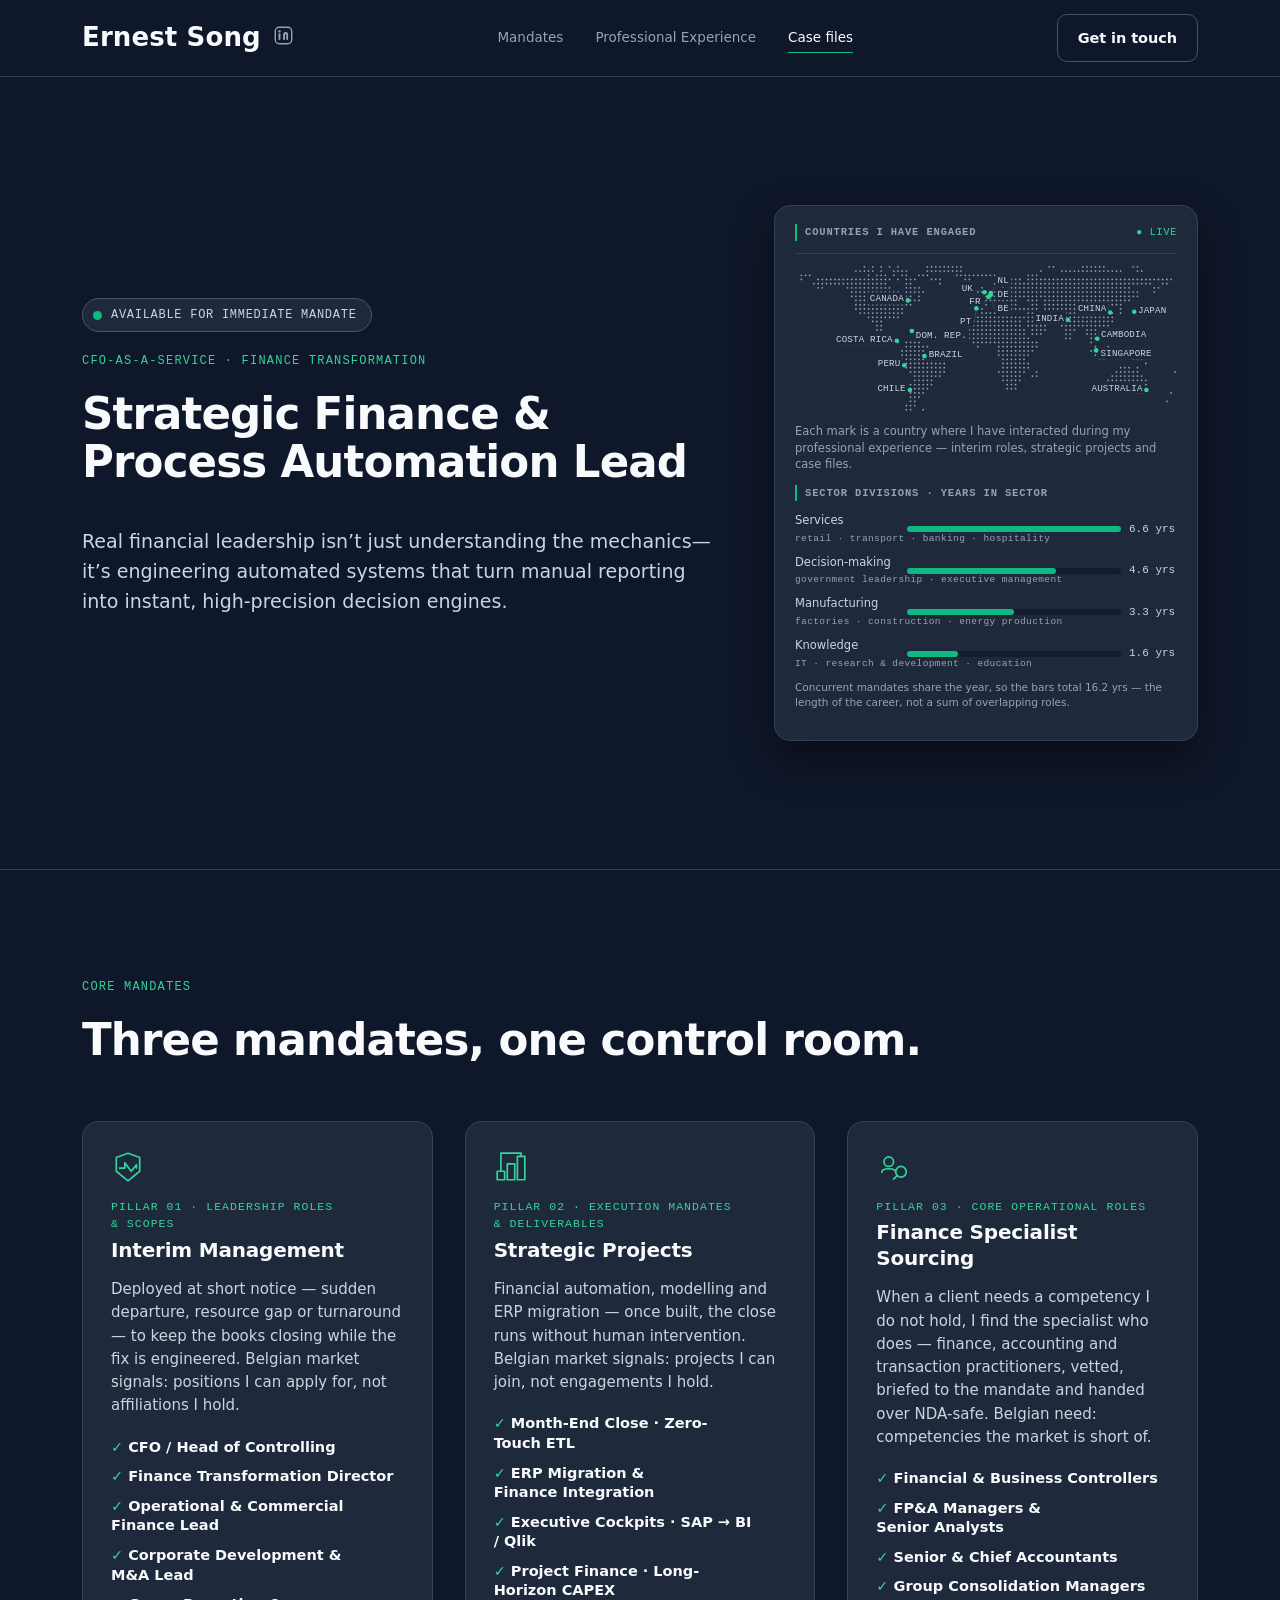
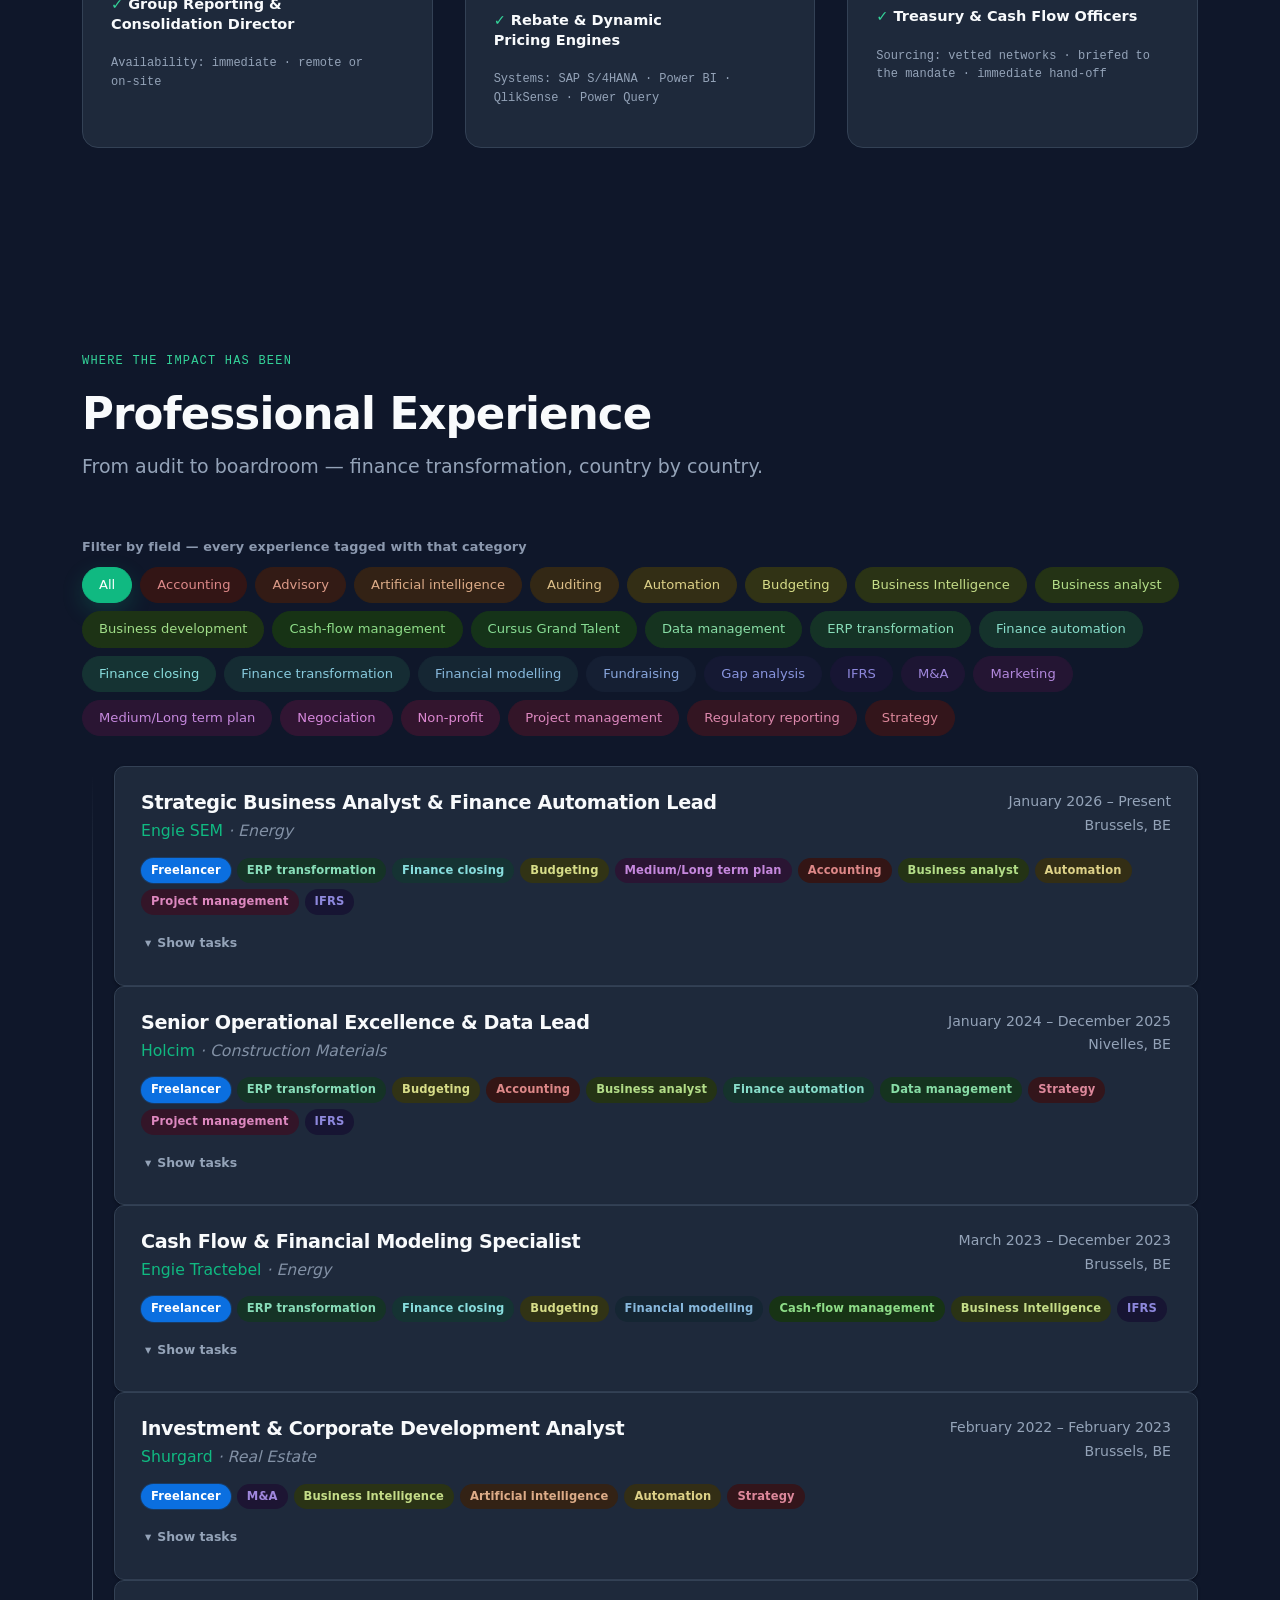
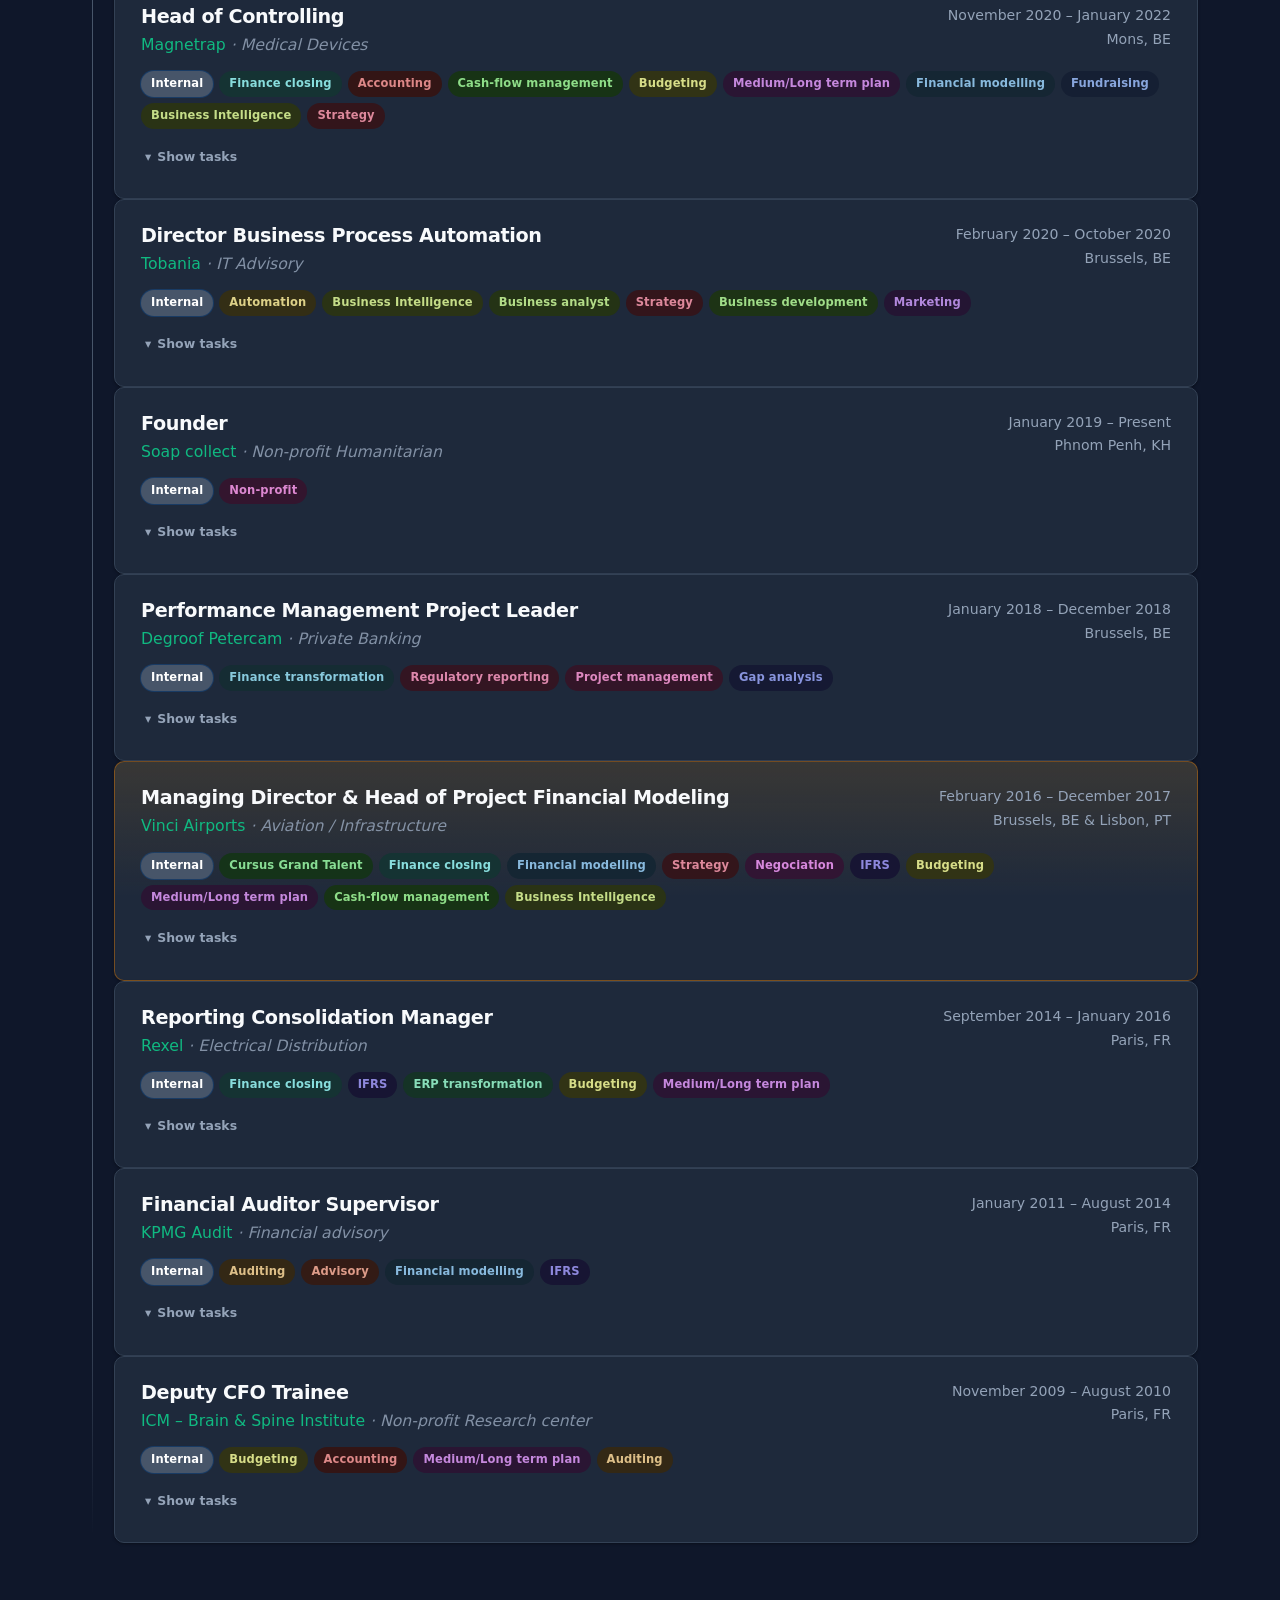
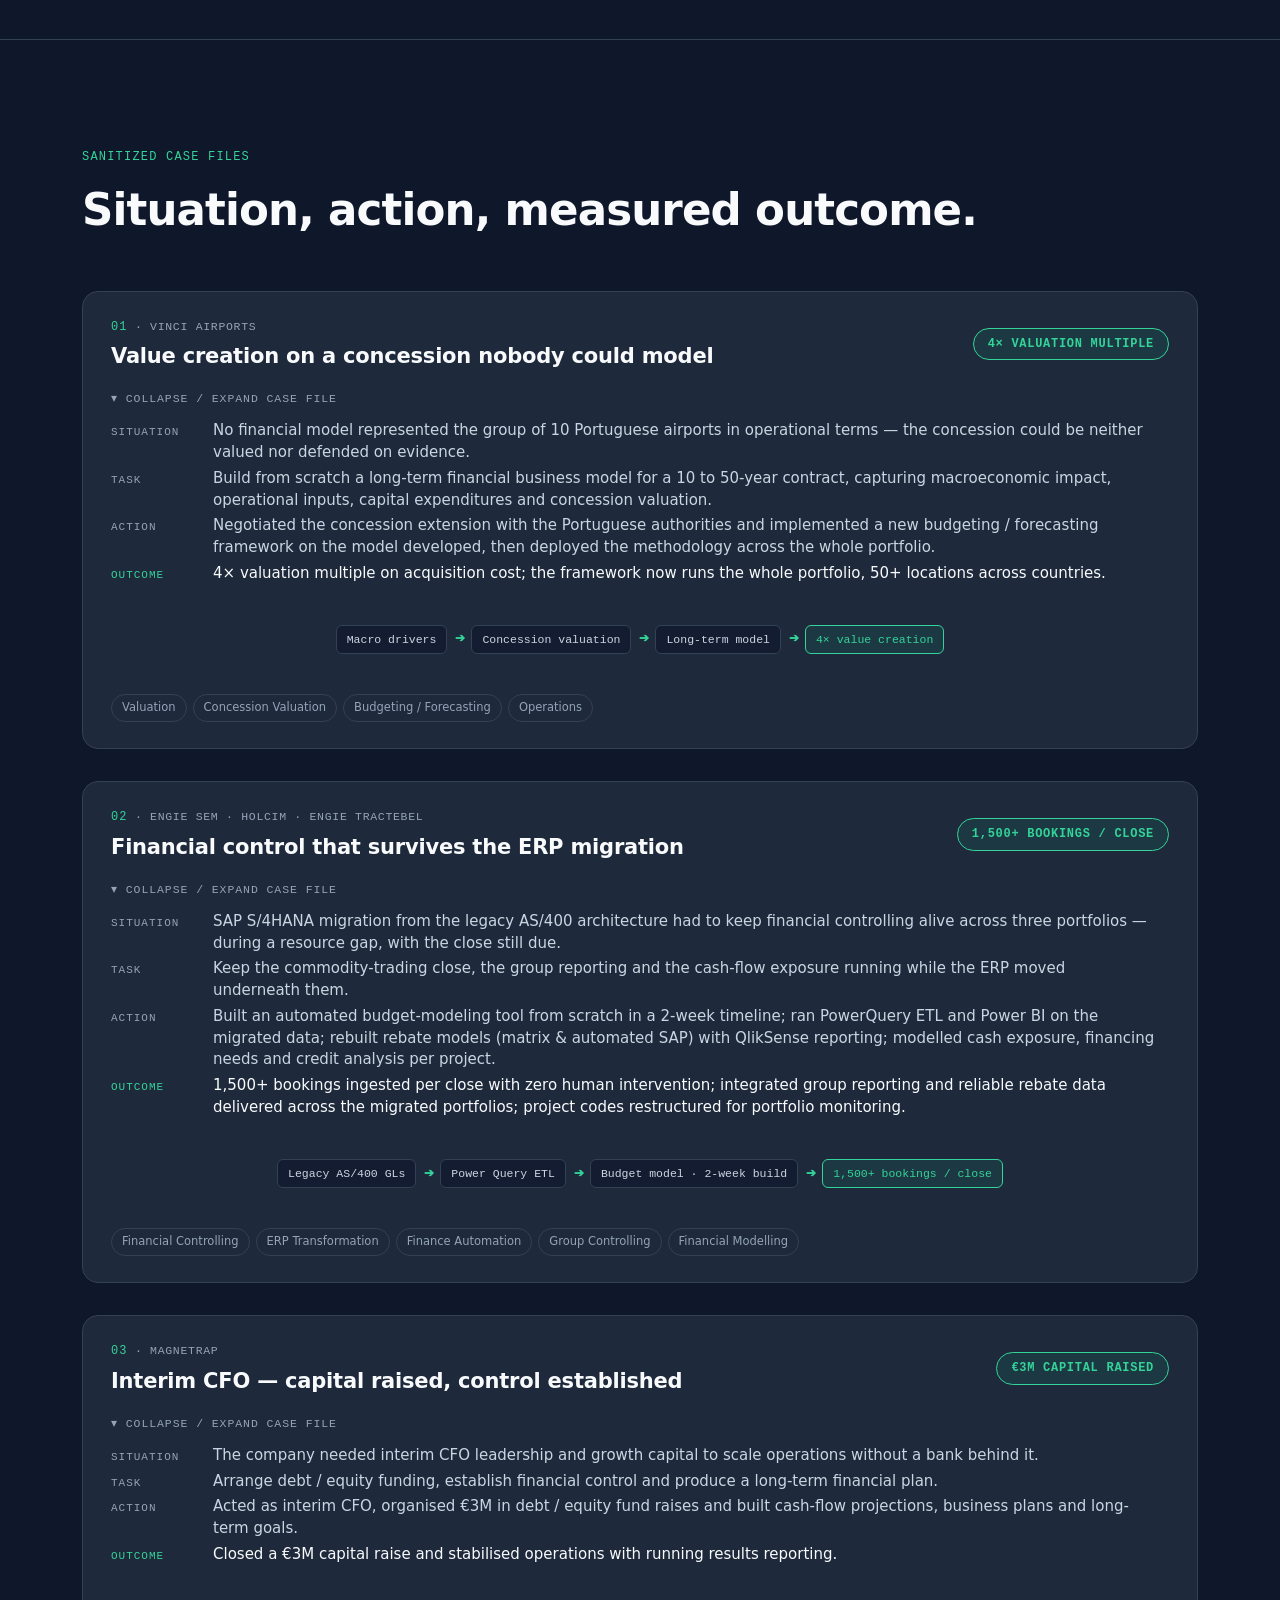
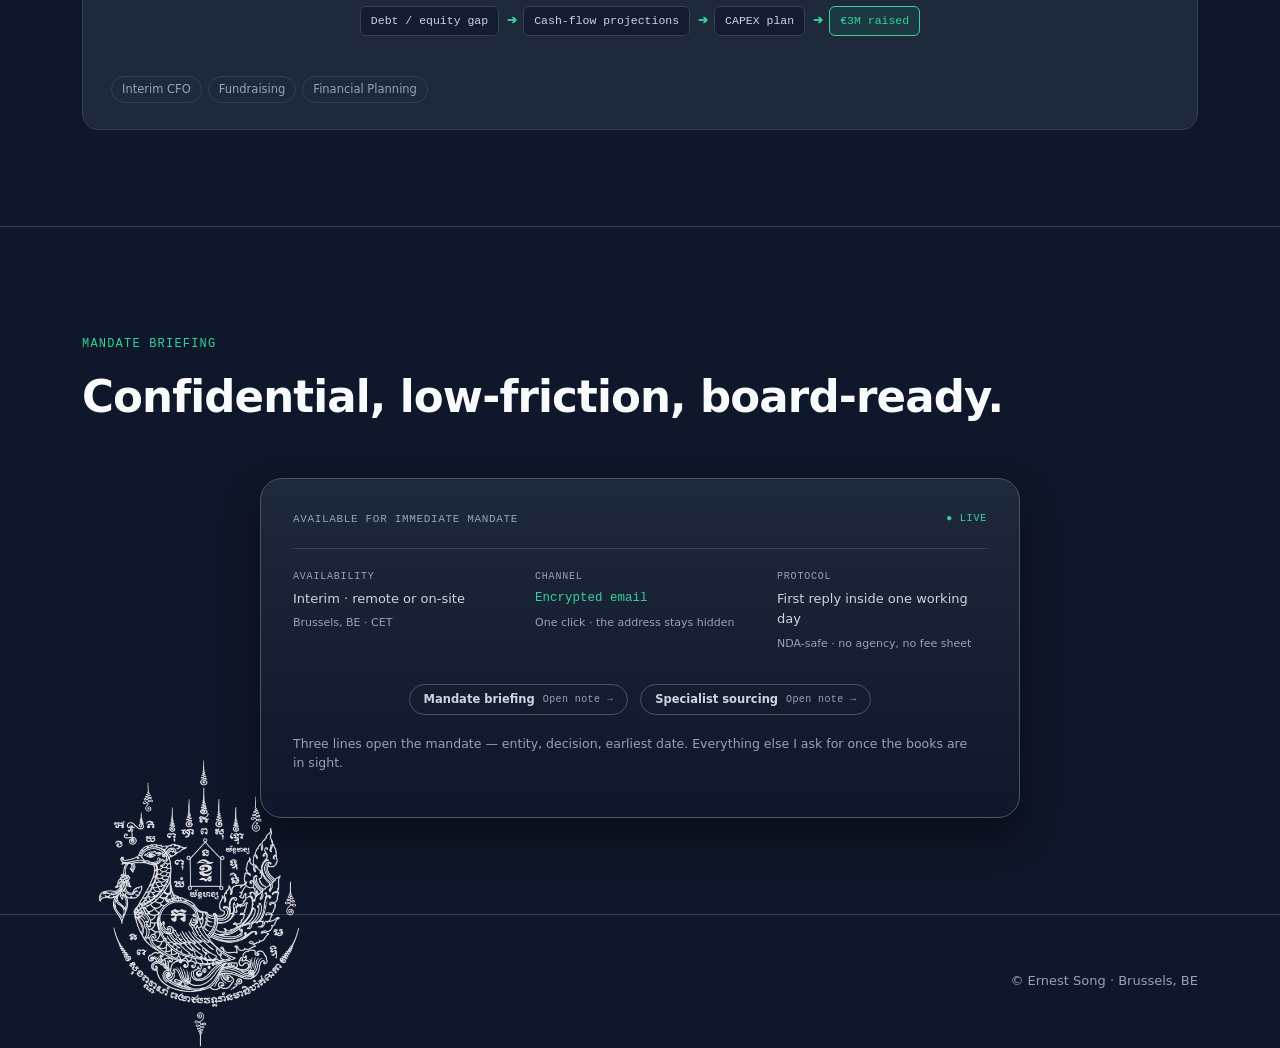
==== commit c89a1de2: "Mobile map labels: dark color-scheme, opaque plates, larger labels" ====
--- a/index.html
+++ b/index.html
@@ -1,4 +1,4 @@
-<!DOCTYPE html><html lang="en"> <head><meta charset="UTF-8"><meta name="description" content="Real financial leadership isn’t just understanding the mechanics—it’s engineering automated systems that turn manual reporting into instant, high-precision decision engines."><meta name="viewport" content="width=device-width, initial-scale=1"><link rel="icon" href="/favicon.png?v=es" type="image/png"><link rel="apple-touch-icon" href="/apple-touch-icon.png"><meta name="author" content="Ernest SONG"><meta name="theme-color" content="#f7f7f6"><meta name="color-scheme" content="light"><meta property="og:type" content="profile"><meta property="og:title" content="Ernest SONG | CFO-As-A-Service · Finance Transformation"><meta property="og:description" content="Real financial leadership isn’t just understanding the mechanics—it’s engineering automated systems that turn manual reporting into instant, high-precision decision engines."><title>Ernest SONG | CFO-As-A-Service · Finance Transformation</title><link rel="stylesheet" href="/astro/index.Czqd8wSQ.css"></head> <body> <div id="top" aria-hidden="true"></div> <header class="topnav"> <div class="container topnav-inner"> <div class="logo-lockup"> <a class="logo-link" href="#top" aria-label="Ernest Song, back to top"> <span class="logo">Ernest Song</span> </a> <a class="social-link" href="https://www.linkedin.com/in/ernestsong/" target="_blank" rel="noopener noreferrer" aria-label="LinkedIn profile"> <svg class="social-mark" viewBox="0 0 24 24" fill="none" aria-hidden="true"> <rect x="2.6" y="2.6" width="18.8" height="18.8" rx="4.6" stroke="currentColor" stroke-width="1.6"></rect> <path d="M7.4 10.6 V15.9" stroke="currentColor" stroke-width="2.2" stroke-linecap="round"></path> <circle cx="7.4" cy="7.3" r="1.4" fill="currentColor"></circle> <path d="M12.6 15.9 V11.6 Q12.6 9.2 14.4 9.2 Q16.2 9.2 16.2 11.6 V15.9" stroke="currentColor" stroke-width="2.2" stroke-linecap="round"></path> </svg> </a> </div> <nav> <a href="#services">Mandates</a> <a href="#experience">Professional Experience</a> <a href="#cases">Case files</a> </nav> <a class="btn btn-secondary" href="#contact">Get in touch</a> </div> </header>  <main id="content"> <!-- ============ A · HERO (60/40: copy · cockpit) ============ --> <section class="section hero" id="home"> <div class="container hero-grid"> <div class="hero-copy"> <span class="status-pill"><span class="status-dot"></span>Available for immediate mandate</span> <p class="eyebrow">CFO-As-A-Service · Finance Transformation</p> <h1>Strategic Finance &amp; Process Automation Lead</h1> <p class="lead">Real financial leadership isn’t just understanding the mechanics—it’s engineering automated systems that turn manual reporting into instant, high-precision decision engines.</p> </div> <!-- Compact footprint — dot map + sector bars (summary of #footprint) --> <div class="hero-foot reveal"> <div class="foot-head"> <span class="foot-title">Countries I have engaged</span> <span class="foot-live">● live</span> </div> <svg class="worldmap-mini" viewBox="0 20 1000 395" role="img" aria-label="World map marking the eighteen countries where I have engaged during my professional experience"> <path class="map-land" d="M16.5 49.5h.01M16.5 60.5h.01M27.5 49.5h.01M38.5 49.5h.01M49.5 71.5h.01M60.5 60.5h.01M60.5 71.5h.01M60.5 82.5h.01M71.5 60.5h.01M71.5 71.5h.01M71.5 82.5h.01M71.5 478.5h.01M71.5 489.5h.01M82.5 60.5h.01M82.5 71.5h.01M82.5 478.5h.01M82.5 489.5h.01M93.5 60.5h.01M93.5 71.5h.01M93.5 478.5h.01M93.5 489.5h.01M104.5 60.5h.01M104.5 71.5h.01M104.5 478.5h.01M104.5 489.5h.01M115.5 60.5h.01M115.5 71.5h.01M115.5 478.5h.01M115.5 489.5h.01M126.5 60.5h.01M126.5 71.5h.01M126.5 478.5h.01M126.5 489.5h.01M137.5 60.5h.01M137.5 71.5h.01M137.5 82.5h.01M137.5 478.5h.01M137.5 489.5h.01M148.5 60.5h.01M148.5 71.5h.01M148.5 82.5h.01M148.5 93.5h.01M148.5 104.5h.01M148.5 478.5h.01M148.5 489.5h.01M159.5 38.5h.01M159.5 60.5h.01M159.5 71.5h.01M159.5 82.5h.01M159.5 93.5h.01M159.5 104.5h.01M159.5 115.5h.01M159.5 126.5h.01M159.5 137.5h.01M159.5 478.5h.01M159.5 489.5h.01M170.5 38.5h.01M170.5 60.5h.01M170.5 71.5h.01M170.5 82.5h.01M170.5 93.5h.01M170.5 104.5h.01M170.5 115.5h.01M170.5 126.5h.01M170.5 137.5h.01M170.5 148.5h.01M170.5 478.5h.01M170.5 489.5h.01M181.5 27.5h.01M181.5 38.5h.01M181.5 60.5h.01M181.5 71.5h.01M181.5 82.5h.01M181.5 93.5h.01M181.5 104.5h.01M181.5 115.5h.01M181.5 126.5h.01M181.5 137.5h.01M181.5 148.5h.01M181.5 467.5h.01M181.5 478.5h.01M181.5 489.5h.01M192.5 38.5h.01M192.5 49.5h.01M192.5 60.5h.01M192.5 71.5h.01M192.5 82.5h.01M192.5 93.5h.01M192.5 104.5h.01M192.5 115.5h.01M192.5 126.5h.01M192.5 137.5h.01M192.5 148.5h.01M192.5 159.5h.01M192.5 478.5h.01M192.5 489.5h.01M203.5 27.5h.01M203.5 38.5h.01M203.5 60.5h.01M203.5 71.5h.01M203.5 82.5h.01M203.5 93.5h.01M203.5 104.5h.01M203.5 115.5h.01M203.5 126.5h.01M203.5 137.5h.01M203.5 148.5h.01M203.5 159.5h.01M203.5 170.5h.01M203.5 478.5h.01M203.5 489.5h.01M214.5 49.5h.01M214.5 60.5h.01M214.5 71.5h.01M214.5 82.5h.01M214.5 93.5h.01M214.5 104.5h.01M214.5 115.5h.01M214.5 126.5h.01M214.5 137.5h.01M214.5 148.5h.01M214.5 159.5h.01M214.5 170.5h.01M214.5 181.5h.01M214.5 192.5h.01M214.5 467.5h.01M214.5 478.5h.01M214.5 489.5h.01M225.5 27.5h.01M225.5 38.5h.01M225.5 49.5h.01M225.5 60.5h.01M225.5 71.5h.01M225.5 82.5h.01M225.5 93.5h.01M225.5 104.5h.01M225.5 115.5h.01M225.5 126.5h.01M225.5 137.5h.01M225.5 148.5h.01M225.5 159.5h.01M225.5 170.5h.01M225.5 181.5h.01M225.5 192.5h.01M225.5 467.5h.01M225.5 478.5h.01M225.5 489.5h.01M236.5 16.5h.01M236.5 49.5h.01M236.5 60.5h.01M236.5 71.5h.01M236.5 82.5h.01M236.5 93.5h.01M236.5 104.5h.01M236.5 115.5h.01M236.5 126.5h.01M236.5 137.5h.01M236.5 148.5h.01M236.5 159.5h.01M236.5 467.5h.01M236.5 478.5h.01M236.5 489.5h.01M247.5 16.5h.01M247.5 27.5h.01M247.5 60.5h.01M247.5 82.5h.01M247.5 93.5h.01M247.5 104.5h.01M247.5 115.5h.01M247.5 126.5h.01M247.5 137.5h.01M247.5 148.5h.01M247.5 159.5h.01M247.5 203.5h.01M247.5 467.5h.01M247.5 478.5h.01M247.5 489.5h.01M258.5 16.5h.01M258.5 38.5h.01M258.5 49.5h.01M258.5 93.5h.01M258.5 104.5h.01M258.5 115.5h.01M258.5 126.5h.01M258.5 137.5h.01M258.5 148.5h.01M258.5 159.5h.01M258.5 467.5h.01M258.5 478.5h.01M258.5 489.5h.01M269.5 16.5h.01M269.5 27.5h.01M269.5 38.5h.01M269.5 60.5h.01M269.5 93.5h.01M269.5 104.5h.01M269.5 115.5h.01M269.5 126.5h.01M269.5 137.5h.01M269.5 148.5h.01M269.5 159.5h.01M269.5 225.5h.01M269.5 467.5h.01M269.5 478.5h.01M269.5 489.5h.01M280.5 5.5h.01M280.5 16.5h.01M280.5 38.5h.01M280.5 49.5h.01M280.5 104.5h.01M280.5 115.5h.01M280.5 126.5h.01M280.5 137.5h.01M280.5 148.5h.01M280.5 247.5h.01M280.5 258.5h.01M280.5 269.5h.01M280.5 467.5h.01M280.5 478.5h.01M280.5 489.5h.01M291.5 16.5h.01M291.5 38.5h.01M291.5 49.5h.01M291.5 60.5h.01M291.5 71.5h.01M291.5 82.5h.01M291.5 93.5h.01M291.5 104.5h.01M291.5 115.5h.01M291.5 126.5h.01M291.5 225.5h.01M291.5 236.5h.01M291.5 247.5h.01M291.5 258.5h.01M291.5 269.5h.01M291.5 280.5h.01M291.5 291.5h.01M291.5 390.5h.01M291.5 401.5h.01M291.5 467.5h.01M291.5 478.5h.01M291.5 489.5h.01M302.5 5.5h.01M302.5 60.5h.01M302.5 71.5h.01M302.5 82.5h.01M302.5 93.5h.01M302.5 104.5h.01M302.5 115.5h.01M302.5 126.5h.01M302.5 192.5h.01M302.5 225.5h.01M302.5 236.5h.01M302.5 247.5h.01M302.5 258.5h.01M302.5 269.5h.01M302.5 280.5h.01M302.5 291.5h.01M302.5 302.5h.01M302.5 335.5h.01M302.5 346.5h.01M302.5 357.5h.01M302.5 368.5h.01M302.5 379.5h.01M302.5 390.5h.01M302.5 401.5h.01M302.5 456.5h.01M302.5 467.5h.01M302.5 489.5h.01M313.5 60.5h.01M313.5 82.5h.01M313.5 93.5h.01M313.5 115.5h.01M313.5 225.5h.01M313.5 236.5h.01M313.5 247.5h.01M313.5 258.5h.01M313.5 269.5h.01M313.5 280.5h.01M313.5 291.5h.01M313.5 302.5h.01M313.5 313.5h.01M313.5 324.5h.01M313.5 335.5h.01M313.5 346.5h.01M313.5 357.5h.01M313.5 368.5h.01M313.5 379.5h.01M313.5 390.5h.01M313.5 456.5h.01M313.5 467.5h.01M313.5 489.5h.01M324.5 16.5h.01M324.5 49.5h.01M324.5 82.5h.01M324.5 93.5h.01M324.5 104.5h.01M324.5 115.5h.01M324.5 225.5h.01M324.5 236.5h.01M324.5 247.5h.01M324.5 258.5h.01M324.5 269.5h.01M324.5 280.5h.01M324.5 291.5h.01M324.5 302.5h.01M324.5 313.5h.01M324.5 324.5h.01M324.5 335.5h.01M324.5 346.5h.01M324.5 357.5h.01M324.5 368.5h.01M324.5 456.5h.01M324.5 467.5h.01M335.5 16.5h.01M335.5 49.5h.01M335.5 93.5h.01M335.5 236.5h.01M335.5 247.5h.01M335.5 258.5h.01M335.5 269.5h.01M335.5 280.5h.01M335.5 291.5h.01M335.5 302.5h.01M335.5 313.5h.01M335.5 324.5h.01M335.5 335.5h.01M335.5 346.5h.01M335.5 357.5h.01M335.5 401.5h.01M346.5 16.5h.01M346.5 27.5h.01M346.5 38.5h.01M346.5 49.5h.01M346.5 236.5h.01M346.5 247.5h.01M346.5 258.5h.01M346.5 269.5h.01M346.5 280.5h.01M346.5 291.5h.01M346.5 302.5h.01M346.5 313.5h.01M346.5 324.5h.01M346.5 335.5h.01M346.5 346.5h.01M357.5 16.5h.01M357.5 27.5h.01M357.5 38.5h.01M357.5 60.5h.01M357.5 247.5h.01M357.5 258.5h.01M357.5 269.5h.01M357.5 280.5h.01M357.5 291.5h.01M357.5 302.5h.01M357.5 313.5h.01M357.5 324.5h.01M357.5 335.5h.01M368.5 16.5h.01M368.5 27.5h.01M368.5 38.5h.01M368.5 60.5h.01M368.5 258.5h.01M368.5 269.5h.01M368.5 280.5h.01M368.5 291.5h.01M368.5 302.5h.01M368.5 313.5h.01M379.5 5.5h.01M379.5 16.5h.01M379.5 27.5h.01M379.5 38.5h.01M379.5 60.5h.01M379.5 71.5h.01M379.5 258.5h.01M379.5 269.5h.01M379.5 280.5h.01M379.5 291.5h.01M379.5 302.5h.01M379.5 313.5h.01M390.5 5.5h.01M390.5 16.5h.01M390.5 27.5h.01M390.5 38.5h.01M390.5 269.5h.01M390.5 280.5h.01M390.5 291.5h.01M390.5 302.5h.01M390.5 489.5h.01M401.5 5.5h.01M401.5 16.5h.01M401.5 27.5h.01M401.5 38.5h.01M401.5 269.5h.01M401.5 489.5h.01M412.5 5.5h.01M412.5 16.5h.01M412.5 27.5h.01M412.5 38.5h.01M412.5 478.5h.01M412.5 489.5h.01M423.5 5.5h.01M423.5 16.5h.01M423.5 27.5h.01M423.5 38.5h.01M423.5 49.5h.01M423.5 478.5h.01M423.5 489.5h.01M434.5 16.5h.01M434.5 27.5h.01M434.5 38.5h.01M434.5 49.5h.01M434.5 478.5h.01M434.5 489.5h.01M445.5 16.5h.01M445.5 49.5h.01M445.5 60.5h.01M445.5 478.5h.01M445.5 489.5h.01M456.5 49.5h.01M456.5 60.5h.01M456.5 181.5h.01M456.5 192.5h.01M456.5 203.5h.01M456.5 214.5h.01M456.5 467.5h.01M456.5 478.5h.01M456.5 489.5h.01M467.5 49.5h.01M467.5 170.5h.01M467.5 181.5h.01M467.5 192.5h.01M467.5 203.5h.01M467.5 214.5h.01M467.5 225.5h.01M467.5 467.5h.01M467.5 478.5h.01M467.5 489.5h.01M478.5 49.5h.01M478.5 93.5h.01M478.5 126.5h.01M478.5 137.5h.01M478.5 159.5h.01M478.5 170.5h.01M478.5 181.5h.01M478.5 192.5h.01M478.5 203.5h.01M478.5 214.5h.01M478.5 225.5h.01M478.5 236.5h.01M478.5 467.5h.01M478.5 478.5h.01M478.5 489.5h.01M489.5 49.5h.01M489.5 82.5h.01M489.5 93.5h.01M489.5 126.5h.01M489.5 137.5h.01M489.5 148.5h.01M489.5 159.5h.01M489.5 170.5h.01M489.5 181.5h.01M489.5 192.5h.01M489.5 203.5h.01M489.5 214.5h.01M489.5 225.5h.01M489.5 467.5h.01M489.5 478.5h.01M489.5 489.5h.01M500.5 49.5h.01M500.5 93.5h.01M500.5 104.5h.01M500.5 115.5h.01M500.5 126.5h.01M500.5 148.5h.01M500.5 159.5h.01M500.5 170.5h.01M500.5 181.5h.01M500.5 192.5h.01M500.5 203.5h.01M500.5 214.5h.01M500.5 225.5h.01M500.5 467.5h.01M500.5 478.5h.01M500.5 489.5h.01M511.5 49.5h.01M511.5 104.5h.01M511.5 115.5h.01M511.5 148.5h.01M511.5 159.5h.01M511.5 170.5h.01M511.5 181.5h.01M511.5 192.5h.01M511.5 203.5h.01M511.5 214.5h.01M511.5 225.5h.01M511.5 467.5h.01M511.5 478.5h.01M511.5 489.5h.01M522.5 49.5h.01M522.5 71.5h.01M522.5 93.5h.01M522.5 104.5h.01M522.5 115.5h.01M522.5 148.5h.01M522.5 159.5h.01M522.5 170.5h.01M522.5 181.5h.01M522.5 192.5h.01M522.5 203.5h.01M522.5 214.5h.01M522.5 225.5h.01M522.5 456.5h.01M522.5 467.5h.01M522.5 478.5h.01M522.5 489.5h.01M533.5 16.5h.01M533.5 49.5h.01M533.5 60.5h.01M533.5 71.5h.01M533.5 93.5h.01M533.5 104.5h.01M533.5 115.5h.01M533.5 126.5h.01M533.5 159.5h.01M533.5 170.5h.01M533.5 181.5h.01M533.5 192.5h.01M533.5 203.5h.01M533.5 214.5h.01M533.5 225.5h.01M533.5 236.5h.01M533.5 247.5h.01M533.5 258.5h.01M533.5 302.5h.01M533.5 467.5h.01M533.5 478.5h.01M533.5 489.5h.01M544.5 16.5h.01M544.5 60.5h.01M544.5 71.5h.01M544.5 82.5h.01M544.5 93.5h.01M544.5 104.5h.01M544.5 115.5h.01M544.5 137.5h.01M544.5 159.5h.01M544.5 170.5h.01M544.5 181.5h.01M544.5 192.5h.01M544.5 203.5h.01M544.5 214.5h.01M544.5 225.5h.01M544.5 236.5h.01M544.5 247.5h.01M544.5 258.5h.01M544.5 269.5h.01M544.5 280.5h.01M544.5 291.5h.01M544.5 302.5h.01M544.5 313.5h.01M544.5 324.5h.01M544.5 456.5h.01M544.5 467.5h.01M544.5 478.5h.01M544.5 489.5h.01M555.5 60.5h.01M555.5 93.5h.01M555.5 104.5h.01M555.5 115.5h.01M555.5 126.5h.01M555.5 159.5h.01M555.5 170.5h.01M555.5 181.5h.01M555.5 192.5h.01M555.5 203.5h.01M555.5 214.5h.01M555.5 225.5h.01M555.5 236.5h.01M555.5 247.5h.01M555.5 258.5h.01M555.5 269.5h.01M555.5 280.5h.01M555.5 291.5h.01M555.5 302.5h.01M555.5 313.5h.01M555.5 324.5h.01M555.5 335.5h.01M555.5 346.5h.01M555.5 456.5h.01M555.5 467.5h.01M555.5 478.5h.01M555.5 489.5h.01M566.5 60.5h.01M566.5 71.5h.01M566.5 82.5h.01M566.5 93.5h.01M566.5 104.5h.01M566.5 115.5h.01M566.5 126.5h.01M566.5 137.5h.01M566.5 159.5h.01M566.5 170.5h.01M566.5 181.5h.01M566.5 192.5h.01M566.5 203.5h.01M566.5 214.5h.01M566.5 225.5h.01M566.5 236.5h.01M566.5 247.5h.01M566.5 258.5h.01M566.5 269.5h.01M566.5 280.5h.01M566.5 291.5h.01M566.5 302.5h.01M566.5 313.5h.01M566.5 324.5h.01M566.5 335.5h.01M566.5 346.5h.01M566.5 467.5h.01M566.5 478.5h.01M566.5 489.5h.01M577.5 60.5h.01M577.5 71.5h.01M577.5 82.5h.01M577.5 93.5h.01M577.5 104.5h.01M577.5 115.5h.01M577.5 126.5h.01M577.5 137.5h.01M577.5 159.5h.01M577.5 170.5h.01M577.5 181.5h.01M577.5 192.5h.01M577.5 203.5h.01M577.5 214.5h.01M577.5 225.5h.01M577.5 236.5h.01M577.5 247.5h.01M577.5 258.5h.01M577.5 269.5h.01M577.5 280.5h.01M577.5 291.5h.01M577.5 302.5h.01M577.5 313.5h.01M577.5 324.5h.01M577.5 335.5h.01M577.5 346.5h.01M577.5 467.5h.01M577.5 478.5h.01M577.5 489.5h.01M588.5 60.5h.01M588.5 71.5h.01M588.5 82.5h.01M588.5 93.5h.01M588.5 104.5h.01M588.5 137.5h.01M588.5 159.5h.01M588.5 170.5h.01M588.5 181.5h.01M588.5 192.5h.01M588.5 203.5h.01M588.5 214.5h.01M588.5 225.5h.01M588.5 236.5h.01M588.5 247.5h.01M588.5 258.5h.01M588.5 269.5h.01M588.5 280.5h.01M588.5 291.5h.01M588.5 302.5h.01M588.5 313.5h.01M588.5 324.5h.01M588.5 456.5h.01M588.5 467.5h.01M588.5 478.5h.01M588.5 489.5h.01M599.5 71.5h.01M599.5 82.5h.01M599.5 93.5h.01M599.5 104.5h.01M599.5 137.5h.01M599.5 159.5h.01M599.5 192.5h.01M599.5 203.5h.01M599.5 214.5h.01M599.5 225.5h.01M599.5 236.5h.01M599.5 247.5h.01M599.5 258.5h.01M599.5 269.5h.01M599.5 280.5h.01M599.5 291.5h.01M599.5 302.5h.01M599.5 456.5h.01M599.5 467.5h.01M599.5 478.5h.01M599.5 489.5h.01M610.5 49.5h.01M610.5 60.5h.01M610.5 71.5h.01M610.5 82.5h.01M610.5 93.5h.01M610.5 104.5h.01M610.5 115.5h.01M610.5 137.5h.01M610.5 148.5h.01M610.5 159.5h.01M610.5 170.5h.01M610.5 181.5h.01M610.5 214.5h.01M610.5 225.5h.01M610.5 236.5h.01M610.5 247.5h.01M610.5 258.5h.01M610.5 280.5h.01M610.5 291.5h.01M610.5 456.5h.01M610.5 467.5h.01M610.5 478.5h.01M610.5 489.5h.01M621.5 49.5h.01M621.5 60.5h.01M621.5 71.5h.01M621.5 82.5h.01M621.5 93.5h.01M621.5 104.5h.01M621.5 115.5h.01M621.5 126.5h.01M621.5 137.5h.01M621.5 148.5h.01M621.5 159.5h.01M621.5 170.5h.01M621.5 181.5h.01M621.5 192.5h.01M621.5 203.5h.01M621.5 225.5h.01M621.5 236.5h.01M621.5 247.5h.01M621.5 313.5h.01M621.5 456.5h.01M621.5 467.5h.01M621.5 478.5h.01M621.5 489.5h.01M632.5 49.5h.01M632.5 60.5h.01M632.5 71.5h.01M632.5 82.5h.01M632.5 93.5h.01M632.5 104.5h.01M632.5 115.5h.01M632.5 126.5h.01M632.5 137.5h.01M632.5 148.5h.01M632.5 159.5h.01M632.5 170.5h.01M632.5 181.5h.01M632.5 192.5h.01M632.5 203.5h.01M632.5 225.5h.01M632.5 236.5h.01M632.5 302.5h.01M632.5 313.5h.01M632.5 456.5h.01M632.5 467.5h.01M632.5 478.5h.01M632.5 489.5h.01M643.5 38.5h.01M643.5 60.5h.01M643.5 71.5h.01M643.5 82.5h.01M643.5 93.5h.01M643.5 104.5h.01M643.5 148.5h.01M643.5 159.5h.01M643.5 181.5h.01M643.5 192.5h.01M643.5 203.5h.01M643.5 445.5h.01M643.5 456.5h.01M643.5 467.5h.01M643.5 478.5h.01M643.5 489.5h.01M654.5 60.5h.01M654.5 71.5h.01M654.5 82.5h.01M654.5 93.5h.01M654.5 104.5h.01M654.5 115.5h.01M654.5 126.5h.01M654.5 137.5h.01M654.5 148.5h.01M654.5 159.5h.01M654.5 170.5h.01M654.5 181.5h.01M654.5 192.5h.01M654.5 445.5h.01M654.5 456.5h.01M654.5 467.5h.01M654.5 478.5h.01M654.5 489.5h.01M665.5 27.5h.01M665.5 60.5h.01M665.5 71.5h.01M665.5 82.5h.01M665.5 93.5h.01M665.5 104.5h.01M665.5 115.5h.01M665.5 126.5h.01M665.5 137.5h.01M665.5 148.5h.01M665.5 159.5h.01M665.5 170.5h.01M665.5 456.5h.01M665.5 467.5h.01M665.5 478.5h.01M665.5 489.5h.01M676.5 27.5h.01M676.5 60.5h.01M676.5 71.5h.01M676.5 82.5h.01M676.5 93.5h.01M676.5 104.5h.01M676.5 115.5h.01M676.5 126.5h.01M676.5 137.5h.01M676.5 148.5h.01M676.5 159.5h.01M676.5 170.5h.01M676.5 456.5h.01M676.5 467.5h.01M676.5 478.5h.01M676.5 489.5h.01M687.5 60.5h.01M687.5 71.5h.01M687.5 82.5h.01M687.5 93.5h.01M687.5 104.5h.01M687.5 115.5h.01M687.5 126.5h.01M687.5 137.5h.01M687.5 148.5h.01M687.5 159.5h.01M687.5 170.5h.01M687.5 456.5h.01M687.5 467.5h.01M687.5 478.5h.01M687.5 489.5h.01M698.5 38.5h.01M698.5 60.5h.01M698.5 71.5h.01M698.5 82.5h.01M698.5 93.5h.01M698.5 104.5h.01M698.5 115.5h.01M698.5 126.5h.01M698.5 137.5h.01M698.5 148.5h.01M698.5 159.5h.01M698.5 170.5h.01M698.5 181.5h.01M698.5 467.5h.01M698.5 478.5h.01M698.5 489.5h.01M709.5 38.5h.01M709.5 60.5h.01M709.5 71.5h.01M709.5 82.5h.01M709.5 93.5h.01M709.5 104.5h.01M709.5 115.5h.01M709.5 126.5h.01M709.5 137.5h.01M709.5 148.5h.01M709.5 159.5h.01M709.5 170.5h.01M709.5 181.5h.01M709.5 192.5h.01M709.5 203.5h.01M709.5 214.5h.01M709.5 456.5h.01M709.5 467.5h.01M709.5 478.5h.01M709.5 489.5h.01M720.5 38.5h.01M720.5 60.5h.01M720.5 71.5h.01M720.5 82.5h.01M720.5 93.5h.01M720.5 104.5h.01M720.5 115.5h.01M720.5 126.5h.01M720.5 137.5h.01M720.5 148.5h.01M720.5 159.5h.01M720.5 170.5h.01M720.5 181.5h.01M720.5 192.5h.01M720.5 203.5h.01M720.5 214.5h.01M720.5 456.5h.01M720.5 467.5h.01M720.5 478.5h.01M720.5 489.5h.01M731.5 38.5h.01M731.5 60.5h.01M731.5 71.5h.01M731.5 82.5h.01M731.5 93.5h.01M731.5 104.5h.01M731.5 115.5h.01M731.5 126.5h.01M731.5 137.5h.01M731.5 148.5h.01M731.5 159.5h.01M731.5 170.5h.01M731.5 181.5h.01M731.5 192.5h.01M731.5 456.5h.01M731.5 467.5h.01M731.5 478.5h.01M731.5 489.5h.01M742.5 38.5h.01M742.5 60.5h.01M742.5 71.5h.01M742.5 82.5h.01M742.5 93.5h.01M742.5 104.5h.01M742.5 115.5h.01M742.5 126.5h.01M742.5 137.5h.01M742.5 148.5h.01M742.5 159.5h.01M742.5 170.5h.01M742.5 181.5h.01M742.5 456.5h.01M742.5 467.5h.01M742.5 478.5h.01M742.5 489.5h.01M753.5 27.5h.01M753.5 38.5h.01M753.5 60.5h.01M753.5 71.5h.01M753.5 82.5h.01M753.5 93.5h.01M753.5 104.5h.01M753.5 115.5h.01M753.5 126.5h.01M753.5 137.5h.01M753.5 148.5h.01M753.5 159.5h.01M753.5 170.5h.01M753.5 181.5h.01M753.5 456.5h.01M753.5 467.5h.01M753.5 478.5h.01M753.5 489.5h.01M764.5 16.5h.01M764.5 27.5h.01M764.5 38.5h.01M764.5 60.5h.01M764.5 71.5h.01M764.5 82.5h.01M764.5 93.5h.01M764.5 104.5h.01M764.5 115.5h.01M764.5 126.5h.01M764.5 137.5h.01M764.5 148.5h.01M764.5 159.5h.01M764.5 170.5h.01M764.5 181.5h.01M764.5 192.5h.01M764.5 203.5h.01M764.5 456.5h.01M764.5 467.5h.01M764.5 478.5h.01M764.5 489.5h.01M775.5 16.5h.01M775.5 27.5h.01M775.5 38.5h.01M775.5 60.5h.01M775.5 71.5h.01M775.5 82.5h.01M775.5 93.5h.01M775.5 104.5h.01M775.5 115.5h.01M775.5 126.5h.01M775.5 137.5h.01M775.5 148.5h.01M775.5 159.5h.01M775.5 170.5h.01M775.5 181.5h.01M775.5 192.5h.01M775.5 203.5h.01M775.5 214.5h.01M775.5 225.5h.01M775.5 247.5h.01M775.5 456.5h.01M775.5 467.5h.01M775.5 478.5h.01M775.5 489.5h.01M786.5 27.5h.01M786.5 38.5h.01M786.5 60.5h.01M786.5 71.5h.01M786.5 82.5h.01M786.5 93.5h.01M786.5 104.5h.01M786.5 115.5h.01M786.5 126.5h.01M786.5 137.5h.01M786.5 148.5h.01M786.5 159.5h.01M786.5 170.5h.01M786.5 181.5h.01M786.5 192.5h.01M786.5 203.5h.01M786.5 214.5h.01M786.5 236.5h.01M786.5 258.5h.01M786.5 445.5h.01M786.5 456.5h.01M786.5 467.5h.01M786.5 478.5h.01M786.5 489.5h.01M797.5 27.5h.01M797.5 38.5h.01M797.5 60.5h.01M797.5 71.5h.01M797.5 82.5h.01M797.5 93.5h.01M797.5 104.5h.01M797.5 115.5h.01M797.5 126.5h.01M797.5 137.5h.01M797.5 148.5h.01M797.5 159.5h.01M797.5 170.5h.01M797.5 181.5h.01M797.5 203.5h.01M797.5 214.5h.01M797.5 269.5h.01M797.5 456.5h.01M797.5 467.5h.01M797.5 478.5h.01M797.5 489.5h.01M808.5 27.5h.01M808.5 38.5h.01M808.5 60.5h.01M808.5 71.5h.01M808.5 82.5h.01M808.5 93.5h.01M808.5 104.5h.01M808.5 115.5h.01M808.5 126.5h.01M808.5 137.5h.01M808.5 148.5h.01M808.5 159.5h.01M808.5 170.5h.01M808.5 181.5h.01M808.5 247.5h.01M808.5 258.5h.01M808.5 269.5h.01M808.5 445.5h.01M808.5 456.5h.01M808.5 467.5h.01M808.5 478.5h.01M808.5 489.5h.01M819.5 38.5h.01M819.5 60.5h.01M819.5 71.5h.01M819.5 82.5h.01M819.5 93.5h.01M819.5 104.5h.01M819.5 115.5h.01M819.5 126.5h.01M819.5 137.5h.01M819.5 148.5h.01M819.5 159.5h.01M819.5 170.5h.01M819.5 181.5h.01M819.5 236.5h.01M819.5 247.5h.01M819.5 258.5h.01M819.5 324.5h.01M819.5 335.5h.01M819.5 445.5h.01M819.5 456.5h.01M819.5 467.5h.01M819.5 478.5h.01M819.5 489.5h.01M830.5 38.5h.01M830.5 60.5h.01M830.5 71.5h.01M830.5 82.5h.01M830.5 93.5h.01M830.5 104.5h.01M830.5 115.5h.01M830.5 126.5h.01M830.5 148.5h.01M830.5 159.5h.01M830.5 170.5h.01M830.5 258.5h.01M830.5 313.5h.01M830.5 324.5h.01M830.5 335.5h.01M830.5 346.5h.01M830.5 456.5h.01M830.5 467.5h.01M830.5 478.5h.01M830.5 489.5h.01M841.5 38.5h.01M841.5 60.5h.01M841.5 71.5h.01M841.5 82.5h.01M841.5 93.5h.01M841.5 104.5h.01M841.5 115.5h.01M841.5 126.5h.01M841.5 247.5h.01M841.5 302.5h.01M841.5 313.5h.01M841.5 324.5h.01M841.5 335.5h.01M841.5 346.5h.01M841.5 456.5h.01M841.5 467.5h.01M841.5 478.5h.01M841.5 489.5h.01M852.5 38.5h.01M852.5 60.5h.01M852.5 71.5h.01M852.5 82.5h.01M852.5 93.5h.01M852.5 104.5h.01M852.5 115.5h.01M852.5 126.5h.01M852.5 137.5h.01M852.5 148.5h.01M852.5 291.5h.01M852.5 302.5h.01M852.5 313.5h.01M852.5 324.5h.01M852.5 335.5h.01M852.5 456.5h.01M852.5 467.5h.01M852.5 478.5h.01M852.5 489.5h.01M863.5 60.5h.01M863.5 71.5h.01M863.5 82.5h.01M863.5 93.5h.01M863.5 104.5h.01M863.5 115.5h.01M863.5 291.5h.01M863.5 302.5h.01M863.5 313.5h.01M863.5 324.5h.01M863.5 335.5h.01M863.5 445.5h.01M863.5 456.5h.01M863.5 467.5h.01M863.5 478.5h.01M863.5 489.5h.01M874.5 60.5h.01M874.5 71.5h.01M874.5 82.5h.01M874.5 93.5h.01M874.5 104.5h.01M874.5 115.5h.01M874.5 291.5h.01M874.5 302.5h.01M874.5 313.5h.01M874.5 324.5h.01M874.5 335.5h.01M874.5 346.5h.01M874.5 445.5h.01M874.5 456.5h.01M874.5 467.5h.01M874.5 478.5h.01M874.5 489.5h.01M885.5 27.5h.01M885.5 60.5h.01M885.5 71.5h.01M885.5 93.5h.01M885.5 104.5h.01M885.5 258.5h.01M885.5 269.5h.01M885.5 302.5h.01M885.5 313.5h.01M885.5 324.5h.01M885.5 335.5h.01M885.5 346.5h.01M885.5 456.5h.01M885.5 467.5h.01M885.5 478.5h.01M885.5 489.5h.01M896.5 27.5h.01M896.5 38.5h.01M896.5 60.5h.01M896.5 71.5h.01M896.5 93.5h.01M896.5 104.5h.01M896.5 269.5h.01M896.5 291.5h.01M896.5 302.5h.01M896.5 313.5h.01M896.5 324.5h.01M896.5 335.5h.01M896.5 346.5h.01M896.5 357.5h.01M896.5 456.5h.01M896.5 467.5h.01M896.5 478.5h.01M896.5 489.5h.01M907.5 38.5h.01M907.5 60.5h.01M907.5 71.5h.01M907.5 269.5h.01M907.5 313.5h.01M907.5 324.5h.01M907.5 335.5h.01M907.5 346.5h.01M907.5 357.5h.01M907.5 456.5h.01M907.5 467.5h.01M907.5 478.5h.01M907.5 489.5h.01M918.5 60.5h.01M918.5 71.5h.01M918.5 280.5h.01M918.5 324.5h.01M918.5 335.5h.01M918.5 346.5h.01M918.5 456.5h.01M918.5 467.5h.01M918.5 478.5h.01M918.5 489.5h.01M929.5 60.5h.01M929.5 71.5h.01M929.5 456.5h.01M929.5 467.5h.01M929.5 478.5h.01M929.5 489.5h.01M940.5 60.5h.01M940.5 82.5h.01M940.5 93.5h.01M940.5 456.5h.01M940.5 467.5h.01M940.5 478.5h.01M940.5 489.5h.01M951.5 60.5h.01M951.5 82.5h.01M951.5 467.5h.01M951.5 478.5h.01M962.5 60.5h.01M962.5 71.5h.01M962.5 467.5h.01M973.5 60.5h.01M973.5 71.5h.01M973.5 379.5h.01M984.5 60.5h.01M984.5 357.5h.01M995.5 302.5h.01"></path> <line class="pin-leader" key="be" x1="512.2222222222223" y1="100.58823529411765" x2="522" y2="138"></line><line class="pin-leader" key="fr" x1="506.6666666666667" y1="106.1764705882353" x2="494" y2="124"></line><line class="pin-leader" key="pt" x1="474.72222222222223" y1="136.17647058823528" x2="470" y2="168"></line><line class="pin-leader" key="nl" x1="512.5" y1="95.88235294117648" x2="522" y2="80"></line><line class="pin-leader" key="de" x1="512.2222222222223" y1="100" x2="522" y2="104"></line><line class="pin-leader" key="uk" x1="495.83333333333337" y1="94.11764705882352" x2="474" y2="90"></line> <g class="pin-mini-plates"> <rect class="pin-mini-plate" key="ca" x="189.6" y="94" width="101.4" height="32" rx="4"></rect><rect class="pin-mini-plate" key="br" x="344" y="240" width="101.4" height="32" rx="4"></rect><rect class="pin-mini-plate" key="cl" x="209.5" y="328" width="86.5" height="32" rx="4"></rect><rect class="pin-mini-plate" key="pe" x="210.4" y="264" width="71.6" height="32" rx="4"></rect><rect class="pin-mini-plate" key="cr" x="101" y="199" width="161" height="32" rx="4"></rect><rect class="pin-mini-plate" key="do" x="310" y="190" width="146.1" height="32" rx="4"></rect><rect class="pin-mini-plate" key="cn" x="734.5" y="120" width="86.5" height="32" rx="4"></rect><rect class="pin-mini-plate" key="in" x="623.5" y="144" width="86.5" height="32" rx="4"></rect><rect class="pin-mini-plate" key="jp" x="892" y="124" width="86.5" height="32" rx="4"></rect><rect class="pin-mini-plate" key="kh" x="795" y="188" width="131.2" height="32" rx="4"></rect><rect class="pin-mini-plate" key="sg" x="794" y="238" width="146.1" height="32" rx="4"></rect><rect class="pin-mini-plate" key="au" x="769.9" y="328" width="146.1" height="32" rx="4"></rect><rect class="pin-mini-plate" key="be" x="524" y="118" width="41.8" height="32" rx="4"></rect><rect class="pin-mini-plate" key="fr" x="450.2" y="102" width="41.8" height="32" rx="4"></rect><rect class="pin-mini-plate" key="pt" x="426.2" y="152" width="41.8" height="32" rx="4"></rect><rect class="pin-mini-plate" key="nl" x="524" y="46" width="41.8" height="32" rx="4"></rect><rect class="pin-mini-plate" key="de" x="524" y="82" width="41.8" height="32" rx="4"></rect><rect class="pin-mini-plate" key="uk" x="430.2" y="66" width="41.8" height="32" rx="4"></rect> </g> <circle class="pin-dot" key="ca" cx="295.55555555555554" cy="115.29411764705884" r="6"></circle><circle class="pin-dot" key="br" cx="338.8888888888889" cy="261.1764705882353" r="6"></circle><circle class="pin-dot" key="cl" cx="300.8333333333333" cy="349.7058823529412" r="6"></circle><circle class="pin-dot" key="pe" cx="286.1111111111111" cy="285.2941176470588" r="6"></circle><circle class="pin-dot" key="cr" cx="266.6666666666667" cy="220.88235294117644" r="6"></circle><circle class="pin-dot" key="do" cx="305.8333333333333" cy="195.58823529411765" r="6"></circle><circle class="pin-dot" key="cn" cx="825" cy="147.05882352941177" r="6"></circle><circle class="pin-dot" key="in" cx="714.4444444444445" cy="165.88235294117646" r="6"></circle><circle class="pin-dot" key="jp" cx="888.0555555555555" cy="145" r="6"></circle><circle class="pin-dot" key="kh" cx="791.3888888888888" cy="215.8823529411765" r="6"></circle><circle class="pin-dot" key="sg" cx="788.3333333333334" cy="246.1764705882353" r="6"></circle><circle class="pin-dot" key="au" cx="919.9999999999999" cy="349.7058823529412" r="6"></circle><circle class="pin-dot" key="be" cx="512.2222222222223" cy="100.58823529411765" r="6"></circle><circle class="pin-dot" key="fr" cx="506.6666666666667" cy="106.1764705882353" r="6"></circle><circle class="pin-dot" key="pt" cx="474.72222222222223" cy="136.17647058823528" r="6"></circle><circle class="pin-dot" key="nl" cx="512.5" cy="95.88235294117648" r="6"></circle><circle class="pin-dot" key="de" cx="512.2222222222223" cy="100" r="6"></circle><circle class="pin-dot" key="uk" cx="495.83333333333337" cy="94.11764705882352" r="6"></circle> <text class="pin-mini-label" key="ca" x="285" y="118" text-anchor="end">CANADA</text><text class="pin-mini-label" key="br" x="350" y="264" text-anchor="start">BRAZIL</text><text class="pin-mini-label" key="cl" x="290" y="352" text-anchor="end">CHILE</text><text class="pin-mini-label" key="pe" x="276" y="288" text-anchor="end">PERU</text><text class="pin-mini-label" key="cr" x="256" y="223" text-anchor="end">COSTA RICA</text><text class="pin-mini-label" key="do" x="316" y="214" text-anchor="start">DOM. REP.</text><text class="pin-mini-label" key="cn" x="815" y="144" text-anchor="end">CHINA</text><text class="pin-mini-label" key="in" x="704" y="168" text-anchor="end">INDIA</text><text class="pin-mini-label" key="jp" x="898" y="148" text-anchor="start">JAPAN</text><text class="pin-mini-label" key="kh" x="801" y="212" text-anchor="start">CAMBODIA</text><text class="pin-mini-label" key="sg" x="800" y="262" text-anchor="start">SINGAPORE</text><text class="pin-mini-label" key="au" x="910" y="352" text-anchor="end">AUSTRALIA</text><text class="pin-mini-label" key="be" x="530" y="142" text-anchor="start">BE</text><text class="pin-mini-label" key="fr" x="486" y="126" text-anchor="end">FR</text><text class="pin-mini-label" key="pt" x="462" y="176" text-anchor="end">PT</text><text class="pin-mini-label" key="nl" x="530" y="70" text-anchor="start">NL</text><text class="pin-mini-label" key="de" x="530" y="106" text-anchor="start">DE</text><text class="pin-mini-label" key="uk" x="466" y="90" text-anchor="end">UK</text> </svg> <p class="foot-cap">
+<!DOCTYPE html><html lang="en"> <head><meta charset="UTF-8"><meta name="description" content="Real financial leadership isn’t just understanding the mechanics—it’s engineering automated systems that turn manual reporting into instant, high-precision decision engines."><meta name="viewport" content="width=device-width, initial-scale=1"><link rel="icon" href="/favicon.png?v=es" type="image/png"><link rel="apple-touch-icon" href="/apple-touch-icon.png"><meta name="author" content="Ernest SONG"><meta name="theme-color" content="#0F172A"><meta name="color-scheme" content="dark"><meta property="og:type" content="profile"><meta property="og:title" content="Ernest SONG | CFO-As-A-Service · Finance Transformation"><meta property="og:description" content="Real financial leadership isn’t just understanding the mechanics—it’s engineering automated systems that turn manual reporting into instant, high-precision decision engines."><title>Ernest SONG | CFO-As-A-Service · Finance Transformation</title><link rel="stylesheet" href="/astro/index.C6Ao4mmu.css"></head> <body> <div id="top" aria-hidden="true"></div> <header class="topnav"> <div class="container topnav-inner"> <div class="logo-lockup"> <a class="logo-link" href="#top" aria-label="Ernest Song, back to top"> <span class="logo">Ernest Song</span> </a> <a class="social-link" href="https://www.linkedin.com/in/ernestsong/" target="_blank" rel="noopener noreferrer" aria-label="LinkedIn profile"> <svg class="social-mark" viewBox="0 0 24 24" fill="none" aria-hidden="true"> <rect x="2.6" y="2.6" width="18.8" height="18.8" rx="4.6" stroke="currentColor" stroke-width="1.6"></rect> <path d="M7.4 10.6 V15.9" stroke="currentColor" stroke-width="2.2" stroke-linecap="round"></path> <circle cx="7.4" cy="7.3" r="1.4" fill="currentColor"></circle> <path d="M12.6 15.9 V11.6 Q12.6 9.2 14.4 9.2 Q16.2 9.2 16.2 11.6 V15.9" stroke="currentColor" stroke-width="2.2" stroke-linecap="round"></path> </svg> </a> </div> <nav> <a href="#services">Mandates</a> <a href="#experience">Professional Experience</a> <a href="#cases">Case files</a> </nav> <a class="btn btn-secondary" href="#contact">Get in touch</a> </div> </header>  <main id="content"> <!-- ============ A · HERO (60/40: copy · cockpit) ============ --> <section class="section hero" id="home"> <div class="container hero-grid"> <div class="hero-copy"> <span class="status-pill"><span class="status-dot"></span>Available for immediate mandate</span> <p class="eyebrow">CFO-As-A-Service · Finance Transformation</p> <h1>Strategic Finance &amp; Process Automation Lead</h1> <p class="lead">Real financial leadership isn’t just understanding the mechanics—it’s engineering automated systems that turn manual reporting into instant, high-precision decision engines.</p> </div> <!-- Compact footprint — dot map + sector bars (summary of #footprint) --> <div class="hero-foot reveal"> <div class="foot-head"> <span class="foot-title">Countries I have engaged</span> <span class="foot-live">● live</span> </div> <svg class="worldmap-mini" viewBox="0 20 1000 395" role="img" aria-label="World map marking the eighteen countries where I have engaged during my professional experience"> <path class="map-land" d="M16.5 49.5h.01M16.5 60.5h.01M27.5 49.5h.01M38.5 49.5h.01M49.5 71.5h.01M60.5 60.5h.01M60.5 71.5h.01M60.5 82.5h.01M71.5 60.5h.01M71.5 71.5h.01M71.5 82.5h.01M71.5 478.5h.01M71.5 489.5h.01M82.5 60.5h.01M82.5 71.5h.01M82.5 478.5h.01M82.5 489.5h.01M93.5 60.5h.01M93.5 71.5h.01M93.5 478.5h.01M93.5 489.5h.01M104.5 60.5h.01M104.5 71.5h.01M104.5 478.5h.01M104.5 489.5h.01M115.5 60.5h.01M115.5 71.5h.01M115.5 478.5h.01M115.5 489.5h.01M126.5 60.5h.01M126.5 71.5h.01M126.5 478.5h.01M126.5 489.5h.01M137.5 60.5h.01M137.5 71.5h.01M137.5 82.5h.01M137.5 478.5h.01M137.5 489.5h.01M148.5 60.5h.01M148.5 71.5h.01M148.5 82.5h.01M148.5 93.5h.01M148.5 104.5h.01M148.5 478.5h.01M148.5 489.5h.01M159.5 38.5h.01M159.5 60.5h.01M159.5 71.5h.01M159.5 82.5h.01M159.5 93.5h.01M159.5 104.5h.01M159.5 115.5h.01M159.5 126.5h.01M159.5 137.5h.01M159.5 478.5h.01M159.5 489.5h.01M170.5 38.5h.01M170.5 60.5h.01M170.5 71.5h.01M170.5 82.5h.01M170.5 93.5h.01M170.5 104.5h.01M170.5 115.5h.01M170.5 126.5h.01M170.5 137.5h.01M170.5 148.5h.01M170.5 478.5h.01M170.5 489.5h.01M181.5 27.5h.01M181.5 38.5h.01M181.5 60.5h.01M181.5 71.5h.01M181.5 82.5h.01M181.5 93.5h.01M181.5 104.5h.01M181.5 115.5h.01M181.5 126.5h.01M181.5 137.5h.01M181.5 148.5h.01M181.5 467.5h.01M181.5 478.5h.01M181.5 489.5h.01M192.5 38.5h.01M192.5 49.5h.01M192.5 60.5h.01M192.5 71.5h.01M192.5 82.5h.01M192.5 93.5h.01M192.5 104.5h.01M192.5 115.5h.01M192.5 126.5h.01M192.5 137.5h.01M192.5 148.5h.01M192.5 159.5h.01M192.5 478.5h.01M192.5 489.5h.01M203.5 27.5h.01M203.5 38.5h.01M203.5 60.5h.01M203.5 71.5h.01M203.5 82.5h.01M203.5 93.5h.01M203.5 104.5h.01M203.5 115.5h.01M203.5 126.5h.01M203.5 137.5h.01M203.5 148.5h.01M203.5 159.5h.01M203.5 170.5h.01M203.5 478.5h.01M203.5 489.5h.01M214.5 49.5h.01M214.5 60.5h.01M214.5 71.5h.01M214.5 82.5h.01M214.5 93.5h.01M214.5 104.5h.01M214.5 115.5h.01M214.5 126.5h.01M214.5 137.5h.01M214.5 148.5h.01M214.5 159.5h.01M214.5 170.5h.01M214.5 181.5h.01M214.5 192.5h.01M214.5 467.5h.01M214.5 478.5h.01M214.5 489.5h.01M225.5 27.5h.01M225.5 38.5h.01M225.5 49.5h.01M225.5 60.5h.01M225.5 71.5h.01M225.5 82.5h.01M225.5 93.5h.01M225.5 104.5h.01M225.5 115.5h.01M225.5 126.5h.01M225.5 137.5h.01M225.5 148.5h.01M225.5 159.5h.01M225.5 170.5h.01M225.5 181.5h.01M225.5 192.5h.01M225.5 467.5h.01M225.5 478.5h.01M225.5 489.5h.01M236.5 16.5h.01M236.5 49.5h.01M236.5 60.5h.01M236.5 71.5h.01M236.5 82.5h.01M236.5 93.5h.01M236.5 104.5h.01M236.5 115.5h.01M236.5 126.5h.01M236.5 137.5h.01M236.5 148.5h.01M236.5 159.5h.01M236.5 467.5h.01M236.5 478.5h.01M236.5 489.5h.01M247.5 16.5h.01M247.5 27.5h.01M247.5 60.5h.01M247.5 82.5h.01M247.5 93.5h.01M247.5 104.5h.01M247.5 115.5h.01M247.5 126.5h.01M247.5 137.5h.01M247.5 148.5h.01M247.5 159.5h.01M247.5 203.5h.01M247.5 467.5h.01M247.5 478.5h.01M247.5 489.5h.01M258.5 16.5h.01M258.5 38.5h.01M258.5 49.5h.01M258.5 93.5h.01M258.5 104.5h.01M258.5 115.5h.01M258.5 126.5h.01M258.5 137.5h.01M258.5 148.5h.01M258.5 159.5h.01M258.5 467.5h.01M258.5 478.5h.01M258.5 489.5h.01M269.5 16.5h.01M269.5 27.5h.01M269.5 38.5h.01M269.5 60.5h.01M269.5 93.5h.01M269.5 104.5h.01M269.5 115.5h.01M269.5 126.5h.01M269.5 137.5h.01M269.5 148.5h.01M269.5 159.5h.01M269.5 225.5h.01M269.5 467.5h.01M269.5 478.5h.01M269.5 489.5h.01M280.5 5.5h.01M280.5 16.5h.01M280.5 38.5h.01M280.5 49.5h.01M280.5 104.5h.01M280.5 115.5h.01M280.5 126.5h.01M280.5 137.5h.01M280.5 148.5h.01M280.5 247.5h.01M280.5 258.5h.01M280.5 269.5h.01M280.5 467.5h.01M280.5 478.5h.01M280.5 489.5h.01M291.5 16.5h.01M291.5 38.5h.01M291.5 49.5h.01M291.5 60.5h.01M291.5 71.5h.01M291.5 82.5h.01M291.5 93.5h.01M291.5 104.5h.01M291.5 115.5h.01M291.5 126.5h.01M291.5 225.5h.01M291.5 236.5h.01M291.5 247.5h.01M291.5 258.5h.01M291.5 269.5h.01M291.5 280.5h.01M291.5 291.5h.01M291.5 390.5h.01M291.5 401.5h.01M291.5 467.5h.01M291.5 478.5h.01M291.5 489.5h.01M302.5 5.5h.01M302.5 60.5h.01M302.5 71.5h.01M302.5 82.5h.01M302.5 93.5h.01M302.5 104.5h.01M302.5 115.5h.01M302.5 126.5h.01M302.5 192.5h.01M302.5 225.5h.01M302.5 236.5h.01M302.5 247.5h.01M302.5 258.5h.01M302.5 269.5h.01M302.5 280.5h.01M302.5 291.5h.01M302.5 302.5h.01M302.5 335.5h.01M302.5 346.5h.01M302.5 357.5h.01M302.5 368.5h.01M302.5 379.5h.01M302.5 390.5h.01M302.5 401.5h.01M302.5 456.5h.01M302.5 467.5h.01M302.5 489.5h.01M313.5 60.5h.01M313.5 82.5h.01M313.5 93.5h.01M313.5 115.5h.01M313.5 225.5h.01M313.5 236.5h.01M313.5 247.5h.01M313.5 258.5h.01M313.5 269.5h.01M313.5 280.5h.01M313.5 291.5h.01M313.5 302.5h.01M313.5 313.5h.01M313.5 324.5h.01M313.5 335.5h.01M313.5 346.5h.01M313.5 357.5h.01M313.5 368.5h.01M313.5 379.5h.01M313.5 390.5h.01M313.5 456.5h.01M313.5 467.5h.01M313.5 489.5h.01M324.5 16.5h.01M324.5 49.5h.01M324.5 82.5h.01M324.5 93.5h.01M324.5 104.5h.01M324.5 115.5h.01M324.5 225.5h.01M324.5 236.5h.01M324.5 247.5h.01M324.5 258.5h.01M324.5 269.5h.01M324.5 280.5h.01M324.5 291.5h.01M324.5 302.5h.01M324.5 313.5h.01M324.5 324.5h.01M324.5 335.5h.01M324.5 346.5h.01M324.5 357.5h.01M324.5 368.5h.01M324.5 456.5h.01M324.5 467.5h.01M335.5 16.5h.01M335.5 49.5h.01M335.5 93.5h.01M335.5 236.5h.01M335.5 247.5h.01M335.5 258.5h.01M335.5 269.5h.01M335.5 280.5h.01M335.5 291.5h.01M335.5 302.5h.01M335.5 313.5h.01M335.5 324.5h.01M335.5 335.5h.01M335.5 346.5h.01M335.5 357.5h.01M335.5 401.5h.01M346.5 16.5h.01M346.5 27.5h.01M346.5 38.5h.01M346.5 49.5h.01M346.5 236.5h.01M346.5 247.5h.01M346.5 258.5h.01M346.5 269.5h.01M346.5 280.5h.01M346.5 291.5h.01M346.5 302.5h.01M346.5 313.5h.01M346.5 324.5h.01M346.5 335.5h.01M346.5 346.5h.01M357.5 16.5h.01M357.5 27.5h.01M357.5 38.5h.01M357.5 60.5h.01M357.5 247.5h.01M357.5 258.5h.01M357.5 269.5h.01M357.5 280.5h.01M357.5 291.5h.01M357.5 302.5h.01M357.5 313.5h.01M357.5 324.5h.01M357.5 335.5h.01M368.5 16.5h.01M368.5 27.5h.01M368.5 38.5h.01M368.5 60.5h.01M368.5 258.5h.01M368.5 269.5h.01M368.5 280.5h.01M368.5 291.5h.01M368.5 302.5h.01M368.5 313.5h.01M379.5 5.5h.01M379.5 16.5h.01M379.5 27.5h.01M379.5 38.5h.01M379.5 60.5h.01M379.5 71.5h.01M379.5 258.5h.01M379.5 269.5h.01M379.5 280.5h.01M379.5 291.5h.01M379.5 302.5h.01M379.5 313.5h.01M390.5 5.5h.01M390.5 16.5h.01M390.5 27.5h.01M390.5 38.5h.01M390.5 269.5h.01M390.5 280.5h.01M390.5 291.5h.01M390.5 302.5h.01M390.5 489.5h.01M401.5 5.5h.01M401.5 16.5h.01M401.5 27.5h.01M401.5 38.5h.01M401.5 269.5h.01M401.5 489.5h.01M412.5 5.5h.01M412.5 16.5h.01M412.5 27.5h.01M412.5 38.5h.01M412.5 478.5h.01M412.5 489.5h.01M423.5 5.5h.01M423.5 16.5h.01M423.5 27.5h.01M423.5 38.5h.01M423.5 49.5h.01M423.5 478.5h.01M423.5 489.5h.01M434.5 16.5h.01M434.5 27.5h.01M434.5 38.5h.01M434.5 49.5h.01M434.5 478.5h.01M434.5 489.5h.01M445.5 16.5h.01M445.5 49.5h.01M445.5 60.5h.01M445.5 478.5h.01M445.5 489.5h.01M456.5 49.5h.01M456.5 60.5h.01M456.5 181.5h.01M456.5 192.5h.01M456.5 203.5h.01M456.5 214.5h.01M456.5 467.5h.01M456.5 478.5h.01M456.5 489.5h.01M467.5 49.5h.01M467.5 170.5h.01M467.5 181.5h.01M467.5 192.5h.01M467.5 203.5h.01M467.5 214.5h.01M467.5 225.5h.01M467.5 467.5h.01M467.5 478.5h.01M467.5 489.5h.01M478.5 49.5h.01M478.5 93.5h.01M478.5 126.5h.01M478.5 137.5h.01M478.5 159.5h.01M478.5 170.5h.01M478.5 181.5h.01M478.5 192.5h.01M478.5 203.5h.01M478.5 214.5h.01M478.5 225.5h.01M478.5 236.5h.01M478.5 467.5h.01M478.5 478.5h.01M478.5 489.5h.01M489.5 49.5h.01M489.5 82.5h.01M489.5 93.5h.01M489.5 126.5h.01M489.5 137.5h.01M489.5 148.5h.01M489.5 159.5h.01M489.5 170.5h.01M489.5 181.5h.01M489.5 192.5h.01M489.5 203.5h.01M489.5 214.5h.01M489.5 225.5h.01M489.5 467.5h.01M489.5 478.5h.01M489.5 489.5h.01M500.5 49.5h.01M500.5 93.5h.01M500.5 104.5h.01M500.5 115.5h.01M500.5 126.5h.01M500.5 148.5h.01M500.5 159.5h.01M500.5 170.5h.01M500.5 181.5h.01M500.5 192.5h.01M500.5 203.5h.01M500.5 214.5h.01M500.5 225.5h.01M500.5 467.5h.01M500.5 478.5h.01M500.5 489.5h.01M511.5 49.5h.01M511.5 104.5h.01M511.5 115.5h.01M511.5 148.5h.01M511.5 159.5h.01M511.5 170.5h.01M511.5 181.5h.01M511.5 192.5h.01M511.5 203.5h.01M511.5 214.5h.01M511.5 225.5h.01M511.5 467.5h.01M511.5 478.5h.01M511.5 489.5h.01M522.5 49.5h.01M522.5 71.5h.01M522.5 93.5h.01M522.5 104.5h.01M522.5 115.5h.01M522.5 148.5h.01M522.5 159.5h.01M522.5 170.5h.01M522.5 181.5h.01M522.5 192.5h.01M522.5 203.5h.01M522.5 214.5h.01M522.5 225.5h.01M522.5 456.5h.01M522.5 467.5h.01M522.5 478.5h.01M522.5 489.5h.01M533.5 16.5h.01M533.5 49.5h.01M533.5 60.5h.01M533.5 71.5h.01M533.5 93.5h.01M533.5 104.5h.01M533.5 115.5h.01M533.5 126.5h.01M533.5 159.5h.01M533.5 170.5h.01M533.5 181.5h.01M533.5 192.5h.01M533.5 203.5h.01M533.5 214.5h.01M533.5 225.5h.01M533.5 236.5h.01M533.5 247.5h.01M533.5 258.5h.01M533.5 302.5h.01M533.5 467.5h.01M533.5 478.5h.01M533.5 489.5h.01M544.5 16.5h.01M544.5 60.5h.01M544.5 71.5h.01M544.5 82.5h.01M544.5 93.5h.01M544.5 104.5h.01M544.5 115.5h.01M544.5 137.5h.01M544.5 159.5h.01M544.5 170.5h.01M544.5 181.5h.01M544.5 192.5h.01M544.5 203.5h.01M544.5 214.5h.01M544.5 225.5h.01M544.5 236.5h.01M544.5 247.5h.01M544.5 258.5h.01M544.5 269.5h.01M544.5 280.5h.01M544.5 291.5h.01M544.5 302.5h.01M544.5 313.5h.01M544.5 324.5h.01M544.5 456.5h.01M544.5 467.5h.01M544.5 478.5h.01M544.5 489.5h.01M555.5 60.5h.01M555.5 93.5h.01M555.5 104.5h.01M555.5 115.5h.01M555.5 126.5h.01M555.5 159.5h.01M555.5 170.5h.01M555.5 181.5h.01M555.5 192.5h.01M555.5 203.5h.01M555.5 214.5h.01M555.5 225.5h.01M555.5 236.5h.01M555.5 247.5h.01M555.5 258.5h.01M555.5 269.5h.01M555.5 280.5h.01M555.5 291.5h.01M555.5 302.5h.01M555.5 313.5h.01M555.5 324.5h.01M555.5 335.5h.01M555.5 346.5h.01M555.5 456.5h.01M555.5 467.5h.01M555.5 478.5h.01M555.5 489.5h.01M566.5 60.5h.01M566.5 71.5h.01M566.5 82.5h.01M566.5 93.5h.01M566.5 104.5h.01M566.5 115.5h.01M566.5 126.5h.01M566.5 137.5h.01M566.5 159.5h.01M566.5 170.5h.01M566.5 181.5h.01M566.5 192.5h.01M566.5 203.5h.01M566.5 214.5h.01M566.5 225.5h.01M566.5 236.5h.01M566.5 247.5h.01M566.5 258.5h.01M566.5 269.5h.01M566.5 280.5h.01M566.5 291.5h.01M566.5 302.5h.01M566.5 313.5h.01M566.5 324.5h.01M566.5 335.5h.01M566.5 346.5h.01M566.5 467.5h.01M566.5 478.5h.01M566.5 489.5h.01M577.5 60.5h.01M577.5 71.5h.01M577.5 82.5h.01M577.5 93.5h.01M577.5 104.5h.01M577.5 115.5h.01M577.5 126.5h.01M577.5 137.5h.01M577.5 159.5h.01M577.5 170.5h.01M577.5 181.5h.01M577.5 192.5h.01M577.5 203.5h.01M577.5 214.5h.01M577.5 225.5h.01M577.5 236.5h.01M577.5 247.5h.01M577.5 258.5h.01M577.5 269.5h.01M577.5 280.5h.01M577.5 291.5h.01M577.5 302.5h.01M577.5 313.5h.01M577.5 324.5h.01M577.5 335.5h.01M577.5 346.5h.01M577.5 467.5h.01M577.5 478.5h.01M577.5 489.5h.01M588.5 60.5h.01M588.5 71.5h.01M588.5 82.5h.01M588.5 93.5h.01M588.5 104.5h.01M588.5 137.5h.01M588.5 159.5h.01M588.5 170.5h.01M588.5 181.5h.01M588.5 192.5h.01M588.5 203.5h.01M588.5 214.5h.01M588.5 225.5h.01M588.5 236.5h.01M588.5 247.5h.01M588.5 258.5h.01M588.5 269.5h.01M588.5 280.5h.01M588.5 291.5h.01M588.5 302.5h.01M588.5 313.5h.01M588.5 324.5h.01M588.5 456.5h.01M588.5 467.5h.01M588.5 478.5h.01M588.5 489.5h.01M599.5 71.5h.01M599.5 82.5h.01M599.5 93.5h.01M599.5 104.5h.01M599.5 137.5h.01M599.5 159.5h.01M599.5 192.5h.01M599.5 203.5h.01M599.5 214.5h.01M599.5 225.5h.01M599.5 236.5h.01M599.5 247.5h.01M599.5 258.5h.01M599.5 269.5h.01M599.5 280.5h.01M599.5 291.5h.01M599.5 302.5h.01M599.5 456.5h.01M599.5 467.5h.01M599.5 478.5h.01M599.5 489.5h.01M610.5 49.5h.01M610.5 60.5h.01M610.5 71.5h.01M610.5 82.5h.01M610.5 93.5h.01M610.5 104.5h.01M610.5 115.5h.01M610.5 137.5h.01M610.5 148.5h.01M610.5 159.5h.01M610.5 170.5h.01M610.5 181.5h.01M610.5 214.5h.01M610.5 225.5h.01M610.5 236.5h.01M610.5 247.5h.01M610.5 258.5h.01M610.5 280.5h.01M610.5 291.5h.01M610.5 456.5h.01M610.5 467.5h.01M610.5 478.5h.01M610.5 489.5h.01M621.5 49.5h.01M621.5 60.5h.01M621.5 71.5h.01M621.5 82.5h.01M621.5 93.5h.01M621.5 104.5h.01M621.5 115.5h.01M621.5 126.5h.01M621.5 137.5h.01M621.5 148.5h.01M621.5 159.5h.01M621.5 170.5h.01M621.5 181.5h.01M621.5 192.5h.01M621.5 203.5h.01M621.5 225.5h.01M621.5 236.5h.01M621.5 247.5h.01M621.5 313.5h.01M621.5 456.5h.01M621.5 467.5h.01M621.5 478.5h.01M621.5 489.5h.01M632.5 49.5h.01M632.5 60.5h.01M632.5 71.5h.01M632.5 82.5h.01M632.5 93.5h.01M632.5 104.5h.01M632.5 115.5h.01M632.5 126.5h.01M632.5 137.5h.01M632.5 148.5h.01M632.5 159.5h.01M632.5 170.5h.01M632.5 181.5h.01M632.5 192.5h.01M632.5 203.5h.01M632.5 225.5h.01M632.5 236.5h.01M632.5 302.5h.01M632.5 313.5h.01M632.5 456.5h.01M632.5 467.5h.01M632.5 478.5h.01M632.5 489.5h.01M643.5 38.5h.01M643.5 60.5h.01M643.5 71.5h.01M643.5 82.5h.01M643.5 93.5h.01M643.5 104.5h.01M643.5 148.5h.01M643.5 159.5h.01M643.5 181.5h.01M643.5 192.5h.01M643.5 203.5h.01M643.5 445.5h.01M643.5 456.5h.01M643.5 467.5h.01M643.5 478.5h.01M643.5 489.5h.01M654.5 60.5h.01M654.5 71.5h.01M654.5 82.5h.01M654.5 93.5h.01M654.5 104.5h.01M654.5 115.5h.01M654.5 126.5h.01M654.5 137.5h.01M654.5 148.5h.01M654.5 159.5h.01M654.5 170.5h.01M654.5 181.5h.01M654.5 192.5h.01M654.5 445.5h.01M654.5 456.5h.01M654.5 467.5h.01M654.5 478.5h.01M654.5 489.5h.01M665.5 27.5h.01M665.5 60.5h.01M665.5 71.5h.01M665.5 82.5h.01M665.5 93.5h.01M665.5 104.5h.01M665.5 115.5h.01M665.5 126.5h.01M665.5 137.5h.01M665.5 148.5h.01M665.5 159.5h.01M665.5 170.5h.01M665.5 456.5h.01M665.5 467.5h.01M665.5 478.5h.01M665.5 489.5h.01M676.5 27.5h.01M676.5 60.5h.01M676.5 71.5h.01M676.5 82.5h.01M676.5 93.5h.01M676.5 104.5h.01M676.5 115.5h.01M676.5 126.5h.01M676.5 137.5h.01M676.5 148.5h.01M676.5 159.5h.01M676.5 170.5h.01M676.5 456.5h.01M676.5 467.5h.01M676.5 478.5h.01M676.5 489.5h.01M687.5 60.5h.01M687.5 71.5h.01M687.5 82.5h.01M687.5 93.5h.01M687.5 104.5h.01M687.5 115.5h.01M687.5 126.5h.01M687.5 137.5h.01M687.5 148.5h.01M687.5 159.5h.01M687.5 170.5h.01M687.5 456.5h.01M687.5 467.5h.01M687.5 478.5h.01M687.5 489.5h.01M698.5 38.5h.01M698.5 60.5h.01M698.5 71.5h.01M698.5 82.5h.01M698.5 93.5h.01M698.5 104.5h.01M698.5 115.5h.01M698.5 126.5h.01M698.5 137.5h.01M698.5 148.5h.01M698.5 159.5h.01M698.5 170.5h.01M698.5 181.5h.01M698.5 467.5h.01M698.5 478.5h.01M698.5 489.5h.01M709.5 38.5h.01M709.5 60.5h.01M709.5 71.5h.01M709.5 82.5h.01M709.5 93.5h.01M709.5 104.5h.01M709.5 115.5h.01M709.5 126.5h.01M709.5 137.5h.01M709.5 148.5h.01M709.5 159.5h.01M709.5 170.5h.01M709.5 181.5h.01M709.5 192.5h.01M709.5 203.5h.01M709.5 214.5h.01M709.5 456.5h.01M709.5 467.5h.01M709.5 478.5h.01M709.5 489.5h.01M720.5 38.5h.01M720.5 60.5h.01M720.5 71.5h.01M720.5 82.5h.01M720.5 93.5h.01M720.5 104.5h.01M720.5 115.5h.01M720.5 126.5h.01M720.5 137.5h.01M720.5 148.5h.01M720.5 159.5h.01M720.5 170.5h.01M720.5 181.5h.01M720.5 192.5h.01M720.5 203.5h.01M720.5 214.5h.01M720.5 456.5h.01M720.5 467.5h.01M720.5 478.5h.01M720.5 489.5h.01M731.5 38.5h.01M731.5 60.5h.01M731.5 71.5h.01M731.5 82.5h.01M731.5 93.5h.01M731.5 104.5h.01M731.5 115.5h.01M731.5 126.5h.01M731.5 137.5h.01M731.5 148.5h.01M731.5 159.5h.01M731.5 170.5h.01M731.5 181.5h.01M731.5 192.5h.01M731.5 456.5h.01M731.5 467.5h.01M731.5 478.5h.01M731.5 489.5h.01M742.5 38.5h.01M742.5 60.5h.01M742.5 71.5h.01M742.5 82.5h.01M742.5 93.5h.01M742.5 104.5h.01M742.5 115.5h.01M742.5 126.5h.01M742.5 137.5h.01M742.5 148.5h.01M742.5 159.5h.01M742.5 170.5h.01M742.5 181.5h.01M742.5 456.5h.01M742.5 467.5h.01M742.5 478.5h.01M742.5 489.5h.01M753.5 27.5h.01M753.5 38.5h.01M753.5 60.5h.01M753.5 71.5h.01M753.5 82.5h.01M753.5 93.5h.01M753.5 104.5h.01M753.5 115.5h.01M753.5 126.5h.01M753.5 137.5h.01M753.5 148.5h.01M753.5 159.5h.01M753.5 170.5h.01M753.5 181.5h.01M753.5 456.5h.01M753.5 467.5h.01M753.5 478.5h.01M753.5 489.5h.01M764.5 16.5h.01M764.5 27.5h.01M764.5 38.5h.01M764.5 60.5h.01M764.5 71.5h.01M764.5 82.5h.01M764.5 93.5h.01M764.5 104.5h.01M764.5 115.5h.01M764.5 126.5h.01M764.5 137.5h.01M764.5 148.5h.01M764.5 159.5h.01M764.5 170.5h.01M764.5 181.5h.01M764.5 192.5h.01M764.5 203.5h.01M764.5 456.5h.01M764.5 467.5h.01M764.5 478.5h.01M764.5 489.5h.01M775.5 16.5h.01M775.5 27.5h.01M775.5 38.5h.01M775.5 60.5h.01M775.5 71.5h.01M775.5 82.5h.01M775.5 93.5h.01M775.5 104.5h.01M775.5 115.5h.01M775.5 126.5h.01M775.5 137.5h.01M775.5 148.5h.01M775.5 159.5h.01M775.5 170.5h.01M775.5 181.5h.01M775.5 192.5h.01M775.5 203.5h.01M775.5 214.5h.01M775.5 225.5h.01M775.5 247.5h.01M775.5 456.5h.01M775.5 467.5h.01M775.5 478.5h.01M775.5 489.5h.01M786.5 27.5h.01M786.5 38.5h.01M786.5 60.5h.01M786.5 71.5h.01M786.5 82.5h.01M786.5 93.5h.01M786.5 104.5h.01M786.5 115.5h.01M786.5 126.5h.01M786.5 137.5h.01M786.5 148.5h.01M786.5 159.5h.01M786.5 170.5h.01M786.5 181.5h.01M786.5 192.5h.01M786.5 203.5h.01M786.5 214.5h.01M786.5 236.5h.01M786.5 258.5h.01M786.5 445.5h.01M786.5 456.5h.01M786.5 467.5h.01M786.5 478.5h.01M786.5 489.5h.01M797.5 27.5h.01M797.5 38.5h.01M797.5 60.5h.01M797.5 71.5h.01M797.5 82.5h.01M797.5 93.5h.01M797.5 104.5h.01M797.5 115.5h.01M797.5 126.5h.01M797.5 137.5h.01M797.5 148.5h.01M797.5 159.5h.01M797.5 170.5h.01M797.5 181.5h.01M797.5 203.5h.01M797.5 214.5h.01M797.5 269.5h.01M797.5 456.5h.01M797.5 467.5h.01M797.5 478.5h.01M797.5 489.5h.01M808.5 27.5h.01M808.5 38.5h.01M808.5 60.5h.01M808.5 71.5h.01M808.5 82.5h.01M808.5 93.5h.01M808.5 104.5h.01M808.5 115.5h.01M808.5 126.5h.01M808.5 137.5h.01M808.5 148.5h.01M808.5 159.5h.01M808.5 170.5h.01M808.5 181.5h.01M808.5 247.5h.01M808.5 258.5h.01M808.5 269.5h.01M808.5 445.5h.01M808.5 456.5h.01M808.5 467.5h.01M808.5 478.5h.01M808.5 489.5h.01M819.5 38.5h.01M819.5 60.5h.01M819.5 71.5h.01M819.5 82.5h.01M819.5 93.5h.01M819.5 104.5h.01M819.5 115.5h.01M819.5 126.5h.01M819.5 137.5h.01M819.5 148.5h.01M819.5 159.5h.01M819.5 170.5h.01M819.5 181.5h.01M819.5 236.5h.01M819.5 247.5h.01M819.5 258.5h.01M819.5 324.5h.01M819.5 335.5h.01M819.5 445.5h.01M819.5 456.5h.01M819.5 467.5h.01M819.5 478.5h.01M819.5 489.5h.01M830.5 38.5h.01M830.5 60.5h.01M830.5 71.5h.01M830.5 82.5h.01M830.5 93.5h.01M830.5 104.5h.01M830.5 115.5h.01M830.5 126.5h.01M830.5 148.5h.01M830.5 159.5h.01M830.5 170.5h.01M830.5 258.5h.01M830.5 313.5h.01M830.5 324.5h.01M830.5 335.5h.01M830.5 346.5h.01M830.5 456.5h.01M830.5 467.5h.01M830.5 478.5h.01M830.5 489.5h.01M841.5 38.5h.01M841.5 60.5h.01M841.5 71.5h.01M841.5 82.5h.01M841.5 93.5h.01M841.5 104.5h.01M841.5 115.5h.01M841.5 126.5h.01M841.5 247.5h.01M841.5 302.5h.01M841.5 313.5h.01M841.5 324.5h.01M841.5 335.5h.01M841.5 346.5h.01M841.5 456.5h.01M841.5 467.5h.01M841.5 478.5h.01M841.5 489.5h.01M852.5 38.5h.01M852.5 60.5h.01M852.5 71.5h.01M852.5 82.5h.01M852.5 93.5h.01M852.5 104.5h.01M852.5 115.5h.01M852.5 126.5h.01M852.5 137.5h.01M852.5 148.5h.01M852.5 291.5h.01M852.5 302.5h.01M852.5 313.5h.01M852.5 324.5h.01M852.5 335.5h.01M852.5 456.5h.01M852.5 467.5h.01M852.5 478.5h.01M852.5 489.5h.01M863.5 60.5h.01M863.5 71.5h.01M863.5 82.5h.01M863.5 93.5h.01M863.5 104.5h.01M863.5 115.5h.01M863.5 291.5h.01M863.5 302.5h.01M863.5 313.5h.01M863.5 324.5h.01M863.5 335.5h.01M863.5 445.5h.01M863.5 456.5h.01M863.5 467.5h.01M863.5 478.5h.01M863.5 489.5h.01M874.5 60.5h.01M874.5 71.5h.01M874.5 82.5h.01M874.5 93.5h.01M874.5 104.5h.01M874.5 115.5h.01M874.5 291.5h.01M874.5 302.5h.01M874.5 313.5h.01M874.5 324.5h.01M874.5 335.5h.01M874.5 346.5h.01M874.5 445.5h.01M874.5 456.5h.01M874.5 467.5h.01M874.5 478.5h.01M874.5 489.5h.01M885.5 27.5h.01M885.5 60.5h.01M885.5 71.5h.01M885.5 93.5h.01M885.5 104.5h.01M885.5 258.5h.01M885.5 269.5h.01M885.5 302.5h.01M885.5 313.5h.01M885.5 324.5h.01M885.5 335.5h.01M885.5 346.5h.01M885.5 456.5h.01M885.5 467.5h.01M885.5 478.5h.01M885.5 489.5h.01M896.5 27.5h.01M896.5 38.5h.01M896.5 60.5h.01M896.5 71.5h.01M896.5 93.5h.01M896.5 104.5h.01M896.5 269.5h.01M896.5 291.5h.01M896.5 302.5h.01M896.5 313.5h.01M896.5 324.5h.01M896.5 335.5h.01M896.5 346.5h.01M896.5 357.5h.01M896.5 456.5h.01M896.5 467.5h.01M896.5 478.5h.01M896.5 489.5h.01M907.5 38.5h.01M907.5 60.5h.01M907.5 71.5h.01M907.5 269.5h.01M907.5 313.5h.01M907.5 324.5h.01M907.5 335.5h.01M907.5 346.5h.01M907.5 357.5h.01M907.5 456.5h.01M907.5 467.5h.01M907.5 478.5h.01M907.5 489.5h.01M918.5 60.5h.01M918.5 71.5h.01M918.5 280.5h.01M918.5 324.5h.01M918.5 335.5h.01M918.5 346.5h.01M918.5 456.5h.01M918.5 467.5h.01M918.5 478.5h.01M918.5 489.5h.01M929.5 60.5h.01M929.5 71.5h.01M929.5 456.5h.01M929.5 467.5h.01M929.5 478.5h.01M929.5 489.5h.01M940.5 60.5h.01M940.5 82.5h.01M940.5 93.5h.01M940.5 456.5h.01M940.5 467.5h.01M940.5 478.5h.01M940.5 489.5h.01M951.5 60.5h.01M951.5 82.5h.01M951.5 467.5h.01M951.5 478.5h.01M962.5 60.5h.01M962.5 71.5h.01M962.5 467.5h.01M973.5 60.5h.01M973.5 71.5h.01M973.5 379.5h.01M984.5 60.5h.01M984.5 357.5h.01M995.5 302.5h.01"></path> <line class="pin-leader" key="be" x1="512.2222222222223" y1="100.58823529411765" x2="522" y2="138"></line><line class="pin-leader" key="fr" x1="506.6666666666667" y1="106.1764705882353" x2="494" y2="124"></line><line class="pin-leader" key="pt" x1="474.72222222222223" y1="136.17647058823528" x2="470" y2="168"></line><line class="pin-leader" key="nl" x1="512.5" y1="95.88235294117648" x2="522" y2="80"></line><line class="pin-leader" key="de" x1="512.2222222222223" y1="100" x2="522" y2="104"></line><line class="pin-leader" key="uk" x1="495.83333333333337" y1="94.11764705882352" x2="474" y2="90"></line> <g class="pin-mini-plates"> <rect class="pin-mini-plate" key="ca" x="189.6" y="94" width="101.4" height="32" rx="4"></rect><rect class="pin-mini-plate" key="br" x="344" y="240" width="101.4" height="32" rx="4"></rect><rect class="pin-mini-plate" key="cl" x="209.5" y="328" width="86.5" height="32" rx="4"></rect><rect class="pin-mini-plate" key="pe" x="210.4" y="264" width="71.6" height="32" rx="4"></rect><rect class="pin-mini-plate" key="cr" x="101" y="199" width="161" height="32" rx="4"></rect><rect class="pin-mini-plate" key="do" x="310" y="190" width="146.1" height="32" rx="4"></rect><rect class="pin-mini-plate" key="cn" x="734.5" y="120" width="86.5" height="32" rx="4"></rect><rect class="pin-mini-plate" key="in" x="623.5" y="144" width="86.5" height="32" rx="4"></rect><rect class="pin-mini-plate" key="jp" x="892" y="124" width="86.5" height="32" rx="4"></rect><rect class="pin-mini-plate" key="kh" x="795" y="188" width="131.2" height="32" rx="4"></rect><rect class="pin-mini-plate" key="sg" x="794" y="238" width="146.1" height="32" rx="4"></rect><rect class="pin-mini-plate" key="au" x="769.9" y="328" width="146.1" height="32" rx="4"></rect><rect class="pin-mini-plate" key="be" x="524" y="118" width="41.8" height="32" rx="4"></rect><rect class="pin-mini-plate" key="fr" x="450.2" y="102" width="41.8" height="32" rx="4"></rect><rect class="pin-mini-plate" key="pt" x="426.2" y="152" width="41.8" height="32" rx="4"></rect><rect class="pin-mini-plate" key="nl" x="524" y="46" width="41.8" height="32" rx="4"></rect><rect class="pin-mini-plate" key="de" x="524" y="82" width="41.8" height="32" rx="4"></rect><rect class="pin-mini-plate" key="uk" x="430.2" y="66" width="41.8" height="32" rx="4"></rect> </g> <circle class="pin-dot" key="ca" cx="295.55555555555554" cy="115.29411764705884" r="6"></circle><circle class="pin-dot" key="br" cx="338.8888888888889" cy="261.1764705882353" r="6"></circle><circle class="pin-dot" key="cl" cx="300.8333333333333" cy="349.7058823529412" r="6"></circle><circle class="pin-dot" key="pe" cx="286.1111111111111" cy="285.2941176470588" r="6"></circle><circle class="pin-dot" key="cr" cx="266.6666666666667" cy="220.88235294117644" r="6"></circle><circle class="pin-dot" key="do" cx="305.8333333333333" cy="195.58823529411765" r="6"></circle><circle class="pin-dot" key="cn" cx="825" cy="147.05882352941177" r="6"></circle><circle class="pin-dot" key="in" cx="714.4444444444445" cy="165.88235294117646" r="6"></circle><circle class="pin-dot" key="jp" cx="888.0555555555555" cy="145" r="6"></circle><circle class="pin-dot" key="kh" cx="791.3888888888888" cy="215.8823529411765" r="6"></circle><circle class="pin-dot" key="sg" cx="788.3333333333334" cy="246.1764705882353" r="6"></circle><circle class="pin-dot" key="au" cx="919.9999999999999" cy="349.7058823529412" r="6"></circle><circle class="pin-dot" key="be" cx="512.2222222222223" cy="100.58823529411765" r="6"></circle><circle class="pin-dot" key="fr" cx="506.6666666666667" cy="106.1764705882353" r="6"></circle><circle class="pin-dot" key="pt" cx="474.72222222222223" cy="136.17647058823528" r="6"></circle><circle class="pin-dot" key="nl" cx="512.5" cy="95.88235294117648" r="6"></circle><circle class="pin-dot" key="de" cx="512.2222222222223" cy="100" r="6"></circle><circle class="pin-dot" key="uk" cx="495.83333333333337" cy="94.11764705882352" r="6"></circle> <text class="pin-mini-label" key="ca" x="285" y="118" text-anchor="end">CANADA</text><text class="pin-mini-label" key="br" x="350" y="264" text-anchor="start">BRAZIL</text><text class="pin-mini-label" key="cl" x="290" y="352" text-anchor="end">CHILE</text><text class="pin-mini-label" key="pe" x="276" y="288" text-anchor="end">PERU</text><text class="pin-mini-label" key="cr" x="256" y="223" text-anchor="end">COSTA RICA</text><text class="pin-mini-label" key="do" x="316" y="214" text-anchor="start">DOM. REP.</text><text class="pin-mini-label" key="cn" x="815" y="144" text-anchor="end">CHINA</text><text class="pin-mini-label" key="in" x="704" y="168" text-anchor="end">INDIA</text><text class="pin-mini-label" key="jp" x="898" y="148" text-anchor="start">JAPAN</text><text class="pin-mini-label" key="kh" x="801" y="212" text-anchor="start">CAMBODIA</text><text class="pin-mini-label" key="sg" x="800" y="262" text-anchor="start">SINGAPORE</text><text class="pin-mini-label" key="au" x="910" y="352" text-anchor="end">AUSTRALIA</text><text class="pin-mini-label" key="be" x="530" y="142" text-anchor="start">BE</text><text class="pin-mini-label" key="fr" x="486" y="126" text-anchor="end">FR</text><text class="pin-mini-label" key="pt" x="462" y="176" text-anchor="end">PT</text><text class="pin-mini-label" key="nl" x="530" y="70" text-anchor="start">NL</text><text class="pin-mini-label" key="de" x="530" y="106" text-anchor="start">DE</text><text class="pin-mini-label" key="uk" x="466" y="90" text-anchor="end">UK</text> </svg> <p class="foot-cap">
 Each mark is a country where I have interacted during my professional experience — interim roles, strategic projects and case files.
 </p> <div class="foot-sectors"> <span class="foot-sub">Sector divisions · years in sector</span> <div class="foot-row" key="Services"> <span class="foot-name">Services<span class="foot-hint">retail · transport · banking · hospitality</span></span> <span class="foot-bar"> <i class="foot-fill" style="width:100%"></i> </span> <span class="foot-val num">6.6 yrs</span> </div><div class="foot-row" key="Decision-making"> <span class="foot-name">Decision-making<span class="foot-hint">government leadership · executive management</span></span> <span class="foot-bar"> <i class="foot-fill" style="width:69.7486535008948%"></i> </span> <span class="foot-val num">4.6 yrs</span> </div><div class="foot-row" key="Manufacturing"> <span class="foot-name">Manufacturing<span class="foot-hint">factories · construction · energy production</span></span> <span class="foot-bar"> <i class="foot-fill" style="width:50%"></i> </span> <span class="foot-val num">3.3 yrs</span> </div><div class="foot-row" key="Knowledge"> <span class="foot-name">Knowledge<span class="foot-hint">IT · research &amp; development · education</span></span> <span class="foot-bar"> <i class="foot-fill" style="width:24.057450628366265%"></i> </span> <span class="foot-val num">1.6 yrs</span> </div> <p class="foot-note">
 Concurrent mandates share the year, so the bars total 16.2 yrs — the length of the career, not a sum of overlapping roles.
@@ -76,4 +76,4 @@
       );
     });
 
-  </script>  <footer class="pagefoot"> <div class="container row-between"> <img class="foot-mark" src="/assets/sacred-swan-mark.png" alt="" aria-hidden="true" width="768" height="768"> <span>© Ernest Song · Brussels, BE</span> </div> </footer> </body></html>+  </script>  <footer class="pagefoot"> <div class="container row-between"> <img class="foot-mark" src="/assets/sacred-swan-mark.png" alt="" aria-hidden="true" width="1024" height="1024"> <span>© Ernest Song · Brussels, BE</span> </div> </footer> </body></html>
--- a/astro/index.C6Ao4mmu.css
+++ b/astro/index.C6Ao4mmu.css
@@ -0,0 +1 @@
+:root{--bg: #0F172A;--bg-ghost: #131C31;--bg-panel: #1E293B;--surface: #1E293B;--surface-2: #243043;--bg-ink-2: #0B1220;--text: #F8FAFC;--text-2: #CBD5E1;--text-3: #94A3B8;--text-dim: #8B98AE;--fg: #F8FAFC;--muted: #94A3B8;--text-on-ink: #0F172A;--text-on-ink-dim: #94A3B8;--border: #334155;--border-2: #475569;--border-ink: rgba(248, 250, 252, .14);--accent: #10B981;--accent-strong: #34D399;--accent-soft: rgba(16, 185, 129, .1);--accent-2: #34D399;--gold: #F59E0B;--accent-soft-mix: color-mix(in oklab, var(--accent) 12%, transparent);--fg-soft: color-mix(in oklab, var(--fg) 6%, transparent);--font-display: "Plus Jakarta Sans", "Inter", -apple-system, BlinkMacSystemFont, "Segoe UI", system-ui, sans-serif;--font-body: "Inter", -apple-system, BlinkMacSystemFont, "Segoe UI", system-ui, Roboto, Helvetica, Arial, sans-serif;--font-mono: "JetBrains Mono", ui-monospace, "SF Mono", Menlo, Consolas, monospace;--fs-h1: clamp(46px, 6.2vw, 84px);--fs-h2: clamp(28px, 3.4vw, 44px);--fs-h3: 20px;--fs-lead: 19px;--fs-body: 16px;--fs-meta: 13px;--fs-stat: clamp(48px, 6.4vw, 76px);--gap-xs: 8px;--gap-sm: 12px;--gap-md: 20px;--gap-lg: 32px;--gap-xl: 56px;--gap-2xl: 96px;--container: 1180px;--gutter: 32px;--radius: 10px;--radius-lg: 16px;--radius-xl: 22px;--ease: cubic-bezier(.2, .8, .2, 1);--ease-out: cubic-bezier(.16, 1, .3, 1);--shadow-sm: 0 1px 3px rgba(0, 0, 0, .35);--shadow: 0 18px 40px rgba(0, 0, 0, .45);--shadow-glow: 0 8px 22px rgba(16, 185, 129, .2)}*,*:before,*:after{box-sizing:border-box}html{color-scheme:dark;-webkit-text-size-adjust:100%;scroll-behavior:smooth}body{margin:0;background:var(--bg);color:var(--text);font-family:var(--font-body);font-size:var(--fs-body);line-height:1.55;-webkit-font-smoothing:antialiased;text-rendering:optimizeLegibility}p{text-wrap:pretty}h1,h2,h3,h4{text-wrap:balance;margin:0}img,svg{display:block;max-width:100%}a{color:inherit;text-decoration:none}button{font:inherit;cursor:pointer}:focus-visible,summary:focus-visible{outline:2px solid var(--accent-strong);outline-offset:2px}.container{max-width:var(--container);margin-inline:auto;padding-inline:var(--gutter)}.site-shell{max-width:var(--container);margin:0 auto;padding:0 var(--gutter)}.section{padding-block:clamp(48px,8vw,var(--gap-2xl))}.section+.section{border-top:1px solid var(--border)}.section[id]{scroll-margin-top:76px}.section-dark{background:var(--bg);color:var(--text)}.section-ghost{background:var(--bg-ghost)}.section-panel{background:var(--bg-panel);color:var(--text)}.stack{display:flex;flex-direction:column}.stack>*+*{margin-top:var(--gap-md)}.row{display:flex;align-items:center;gap:var(--gap-md)}.row-between{display:flex;align-items:center;justify-content:space-between;gap:var(--gap-md)}.grid-2{display:grid;grid-template-columns:repeat(2,1fr);gap:var(--gap-lg)}.grid-3{display:grid;grid-template-columns:repeat(3,1fr);gap:var(--gap-lg)}.grid-4{display:grid;grid-template-columns:repeat(4,1fr);gap:var(--gap-md)}.grid-3-2{display:grid;grid-template-columns:3fr 2fr;gap:var(--gap-xl);align-items:start}@media (max-width: 980px){.grid-2,.grid-3,.grid-4,.grid-3-2{grid-template-columns:1fr}}h1,.h1{font-family:var(--font-display);font-size:var(--fs-h1);line-height:1.02;letter-spacing:-.03em;font-weight:700}h2,.h2{font-family:var(--font-display);font-size:var(--fs-h2);line-height:1.1;letter-spacing:-.02em;font-weight:650}h3,.h3{font-family:var(--font-display);font-size:var(--fs-h3);font-weight:600;line-height:1.3;letter-spacing:-.01em}.eyebrow{font-family:var(--font-mono);font-size:12px;letter-spacing:.1em;text-transform:uppercase;color:var(--accent-strong);margin:0 0 var(--gap-md)}.lead{font-size:var(--fs-lead);line-height:1.6;color:var(--text-2);max-width:64ch}.meta{font-family:var(--font-mono);font-size:var(--fs-meta);color:var(--muted);letter-spacing:.01em}.num{font-variant-numeric:tabular-nums;font-feature-settings:"tnum" 1}.section-head{margin-bottom:var(--gap-xl)}.section-label{font-family:var(--font-mono);font-size:12px;letter-spacing:.1em;text-transform:uppercase;color:var(--accent-strong);margin-bottom:var(--gap-md)}.section-title{font-family:var(--font-display);font-size:var(--fs-h2);font-weight:650;letter-spacing:-.02em;color:var(--text)}.section-title.gradient{color:var(--text)}.section-sub{font-size:var(--fs-lead);line-height:1.6;color:var(--muted);max-width:64ch;margin-top:var(--gap-sm)}.section-dark .section-sub{color:var(--muted)}.topnav{position:sticky;top:0;z-index:10;background:var(--bg);border-bottom:1px solid var(--border)}.topnav-inner{display:flex;align-items:center;justify-content:space-between;gap:var(--gap-lg);padding-block:14px;max-width:var(--container);margin-inline:auto;padding-inline:var(--gutter)}.logo{font-family:var(--font-display);font-size:26px;line-height:1.15;font-weight:680;letter-spacing:.005em}.logo-lockup{display:flex;align-items:center;gap:12px}.logo-link{display:flex;align-items:center;gap:12px;color:var(--text);text-decoration:none}.logo-link:hover{color:var(--accent-strong)}.social-link{display:inline-flex;align-items:center;color:var(--text-3)}.social-link:hover{color:var(--accent-strong)}.social-mark{width:21px;height:21px;flex-shrink:0;position:relative;top:-3px}.topnav nav{display:flex;gap:var(--gap-lg)}.topnav nav a{font-size:13.5px;color:var(--muted);padding-block:4px;border-bottom:1px solid transparent;transition:color .15s ease,border-color .15s ease}.topnav nav a:hover{color:var(--text)}.topnav nav a.active{color:var(--text);border-bottom-color:var(--accent)}.site-nav{position:sticky;top:0;z-index:10;display:flex;align-items:center;justify-content:space-between;gap:var(--gap-lg);padding:14px var(--gutter);background:color-mix(in oklab,var(--bg) 88%,transparent);backdrop-filter:blur(14px);border-bottom:1px solid var(--border)}.nav-brand{font-family:var(--font-display);font-size:18px;font-weight:650;letter-spacing:-.01em}.nav-brand:before{content:"";display:none}.nav-link{font-size:13.5px;color:var(--muted);padding-block:4px;border-bottom:1px solid transparent;transition:color .15s ease,border-color .15s ease}.nav-link:hover{color:var(--text)}.nav-cta{font-size:13.5px;color:var(--text)}.nav-cta:hover{color:var(--text)}.btn{display:inline-flex;align-items:center;gap:8px;padding:12px 20px;border-radius:var(--radius);border:1px solid transparent;font-size:14.5px;font-weight:600;letter-spacing:-.005em;transition:transform .05s ease,background .15s ease,border-color .15s ease,color .15s ease}.btn:active{transform:translateY(1px)}.btn-primary{background:var(--accent);color:#06231a;border-color:var(--accent)}.btn-primary:hover{background:var(--accent-strong);border-color:var(--accent-strong);color:#06231a}.btn-secondary{background:transparent;color:var(--text);border-color:var(--border-2)}.btn-secondary:hover{border-color:var(--text-3);background:var(--fg-soft)}.btn-ghost{background:transparent;color:var(--text);border-color:transparent;padding-inline:8px}.btn-ghost:hover{color:var(--text);border-color:var(--border)}.btn-dark{background:transparent;color:var(--text);border-color:var(--border)}.btn-dark:hover{border-color:var(--text-3)}.btn-arrow:after{content:"→";transition:transform .15s ease}.btn-arrow:hover:after{transform:translate(3px)}.status-pill{display:inline-flex;align-items:center;gap:9px;padding:7px 14px 7px 10px;border:1px solid var(--border-2);border-radius:999px;background:var(--bg-panel);font-family:var(--font-mono);font-size:12px;font-weight:500;letter-spacing:.06em;text-transform:uppercase;color:var(--text-2);margin-bottom:var(--gap-md)}.status-dot{width:9px;height:9px;border-radius:50%;background:var(--accent);box-shadow:0 0 #10b98180;animation:status-pulse 2.4s var(--ease-out) infinite}@keyframes status-pulse{0%{box-shadow:0 0 #10b98173}60%{box-shadow:0 0 0 7px #10b98100}to{box-shadow:0 0 #10b98100}}@media (prefers-reduced-motion: reduce){.status-dot{animation:none;box-shadow:0 0 #10b98159}}.hero{padding-block:clamp(72px,10vw,132px)}.hero-grid{display:grid;grid-template-columns:3fr 2fr;gap:var(--gap-xl);align-items:center}.hero-copy{display:flex;flex-direction:column;align-items:start;max-width:900px}.hero h1{font-family:var(--font-display);font-size:var(--fs-h2);font-weight:650;line-height:1.1;letter-spacing:-.02em;margin-bottom:var(--gap-md)}.hero .lead{margin-bottom:var(--gap-lg)}.hero-facts,.hero-contact,.hero-dot,.hero-link,.hero-actions,.hero-quote,.hero-subtitle{display:none}.hero-center{text-align:center;max-width:46ch;margin-inline:auto}.hero-foot{background:var(--bg-panel);border:1px solid var(--border);border-radius:var(--radius-lg);padding:18px 20px 20px;box-shadow:var(--shadow)}.foot-head{display:flex;align-items:baseline;justify-content:space-between;gap:var(--gap-md);padding-bottom:12px;margin-bottom:2px;border-bottom:1px solid var(--border)}.foot-title{font-family:var(--font-mono);font-size:10.5px;font-weight:700;letter-spacing:.08em;text-transform:uppercase;color:var(--muted);padding-left:8px;border-left:2px solid var(--accent)}.foot-live{font-family:var(--font-mono);font-size:10px;letter-spacing:.08em;text-transform:uppercase;color:var(--accent-strong)}.worldmap-mini{display:block;width:100%;height:auto;margin:10px 0 8px}.worldmap-mini .map-land{stroke-width:4.6}.worldmap-mini .pin-dot{stroke:none}.foot-cap{margin:8px 0 10px;font-size:11.5px;line-height:1.45;color:var(--text-3)}.foot-sub{display:block;font-family:var(--font-mono);font-size:10.5px;font-weight:700;letter-spacing:.08em;text-transform:uppercase;color:var(--muted);margin-bottom:4px;padding-left:8px;border-left:2px solid var(--accent)}.foot-sectors{display:flex;flex-direction:column;gap:7px;margin-top:12px}.foot-row{display:grid;grid-template-columns:104px 1fr 48px;gap:8px;align-items:center}.foot-name{font-size:11.5px;color:var(--text-2);white-space:nowrap}.foot-hint{display:block;font-family:var(--font-mono);font-size:9.5px;letter-spacing:.04em;color:var(--muted);margin-top:2px}.foot-bar{position:relative;height:6px;border-radius:999px;background:var(--bg-ghost)}.foot-fill{position:absolute;left:0;top:0;bottom:0;border-radius:999px;background:var(--accent)}.foot-val{font-family:var(--font-mono);font-size:11px;color:var(--text-2);white-space:nowrap}.foot-note{font-size:10.5px;line-height:1.4;color:var(--muted);margin-top:2px}@media (max-width: 980px){.hero-grid{grid-template-columns:1fr;gap:var(--gap-lg)}.hero-copy{max-width:100%}.worldmap-mini .map-land{stroke-width:6.4}.foot-row{grid-template-columns:96px 1fr 44px}.foot-hint{font-size:9px}}.pillar-grid{display:grid;grid-template-columns:repeat(3,1fr);gap:var(--gap-lg)}.pillar{background:var(--surface);border:1px solid var(--border);border-radius:var(--radius-lg);padding:28px;cursor:pointer;transition:border-color .15s ease,transform .15s ease,box-shadow .15s ease}.pillar:hover{border-color:var(--accent-strong);transform:translateY(-4px);box-shadow:var(--shadow)}.pillar-icon{width:34px;height:34px;margin-bottom:14px}.pillar-icon path,.pillar-icon rect,.pillar-icon circle{stroke:var(--accent-strong);stroke-width:1.6;fill:none;stroke-linecap:round;stroke-linejoin:round}.pillar h3{margin-bottom:6px}.pillar-kicker{font-family:var(--font-mono);font-size:11.5px;letter-spacing:.09em;text-transform:uppercase;color:var(--accent-strong);margin-bottom:4px}.pillar-note{font-size:15px;color:var(--text-2);margin-bottom:var(--gap-md)}.pillar-list{display:flex;flex-direction:column;gap:10px;margin-top:var(--gap-md)}.pillar-item{display:flex;flex-direction:column;gap:2px}.pillar-item-name{margin:0;font-size:14.5px;font-weight:600;color:var(--text);line-height:1.35}.pillar-item-name:before{content:"✓ ";color:var(--accent-strong);font-weight:700}.pillar-expand{font-size:13px;color:var(--text-3);margin-top:10px;transition:transform .2s,color .2s}.pillar[data-detail] .pillar-expand{transform:rotate(90deg);color:var(--accent-strong)}.pillar-item-app,.pillar-item-proven{display:none}.pillar[data-detail] .pillar-item-app,.pillar[data-detail] .pillar-item-proven{display:block}.pillar-item-app{margin:0;font-size:12.5px;color:var(--text-2);line-height:1.5}.pillar-item-proven{margin:0;font-family:var(--font-mono);font-size:11px;letter-spacing:.04em;color:var(--accent-strong)}.pillar-foot{font-family:var(--font-mono);font-size:12px;color:var(--muted);margin-top:var(--gap-md)}@media (max-width: 1180px){.pillar-grid{grid-template-columns:repeat(2,1fr)}}@media (max-width: 980px){.pillar-grid{grid-template-columns:1fr}}.map-land{fill:none;stroke:var(--muted);stroke-width:3.2;stroke-linecap:round}.pin-dot{fill:var(--accent-strong)}.pin-mini-label{font-family:var(--font-mono);font-size:24px;font-weight:500;letter-spacing:.02em;text-transform:uppercase;fill:var(--text-2)}.pin-leader{stroke:var(--border-2);stroke-width:1.6}.pin-mini-plate{fill:var(--surface);stroke:var(--border);stroke-width:.8}.reveal{opacity:0;transform:translateY(14px);transition:opacity .5s ease,transform .5s ease}.reveal.in{opacity:1;transform:none}@media (prefers-reduced-motion: reduce){html{scroll-behavior:auto}.reveal{opacity:1;transform:none;transition:none}}.timeline{position:relative;margin-top:18px;padding-left:32px}.timeline-line{position:absolute;left:10px;top:8px;bottom:8px;width:1px;background:linear-gradient(180deg,transparent,var(--border-2) 12%,var(--border-2) 88%,transparent)}.entry{position:relative;padding:0 0 26px 32px}.entry-dot{position:absolute;left:-16px;top:20px;width:14px;height:14px;border-radius:50%;background:var(--bg);border:3px solid var(--accent);z-index:2}.entry-featured .entry-dot{border-color:var(--gold);box-shadow:0 0 0 6px #d9770626}.exp-card{background:var(--surface, #fff);border:1px solid var(--border);border-radius:var(--radius);padding:26px 30px;box-shadow:var(--shadow-sm);transition:box-shadow var(--ease),transform var(--ease)}.exp-card:hover{box-shadow:var(--shadow);transform:translateY(-3px)}.exp-card.featured{border-color:#d9770666;background:linear-gradient(180deg,#fffaf2,#fff 48%)}.exp-dark{background:var(--bg-ink-2);border-color:var(--border-ink);color:var(--text-on-ink)}.exp-head{display:flex;justify-content:space-between;align-items:flex-start;gap:16px}.exp-role{font-size:1.2rem;font-weight:600;letter-spacing:-.02em}.exp-meta{text-align:right;font-size:.88rem;color:var(--text-3);white-space:nowrap}.exp-company{font-size:.98rem;color:var(--accent);font-weight:500;margin-top:3px}// Company name is the primary identity; sector is a secondary,muted detail. .exp-org{font-weight:600}.exp-sector{color:var(--text-3);font-style:italic;font-weight:400;opacity:.85}.exp-desc{font-size:.92rem;color:var(--text-3);margin-top:12px;font-style:italic;opacity:.94}.exp-dark .exp-desc{color:var(--text-on-ink-dim)}.exp-tags{display:flex;flex-wrap:wrap;gap:7px;margin-top:16px}.tag{font-size:.74rem;font-weight:600;padding:4px 11px;border-radius:7px;background:var(--bg-ghost);color:var(--text-2)}.tag.tool{font-family:var(--font-mono)}.exp-dark .tag{background:#ffffff14;color:var(--text-on-ink)}.exp-details{list-style:none;margin:18px 0 0;padding:0}.exp-details li{position:relative;padding-left:20px;margin-bottom:9px;font-size:.94rem;color:var(--text);line-height:1.52}.exp-dark .exp-details li{color:var(--text-on-ink)}.exp-details li:before{content:"";position:absolute;left:7px;top:12px;width:5px;height:5px;border-radius:50%;background:var(--accent)}.filter-bar{display:flex;flex-wrap:wrap;align-items:center;gap:8px;margin:8px 0 30px}.filter-pill{appearance:none;cursor:pointer;border:1px solid var(--border);background:var(--bg-ghost);color:var(--text-2);font-size:.82rem;font-weight:500;padding:7px 16px;border-radius:999px;transition:background var(--ease),color var(--ease),border-color var(--ease),box-shadow var(--ease)}.filter-pill:hover{border-color:var(--accent);color:var(--accent)}.filter-pill.is-active{background:var(--accent)!important;border-color:var(--accent);color:#fff!important;box-shadow:var(--shadow-glow)}.filter-legend{display:block;font-size:.8rem;font-weight:600;color:var(--text-dim);margin:0 0 10px;letter-spacing:.01em}.filter-pill>span{white-space:nowrap}.exp-cat[data-cat=Accounting]{background:#331515!important;color:#d88!important}.filter-pill[data-filter=Accounting]:not(.is-active){background:#331515!important;color:#d88!important;border-color:#331515!important}.exp-cat[data-cat=Advisory]{background:#331b15!important;color:#dd9b88!important}.filter-pill[data-filter=Advisory]:not(.is-active){background:#331b15!important;color:#dd9b88!important;border-color:#331b15!important}.exp-cat[data-cat="Artificial intelligence"]{background:#332215!important;color:#ddac88!important}.filter-pill[data-filter="Artificial intelligence"]:not(.is-active){background:#332215!important;color:#ddac88!important;border-color:#332215!important}.exp-cat[data-cat=Auditing]{background:#332815!important;color:#ddbf88!important}.filter-pill[data-filter=Auditing]:not(.is-active){background:#332815!important;color:#ddbf88!important;border-color:#332815!important}.exp-cat[data-cat=Automation]{background:#332e15!important;color:#ddd188!important}.filter-pill[data-filter=Automation]:not(.is-active){background:#332e15!important;color:#ddd188!important;border-color:#332e15!important}.exp-cat[data-cat=Budgeting]{background:#313315!important;color:#d7dd88!important}.filter-pill[data-filter=Budgeting]:not(.is-active){background:#313315!important;color:#d7dd88!important;border-color:#313315!important}.exp-cat[data-cat="Business Intelligence"]{background:#2a3315!important;color:#c5dd88!important}.filter-pill[data-filter="Business Intelligence"]:not(.is-active){background:#2a3315!important;color:#c5dd88!important;border-color:#2a3315!important}.exp-cat[data-cat="Business analyst"]{background:#243315!important;color:#b3dd88!important}.filter-pill[data-filter="Business analyst"]:not(.is-active){background:#243315!important;color:#b3dd88!important;border-color:#243315!important}.exp-cat[data-cat="Business development"]{background:#1d3315!important;color:#a0dd88!important}.filter-pill[data-filter="Business development"]:not(.is-active){background:#1d3315!important;color:#a0dd88!important;border-color:#1d3315!important}.exp-cat[data-cat="Cash-flow management"]{background:#173315!important;color:#8edd88!important}.filter-pill[data-filter="Cash-flow management"]:not(.is-active){background:#173315!important;color:#8edd88!important;border-color:#173315!important}.exp-cat[data-cat="Cursus Grand Talent"]{background:#153319!important;color:#88dd94!important}.filter-pill[data-filter="Cursus Grand Talent"]:not(.is-active){background:#153319!important;color:#88dd94!important;border-color:#153319!important}.exp-cat[data-cat="Data management"]{background:#15331f!important;color:#88dda6!important}.filter-pill[data-filter="Data management"]:not(.is-active){background:#15331f!important;color:#88dda6!important;border-color:#15331f!important}.exp-cat[data-cat="ERP transformation"]{background:#153326!important;color:#88ddb9!important}.filter-pill[data-filter="ERP transformation"]:not(.is-active){background:#153326!important;color:#88ddb9!important;border-color:#153326!important}.exp-cat[data-cat="Finance automation"]{background:#15332c!important;color:#88ddca!important}.filter-pill[data-filter="Finance automation"]:not(.is-active){background:#15332c!important;color:#88ddca!important;border-color:#15332c!important}.exp-cat[data-cat="Finance closing"]{background:#153333!important;color:#8dd!important}.filter-pill[data-filter="Finance closing"]:not(.is-active){background:#153333!important;color:#8dd!important;border-color:#153333!important}.exp-cat[data-cat="Finance transformation"]{background:#152c33!important;color:#88cadd!important}.filter-pill[data-filter="Finance transformation"]:not(.is-active){background:#152c33!important;color:#88cadd!important;border-color:#152c33!important}.exp-cat[data-cat="Financial modelling"]{background:#152633!important;color:#88b9dd!important}.filter-pill[data-filter="Financial modelling"]:not(.is-active){background:#152633!important;color:#88b9dd!important;border-color:#152633!important}.exp-cat[data-cat=Fundraising]{background:#151f33!important;color:#88a6dd!important}.filter-pill[data-filter=Fundraising]:not(.is-active){background:#151f33!important;color:#88a6dd!important;border-color:#151f33!important}.exp-cat[data-cat="Gap analysis"]{background:#151933!important;color:#8894dd!important}.filter-pill[data-filter="Gap analysis"]:not(.is-active){background:#151933!important;color:#8894dd!important;border-color:#151933!important}.exp-cat[data-cat=IFRS]{background:#171533!important;color:#8e88dd!important}.filter-pill[data-filter=IFRS]:not(.is-active){background:#171533!important;color:#8e88dd!important;border-color:#171533!important}.exp-cat[data-cat="M&A"]{background:#1d1533!important;color:#a088dd!important}.filter-pill[data-filter="M&A"]:not(.is-active){background:#1d1533!important;color:#a088dd!important;border-color:#1d1533!important}.exp-cat[data-cat=Marketing]{background:#241533!important;color:#b288dd!important}.filter-pill[data-filter=Marketing]:not(.is-active){background:#241533!important;color:#b288dd!important;border-color:#241533!important}.exp-cat[data-cat="Medium/Long term plan"]{background:#2a1533!important;color:#c588dd!important}.filter-pill[data-filter="Medium/Long term plan"]:not(.is-active){background:#2a1533!important;color:#c588dd!important;border-color:#2a1533!important}.exp-cat[data-cat=Negociation]{background:#311533!important;color:#d788dd!important}.filter-pill[data-filter=Negociation]:not(.is-active){background:#311533!important;color:#d788dd!important;border-color:#311533!important}.exp-cat[data-cat=Non-profit]{background:#33152e!important;color:#dd88d1!important}.filter-pill[data-filter=Non-profit]:not(.is-active){background:#33152e!important;color:#dd88d1!important;border-color:#33152e!important}.exp-cat[data-cat="Project management"]{background:#331528!important;color:#dd88bf!important}.filter-pill[data-filter="Project management"]:not(.is-active){background:#331528!important;color:#dd88bf!important;border-color:#331528!important}.exp-cat[data-cat="Regulatory reporting"]{background:#331522!important;color:#dd88ac!important}.filter-pill[data-filter="Regulatory reporting"]:not(.is-active){background:#331522!important;color:#dd88ac!important;border-color:#331522!important}.exp-cat[data-cat=Strategy]{background:#33151b!important;color:#dd889b!important}.filter-pill[data-filter=Strategy]:not(.is-active){background:#33151b!important;color:#dd889b!important;border-color:#33151b!important}.exp-card.featured{background:linear-gradient(180deg,#f59e0b1f,#1e293b00 62%),var(--surface);border-color:#f59e0b80}.exp-card .exp-details li{padding-left:14px!important;padding-bottom:9px!important;margin-bottom:0!important;border-left:2px solid var(--accent)!important}.exp-card .exp-details li:last-child{padding-bottom:0!important}.exp-card .exp-details li:before{content:none!important}.case-grid{display:flex;flex-direction:column;gap:var(--gap-lg)}.case-card{background:var(--surface);border:1px solid var(--border);border-radius:var(--radius-lg);padding:26px 28px;transition:border-color .15s ease,transform .15s ease,box-shadow .15s ease}.case-card:hover{border-color:var(--border-2);transform:translateY(-3px);box-shadow:var(--shadow)}.case-head{display:flex;align-items:center;justify-content:space-between;gap:var(--gap-md);margin-bottom:14px}.case-heading{display:flex;flex-direction:column;gap:7px}.case-index{font-family:var(--font-mono);font-size:12px;color:var(--accent-strong);letter-spacing:.08em}.case-client{font-family:var(--font-mono);font-size:11.5px;letter-spacing:.06em;text-transform:uppercase;color:var(--text-3);margin:0}.case-title{font-family:var(--font-display);font-size:21px;font-weight:650;letter-spacing:-.01em;line-height:1.3;color:var(--text);margin:0}.case-metric{display:inline-flex;align-items:center;padding:6px 14px;border:1px solid var(--accent-strong);border-radius:999px;background:var(--accent-soft);color:var(--accent-strong);font-family:var(--font-mono);font-size:12px;font-weight:600;letter-spacing:.06em;text-transform:uppercase;margin:0}.case-toggle{display:block;cursor:pointer;border:0;background:transparent;color:var(--muted);font-family:var(--font-mono);font-size:11.5px;letter-spacing:.08em;text-transform:uppercase;padding:6px 0 8px;width:100%;text-align:left}.case-toggle:hover{color:var(--accent-strong)}.case-toggle-glyph{transition:transform .3s var(--ease)}.case-body[open] .case-toggle-glyph{transform:rotate(180deg)}.case-star{display:flex;flex-direction:column;gap:4px;margin-top:4px}.case-step{display:grid;grid-template-columns:92px 1fr;gap:10px;align-items:baseline}.case-step-label{font-family:var(--font-mono);font-size:11px;letter-spacing:.09em;text-transform:uppercase;color:var(--muted);margin:0}.case-step-text{font-size:15px;color:var(--text-2);line-height:1.45;margin:0}.case-step.outcome .case-step-text{color:var(--text)}.case-step.outcome .case-step-label{color:var(--accent-strong)}.case-flow{display:flex;align-items:center;flex-wrap:wrap;justify-content:center;gap:8px 24px;margin-top:var(--gap-md);font-family:var(--font-mono);font-size:11.5px;color:var(--muted)}.case-flow-node{position:relative;padding:5px 10px;border:1px solid var(--border);border-radius:6px;background:var(--bg-ghost);color:var(--text-2);white-space:nowrap}.case-flow-out{border-color:var(--accent-strong);color:var(--accent-strong);background:var(--accent-soft)}.case-flow-node:not(:first-child):before{content:"➔";position:absolute;left:-12px;top:50%;transform:translate(-50%,-50%);color:var(--accent-strong);font-weight:600}.case-tags{display:flex;flex-wrap:wrap;gap:6px;margin-top:var(--gap-md)}.case-tag{display:inline-flex;padding:4px 10px;border:1px solid var(--border);border-radius:999px;font-size:11.5px;color:var(--muted);transition:color .15s ease,border-color .15s ease}.case-tag:hover{color:var(--text);border-color:var(--text-3)}.case-body{display:block}.case-body:not([open])>.case-detail{display:none}.case-detail{display:flex;flex-direction:column;gap:var(--gap-md)}.cap-list{display:flex;flex-direction:column;gap:var(--gap-lg)}.cap-row{display:grid;grid-template-columns:1fr 2fr;gap:var(--gap-lg);align-items:start}.cap-group{font-family:var(--font-mono);font-size:12px;font-weight:500;letter-spacing:.09em;text-transform:uppercase;color:var(--muted)}.cap-items{font-size:15px;color:var(--text);line-height:1.6}.cap-tools{font-family:var(--font-mono);font-size:var(--fs-meta);color:var(--muted);margin-top:var(--gap-lg);line-height:1.7}@media (max-width: 980px){.cap-row{grid-template-columns:1fr;gap:var(--gap-sm)}}.brief-card{background:linear-gradient(180deg,var(--bg-panel) 0%,var(--bg) 100%);border:1px solid var(--border-2);border-radius:var(--radius-xl);padding:var(--gap-lg) var(--gap-lg);margin-inline:auto;max-width:760px;box-shadow:var(--shadow)}.brief-head{display:flex;justify-content:space-between;gap:var(--gap-md);font-family:var(--font-mono);font-size:11px;letter-spacing:.06em;text-transform:uppercase;color:var(--text-3);border-bottom:1px solid var(--border);padding-bottom:var(--gap-md);margin-bottom:var(--gap-md)}.brief-grid{display:grid;grid-template-columns:repeat(3,1fr);gap:var(--gap-lg)}.brief-col{display:flex;flex-direction:column;gap:5px}.brief-k{font-family:var(--font-mono);font-size:10px;letter-spacing:.08em;text-transform:uppercase;color:var(--text-3)}.brief-v{font-size:13px;color:var(--text-2)}.brief-m{font-size:11px;color:var(--muted)}.brief-link{font-family:var(--font-mono);font-size:12.5px;color:var(--accent-strong);text-decoration:none}.brief-link:hover{text-decoration:underline;text-decoration-color:var(--accent)}.brief-cta{display:flex;flex-wrap:wrap;gap:var(--gap-sm);margin-top:var(--gap-lg);justify-content:center}.brief-chip{display:inline-flex;align-items:center;gap:8px;border:1px solid var(--border-2);border-radius:999px;padding:6px 14px;font-size:11.5px;color:var(--text-2);text-decoration:none}.brief-chip-k{font-weight:600}.brief-chip-v{font-family:var(--font-mono);font-size:10px;letter-spacing:.04em;color:var(--text-3)}.brief-chip:hover{border-color:var(--accent);color:var(--text)}.brief-chip:hover .brief-chip-v{color:var(--accent-strong)}.brief-note{font-size:12.5px;line-height:1.5;color:var(--text-3);margin-top:var(--gap-md)}@media (max-width: 980px){.brief-card{max-width:100%;padding:var(--gap-md)}.brief-grid{grid-template-columns:repeat(3,minmax(96px,1fr));gap:var(--gap-md)}.brief-cta{flex-direction:row;justify-content:center}}@media (max-width: 640px){.brief-grid{grid-template-columns:repeat(3,minmax(84px,1fr));gap:12px}.brief-cta{flex-direction:row;gap:8px}.brief-chip{padding:5px 10px;font-size:11px}}.cta-button,.book-cta,.booking-modal{display:none}.site-footer,.pagefoot{padding-block:var(--gap-xl);color:var(--muted);font-size:13px;border-top:1px solid var(--border)}.footer-row{display:flex;align-items:center;justify-content:space-between;gap:var(--gap-md);flex-wrap:wrap}.footer-tagline{font-size:13px;color:var(--muted)}.footer-links{display:flex;gap:var(--gap-md);font-size:13px;color:var(--muted)}.foot-left{display:inline-flex;align-items:center;gap:10px}.foot-mark{height:290px;width:auto;flex-shrink:0;opacity:.9;margin:-145px 0;position:relative;top:-79px;left:-28px}.lockTrigger{display:none}@media (max-width: 980px){.topnav-inner{flex-wrap:wrap;row-gap:2px;padding-block:10px}.topnav nav{order:3;flex-basis:100%;gap:var(--gap-md)}.row-between{flex-wrap:wrap}.foot-mark{height:240px;margin:-120px 0;top:-90px;left:-22px}.section[id]{scroll-margin-top:104px}.hero-foot{padding:14px 16px}.pin-mini-label{font-size:28px}.pin-mini-plate{transform-box:fill-box;transform-origin:center;transform:scale(1.2,1.22)}.case-step{grid-template-columns:1fr;gap:4px}}@media (max-width: 640px){.foot-mark{height:180px;margin:-90px 0;top:-60px;left:-18px}.pin-mini-label{font-size:32px}.pin-mini-plate{transform-box:fill-box;transform-origin:center;transform:scale(1.32,1.35)}.hero{padding-block:56px 40px}.exp-head{flex-direction:column}.exp-meta{text-align:left;margin-left:0;margin-top:6px}}.exp-card[data-astro-cid-p7b4wqop]{padding:24px 26px}.featured[data-astro-cid-p7b4wqop]{border-color:#d9770673}.exp-head[data-astro-cid-p7b4wqop]{gap:16px}.exp-meta[data-astro-cid-p7b4wqop]{text-align:right;display:flex;flex-direction:column;gap:2px}.exp-details[data-astro-cid-p7b4wqop]{list-style:none;margin:16px 0 0;padding:0}.exp-details[data-astro-cid-p7b4wqop] li[data-astro-cid-p7b4wqop]{padding-left:18px;position:relative;margin-bottom:8px;font-size:.92rem;color:var(--text);line-height:1.5}.exp-details[data-astro-cid-p7b4wqop] li[data-astro-cid-p7b4wqop]:before{content:"";position:absolute;left:6px;top:11px;width:4px;height:4px;border-radius:50%;background:var(--accent)}.exp-cats[data-astro-cid-p7b4wqop]{display:flex;flex-wrap:wrap;gap:6px;margin:14px 0 12px}.exp-cat[data-astro-cid-p7b4wqop]{display:inline-block;padding:4px 10px;border-radius:999px;font-size:.72rem;font-weight:600;letter-spacing:.01em;white-space:nowrap}.exp-cat--role[data-astro-cid-p7b4wqop]{box-shadow:0 0 0 1px #0b6fe040}.exp-toggle[data-astro-cid-p7b4wqop]{display:inline-flex;align-items:center;gap:6px;cursor:pointer;border:0;background:transparent;color:var(--text-3);font-size:.78rem;font-weight:600;padding:6px 4px 8px;width:100%;text-align:left}.exp-toggle[data-astro-cid-p7b4wqop]:hover{color:var(--accent)}.exp-toggle-glyph[data-astro-cid-p7b4wqop]{transition:transform .3s var(--ease)}.exp-body[data-astro-cid-p7b4wqop][open] .exp-toggle-glyph[data-astro-cid-p7b4wqop]{transform:rotate(180deg)}.exp-details[data-astro-cid-p7b4wqop]{list-style:none;margin:0;padding:0}.exp-body[data-astro-cid-p7b4wqop]:not([open]) .exp-details[data-astro-cid-p7b4wqop]{display:none}.exp-body[data-astro-cid-p7b4wqop]{display:block}.exp-body[data-astro-cid-p7b4wqop]>.exp-details[data-astro-cid-p7b4wqop]{display:none}.exp-body[data-astro-cid-p7b4wqop][open]>.exp-details[data-astro-cid-p7b4wqop]{display:block}.is-hidden[data-astro-cid-p7b4wqop]{display:none}
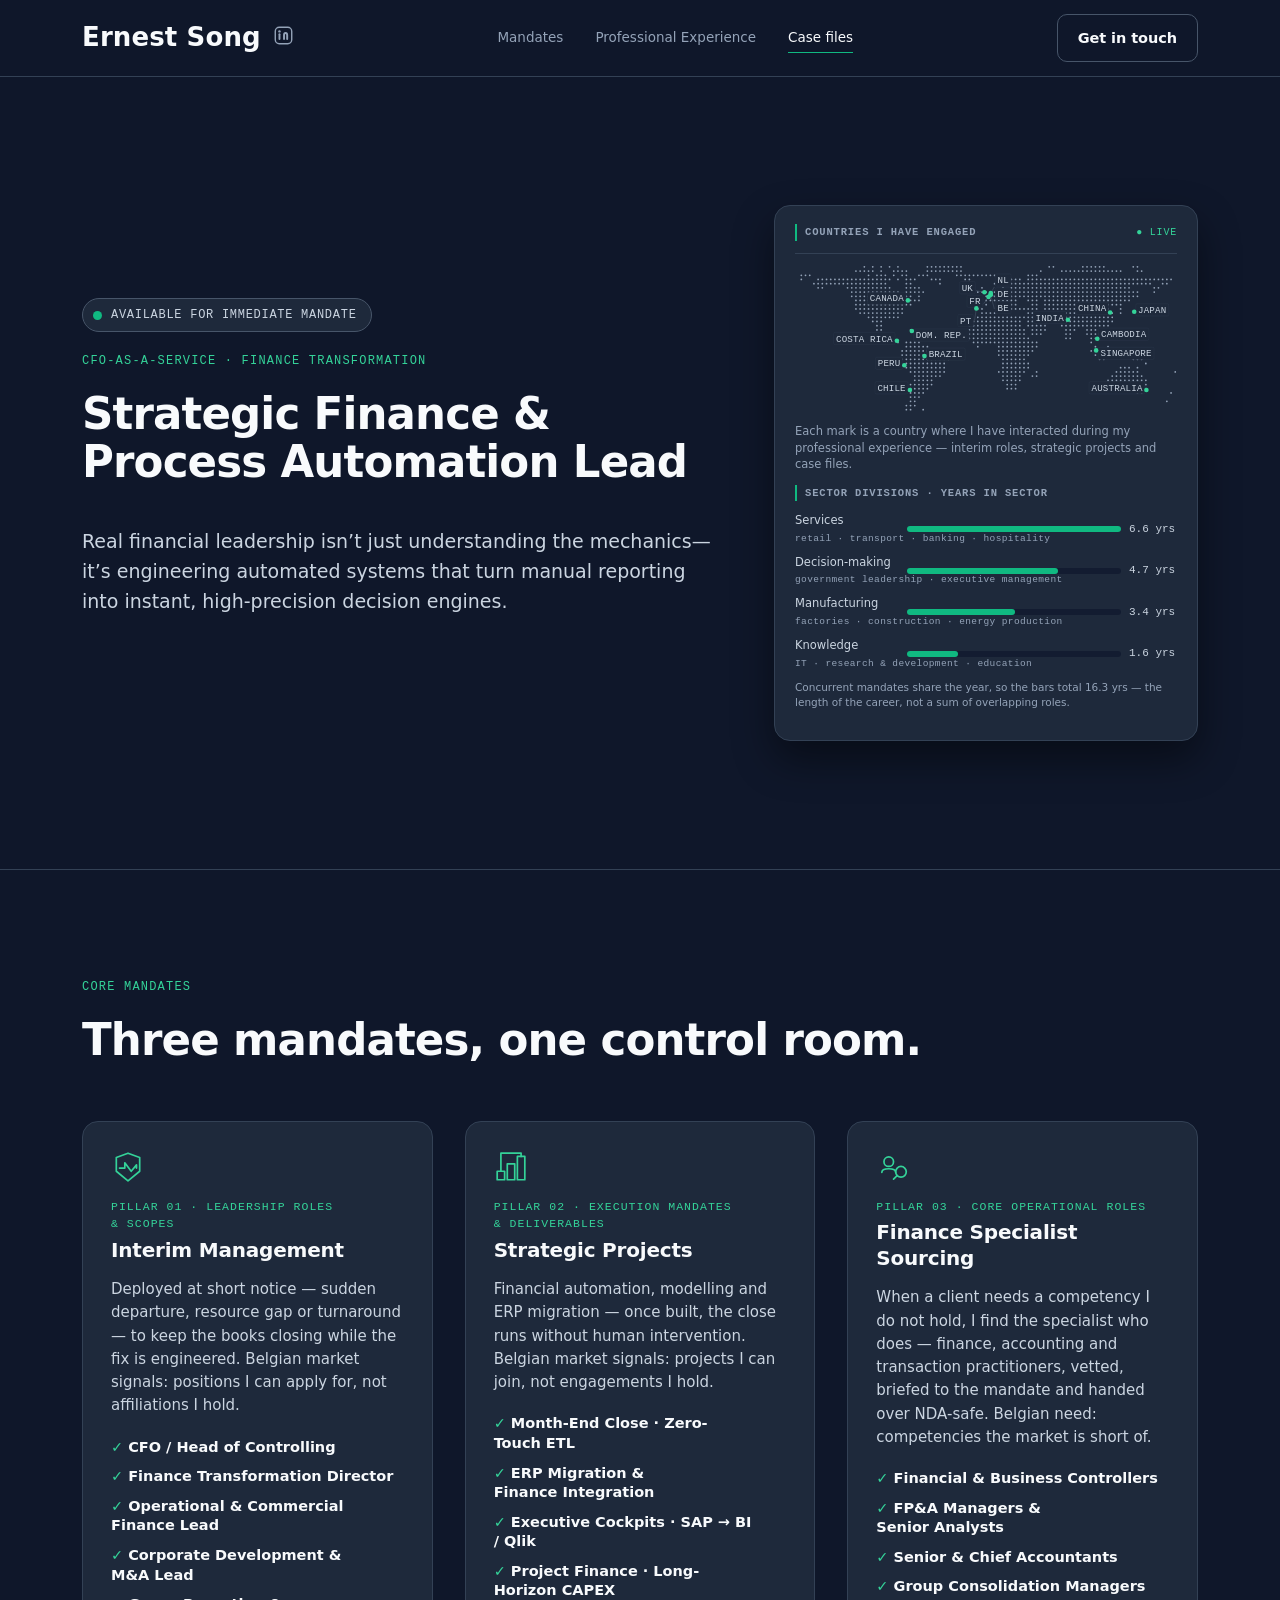
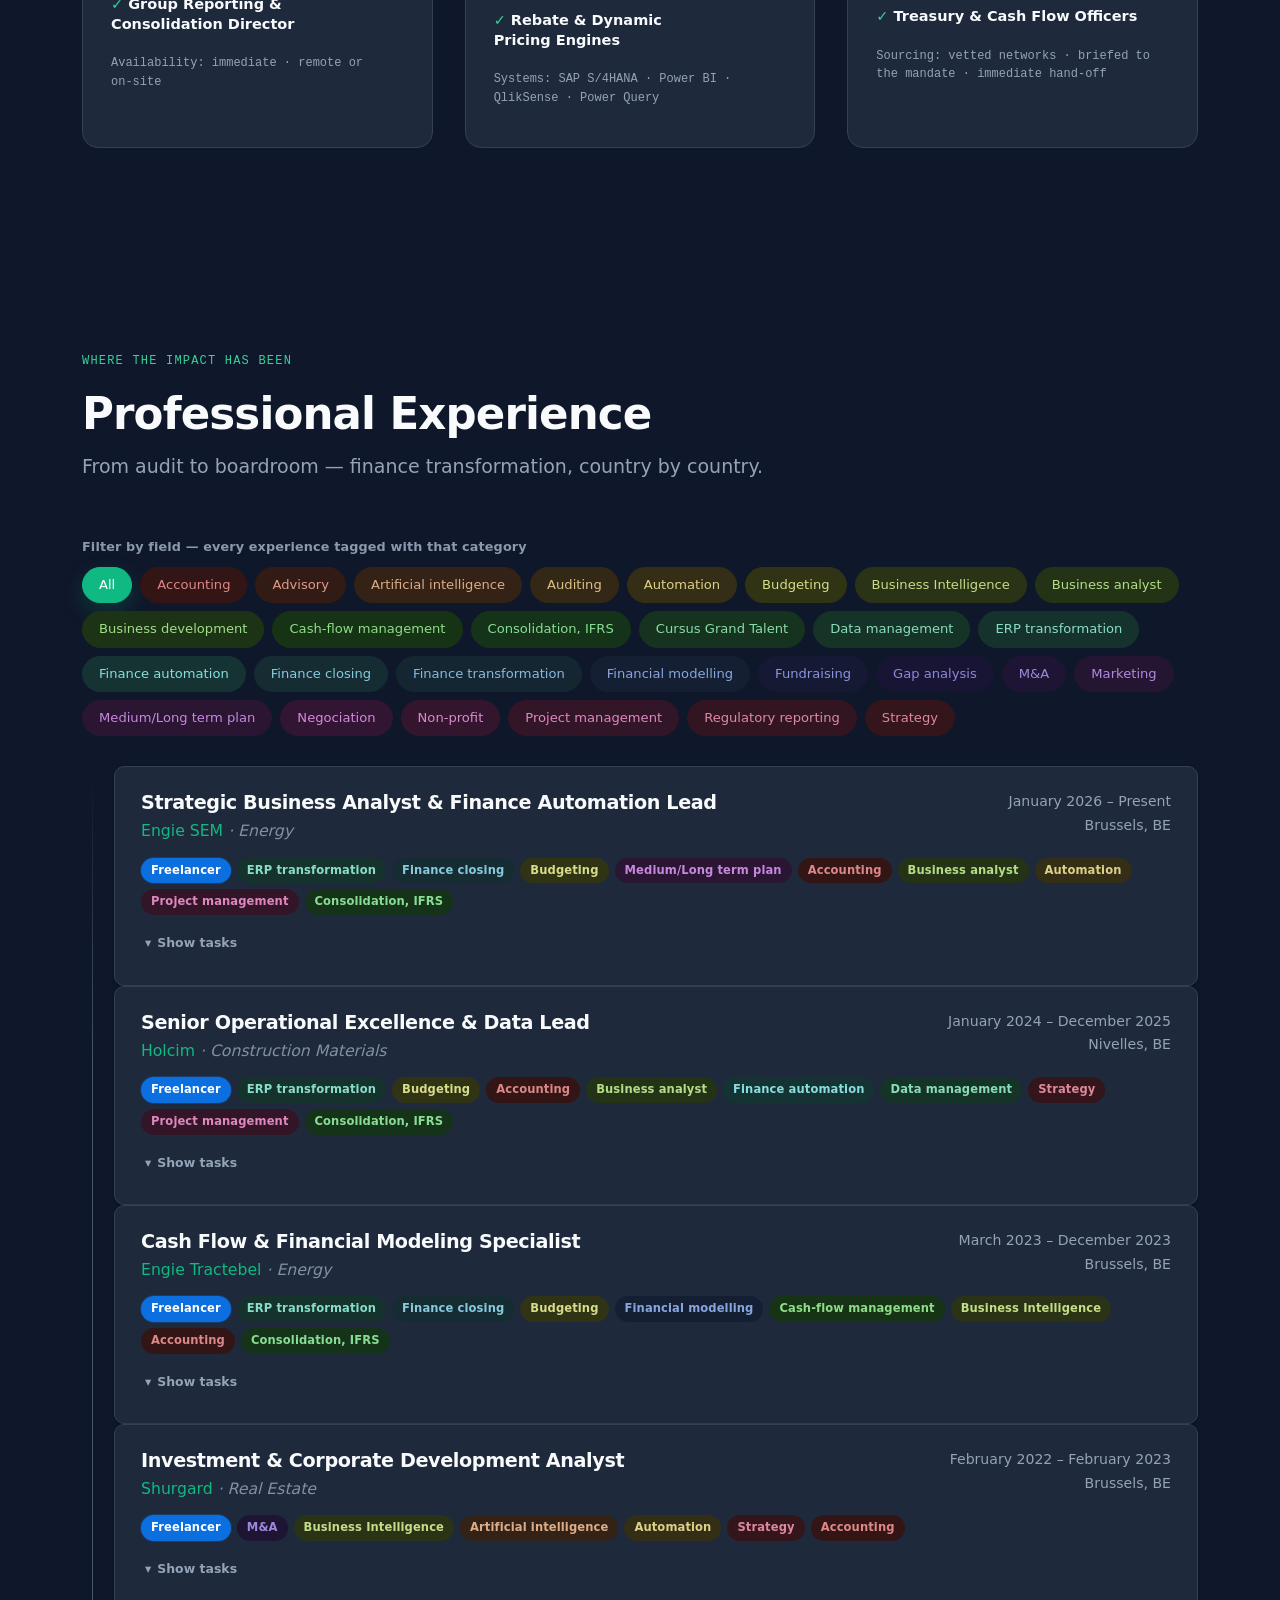
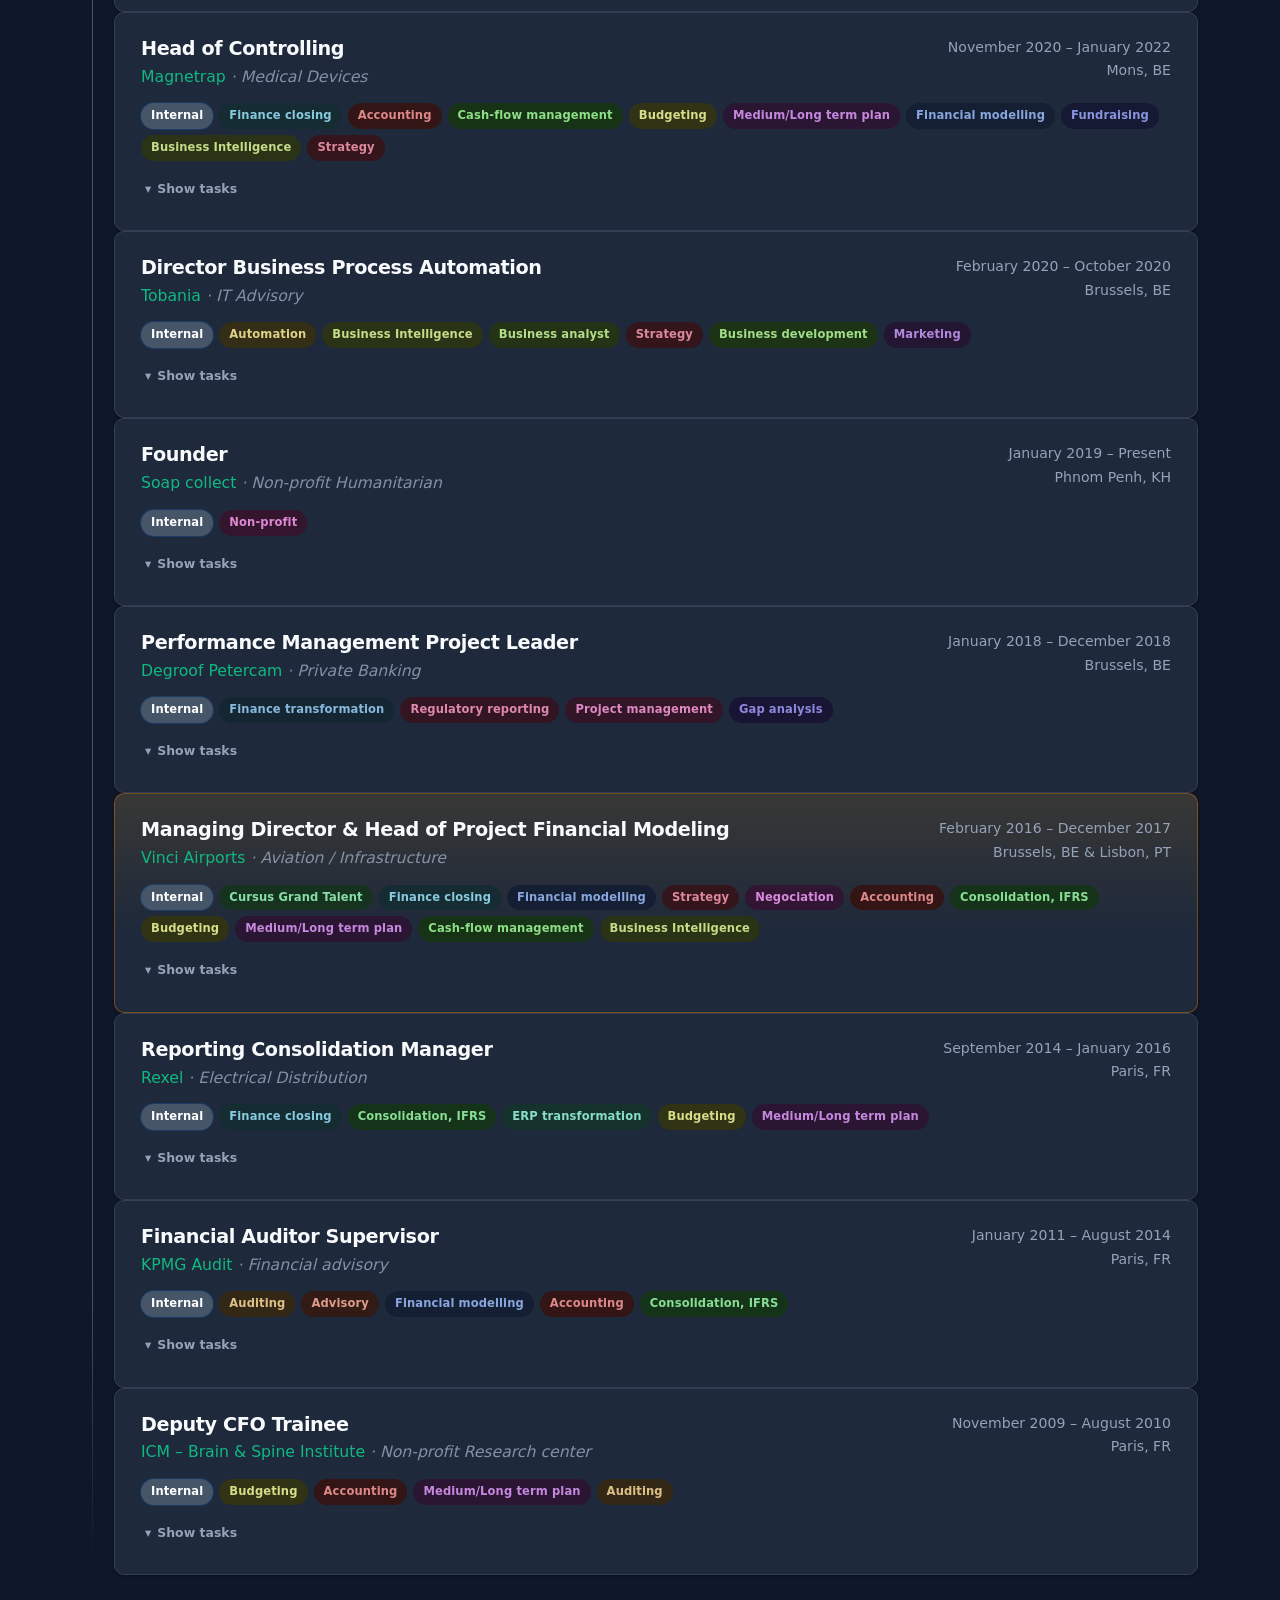
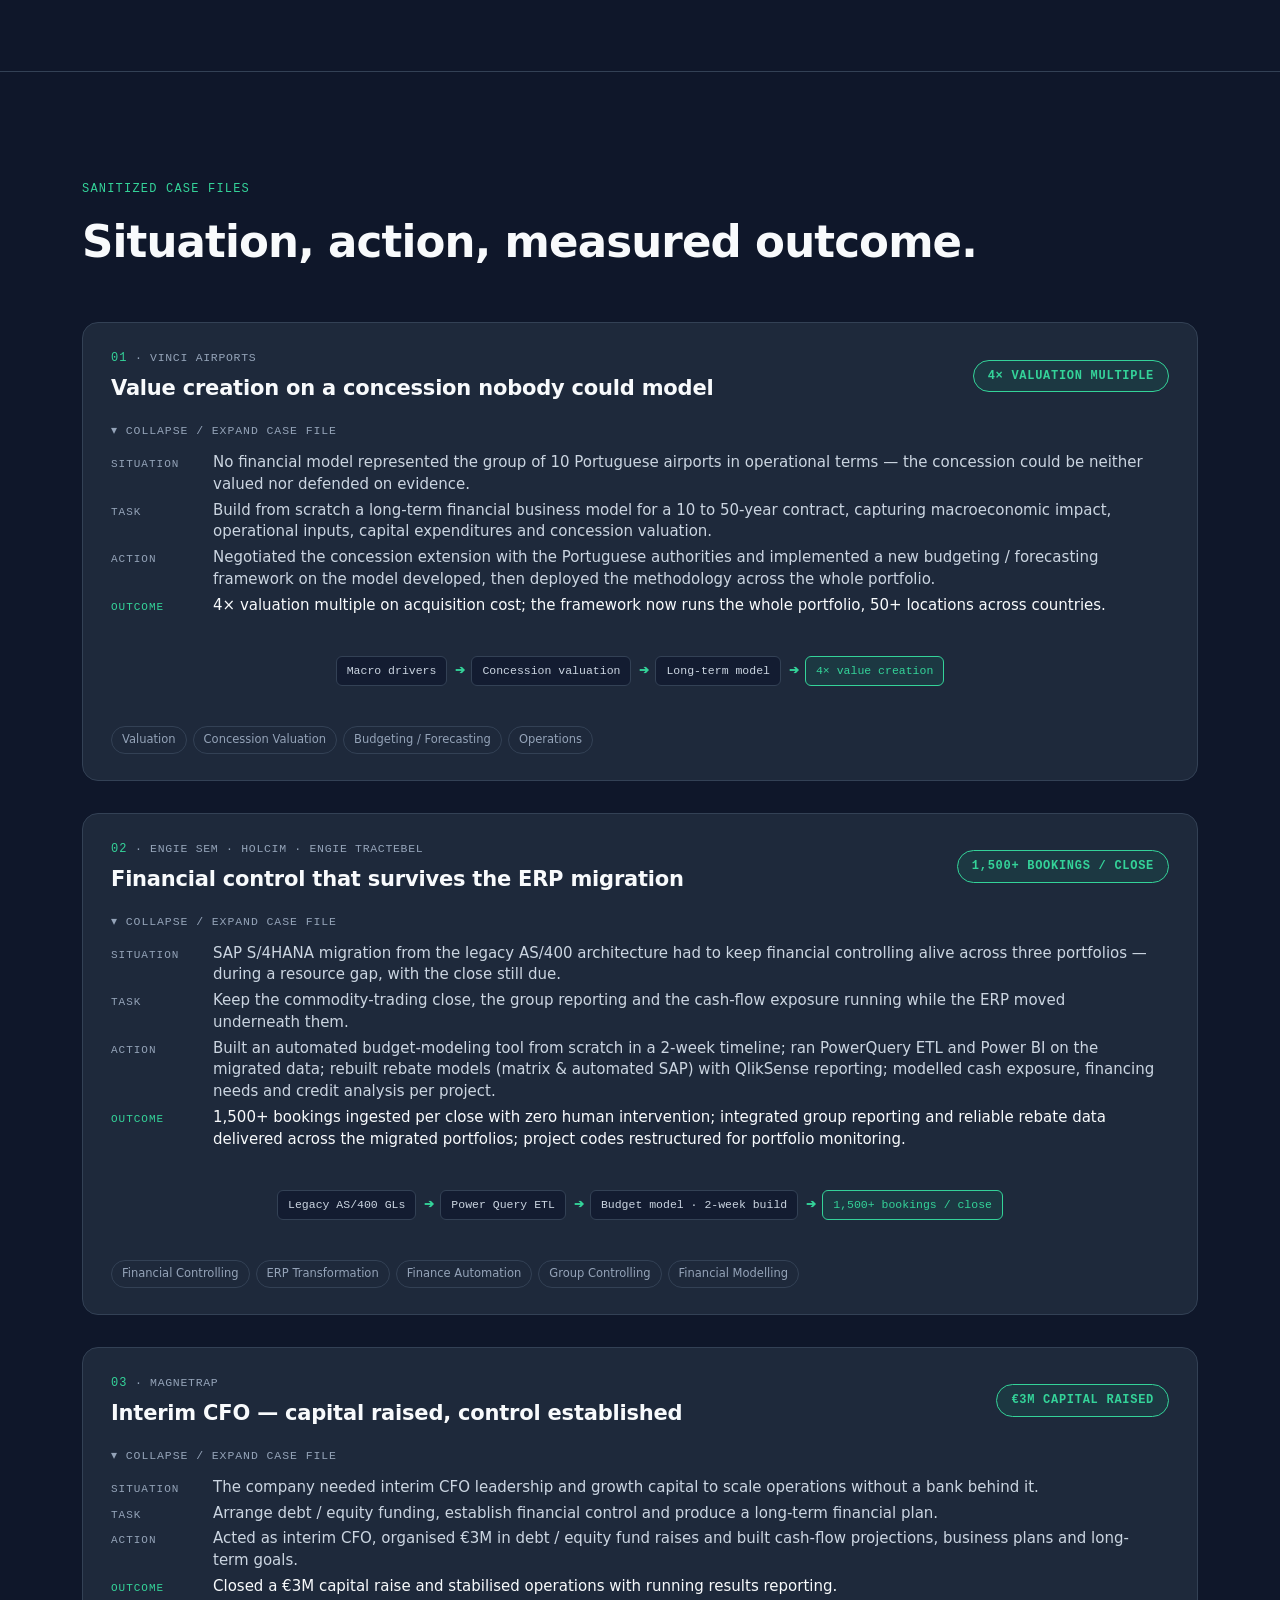
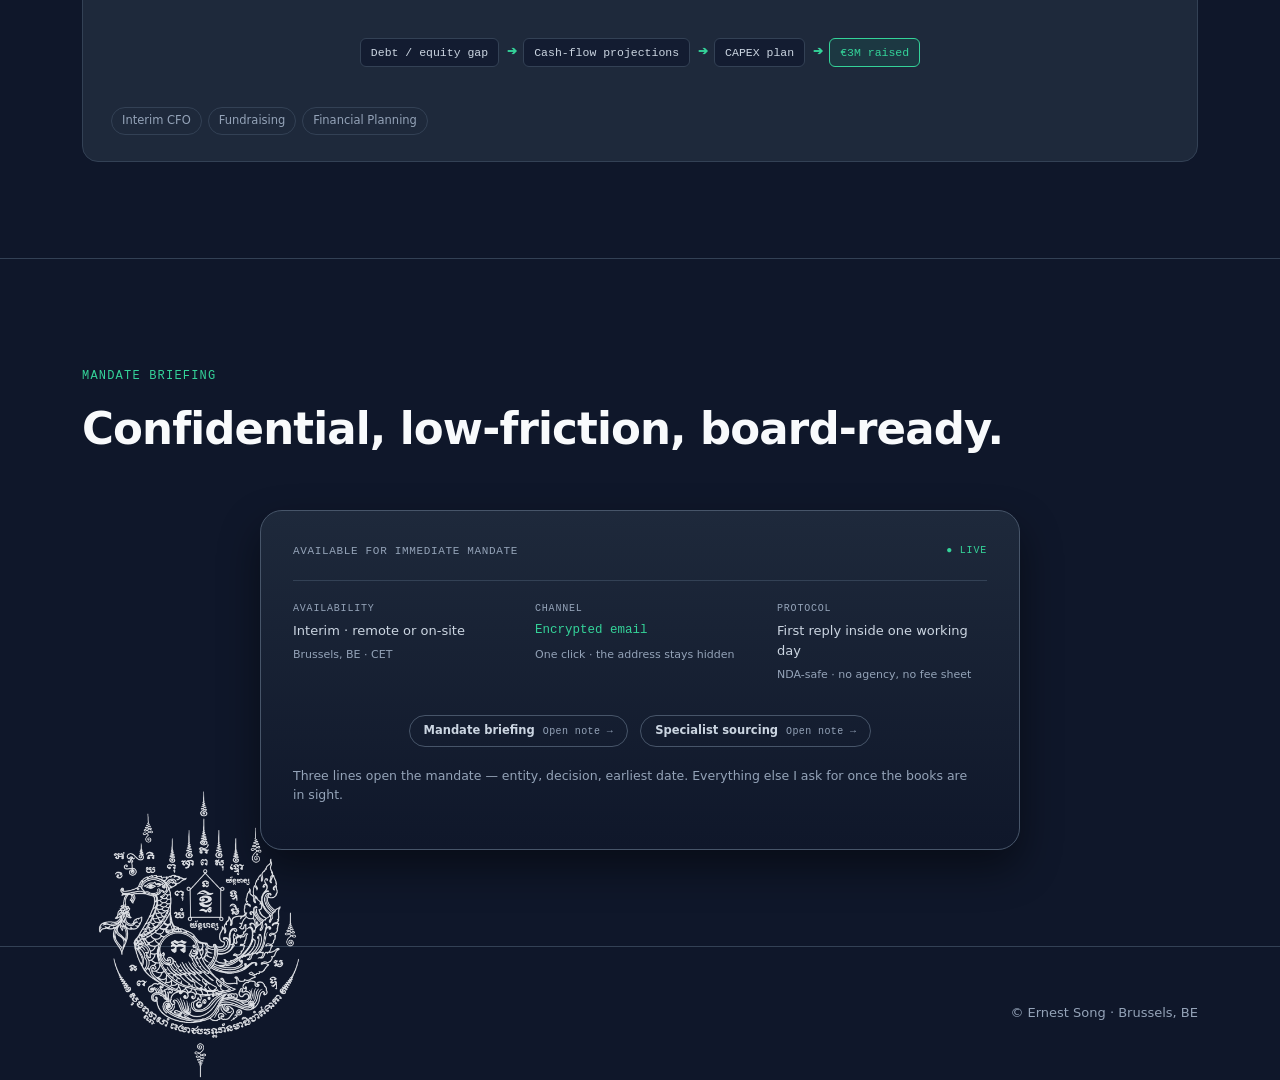
==== commit 5c99c0a7: "Experience flags: Accounting on KPMG/Vinci/Shurgard/Engie Tractebel; IFRS renamed to 'Consolidation," ====
--- a/index.html
+++ b/index.html
@@ -1,7 +1,7 @@
-<!DOCTYPE html><html lang="en"> <head><meta charset="UTF-8"><meta name="description" content="Real financial leadership isn’t just understanding the mechanics—it’s engineering automated systems that turn manual reporting into instant, high-precision decision engines."><meta name="viewport" content="width=device-width, initial-scale=1"><link rel="icon" href="/favicon.png?v=es" type="image/png"><link rel="apple-touch-icon" href="/apple-touch-icon.png"><meta name="author" content="Ernest SONG"><meta name="theme-color" content="#0F172A"><meta name="color-scheme" content="dark"><meta property="og:type" content="profile"><meta property="og:title" content="Ernest SONG | CFO-As-A-Service · Finance Transformation"><meta property="og:description" content="Real financial leadership isn’t just understanding the mechanics—it’s engineering automated systems that turn manual reporting into instant, high-precision decision engines."><title>Ernest SONG | CFO-As-A-Service · Finance Transformation</title><link rel="stylesheet" href="/astro/index.C6Ao4mmu.css"></head> <body> <div id="top" aria-hidden="true"></div> <header class="topnav"> <div class="container topnav-inner"> <div class="logo-lockup"> <a class="logo-link" href="#top" aria-label="Ernest Song, back to top"> <span class="logo">Ernest Song</span> </a> <a class="social-link" href="https://www.linkedin.com/in/ernestsong/" target="_blank" rel="noopener noreferrer" aria-label="LinkedIn profile"> <svg class="social-mark" viewBox="0 0 24 24" fill="none" aria-hidden="true"> <rect x="2.6" y="2.6" width="18.8" height="18.8" rx="4.6" stroke="currentColor" stroke-width="1.6"></rect> <path d="M7.4 10.6 V15.9" stroke="currentColor" stroke-width="2.2" stroke-linecap="round"></path> <circle cx="7.4" cy="7.3" r="1.4" fill="currentColor"></circle> <path d="M12.6 15.9 V11.6 Q12.6 9.2 14.4 9.2 Q16.2 9.2 16.2 11.6 V15.9" stroke="currentColor" stroke-width="2.2" stroke-linecap="round"></path> </svg> </a> </div> <nav> <a href="#services">Mandates</a> <a href="#experience">Professional Experience</a> <a href="#cases">Case files</a> </nav> <a class="btn btn-secondary" href="#contact">Get in touch</a> </div> </header>  <main id="content"> <!-- ============ A · HERO (60/40: copy · cockpit) ============ --> <section class="section hero" id="home"> <div class="container hero-grid"> <div class="hero-copy"> <span class="status-pill"><span class="status-dot"></span>Available for immediate mandate</span> <p class="eyebrow">CFO-As-A-Service · Finance Transformation</p> <h1>Strategic Finance &amp; Process Automation Lead</h1> <p class="lead">Real financial leadership isn’t just understanding the mechanics—it’s engineering automated systems that turn manual reporting into instant, high-precision decision engines.</p> </div> <!-- Compact footprint — dot map + sector bars (summary of #footprint) --> <div class="hero-foot reveal"> <div class="foot-head"> <span class="foot-title">Countries I have engaged</span> <span class="foot-live">● live</span> </div> <svg class="worldmap-mini" viewBox="0 20 1000 395" role="img" aria-label="World map marking the eighteen countries where I have engaged during my professional experience"> <path class="map-land" d="M16.5 49.5h.01M16.5 60.5h.01M27.5 49.5h.01M38.5 49.5h.01M49.5 71.5h.01M60.5 60.5h.01M60.5 71.5h.01M60.5 82.5h.01M71.5 60.5h.01M71.5 71.5h.01M71.5 82.5h.01M71.5 478.5h.01M71.5 489.5h.01M82.5 60.5h.01M82.5 71.5h.01M82.5 478.5h.01M82.5 489.5h.01M93.5 60.5h.01M93.5 71.5h.01M93.5 478.5h.01M93.5 489.5h.01M104.5 60.5h.01M104.5 71.5h.01M104.5 478.5h.01M104.5 489.5h.01M115.5 60.5h.01M115.5 71.5h.01M115.5 478.5h.01M115.5 489.5h.01M126.5 60.5h.01M126.5 71.5h.01M126.5 478.5h.01M126.5 489.5h.01M137.5 60.5h.01M137.5 71.5h.01M137.5 82.5h.01M137.5 478.5h.01M137.5 489.5h.01M148.5 60.5h.01M148.5 71.5h.01M148.5 82.5h.01M148.5 93.5h.01M148.5 104.5h.01M148.5 478.5h.01M148.5 489.5h.01M159.5 38.5h.01M159.5 60.5h.01M159.5 71.5h.01M159.5 82.5h.01M159.5 93.5h.01M159.5 104.5h.01M159.5 115.5h.01M159.5 126.5h.01M159.5 137.5h.01M159.5 478.5h.01M159.5 489.5h.01M170.5 38.5h.01M170.5 60.5h.01M170.5 71.5h.01M170.5 82.5h.01M170.5 93.5h.01M170.5 104.5h.01M170.5 115.5h.01M170.5 126.5h.01M170.5 137.5h.01M170.5 148.5h.01M170.5 478.5h.01M170.5 489.5h.01M181.5 27.5h.01M181.5 38.5h.01M181.5 60.5h.01M181.5 71.5h.01M181.5 82.5h.01M181.5 93.5h.01M181.5 104.5h.01M181.5 115.5h.01M181.5 126.5h.01M181.5 137.5h.01M181.5 148.5h.01M181.5 467.5h.01M181.5 478.5h.01M181.5 489.5h.01M192.5 38.5h.01M192.5 49.5h.01M192.5 60.5h.01M192.5 71.5h.01M192.5 82.5h.01M192.5 93.5h.01M192.5 104.5h.01M192.5 115.5h.01M192.5 126.5h.01M192.5 137.5h.01M192.5 148.5h.01M192.5 159.5h.01M192.5 478.5h.01M192.5 489.5h.01M203.5 27.5h.01M203.5 38.5h.01M203.5 60.5h.01M203.5 71.5h.01M203.5 82.5h.01M203.5 93.5h.01M203.5 104.5h.01M203.5 115.5h.01M203.5 126.5h.01M203.5 137.5h.01M203.5 148.5h.01M203.5 159.5h.01M203.5 170.5h.01M203.5 478.5h.01M203.5 489.5h.01M214.5 49.5h.01M214.5 60.5h.01M214.5 71.5h.01M214.5 82.5h.01M214.5 93.5h.01M214.5 104.5h.01M214.5 115.5h.01M214.5 126.5h.01M214.5 137.5h.01M214.5 148.5h.01M214.5 159.5h.01M214.5 170.5h.01M214.5 181.5h.01M214.5 192.5h.01M214.5 467.5h.01M214.5 478.5h.01M214.5 489.5h.01M225.5 27.5h.01M225.5 38.5h.01M225.5 49.5h.01M225.5 60.5h.01M225.5 71.5h.01M225.5 82.5h.01M225.5 93.5h.01M225.5 104.5h.01M225.5 115.5h.01M225.5 126.5h.01M225.5 137.5h.01M225.5 148.5h.01M225.5 159.5h.01M225.5 170.5h.01M225.5 181.5h.01M225.5 192.5h.01M225.5 467.5h.01M225.5 478.5h.01M225.5 489.5h.01M236.5 16.5h.01M236.5 49.5h.01M236.5 60.5h.01M236.5 71.5h.01M236.5 82.5h.01M236.5 93.5h.01M236.5 104.5h.01M236.5 115.5h.01M236.5 126.5h.01M236.5 137.5h.01M236.5 148.5h.01M236.5 159.5h.01M236.5 467.5h.01M236.5 478.5h.01M236.5 489.5h.01M247.5 16.5h.01M247.5 27.5h.01M247.5 60.5h.01M247.5 82.5h.01M247.5 93.5h.01M247.5 104.5h.01M247.5 115.5h.01M247.5 126.5h.01M247.5 137.5h.01M247.5 148.5h.01M247.5 159.5h.01M247.5 203.5h.01M247.5 467.5h.01M247.5 478.5h.01M247.5 489.5h.01M258.5 16.5h.01M258.5 38.5h.01M258.5 49.5h.01M258.5 93.5h.01M258.5 104.5h.01M258.5 115.5h.01M258.5 126.5h.01M258.5 137.5h.01M258.5 148.5h.01M258.5 159.5h.01M258.5 467.5h.01M258.5 478.5h.01M258.5 489.5h.01M269.5 16.5h.01M269.5 27.5h.01M269.5 38.5h.01M269.5 60.5h.01M269.5 93.5h.01M269.5 104.5h.01M269.5 115.5h.01M269.5 126.5h.01M269.5 137.5h.01M269.5 148.5h.01M269.5 159.5h.01M269.5 225.5h.01M269.5 467.5h.01M269.5 478.5h.01M269.5 489.5h.01M280.5 5.5h.01M280.5 16.5h.01M280.5 38.5h.01M280.5 49.5h.01M280.5 104.5h.01M280.5 115.5h.01M280.5 126.5h.01M280.5 137.5h.01M280.5 148.5h.01M280.5 247.5h.01M280.5 258.5h.01M280.5 269.5h.01M280.5 467.5h.01M280.5 478.5h.01M280.5 489.5h.01M291.5 16.5h.01M291.5 38.5h.01M291.5 49.5h.01M291.5 60.5h.01M291.5 71.5h.01M291.5 82.5h.01M291.5 93.5h.01M291.5 104.5h.01M291.5 115.5h.01M291.5 126.5h.01M291.5 225.5h.01M291.5 236.5h.01M291.5 247.5h.01M291.5 258.5h.01M291.5 269.5h.01M291.5 280.5h.01M291.5 291.5h.01M291.5 390.5h.01M291.5 401.5h.01M291.5 467.5h.01M291.5 478.5h.01M291.5 489.5h.01M302.5 5.5h.01M302.5 60.5h.01M302.5 71.5h.01M302.5 82.5h.01M302.5 93.5h.01M302.5 104.5h.01M302.5 115.5h.01M302.5 126.5h.01M302.5 192.5h.01M302.5 225.5h.01M302.5 236.5h.01M302.5 247.5h.01M302.5 258.5h.01M302.5 269.5h.01M302.5 280.5h.01M302.5 291.5h.01M302.5 302.5h.01M302.5 335.5h.01M302.5 346.5h.01M302.5 357.5h.01M302.5 368.5h.01M302.5 379.5h.01M302.5 390.5h.01M302.5 401.5h.01M302.5 456.5h.01M302.5 467.5h.01M302.5 489.5h.01M313.5 60.5h.01M313.5 82.5h.01M313.5 93.5h.01M313.5 115.5h.01M313.5 225.5h.01M313.5 236.5h.01M313.5 247.5h.01M313.5 258.5h.01M313.5 269.5h.01M313.5 280.5h.01M313.5 291.5h.01M313.5 302.5h.01M313.5 313.5h.01M313.5 324.5h.01M313.5 335.5h.01M313.5 346.5h.01M313.5 357.5h.01M313.5 368.5h.01M313.5 379.5h.01M313.5 390.5h.01M313.5 456.5h.01M313.5 467.5h.01M313.5 489.5h.01M324.5 16.5h.01M324.5 49.5h.01M324.5 82.5h.01M324.5 93.5h.01M324.5 104.5h.01M324.5 115.5h.01M324.5 225.5h.01M324.5 236.5h.01M324.5 247.5h.01M324.5 258.5h.01M324.5 269.5h.01M324.5 280.5h.01M324.5 291.5h.01M324.5 302.5h.01M324.5 313.5h.01M324.5 324.5h.01M324.5 335.5h.01M324.5 346.5h.01M324.5 357.5h.01M324.5 368.5h.01M324.5 456.5h.01M324.5 467.5h.01M335.5 16.5h.01M335.5 49.5h.01M335.5 93.5h.01M335.5 236.5h.01M335.5 247.5h.01M335.5 258.5h.01M335.5 269.5h.01M335.5 280.5h.01M335.5 291.5h.01M335.5 302.5h.01M335.5 313.5h.01M335.5 324.5h.01M335.5 335.5h.01M335.5 346.5h.01M335.5 357.5h.01M335.5 401.5h.01M346.5 16.5h.01M346.5 27.5h.01M346.5 38.5h.01M346.5 49.5h.01M346.5 236.5h.01M346.5 247.5h.01M346.5 258.5h.01M346.5 269.5h.01M346.5 280.5h.01M346.5 291.5h.01M346.5 302.5h.01M346.5 313.5h.01M346.5 324.5h.01M346.5 335.5h.01M346.5 346.5h.01M357.5 16.5h.01M357.5 27.5h.01M357.5 38.5h.01M357.5 60.5h.01M357.5 247.5h.01M357.5 258.5h.01M357.5 269.5h.01M357.5 280.5h.01M357.5 291.5h.01M357.5 302.5h.01M357.5 313.5h.01M357.5 324.5h.01M357.5 335.5h.01M368.5 16.5h.01M368.5 27.5h.01M368.5 38.5h.01M368.5 60.5h.01M368.5 258.5h.01M368.5 269.5h.01M368.5 280.5h.01M368.5 291.5h.01M368.5 302.5h.01M368.5 313.5h.01M379.5 5.5h.01M379.5 16.5h.01M379.5 27.5h.01M379.5 38.5h.01M379.5 60.5h.01M379.5 71.5h.01M379.5 258.5h.01M379.5 269.5h.01M379.5 280.5h.01M379.5 291.5h.01M379.5 302.5h.01M379.5 313.5h.01M390.5 5.5h.01M390.5 16.5h.01M390.5 27.5h.01M390.5 38.5h.01M390.5 269.5h.01M390.5 280.5h.01M390.5 291.5h.01M390.5 302.5h.01M390.5 489.5h.01M401.5 5.5h.01M401.5 16.5h.01M401.5 27.5h.01M401.5 38.5h.01M401.5 269.5h.01M401.5 489.5h.01M412.5 5.5h.01M412.5 16.5h.01M412.5 27.5h.01M412.5 38.5h.01M412.5 478.5h.01M412.5 489.5h.01M423.5 5.5h.01M423.5 16.5h.01M423.5 27.5h.01M423.5 38.5h.01M423.5 49.5h.01M423.5 478.5h.01M423.5 489.5h.01M434.5 16.5h.01M434.5 27.5h.01M434.5 38.5h.01M434.5 49.5h.01M434.5 478.5h.01M434.5 489.5h.01M445.5 16.5h.01M445.5 49.5h.01M445.5 60.5h.01M445.5 478.5h.01M445.5 489.5h.01M456.5 49.5h.01M456.5 60.5h.01M456.5 181.5h.01M456.5 192.5h.01M456.5 203.5h.01M456.5 214.5h.01M456.5 467.5h.01M456.5 478.5h.01M456.5 489.5h.01M467.5 49.5h.01M467.5 170.5h.01M467.5 181.5h.01M467.5 192.5h.01M467.5 203.5h.01M467.5 214.5h.01M467.5 225.5h.01M467.5 467.5h.01M467.5 478.5h.01M467.5 489.5h.01M478.5 49.5h.01M478.5 93.5h.01M478.5 126.5h.01M478.5 137.5h.01M478.5 159.5h.01M478.5 170.5h.01M478.5 181.5h.01M478.5 192.5h.01M478.5 203.5h.01M478.5 214.5h.01M478.5 225.5h.01M478.5 236.5h.01M478.5 467.5h.01M478.5 478.5h.01M478.5 489.5h.01M489.5 49.5h.01M489.5 82.5h.01M489.5 93.5h.01M489.5 126.5h.01M489.5 137.5h.01M489.5 148.5h.01M489.5 159.5h.01M489.5 170.5h.01M489.5 181.5h.01M489.5 192.5h.01M489.5 203.5h.01M489.5 214.5h.01M489.5 225.5h.01M489.5 467.5h.01M489.5 478.5h.01M489.5 489.5h.01M500.5 49.5h.01M500.5 93.5h.01M500.5 104.5h.01M500.5 115.5h.01M500.5 126.5h.01M500.5 148.5h.01M500.5 159.5h.01M500.5 170.5h.01M500.5 181.5h.01M500.5 192.5h.01M500.5 203.5h.01M500.5 214.5h.01M500.5 225.5h.01M500.5 467.5h.01M500.5 478.5h.01M500.5 489.5h.01M511.5 49.5h.01M511.5 104.5h.01M511.5 115.5h.01M511.5 148.5h.01M511.5 159.5h.01M511.5 170.5h.01M511.5 181.5h.01M511.5 192.5h.01M511.5 203.5h.01M511.5 214.5h.01M511.5 225.5h.01M511.5 467.5h.01M511.5 478.5h.01M511.5 489.5h.01M522.5 49.5h.01M522.5 71.5h.01M522.5 93.5h.01M522.5 104.5h.01M522.5 115.5h.01M522.5 148.5h.01M522.5 159.5h.01M522.5 170.5h.01M522.5 181.5h.01M522.5 192.5h.01M522.5 203.5h.01M522.5 214.5h.01M522.5 225.5h.01M522.5 456.5h.01M522.5 467.5h.01M522.5 478.5h.01M522.5 489.5h.01M533.5 16.5h.01M533.5 49.5h.01M533.5 60.5h.01M533.5 71.5h.01M533.5 93.5h.01M533.5 104.5h.01M533.5 115.5h.01M533.5 126.5h.01M533.5 159.5h.01M533.5 170.5h.01M533.5 181.5h.01M533.5 192.5h.01M533.5 203.5h.01M533.5 214.5h.01M533.5 225.5h.01M533.5 236.5h.01M533.5 247.5h.01M533.5 258.5h.01M533.5 302.5h.01M533.5 467.5h.01M533.5 478.5h.01M533.5 489.5h.01M544.5 16.5h.01M544.5 60.5h.01M544.5 71.5h.01M544.5 82.5h.01M544.5 93.5h.01M544.5 104.5h.01M544.5 115.5h.01M544.5 137.5h.01M544.5 159.5h.01M544.5 170.5h.01M544.5 181.5h.01M544.5 192.5h.01M544.5 203.5h.01M544.5 214.5h.01M544.5 225.5h.01M544.5 236.5h.01M544.5 247.5h.01M544.5 258.5h.01M544.5 269.5h.01M544.5 280.5h.01M544.5 291.5h.01M544.5 302.5h.01M544.5 313.5h.01M544.5 324.5h.01M544.5 456.5h.01M544.5 467.5h.01M544.5 478.5h.01M544.5 489.5h.01M555.5 60.5h.01M555.5 93.5h.01M555.5 104.5h.01M555.5 115.5h.01M555.5 126.5h.01M555.5 159.5h.01M555.5 170.5h.01M555.5 181.5h.01M555.5 192.5h.01M555.5 203.5h.01M555.5 214.5h.01M555.5 225.5h.01M555.5 236.5h.01M555.5 247.5h.01M555.5 258.5h.01M555.5 269.5h.01M555.5 280.5h.01M555.5 291.5h.01M555.5 302.5h.01M555.5 313.5h.01M555.5 324.5h.01M555.5 335.5h.01M555.5 346.5h.01M555.5 456.5h.01M555.5 467.5h.01M555.5 478.5h.01M555.5 489.5h.01M566.5 60.5h.01M566.5 71.5h.01M566.5 82.5h.01M566.5 93.5h.01M566.5 104.5h.01M566.5 115.5h.01M566.5 126.5h.01M566.5 137.5h.01M566.5 159.5h.01M566.5 170.5h.01M566.5 181.5h.01M566.5 192.5h.01M566.5 203.5h.01M566.5 214.5h.01M566.5 225.5h.01M566.5 236.5h.01M566.5 247.5h.01M566.5 258.5h.01M566.5 269.5h.01M566.5 280.5h.01M566.5 291.5h.01M566.5 302.5h.01M566.5 313.5h.01M566.5 324.5h.01M566.5 335.5h.01M566.5 346.5h.01M566.5 467.5h.01M566.5 478.5h.01M566.5 489.5h.01M577.5 60.5h.01M577.5 71.5h.01M577.5 82.5h.01M577.5 93.5h.01M577.5 104.5h.01M577.5 115.5h.01M577.5 126.5h.01M577.5 137.5h.01M577.5 159.5h.01M577.5 170.5h.01M577.5 181.5h.01M577.5 192.5h.01M577.5 203.5h.01M577.5 214.5h.01M577.5 225.5h.01M577.5 236.5h.01M577.5 247.5h.01M577.5 258.5h.01M577.5 269.5h.01M577.5 280.5h.01M577.5 291.5h.01M577.5 302.5h.01M577.5 313.5h.01M577.5 324.5h.01M577.5 335.5h.01M577.5 346.5h.01M577.5 467.5h.01M577.5 478.5h.01M577.5 489.5h.01M588.5 60.5h.01M588.5 71.5h.01M588.5 82.5h.01M588.5 93.5h.01M588.5 104.5h.01M588.5 137.5h.01M588.5 159.5h.01M588.5 170.5h.01M588.5 181.5h.01M588.5 192.5h.01M588.5 203.5h.01M588.5 214.5h.01M588.5 225.5h.01M588.5 236.5h.01M588.5 247.5h.01M588.5 258.5h.01M588.5 269.5h.01M588.5 280.5h.01M588.5 291.5h.01M588.5 302.5h.01M588.5 313.5h.01M588.5 324.5h.01M588.5 456.5h.01M588.5 467.5h.01M588.5 478.5h.01M588.5 489.5h.01M599.5 71.5h.01M599.5 82.5h.01M599.5 93.5h.01M599.5 104.5h.01M599.5 137.5h.01M599.5 159.5h.01M599.5 192.5h.01M599.5 203.5h.01M599.5 214.5h.01M599.5 225.5h.01M599.5 236.5h.01M599.5 247.5h.01M599.5 258.5h.01M599.5 269.5h.01M599.5 280.5h.01M599.5 291.5h.01M599.5 302.5h.01M599.5 456.5h.01M599.5 467.5h.01M599.5 478.5h.01M599.5 489.5h.01M610.5 49.5h.01M610.5 60.5h.01M610.5 71.5h.01M610.5 82.5h.01M610.5 93.5h.01M610.5 104.5h.01M610.5 115.5h.01M610.5 137.5h.01M610.5 148.5h.01M610.5 159.5h.01M610.5 170.5h.01M610.5 181.5h.01M610.5 214.5h.01M610.5 225.5h.01M610.5 236.5h.01M610.5 247.5h.01M610.5 258.5h.01M610.5 280.5h.01M610.5 291.5h.01M610.5 456.5h.01M610.5 467.5h.01M610.5 478.5h.01M610.5 489.5h.01M621.5 49.5h.01M621.5 60.5h.01M621.5 71.5h.01M621.5 82.5h.01M621.5 93.5h.01M621.5 104.5h.01M621.5 115.5h.01M621.5 126.5h.01M621.5 137.5h.01M621.5 148.5h.01M621.5 159.5h.01M621.5 170.5h.01M621.5 181.5h.01M621.5 192.5h.01M621.5 203.5h.01M621.5 225.5h.01M621.5 236.5h.01M621.5 247.5h.01M621.5 313.5h.01M621.5 456.5h.01M621.5 467.5h.01M621.5 478.5h.01M621.5 489.5h.01M632.5 49.5h.01M632.5 60.5h.01M632.5 71.5h.01M632.5 82.5h.01M632.5 93.5h.01M632.5 104.5h.01M632.5 115.5h.01M632.5 126.5h.01M632.5 137.5h.01M632.5 148.5h.01M632.5 159.5h.01M632.5 170.5h.01M632.5 181.5h.01M632.5 192.5h.01M632.5 203.5h.01M632.5 225.5h.01M632.5 236.5h.01M632.5 302.5h.01M632.5 313.5h.01M632.5 456.5h.01M632.5 467.5h.01M632.5 478.5h.01M632.5 489.5h.01M643.5 38.5h.01M643.5 60.5h.01M643.5 71.5h.01M643.5 82.5h.01M643.5 93.5h.01M643.5 104.5h.01M643.5 148.5h.01M643.5 159.5h.01M643.5 181.5h.01M643.5 192.5h.01M643.5 203.5h.01M643.5 445.5h.01M643.5 456.5h.01M643.5 467.5h.01M643.5 478.5h.01M643.5 489.5h.01M654.5 60.5h.01M654.5 71.5h.01M654.5 82.5h.01M654.5 93.5h.01M654.5 104.5h.01M654.5 115.5h.01M654.5 126.5h.01M654.5 137.5h.01M654.5 148.5h.01M654.5 159.5h.01M654.5 170.5h.01M654.5 181.5h.01M654.5 192.5h.01M654.5 445.5h.01M654.5 456.5h.01M654.5 467.5h.01M654.5 478.5h.01M654.5 489.5h.01M665.5 27.5h.01M665.5 60.5h.01M665.5 71.5h.01M665.5 82.5h.01M665.5 93.5h.01M665.5 104.5h.01M665.5 115.5h.01M665.5 126.5h.01M665.5 137.5h.01M665.5 148.5h.01M665.5 159.5h.01M665.5 170.5h.01M665.5 456.5h.01M665.5 467.5h.01M665.5 478.5h.01M665.5 489.5h.01M676.5 27.5h.01M676.5 60.5h.01M676.5 71.5h.01M676.5 82.5h.01M676.5 93.5h.01M676.5 104.5h.01M676.5 115.5h.01M676.5 126.5h.01M676.5 137.5h.01M676.5 148.5h.01M676.5 159.5h.01M676.5 170.5h.01M676.5 456.5h.01M676.5 467.5h.01M676.5 478.5h.01M676.5 489.5h.01M687.5 60.5h.01M687.5 71.5h.01M687.5 82.5h.01M687.5 93.5h.01M687.5 104.5h.01M687.5 115.5h.01M687.5 126.5h.01M687.5 137.5h.01M687.5 148.5h.01M687.5 159.5h.01M687.5 170.5h.01M687.5 456.5h.01M687.5 467.5h.01M687.5 478.5h.01M687.5 489.5h.01M698.5 38.5h.01M698.5 60.5h.01M698.5 71.5h.01M698.5 82.5h.01M698.5 93.5h.01M698.5 104.5h.01M698.5 115.5h.01M698.5 126.5h.01M698.5 137.5h.01M698.5 148.5h.01M698.5 159.5h.01M698.5 170.5h.01M698.5 181.5h.01M698.5 467.5h.01M698.5 478.5h.01M698.5 489.5h.01M709.5 38.5h.01M709.5 60.5h.01M709.5 71.5h.01M709.5 82.5h.01M709.5 93.5h.01M709.5 104.5h.01M709.5 115.5h.01M709.5 126.5h.01M709.5 137.5h.01M709.5 148.5h.01M709.5 159.5h.01M709.5 170.5h.01M709.5 181.5h.01M709.5 192.5h.01M709.5 203.5h.01M709.5 214.5h.01M709.5 456.5h.01M709.5 467.5h.01M709.5 478.5h.01M709.5 489.5h.01M720.5 38.5h.01M720.5 60.5h.01M720.5 71.5h.01M720.5 82.5h.01M720.5 93.5h.01M720.5 104.5h.01M720.5 115.5h.01M720.5 126.5h.01M720.5 137.5h.01M720.5 148.5h.01M720.5 159.5h.01M720.5 170.5h.01M720.5 181.5h.01M720.5 192.5h.01M720.5 203.5h.01M720.5 214.5h.01M720.5 456.5h.01M720.5 467.5h.01M720.5 478.5h.01M720.5 489.5h.01M731.5 38.5h.01M731.5 60.5h.01M731.5 71.5h.01M731.5 82.5h.01M731.5 93.5h.01M731.5 104.5h.01M731.5 115.5h.01M731.5 126.5h.01M731.5 137.5h.01M731.5 148.5h.01M731.5 159.5h.01M731.5 170.5h.01M731.5 181.5h.01M731.5 192.5h.01M731.5 456.5h.01M731.5 467.5h.01M731.5 478.5h.01M731.5 489.5h.01M742.5 38.5h.01M742.5 60.5h.01M742.5 71.5h.01M742.5 82.5h.01M742.5 93.5h.01M742.5 104.5h.01M742.5 115.5h.01M742.5 126.5h.01M742.5 137.5h.01M742.5 148.5h.01M742.5 159.5h.01M742.5 170.5h.01M742.5 181.5h.01M742.5 456.5h.01M742.5 467.5h.01M742.5 478.5h.01M742.5 489.5h.01M753.5 27.5h.01M753.5 38.5h.01M753.5 60.5h.01M753.5 71.5h.01M753.5 82.5h.01M753.5 93.5h.01M753.5 104.5h.01M753.5 115.5h.01M753.5 126.5h.01M753.5 137.5h.01M753.5 148.5h.01M753.5 159.5h.01M753.5 170.5h.01M753.5 181.5h.01M753.5 456.5h.01M753.5 467.5h.01M753.5 478.5h.01M753.5 489.5h.01M764.5 16.5h.01M764.5 27.5h.01M764.5 38.5h.01M764.5 60.5h.01M764.5 71.5h.01M764.5 82.5h.01M764.5 93.5h.01M764.5 104.5h.01M764.5 115.5h.01M764.5 126.5h.01M764.5 137.5h.01M764.5 148.5h.01M764.5 159.5h.01M764.5 170.5h.01M764.5 181.5h.01M764.5 192.5h.01M764.5 203.5h.01M764.5 456.5h.01M764.5 467.5h.01M764.5 478.5h.01M764.5 489.5h.01M775.5 16.5h.01M775.5 27.5h.01M775.5 38.5h.01M775.5 60.5h.01M775.5 71.5h.01M775.5 82.5h.01M775.5 93.5h.01M775.5 104.5h.01M775.5 115.5h.01M775.5 126.5h.01M775.5 137.5h.01M775.5 148.5h.01M775.5 159.5h.01M775.5 170.5h.01M775.5 181.5h.01M775.5 192.5h.01M775.5 203.5h.01M775.5 214.5h.01M775.5 225.5h.01M775.5 247.5h.01M775.5 456.5h.01M775.5 467.5h.01M775.5 478.5h.01M775.5 489.5h.01M786.5 27.5h.01M786.5 38.5h.01M786.5 60.5h.01M786.5 71.5h.01M786.5 82.5h.01M786.5 93.5h.01M786.5 104.5h.01M786.5 115.5h.01M786.5 126.5h.01M786.5 137.5h.01M786.5 148.5h.01M786.5 159.5h.01M786.5 170.5h.01M786.5 181.5h.01M786.5 192.5h.01M786.5 203.5h.01M786.5 214.5h.01M786.5 236.5h.01M786.5 258.5h.01M786.5 445.5h.01M786.5 456.5h.01M786.5 467.5h.01M786.5 478.5h.01M786.5 489.5h.01M797.5 27.5h.01M797.5 38.5h.01M797.5 60.5h.01M797.5 71.5h.01M797.5 82.5h.01M797.5 93.5h.01M797.5 104.5h.01M797.5 115.5h.01M797.5 126.5h.01M797.5 137.5h.01M797.5 148.5h.01M797.5 159.5h.01M797.5 170.5h.01M797.5 181.5h.01M797.5 203.5h.01M797.5 214.5h.01M797.5 269.5h.01M797.5 456.5h.01M797.5 467.5h.01M797.5 478.5h.01M797.5 489.5h.01M808.5 27.5h.01M808.5 38.5h.01M808.5 60.5h.01M808.5 71.5h.01M808.5 82.5h.01M808.5 93.5h.01M808.5 104.5h.01M808.5 115.5h.01M808.5 126.5h.01M808.5 137.5h.01M808.5 148.5h.01M808.5 159.5h.01M808.5 170.5h.01M808.5 181.5h.01M808.5 247.5h.01M808.5 258.5h.01M808.5 269.5h.01M808.5 445.5h.01M808.5 456.5h.01M808.5 467.5h.01M808.5 478.5h.01M808.5 489.5h.01M819.5 38.5h.01M819.5 60.5h.01M819.5 71.5h.01M819.5 82.5h.01M819.5 93.5h.01M819.5 104.5h.01M819.5 115.5h.01M819.5 126.5h.01M819.5 137.5h.01M819.5 148.5h.01M819.5 159.5h.01M819.5 170.5h.01M819.5 181.5h.01M819.5 236.5h.01M819.5 247.5h.01M819.5 258.5h.01M819.5 324.5h.01M819.5 335.5h.01M819.5 445.5h.01M819.5 456.5h.01M819.5 467.5h.01M819.5 478.5h.01M819.5 489.5h.01M830.5 38.5h.01M830.5 60.5h.01M830.5 71.5h.01M830.5 82.5h.01M830.5 93.5h.01M830.5 104.5h.01M830.5 115.5h.01M830.5 126.5h.01M830.5 148.5h.01M830.5 159.5h.01M830.5 170.5h.01M830.5 258.5h.01M830.5 313.5h.01M830.5 324.5h.01M830.5 335.5h.01M830.5 346.5h.01M830.5 456.5h.01M830.5 467.5h.01M830.5 478.5h.01M830.5 489.5h.01M841.5 38.5h.01M841.5 60.5h.01M841.5 71.5h.01M841.5 82.5h.01M841.5 93.5h.01M841.5 104.5h.01M841.5 115.5h.01M841.5 126.5h.01M841.5 247.5h.01M841.5 302.5h.01M841.5 313.5h.01M841.5 324.5h.01M841.5 335.5h.01M841.5 346.5h.01M841.5 456.5h.01M841.5 467.5h.01M841.5 478.5h.01M841.5 489.5h.01M852.5 38.5h.01M852.5 60.5h.01M852.5 71.5h.01M852.5 82.5h.01M852.5 93.5h.01M852.5 104.5h.01M852.5 115.5h.01M852.5 126.5h.01M852.5 137.5h.01M852.5 148.5h.01M852.5 291.5h.01M852.5 302.5h.01M852.5 313.5h.01M852.5 324.5h.01M852.5 335.5h.01M852.5 456.5h.01M852.5 467.5h.01M852.5 478.5h.01M852.5 489.5h.01M863.5 60.5h.01M863.5 71.5h.01M863.5 82.5h.01M863.5 93.5h.01M863.5 104.5h.01M863.5 115.5h.01M863.5 291.5h.01M863.5 302.5h.01M863.5 313.5h.01M863.5 324.5h.01M863.5 335.5h.01M863.5 445.5h.01M863.5 456.5h.01M863.5 467.5h.01M863.5 478.5h.01M863.5 489.5h.01M874.5 60.5h.01M874.5 71.5h.01M874.5 82.5h.01M874.5 93.5h.01M874.5 104.5h.01M874.5 115.5h.01M874.5 291.5h.01M874.5 302.5h.01M874.5 313.5h.01M874.5 324.5h.01M874.5 335.5h.01M874.5 346.5h.01M874.5 445.5h.01M874.5 456.5h.01M874.5 467.5h.01M874.5 478.5h.01M874.5 489.5h.01M885.5 27.5h.01M885.5 60.5h.01M885.5 71.5h.01M885.5 93.5h.01M885.5 104.5h.01M885.5 258.5h.01M885.5 269.5h.01M885.5 302.5h.01M885.5 313.5h.01M885.5 324.5h.01M885.5 335.5h.01M885.5 346.5h.01M885.5 456.5h.01M885.5 467.5h.01M885.5 478.5h.01M885.5 489.5h.01M896.5 27.5h.01M896.5 38.5h.01M896.5 60.5h.01M896.5 71.5h.01M896.5 93.5h.01M896.5 104.5h.01M896.5 269.5h.01M896.5 291.5h.01M896.5 302.5h.01M896.5 313.5h.01M896.5 324.5h.01M896.5 335.5h.01M896.5 346.5h.01M896.5 357.5h.01M896.5 456.5h.01M896.5 467.5h.01M896.5 478.5h.01M896.5 489.5h.01M907.5 38.5h.01M907.5 60.5h.01M907.5 71.5h.01M907.5 269.5h.01M907.5 313.5h.01M907.5 324.5h.01M907.5 335.5h.01M907.5 346.5h.01M907.5 357.5h.01M907.5 456.5h.01M907.5 467.5h.01M907.5 478.5h.01M907.5 489.5h.01M918.5 60.5h.01M918.5 71.5h.01M918.5 280.5h.01M918.5 324.5h.01M918.5 335.5h.01M918.5 346.5h.01M918.5 456.5h.01M918.5 467.5h.01M918.5 478.5h.01M918.5 489.5h.01M929.5 60.5h.01M929.5 71.5h.01M929.5 456.5h.01M929.5 467.5h.01M929.5 478.5h.01M929.5 489.5h.01M940.5 60.5h.01M940.5 82.5h.01M940.5 93.5h.01M940.5 456.5h.01M940.5 467.5h.01M940.5 478.5h.01M940.5 489.5h.01M951.5 60.5h.01M951.5 82.5h.01M951.5 467.5h.01M951.5 478.5h.01M962.5 60.5h.01M962.5 71.5h.01M962.5 467.5h.01M973.5 60.5h.01M973.5 71.5h.01M973.5 379.5h.01M984.5 60.5h.01M984.5 357.5h.01M995.5 302.5h.01"></path> <line class="pin-leader" key="be" x1="512.2222222222223" y1="100.58823529411765" x2="522" y2="138"></line><line class="pin-leader" key="fr" x1="506.6666666666667" y1="106.1764705882353" x2="494" y2="124"></line><line class="pin-leader" key="pt" x1="474.72222222222223" y1="136.17647058823528" x2="470" y2="168"></line><line class="pin-leader" key="nl" x1="512.5" y1="95.88235294117648" x2="522" y2="80"></line><line class="pin-leader" key="de" x1="512.2222222222223" y1="100" x2="522" y2="104"></line><line class="pin-leader" key="uk" x1="495.83333333333337" y1="94.11764705882352" x2="474" y2="90"></line> <g class="pin-mini-plates"> <rect class="pin-mini-plate" key="ca" x="189.6" y="94" width="101.4" height="32" rx="4"></rect><rect class="pin-mini-plate" key="br" x="344" y="240" width="101.4" height="32" rx="4"></rect><rect class="pin-mini-plate" key="cl" x="209.5" y="328" width="86.5" height="32" rx="4"></rect><rect class="pin-mini-plate" key="pe" x="210.4" y="264" width="71.6" height="32" rx="4"></rect><rect class="pin-mini-plate" key="cr" x="101" y="199" width="161" height="32" rx="4"></rect><rect class="pin-mini-plate" key="do" x="310" y="190" width="146.1" height="32" rx="4"></rect><rect class="pin-mini-plate" key="cn" x="734.5" y="120" width="86.5" height="32" rx="4"></rect><rect class="pin-mini-plate" key="in" x="623.5" y="144" width="86.5" height="32" rx="4"></rect><rect class="pin-mini-plate" key="jp" x="892" y="124" width="86.5" height="32" rx="4"></rect><rect class="pin-mini-plate" key="kh" x="795" y="188" width="131.2" height="32" rx="4"></rect><rect class="pin-mini-plate" key="sg" x="794" y="238" width="146.1" height="32" rx="4"></rect><rect class="pin-mini-plate" key="au" x="769.9" y="328" width="146.1" height="32" rx="4"></rect><rect class="pin-mini-plate" key="be" x="524" y="118" width="41.8" height="32" rx="4"></rect><rect class="pin-mini-plate" key="fr" x="450.2" y="102" width="41.8" height="32" rx="4"></rect><rect class="pin-mini-plate" key="pt" x="426.2" y="152" width="41.8" height="32" rx="4"></rect><rect class="pin-mini-plate" key="nl" x="524" y="46" width="41.8" height="32" rx="4"></rect><rect class="pin-mini-plate" key="de" x="524" y="82" width="41.8" height="32" rx="4"></rect><rect class="pin-mini-plate" key="uk" x="430.2" y="66" width="41.8" height="32" rx="4"></rect> </g> <circle class="pin-dot" key="ca" cx="295.55555555555554" cy="115.29411764705884" r="6"></circle><circle class="pin-dot" key="br" cx="338.8888888888889" cy="261.1764705882353" r="6"></circle><circle class="pin-dot" key="cl" cx="300.8333333333333" cy="349.7058823529412" r="6"></circle><circle class="pin-dot" key="pe" cx="286.1111111111111" cy="285.2941176470588" r="6"></circle><circle class="pin-dot" key="cr" cx="266.6666666666667" cy="220.88235294117644" r="6"></circle><circle class="pin-dot" key="do" cx="305.8333333333333" cy="195.58823529411765" r="6"></circle><circle class="pin-dot" key="cn" cx="825" cy="147.05882352941177" r="6"></circle><circle class="pin-dot" key="in" cx="714.4444444444445" cy="165.88235294117646" r="6"></circle><circle class="pin-dot" key="jp" cx="888.0555555555555" cy="145" r="6"></circle><circle class="pin-dot" key="kh" cx="791.3888888888888" cy="215.8823529411765" r="6"></circle><circle class="pin-dot" key="sg" cx="788.3333333333334" cy="246.1764705882353" r="6"></circle><circle class="pin-dot" key="au" cx="919.9999999999999" cy="349.7058823529412" r="6"></circle><circle class="pin-dot" key="be" cx="512.2222222222223" cy="100.58823529411765" r="6"></circle><circle class="pin-dot" key="fr" cx="506.6666666666667" cy="106.1764705882353" r="6"></circle><circle class="pin-dot" key="pt" cx="474.72222222222223" cy="136.17647058823528" r="6"></circle><circle class="pin-dot" key="nl" cx="512.5" cy="95.88235294117648" r="6"></circle><circle class="pin-dot" key="de" cx="512.2222222222223" cy="100" r="6"></circle><circle class="pin-dot" key="uk" cx="495.83333333333337" cy="94.11764705882352" r="6"></circle> <text class="pin-mini-label" key="ca" x="285" y="118" text-anchor="end">CANADA</text><text class="pin-mini-label" key="br" x="350" y="264" text-anchor="start">BRAZIL</text><text class="pin-mini-label" key="cl" x="290" y="352" text-anchor="end">CHILE</text><text class="pin-mini-label" key="pe" x="276" y="288" text-anchor="end">PERU</text><text class="pin-mini-label" key="cr" x="256" y="223" text-anchor="end">COSTA RICA</text><text class="pin-mini-label" key="do" x="316" y="214" text-anchor="start">DOM. REP.</text><text class="pin-mini-label" key="cn" x="815" y="144" text-anchor="end">CHINA</text><text class="pin-mini-label" key="in" x="704" y="168" text-anchor="end">INDIA</text><text class="pin-mini-label" key="jp" x="898" y="148" text-anchor="start">JAPAN</text><text class="pin-mini-label" key="kh" x="801" y="212" text-anchor="start">CAMBODIA</text><text class="pin-mini-label" key="sg" x="800" y="262" text-anchor="start">SINGAPORE</text><text class="pin-mini-label" key="au" x="910" y="352" text-anchor="end">AUSTRALIA</text><text class="pin-mini-label" key="be" x="530" y="142" text-anchor="start">BE</text><text class="pin-mini-label" key="fr" x="486" y="126" text-anchor="end">FR</text><text class="pin-mini-label" key="pt" x="462" y="176" text-anchor="end">PT</text><text class="pin-mini-label" key="nl" x="530" y="70" text-anchor="start">NL</text><text class="pin-mini-label" key="de" x="530" y="106" text-anchor="start">DE</text><text class="pin-mini-label" key="uk" x="466" y="90" text-anchor="end">UK</text> </svg> <p class="foot-cap">
+<!DOCTYPE html><html lang="en"> <head><meta charset="UTF-8"><meta name="description" content="Real financial leadership isn’t just understanding the mechanics—it’s engineering automated systems that turn manual reporting into instant, high-precision decision engines."><meta name="viewport" content="width=device-width, initial-scale=1"><link rel="icon" href="/favicon.png?v=es" type="image/png"><link rel="apple-touch-icon" href="/apple-touch-icon.png"><meta name="author" content="Ernest SONG"><meta name="theme-color" content="#0F172A"><meta name="color-scheme" content="dark"><meta property="og:type" content="profile"><meta property="og:title" content="Ernest SONG | CFO-As-A-Service · Finance Transformation"><meta property="og:description" content="Real financial leadership isn’t just understanding the mechanics—it’s engineering automated systems that turn manual reporting into instant, high-precision decision engines."><title>Ernest SONG | CFO-As-A-Service · Finance Transformation</title><link rel="stylesheet" href="/astro/index.DGVdY2H-.css"></head> <body> <div id="top" aria-hidden="true"></div> <header class="topnav"> <div class="container topnav-inner"> <div class="logo-lockup"> <a class="logo-link" href="#top" aria-label="Ernest Song, back to top"> <span class="logo">Ernest Song</span> </a> <a class="social-link" href="https://www.linkedin.com/in/ernestsong/" target="_blank" rel="noopener noreferrer" aria-label="LinkedIn profile"> <svg class="social-mark" viewBox="0 0 24 24" fill="none" aria-hidden="true"> <rect x="2.6" y="2.6" width="18.8" height="18.8" rx="4.6" stroke="currentColor" stroke-width="1.6"></rect> <path d="M7.4 10.6 V15.9" stroke="currentColor" stroke-width="2.2" stroke-linecap="round"></path> <circle cx="7.4" cy="7.3" r="1.4" fill="currentColor"></circle> <path d="M12.6 15.9 V11.6 Q12.6 9.2 14.4 9.2 Q16.2 9.2 16.2 11.6 V15.9" stroke="currentColor" stroke-width="2.2" stroke-linecap="round"></path> </svg> </a> </div> <nav> <a href="#services">Mandates</a> <a href="#experience">Professional Experience</a> <a href="#cases">Case files</a> </nav> <a class="btn btn-secondary" href="#contact">Get in touch</a> </div> </header>  <main id="content"> <!-- ============ A · HERO (60/40: copy · cockpit) ============ --> <section class="section hero" id="home"> <div class="container hero-grid"> <div class="hero-copy"> <span class="status-pill"><span class="status-dot"></span>Available for immediate mandate</span> <p class="eyebrow">CFO-As-A-Service · Finance Transformation</p> <h1>Strategic Finance &amp; Process Automation Lead</h1> <p class="lead">Real financial leadership isn’t just understanding the mechanics—it’s engineering automated systems that turn manual reporting into instant, high-precision decision engines.</p> </div> <!-- Compact footprint — dot map + sector bars (summary of #footprint) --> <div class="hero-foot reveal"> <div class="foot-head"> <span class="foot-title">Countries I have engaged</span> <span class="foot-live">● live</span> </div> <svg class="worldmap-mini" viewBox="0 20 1000 395" role="img" aria-label="World map marking the eighteen countries where I have engaged during my professional experience"> <path class="map-land" d="M16.5 49.5h.01M16.5 60.5h.01M27.5 49.5h.01M38.5 49.5h.01M49.5 71.5h.01M60.5 60.5h.01M60.5 71.5h.01M60.5 82.5h.01M71.5 60.5h.01M71.5 71.5h.01M71.5 82.5h.01M71.5 478.5h.01M71.5 489.5h.01M82.5 60.5h.01M82.5 71.5h.01M82.5 478.5h.01M82.5 489.5h.01M93.5 60.5h.01M93.5 71.5h.01M93.5 478.5h.01M93.5 489.5h.01M104.5 60.5h.01M104.5 71.5h.01M104.5 478.5h.01M104.5 489.5h.01M115.5 60.5h.01M115.5 71.5h.01M115.5 478.5h.01M115.5 489.5h.01M126.5 60.5h.01M126.5 71.5h.01M126.5 478.5h.01M126.5 489.5h.01M137.5 60.5h.01M137.5 71.5h.01M137.5 82.5h.01M137.5 478.5h.01M137.5 489.5h.01M148.5 60.5h.01M148.5 71.5h.01M148.5 82.5h.01M148.5 93.5h.01M148.5 104.5h.01M148.5 478.5h.01M148.5 489.5h.01M159.5 38.5h.01M159.5 60.5h.01M159.5 71.5h.01M159.5 82.5h.01M159.5 93.5h.01M159.5 104.5h.01M159.5 115.5h.01M159.5 126.5h.01M159.5 137.5h.01M159.5 478.5h.01M159.5 489.5h.01M170.5 38.5h.01M170.5 60.5h.01M170.5 71.5h.01M170.5 82.5h.01M170.5 93.5h.01M170.5 104.5h.01M170.5 115.5h.01M170.5 126.5h.01M170.5 137.5h.01M170.5 148.5h.01M170.5 478.5h.01M170.5 489.5h.01M181.5 27.5h.01M181.5 38.5h.01M181.5 60.5h.01M181.5 71.5h.01M181.5 82.5h.01M181.5 93.5h.01M181.5 104.5h.01M181.5 115.5h.01M181.5 126.5h.01M181.5 137.5h.01M181.5 148.5h.01M181.5 467.5h.01M181.5 478.5h.01M181.5 489.5h.01M192.5 38.5h.01M192.5 49.5h.01M192.5 60.5h.01M192.5 71.5h.01M192.5 82.5h.01M192.5 93.5h.01M192.5 104.5h.01M192.5 115.5h.01M192.5 126.5h.01M192.5 137.5h.01M192.5 148.5h.01M192.5 159.5h.01M192.5 478.5h.01M192.5 489.5h.01M203.5 27.5h.01M203.5 38.5h.01M203.5 60.5h.01M203.5 71.5h.01M203.5 82.5h.01M203.5 93.5h.01M203.5 104.5h.01M203.5 115.5h.01M203.5 126.5h.01M203.5 137.5h.01M203.5 148.5h.01M203.5 159.5h.01M203.5 170.5h.01M203.5 478.5h.01M203.5 489.5h.01M214.5 49.5h.01M214.5 60.5h.01M214.5 71.5h.01M214.5 82.5h.01M214.5 93.5h.01M214.5 104.5h.01M214.5 115.5h.01M214.5 126.5h.01M214.5 137.5h.01M214.5 148.5h.01M214.5 159.5h.01M214.5 170.5h.01M214.5 181.5h.01M214.5 192.5h.01M214.5 467.5h.01M214.5 478.5h.01M214.5 489.5h.01M225.5 27.5h.01M225.5 38.5h.01M225.5 49.5h.01M225.5 60.5h.01M225.5 71.5h.01M225.5 82.5h.01M225.5 93.5h.01M225.5 104.5h.01M225.5 115.5h.01M225.5 126.5h.01M225.5 137.5h.01M225.5 148.5h.01M225.5 159.5h.01M225.5 170.5h.01M225.5 181.5h.01M225.5 192.5h.01M225.5 467.5h.01M225.5 478.5h.01M225.5 489.5h.01M236.5 16.5h.01M236.5 49.5h.01M236.5 60.5h.01M236.5 71.5h.01M236.5 82.5h.01M236.5 93.5h.01M236.5 104.5h.01M236.5 115.5h.01M236.5 126.5h.01M236.5 137.5h.01M236.5 148.5h.01M236.5 159.5h.01M236.5 467.5h.01M236.5 478.5h.01M236.5 489.5h.01M247.5 16.5h.01M247.5 27.5h.01M247.5 60.5h.01M247.5 82.5h.01M247.5 93.5h.01M247.5 104.5h.01M247.5 115.5h.01M247.5 126.5h.01M247.5 137.5h.01M247.5 148.5h.01M247.5 159.5h.01M247.5 203.5h.01M247.5 467.5h.01M247.5 478.5h.01M247.5 489.5h.01M258.5 16.5h.01M258.5 38.5h.01M258.5 49.5h.01M258.5 93.5h.01M258.5 104.5h.01M258.5 115.5h.01M258.5 126.5h.01M258.5 137.5h.01M258.5 148.5h.01M258.5 159.5h.01M258.5 467.5h.01M258.5 478.5h.01M258.5 489.5h.01M269.5 16.5h.01M269.5 27.5h.01M269.5 38.5h.01M269.5 60.5h.01M269.5 93.5h.01M269.5 104.5h.01M269.5 115.5h.01M269.5 126.5h.01M269.5 137.5h.01M269.5 148.5h.01M269.5 159.5h.01M269.5 225.5h.01M269.5 467.5h.01M269.5 478.5h.01M269.5 489.5h.01M280.5 5.5h.01M280.5 16.5h.01M280.5 38.5h.01M280.5 49.5h.01M280.5 104.5h.01M280.5 115.5h.01M280.5 126.5h.01M280.5 137.5h.01M280.5 148.5h.01M280.5 247.5h.01M280.5 258.5h.01M280.5 269.5h.01M280.5 467.5h.01M280.5 478.5h.01M280.5 489.5h.01M291.5 16.5h.01M291.5 38.5h.01M291.5 49.5h.01M291.5 60.5h.01M291.5 71.5h.01M291.5 82.5h.01M291.5 93.5h.01M291.5 104.5h.01M291.5 115.5h.01M291.5 126.5h.01M291.5 225.5h.01M291.5 236.5h.01M291.5 247.5h.01M291.5 258.5h.01M291.5 269.5h.01M291.5 280.5h.01M291.5 291.5h.01M291.5 390.5h.01M291.5 401.5h.01M291.5 467.5h.01M291.5 478.5h.01M291.5 489.5h.01M302.5 5.5h.01M302.5 60.5h.01M302.5 71.5h.01M302.5 82.5h.01M302.5 93.5h.01M302.5 104.5h.01M302.5 115.5h.01M302.5 126.5h.01M302.5 192.5h.01M302.5 225.5h.01M302.5 236.5h.01M302.5 247.5h.01M302.5 258.5h.01M302.5 269.5h.01M302.5 280.5h.01M302.5 291.5h.01M302.5 302.5h.01M302.5 335.5h.01M302.5 346.5h.01M302.5 357.5h.01M302.5 368.5h.01M302.5 379.5h.01M302.5 390.5h.01M302.5 401.5h.01M302.5 456.5h.01M302.5 467.5h.01M302.5 489.5h.01M313.5 60.5h.01M313.5 82.5h.01M313.5 93.5h.01M313.5 115.5h.01M313.5 225.5h.01M313.5 236.5h.01M313.5 247.5h.01M313.5 258.5h.01M313.5 269.5h.01M313.5 280.5h.01M313.5 291.5h.01M313.5 302.5h.01M313.5 313.5h.01M313.5 324.5h.01M313.5 335.5h.01M313.5 346.5h.01M313.5 357.5h.01M313.5 368.5h.01M313.5 379.5h.01M313.5 390.5h.01M313.5 456.5h.01M313.5 467.5h.01M313.5 489.5h.01M324.5 16.5h.01M324.5 49.5h.01M324.5 82.5h.01M324.5 93.5h.01M324.5 104.5h.01M324.5 115.5h.01M324.5 225.5h.01M324.5 236.5h.01M324.5 247.5h.01M324.5 258.5h.01M324.5 269.5h.01M324.5 280.5h.01M324.5 291.5h.01M324.5 302.5h.01M324.5 313.5h.01M324.5 324.5h.01M324.5 335.5h.01M324.5 346.5h.01M324.5 357.5h.01M324.5 368.5h.01M324.5 456.5h.01M324.5 467.5h.01M335.5 16.5h.01M335.5 49.5h.01M335.5 93.5h.01M335.5 236.5h.01M335.5 247.5h.01M335.5 258.5h.01M335.5 269.5h.01M335.5 280.5h.01M335.5 291.5h.01M335.5 302.5h.01M335.5 313.5h.01M335.5 324.5h.01M335.5 335.5h.01M335.5 346.5h.01M335.5 357.5h.01M335.5 401.5h.01M346.5 16.5h.01M346.5 27.5h.01M346.5 38.5h.01M346.5 49.5h.01M346.5 236.5h.01M346.5 247.5h.01M346.5 258.5h.01M346.5 269.5h.01M346.5 280.5h.01M346.5 291.5h.01M346.5 302.5h.01M346.5 313.5h.01M346.5 324.5h.01M346.5 335.5h.01M346.5 346.5h.01M357.5 16.5h.01M357.5 27.5h.01M357.5 38.5h.01M357.5 60.5h.01M357.5 247.5h.01M357.5 258.5h.01M357.5 269.5h.01M357.5 280.5h.01M357.5 291.5h.01M357.5 302.5h.01M357.5 313.5h.01M357.5 324.5h.01M357.5 335.5h.01M368.5 16.5h.01M368.5 27.5h.01M368.5 38.5h.01M368.5 60.5h.01M368.5 258.5h.01M368.5 269.5h.01M368.5 280.5h.01M368.5 291.5h.01M368.5 302.5h.01M368.5 313.5h.01M379.5 5.5h.01M379.5 16.5h.01M379.5 27.5h.01M379.5 38.5h.01M379.5 60.5h.01M379.5 71.5h.01M379.5 258.5h.01M379.5 269.5h.01M379.5 280.5h.01M379.5 291.5h.01M379.5 302.5h.01M379.5 313.5h.01M390.5 5.5h.01M390.5 16.5h.01M390.5 27.5h.01M390.5 38.5h.01M390.5 269.5h.01M390.5 280.5h.01M390.5 291.5h.01M390.5 302.5h.01M390.5 489.5h.01M401.5 5.5h.01M401.5 16.5h.01M401.5 27.5h.01M401.5 38.5h.01M401.5 269.5h.01M401.5 489.5h.01M412.5 5.5h.01M412.5 16.5h.01M412.5 27.5h.01M412.5 38.5h.01M412.5 478.5h.01M412.5 489.5h.01M423.5 5.5h.01M423.5 16.5h.01M423.5 27.5h.01M423.5 38.5h.01M423.5 49.5h.01M423.5 478.5h.01M423.5 489.5h.01M434.5 16.5h.01M434.5 27.5h.01M434.5 38.5h.01M434.5 49.5h.01M434.5 478.5h.01M434.5 489.5h.01M445.5 16.5h.01M445.5 49.5h.01M445.5 60.5h.01M445.5 478.5h.01M445.5 489.5h.01M456.5 49.5h.01M456.5 60.5h.01M456.5 181.5h.01M456.5 192.5h.01M456.5 203.5h.01M456.5 214.5h.01M456.5 467.5h.01M456.5 478.5h.01M456.5 489.5h.01M467.5 49.5h.01M467.5 170.5h.01M467.5 181.5h.01M467.5 192.5h.01M467.5 203.5h.01M467.5 214.5h.01M467.5 225.5h.01M467.5 467.5h.01M467.5 478.5h.01M467.5 489.5h.01M478.5 49.5h.01M478.5 93.5h.01M478.5 126.5h.01M478.5 137.5h.01M478.5 159.5h.01M478.5 170.5h.01M478.5 181.5h.01M478.5 192.5h.01M478.5 203.5h.01M478.5 214.5h.01M478.5 225.5h.01M478.5 236.5h.01M478.5 467.5h.01M478.5 478.5h.01M478.5 489.5h.01M489.5 49.5h.01M489.5 82.5h.01M489.5 93.5h.01M489.5 126.5h.01M489.5 137.5h.01M489.5 148.5h.01M489.5 159.5h.01M489.5 170.5h.01M489.5 181.5h.01M489.5 192.5h.01M489.5 203.5h.01M489.5 214.5h.01M489.5 225.5h.01M489.5 467.5h.01M489.5 478.5h.01M489.5 489.5h.01M500.5 49.5h.01M500.5 93.5h.01M500.5 104.5h.01M500.5 115.5h.01M500.5 126.5h.01M500.5 148.5h.01M500.5 159.5h.01M500.5 170.5h.01M500.5 181.5h.01M500.5 192.5h.01M500.5 203.5h.01M500.5 214.5h.01M500.5 225.5h.01M500.5 467.5h.01M500.5 478.5h.01M500.5 489.5h.01M511.5 49.5h.01M511.5 104.5h.01M511.5 115.5h.01M511.5 148.5h.01M511.5 159.5h.01M511.5 170.5h.01M511.5 181.5h.01M511.5 192.5h.01M511.5 203.5h.01M511.5 214.5h.01M511.5 225.5h.01M511.5 467.5h.01M511.5 478.5h.01M511.5 489.5h.01M522.5 49.5h.01M522.5 71.5h.01M522.5 93.5h.01M522.5 104.5h.01M522.5 115.5h.01M522.5 148.5h.01M522.5 159.5h.01M522.5 170.5h.01M522.5 181.5h.01M522.5 192.5h.01M522.5 203.5h.01M522.5 214.5h.01M522.5 225.5h.01M522.5 456.5h.01M522.5 467.5h.01M522.5 478.5h.01M522.5 489.5h.01M533.5 16.5h.01M533.5 49.5h.01M533.5 60.5h.01M533.5 71.5h.01M533.5 93.5h.01M533.5 104.5h.01M533.5 115.5h.01M533.5 126.5h.01M533.5 159.5h.01M533.5 170.5h.01M533.5 181.5h.01M533.5 192.5h.01M533.5 203.5h.01M533.5 214.5h.01M533.5 225.5h.01M533.5 236.5h.01M533.5 247.5h.01M533.5 258.5h.01M533.5 302.5h.01M533.5 467.5h.01M533.5 478.5h.01M533.5 489.5h.01M544.5 16.5h.01M544.5 60.5h.01M544.5 71.5h.01M544.5 82.5h.01M544.5 93.5h.01M544.5 104.5h.01M544.5 115.5h.01M544.5 137.5h.01M544.5 159.5h.01M544.5 170.5h.01M544.5 181.5h.01M544.5 192.5h.01M544.5 203.5h.01M544.5 214.5h.01M544.5 225.5h.01M544.5 236.5h.01M544.5 247.5h.01M544.5 258.5h.01M544.5 269.5h.01M544.5 280.5h.01M544.5 291.5h.01M544.5 302.5h.01M544.5 313.5h.01M544.5 324.5h.01M544.5 456.5h.01M544.5 467.5h.01M544.5 478.5h.01M544.5 489.5h.01M555.5 60.5h.01M555.5 93.5h.01M555.5 104.5h.01M555.5 115.5h.01M555.5 126.5h.01M555.5 159.5h.01M555.5 170.5h.01M555.5 181.5h.01M555.5 192.5h.01M555.5 203.5h.01M555.5 214.5h.01M555.5 225.5h.01M555.5 236.5h.01M555.5 247.5h.01M555.5 258.5h.01M555.5 269.5h.01M555.5 280.5h.01M555.5 291.5h.01M555.5 302.5h.01M555.5 313.5h.01M555.5 324.5h.01M555.5 335.5h.01M555.5 346.5h.01M555.5 456.5h.01M555.5 467.5h.01M555.5 478.5h.01M555.5 489.5h.01M566.5 60.5h.01M566.5 71.5h.01M566.5 82.5h.01M566.5 93.5h.01M566.5 104.5h.01M566.5 115.5h.01M566.5 126.5h.01M566.5 137.5h.01M566.5 159.5h.01M566.5 170.5h.01M566.5 181.5h.01M566.5 192.5h.01M566.5 203.5h.01M566.5 214.5h.01M566.5 225.5h.01M566.5 236.5h.01M566.5 247.5h.01M566.5 258.5h.01M566.5 269.5h.01M566.5 280.5h.01M566.5 291.5h.01M566.5 302.5h.01M566.5 313.5h.01M566.5 324.5h.01M566.5 335.5h.01M566.5 346.5h.01M566.5 467.5h.01M566.5 478.5h.01M566.5 489.5h.01M577.5 60.5h.01M577.5 71.5h.01M577.5 82.5h.01M577.5 93.5h.01M577.5 104.5h.01M577.5 115.5h.01M577.5 126.5h.01M577.5 137.5h.01M577.5 159.5h.01M577.5 170.5h.01M577.5 181.5h.01M577.5 192.5h.01M577.5 203.5h.01M577.5 214.5h.01M577.5 225.5h.01M577.5 236.5h.01M577.5 247.5h.01M577.5 258.5h.01M577.5 269.5h.01M577.5 280.5h.01M577.5 291.5h.01M577.5 302.5h.01M577.5 313.5h.01M577.5 324.5h.01M577.5 335.5h.01M577.5 346.5h.01M577.5 467.5h.01M577.5 478.5h.01M577.5 489.5h.01M588.5 60.5h.01M588.5 71.5h.01M588.5 82.5h.01M588.5 93.5h.01M588.5 104.5h.01M588.5 137.5h.01M588.5 159.5h.01M588.5 170.5h.01M588.5 181.5h.01M588.5 192.5h.01M588.5 203.5h.01M588.5 214.5h.01M588.5 225.5h.01M588.5 236.5h.01M588.5 247.5h.01M588.5 258.5h.01M588.5 269.5h.01M588.5 280.5h.01M588.5 291.5h.01M588.5 302.5h.01M588.5 313.5h.01M588.5 324.5h.01M588.5 456.5h.01M588.5 467.5h.01M588.5 478.5h.01M588.5 489.5h.01M599.5 71.5h.01M599.5 82.5h.01M599.5 93.5h.01M599.5 104.5h.01M599.5 137.5h.01M599.5 159.5h.01M599.5 192.5h.01M599.5 203.5h.01M599.5 214.5h.01M599.5 225.5h.01M599.5 236.5h.01M599.5 247.5h.01M599.5 258.5h.01M599.5 269.5h.01M599.5 280.5h.01M599.5 291.5h.01M599.5 302.5h.01M599.5 456.5h.01M599.5 467.5h.01M599.5 478.5h.01M599.5 489.5h.01M610.5 49.5h.01M610.5 60.5h.01M610.5 71.5h.01M610.5 82.5h.01M610.5 93.5h.01M610.5 104.5h.01M610.5 115.5h.01M610.5 137.5h.01M610.5 148.5h.01M610.5 159.5h.01M610.5 170.5h.01M610.5 181.5h.01M610.5 214.5h.01M610.5 225.5h.01M610.5 236.5h.01M610.5 247.5h.01M610.5 258.5h.01M610.5 280.5h.01M610.5 291.5h.01M610.5 456.5h.01M610.5 467.5h.01M610.5 478.5h.01M610.5 489.5h.01M621.5 49.5h.01M621.5 60.5h.01M621.5 71.5h.01M621.5 82.5h.01M621.5 93.5h.01M621.5 104.5h.01M621.5 115.5h.01M621.5 126.5h.01M621.5 137.5h.01M621.5 148.5h.01M621.5 159.5h.01M621.5 170.5h.01M621.5 181.5h.01M621.5 192.5h.01M621.5 203.5h.01M621.5 225.5h.01M621.5 236.5h.01M621.5 247.5h.01M621.5 313.5h.01M621.5 456.5h.01M621.5 467.5h.01M621.5 478.5h.01M621.5 489.5h.01M632.5 49.5h.01M632.5 60.5h.01M632.5 71.5h.01M632.5 82.5h.01M632.5 93.5h.01M632.5 104.5h.01M632.5 115.5h.01M632.5 126.5h.01M632.5 137.5h.01M632.5 148.5h.01M632.5 159.5h.01M632.5 170.5h.01M632.5 181.5h.01M632.5 192.5h.01M632.5 203.5h.01M632.5 225.5h.01M632.5 236.5h.01M632.5 302.5h.01M632.5 313.5h.01M632.5 456.5h.01M632.5 467.5h.01M632.5 478.5h.01M632.5 489.5h.01M643.5 38.5h.01M643.5 60.5h.01M643.5 71.5h.01M643.5 82.5h.01M643.5 93.5h.01M643.5 104.5h.01M643.5 148.5h.01M643.5 159.5h.01M643.5 181.5h.01M643.5 192.5h.01M643.5 203.5h.01M643.5 445.5h.01M643.5 456.5h.01M643.5 467.5h.01M643.5 478.5h.01M643.5 489.5h.01M654.5 60.5h.01M654.5 71.5h.01M654.5 82.5h.01M654.5 93.5h.01M654.5 104.5h.01M654.5 115.5h.01M654.5 126.5h.01M654.5 137.5h.01M654.5 148.5h.01M654.5 159.5h.01M654.5 170.5h.01M654.5 181.5h.01M654.5 192.5h.01M654.5 445.5h.01M654.5 456.5h.01M654.5 467.5h.01M654.5 478.5h.01M654.5 489.5h.01M665.5 27.5h.01M665.5 60.5h.01M665.5 71.5h.01M665.5 82.5h.01M665.5 93.5h.01M665.5 104.5h.01M665.5 115.5h.01M665.5 126.5h.01M665.5 137.5h.01M665.5 148.5h.01M665.5 159.5h.01M665.5 170.5h.01M665.5 456.5h.01M665.5 467.5h.01M665.5 478.5h.01M665.5 489.5h.01M676.5 27.5h.01M676.5 60.5h.01M676.5 71.5h.01M676.5 82.5h.01M676.5 93.5h.01M676.5 104.5h.01M676.5 115.5h.01M676.5 126.5h.01M676.5 137.5h.01M676.5 148.5h.01M676.5 159.5h.01M676.5 170.5h.01M676.5 456.5h.01M676.5 467.5h.01M676.5 478.5h.01M676.5 489.5h.01M687.5 60.5h.01M687.5 71.5h.01M687.5 82.5h.01M687.5 93.5h.01M687.5 104.5h.01M687.5 115.5h.01M687.5 126.5h.01M687.5 137.5h.01M687.5 148.5h.01M687.5 159.5h.01M687.5 170.5h.01M687.5 456.5h.01M687.5 467.5h.01M687.5 478.5h.01M687.5 489.5h.01M698.5 38.5h.01M698.5 60.5h.01M698.5 71.5h.01M698.5 82.5h.01M698.5 93.5h.01M698.5 104.5h.01M698.5 115.5h.01M698.5 126.5h.01M698.5 137.5h.01M698.5 148.5h.01M698.5 159.5h.01M698.5 170.5h.01M698.5 181.5h.01M698.5 467.5h.01M698.5 478.5h.01M698.5 489.5h.01M709.5 38.5h.01M709.5 60.5h.01M709.5 71.5h.01M709.5 82.5h.01M709.5 93.5h.01M709.5 104.5h.01M709.5 115.5h.01M709.5 126.5h.01M709.5 137.5h.01M709.5 148.5h.01M709.5 159.5h.01M709.5 170.5h.01M709.5 181.5h.01M709.5 192.5h.01M709.5 203.5h.01M709.5 214.5h.01M709.5 456.5h.01M709.5 467.5h.01M709.5 478.5h.01M709.5 489.5h.01M720.5 38.5h.01M720.5 60.5h.01M720.5 71.5h.01M720.5 82.5h.01M720.5 93.5h.01M720.5 104.5h.01M720.5 115.5h.01M720.5 126.5h.01M720.5 137.5h.01M720.5 148.5h.01M720.5 159.5h.01M720.5 170.5h.01M720.5 181.5h.01M720.5 192.5h.01M720.5 203.5h.01M720.5 214.5h.01M720.5 456.5h.01M720.5 467.5h.01M720.5 478.5h.01M720.5 489.5h.01M731.5 38.5h.01M731.5 60.5h.01M731.5 71.5h.01M731.5 82.5h.01M731.5 93.5h.01M731.5 104.5h.01M731.5 115.5h.01M731.5 126.5h.01M731.5 137.5h.01M731.5 148.5h.01M731.5 159.5h.01M731.5 170.5h.01M731.5 181.5h.01M731.5 192.5h.01M731.5 456.5h.01M731.5 467.5h.01M731.5 478.5h.01M731.5 489.5h.01M742.5 38.5h.01M742.5 60.5h.01M742.5 71.5h.01M742.5 82.5h.01M742.5 93.5h.01M742.5 104.5h.01M742.5 115.5h.01M742.5 126.5h.01M742.5 137.5h.01M742.5 148.5h.01M742.5 159.5h.01M742.5 170.5h.01M742.5 181.5h.01M742.5 456.5h.01M742.5 467.5h.01M742.5 478.5h.01M742.5 489.5h.01M753.5 27.5h.01M753.5 38.5h.01M753.5 60.5h.01M753.5 71.5h.01M753.5 82.5h.01M753.5 93.5h.01M753.5 104.5h.01M753.5 115.5h.01M753.5 126.5h.01M753.5 137.5h.01M753.5 148.5h.01M753.5 159.5h.01M753.5 170.5h.01M753.5 181.5h.01M753.5 456.5h.01M753.5 467.5h.01M753.5 478.5h.01M753.5 489.5h.01M764.5 16.5h.01M764.5 27.5h.01M764.5 38.5h.01M764.5 60.5h.01M764.5 71.5h.01M764.5 82.5h.01M764.5 93.5h.01M764.5 104.5h.01M764.5 115.5h.01M764.5 126.5h.01M764.5 137.5h.01M764.5 148.5h.01M764.5 159.5h.01M764.5 170.5h.01M764.5 181.5h.01M764.5 192.5h.01M764.5 203.5h.01M764.5 456.5h.01M764.5 467.5h.01M764.5 478.5h.01M764.5 489.5h.01M775.5 16.5h.01M775.5 27.5h.01M775.5 38.5h.01M775.5 60.5h.01M775.5 71.5h.01M775.5 82.5h.01M775.5 93.5h.01M775.5 104.5h.01M775.5 115.5h.01M775.5 126.5h.01M775.5 137.5h.01M775.5 148.5h.01M775.5 159.5h.01M775.5 170.5h.01M775.5 181.5h.01M775.5 192.5h.01M775.5 203.5h.01M775.5 214.5h.01M775.5 225.5h.01M775.5 247.5h.01M775.5 456.5h.01M775.5 467.5h.01M775.5 478.5h.01M775.5 489.5h.01M786.5 27.5h.01M786.5 38.5h.01M786.5 60.5h.01M786.5 71.5h.01M786.5 82.5h.01M786.5 93.5h.01M786.5 104.5h.01M786.5 115.5h.01M786.5 126.5h.01M786.5 137.5h.01M786.5 148.5h.01M786.5 159.5h.01M786.5 170.5h.01M786.5 181.5h.01M786.5 192.5h.01M786.5 203.5h.01M786.5 214.5h.01M786.5 236.5h.01M786.5 258.5h.01M786.5 445.5h.01M786.5 456.5h.01M786.5 467.5h.01M786.5 478.5h.01M786.5 489.5h.01M797.5 27.5h.01M797.5 38.5h.01M797.5 60.5h.01M797.5 71.5h.01M797.5 82.5h.01M797.5 93.5h.01M797.5 104.5h.01M797.5 115.5h.01M797.5 126.5h.01M797.5 137.5h.01M797.5 148.5h.01M797.5 159.5h.01M797.5 170.5h.01M797.5 181.5h.01M797.5 203.5h.01M797.5 214.5h.01M797.5 269.5h.01M797.5 456.5h.01M797.5 467.5h.01M797.5 478.5h.01M797.5 489.5h.01M808.5 27.5h.01M808.5 38.5h.01M808.5 60.5h.01M808.5 71.5h.01M808.5 82.5h.01M808.5 93.5h.01M808.5 104.5h.01M808.5 115.5h.01M808.5 126.5h.01M808.5 137.5h.01M808.5 148.5h.01M808.5 159.5h.01M808.5 170.5h.01M808.5 181.5h.01M808.5 247.5h.01M808.5 258.5h.01M808.5 269.5h.01M808.5 445.5h.01M808.5 456.5h.01M808.5 467.5h.01M808.5 478.5h.01M808.5 489.5h.01M819.5 38.5h.01M819.5 60.5h.01M819.5 71.5h.01M819.5 82.5h.01M819.5 93.5h.01M819.5 104.5h.01M819.5 115.5h.01M819.5 126.5h.01M819.5 137.5h.01M819.5 148.5h.01M819.5 159.5h.01M819.5 170.5h.01M819.5 181.5h.01M819.5 236.5h.01M819.5 247.5h.01M819.5 258.5h.01M819.5 324.5h.01M819.5 335.5h.01M819.5 445.5h.01M819.5 456.5h.01M819.5 467.5h.01M819.5 478.5h.01M819.5 489.5h.01M830.5 38.5h.01M830.5 60.5h.01M830.5 71.5h.01M830.5 82.5h.01M830.5 93.5h.01M830.5 104.5h.01M830.5 115.5h.01M830.5 126.5h.01M830.5 148.5h.01M830.5 159.5h.01M830.5 170.5h.01M830.5 258.5h.01M830.5 313.5h.01M830.5 324.5h.01M830.5 335.5h.01M830.5 346.5h.01M830.5 456.5h.01M830.5 467.5h.01M830.5 478.5h.01M830.5 489.5h.01M841.5 38.5h.01M841.5 60.5h.01M841.5 71.5h.01M841.5 82.5h.01M841.5 93.5h.01M841.5 104.5h.01M841.5 115.5h.01M841.5 126.5h.01M841.5 247.5h.01M841.5 302.5h.01M841.5 313.5h.01M841.5 324.5h.01M841.5 335.5h.01M841.5 346.5h.01M841.5 456.5h.01M841.5 467.5h.01M841.5 478.5h.01M841.5 489.5h.01M852.5 38.5h.01M852.5 60.5h.01M852.5 71.5h.01M852.5 82.5h.01M852.5 93.5h.01M852.5 104.5h.01M852.5 115.5h.01M852.5 126.5h.01M852.5 137.5h.01M852.5 148.5h.01M852.5 291.5h.01M852.5 302.5h.01M852.5 313.5h.01M852.5 324.5h.01M852.5 335.5h.01M852.5 456.5h.01M852.5 467.5h.01M852.5 478.5h.01M852.5 489.5h.01M863.5 60.5h.01M863.5 71.5h.01M863.5 82.5h.01M863.5 93.5h.01M863.5 104.5h.01M863.5 115.5h.01M863.5 291.5h.01M863.5 302.5h.01M863.5 313.5h.01M863.5 324.5h.01M863.5 335.5h.01M863.5 445.5h.01M863.5 456.5h.01M863.5 467.5h.01M863.5 478.5h.01M863.5 489.5h.01M874.5 60.5h.01M874.5 71.5h.01M874.5 82.5h.01M874.5 93.5h.01M874.5 104.5h.01M874.5 115.5h.01M874.5 291.5h.01M874.5 302.5h.01M874.5 313.5h.01M874.5 324.5h.01M874.5 335.5h.01M874.5 346.5h.01M874.5 445.5h.01M874.5 456.5h.01M874.5 467.5h.01M874.5 478.5h.01M874.5 489.5h.01M885.5 27.5h.01M885.5 60.5h.01M885.5 71.5h.01M885.5 93.5h.01M885.5 104.5h.01M885.5 258.5h.01M885.5 269.5h.01M885.5 302.5h.01M885.5 313.5h.01M885.5 324.5h.01M885.5 335.5h.01M885.5 346.5h.01M885.5 456.5h.01M885.5 467.5h.01M885.5 478.5h.01M885.5 489.5h.01M896.5 27.5h.01M896.5 38.5h.01M896.5 60.5h.01M896.5 71.5h.01M896.5 93.5h.01M896.5 104.5h.01M896.5 269.5h.01M896.5 291.5h.01M896.5 302.5h.01M896.5 313.5h.01M896.5 324.5h.01M896.5 335.5h.01M896.5 346.5h.01M896.5 357.5h.01M896.5 456.5h.01M896.5 467.5h.01M896.5 478.5h.01M896.5 489.5h.01M907.5 38.5h.01M907.5 60.5h.01M907.5 71.5h.01M907.5 269.5h.01M907.5 313.5h.01M907.5 324.5h.01M907.5 335.5h.01M907.5 346.5h.01M907.5 357.5h.01M907.5 456.5h.01M907.5 467.5h.01M907.5 478.5h.01M907.5 489.5h.01M918.5 60.5h.01M918.5 71.5h.01M918.5 280.5h.01M918.5 324.5h.01M918.5 335.5h.01M918.5 346.5h.01M918.5 456.5h.01M918.5 467.5h.01M918.5 478.5h.01M918.5 489.5h.01M929.5 60.5h.01M929.5 71.5h.01M929.5 456.5h.01M929.5 467.5h.01M929.5 478.5h.01M929.5 489.5h.01M940.5 60.5h.01M940.5 82.5h.01M940.5 93.5h.01M940.5 456.5h.01M940.5 467.5h.01M940.5 478.5h.01M940.5 489.5h.01M951.5 60.5h.01M951.5 82.5h.01M951.5 467.5h.01M951.5 478.5h.01M962.5 60.5h.01M962.5 71.5h.01M962.5 467.5h.01M973.5 60.5h.01M973.5 71.5h.01M973.5 379.5h.01M984.5 60.5h.01M984.5 357.5h.01M995.5 302.5h.01"></path> <line class="pin-leader" key="be" x1="512.2222222222223" y1="100.58823529411765" x2="522" y2="138"></line><line class="pin-leader" key="fr" x1="506.6666666666667" y1="106.1764705882353" x2="494" y2="124"></line><line class="pin-leader" key="pt" x1="474.72222222222223" y1="136.17647058823528" x2="470" y2="168"></line><line class="pin-leader" key="nl" x1="512.5" y1="95.88235294117648" x2="522" y2="80"></line><line class="pin-leader" key="de" x1="512.2222222222223" y1="100" x2="522" y2="104"></line><line class="pin-leader" key="uk" x1="495.83333333333337" y1="94.11764705882352" x2="474" y2="90"></line> <g class="pin-mini-plates"> <rect class="pin-mini-plate" key="ca" x="189.6" y="94" width="101.4" height="32" rx="4"></rect><rect class="pin-mini-plate" key="br" x="344" y="240" width="101.4" height="32" rx="4"></rect><rect class="pin-mini-plate" key="cl" x="209.5" y="328" width="86.5" height="32" rx="4"></rect><rect class="pin-mini-plate" key="pe" x="210.4" y="264" width="71.6" height="32" rx="4"></rect><rect class="pin-mini-plate" key="cr" x="101" y="199" width="161" height="32" rx="4"></rect><rect class="pin-mini-plate" key="do" x="310" y="190" width="146.1" height="32" rx="4"></rect><rect class="pin-mini-plate" key="cn" x="734.5" y="120" width="86.5" height="32" rx="4"></rect><rect class="pin-mini-plate" key="in" x="623.5" y="144" width="86.5" height="32" rx="4"></rect><rect class="pin-mini-plate" key="jp" x="892" y="124" width="86.5" height="32" rx="4"></rect><rect class="pin-mini-plate" key="kh" x="795" y="188" width="131.2" height="32" rx="4"></rect><rect class="pin-mini-plate" key="sg" x="794" y="238" width="146.1" height="32" rx="4"></rect><rect class="pin-mini-plate" key="au" x="769.9" y="328" width="146.1" height="32" rx="4"></rect><rect class="pin-mini-plate" key="be" x="524" y="118" width="41.8" height="32" rx="4"></rect><rect class="pin-mini-plate" key="fr" x="450.2" y="102" width="41.8" height="32" rx="4"></rect><rect class="pin-mini-plate" key="pt" x="426.2" y="152" width="41.8" height="32" rx="4"></rect><rect class="pin-mini-plate" key="nl" x="524" y="46" width="41.8" height="32" rx="4"></rect><rect class="pin-mini-plate" key="de" x="524" y="82" width="41.8" height="32" rx="4"></rect><rect class="pin-mini-plate" key="uk" x="430.2" y="66" width="41.8" height="32" rx="4"></rect> </g> <circle class="pin-dot" key="ca" cx="295.55555555555554" cy="115.29411764705884" r="6"></circle><circle class="pin-dot" key="br" cx="338.8888888888889" cy="261.1764705882353" r="6"></circle><circle class="pin-dot" key="cl" cx="300.8333333333333" cy="349.7058823529412" r="6"></circle><circle class="pin-dot" key="pe" cx="286.1111111111111" cy="285.2941176470588" r="6"></circle><circle class="pin-dot" key="cr" cx="266.6666666666667" cy="220.88235294117644" r="6"></circle><circle class="pin-dot" key="do" cx="305.8333333333333" cy="195.58823529411765" r="6"></circle><circle class="pin-dot" key="cn" cx="825" cy="147.05882352941177" r="6"></circle><circle class="pin-dot" key="in" cx="714.4444444444445" cy="165.88235294117646" r="6"></circle><circle class="pin-dot" key="jp" cx="888.0555555555555" cy="145" r="6"></circle><circle class="pin-dot" key="kh" cx="791.3888888888888" cy="215.8823529411765" r="6"></circle><circle class="pin-dot" key="sg" cx="788.3333333333334" cy="246.1764705882353" r="6"></circle><circle class="pin-dot" key="au" cx="919.9999999999999" cy="349.7058823529412" r="6"></circle><circle class="pin-dot" key="be" cx="512.2222222222223" cy="100.58823529411765" r="6"></circle><circle class="pin-dot" key="fr" cx="506.6666666666667" cy="106.1764705882353" r="6"></circle><circle class="pin-dot" key="pt" cx="474.72222222222223" cy="136.17647058823528" r="6"></circle><circle class="pin-dot" key="nl" cx="512.5" cy="95.88235294117648" r="6"></circle><circle class="pin-dot" key="de" cx="512.2222222222223" cy="100" r="6"></circle><circle class="pin-dot" key="uk" cx="495.83333333333337" cy="94.11764705882352" r="6"></circle> <text class="pin-mini-label" key="ca" x="285" y="118" text-anchor="end">CANADA</text><text class="pin-mini-label" key="br" x="350" y="264" text-anchor="start">BRAZIL</text><text class="pin-mini-label" key="cl" x="290" y="352" text-anchor="end">CHILE</text><text class="pin-mini-label" key="pe" x="276" y="288" text-anchor="end">PERU</text><text class="pin-mini-label" key="cr" x="256" y="223" text-anchor="end">COSTA RICA</text><text class="pin-mini-label" key="do" x="316" y="214" text-anchor="start">DOM. REP.</text><text class="pin-mini-label" key="cn" x="815" y="144" text-anchor="end">CHINA</text><text class="pin-mini-label" key="in" x="704" y="168" text-anchor="end">INDIA</text><text class="pin-mini-label" key="jp" x="898" y="148" text-anchor="start">JAPAN</text><text class="pin-mini-label" key="kh" x="801" y="212" text-anchor="start">CAMBODIA</text><text class="pin-mini-label" key="sg" x="800" y="262" text-anchor="start">SINGAPORE</text><text class="pin-mini-label" key="au" x="910" y="352" text-anchor="end">AUSTRALIA</text><text class="pin-mini-label" key="be" x="530" y="142" text-anchor="start">BE</text><text class="pin-mini-label" key="fr" x="486" y="126" text-anchor="end">FR</text><text class="pin-mini-label" key="pt" x="462" y="176" text-anchor="end">PT</text><text class="pin-mini-label" key="nl" x="530" y="70" text-anchor="start">NL</text><text class="pin-mini-label" key="de" x="530" y="106" text-anchor="start">DE</text><text class="pin-mini-label" key="uk" x="466" y="90" text-anchor="end">UK</text> </svg> <p class="foot-cap">
 Each mark is a country where I have interacted during my professional experience — interim roles, strategic projects and case files.
-</p> <div class="foot-sectors"> <span class="foot-sub">Sector divisions · years in sector</span> <div class="foot-row" key="Services"> <span class="foot-name">Services<span class="foot-hint">retail · transport · banking · hospitality</span></span> <span class="foot-bar"> <i class="foot-fill" style="width:100%"></i> </span> <span class="foot-val num">6.6 yrs</span> </div><div class="foot-row" key="Decision-making"> <span class="foot-name">Decision-making<span class="foot-hint">government leadership · executive management</span></span> <span class="foot-bar"> <i class="foot-fill" style="width:69.7486535008948%"></i> </span> <span class="foot-val num">4.6 yrs</span> </div><div class="foot-row" key="Manufacturing"> <span class="foot-name">Manufacturing<span class="foot-hint">factories · construction · energy production</span></span> <span class="foot-bar"> <i class="foot-fill" style="width:50%"></i> </span> <span class="foot-val num">3.3 yrs</span> </div><div class="foot-row" key="Knowledge"> <span class="foot-name">Knowledge<span class="foot-hint">IT · research &amp; development · education</span></span> <span class="foot-bar"> <i class="foot-fill" style="width:24.057450628366265%"></i> </span> <span class="foot-val num">1.6 yrs</span> </div> <p class="foot-note">
-Concurrent mandates share the year, so the bars total 16.2 yrs — the length of the career, not a sum of overlapping roles.
+</p> <div class="foot-sectors"> <span class="foot-sub">Sector divisions · years in sector</span> <div class="foot-row" key="Services"> <span class="foot-name">Services<span class="foot-hint">retail · transport · banking · hospitality</span></span> <span class="foot-bar"> <i class="foot-fill" style="width:100%"></i> </span> <span class="foot-val num">6.6 yrs</span> </div><div class="foot-row" key="Decision-making"> <span class="foot-name">Decision-making<span class="foot-hint">government leadership · executive management</span></span> <span class="foot-bar"> <i class="foot-fill" style="width:70.37701974865006%"></i> </span> <span class="foot-val num">4.7 yrs</span> </div><div class="foot-row" key="Manufacturing"> <span class="foot-name">Manufacturing<span class="foot-hint">factories · construction · energy production</span></span> <span class="foot-bar"> <i class="foot-fill" style="width:50.62836624775525%"></i> </span> <span class="foot-val num">3.4 yrs</span> </div><div class="foot-row" key="Knowledge"> <span class="foot-name">Knowledge<span class="foot-hint">IT · research &amp; development · education</span></span> <span class="foot-bar"> <i class="foot-fill" style="width:24.057450628366265%"></i> </span> <span class="foot-val num">1.6 yrs</span> </div> <p class="foot-note">
+Concurrent mandates share the year, so the bars total 16.3 yrs — the length of the career, not a sum of overlapping roles.
 </p> </div> </div> </div> </section> <!-- ============ C · DUAL-PILLAR SERVICES MATRIX ============ --> <section class="section" id="services"> <div class="container"> <div class="section-head"> <p class="section-label">Core mandates</p> <h2 class="section-title">Three mandates, one control room.</h2> </div> <div class="pillar-grid"> <div class="pillar reveal" key="Interim Management" tabindex="0"> <svg class="pillar-icon" viewBox="0 0 32 32"> <path d="M16,3 L27,7 L27,20 L16,29 L5,20 L5,7 Z"/><path d="M8,17 L13,17 L13,12 L19,20 L24,14 L24,17"/> </svg> <p class="pillar-kicker">Pillar 01 · Leadership roles &amp; scopes</p> <h3>Interim Management</h3> <p class="pillar-note">Deployed at short notice — sudden departure, resource gap or turnaround — to keep the books closing while the fix is engineered. Belgian market signals: positions I can apply for, not affiliations I hold.</p> <div class="pillar-list"> <div class="pillar-item" key="CFO / Head of Controlling"><p class="pillar-item-name">CFO / Head of Controlling</p><p class="pillar-item-app">Cash flow, €3M+ fundraising, investor reporting, banking relations.</p><p class="pillar-item-proven">Proven at Magnetrap · Vinci Airports</p></div><div class="pillar-item" key="Finance Transformation Director"><p class="pillar-item-name">Finance Transformation Director</p><p class="pillar-item-app">AS/400 → ERP shifts: AS-IS to TO-BE, UAT, steering committees (BE/FR/NL).</p><p class="pillar-item-proven">Proven at Engie SEM · Degroof Petercam</p></div><div class="pillar-item" key="Operational &#38; Commercial Finance Lead"><p class="pillar-item-name">Operational &amp; Commercial Finance Lead</p><p class="pillar-item-app">Revenue assurance, audit compliance, €150M+ rebate scopes.</p><p class="pillar-item-proven">Proven at Holcim</p></div><div class="pillar-item" key="Corporate Development &#38; M&#38;A Lead"><p class="pillar-item-name">Corporate Development &amp; M&amp;A Lead</p><p class="pillar-item-app">Modelling to execution: €10M–€80M deals to €12B concessions.</p><p class="pillar-item-proven">Proven at Shurgard · Vinci Airports</p></div><div class="pillar-item" key="Group Reporting &#38; Consolidation Director"><p class="pillar-item-name">Group Reporting &amp; Consolidation Director</p><p class="pillar-item-app">IFRS / BE-GAAP cycles on SAP BPC · Cognos, €3B+ scope.</p><p class="pillar-item-proven">Proven at Rexel · KPMG</p></div> </div> <p class="pillar-foot">Availability: immediate · remote or on-site</p> </div><div class="pillar reveal" key="Strategic Projects" tabindex="0"> <svg class="pillar-icon" viewBox="0 0 32 32"> <rect x="3" y="20" width="7" height="8"/><rect x="12.5" y="13" width="7" height="15"/><rect x="22" y="6" width="7" height="22"/><path d="M6.5,20 L6.5,3 L25.5,3 L25.5,6"/> </svg> <p class="pillar-kicker">Pillar 02 · Execution mandates &amp; deliverables</p> <h3>Strategic Projects</h3> <p class="pillar-note">Financial automation, modelling and ERP migration — once built, the close runs without human intervention. Belgian market signals: projects I can join, not engagements I hold.</p> <div class="pillar-list"> <div class="pillar-item" key="Month-End Close · Zero-Touch ETL"><p class="pillar-item-name">Month-End Close · Zero-Touch ETL</p><p class="pillar-item-app">1,500+ bookings per close, no manual journal entries.</p><p class="pillar-item-proven">Proven at Engie SEM</p></div><div class="pillar-item" key="ERP Migration &#38; Finance Integration"><p class="pillar-item-name">ERP Migration &amp; Finance Integration</p><p class="pillar-item-app">AS-IS to TO-BE, Chart of Accounts, UAT, BE / FR / NL sign-offs.</p><p class="pillar-item-proven">Proven at Engie SEM · Holcim</p></div><div class="pillar-item" key="Executive Cockpits · SAP → BI / Qlik"><p class="pillar-item-name">Executive Cockpits · SAP → BI / Qlik</p><p class="pillar-item-app">Models built on ERP transactions: −50% reporting cycles.</p><p class="pillar-item-proven">Proven at Engie Tractebel · Holcim</p></div><div class="pillar-item" key="Project Finance · Long-Horizon CAPEX"><p class="pillar-item-name">Project Finance · Long-Horizon CAPEX</p><p class="pillar-item-app">SMR &amp; PPP underwriting: 3-statement models, impairment tests.</p><p class="pillar-item-proven">Proven at Engie Tractebel · Vinci Airports</p></div><div class="pillar-item" key="Rebate &#38; Dynamic Pricing Engines"><p class="pillar-item-name">Rebate &amp; Dynamic Pricing Engines</p><p class="pillar-item-app">Matrix rebate models in SAP, assisted pricing, no leakage.</p><p class="pillar-item-proven">Proven at Holcim · Shurgard</p></div> </div> <p class="pillar-foot">Systems: SAP S/4HANA · Power BI · QlikSense · Power Query</p> </div><div class="pillar reveal" key="Finance Specialist Sourcing" tabindex="0"> <svg class="pillar-icon" viewBox="0 0 32 32"> <circle cx="12" cy="11" r="4.5"/><path d="M5.5,21 C5.5,16.5 18.5,16.5 18.5,21"/><circle cx="23.5" cy="20.5" r="5"/><path d="M19.9,24.1 L16.5,27.5"/> </svg> <p class="pillar-kicker">Pillar 03 · Core operational roles</p> <h3>Finance Specialist Sourcing</h3> <p class="pillar-note">When a client needs a competency I do not hold, I find the specialist who does — finance, accounting and transaction practitioners, vetted, briefed to the mandate and handed over NDA-safe. Belgian need: competencies the market is short of.</p> <div class="pillar-list"> <div class="pillar-item" key="Financial &#38; Business Controllers"><p class="pillar-item-name">Financial &amp; Business Controllers</p><p class="pillar-item-app">Plant controlling, OPEX / CAPEX, margins, budget cycles.</p></div><div class="pillar-item" key="FP&#38;A Managers &#38; Senior Analysts"><p class="pillar-item-name">FP&amp;A Managers &amp; Senior Analysts</p><p class="pillar-item-app">Rolling forecasts, business plans, KPI dashboards.</p></div><div class="pillar-item" key="Senior &#38; Chief Accountants"><p class="pillar-item-name">Senior &amp; Chief Accountants</p><p class="pillar-item-app">Closes secured, GL reconciliations, BE-GAAP / IFRS.</p></div><div class="pillar-item" key="Group Consolidation Managers"><p class="pillar-item-name">Group Consolidation Managers</p><p class="pillar-item-app">Intercompany eliminations, FX, consolidation packages.</p></div><div class="pillar-item" key="Treasury &#38; Cash Flow Officers"><p class="pillar-item-name">Treasury &amp; Cash Flow Officers</p><p class="pillar-item-app">Daily liquidity, cash forecasts, working capital (AP / AR).</p></div> </div> <p class="pillar-foot">Sourcing: vetted networks · briefed to the mandate · immediate hand-off</p> </div> </div> </div> </section> <script type="module">
       // Clicking anywhere inside a mandate card expands its hidden detail lines; clicking again collapses them.
       for (const card of document.querySelectorAll('.pillar')) {
@@ -10,7 +10,7 @@
           if (e.key === 'Enter' || e.key === ' ') card.toggleAttribute('data-detail');
         });
       }
-    </script> <!-- ============ EXPERIENCE ============ --> <section id="experience" class="section"> <div class="site-shell"> <div class="section-head"> <p class="section-label">Where the impact has been</p> <h2 class="section-title">Professional Experience</h2> <p class="section-sub">From audit to boardroom — finance transformation, country by country.</p> </div> <p class="filter-legend">Filter by field — every experience tagged with that category</p> <div class="filter-bar" role="list"> <button type="button" class="filter-pill is-active" data-filter="" role="listitem"><span>All</span></button> <button type="button" class="filter-pill" data-filter="Accounting" role="listitem" style="background:#E7F6EC;color:#167A3C"><span>Accounting</span></button><button type="button" class="filter-pill" data-filter="Advisory" role="listitem" style="background:#EDE7F6;color:#6B4FB0"><span>Advisory</span></button><button type="button" class="filter-pill" data-filter="Artificial intelligence" role="listitem" style="background:#f0f4fb;color:#0958b8"><span>Artificial intelligence</span></button><button type="button" class="filter-pill" data-filter="Auditing" role="listitem" style="background:#f0f4fb;color:#0958b8"><span>Auditing</span></button><button type="button" class="filter-pill" data-filter="Automation" role="listitem" style="background:#ECE9F7;color:#4B3FA0"><span>Automation</span></button><button type="button" class="filter-pill" data-filter="Budgeting" role="listitem" style="background:#E0F4F6;color:#0E6A82"><span>Budgeting</span></button><button type="button" class="filter-pill" data-filter="Business Intelligence" role="listitem" style="background:#E0F5F1;color:#0E6B63"><span>Business Intelligence</span></button><button type="button" class="filter-pill" data-filter="Business analyst" role="listitem" style="background:#F3EEFF;color:#5B59C9"><span>Business analyst</span></button><button type="button" class="filter-pill" data-filter="Business development" role="listitem" style="background:#FFF3D0;color:#8A4A00"><span>Business development</span></button><button type="button" class="filter-pill" data-filter="Cash-flow management" role="listitem" style="background:#EEF3F2;color:#3E5755"><span>Cash-flow management</span></button><button type="button" class="filter-pill" data-filter="Cursus Grand Talent" role="listitem" style="background:#EDE7F6;color:#5B21B6"><span>Cursus Grand Talent</span></button><button type="button" class="filter-pill" data-filter="Data management" role="listitem" style="background:#E6F3FF;color:#0A6CC0"><span>Data management</span></button><button type="button" class="filter-pill" data-filter="ERP transformation" role="listitem" style="background:#E0F5FA;color:#0A6E85"><span>ERP transformation</span></button><button type="button" class="filter-pill" data-filter="Finance automation" role="listitem" style="background:#f0f4fb;color:#0958b8"><span>Finance automation</span></button><button type="button" class="filter-pill" data-filter="Finance closing" role="listitem" style="background:#FDF3DD;color:#B45309"><span>Finance closing</span></button><button type="button" class="filter-pill" data-filter="Finance transformation" role="listitem" style="background:#F2ECFA;color:#7A308F"><span>Finance transformation</span></button><button type="button" class="filter-pill" data-filter="Financial modelling" role="listitem" style="background:#EEF3F2;color:#3E5755"><span>Financial modelling</span></button><button type="button" class="filter-pill" data-filter="Fundraising" role="listitem" style="background:#F9E6EF;color:#9C1560"><span>Fundraising</span></button><button type="button" class="filter-pill" data-filter="Gap analysis" role="listitem" style="background:#f0f4fb;color:#0958b8"><span>Gap analysis</span></button><button type="button" class="filter-pill" data-filter="IFRS" role="listitem" style="background:#FDF3DD;color:#B45309"><span>IFRS</span></button><button type="button" class="filter-pill" data-filter="M&#38;A" role="listitem" style="background:#f0f4fb;color:#0958b8"><span>M&amp;A</span></button><button type="button" class="filter-pill" data-filter="Marketing" role="listitem" style="background:#FDE8EC;color:#C0244F"><span>Marketing</span></button><button type="button" class="filter-pill" data-filter="Medium/Long term plan" role="listitem" style="background:#f0f4fb;color:#0958b8"><span>Medium/Long term plan</span></button><button type="button" class="filter-pill" data-filter="Negociation" role="listitem" style="background:#f0f4fb;color:#0958b8"><span>Negociation</span></button><button type="button" class="filter-pill" data-filter="Non-profit" role="listitem" style="background:#f0f4fb;color:#0958b8"><span>Non-profit</span></button><button type="button" class="filter-pill" data-filter="Project management" role="listitem" style="background:#EAF4FF;color:#1673B3"><span>Project management</span></button><button type="button" class="filter-pill" data-filter="Regulatory reporting" role="listitem" style="background:#FCE9E9;color:#A1262A"><span>Regulatory reporting</span></button><button type="button" class="filter-pill" data-filter="Strategy" role="listitem" style="background:#EAFBE9;color:#1A5F2C"><span>Strategy</span></button> </div> <div class="timeline"> <span class="timeline-line"></span> <div data-filters="ERP transformation | Finance closing | Budgeting | Medium/Long term plan | Accounting | Business analyst | Automation | Project management | IFRS | Financial Controlling | SAP S/4HANA | Finance Automation | PowerQuery / ETL | Budget Modeling" class="exp-card " data-astro-cid-p7b4wqop> <div class="exp-head" data-astro-cid-p7b4wqop> <div data-astro-cid-p7b4wqop> <h3 class="exp-role" data-astro-cid-p7b4wqop>Strategic Business Analyst &amp; Finance Automation Lead</h3> <div class="exp-company" data-astro-cid-p7b4wqop> <span class="exp-org" data-astro-cid-p7b4wqop>Engie SEM</span> <span class="exp-sector" data-astro-cid-p7b4wqop> · Energy</span> </div> </div> <div class="exp-meta" data-astro-cid-p7b4wqop> <div data-astro-cid-p7b4wqop>January 2026 – Present</div> <div data-astro-cid-p7b4wqop>Brussels, BE</div> </div> </div>  <div class="exp-cats" data-astro-cid-p7b4wqop> <span class="exp-cat exp-cat--role" data-cat="Freelancer" style="background:#0b6fe0;color:#ffffff" data-astro-cid-p7b4wqop> Freelancer </span> <span class="exp-cat" data-cat="ERP transformation" style="background:#f0f4fb;color:#0958b8" data-astro-cid-p7b4wqop> ERP transformation </span><span class="exp-cat" data-cat="Finance closing" style="background:#f0f4fb;color:#0958b8" data-astro-cid-p7b4wqop> Finance closing </span><span class="exp-cat" data-cat="Budgeting" style="background:#f0f4fb;color:#0958b8" data-astro-cid-p7b4wqop> Budgeting </span><span class="exp-cat" data-cat="Medium/Long term plan" style="background:#f0f4fb;color:#0958b8" data-astro-cid-p7b4wqop> Medium/Long term plan </span><span class="exp-cat" data-cat="Accounting" style="background:#f0f4fb;color:#0958b8" data-astro-cid-p7b4wqop> Accounting </span><span class="exp-cat" data-cat="Business analyst" style="background:#f0f4fb;color:#0958b8" data-astro-cid-p7b4wqop> Business analyst </span><span class="exp-cat" data-cat="Automation" style="background:#f0f4fb;color:#0958b8" data-astro-cid-p7b4wqop> Automation </span><span class="exp-cat" data-cat="Project management" style="background:#f0f4fb;color:#0958b8" data-astro-cid-p7b4wqop> Project management </span><span class="exp-cat" data-cat="IFRS" style="background:#f0f4fb;color:#0958b8" data-astro-cid-p7b4wqop> IFRS </span> </div> <details class="exp-body" data-astro-cid-p7b4wqop> <summary class="exp-toggle" aria-expanded="false" data-astro-cid-p7b4wqop> <span class="exp-toggle-glyph" data-astro-cid-p7b4wqop>▾</span> <span class="exp-toggle-label" data-astro-cid-p7b4wqop>Show tasks</span> </summary> <ul class="exp-details" data-astro-cid-p7b4wqop> <li data-astro-cid-p7b4wqop>Led the financial controlling pilot phase for the SAP S/4HANA migration across French subsidiaries, bridging IT architecture and strategic business operations.</li><li data-astro-cid-p7b4wqop>Designed, built and deployed an automated budget-modeling tool from scratch within a 2-week timeline, ensuring operational continuity during a resource gap.</li><li data-astro-cid-p7b4wqop>Streamlined financial closing for commodity trading with PowerQuery ETL workflows, safely ingesting 1,500+ bookings per close with zero human intervention.</li><li data-astro-cid-p7b4wqop>Reconciled financial data between middle-office databases (IVDB) and SAP S/4HANA while restructuring WBS project codes to optimize portfolio monitoring.</li> </ul> </details> </div> <div data-filters="ERP transformation | Budgeting | Accounting | Business analyst | Finance automation | Data management | Strategy | Project management | IFRS | M&#38;A Integration | Group Controlling | SAP HANA | Business Intelligence | Rebate Modelling" class="exp-card " data-astro-cid-p7b4wqop> <div class="exp-head" data-astro-cid-p7b4wqop> <div data-astro-cid-p7b4wqop> <h3 class="exp-role" data-astro-cid-p7b4wqop>Senior Operational Excellence &amp; Data Lead</h3> <div class="exp-company" data-astro-cid-p7b4wqop> <span class="exp-org" data-astro-cid-p7b4wqop>Holcim</span> <span class="exp-sector" data-astro-cid-p7b4wqop> · Construction Materials</span> </div> </div> <div class="exp-meta" data-astro-cid-p7b4wqop> <div data-astro-cid-p7b4wqop>January 2024 – December 2025</div> <div data-astro-cid-p7b4wqop>Nivelles, BE</div> </div> </div>  <div class="exp-cats" data-astro-cid-p7b4wqop> <span class="exp-cat exp-cat--role" data-cat="Freelancer" style="background:#0b6fe0;color:#ffffff" data-astro-cid-p7b4wqop> Freelancer </span> <span class="exp-cat" data-cat="ERP transformation" style="background:#f0f4fb;color:#0958b8" data-astro-cid-p7b4wqop> ERP transformation </span><span class="exp-cat" data-cat="Budgeting" style="background:#f0f4fb;color:#0958b8" data-astro-cid-p7b4wqop> Budgeting </span><span class="exp-cat" data-cat="Accounting" style="background:#f0f4fb;color:#0958b8" data-astro-cid-p7b4wqop> Accounting </span><span class="exp-cat" data-cat="Business analyst" style="background:#f0f4fb;color:#0958b8" data-astro-cid-p7b4wqop> Business analyst </span><span class="exp-cat" data-cat="Finance automation" style="background:#f0f4fb;color:#0958b8" data-astro-cid-p7b4wqop> Finance automation </span><span class="exp-cat" data-cat="Data management" style="background:#f0f4fb;color:#0958b8" data-astro-cid-p7b4wqop> Data management </span><span class="exp-cat" data-cat="Strategy" style="background:#f0f4fb;color:#0958b8" data-astro-cid-p7b4wqop> Strategy </span><span class="exp-cat" data-cat="Project management" style="background:#f0f4fb;color:#0958b8" data-astro-cid-p7b4wqop> Project management </span><span class="exp-cat" data-cat="IFRS" style="background:#f0f4fb;color:#0958b8" data-astro-cid-p7b4wqop> IFRS </span> </div> <details class="exp-body" data-astro-cid-p7b4wqop> <summary class="exp-toggle" aria-expanded="false" data-astro-cid-p7b4wqop> <span class="exp-toggle-glyph" data-astro-cid-p7b4wqop>▾</span> <span class="exp-toggle-label" data-astro-cid-p7b4wqop>Show tasks</span> </summary> <ul class="exp-details" data-astro-cid-p7b4wqop> <li data-astro-cid-p7b4wqop>Supported post-M&amp;A integration and group controlling, leveraging data insights to restructure workflows and enhance efficiency.</li><li data-astro-cid-p7b4wqop>Managed SAP HANA migration, restructuring data and ensuring system integrity.</li><li data-astro-cid-p7b4wqop>Developed rebate models (matrix &amp; automated SAP), aligning with commercial strategy.</li><li data-astro-cid-p7b4wqop>Implemented Qliksense with new data for financial reporting and insights.</li><li data-astro-cid-p7b4wqop>Ensured data reliability and liaised with auditors on rebate matters.</li> </ul> </details> </div> <div data-filters="ERP transformation | Finance closing | Budgeting | Financial modelling | Cash-flow management | Business Intelligence | IFRS | Financial Modelling | Cash Flow Analysis | Credit Analysis | Power BI" class="exp-card " data-astro-cid-p7b4wqop> <div class="exp-head" data-astro-cid-p7b4wqop> <div data-astro-cid-p7b4wqop> <h3 class="exp-role" data-astro-cid-p7b4wqop>Cash Flow &amp; Financial Modeling Specialist</h3> <div class="exp-company" data-astro-cid-p7b4wqop> <span class="exp-org" data-astro-cid-p7b4wqop>Engie Tractebel</span> <span class="exp-sector" data-astro-cid-p7b4wqop> · Energy</span> </div> </div> <div class="exp-meta" data-astro-cid-p7b4wqop> <div data-astro-cid-p7b4wqop>March 2023 – December 2023</div> <div data-astro-cid-p7b4wqop>Brussels, BE</div> </div> </div>  <div class="exp-cats" data-astro-cid-p7b4wqop> <span class="exp-cat exp-cat--role" data-cat="Freelancer" style="background:#0b6fe0;color:#ffffff" data-astro-cid-p7b4wqop> Freelancer </span> <span class="exp-cat" data-cat="ERP transformation" style="background:#f0f4fb;color:#0958b8" data-astro-cid-p7b4wqop> ERP transformation </span><span class="exp-cat" data-cat="Finance closing" style="background:#f0f4fb;color:#0958b8" data-astro-cid-p7b4wqop> Finance closing </span><span class="exp-cat" data-cat="Budgeting" style="background:#f0f4fb;color:#0958b8" data-astro-cid-p7b4wqop> Budgeting </span><span class="exp-cat" data-cat="Financial modelling" style="background:#f0f4fb;color:#0958b8" data-astro-cid-p7b4wqop> Financial modelling </span><span class="exp-cat" data-cat="Cash-flow management" style="background:#f0f4fb;color:#0958b8" data-astro-cid-p7b4wqop> Cash-flow management </span><span class="exp-cat" data-cat="Business Intelligence" style="background:#E0F5F1;color:#0E6B63" data-astro-cid-p7b4wqop> Business Intelligence </span><span class="exp-cat" data-cat="IFRS" style="background:#f0f4fb;color:#0958b8" data-astro-cid-p7b4wqop> IFRS </span> </div> <details class="exp-body" data-astro-cid-p7b4wqop> <summary class="exp-toggle" aria-expanded="false" data-astro-cid-p7b4wqop> <span class="exp-toggle-glyph" data-astro-cid-p7b4wqop>▾</span> <span class="exp-toggle-label" data-astro-cid-p7b4wqop>Show tasks</span> </summary> <ul class="exp-details" data-astro-cid-p7b4wqop> <li data-astro-cid-p7b4wqop>Designed cash-flow reporting and cash-exposure modeling per project.</li><li data-astro-cid-p7b4wqop>Assessed financing needs in the local entity, with credit analysis of specific counterparts and impairment testing.</li><li data-astro-cid-p7b4wqop>Developed financial modeling from SAP HANA data and designed Power BI reporting.</li> </ul> </details> </div> <div data-filters="M&#38;A | Business Intelligence | Artificial intelligence | Automation | Strategy | Real Estate | Corporate Development | Business Intelligence | AI Pricing" class="exp-card " data-astro-cid-p7b4wqop> <div class="exp-head" data-astro-cid-p7b4wqop> <div data-astro-cid-p7b4wqop> <h3 class="exp-role" data-astro-cid-p7b4wqop>Investment &amp; Corporate Development Analyst</h3> <div class="exp-company" data-astro-cid-p7b4wqop> <span class="exp-org" data-astro-cid-p7b4wqop>Shurgard</span> <span class="exp-sector" data-astro-cid-p7b4wqop> · Real Estate</span> </div> </div> <div class="exp-meta" data-astro-cid-p7b4wqop> <div data-astro-cid-p7b4wqop>February 2022 – February 2023</div> <div data-astro-cid-p7b4wqop>Brussels, BE</div> </div> </div>  <div class="exp-cats" data-astro-cid-p7b4wqop> <span class="exp-cat exp-cat--role" data-cat="Freelancer" style="background:#0b6fe0;color:#ffffff" data-astro-cid-p7b4wqop> Freelancer </span> <span class="exp-cat" data-cat="M&#38;A" style="background:#f0f4fb;color:#0958b8" data-astro-cid-p7b4wqop> M&amp;A </span><span class="exp-cat" data-cat="Business Intelligence" style="background:#E0F5F1;color:#0E6B63" data-astro-cid-p7b4wqop> Business Intelligence </span><span class="exp-cat" data-cat="Artificial intelligence" style="background:#f0f4fb;color:#0958b8" data-astro-cid-p7b4wqop> Artificial intelligence </span><span class="exp-cat" data-cat="Automation" style="background:#f0f4fb;color:#0958b8" data-astro-cid-p7b4wqop> Automation </span><span class="exp-cat" data-cat="Strategy" style="background:#f0f4fb;color:#0958b8" data-astro-cid-p7b4wqop> Strategy </span> </div> <details class="exp-body" data-astro-cid-p7b4wqop> <summary class="exp-toggle" aria-expanded="false" data-astro-cid-p7b4wqop> <span class="exp-toggle-glyph" data-astro-cid-p7b4wqop>▾</span> <span class="exp-toggle-label" data-astro-cid-p7b4wqop>Show tasks</span> </summary> <ul class="exp-details" data-astro-cid-p7b4wqop> <li data-astro-cid-p7b4wqop>Analyzed and managed real-estate projects, including construction, redevelopment and acquisition of self-storage businesses.</li><li data-astro-cid-p7b4wqop>Maintained a project dashboard and initiated corporate-development projects to improve department policies.</li><li data-astro-cid-p7b4wqop>Designed the data model and visualization for the Investment department&#39;s Business Intelligence efforts.</li><li data-astro-cid-p7b4wqop>Collaborated on a new pricing model using Artificial Intelligence.</li> </ul> </details> </div> <div data-filters="Finance closing | Accounting | Cash-flow management | Budgeting | Medium/Long term plan | Financial modelling | Fundraising | Business Intelligence | Strategy | Group Controlling | Financial Planning | Budgeting / Forecasting" class="exp-card " data-astro-cid-p7b4wqop> <div class="exp-head" data-astro-cid-p7b4wqop> <div data-astro-cid-p7b4wqop> <h3 class="exp-role" data-astro-cid-p7b4wqop>Head of Controlling</h3> <div class="exp-company" data-astro-cid-p7b4wqop> <span class="exp-org" data-astro-cid-p7b4wqop>Magnetrap</span> <span class="exp-sector" data-astro-cid-p7b4wqop> · Medical Devices</span> </div> </div> <div class="exp-meta" data-astro-cid-p7b4wqop> <div data-astro-cid-p7b4wqop>November 2020 – January 2022</div> <div data-astro-cid-p7b4wqop>Mons, BE</div> </div> </div>  <div class="exp-cats" data-astro-cid-p7b4wqop> <span class="exp-cat exp-cat--role" data-cat="Internal" style="background:#475569;color:#ffffff" data-astro-cid-p7b4wqop> Internal </span> <span class="exp-cat" data-cat="Finance closing" style="background:#f0f4fb;color:#0958b8" data-astro-cid-p7b4wqop> Finance closing </span><span class="exp-cat" data-cat="Accounting" style="background:#f0f4fb;color:#0958b8" data-astro-cid-p7b4wqop> Accounting </span><span class="exp-cat" data-cat="Cash-flow management" style="background:#f0f4fb;color:#0958b8" data-astro-cid-p7b4wqop> Cash-flow management </span><span class="exp-cat" data-cat="Budgeting" style="background:#f0f4fb;color:#0958b8" data-astro-cid-p7b4wqop> Budgeting </span><span class="exp-cat" data-cat="Medium/Long term plan" style="background:#f0f4fb;color:#0958b8" data-astro-cid-p7b4wqop> Medium/Long term plan </span><span class="exp-cat" data-cat="Financial modelling" style="background:#f0f4fb;color:#0958b8" data-astro-cid-p7b4wqop> Financial modelling </span><span class="exp-cat" data-cat="Fundraising" style="background:#f0f4fb;color:#0958b8" data-astro-cid-p7b4wqop> Fundraising </span><span class="exp-cat" data-cat="Business Intelligence" style="background:#E0F5F1;color:#0E6B63" data-astro-cid-p7b4wqop> Business Intelligence </span><span class="exp-cat" data-cat="Strategy" style="background:#f0f4fb;color:#0958b8" data-astro-cid-p7b4wqop> Strategy </span> </div> <details class="exp-body" data-astro-cid-p7b4wqop> <summary class="exp-toggle" aria-expanded="false" data-astro-cid-p7b4wqop> <span class="exp-toggle-glyph" data-astro-cid-p7b4wqop>▾</span> <span class="exp-toggle-label" data-astro-cid-p7b4wqop>Show tasks</span> </summary> <ul class="exp-details" data-astro-cid-p7b4wqop> <li data-astro-cid-p7b4wqop>Implemented budgeting, forecasting, and financial control systems.</li><li data-astro-cid-p7b4wqop>Created cash flow projections, business plans, and long-term financial goals.</li><li data-astro-cid-p7b4wqop>Monitored company performance and implemented corrective actions as needed.</li><li data-astro-cid-p7b4wqop>Prepared operating results reports and managed financial models for long-term use.</li> </ul> </details> </div> <div data-filters="Automation | Business Intelligence | Business analyst | Strategy | Business development | Marketing | RPA | Business Intelligence | Business Development | Process Optimization | Change Management" class="exp-card " data-astro-cid-p7b4wqop> <div class="exp-head" data-astro-cid-p7b4wqop> <div data-astro-cid-p7b4wqop> <h3 class="exp-role" data-astro-cid-p7b4wqop>Director Business Process Automation</h3> <div class="exp-company" data-astro-cid-p7b4wqop> <span class="exp-org" data-astro-cid-p7b4wqop>Tobania</span> <span class="exp-sector" data-astro-cid-p7b4wqop> · IT Advisory</span> </div> </div> <div class="exp-meta" data-astro-cid-p7b4wqop> <div data-astro-cid-p7b4wqop>February 2020 – October 2020</div> <div data-astro-cid-p7b4wqop>Brussels, BE</div> </div> </div>  <div class="exp-cats" data-astro-cid-p7b4wqop> <span class="exp-cat exp-cat--role" data-cat="Internal" style="background:#475569;color:#ffffff" data-astro-cid-p7b4wqop> Internal </span> <span class="exp-cat" data-cat="Automation" style="background:#f0f4fb;color:#0958b8" data-astro-cid-p7b4wqop> Automation </span><span class="exp-cat" data-cat="Business Intelligence" style="background:#E0F5F1;color:#0E6B63" data-astro-cid-p7b4wqop> Business Intelligence </span><span class="exp-cat" data-cat="Business analyst" style="background:#f0f4fb;color:#0958b8" data-astro-cid-p7b4wqop> Business analyst </span><span class="exp-cat" data-cat="Strategy" style="background:#f0f4fb;color:#0958b8" data-astro-cid-p7b4wqop> Strategy </span><span class="exp-cat" data-cat="Business development" style="background:#f0f4fb;color:#0958b8" data-astro-cid-p7b4wqop> Business development </span><span class="exp-cat" data-cat="Marketing" style="background:#f0f4fb;color:#0958b8" data-astro-cid-p7b4wqop> Marketing </span> </div> <details class="exp-body" data-astro-cid-p7b4wqop> <summary class="exp-toggle" aria-expanded="false" data-astro-cid-p7b4wqop> <span class="exp-toggle-glyph" data-astro-cid-p7b4wqop>▾</span> <span class="exp-toggle-label" data-astro-cid-p7b4wqop>Show tasks</span> </summary> <ul class="exp-details" data-astro-cid-p7b4wqop> <li data-astro-cid-p7b4wqop>Led development and implementation of a citizen-developer business model using RPA and self-service BI, including pricing strategy and roadmap.</li><li data-astro-cid-p7b4wqop>Managed business development including marketing strategy, pre-sales and sales, and identified new opportunities.</li><li data-astro-cid-p7b4wqop>Implemented process optimization, standardization and harmonization to improve efficiency and profitability.</li><li data-astro-cid-p7b4wqop>Provided tailored reports to help customers monitor costs and established change-management structures for adoption.</li> </ul> </details> </div> <div data-filters="Non-profit | Non-profit | Business Development" class="exp-card " data-astro-cid-p7b4wqop> <div class="exp-head" data-astro-cid-p7b4wqop> <div data-astro-cid-p7b4wqop> <h3 class="exp-role" data-astro-cid-p7b4wqop>Founder</h3> <div class="exp-company" data-astro-cid-p7b4wqop> <span class="exp-org" data-astro-cid-p7b4wqop>Soap collect</span> <span class="exp-sector" data-astro-cid-p7b4wqop> · Non-profit Humanitarian</span> </div> </div> <div class="exp-meta" data-astro-cid-p7b4wqop> <div data-astro-cid-p7b4wqop>January 2019 – Present</div> <div data-astro-cid-p7b4wqop>Phnom Penh, KH</div> </div> </div>  <div class="exp-cats" data-astro-cid-p7b4wqop> <span class="exp-cat exp-cat--role" data-cat="Internal" style="background:#475569;color:#ffffff" data-astro-cid-p7b4wqop> Internal </span> <span class="exp-cat" data-cat="Non-profit" style="background:#f0f4fb;color:#0958b8" data-astro-cid-p7b4wqop> Non-profit </span> </div> <details class="exp-body" data-astro-cid-p7b4wqop> <summary class="exp-toggle" aria-expanded="false" data-astro-cid-p7b4wqop> <span class="exp-toggle-glyph" data-astro-cid-p7b4wqop>▾</span> <span class="exp-toggle-label" data-astro-cid-p7b4wqop>Show tasks</span> </summary> <ul class="exp-details" data-astro-cid-p7b4wqop> <li data-astro-cid-p7b4wqop>Established a non-profit providing hygiene products to disadvantaged communities.</li><li data-astro-cid-p7b4wqop>Formed partnerships with luxury hotel chains to source used soap for reconditioning.</li> </ul> </details> </div> <div data-filters="Finance transformation | Regulatory reporting | Project management | Gap analysis | Finance Transformation | Performance Management | Regulatory Reporting | Gap Analysis" class="exp-card " data-astro-cid-p7b4wqop> <div class="exp-head" data-astro-cid-p7b4wqop> <div data-astro-cid-p7b4wqop> <h3 class="exp-role" data-astro-cid-p7b4wqop>Performance Management Project Leader</h3> <div class="exp-company" data-astro-cid-p7b4wqop> <span class="exp-org" data-astro-cid-p7b4wqop>Degroof Petercam</span> <span class="exp-sector" data-astro-cid-p7b4wqop> · Private Banking</span> </div> </div> <div class="exp-meta" data-astro-cid-p7b4wqop> <div data-astro-cid-p7b4wqop>January 2018 – December 2018</div> <div data-astro-cid-p7b4wqop>Brussels, BE</div> </div> </div>  <div class="exp-cats" data-astro-cid-p7b4wqop> <span class="exp-cat exp-cat--role" data-cat="Internal" style="background:#475569;color:#ffffff" data-astro-cid-p7b4wqop> Internal </span> <span class="exp-cat" data-cat="Finance transformation" style="background:#f0f4fb;color:#0958b8" data-astro-cid-p7b4wqop> Finance transformation </span><span class="exp-cat" data-cat="Regulatory reporting" style="background:#f0f4fb;color:#0958b8" data-astro-cid-p7b4wqop> Regulatory reporting </span><span class="exp-cat" data-cat="Project management" style="background:#f0f4fb;color:#0958b8" data-astro-cid-p7b4wqop> Project management </span><span class="exp-cat" data-cat="Gap analysis" style="background:#f0f4fb;color:#0958b8" data-astro-cid-p7b4wqop> Gap analysis </span> </div> <details class="exp-body" data-astro-cid-p7b4wqop> <summary class="exp-toggle" aria-expanded="false" data-astro-cid-p7b4wqop> <span class="exp-toggle-glyph" data-astro-cid-p7b4wqop>▾</span> <span class="exp-toggle-label" data-astro-cid-p7b4wqop>Show tasks</span> </summary> <ul class="exp-details" data-astro-cid-p7b4wqop> <li data-astro-cid-p7b4wqop>Finance Transformation Operating Model (FTOM).</li><li data-astro-cid-p7b4wqop>Designed and implemented a client-centric performance-management system.</li><li data-astro-cid-p7b4wqop>Optimized the finance-close process for improved governance, internal control and data quality.</li><li data-astro-cid-p7b4wqop>Led projects related to regulatory-reporting sourcing and followed BPM standards.</li><li data-astro-cid-p7b4wqop>Conducted gap analysis of business requirements against existing procedures.</li> </ul> </details> </div> <div data-filters="Cursus Grand Talent | Finance closing | Financial modelling | Strategy | Negociation | IFRS | Budgeting | Medium/Long term plan | Cash-flow management | Business Intelligence | Valuation | Concession Valuation | Budgeting / Forecasting | Operations" class="exp-card featured" data-astro-cid-p7b4wqop> <div class="exp-head" data-astro-cid-p7b4wqop> <div data-astro-cid-p7b4wqop> <h3 class="exp-role" data-astro-cid-p7b4wqop>Managing Director &amp; Head of Project Financial Modeling</h3> <div class="exp-company" data-astro-cid-p7b4wqop> <span class="exp-org" data-astro-cid-p7b4wqop>Vinci Airports</span> <span class="exp-sector" data-astro-cid-p7b4wqop> · Aviation / Infrastructure</span> </div> </div> <div class="exp-meta" data-astro-cid-p7b4wqop> <div data-astro-cid-p7b4wqop>February 2016 – December 2017</div> <div data-astro-cid-p7b4wqop>Brussels, BE &amp; Lisbon, PT</div> </div> </div>  <div class="exp-cats" data-astro-cid-p7b4wqop> <span class="exp-cat exp-cat--role" data-cat="Internal" style="background:#475569;color:#ffffff" data-astro-cid-p7b4wqop> Internal </span> <span class="exp-cat" data-cat="Cursus Grand Talent" style="background:#f0f4fb;color:#0958b8" data-astro-cid-p7b4wqop> Cursus Grand Talent </span><span class="exp-cat" data-cat="Finance closing" style="background:#f0f4fb;color:#0958b8" data-astro-cid-p7b4wqop> Finance closing </span><span class="exp-cat" data-cat="Financial modelling" style="background:#f0f4fb;color:#0958b8" data-astro-cid-p7b4wqop> Financial modelling </span><span class="exp-cat" data-cat="Strategy" style="background:#f0f4fb;color:#0958b8" data-astro-cid-p7b4wqop> Strategy </span><span class="exp-cat" data-cat="Negociation" style="background:#f0f4fb;color:#0958b8" data-astro-cid-p7b4wqop> Negociation </span><span class="exp-cat" data-cat="IFRS" style="background:#f0f4fb;color:#0958b8" data-astro-cid-p7b4wqop> IFRS </span><span class="exp-cat" data-cat="Budgeting" style="background:#f0f4fb;color:#0958b8" data-astro-cid-p7b4wqop> Budgeting </span><span class="exp-cat" data-cat="Medium/Long term plan" style="background:#f0f4fb;color:#0958b8" data-astro-cid-p7b4wqop> Medium/Long term plan </span><span class="exp-cat" data-cat="Cash-flow management" style="background:#f0f4fb;color:#0958b8" data-astro-cid-p7b4wqop> Cash-flow management </span><span class="exp-cat" data-cat="Business Intelligence" style="background:#E0F5F1;color:#0E6B63" data-astro-cid-p7b4wqop> Business Intelligence </span> </div> <details class="exp-body" data-astro-cid-p7b4wqop> <summary class="exp-toggle" aria-expanded="false" data-astro-cid-p7b4wqop> <span class="exp-toggle-glyph" data-astro-cid-p7b4wqop>▾</span> <span class="exp-toggle-label" data-astro-cid-p7b4wqop>Show tasks</span> </summary> <ul class="exp-details" data-astro-cid-p7b4wqop> <li data-astro-cid-p7b4wqop>Value creation: valuation at 4 times acquisition cost.</li><li data-astro-cid-p7b4wqop>Led deployment of airport operations at 50+ locations in various countries.</li><li data-astro-cid-p7b4wqop>Developed a long-term financial business model including macroeconomic impact, capital expenditures and concession valuation.</li><li data-astro-cid-p7b4wqop>Negotiated extension of the concession contract with Portuguese authorities and implemented a new financial model to improve budgeting and forecasting.</li><li data-astro-cid-p7b4wqop>Managed accounting and financial reporting in accordance with BE-GAAP standards.</li> </ul> </details> </div> <div data-filters="Finance closing | IFRS | ERP transformation | Budgeting | Medium/Long term plan | IFRS Reporting | SAP BPC | Budgeting | Strategic Planning" class="exp-card " data-astro-cid-p7b4wqop> <div class="exp-head" data-astro-cid-p7b4wqop> <div data-astro-cid-p7b4wqop> <h3 class="exp-role" data-astro-cid-p7b4wqop>Reporting Consolidation Manager</h3> <div class="exp-company" data-astro-cid-p7b4wqop> <span class="exp-org" data-astro-cid-p7b4wqop>Rexel</span> <span class="exp-sector" data-astro-cid-p7b4wqop> · Electrical Distribution</span> </div> </div> <div class="exp-meta" data-astro-cid-p7b4wqop> <div data-astro-cid-p7b4wqop>September 2014 – January 2016</div> <div data-astro-cid-p7b4wqop>Paris, FR</div> </div> </div>  <div class="exp-cats" data-astro-cid-p7b4wqop> <span class="exp-cat exp-cat--role" data-cat="Internal" style="background:#475569;color:#ffffff" data-astro-cid-p7b4wqop> Internal </span> <span class="exp-cat" data-cat="Finance closing" style="background:#f0f4fb;color:#0958b8" data-astro-cid-p7b4wqop> Finance closing </span><span class="exp-cat" data-cat="IFRS" style="background:#f0f4fb;color:#0958b8" data-astro-cid-p7b4wqop> IFRS </span><span class="exp-cat" data-cat="ERP transformation" style="background:#f0f4fb;color:#0958b8" data-astro-cid-p7b4wqop> ERP transformation </span><span class="exp-cat" data-cat="Budgeting" style="background:#f0f4fb;color:#0958b8" data-astro-cid-p7b4wqop> Budgeting </span><span class="exp-cat" data-cat="Medium/Long term plan" style="background:#f0f4fb;color:#0958b8" data-astro-cid-p7b4wqop> Medium/Long term plan </span> </div> <details class="exp-body" data-astro-cid-p7b4wqop> <summary class="exp-toggle" aria-expanded="false" data-astro-cid-p7b4wqop> <span class="exp-toggle-glyph" data-astro-cid-p7b4wqop>▾</span> <span class="exp-toggle-label" data-astro-cid-p7b4wqop>Show tasks</span> </summary> <ul class="exp-details" data-astro-cid-p7b4wqop> <li data-astro-cid-p7b4wqop>Led the implementation of IFRS financial reporting for Asia-Pacific, Latin America and Canadian subsidiaries.</li><li data-astro-cid-p7b4wqop>Spearheaded the restructuring and integration of SAP BPC and Cognos reporting systems.</li><li data-astro-cid-p7b4wqop>Performed annual budgeting, monthly forecasting and analyses of actual vs. budgeted results.</li><li data-astro-cid-p7b4wqop>Led the strategic-planning process for the organization.</li> </ul> </details> </div> <div data-filters="Auditing | Advisory | Financial modelling | IFRS | Auditing | SOX Compliance | Public-Private Partnerships | Grant Agreements" class="exp-card " data-astro-cid-p7b4wqop> <div class="exp-head" data-astro-cid-p7b4wqop> <div data-astro-cid-p7b4wqop> <h3 class="exp-role" data-astro-cid-p7b4wqop>Financial Auditor Supervisor</h3> <div class="exp-company" data-astro-cid-p7b4wqop> <span class="exp-org" data-astro-cid-p7b4wqop>KPMG Audit</span> <span class="exp-sector" data-astro-cid-p7b4wqop> · Financial advisory</span> </div> </div> <div class="exp-meta" data-astro-cid-p7b4wqop> <div data-astro-cid-p7b4wqop>January 2011 – August 2014</div> <div data-astro-cid-p7b4wqop>Paris, FR</div> </div> </div>  <div class="exp-cats" data-astro-cid-p7b4wqop> <span class="exp-cat exp-cat--role" data-cat="Internal" style="background:#475569;color:#ffffff" data-astro-cid-p7b4wqop> Internal </span> <span class="exp-cat" data-cat="Auditing" style="background:#f0f4fb;color:#0958b8" data-astro-cid-p7b4wqop> Auditing </span><span class="exp-cat" data-cat="Advisory" style="background:#f0f4fb;color:#0958b8" data-astro-cid-p7b4wqop> Advisory </span><span class="exp-cat" data-cat="Financial modelling" style="background:#f0f4fb;color:#0958b8" data-astro-cid-p7b4wqop> Financial modelling </span><span class="exp-cat" data-cat="IFRS" style="background:#f0f4fb;color:#0958b8" data-astro-cid-p7b4wqop> IFRS </span> </div> <details class="exp-body" data-astro-cid-p7b4wqop> <summary class="exp-toggle" aria-expanded="false" data-astro-cid-p7b4wqop> <span class="exp-toggle-glyph" data-astro-cid-p7b4wqop>▾</span> <span class="exp-toggle-label" data-astro-cid-p7b4wqop>Show tasks</span> </summary> <ul class="exp-details" data-astro-cid-p7b4wqop> <li data-astro-cid-p7b4wqop>Conducted audits using various accounting standards, including testing key processes in accordance with SOX requirements.</li><li data-astro-cid-p7b4wqop>Experienced in auditing financial modeling for long-term contracts, especially Public-Private Partnerships (PPP).</li><li data-astro-cid-p7b4wqop>Certified FP7 Grant Agreements for the EU Research program and led audit teams.</li><li data-astro-cid-p7b4wqop>Developed partnerships and identified new markets to support business growth.</li><li data-astro-cid-p7b4wqop>Key clients span Construction (Vinci, Eiffage, Colas), Real estate (Nexity), Water distribution (Veolia), Parcels distribution (Geopost), Security (Brink&#39;s) and Healthcare (DomusVie).</li> </ul> </details> </div> <div data-filters="Budgeting | Accounting | Medium/Long term plan | Auditing | Financial Planning | Internal Control | Bank Reconciliation" class="exp-card " data-astro-cid-p7b4wqop> <div class="exp-head" data-astro-cid-p7b4wqop> <div data-astro-cid-p7b4wqop> <h3 class="exp-role" data-astro-cid-p7b4wqop>Deputy CFO Trainee</h3> <div class="exp-company" data-astro-cid-p7b4wqop> <span class="exp-org" data-astro-cid-p7b4wqop>ICM – Brain &amp; Spine Institute</span> <span class="exp-sector" data-astro-cid-p7b4wqop> · Non-profit Research center</span> </div> </div> <div class="exp-meta" data-astro-cid-p7b4wqop> <div data-astro-cid-p7b4wqop>November 2009 – August 2010</div> <div data-astro-cid-p7b4wqop>Paris, FR</div> </div> </div>  <div class="exp-cats" data-astro-cid-p7b4wqop> <span class="exp-cat exp-cat--role" data-cat="Internal" style="background:#475569;color:#ffffff" data-astro-cid-p7b4wqop> Internal </span> <span class="exp-cat" data-cat="Budgeting" style="background:#f0f4fb;color:#0958b8" data-astro-cid-p7b4wqop> Budgeting </span><span class="exp-cat" data-cat="Accounting" style="background:#f0f4fb;color:#0958b8" data-astro-cid-p7b4wqop> Accounting </span><span class="exp-cat" data-cat="Medium/Long term plan" style="background:#f0f4fb;color:#0958b8" data-astro-cid-p7b4wqop> Medium/Long term plan </span><span class="exp-cat" data-cat="Auditing" style="background:#f0f4fb;color:#0958b8" data-astro-cid-p7b4wqop> Auditing </span> </div> <details class="exp-body" data-astro-cid-p7b4wqop> <summary class="exp-toggle" aria-expanded="false" data-astro-cid-p7b4wqop> <span class="exp-toggle-glyph" data-astro-cid-p7b4wqop>▾</span> <span class="exp-toggle-label" data-astro-cid-p7b4wqop>Show tasks</span> </summary> <ul class="exp-details" data-astro-cid-p7b4wqop> <li data-astro-cid-p7b4wqop>Implemented the budget system and prepared business plans for the scientific teams.</li><li data-astro-cid-p7b4wqop>Established the internal-control system for purchasing and donation processes and managed bank reconciliation.</li><li data-astro-cid-p7b4wqop>Prepared the institutional audit necessary for certification by the Comité de la Charte.</li> </ul> </details> </div>  </div> </div> </section> <!-- ============ D · SANITIZED CASE STUDIES (STAR) ============ --> <section class="section" id="cases"> <div class="container"> <div class="section-head"> <p class="section-label">Sanitized case files</p> <h2 class="section-title">Situation, action, measured outcome.</h2> </div> <div class="case-grid"> <div class="case-card reveal" key="vinci-airports"> <div class="case-head"> <div class="case-heading"> <p class="case-client"><span class="case-index num">01</span> · Vinci Airports</p> <h3 class="case-title">Value creation on a concession nobody could model</h3> </div> <span class="case-metric">4× Valuation Multiple</span> </div> <details class="case-body" open> <summary class="case-toggle" aria-expanded="true"> <span class="case-toggle-glyph">▾</span> <span class="case-toggle-label">Collapse / expand case file</span> </summary> <div class="case-detail"> <div class="case-star"> <div class="case-step situation"> <p class="case-step-label">Situation</p> <p class="case-step-text">No financial model represented the group of 10 Portuguese airports in operational terms — the concession could be neither valued nor defended on evidence.</p> </div> <div class="case-step task"> <p class="case-step-label">Task</p> <p class="case-step-text">Build from scratch a long-term financial business model for a 10 to 50-year contract, capturing macroeconomic impact, operational inputs, capital expenditures and concession valuation.</p> </div> <div class="case-step action"> <p class="case-step-label">Action</p> <p class="case-step-text">Negotiated the concession extension with the Portuguese authorities and implemented a new budgeting / forecasting framework on the model developed, then deployed the methodology across the whole portfolio.</p> </div> <div class="case-step outcome"> <p class="case-step-label">Outcome</p> <p class="case-step-text">4× valuation multiple on acquisition cost; the framework now runs the whole portfolio, 50+ locations across countries.</p> </div> </div> <div class="case-flow"> <span class="case-flow-node" key="Macro drivers">Macro drivers</span><span class="case-flow-node" key="Concession valuation">Concession valuation</span><span class="case-flow-node" key="Long-term model">Long-term model</span><span class="case-flow-node case-flow-out" key="4× value creation">4× value creation</span> </div> <div class="case-tags"> <span class="case-tag" key="Valuation">Valuation</span><span class="case-tag" key="Concession Valuation">Concession Valuation</span><span class="case-tag" key="Budgeting / Forecasting">Budgeting / Forecasting</span><span class="case-tag" key="Operations">Operations</span> </div> </div> </details> </div><div class="case-card reveal" key="erp-migration"> <div class="case-head"> <div class="case-heading"> <p class="case-client"><span class="case-index num">02</span> · Engie SEM · Holcim · Engie Tractebel</p> <h3 class="case-title">Financial control that survives the ERP migration</h3> </div> <span class="case-metric">1,500+ Bookings / Close</span> </div> <details class="case-body" open> <summary class="case-toggle" aria-expanded="true"> <span class="case-toggle-glyph">▾</span> <span class="case-toggle-label">Collapse / expand case file</span> </summary> <div class="case-detail"> <div class="case-star"> <div class="case-step situation"> <p class="case-step-label">Situation</p> <p class="case-step-text">SAP S/4HANA migration from the legacy AS/400 architecture had to keep financial controlling alive across three portfolios — during a resource gap, with the close still due.</p> </div> <div class="case-step task"> <p class="case-step-label">Task</p> <p class="case-step-text">Keep the commodity-trading close, the group reporting and the cash-flow exposure running while the ERP moved underneath them.</p> </div> <div class="case-step action"> <p class="case-step-label">Action</p> <p class="case-step-text">Built an automated budget-modeling tool from scratch in a 2-week timeline; ran PowerQuery ETL and Power BI on the migrated data; rebuilt rebate models (matrix &amp; automated SAP) with QlikSense reporting; modelled cash exposure, financing needs and credit analysis per project.</p> </div> <div class="case-step outcome"> <p class="case-step-label">Outcome</p> <p class="case-step-text">1,500+ bookings ingested per close with zero human intervention; integrated group reporting and reliable rebate data delivered across the migrated portfolios; project codes restructured for portfolio monitoring.</p> </div> </div> <div class="case-flow"> <span class="case-flow-node" key="Legacy AS/400 GLs">Legacy AS/400 GLs</span><span class="case-flow-node" key="Power Query ETL">Power Query ETL</span><span class="case-flow-node" key="Budget model · 2-week build">Budget model · 2-week build</span><span class="case-flow-node case-flow-out" key="1,500+ bookings / close">1,500+ bookings / close</span> </div> <div class="case-tags"> <span class="case-tag" key="Financial Controlling">Financial Controlling</span><span class="case-tag" key="ERP Transformation">ERP Transformation</span><span class="case-tag" key="Finance Automation">Finance Automation</span><span class="case-tag" key="Group Controlling">Group Controlling</span><span class="case-tag" key="Financial Modelling">Financial Modelling</span> </div> </div> </details> </div><div class="case-card reveal" key="magnetrap"> <div class="case-head"> <div class="case-heading"> <p class="case-client"><span class="case-index num">03</span> · Magnetrap</p> <h3 class="case-title">Interim CFO — capital raised, control established</h3> </div> <span class="case-metric">€3M Capital Raised</span> </div> <details class="case-body" open> <summary class="case-toggle" aria-expanded="true"> <span class="case-toggle-glyph">▾</span> <span class="case-toggle-label">Collapse / expand case file</span> </summary> <div class="case-detail"> <div class="case-star"> <div class="case-step situation"> <p class="case-step-label">Situation</p> <p class="case-step-text">The company needed interim CFO leadership and growth capital to scale operations without a bank behind it.</p> </div> <div class="case-step task"> <p class="case-step-label">Task</p> <p class="case-step-text">Arrange debt / equity funding, establish financial control and produce a long-term financial plan.</p> </div> <div class="case-step action"> <p class="case-step-label">Action</p> <p class="case-step-text">Acted as interim CFO, organised €3M in debt / equity fund raises and built cash-flow projections, business plans and long-term goals.</p> </div> <div class="case-step outcome"> <p class="case-step-label">Outcome</p> <p class="case-step-text">Closed a €3M capital raise and stabilised operations with running results reporting.</p> </div> </div> <div class="case-flow"> <span class="case-flow-node" key="Debt / equity gap">Debt / equity gap</span><span class="case-flow-node" key="Cash-flow projections">Cash-flow projections</span><span class="case-flow-node" key="CAPEX plan">CAPEX plan</span><span class="case-flow-node case-flow-out" key="€3M raised">€3M raised</span> </div> <div class="case-tags"> <span class="case-tag" key="Interim CFO">Interim CFO</span><span class="case-tag" key="Fundraising">Fundraising</span><span class="case-tag" key="Financial Planning">Financial Planning</span> </div> </div> </details> </div> </div> </div> </section> <!-- ============ F · CONTACT & MANDATE BRIEFING ============ --> <section class="section" id="contact"> <div class="container"> <div class="section-head"> <p class="section-label">Mandate briefing</p> <h2 class="section-title">Confidential, low-friction, board-ready.</h2> </div> <div class="brief-card"> <div class="brief-head"> <span>Available for immediate mandate</span> <span class="foot-live">● live</span> </div> <div class="brief-grid"> <div class="brief-col"> <span class="brief-k">Availability</span> <span class="brief-v">Interim · remote or on-site</span> <span class="brief-m">Brussels, BE · CET</span> </div> <div class="brief-col"> <span class="brief-k">Channel</span> <a class="brief-link" href="mailto:contact@ernestsong.com">Encrypted email</a> <span class="brief-m">One click · the address stays hidden</span> </div> <div class="brief-col"> <span class="brief-k">Protocol</span> <span class="brief-v">First reply inside one working day</span> <span class="brief-m">NDA-safe · no agency, no fee sheet</span> </div> </div> <div class="brief-cta"> <a class="brief-chip" key="Mandate briefing" href="mailto:contact@ernestsong.com?subject=Mandate%20briefing%20%E2%80%94%20availability&#38;body=Entity%20or%20mandate%3A%0ADecision%20needed%3A%0AEarliest%20start%20date%3A"> <span class="brief-chip-k">Mandate briefing</span> <span class="brief-chip-v">Open note →</span> </a><a class="brief-chip" key="Specialist sourcing" href="mailto:contact@ernestsong.com?subject=Specialist%20sourcing%20%E2%80%94%20competency%20needed&#38;body=Competency%20the%20client%20needs%3A%0AEntity%3A%0ADeadline%3A"> <span class="brief-chip-k">Specialist sourcing</span> <span class="brief-chip-v">Open note →</span> </a> </div> <p class="brief-note">
+    </script> <!-- ============ EXPERIENCE ============ --> <section id="experience" class="section"> <div class="site-shell"> <div class="section-head"> <p class="section-label">Where the impact has been</p> <h2 class="section-title">Professional Experience</h2> <p class="section-sub">From audit to boardroom — finance transformation, country by country.</p> </div> <p class="filter-legend">Filter by field — every experience tagged with that category</p> <div class="filter-bar" role="list"> <button type="button" class="filter-pill is-active" data-filter="" role="listitem"><span>All</span></button> <button type="button" class="filter-pill" data-filter="Accounting" role="listitem" style="background:#E7F6EC;color:#167A3C"><span>Accounting</span></button><button type="button" class="filter-pill" data-filter="Advisory" role="listitem" style="background:#EDE7F6;color:#6B4FB0"><span>Advisory</span></button><button type="button" class="filter-pill" data-filter="Artificial intelligence" role="listitem" style="background:#f0f4fb;color:#0958b8"><span>Artificial intelligence</span></button><button type="button" class="filter-pill" data-filter="Auditing" role="listitem" style="background:#f0f4fb;color:#0958b8"><span>Auditing</span></button><button type="button" class="filter-pill" data-filter="Automation" role="listitem" style="background:#ECE9F7;color:#4B3FA0"><span>Automation</span></button><button type="button" class="filter-pill" data-filter="Budgeting" role="listitem" style="background:#E0F4F6;color:#0E6A82"><span>Budgeting</span></button><button type="button" class="filter-pill" data-filter="Business Intelligence" role="listitem" style="background:#E0F5F1;color:#0E6B63"><span>Business Intelligence</span></button><button type="button" class="filter-pill" data-filter="Business analyst" role="listitem" style="background:#F3EEFF;color:#5B59C9"><span>Business analyst</span></button><button type="button" class="filter-pill" data-filter="Business development" role="listitem" style="background:#FFF3D0;color:#8A4A00"><span>Business development</span></button><button type="button" class="filter-pill" data-filter="Cash-flow management" role="listitem" style="background:#EEF3F2;color:#3E5755"><span>Cash-flow management</span></button><button type="button" class="filter-pill" data-filter="Consolidation, IFRS" role="listitem" style="background:#FDF3DD;color:#B45309"><span>Consolidation, IFRS</span></button><button type="button" class="filter-pill" data-filter="Cursus Grand Talent" role="listitem" style="background:#EDE7F6;color:#5B21B6"><span>Cursus Grand Talent</span></button><button type="button" class="filter-pill" data-filter="Data management" role="listitem" style="background:#E6F3FF;color:#0A6CC0"><span>Data management</span></button><button type="button" class="filter-pill" data-filter="ERP transformation" role="listitem" style="background:#E0F5FA;color:#0A6E85"><span>ERP transformation</span></button><button type="button" class="filter-pill" data-filter="Finance automation" role="listitem" style="background:#f0f4fb;color:#0958b8"><span>Finance automation</span></button><button type="button" class="filter-pill" data-filter="Finance closing" role="listitem" style="background:#FDF3DD;color:#B45309"><span>Finance closing</span></button><button type="button" class="filter-pill" data-filter="Finance transformation" role="listitem" style="background:#F2ECFA;color:#7A308F"><span>Finance transformation</span></button><button type="button" class="filter-pill" data-filter="Financial modelling" role="listitem" style="background:#EEF3F2;color:#3E5755"><span>Financial modelling</span></button><button type="button" class="filter-pill" data-filter="Fundraising" role="listitem" style="background:#F9E6EF;color:#9C1560"><span>Fundraising</span></button><button type="button" class="filter-pill" data-filter="Gap analysis" role="listitem" style="background:#f0f4fb;color:#0958b8"><span>Gap analysis</span></button><button type="button" class="filter-pill" data-filter="M&#38;A" role="listitem" style="background:#f0f4fb;color:#0958b8"><span>M&amp;A</span></button><button type="button" class="filter-pill" data-filter="Marketing" role="listitem" style="background:#FDE8EC;color:#C0244F"><span>Marketing</span></button><button type="button" class="filter-pill" data-filter="Medium/Long term plan" role="listitem" style="background:#f0f4fb;color:#0958b8"><span>Medium/Long term plan</span></button><button type="button" class="filter-pill" data-filter="Negociation" role="listitem" style="background:#f0f4fb;color:#0958b8"><span>Negociation</span></button><button type="button" class="filter-pill" data-filter="Non-profit" role="listitem" style="background:#f0f4fb;color:#0958b8"><span>Non-profit</span></button><button type="button" class="filter-pill" data-filter="Project management" role="listitem" style="background:#EAF4FF;color:#1673B3"><span>Project management</span></button><button type="button" class="filter-pill" data-filter="Regulatory reporting" role="listitem" style="background:#FCE9E9;color:#A1262A"><span>Regulatory reporting</span></button><button type="button" class="filter-pill" data-filter="Strategy" role="listitem" style="background:#EAFBE9;color:#1A5F2C"><span>Strategy</span></button> </div> <div class="timeline"> <span class="timeline-line"></span> <div data-filters="ERP transformation | Finance closing | Budgeting | Medium/Long term plan | Accounting | Business analyst | Automation | Project management | Consolidation, IFRS | Financial Controlling | SAP S/4HANA | Finance Automation | PowerQuery / ETL | Budget Modeling" class="exp-card " data-astro-cid-p7b4wqop> <div class="exp-head" data-astro-cid-p7b4wqop> <div data-astro-cid-p7b4wqop> <h3 class="exp-role" data-astro-cid-p7b4wqop>Strategic Business Analyst &amp; Finance Automation Lead</h3> <div class="exp-company" data-astro-cid-p7b4wqop> <span class="exp-org" data-astro-cid-p7b4wqop>Engie SEM</span> <span class="exp-sector" data-astro-cid-p7b4wqop> · Energy</span> </div> </div> <div class="exp-meta" data-astro-cid-p7b4wqop> <div data-astro-cid-p7b4wqop>January 2026 – Present</div> <div data-astro-cid-p7b4wqop>Brussels, BE</div> </div> </div>  <div class="exp-cats" data-astro-cid-p7b4wqop> <span class="exp-cat exp-cat--role" data-cat="Freelancer" style="background:#0b6fe0;color:#ffffff" data-astro-cid-p7b4wqop> Freelancer </span> <span class="exp-cat" data-cat="ERP transformation" style="background:#f0f4fb;color:#0958b8" data-astro-cid-p7b4wqop> ERP transformation </span><span class="exp-cat" data-cat="Finance closing" style="background:#f0f4fb;color:#0958b8" data-astro-cid-p7b4wqop> Finance closing </span><span class="exp-cat" data-cat="Budgeting" style="background:#f0f4fb;color:#0958b8" data-astro-cid-p7b4wqop> Budgeting </span><span class="exp-cat" data-cat="Medium/Long term plan" style="background:#f0f4fb;color:#0958b8" data-astro-cid-p7b4wqop> Medium/Long term plan </span><span class="exp-cat" data-cat="Accounting" style="background:#f0f4fb;color:#0958b8" data-astro-cid-p7b4wqop> Accounting </span><span class="exp-cat" data-cat="Business analyst" style="background:#f0f4fb;color:#0958b8" data-astro-cid-p7b4wqop> Business analyst </span><span class="exp-cat" data-cat="Automation" style="background:#f0f4fb;color:#0958b8" data-astro-cid-p7b4wqop> Automation </span><span class="exp-cat" data-cat="Project management" style="background:#f0f4fb;color:#0958b8" data-astro-cid-p7b4wqop> Project management </span><span class="exp-cat" data-cat="Consolidation, IFRS" style="background:#f0f4fb;color:#0958b8" data-astro-cid-p7b4wqop> Consolidation, IFRS </span> </div> <details class="exp-body" data-astro-cid-p7b4wqop> <summary class="exp-toggle" aria-expanded="false" data-astro-cid-p7b4wqop> <span class="exp-toggle-glyph" data-astro-cid-p7b4wqop>▾</span> <span class="exp-toggle-label" data-astro-cid-p7b4wqop>Show tasks</span> </summary> <ul class="exp-details" data-astro-cid-p7b4wqop> <li data-astro-cid-p7b4wqop>Led the financial controlling pilot phase for the SAP S/4HANA migration across French subsidiaries, bridging IT architecture and strategic business operations.</li><li data-astro-cid-p7b4wqop>Designed, built and deployed an automated budget-modeling tool from scratch within a 2-week timeline, ensuring operational continuity during a resource gap.</li><li data-astro-cid-p7b4wqop>Streamlined financial closing for commodity trading with PowerQuery ETL workflows, safely ingesting 1,500+ bookings per close with zero human intervention.</li><li data-astro-cid-p7b4wqop>Reconciled financial data between middle-office databases (IVDB) and SAP S/4HANA while restructuring WBS project codes to optimize portfolio monitoring.</li> </ul> </details> </div> <div data-filters="ERP transformation | Budgeting | Accounting | Business analyst | Finance automation | Data management | Strategy | Project management | Consolidation, IFRS | M&#38;A Integration | Group Controlling | SAP HANA | Business Intelligence | Rebate Modelling" class="exp-card " data-astro-cid-p7b4wqop> <div class="exp-head" data-astro-cid-p7b4wqop> <div data-astro-cid-p7b4wqop> <h3 class="exp-role" data-astro-cid-p7b4wqop>Senior Operational Excellence &amp; Data Lead</h3> <div class="exp-company" data-astro-cid-p7b4wqop> <span class="exp-org" data-astro-cid-p7b4wqop>Holcim</span> <span class="exp-sector" data-astro-cid-p7b4wqop> · Construction Materials</span> </div> </div> <div class="exp-meta" data-astro-cid-p7b4wqop> <div data-astro-cid-p7b4wqop>January 2024 – December 2025</div> <div data-astro-cid-p7b4wqop>Nivelles, BE</div> </div> </div>  <div class="exp-cats" data-astro-cid-p7b4wqop> <span class="exp-cat exp-cat--role" data-cat="Freelancer" style="background:#0b6fe0;color:#ffffff" data-astro-cid-p7b4wqop> Freelancer </span> <span class="exp-cat" data-cat="ERP transformation" style="background:#f0f4fb;color:#0958b8" data-astro-cid-p7b4wqop> ERP transformation </span><span class="exp-cat" data-cat="Budgeting" style="background:#f0f4fb;color:#0958b8" data-astro-cid-p7b4wqop> Budgeting </span><span class="exp-cat" data-cat="Accounting" style="background:#f0f4fb;color:#0958b8" data-astro-cid-p7b4wqop> Accounting </span><span class="exp-cat" data-cat="Business analyst" style="background:#f0f4fb;color:#0958b8" data-astro-cid-p7b4wqop> Business analyst </span><span class="exp-cat" data-cat="Finance automation" style="background:#f0f4fb;color:#0958b8" data-astro-cid-p7b4wqop> Finance automation </span><span class="exp-cat" data-cat="Data management" style="background:#f0f4fb;color:#0958b8" data-astro-cid-p7b4wqop> Data management </span><span class="exp-cat" data-cat="Strategy" style="background:#f0f4fb;color:#0958b8" data-astro-cid-p7b4wqop> Strategy </span><span class="exp-cat" data-cat="Project management" style="background:#f0f4fb;color:#0958b8" data-astro-cid-p7b4wqop> Project management </span><span class="exp-cat" data-cat="Consolidation, IFRS" style="background:#f0f4fb;color:#0958b8" data-astro-cid-p7b4wqop> Consolidation, IFRS </span> </div> <details class="exp-body" data-astro-cid-p7b4wqop> <summary class="exp-toggle" aria-expanded="false" data-astro-cid-p7b4wqop> <span class="exp-toggle-glyph" data-astro-cid-p7b4wqop>▾</span> <span class="exp-toggle-label" data-astro-cid-p7b4wqop>Show tasks</span> </summary> <ul class="exp-details" data-astro-cid-p7b4wqop> <li data-astro-cid-p7b4wqop>Supported post-M&amp;A integration and group controlling, leveraging data insights to restructure workflows and enhance efficiency.</li><li data-astro-cid-p7b4wqop>Managed SAP HANA migration, restructuring data and ensuring system integrity.</li><li data-astro-cid-p7b4wqop>Developed rebate models (matrix &amp; automated SAP), aligning with commercial strategy.</li><li data-astro-cid-p7b4wqop>Implemented Qliksense with new data for financial reporting and insights.</li><li data-astro-cid-p7b4wqop>Ensured data reliability and liaised with auditors on rebate matters.</li> </ul> </details> </div> <div data-filters="ERP transformation | Finance closing | Budgeting | Financial modelling | Cash-flow management | Business Intelligence | Accounting | Consolidation, IFRS | Financial Modelling | Cash Flow Analysis | Credit Analysis | Power BI" class="exp-card " data-astro-cid-p7b4wqop> <div class="exp-head" data-astro-cid-p7b4wqop> <div data-astro-cid-p7b4wqop> <h3 class="exp-role" data-astro-cid-p7b4wqop>Cash Flow &amp; Financial Modeling Specialist</h3> <div class="exp-company" data-astro-cid-p7b4wqop> <span class="exp-org" data-astro-cid-p7b4wqop>Engie Tractebel</span> <span class="exp-sector" data-astro-cid-p7b4wqop> · Energy</span> </div> </div> <div class="exp-meta" data-astro-cid-p7b4wqop> <div data-astro-cid-p7b4wqop>March 2023 – December 2023</div> <div data-astro-cid-p7b4wqop>Brussels, BE</div> </div> </div>  <div class="exp-cats" data-astro-cid-p7b4wqop> <span class="exp-cat exp-cat--role" data-cat="Freelancer" style="background:#0b6fe0;color:#ffffff" data-astro-cid-p7b4wqop> Freelancer </span> <span class="exp-cat" data-cat="ERP transformation" style="background:#f0f4fb;color:#0958b8" data-astro-cid-p7b4wqop> ERP transformation </span><span class="exp-cat" data-cat="Finance closing" style="background:#f0f4fb;color:#0958b8" data-astro-cid-p7b4wqop> Finance closing </span><span class="exp-cat" data-cat="Budgeting" style="background:#f0f4fb;color:#0958b8" data-astro-cid-p7b4wqop> Budgeting </span><span class="exp-cat" data-cat="Financial modelling" style="background:#f0f4fb;color:#0958b8" data-astro-cid-p7b4wqop> Financial modelling </span><span class="exp-cat" data-cat="Cash-flow management" style="background:#f0f4fb;color:#0958b8" data-astro-cid-p7b4wqop> Cash-flow management </span><span class="exp-cat" data-cat="Business Intelligence" style="background:#E0F5F1;color:#0E6B63" data-astro-cid-p7b4wqop> Business Intelligence </span><span class="exp-cat" data-cat="Accounting" style="background:#f0f4fb;color:#0958b8" data-astro-cid-p7b4wqop> Accounting </span><span class="exp-cat" data-cat="Consolidation, IFRS" style="background:#f0f4fb;color:#0958b8" data-astro-cid-p7b4wqop> Consolidation, IFRS </span> </div> <details class="exp-body" data-astro-cid-p7b4wqop> <summary class="exp-toggle" aria-expanded="false" data-astro-cid-p7b4wqop> <span class="exp-toggle-glyph" data-astro-cid-p7b4wqop>▾</span> <span class="exp-toggle-label" data-astro-cid-p7b4wqop>Show tasks</span> </summary> <ul class="exp-details" data-astro-cid-p7b4wqop> <li data-astro-cid-p7b4wqop>Designed cash-flow reporting and cash-exposure modeling per project.</li><li data-astro-cid-p7b4wqop>Assessed financing needs in the local entity, with credit analysis of specific counterparts and impairment testing.</li><li data-astro-cid-p7b4wqop>Developed financial modeling from SAP HANA data and designed Power BI reporting.</li> </ul> </details> </div> <div data-filters="M&#38;A | Business Intelligence | Artificial intelligence | Automation | Strategy | Accounting | Real Estate | Corporate Development | Business Intelligence | AI Pricing" class="exp-card " data-astro-cid-p7b4wqop> <div class="exp-head" data-astro-cid-p7b4wqop> <div data-astro-cid-p7b4wqop> <h3 class="exp-role" data-astro-cid-p7b4wqop>Investment &amp; Corporate Development Analyst</h3> <div class="exp-company" data-astro-cid-p7b4wqop> <span class="exp-org" data-astro-cid-p7b4wqop>Shurgard</span> <span class="exp-sector" data-astro-cid-p7b4wqop> · Real Estate</span> </div> </div> <div class="exp-meta" data-astro-cid-p7b4wqop> <div data-astro-cid-p7b4wqop>February 2022 – February 2023</div> <div data-astro-cid-p7b4wqop>Brussels, BE</div> </div> </div>  <div class="exp-cats" data-astro-cid-p7b4wqop> <span class="exp-cat exp-cat--role" data-cat="Freelancer" style="background:#0b6fe0;color:#ffffff" data-astro-cid-p7b4wqop> Freelancer </span> <span class="exp-cat" data-cat="M&#38;A" style="background:#f0f4fb;color:#0958b8" data-astro-cid-p7b4wqop> M&amp;A </span><span class="exp-cat" data-cat="Business Intelligence" style="background:#E0F5F1;color:#0E6B63" data-astro-cid-p7b4wqop> Business Intelligence </span><span class="exp-cat" data-cat="Artificial intelligence" style="background:#f0f4fb;color:#0958b8" data-astro-cid-p7b4wqop> Artificial intelligence </span><span class="exp-cat" data-cat="Automation" style="background:#f0f4fb;color:#0958b8" data-astro-cid-p7b4wqop> Automation </span><span class="exp-cat" data-cat="Strategy" style="background:#f0f4fb;color:#0958b8" data-astro-cid-p7b4wqop> Strategy </span><span class="exp-cat" data-cat="Accounting" style="background:#f0f4fb;color:#0958b8" data-astro-cid-p7b4wqop> Accounting </span> </div> <details class="exp-body" data-astro-cid-p7b4wqop> <summary class="exp-toggle" aria-expanded="false" data-astro-cid-p7b4wqop> <span class="exp-toggle-glyph" data-astro-cid-p7b4wqop>▾</span> <span class="exp-toggle-label" data-astro-cid-p7b4wqop>Show tasks</span> </summary> <ul class="exp-details" data-astro-cid-p7b4wqop> <li data-astro-cid-p7b4wqop>Analyzed and managed real-estate projects, including construction, redevelopment and acquisition of self-storage businesses.</li><li data-astro-cid-p7b4wqop>Maintained a project dashboard and initiated corporate-development projects to improve department policies.</li><li data-astro-cid-p7b4wqop>Designed the data model and visualization for the Investment department&#39;s Business Intelligence efforts.</li><li data-astro-cid-p7b4wqop>Collaborated on a new pricing model using Artificial Intelligence.</li> </ul> </details> </div> <div data-filters="Finance closing | Accounting | Cash-flow management | Budgeting | Medium/Long term plan | Financial modelling | Fundraising | Business Intelligence | Strategy | Group Controlling | Financial Planning | Budgeting / Forecasting" class="exp-card " data-astro-cid-p7b4wqop> <div class="exp-head" data-astro-cid-p7b4wqop> <div data-astro-cid-p7b4wqop> <h3 class="exp-role" data-astro-cid-p7b4wqop>Head of Controlling</h3> <div class="exp-company" data-astro-cid-p7b4wqop> <span class="exp-org" data-astro-cid-p7b4wqop>Magnetrap</span> <span class="exp-sector" data-astro-cid-p7b4wqop> · Medical Devices</span> </div> </div> <div class="exp-meta" data-astro-cid-p7b4wqop> <div data-astro-cid-p7b4wqop>November 2020 – January 2022</div> <div data-astro-cid-p7b4wqop>Mons, BE</div> </div> </div>  <div class="exp-cats" data-astro-cid-p7b4wqop> <span class="exp-cat exp-cat--role" data-cat="Internal" style="background:#475569;color:#ffffff" data-astro-cid-p7b4wqop> Internal </span> <span class="exp-cat" data-cat="Finance closing" style="background:#f0f4fb;color:#0958b8" data-astro-cid-p7b4wqop> Finance closing </span><span class="exp-cat" data-cat="Accounting" style="background:#f0f4fb;color:#0958b8" data-astro-cid-p7b4wqop> Accounting </span><span class="exp-cat" data-cat="Cash-flow management" style="background:#f0f4fb;color:#0958b8" data-astro-cid-p7b4wqop> Cash-flow management </span><span class="exp-cat" data-cat="Budgeting" style="background:#f0f4fb;color:#0958b8" data-astro-cid-p7b4wqop> Budgeting </span><span class="exp-cat" data-cat="Medium/Long term plan" style="background:#f0f4fb;color:#0958b8" data-astro-cid-p7b4wqop> Medium/Long term plan </span><span class="exp-cat" data-cat="Financial modelling" style="background:#f0f4fb;color:#0958b8" data-astro-cid-p7b4wqop> Financial modelling </span><span class="exp-cat" data-cat="Fundraising" style="background:#f0f4fb;color:#0958b8" data-astro-cid-p7b4wqop> Fundraising </span><span class="exp-cat" data-cat="Business Intelligence" style="background:#E0F5F1;color:#0E6B63" data-astro-cid-p7b4wqop> Business Intelligence </span><span class="exp-cat" data-cat="Strategy" style="background:#f0f4fb;color:#0958b8" data-astro-cid-p7b4wqop> Strategy </span> </div> <details class="exp-body" data-astro-cid-p7b4wqop> <summary class="exp-toggle" aria-expanded="false" data-astro-cid-p7b4wqop> <span class="exp-toggle-glyph" data-astro-cid-p7b4wqop>▾</span> <span class="exp-toggle-label" data-astro-cid-p7b4wqop>Show tasks</span> </summary> <ul class="exp-details" data-astro-cid-p7b4wqop> <li data-astro-cid-p7b4wqop>Implemented budgeting, forecasting, and financial control systems.</li><li data-astro-cid-p7b4wqop>Created cash flow projections, business plans, and long-term financial goals.</li><li data-astro-cid-p7b4wqop>Monitored company performance and implemented corrective actions as needed.</li><li data-astro-cid-p7b4wqop>Prepared operating results reports and managed financial models for long-term use.</li> </ul> </details> </div> <div data-filters="Automation | Business Intelligence | Business analyst | Strategy | Business development | Marketing | RPA | Business Intelligence | Business Development | Process Optimization | Change Management" class="exp-card " data-astro-cid-p7b4wqop> <div class="exp-head" data-astro-cid-p7b4wqop> <div data-astro-cid-p7b4wqop> <h3 class="exp-role" data-astro-cid-p7b4wqop>Director Business Process Automation</h3> <div class="exp-company" data-astro-cid-p7b4wqop> <span class="exp-org" data-astro-cid-p7b4wqop>Tobania</span> <span class="exp-sector" data-astro-cid-p7b4wqop> · IT Advisory</span> </div> </div> <div class="exp-meta" data-astro-cid-p7b4wqop> <div data-astro-cid-p7b4wqop>February 2020 – October 2020</div> <div data-astro-cid-p7b4wqop>Brussels, BE</div> </div> </div>  <div class="exp-cats" data-astro-cid-p7b4wqop> <span class="exp-cat exp-cat--role" data-cat="Internal" style="background:#475569;color:#ffffff" data-astro-cid-p7b4wqop> Internal </span> <span class="exp-cat" data-cat="Automation" style="background:#f0f4fb;color:#0958b8" data-astro-cid-p7b4wqop> Automation </span><span class="exp-cat" data-cat="Business Intelligence" style="background:#E0F5F1;color:#0E6B63" data-astro-cid-p7b4wqop> Business Intelligence </span><span class="exp-cat" data-cat="Business analyst" style="background:#f0f4fb;color:#0958b8" data-astro-cid-p7b4wqop> Business analyst </span><span class="exp-cat" data-cat="Strategy" style="background:#f0f4fb;color:#0958b8" data-astro-cid-p7b4wqop> Strategy </span><span class="exp-cat" data-cat="Business development" style="background:#f0f4fb;color:#0958b8" data-astro-cid-p7b4wqop> Business development </span><span class="exp-cat" data-cat="Marketing" style="background:#f0f4fb;color:#0958b8" data-astro-cid-p7b4wqop> Marketing </span> </div> <details class="exp-body" data-astro-cid-p7b4wqop> <summary class="exp-toggle" aria-expanded="false" data-astro-cid-p7b4wqop> <span class="exp-toggle-glyph" data-astro-cid-p7b4wqop>▾</span> <span class="exp-toggle-label" data-astro-cid-p7b4wqop>Show tasks</span> </summary> <ul class="exp-details" data-astro-cid-p7b4wqop> <li data-astro-cid-p7b4wqop>Led development and implementation of a citizen-developer business model using RPA and self-service BI, including pricing strategy and roadmap.</li><li data-astro-cid-p7b4wqop>Managed business development including marketing strategy, pre-sales and sales, and identified new opportunities.</li><li data-astro-cid-p7b4wqop>Implemented process optimization, standardization and harmonization to improve efficiency and profitability.</li><li data-astro-cid-p7b4wqop>Provided tailored reports to help customers monitor costs and established change-management structures for adoption.</li> </ul> </details> </div> <div data-filters="Non-profit | Non-profit | Business Development" class="exp-card " data-astro-cid-p7b4wqop> <div class="exp-head" data-astro-cid-p7b4wqop> <div data-astro-cid-p7b4wqop> <h3 class="exp-role" data-astro-cid-p7b4wqop>Founder</h3> <div class="exp-company" data-astro-cid-p7b4wqop> <span class="exp-org" data-astro-cid-p7b4wqop>Soap collect</span> <span class="exp-sector" data-astro-cid-p7b4wqop> · Non-profit Humanitarian</span> </div> </div> <div class="exp-meta" data-astro-cid-p7b4wqop> <div data-astro-cid-p7b4wqop>January 2019 – Present</div> <div data-astro-cid-p7b4wqop>Phnom Penh, KH</div> </div> </div>  <div class="exp-cats" data-astro-cid-p7b4wqop> <span class="exp-cat exp-cat--role" data-cat="Internal" style="background:#475569;color:#ffffff" data-astro-cid-p7b4wqop> Internal </span> <span class="exp-cat" data-cat="Non-profit" style="background:#f0f4fb;color:#0958b8" data-astro-cid-p7b4wqop> Non-profit </span> </div> <details class="exp-body" data-astro-cid-p7b4wqop> <summary class="exp-toggle" aria-expanded="false" data-astro-cid-p7b4wqop> <span class="exp-toggle-glyph" data-astro-cid-p7b4wqop>▾</span> <span class="exp-toggle-label" data-astro-cid-p7b4wqop>Show tasks</span> </summary> <ul class="exp-details" data-astro-cid-p7b4wqop> <li data-astro-cid-p7b4wqop>Established a non-profit providing hygiene products to disadvantaged communities.</li><li data-astro-cid-p7b4wqop>Formed partnerships with luxury hotel chains to source used soap for reconditioning.</li> </ul> </details> </div> <div data-filters="Finance transformation | Regulatory reporting | Project management | Gap analysis | Finance Transformation | Performance Management | Regulatory Reporting | Gap Analysis" class="exp-card " data-astro-cid-p7b4wqop> <div class="exp-head" data-astro-cid-p7b4wqop> <div data-astro-cid-p7b4wqop> <h3 class="exp-role" data-astro-cid-p7b4wqop>Performance Management Project Leader</h3> <div class="exp-company" data-astro-cid-p7b4wqop> <span class="exp-org" data-astro-cid-p7b4wqop>Degroof Petercam</span> <span class="exp-sector" data-astro-cid-p7b4wqop> · Private Banking</span> </div> </div> <div class="exp-meta" data-astro-cid-p7b4wqop> <div data-astro-cid-p7b4wqop>January 2018 – December 2018</div> <div data-astro-cid-p7b4wqop>Brussels, BE</div> </div> </div>  <div class="exp-cats" data-astro-cid-p7b4wqop> <span class="exp-cat exp-cat--role" data-cat="Internal" style="background:#475569;color:#ffffff" data-astro-cid-p7b4wqop> Internal </span> <span class="exp-cat" data-cat="Finance transformation" style="background:#f0f4fb;color:#0958b8" data-astro-cid-p7b4wqop> Finance transformation </span><span class="exp-cat" data-cat="Regulatory reporting" style="background:#f0f4fb;color:#0958b8" data-astro-cid-p7b4wqop> Regulatory reporting </span><span class="exp-cat" data-cat="Project management" style="background:#f0f4fb;color:#0958b8" data-astro-cid-p7b4wqop> Project management </span><span class="exp-cat" data-cat="Gap analysis" style="background:#f0f4fb;color:#0958b8" data-astro-cid-p7b4wqop> Gap analysis </span> </div> <details class="exp-body" data-astro-cid-p7b4wqop> <summary class="exp-toggle" aria-expanded="false" data-astro-cid-p7b4wqop> <span class="exp-toggle-glyph" data-astro-cid-p7b4wqop>▾</span> <span class="exp-toggle-label" data-astro-cid-p7b4wqop>Show tasks</span> </summary> <ul class="exp-details" data-astro-cid-p7b4wqop> <li data-astro-cid-p7b4wqop>Finance Transformation Operating Model (FTOM).</li><li data-astro-cid-p7b4wqop>Designed and implemented a client-centric performance-management system.</li><li data-astro-cid-p7b4wqop>Optimized the finance-close process for improved governance, internal control and data quality.</li><li data-astro-cid-p7b4wqop>Led projects related to regulatory-reporting sourcing and followed BPM standards.</li><li data-astro-cid-p7b4wqop>Conducted gap analysis of business requirements against existing procedures.</li> </ul> </details> </div> <div data-filters="Cursus Grand Talent | Finance closing | Financial modelling | Strategy | Negociation | Accounting | Consolidation, IFRS | Budgeting | Medium/Long term plan | Cash-flow management | Business Intelligence | Valuation | Concession Valuation | Budgeting / Forecasting | Operations" class="exp-card featured" data-astro-cid-p7b4wqop> <div class="exp-head" data-astro-cid-p7b4wqop> <div data-astro-cid-p7b4wqop> <h3 class="exp-role" data-astro-cid-p7b4wqop>Managing Director &amp; Head of Project Financial Modeling</h3> <div class="exp-company" data-astro-cid-p7b4wqop> <span class="exp-org" data-astro-cid-p7b4wqop>Vinci Airports</span> <span class="exp-sector" data-astro-cid-p7b4wqop> · Aviation / Infrastructure</span> </div> </div> <div class="exp-meta" data-astro-cid-p7b4wqop> <div data-astro-cid-p7b4wqop>February 2016 – December 2017</div> <div data-astro-cid-p7b4wqop>Brussels, BE &amp; Lisbon, PT</div> </div> </div>  <div class="exp-cats" data-astro-cid-p7b4wqop> <span class="exp-cat exp-cat--role" data-cat="Internal" style="background:#475569;color:#ffffff" data-astro-cid-p7b4wqop> Internal </span> <span class="exp-cat" data-cat="Cursus Grand Talent" style="background:#f0f4fb;color:#0958b8" data-astro-cid-p7b4wqop> Cursus Grand Talent </span><span class="exp-cat" data-cat="Finance closing" style="background:#f0f4fb;color:#0958b8" data-astro-cid-p7b4wqop> Finance closing </span><span class="exp-cat" data-cat="Financial modelling" style="background:#f0f4fb;color:#0958b8" data-astro-cid-p7b4wqop> Financial modelling </span><span class="exp-cat" data-cat="Strategy" style="background:#f0f4fb;color:#0958b8" data-astro-cid-p7b4wqop> Strategy </span><span class="exp-cat" data-cat="Negociation" style="background:#f0f4fb;color:#0958b8" data-astro-cid-p7b4wqop> Negociation </span><span class="exp-cat" data-cat="Accounting" style="background:#f0f4fb;color:#0958b8" data-astro-cid-p7b4wqop> Accounting </span><span class="exp-cat" data-cat="Consolidation, IFRS" style="background:#f0f4fb;color:#0958b8" data-astro-cid-p7b4wqop> Consolidation, IFRS </span><span class="exp-cat" data-cat="Budgeting" style="background:#f0f4fb;color:#0958b8" data-astro-cid-p7b4wqop> Budgeting </span><span class="exp-cat" data-cat="Medium/Long term plan" style="background:#f0f4fb;color:#0958b8" data-astro-cid-p7b4wqop> Medium/Long term plan </span><span class="exp-cat" data-cat="Cash-flow management" style="background:#f0f4fb;color:#0958b8" data-astro-cid-p7b4wqop> Cash-flow management </span><span class="exp-cat" data-cat="Business Intelligence" style="background:#E0F5F1;color:#0E6B63" data-astro-cid-p7b4wqop> Business Intelligence </span> </div> <details class="exp-body" data-astro-cid-p7b4wqop> <summary class="exp-toggle" aria-expanded="false" data-astro-cid-p7b4wqop> <span class="exp-toggle-glyph" data-astro-cid-p7b4wqop>▾</span> <span class="exp-toggle-label" data-astro-cid-p7b4wqop>Show tasks</span> </summary> <ul class="exp-details" data-astro-cid-p7b4wqop> <li data-astro-cid-p7b4wqop>Value creation: valuation at 4 times acquisition cost.</li><li data-astro-cid-p7b4wqop>Led deployment of airport operations at 50+ locations in various countries.</li><li data-astro-cid-p7b4wqop>Developed a long-term financial business model including macroeconomic impact, capital expenditures and concession valuation.</li><li data-astro-cid-p7b4wqop>Negotiated extension of the concession contract with Portuguese authorities and implemented a new financial model to improve budgeting and forecasting.</li><li data-astro-cid-p7b4wqop>Managed accounting and financial reporting in accordance with BE-GAAP standards.</li> </ul> </details> </div> <div data-filters="Finance closing | Consolidation, IFRS | ERP transformation | Budgeting | Medium/Long term plan | IFRS Reporting | SAP BPC | Budgeting | Strategic Planning" class="exp-card " data-astro-cid-p7b4wqop> <div class="exp-head" data-astro-cid-p7b4wqop> <div data-astro-cid-p7b4wqop> <h3 class="exp-role" data-astro-cid-p7b4wqop>Reporting Consolidation Manager</h3> <div class="exp-company" data-astro-cid-p7b4wqop> <span class="exp-org" data-astro-cid-p7b4wqop>Rexel</span> <span class="exp-sector" data-astro-cid-p7b4wqop> · Electrical Distribution</span> </div> </div> <div class="exp-meta" data-astro-cid-p7b4wqop> <div data-astro-cid-p7b4wqop>September 2014 – January 2016</div> <div data-astro-cid-p7b4wqop>Paris, FR</div> </div> </div>  <div class="exp-cats" data-astro-cid-p7b4wqop> <span class="exp-cat exp-cat--role" data-cat="Internal" style="background:#475569;color:#ffffff" data-astro-cid-p7b4wqop> Internal </span> <span class="exp-cat" data-cat="Finance closing" style="background:#f0f4fb;color:#0958b8" data-astro-cid-p7b4wqop> Finance closing </span><span class="exp-cat" data-cat="Consolidation, IFRS" style="background:#f0f4fb;color:#0958b8" data-astro-cid-p7b4wqop> Consolidation, IFRS </span><span class="exp-cat" data-cat="ERP transformation" style="background:#f0f4fb;color:#0958b8" data-astro-cid-p7b4wqop> ERP transformation </span><span class="exp-cat" data-cat="Budgeting" style="background:#f0f4fb;color:#0958b8" data-astro-cid-p7b4wqop> Budgeting </span><span class="exp-cat" data-cat="Medium/Long term plan" style="background:#f0f4fb;color:#0958b8" data-astro-cid-p7b4wqop> Medium/Long term plan </span> </div> <details class="exp-body" data-astro-cid-p7b4wqop> <summary class="exp-toggle" aria-expanded="false" data-astro-cid-p7b4wqop> <span class="exp-toggle-glyph" data-astro-cid-p7b4wqop>▾</span> <span class="exp-toggle-label" data-astro-cid-p7b4wqop>Show tasks</span> </summary> <ul class="exp-details" data-astro-cid-p7b4wqop> <li data-astro-cid-p7b4wqop>Led the implementation of IFRS financial reporting for Asia-Pacific, Latin America and Canadian subsidiaries.</li><li data-astro-cid-p7b4wqop>Spearheaded the restructuring and integration of SAP BPC and Cognos reporting systems.</li><li data-astro-cid-p7b4wqop>Performed annual budgeting, monthly forecasting and analyses of actual vs. budgeted results.</li><li data-astro-cid-p7b4wqop>Led the strategic-planning process for the organization.</li> </ul> </details> </div> <div data-filters="Auditing | Advisory | Financial modelling | Accounting | Consolidation, IFRS | Auditing | SOX Compliance | Public-Private Partnerships | Grant Agreements" class="exp-card " data-astro-cid-p7b4wqop> <div class="exp-head" data-astro-cid-p7b4wqop> <div data-astro-cid-p7b4wqop> <h3 class="exp-role" data-astro-cid-p7b4wqop>Financial Auditor Supervisor</h3> <div class="exp-company" data-astro-cid-p7b4wqop> <span class="exp-org" data-astro-cid-p7b4wqop>KPMG Audit</span> <span class="exp-sector" data-astro-cid-p7b4wqop> · Financial advisory</span> </div> </div> <div class="exp-meta" data-astro-cid-p7b4wqop> <div data-astro-cid-p7b4wqop>January 2011 – August 2014</div> <div data-astro-cid-p7b4wqop>Paris, FR</div> </div> </div>  <div class="exp-cats" data-astro-cid-p7b4wqop> <span class="exp-cat exp-cat--role" data-cat="Internal" style="background:#475569;color:#ffffff" data-astro-cid-p7b4wqop> Internal </span> <span class="exp-cat" data-cat="Auditing" style="background:#f0f4fb;color:#0958b8" data-astro-cid-p7b4wqop> Auditing </span><span class="exp-cat" data-cat="Advisory" style="background:#f0f4fb;color:#0958b8" data-astro-cid-p7b4wqop> Advisory </span><span class="exp-cat" data-cat="Financial modelling" style="background:#f0f4fb;color:#0958b8" data-astro-cid-p7b4wqop> Financial modelling </span><span class="exp-cat" data-cat="Accounting" style="background:#f0f4fb;color:#0958b8" data-astro-cid-p7b4wqop> Accounting </span><span class="exp-cat" data-cat="Consolidation, IFRS" style="background:#f0f4fb;color:#0958b8" data-astro-cid-p7b4wqop> Consolidation, IFRS </span> </div> <details class="exp-body" data-astro-cid-p7b4wqop> <summary class="exp-toggle" aria-expanded="false" data-astro-cid-p7b4wqop> <span class="exp-toggle-glyph" data-astro-cid-p7b4wqop>▾</span> <span class="exp-toggle-label" data-astro-cid-p7b4wqop>Show tasks</span> </summary> <ul class="exp-details" data-astro-cid-p7b4wqop> <li data-astro-cid-p7b4wqop>Conducted audits using various accounting standards, including testing key processes in accordance with SOX requirements.</li><li data-astro-cid-p7b4wqop>Experienced in auditing financial modeling for long-term contracts, especially Public-Private Partnerships (PPP).</li><li data-astro-cid-p7b4wqop>Certified FP7 Grant Agreements for the EU Research program and led audit teams.</li><li data-astro-cid-p7b4wqop>Developed partnerships and identified new markets to support business growth.</li><li data-astro-cid-p7b4wqop>Key clients span Construction (Vinci, Eiffage, Colas), Real estate (Nexity), Water distribution (Veolia), Parcels distribution (Geopost), Security (Brink&#39;s) and Healthcare (DomusVie).</li> </ul> </details> </div> <div data-filters="Budgeting | Accounting | Medium/Long term plan | Auditing | Financial Planning | Internal Control | Bank Reconciliation" class="exp-card " data-astro-cid-p7b4wqop> <div class="exp-head" data-astro-cid-p7b4wqop> <div data-astro-cid-p7b4wqop> <h3 class="exp-role" data-astro-cid-p7b4wqop>Deputy CFO Trainee</h3> <div class="exp-company" data-astro-cid-p7b4wqop> <span class="exp-org" data-astro-cid-p7b4wqop>ICM – Brain &amp; Spine Institute</span> <span class="exp-sector" data-astro-cid-p7b4wqop> · Non-profit Research center</span> </div> </div> <div class="exp-meta" data-astro-cid-p7b4wqop> <div data-astro-cid-p7b4wqop>November 2009 – August 2010</div> <div data-astro-cid-p7b4wqop>Paris, FR</div> </div> </div>  <div class="exp-cats" data-astro-cid-p7b4wqop> <span class="exp-cat exp-cat--role" data-cat="Internal" style="background:#475569;color:#ffffff" data-astro-cid-p7b4wqop> Internal </span> <span class="exp-cat" data-cat="Budgeting" style="background:#f0f4fb;color:#0958b8" data-astro-cid-p7b4wqop> Budgeting </span><span class="exp-cat" data-cat="Accounting" style="background:#f0f4fb;color:#0958b8" data-astro-cid-p7b4wqop> Accounting </span><span class="exp-cat" data-cat="Medium/Long term plan" style="background:#f0f4fb;color:#0958b8" data-astro-cid-p7b4wqop> Medium/Long term plan </span><span class="exp-cat" data-cat="Auditing" style="background:#f0f4fb;color:#0958b8" data-astro-cid-p7b4wqop> Auditing </span> </div> <details class="exp-body" data-astro-cid-p7b4wqop> <summary class="exp-toggle" aria-expanded="false" data-astro-cid-p7b4wqop> <span class="exp-toggle-glyph" data-astro-cid-p7b4wqop>▾</span> <span class="exp-toggle-label" data-astro-cid-p7b4wqop>Show tasks</span> </summary> <ul class="exp-details" data-astro-cid-p7b4wqop> <li data-astro-cid-p7b4wqop>Implemented the budget system and prepared business plans for the scientific teams.</li><li data-astro-cid-p7b4wqop>Established the internal-control system for purchasing and donation processes and managed bank reconciliation.</li><li data-astro-cid-p7b4wqop>Prepared the institutional audit necessary for certification by the Comité de la Charte.</li> </ul> </details> </div>  </div> </div> </section> <!-- ============ D · SANITIZED CASE STUDIES (STAR) ============ --> <section class="section" id="cases"> <div class="container"> <div class="section-head"> <p class="section-label">Sanitized case files</p> <h2 class="section-title">Situation, action, measured outcome.</h2> </div> <div class="case-grid"> <div class="case-card reveal" key="vinci-airports"> <div class="case-head"> <div class="case-heading"> <p class="case-client"><span class="case-index num">01</span> · Vinci Airports</p> <h3 class="case-title">Value creation on a concession nobody could model</h3> </div> <span class="case-metric">4× Valuation Multiple</span> </div> <details class="case-body" open> <summary class="case-toggle" aria-expanded="true"> <span class="case-toggle-glyph">▾</span> <span class="case-toggle-label">Collapse / expand case file</span> </summary> <div class="case-detail"> <div class="case-star"> <div class="case-step situation"> <p class="case-step-label">Situation</p> <p class="case-step-text">No financial model represented the group of 10 Portuguese airports in operational terms — the concession could be neither valued nor defended on evidence.</p> </div> <div class="case-step task"> <p class="case-step-label">Task</p> <p class="case-step-text">Build from scratch a long-term financial business model for a 10 to 50-year contract, capturing macroeconomic impact, operational inputs, capital expenditures and concession valuation.</p> </div> <div class="case-step action"> <p class="case-step-label">Action</p> <p class="case-step-text">Negotiated the concession extension with the Portuguese authorities and implemented a new budgeting / forecasting framework on the model developed, then deployed the methodology across the whole portfolio.</p> </div> <div class="case-step outcome"> <p class="case-step-label">Outcome</p> <p class="case-step-text">4× valuation multiple on acquisition cost; the framework now runs the whole portfolio, 50+ locations across countries.</p> </div> </div> <div class="case-flow"> <span class="case-flow-node" key="Macro drivers">Macro drivers</span><span class="case-flow-node" key="Concession valuation">Concession valuation</span><span class="case-flow-node" key="Long-term model">Long-term model</span><span class="case-flow-node case-flow-out" key="4× value creation">4× value creation</span> </div> <div class="case-tags"> <span class="case-tag" key="Valuation">Valuation</span><span class="case-tag" key="Concession Valuation">Concession Valuation</span><span class="case-tag" key="Budgeting / Forecasting">Budgeting / Forecasting</span><span class="case-tag" key="Operations">Operations</span> </div> </div> </details> </div><div class="case-card reveal" key="erp-migration"> <div class="case-head"> <div class="case-heading"> <p class="case-client"><span class="case-index num">02</span> · Engie SEM · Holcim · Engie Tractebel</p> <h3 class="case-title">Financial control that survives the ERP migration</h3> </div> <span class="case-metric">1,500+ Bookings / Close</span> </div> <details class="case-body" open> <summary class="case-toggle" aria-expanded="true"> <span class="case-toggle-glyph">▾</span> <span class="case-toggle-label">Collapse / expand case file</span> </summary> <div class="case-detail"> <div class="case-star"> <div class="case-step situation"> <p class="case-step-label">Situation</p> <p class="case-step-text">SAP S/4HANA migration from the legacy AS/400 architecture had to keep financial controlling alive across three portfolios — during a resource gap, with the close still due.</p> </div> <div class="case-step task"> <p class="case-step-label">Task</p> <p class="case-step-text">Keep the commodity-trading close, the group reporting and the cash-flow exposure running while the ERP moved underneath them.</p> </div> <div class="case-step action"> <p class="case-step-label">Action</p> <p class="case-step-text">Built an automated budget-modeling tool from scratch in a 2-week timeline; ran PowerQuery ETL and Power BI on the migrated data; rebuilt rebate models (matrix &amp; automated SAP) with QlikSense reporting; modelled cash exposure, financing needs and credit analysis per project.</p> </div> <div class="case-step outcome"> <p class="case-step-label">Outcome</p> <p class="case-step-text">1,500+ bookings ingested per close with zero human intervention; integrated group reporting and reliable rebate data delivered across the migrated portfolios; project codes restructured for portfolio monitoring.</p> </div> </div> <div class="case-flow"> <span class="case-flow-node" key="Legacy AS/400 GLs">Legacy AS/400 GLs</span><span class="case-flow-node" key="Power Query ETL">Power Query ETL</span><span class="case-flow-node" key="Budget model · 2-week build">Budget model · 2-week build</span><span class="case-flow-node case-flow-out" key="1,500+ bookings / close">1,500+ bookings / close</span> </div> <div class="case-tags"> <span class="case-tag" key="Financial Controlling">Financial Controlling</span><span class="case-tag" key="ERP Transformation">ERP Transformation</span><span class="case-tag" key="Finance Automation">Finance Automation</span><span class="case-tag" key="Group Controlling">Group Controlling</span><span class="case-tag" key="Financial Modelling">Financial Modelling</span> </div> </div> </details> </div><div class="case-card reveal" key="magnetrap"> <div class="case-head"> <div class="case-heading"> <p class="case-client"><span class="case-index num">03</span> · Magnetrap</p> <h3 class="case-title">Interim CFO — capital raised, control established</h3> </div> <span class="case-metric">€3M Capital Raised</span> </div> <details class="case-body" open> <summary class="case-toggle" aria-expanded="true"> <span class="case-toggle-glyph">▾</span> <span class="case-toggle-label">Collapse / expand case file</span> </summary> <div class="case-detail"> <div class="case-star"> <div class="case-step situation"> <p class="case-step-label">Situation</p> <p class="case-step-text">The company needed interim CFO leadership and growth capital to scale operations without a bank behind it.</p> </div> <div class="case-step task"> <p class="case-step-label">Task</p> <p class="case-step-text">Arrange debt / equity funding, establish financial control and produce a long-term financial plan.</p> </div> <div class="case-step action"> <p class="case-step-label">Action</p> <p class="case-step-text">Acted as interim CFO, organised €3M in debt / equity fund raises and built cash-flow projections, business plans and long-term goals.</p> </div> <div class="case-step outcome"> <p class="case-step-label">Outcome</p> <p class="case-step-text">Closed a €3M capital raise and stabilised operations with running results reporting.</p> </div> </div> <div class="case-flow"> <span class="case-flow-node" key="Debt / equity gap">Debt / equity gap</span><span class="case-flow-node" key="Cash-flow projections">Cash-flow projections</span><span class="case-flow-node" key="CAPEX plan">CAPEX plan</span><span class="case-flow-node case-flow-out" key="€3M raised">€3M raised</span> </div> <div class="case-tags"> <span class="case-tag" key="Interim CFO">Interim CFO</span><span class="case-tag" key="Fundraising">Fundraising</span><span class="case-tag" key="Financial Planning">Financial Planning</span> </div> </div> </details> </div> </div> </div> </section> <!-- ============ F · CONTACT & MANDATE BRIEFING ============ --> <section class="section" id="contact"> <div class="container"> <div class="section-head"> <p class="section-label">Mandate briefing</p> <h2 class="section-title">Confidential, low-friction, board-ready.</h2> </div> <div class="brief-card"> <div class="brief-head"> <span>Available for immediate mandate</span> <span class="foot-live">● live</span> </div> <div class="brief-grid"> <div class="brief-col"> <span class="brief-k">Availability</span> <span class="brief-v">Interim · remote or on-site</span> <span class="brief-m">Brussels, BE · CET</span> </div> <div class="brief-col"> <span class="brief-k">Channel</span> <a class="brief-link" href="mailto:contact@ernestsong.com">Encrypted email</a> <span class="brief-m">One click · the address stays hidden</span> </div> <div class="brief-col"> <span class="brief-k">Protocol</span> <span class="brief-v">First reply inside one working day</span> <span class="brief-m">NDA-safe · no agency, no fee sheet</span> </div> </div> <div class="brief-cta"> <a class="brief-chip" key="Mandate briefing" href="mailto:contact@ernestsong.com?subject=Mandate%20briefing%20%E2%80%94%20availability&#38;body=Entity%20or%20mandate%3A%0ADecision%20needed%3A%0AEarliest%20start%20date%3A"> <span class="brief-chip-k">Mandate briefing</span> <span class="brief-chip-v">Open note →</span> </a><a class="brief-chip" key="Specialist sourcing" href="mailto:contact@ernestsong.com?subject=Specialist%20sourcing%20%E2%80%94%20competency%20needed&#38;body=Competency%20the%20client%20needs%3A%0AEntity%3A%0ADeadline%3A"> <span class="brief-chip-k">Specialist sourcing</span> <span class="brief-chip-v">Open note →</span> </a> </div> <p class="brief-note">
 Three lines open the mandate — entity, decision, earliest date. Everything else I ask for once the books are in sight.
 </p> </div> </div> </section> </main> <script is:client>
     // ---- Scroll-spy: highlight the nav link of the section in view ----
--- a/astro/index.DGVdY2H-.css
+++ b/astro/index.DGVdY2H-.css
@@ -0,0 +1 @@
+:root{--bg: #0F172A;--bg-ghost: #131C31;--bg-panel: #1E293B;--surface: #1E293B;--surface-2: #243043;--bg-ink-2: #0B1220;--text: #F8FAFC;--text-2: #CBD5E1;--text-3: #94A3B8;--text-dim: #8B98AE;--fg: #F8FAFC;--muted: #94A3B8;--text-on-ink: #0F172A;--text-on-ink-dim: #94A3B8;--border: #334155;--border-2: #475569;--border-ink: rgba(248, 250, 252, .14);--accent: #10B981;--accent-strong: #34D399;--accent-soft: rgba(16, 185, 129, .1);--accent-2: #34D399;--gold: #F59E0B;--accent-soft-mix: color-mix(in oklab, var(--accent) 12%, transparent);--fg-soft: color-mix(in oklab, var(--fg) 6%, transparent);--font-display: "Plus Jakarta Sans", "Inter", -apple-system, BlinkMacSystemFont, "Segoe UI", system-ui, sans-serif;--font-body: "Inter", -apple-system, BlinkMacSystemFont, "Segoe UI", system-ui, Roboto, Helvetica, Arial, sans-serif;--font-mono: "JetBrains Mono", ui-monospace, "SF Mono", Menlo, Consolas, monospace;--fs-h1: clamp(46px, 6.2vw, 84px);--fs-h2: clamp(28px, 3.4vw, 44px);--fs-h3: 20px;--fs-lead: 19px;--fs-body: 16px;--fs-meta: 13px;--fs-stat: clamp(48px, 6.4vw, 76px);--gap-xs: 8px;--gap-sm: 12px;--gap-md: 20px;--gap-lg: 32px;--gap-xl: 56px;--gap-2xl: 96px;--container: 1180px;--gutter: 32px;--radius: 10px;--radius-lg: 16px;--radius-xl: 22px;--ease: cubic-bezier(.2, .8, .2, 1);--ease-out: cubic-bezier(.16, 1, .3, 1);--shadow-sm: 0 1px 3px rgba(0, 0, 0, .35);--shadow: 0 18px 40px rgba(0, 0, 0, .45);--shadow-glow: 0 8px 22px rgba(16, 185, 129, .2)}*,*:before,*:after{box-sizing:border-box}html{color-scheme:dark;-webkit-text-size-adjust:100%;scroll-behavior:smooth}body{margin:0;background:var(--bg);color:var(--text);font-family:var(--font-body);font-size:var(--fs-body);line-height:1.55;-webkit-font-smoothing:antialiased;text-rendering:optimizeLegibility}p{text-wrap:pretty}h1,h2,h3,h4{text-wrap:balance;margin:0}img,svg{display:block;max-width:100%}a{color:inherit;text-decoration:none}button{font:inherit;cursor:pointer}:focus-visible,summary:focus-visible{outline:2px solid var(--accent-strong);outline-offset:2px}.container{max-width:var(--container);margin-inline:auto;padding-inline:var(--gutter)}.site-shell{max-width:var(--container);margin:0 auto;padding:0 var(--gutter)}.section{padding-block:clamp(48px,8vw,var(--gap-2xl))}.section+.section{border-top:1px solid var(--border)}.section[id]{scroll-margin-top:76px}.section-dark{background:var(--bg);color:var(--text)}.section-ghost{background:var(--bg-ghost)}.section-panel{background:var(--bg-panel);color:var(--text)}.stack{display:flex;flex-direction:column}.stack>*+*{margin-top:var(--gap-md)}.row{display:flex;align-items:center;gap:var(--gap-md)}.row-between{display:flex;align-items:center;justify-content:space-between;gap:var(--gap-md)}.grid-2{display:grid;grid-template-columns:repeat(2,1fr);gap:var(--gap-lg)}.grid-3{display:grid;grid-template-columns:repeat(3,1fr);gap:var(--gap-lg)}.grid-4{display:grid;grid-template-columns:repeat(4,1fr);gap:var(--gap-md)}.grid-3-2{display:grid;grid-template-columns:3fr 2fr;gap:var(--gap-xl);align-items:start}@media (max-width: 980px){.grid-2,.grid-3,.grid-4,.grid-3-2{grid-template-columns:1fr}}h1,.h1{font-family:var(--font-display);font-size:var(--fs-h1);line-height:1.02;letter-spacing:-.03em;font-weight:700}h2,.h2{font-family:var(--font-display);font-size:var(--fs-h2);line-height:1.1;letter-spacing:-.02em;font-weight:650}h3,.h3{font-family:var(--font-display);font-size:var(--fs-h3);font-weight:600;line-height:1.3;letter-spacing:-.01em}.eyebrow{font-family:var(--font-mono);font-size:12px;letter-spacing:.1em;text-transform:uppercase;color:var(--accent-strong);margin:0 0 var(--gap-md)}.lead{font-size:var(--fs-lead);line-height:1.6;color:var(--text-2);max-width:64ch}.meta{font-family:var(--font-mono);font-size:var(--fs-meta);color:var(--muted);letter-spacing:.01em}.num{font-variant-numeric:tabular-nums;font-feature-settings:"tnum" 1}.section-head{margin-bottom:var(--gap-xl)}.section-label{font-family:var(--font-mono);font-size:12px;letter-spacing:.1em;text-transform:uppercase;color:var(--accent-strong);margin-bottom:var(--gap-md)}.section-title{font-family:var(--font-display);font-size:var(--fs-h2);font-weight:650;letter-spacing:-.02em;color:var(--text)}.section-title.gradient{color:var(--text)}.section-sub{font-size:var(--fs-lead);line-height:1.6;color:var(--muted);max-width:64ch;margin-top:var(--gap-sm)}.section-dark .section-sub{color:var(--muted)}.topnav{position:sticky;top:0;z-index:10;background:var(--bg);border-bottom:1px solid var(--border)}.topnav-inner{display:flex;align-items:center;justify-content:space-between;gap:var(--gap-lg);padding-block:14px;max-width:var(--container);margin-inline:auto;padding-inline:var(--gutter)}.logo{font-family:var(--font-display);font-size:26px;line-height:1.15;font-weight:680;letter-spacing:.005em}.logo-lockup{display:flex;align-items:center;gap:12px}.logo-link{display:flex;align-items:center;gap:12px;color:var(--text);text-decoration:none}.logo-link:hover{color:var(--accent-strong)}.social-link{display:inline-flex;align-items:center;color:var(--text-3)}.social-link:hover{color:var(--accent-strong)}.social-mark{width:21px;height:21px;flex-shrink:0;position:relative;top:-3px}.topnav nav{display:flex;gap:var(--gap-lg)}.topnav nav a{font-size:13.5px;color:var(--muted);padding-block:4px;border-bottom:1px solid transparent;transition:color .15s ease,border-color .15s ease}.topnav nav a:hover{color:var(--text)}.topnav nav a.active{color:var(--text);border-bottom-color:var(--accent)}.site-nav{position:sticky;top:0;z-index:10;display:flex;align-items:center;justify-content:space-between;gap:var(--gap-lg);padding:14px var(--gutter);background:color-mix(in oklab,var(--bg) 88%,transparent);backdrop-filter:blur(14px);border-bottom:1px solid var(--border)}.nav-brand{font-family:var(--font-display);font-size:18px;font-weight:650;letter-spacing:-.01em}.nav-brand:before{content:"";display:none}.nav-link{font-size:13.5px;color:var(--muted);padding-block:4px;border-bottom:1px solid transparent;transition:color .15s ease,border-color .15s ease}.nav-link:hover{color:var(--text)}.nav-cta{font-size:13.5px;color:var(--text)}.nav-cta:hover{color:var(--text)}.btn{display:inline-flex;align-items:center;gap:8px;padding:12px 20px;border-radius:var(--radius);border:1px solid transparent;font-size:14.5px;font-weight:600;letter-spacing:-.005em;transition:transform .05s ease,background .15s ease,border-color .15s ease,color .15s ease}.btn:active{transform:translateY(1px)}.btn-primary{background:var(--accent);color:#06231a;border-color:var(--accent)}.btn-primary:hover{background:var(--accent-strong);border-color:var(--accent-strong);color:#06231a}.btn-secondary{background:transparent;color:var(--text);border-color:var(--border-2)}.btn-secondary:hover{border-color:var(--text-3);background:var(--fg-soft)}.btn-ghost{background:transparent;color:var(--text);border-color:transparent;padding-inline:8px}.btn-ghost:hover{color:var(--text);border-color:var(--border)}.btn-dark{background:transparent;color:var(--text);border-color:var(--border)}.btn-dark:hover{border-color:var(--text-3)}.btn-arrow:after{content:"→";transition:transform .15s ease}.btn-arrow:hover:after{transform:translate(3px)}.status-pill{display:inline-flex;align-items:center;gap:9px;padding:7px 14px 7px 10px;border:1px solid var(--border-2);border-radius:999px;background:var(--bg-panel);font-family:var(--font-mono);font-size:12px;font-weight:500;letter-spacing:.06em;text-transform:uppercase;color:var(--text-2);margin-bottom:var(--gap-md)}.status-dot{width:9px;height:9px;border-radius:50%;background:var(--accent);box-shadow:0 0 #10b98180;animation:status-pulse 2.4s var(--ease-out) infinite}@keyframes status-pulse{0%{box-shadow:0 0 #10b98173}60%{box-shadow:0 0 0 7px #10b98100}to{box-shadow:0 0 #10b98100}}@media (prefers-reduced-motion: reduce){.status-dot{animation:none;box-shadow:0 0 #10b98159}}.hero{padding-block:clamp(72px,10vw,132px)}.hero-grid{display:grid;grid-template-columns:3fr 2fr;gap:var(--gap-xl);align-items:center}.hero-copy{display:flex;flex-direction:column;align-items:start;max-width:900px}.hero h1{font-family:var(--font-display);font-size:var(--fs-h2);font-weight:650;line-height:1.1;letter-spacing:-.02em;margin-bottom:var(--gap-md)}.hero .lead{margin-bottom:var(--gap-lg)}.hero-facts,.hero-contact,.hero-dot,.hero-link,.hero-actions,.hero-quote,.hero-subtitle{display:none}.hero-center{text-align:center;max-width:46ch;margin-inline:auto}.hero-foot{background:var(--bg-panel);border:1px solid var(--border);border-radius:var(--radius-lg);padding:18px 20px 20px;box-shadow:var(--shadow)}.foot-head{display:flex;align-items:baseline;justify-content:space-between;gap:var(--gap-md);padding-bottom:12px;margin-bottom:2px;border-bottom:1px solid var(--border)}.foot-title{font-family:var(--font-mono);font-size:10.5px;font-weight:700;letter-spacing:.08em;text-transform:uppercase;color:var(--muted);padding-left:8px;border-left:2px solid var(--accent)}.foot-live{font-family:var(--font-mono);font-size:10px;letter-spacing:.08em;text-transform:uppercase;color:var(--accent-strong)}.worldmap-mini{display:block;width:100%;height:auto;margin:10px 0 8px}.worldmap-mini .map-land{stroke-width:4.6}.worldmap-mini .pin-dot{stroke:none}.foot-cap{margin:8px 0 10px;font-size:11.5px;line-height:1.45;color:var(--text-3)}.foot-sub{display:block;font-family:var(--font-mono);font-size:10.5px;font-weight:700;letter-spacing:.08em;text-transform:uppercase;color:var(--muted);margin-bottom:4px;padding-left:8px;border-left:2px solid var(--accent)}.foot-sectors{display:flex;flex-direction:column;gap:7px;margin-top:12px}.foot-row{display:grid;grid-template-columns:104px 1fr 48px;gap:8px;align-items:center}.foot-name{font-size:11.5px;color:var(--text-2);white-space:nowrap}.foot-hint{display:block;font-family:var(--font-mono);font-size:9.5px;letter-spacing:.04em;color:var(--muted);margin-top:2px}.foot-bar{position:relative;height:6px;border-radius:999px;background:var(--bg-ghost)}.foot-fill{position:absolute;left:0;top:0;bottom:0;border-radius:999px;background:var(--accent)}.foot-val{font-family:var(--font-mono);font-size:11px;color:var(--text-2);white-space:nowrap}.foot-note{font-size:10.5px;line-height:1.4;color:var(--muted);margin-top:2px}@media (max-width: 980px){.hero-grid{grid-template-columns:1fr;gap:var(--gap-lg)}.hero-copy{max-width:100%}.worldmap-mini .map-land{stroke-width:6.4}.foot-row{grid-template-columns:96px 1fr 44px}.foot-hint{font-size:9px}}.pillar-grid{display:grid;grid-template-columns:repeat(3,1fr);gap:var(--gap-lg)}.pillar{background:var(--surface);border:1px solid var(--border);border-radius:var(--radius-lg);padding:28px;cursor:pointer;transition:border-color .15s ease,transform .15s ease,box-shadow .15s ease}.pillar:hover{border-color:var(--accent-strong);transform:translateY(-4px);box-shadow:var(--shadow)}.pillar-icon{width:34px;height:34px;margin-bottom:14px}.pillar-icon path,.pillar-icon rect,.pillar-icon circle{stroke:var(--accent-strong);stroke-width:1.6;fill:none;stroke-linecap:round;stroke-linejoin:round}.pillar h3{margin-bottom:6px}.pillar-kicker{font-family:var(--font-mono);font-size:11.5px;letter-spacing:.09em;text-transform:uppercase;color:var(--accent-strong);margin-bottom:4px}.pillar-note{font-size:15px;color:var(--text-2);margin-bottom:var(--gap-md)}.pillar-list{display:flex;flex-direction:column;gap:10px;margin-top:var(--gap-md)}.pillar-item{display:flex;flex-direction:column;gap:2px}.pillar-item-name{margin:0;font-size:14.5px;font-weight:600;color:var(--text);line-height:1.35}.pillar-item-name:before{content:"✓ ";color:var(--accent-strong);font-weight:700}.pillar-expand{font-size:13px;color:var(--text-3);margin-top:10px;transition:transform .2s,color .2s}.pillar[data-detail] .pillar-expand{transform:rotate(90deg);color:var(--accent-strong)}.pillar-item-app,.pillar-item-proven{display:none}.pillar[data-detail] .pillar-item-app,.pillar[data-detail] .pillar-item-proven{display:block}.pillar-item-app{margin:0;font-size:12.5px;color:var(--text-2);line-height:1.5}.pillar-item-proven{margin:0;font-family:var(--font-mono);font-size:11px;letter-spacing:.04em;color:var(--accent-strong)}.pillar-foot{font-family:var(--font-mono);font-size:12px;color:var(--muted);margin-top:var(--gap-md)}@media (max-width: 1180px){.pillar-grid{grid-template-columns:repeat(2,1fr)}}@media (max-width: 980px){.pillar-grid{grid-template-columns:1fr}}.map-land{fill:none;stroke:var(--muted);stroke-width:3.2;stroke-linecap:round}.pin-dot{fill:var(--accent-strong)}.pin-mini-label{font-family:var(--font-mono);font-size:24px;font-weight:500;letter-spacing:.02em;text-transform:uppercase;fill:var(--text-2)}.pin-leader{stroke:var(--border-2);stroke-width:1.6}.pin-mini-plate{fill:var(--surface);stroke:var(--border);stroke-width:.8}.reveal{opacity:0;transform:translateY(14px);transition:opacity .5s ease,transform .5s ease}.reveal.in{opacity:1;transform:none}@media (prefers-reduced-motion: reduce){html{scroll-behavior:auto}.reveal{opacity:1;transform:none;transition:none}}.timeline{position:relative;margin-top:18px;padding-left:32px}.timeline-line{position:absolute;left:10px;top:8px;bottom:8px;width:1px;background:linear-gradient(180deg,transparent,var(--border-2) 12%,var(--border-2) 88%,transparent)}.entry{position:relative;padding:0 0 26px 32px}.entry-dot{position:absolute;left:-16px;top:20px;width:14px;height:14px;border-radius:50%;background:var(--bg);border:3px solid var(--accent);z-index:2}.entry-featured .entry-dot{border-color:var(--gold);box-shadow:0 0 0 6px #d9770626}.exp-card{background:var(--surface, #fff);border:1px solid var(--border);border-radius:var(--radius);padding:26px 30px;box-shadow:var(--shadow-sm);transition:box-shadow var(--ease),transform var(--ease)}.exp-card:hover{box-shadow:var(--shadow);transform:translateY(-3px)}.exp-card.featured{border-color:#d9770666;background:linear-gradient(180deg,#fffaf2,#fff 48%)}.exp-dark{background:var(--bg-ink-2);border-color:var(--border-ink);color:var(--text-on-ink)}.exp-head{display:flex;justify-content:space-between;align-items:flex-start;gap:16px}.exp-role{font-size:1.2rem;font-weight:600;letter-spacing:-.02em}.exp-meta{text-align:right;font-size:.88rem;color:var(--text-3);white-space:nowrap}.exp-company{font-size:.98rem;color:var(--accent);font-weight:500;margin-top:3px}// Company name is the primary identity; sector is a secondary,muted detail. .exp-org{font-weight:600}.exp-sector{color:var(--text-3);font-style:italic;font-weight:400;opacity:.85}.exp-desc{font-size:.92rem;color:var(--text-3);margin-top:12px;font-style:italic;opacity:.94}.exp-dark .exp-desc{color:var(--text-on-ink-dim)}.exp-tags{display:flex;flex-wrap:wrap;gap:7px;margin-top:16px}.tag{font-size:.74rem;font-weight:600;padding:4px 11px;border-radius:7px;background:var(--bg-ghost);color:var(--text-2)}.tag.tool{font-family:var(--font-mono)}.exp-dark .tag{background:#ffffff14;color:var(--text-on-ink)}.exp-details{list-style:none;margin:18px 0 0;padding:0}.exp-details li{position:relative;padding-left:20px;margin-bottom:9px;font-size:.94rem;color:var(--text);line-height:1.52}.exp-dark .exp-details li{color:var(--text-on-ink)}.exp-details li:before{content:"";position:absolute;left:7px;top:12px;width:5px;height:5px;border-radius:50%;background:var(--accent)}.filter-bar{display:flex;flex-wrap:wrap;align-items:center;gap:8px;margin:8px 0 30px}.filter-pill{appearance:none;cursor:pointer;border:1px solid var(--border);background:var(--bg-ghost);color:var(--text-2);font-size:.82rem;font-weight:500;padding:7px 16px;border-radius:999px;transition:background var(--ease),color var(--ease),border-color var(--ease),box-shadow var(--ease)}.filter-pill:hover{border-color:var(--accent);color:var(--accent)}.filter-pill.is-active{background:var(--accent)!important;border-color:var(--accent);color:#fff!important;box-shadow:var(--shadow-glow)}.filter-legend{display:block;font-size:.8rem;font-weight:600;color:var(--text-dim);margin:0 0 10px;letter-spacing:.01em}.filter-pill>span{white-space:nowrap}.exp-cat[data-cat=Accounting]{background:#331515!important;color:#d88!important}.filter-pill[data-filter=Accounting]:not(.is-active){background:#331515!important;color:#d88!important;border-color:#331515!important}.exp-cat[data-cat=Advisory]{background:#331b15!important;color:#dd9b88!important}.filter-pill[data-filter=Advisory]:not(.is-active){background:#331b15!important;color:#dd9b88!important;border-color:#331b15!important}.exp-cat[data-cat="Artificial intelligence"]{background:#332215!important;color:#ddac88!important}.filter-pill[data-filter="Artificial intelligence"]:not(.is-active){background:#332215!important;color:#ddac88!important;border-color:#332215!important}.exp-cat[data-cat=Auditing]{background:#332815!important;color:#ddbf88!important}.filter-pill[data-filter=Auditing]:not(.is-active){background:#332815!important;color:#ddbf88!important;border-color:#332815!important}.exp-cat[data-cat=Automation]{background:#332e15!important;color:#ddd188!important}.filter-pill[data-filter=Automation]:not(.is-active){background:#332e15!important;color:#ddd188!important;border-color:#332e15!important}.exp-cat[data-cat=Budgeting]{background:#313315!important;color:#d7dd88!important}.filter-pill[data-filter=Budgeting]:not(.is-active){background:#313315!important;color:#d7dd88!important;border-color:#313315!important}.exp-cat[data-cat="Business Intelligence"]{background:#2a3315!important;color:#c5dd88!important}.filter-pill[data-filter="Business Intelligence"]:not(.is-active){background:#2a3315!important;color:#c5dd88!important;border-color:#2a3315!important}.exp-cat[data-cat="Business analyst"]{background:#243315!important;color:#b3dd88!important}.filter-pill[data-filter="Business analyst"]:not(.is-active){background:#243315!important;color:#b3dd88!important;border-color:#243315!important}.exp-cat[data-cat="Business development"]{background:#1d3315!important;color:#a0dd88!important}.filter-pill[data-filter="Business development"]:not(.is-active){background:#1d3315!important;color:#a0dd88!important;border-color:#1d3315!important}.exp-cat[data-cat="Cash-flow management"]{background:#173315!important;color:#8edd88!important}.filter-pill[data-filter="Cash-flow management"]:not(.is-active){background:#173315!important;color:#8edd88!important;border-color:#173315!important}.exp-cat[data-cat="Consolidation, IFRS"]{background:#153319!important;color:#88dd94!important}.filter-pill[data-filter="Consolidation, IFRS"]:not(.is-active){background:#153319!important;color:#88dd94!important;border-color:#153319!important}.exp-cat[data-cat="Cursus Grand Talent"]{background:#15331f!important;color:#88dda6!important}.filter-pill[data-filter="Cursus Grand Talent"]:not(.is-active){background:#15331f!important;color:#88dda6!important;border-color:#15331f!important}.exp-cat[data-cat="Data management"]{background:#153326!important;color:#88ddb9!important}.filter-pill[data-filter="Data management"]:not(.is-active){background:#153326!important;color:#88ddb9!important;border-color:#153326!important}.exp-cat[data-cat="ERP transformation"]{background:#15332c!important;color:#88ddca!important}.filter-pill[data-filter="ERP transformation"]:not(.is-active){background:#15332c!important;color:#88ddca!important;border-color:#15332c!important}.exp-cat[data-cat="Finance automation"]{background:#153333!important;color:#8dd!important}.filter-pill[data-filter="Finance automation"]:not(.is-active){background:#153333!important;color:#8dd!important;border-color:#153333!important}.exp-cat[data-cat="Finance closing"]{background:#152c33!important;color:#88cadd!important}.filter-pill[data-filter="Finance closing"]:not(.is-active){background:#152c33!important;color:#88cadd!important;border-color:#152c33!important}.exp-cat[data-cat="Finance transformation"]{background:#152633!important;color:#88b9dd!important}.filter-pill[data-filter="Finance transformation"]:not(.is-active){background:#152633!important;color:#88b9dd!important;border-color:#152633!important}.exp-cat[data-cat="Financial modelling"]{background:#151f33!important;color:#88a6dd!important}.filter-pill[data-filter="Financial modelling"]:not(.is-active){background:#151f33!important;color:#88a6dd!important;border-color:#151f33!important}.exp-cat[data-cat=Fundraising]{background:#151933!important;color:#8894dd!important}.filter-pill[data-filter=Fundraising]:not(.is-active){background:#151933!important;color:#8894dd!important;border-color:#151933!important}.exp-cat[data-cat="Gap analysis"]{background:#171533!important;color:#8e88dd!important}.filter-pill[data-filter="Gap analysis"]:not(.is-active){background:#171533!important;color:#8e88dd!important;border-color:#171533!important}.exp-cat[data-cat="M&A"]{background:#1d1533!important;color:#a088dd!important}.filter-pill[data-filter="M&A"]:not(.is-active){background:#1d1533!important;color:#a088dd!important;border-color:#1d1533!important}.exp-cat[data-cat=Marketing]{background:#241533!important;color:#b288dd!important}.filter-pill[data-filter=Marketing]:not(.is-active){background:#241533!important;color:#b288dd!important;border-color:#241533!important}.exp-cat[data-cat="Medium/Long term plan"]{background:#2a1533!important;color:#c588dd!important}.filter-pill[data-filter="Medium/Long term plan"]:not(.is-active){background:#2a1533!important;color:#c588dd!important;border-color:#2a1533!important}.exp-cat[data-cat=Negociation]{background:#311533!important;color:#d788dd!important}.filter-pill[data-filter=Negociation]:not(.is-active){background:#311533!important;color:#d788dd!important;border-color:#311533!important}.exp-cat[data-cat=Non-profit]{background:#33152e!important;color:#dd88d1!important}.filter-pill[data-filter=Non-profit]:not(.is-active){background:#33152e!important;color:#dd88d1!important;border-color:#33152e!important}.exp-cat[data-cat="Project management"]{background:#331528!important;color:#dd88bf!important}.filter-pill[data-filter="Project management"]:not(.is-active){background:#331528!important;color:#dd88bf!important;border-color:#331528!important}.exp-cat[data-cat="Regulatory reporting"]{background:#331522!important;color:#dd88ac!important}.filter-pill[data-filter="Regulatory reporting"]:not(.is-active){background:#331522!important;color:#dd88ac!important;border-color:#331522!important}.exp-cat[data-cat=Strategy]{background:#33151b!important;color:#dd889b!important}.filter-pill[data-filter=Strategy]:not(.is-active){background:#33151b!important;color:#dd889b!important;border-color:#33151b!important}.exp-card.featured{background:linear-gradient(180deg,#f59e0b1f,#1e293b00 62%),var(--surface);border-color:#f59e0b80}.exp-card .exp-details li{padding-left:14px!important;padding-bottom:9px!important;margin-bottom:0!important;border-left:2px solid var(--accent)!important}.exp-card .exp-details li:last-child{padding-bottom:0!important}.exp-card .exp-details li:before{content:none!important}.case-grid{display:flex;flex-direction:column;gap:var(--gap-lg)}.case-card{background:var(--surface);border:1px solid var(--border);border-radius:var(--radius-lg);padding:26px 28px;transition:border-color .15s ease,transform .15s ease,box-shadow .15s ease}.case-card:hover{border-color:var(--border-2);transform:translateY(-3px);box-shadow:var(--shadow)}.case-head{display:flex;align-items:center;justify-content:space-between;gap:var(--gap-md);margin-bottom:14px}.case-heading{display:flex;flex-direction:column;gap:7px}.case-index{font-family:var(--font-mono);font-size:12px;color:var(--accent-strong);letter-spacing:.08em}.case-client{font-family:var(--font-mono);font-size:11.5px;letter-spacing:.06em;text-transform:uppercase;color:var(--text-3);margin:0}.case-title{font-family:var(--font-display);font-size:21px;font-weight:650;letter-spacing:-.01em;line-height:1.3;color:var(--text);margin:0}.case-metric{display:inline-flex;align-items:center;padding:6px 14px;border:1px solid var(--accent-strong);border-radius:999px;background:var(--accent-soft);color:var(--accent-strong);font-family:var(--font-mono);font-size:12px;font-weight:600;letter-spacing:.06em;text-transform:uppercase;margin:0}.case-toggle{display:block;cursor:pointer;border:0;background:transparent;color:var(--muted);font-family:var(--font-mono);font-size:11.5px;letter-spacing:.08em;text-transform:uppercase;padding:6px 0 8px;width:100%;text-align:left}.case-toggle:hover{color:var(--accent-strong)}.case-toggle-glyph{transition:transform .3s var(--ease)}.case-body[open] .case-toggle-glyph{transform:rotate(180deg)}.case-star{display:flex;flex-direction:column;gap:4px;margin-top:4px}.case-step{display:grid;grid-template-columns:92px 1fr;gap:10px;align-items:baseline}.case-step-label{font-family:var(--font-mono);font-size:11px;letter-spacing:.09em;text-transform:uppercase;color:var(--muted);margin:0}.case-step-text{font-size:15px;color:var(--text-2);line-height:1.45;margin:0}.case-step.outcome .case-step-text{color:var(--text)}.case-step.outcome .case-step-label{color:var(--accent-strong)}.case-flow{display:flex;align-items:center;flex-wrap:wrap;justify-content:center;gap:8px 24px;margin-top:var(--gap-md);font-family:var(--font-mono);font-size:11.5px;color:var(--muted)}.case-flow-node{position:relative;padding:5px 10px;border:1px solid var(--border);border-radius:6px;background:var(--bg-ghost);color:var(--text-2);white-space:nowrap}.case-flow-out{border-color:var(--accent-strong);color:var(--accent-strong);background:var(--accent-soft)}.case-flow-node:not(:first-child):before{content:"➔";position:absolute;left:-12px;top:50%;transform:translate(-50%,-50%);color:var(--accent-strong);font-weight:600}.case-tags{display:flex;flex-wrap:wrap;gap:6px;margin-top:var(--gap-md)}.case-tag{display:inline-flex;padding:4px 10px;border:1px solid var(--border);border-radius:999px;font-size:11.5px;color:var(--muted);transition:color .15s ease,border-color .15s ease}.case-tag:hover{color:var(--text);border-color:var(--text-3)}.case-body{display:block}.case-body:not([open])>.case-detail{display:none}.case-detail{display:flex;flex-direction:column;gap:var(--gap-md)}.cap-list{display:flex;flex-direction:column;gap:var(--gap-lg)}.cap-row{display:grid;grid-template-columns:1fr 2fr;gap:var(--gap-lg);align-items:start}.cap-group{font-family:var(--font-mono);font-size:12px;font-weight:500;letter-spacing:.09em;text-transform:uppercase;color:var(--muted)}.cap-items{font-size:15px;color:var(--text);line-height:1.6}.cap-tools{font-family:var(--font-mono);font-size:var(--fs-meta);color:var(--muted);margin-top:var(--gap-lg);line-height:1.7}@media (max-width: 980px){.cap-row{grid-template-columns:1fr;gap:var(--gap-sm)}}.brief-card{background:linear-gradient(180deg,var(--bg-panel) 0%,var(--bg) 100%);border:1px solid var(--border-2);border-radius:var(--radius-xl);padding:var(--gap-lg) var(--gap-lg);margin-inline:auto;max-width:760px;box-shadow:var(--shadow)}.brief-head{display:flex;justify-content:space-between;gap:var(--gap-md);font-family:var(--font-mono);font-size:11px;letter-spacing:.06em;text-transform:uppercase;color:var(--text-3);border-bottom:1px solid var(--border);padding-bottom:var(--gap-md);margin-bottom:var(--gap-md)}.brief-grid{display:grid;grid-template-columns:repeat(3,1fr);gap:var(--gap-lg)}.brief-col{display:flex;flex-direction:column;gap:5px}.brief-k{font-family:var(--font-mono);font-size:10px;letter-spacing:.08em;text-transform:uppercase;color:var(--text-3)}.brief-v{font-size:13px;color:var(--text-2)}.brief-m{font-size:11px;color:var(--muted)}.brief-link{font-family:var(--font-mono);font-size:12.5px;color:var(--accent-strong);text-decoration:none}.brief-link:hover{text-decoration:underline;text-decoration-color:var(--accent)}.brief-cta{display:flex;flex-wrap:wrap;gap:var(--gap-sm);margin-top:var(--gap-lg);justify-content:center}.brief-chip{display:inline-flex;align-items:center;gap:8px;border:1px solid var(--border-2);border-radius:999px;padding:6px 14px;font-size:11.5px;color:var(--text-2);text-decoration:none}.brief-chip-k{font-weight:600}.brief-chip-v{font-family:var(--font-mono);font-size:10px;letter-spacing:.04em;color:var(--text-3)}.brief-chip:hover{border-color:var(--accent);color:var(--text)}.brief-chip:hover .brief-chip-v{color:var(--accent-strong)}.brief-note{font-size:12.5px;line-height:1.5;color:var(--text-3);margin-top:var(--gap-md)}@media (max-width: 980px){.brief-card{max-width:100%;padding:var(--gap-md)}.brief-grid{grid-template-columns:repeat(3,minmax(96px,1fr));gap:var(--gap-md)}.brief-cta{flex-direction:row;justify-content:center}}@media (max-width: 640px){.brief-grid{grid-template-columns:repeat(3,minmax(84px,1fr));gap:12px}.brief-cta{flex-direction:row;gap:8px}.brief-chip{padding:5px 10px;font-size:11px}}.cta-button,.book-cta,.booking-modal{display:none}.site-footer,.pagefoot{padding-block:var(--gap-xl);color:var(--muted);font-size:13px;border-top:1px solid var(--border)}.footer-row{display:flex;align-items:center;justify-content:space-between;gap:var(--gap-md);flex-wrap:wrap}.footer-tagline{font-size:13px;color:var(--muted)}.footer-links{display:flex;gap:var(--gap-md);font-size:13px;color:var(--muted)}.foot-left{display:inline-flex;align-items:center;gap:10px}.foot-mark{height:290px;width:auto;flex-shrink:0;opacity:.9;margin:-145px 0;position:relative;top:-79px;left:-28px}.lockTrigger{display:none}@media (max-width: 980px){.topnav-inner{flex-wrap:wrap;row-gap:2px;padding-block:10px}.topnav nav{order:3;flex-basis:100%;gap:var(--gap-md)}.row-between{flex-wrap:wrap}.foot-mark{height:240px;margin:-120px 0;top:-90px;left:-22px}.section[id]{scroll-margin-top:104px}.hero-foot{padding:14px 16px}.pin-mini-label{font-size:28px}.pin-mini-plate{transform-box:fill-box;transform-origin:center;transform:scale(1.2,1.22)}.case-step{grid-template-columns:1fr;gap:4px}}@media (max-width: 640px){.foot-mark{height:180px;margin:-90px 0;top:-60px;left:-18px}.pin-mini-label{font-size:32px}.pin-mini-plate{transform-box:fill-box;transform-origin:center;transform:scale(1.32,1.35)}.hero{padding-block:56px 40px}.exp-head{flex-direction:column}.exp-meta{text-align:left;margin-left:0;margin-top:6px}}.exp-card[data-astro-cid-p7b4wqop]{padding:24px 26px}.featured[data-astro-cid-p7b4wqop]{border-color:#d9770673}.exp-head[data-astro-cid-p7b4wqop]{gap:16px}.exp-meta[data-astro-cid-p7b4wqop]{text-align:right;display:flex;flex-direction:column;gap:2px}.exp-details[data-astro-cid-p7b4wqop]{list-style:none;margin:16px 0 0;padding:0}.exp-details[data-astro-cid-p7b4wqop] li[data-astro-cid-p7b4wqop]{padding-left:18px;position:relative;margin-bottom:8px;font-size:.92rem;color:var(--text);line-height:1.5}.exp-details[data-astro-cid-p7b4wqop] li[data-astro-cid-p7b4wqop]:before{content:"";position:absolute;left:6px;top:11px;width:4px;height:4px;border-radius:50%;background:var(--accent)}.exp-cats[data-astro-cid-p7b4wqop]{display:flex;flex-wrap:wrap;gap:6px;margin:14px 0 12px}.exp-cat[data-astro-cid-p7b4wqop]{display:inline-block;padding:4px 10px;border-radius:999px;font-size:.72rem;font-weight:600;letter-spacing:.01em;white-space:nowrap}.exp-cat--role[data-astro-cid-p7b4wqop]{box-shadow:0 0 0 1px #0b6fe040}.exp-toggle[data-astro-cid-p7b4wqop]{display:inline-flex;align-items:center;gap:6px;cursor:pointer;border:0;background:transparent;color:var(--text-3);font-size:.78rem;font-weight:600;padding:6px 4px 8px;width:100%;text-align:left}.exp-toggle[data-astro-cid-p7b4wqop]:hover{color:var(--accent)}.exp-toggle-glyph[data-astro-cid-p7b4wqop]{transition:transform .3s var(--ease)}.exp-body[data-astro-cid-p7b4wqop][open] .exp-toggle-glyph[data-astro-cid-p7b4wqop]{transform:rotate(180deg)}.exp-details[data-astro-cid-p7b4wqop]{list-style:none;margin:0;padding:0}.exp-body[data-astro-cid-p7b4wqop]:not([open]) .exp-details[data-astro-cid-p7b4wqop]{display:none}.exp-body[data-astro-cid-p7b4wqop]{display:block}.exp-body[data-astro-cid-p7b4wqop]>.exp-details[data-astro-cid-p7b4wqop]{display:none}.exp-body[data-astro-cid-p7b4wqop][open]>.exp-details[data-astro-cid-p7b4wqop]{display:block}.is-hidden[data-astro-cid-p7b4wqop]{display:none}
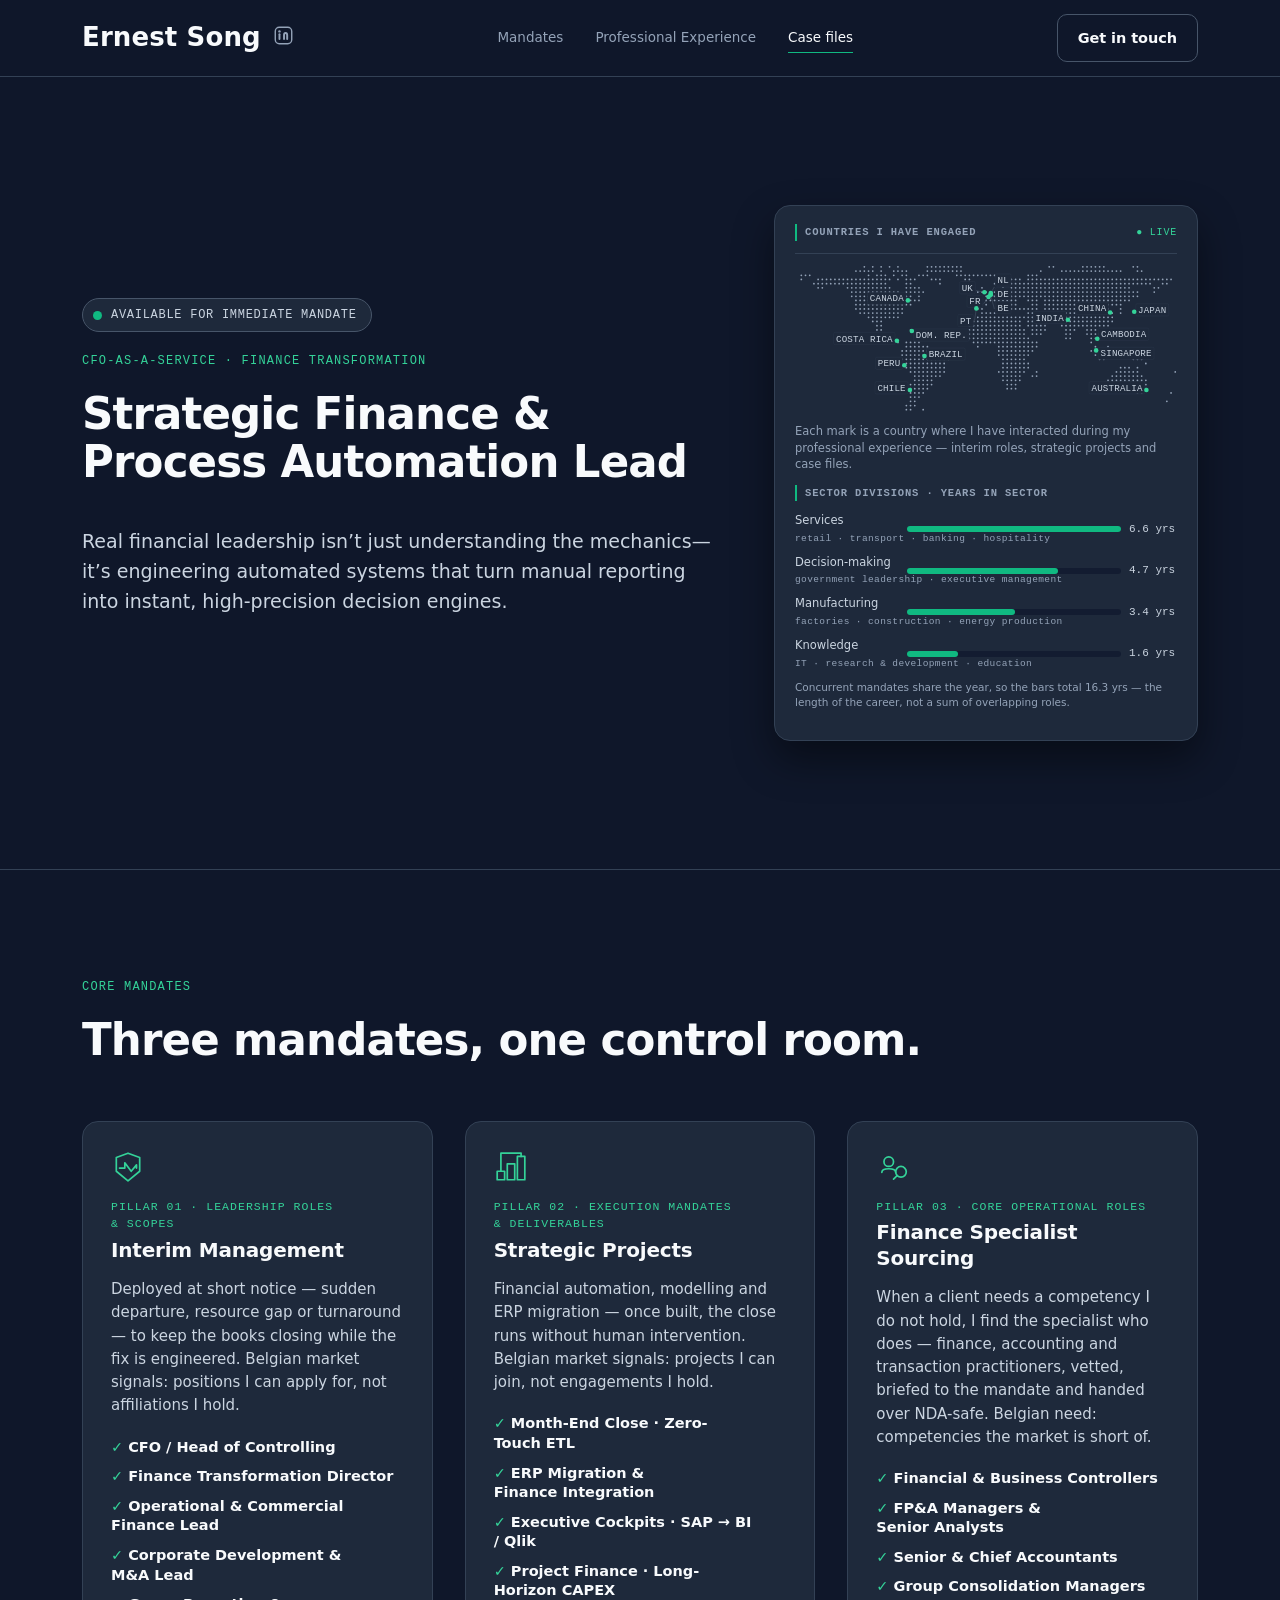
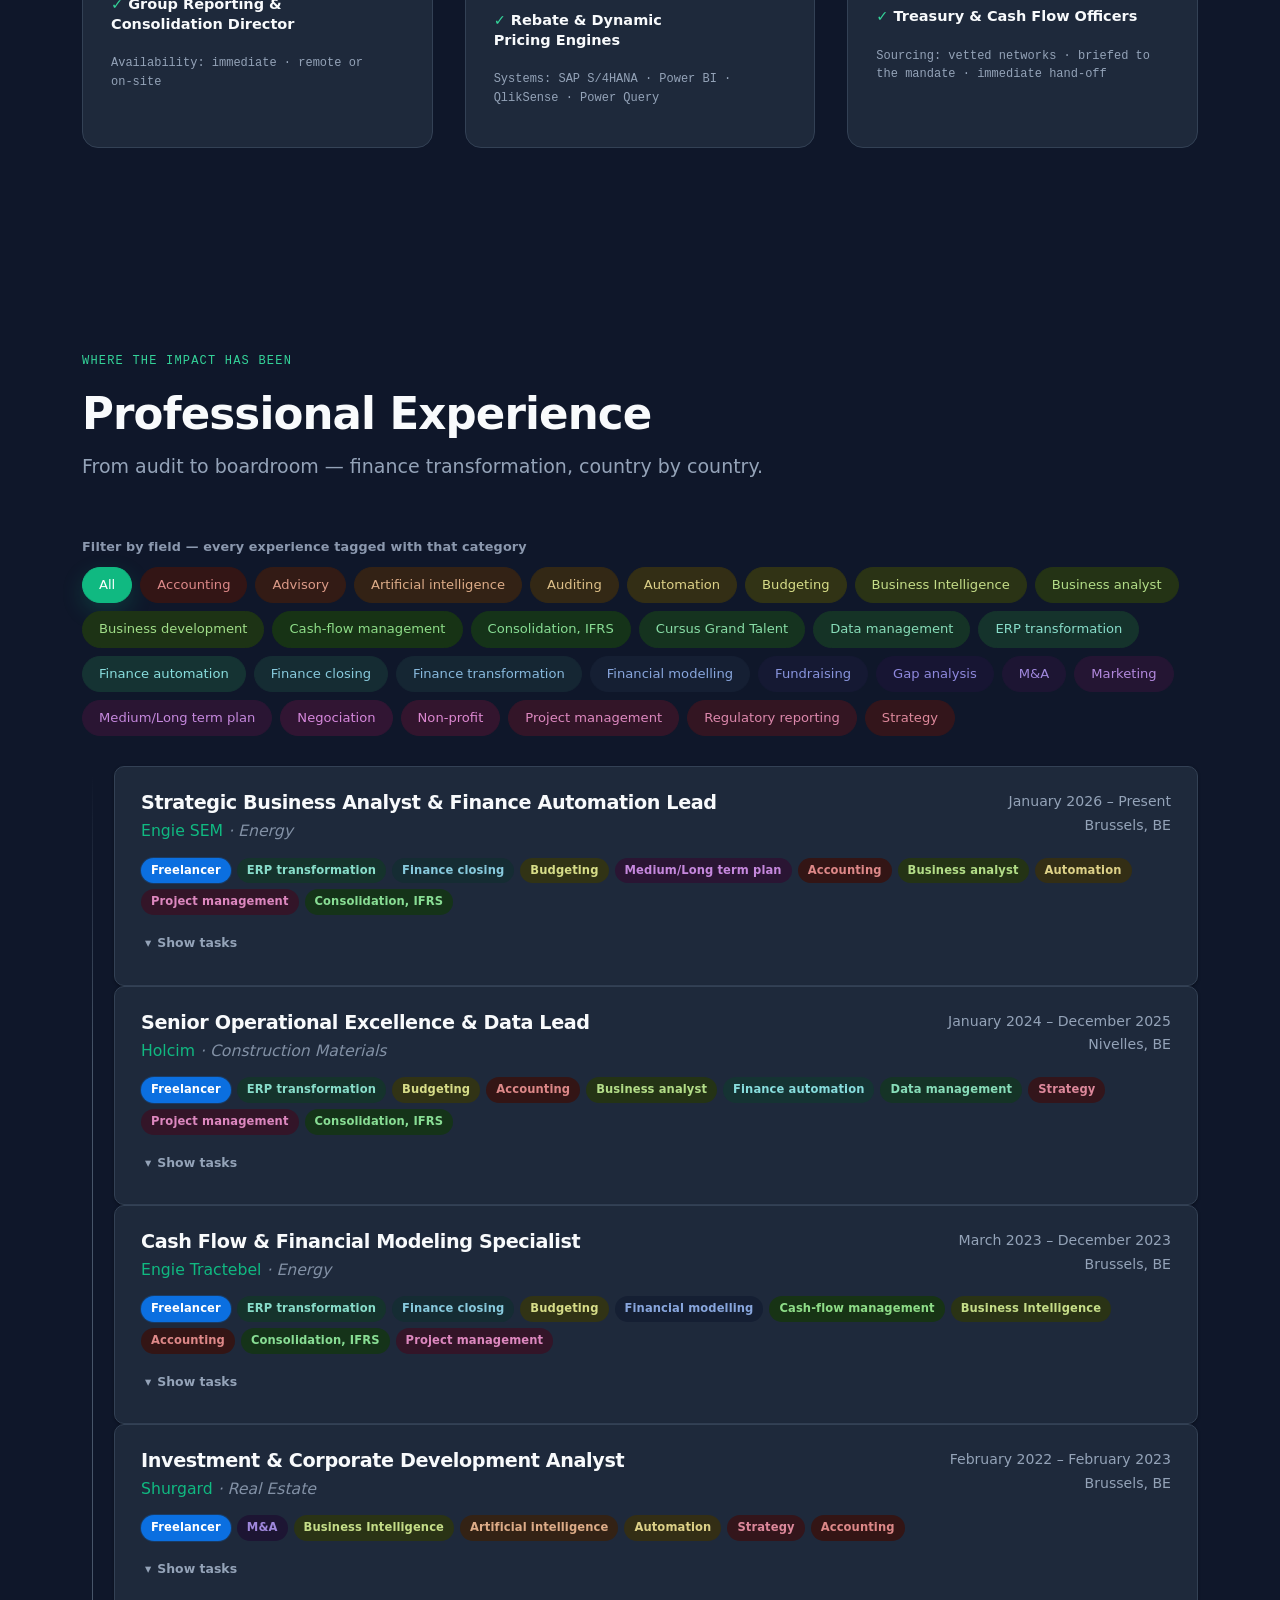
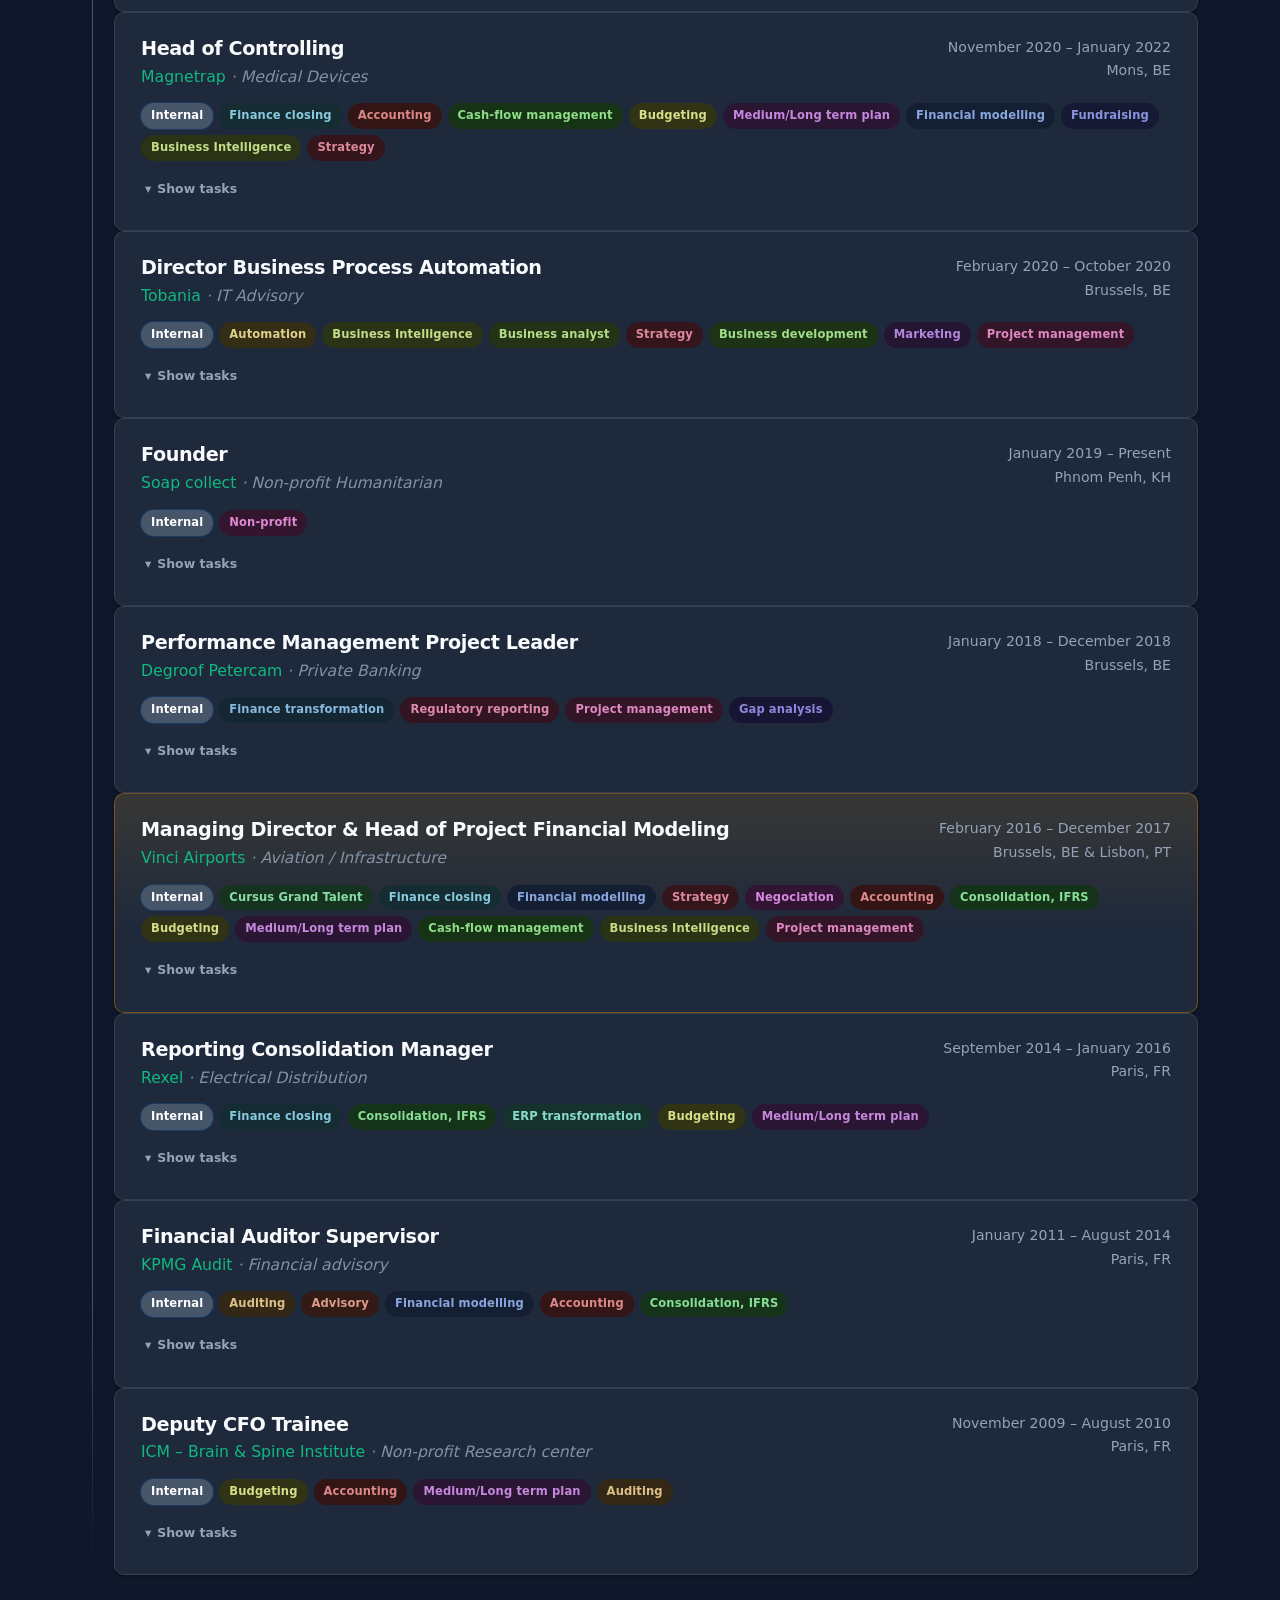
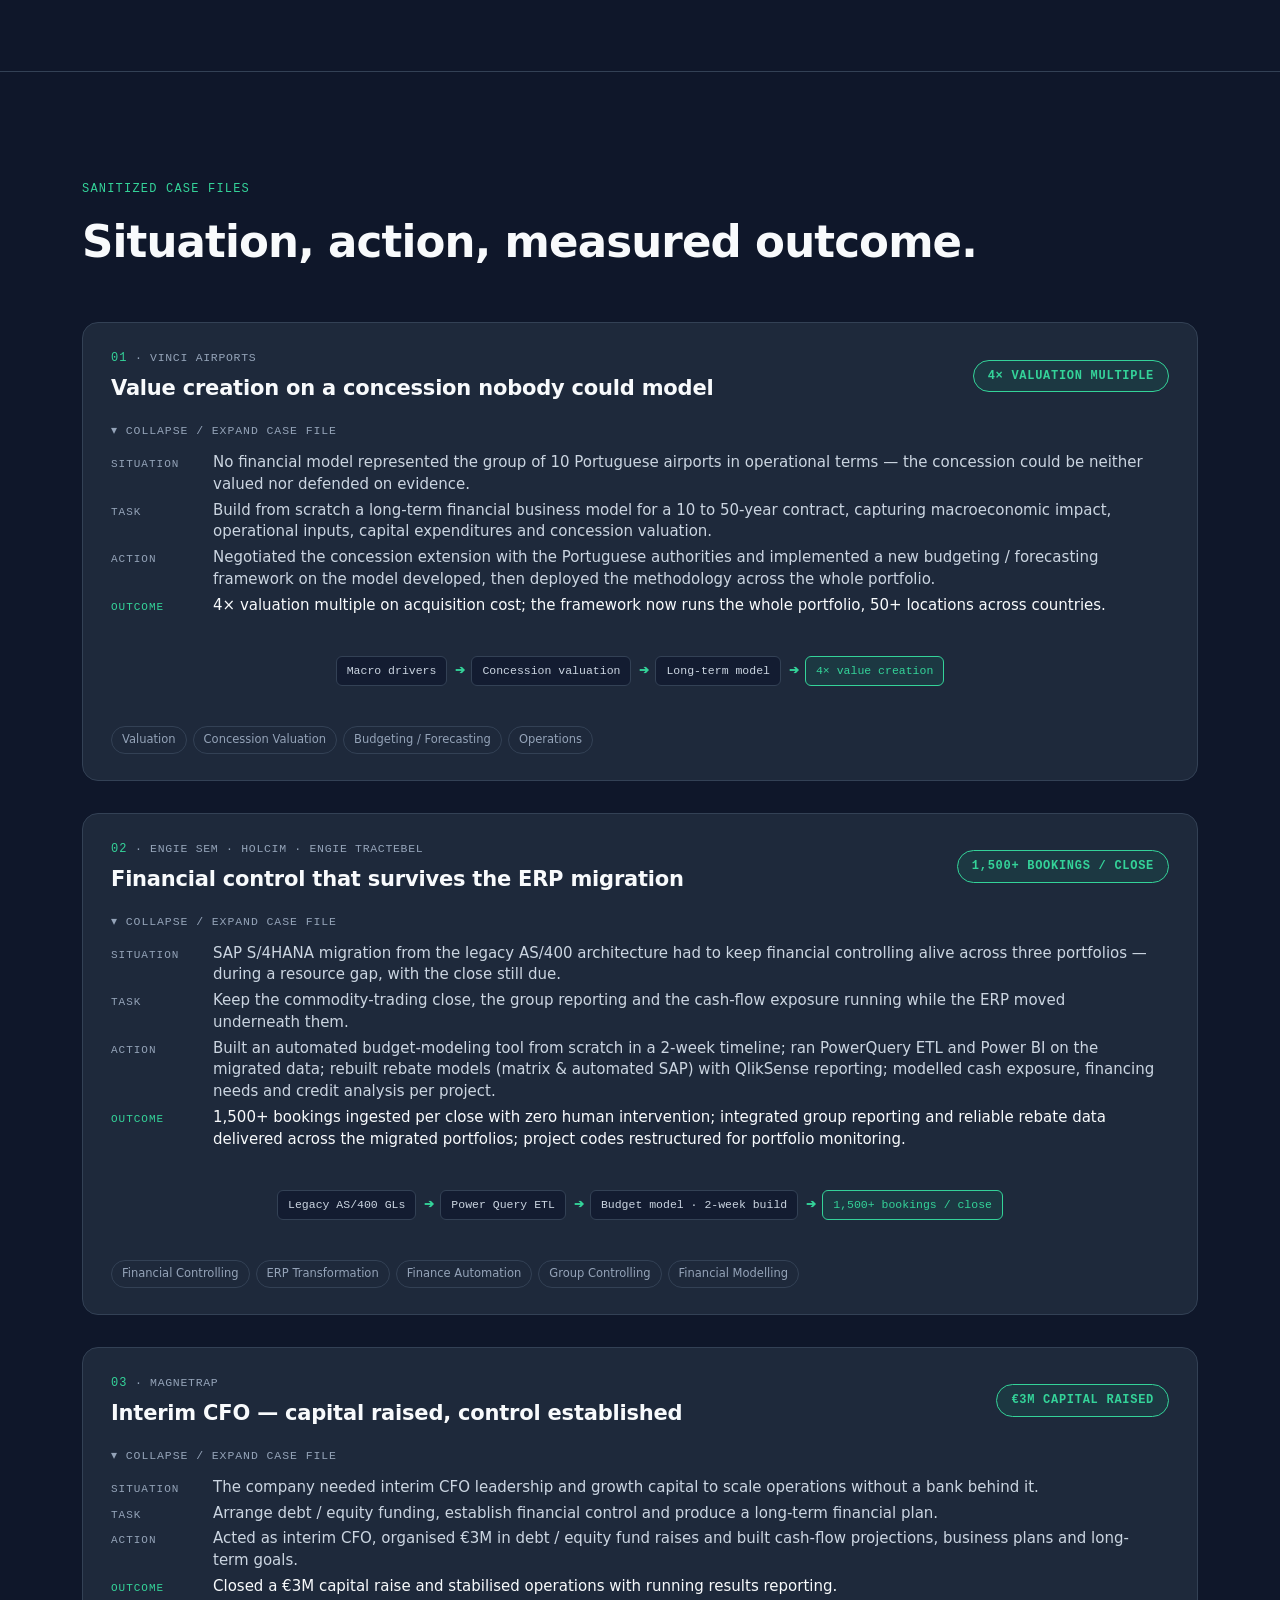
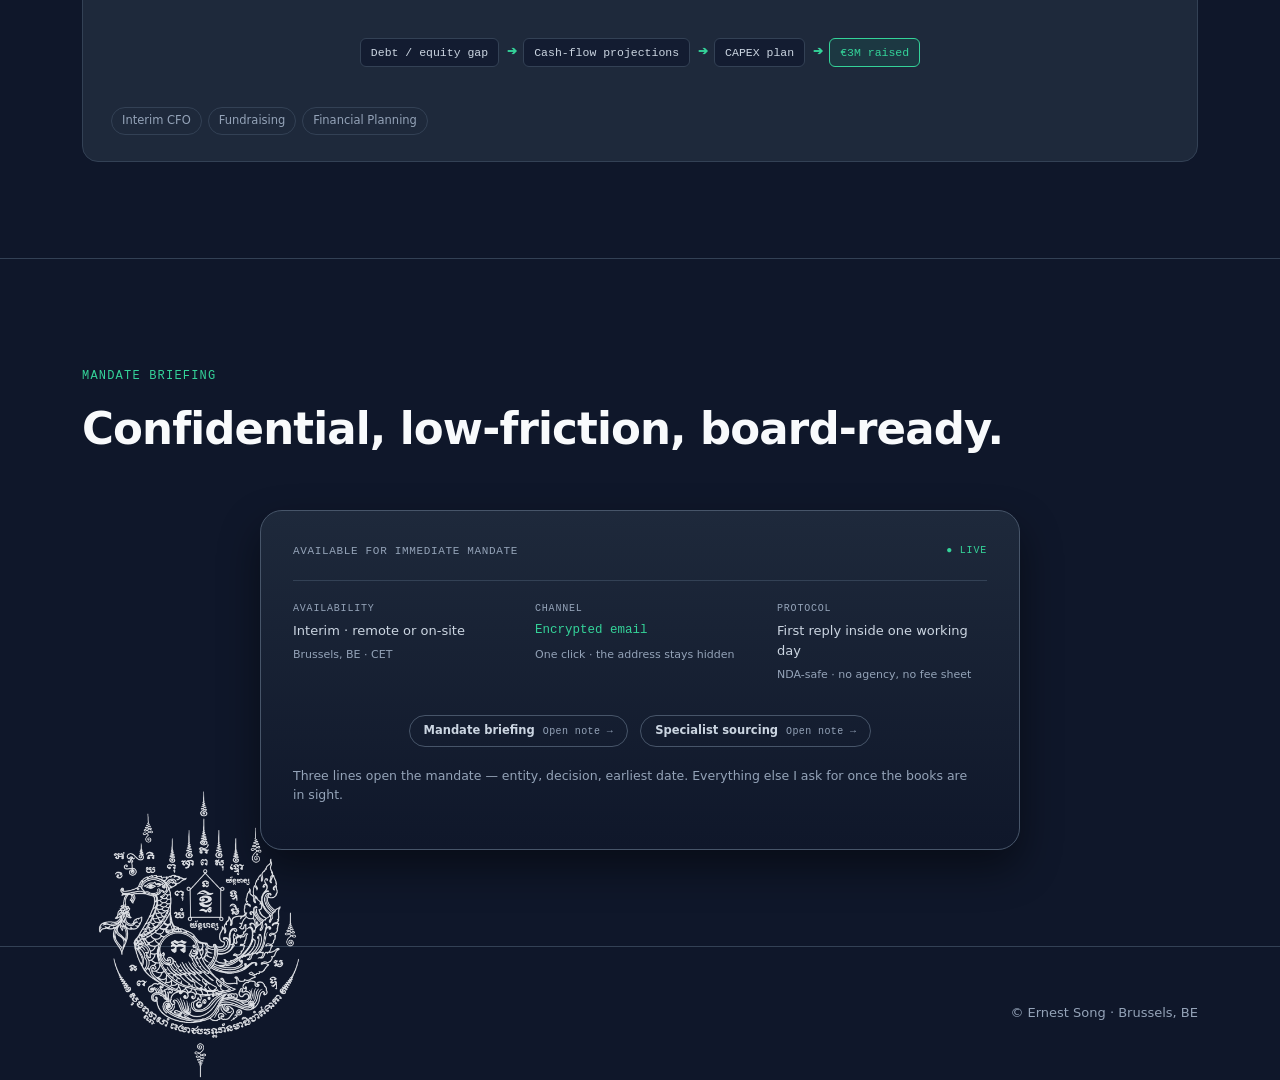
==== commit fc8afaac: "Experience flags: add Project management to Engie Tractebel, Tobania, Vinci Airports" ====
--- a/index.html
+++ b/index.html
@@ -10,7 +10,7 @@
           if (e.key === 'Enter' || e.key === ' ') card.toggleAttribute('data-detail');
         });
       }
-    </script> <!-- ============ EXPERIENCE ============ --> <section id="experience" class="section"> <div class="site-shell"> <div class="section-head"> <p class="section-label">Where the impact has been</p> <h2 class="section-title">Professional Experience</h2> <p class="section-sub">From audit to boardroom — finance transformation, country by country.</p> </div> <p class="filter-legend">Filter by field — every experience tagged with that category</p> <div class="filter-bar" role="list"> <button type="button" class="filter-pill is-active" data-filter="" role="listitem"><span>All</span></button> <button type="button" class="filter-pill" data-filter="Accounting" role="listitem" style="background:#E7F6EC;color:#167A3C"><span>Accounting</span></button><button type="button" class="filter-pill" data-filter="Advisory" role="listitem" style="background:#EDE7F6;color:#6B4FB0"><span>Advisory</span></button><button type="button" class="filter-pill" data-filter="Artificial intelligence" role="listitem" style="background:#f0f4fb;color:#0958b8"><span>Artificial intelligence</span></button><button type="button" class="filter-pill" data-filter="Auditing" role="listitem" style="background:#f0f4fb;color:#0958b8"><span>Auditing</span></button><button type="button" class="filter-pill" data-filter="Automation" role="listitem" style="background:#ECE9F7;color:#4B3FA0"><span>Automation</span></button><button type="button" class="filter-pill" data-filter="Budgeting" role="listitem" style="background:#E0F4F6;color:#0E6A82"><span>Budgeting</span></button><button type="button" class="filter-pill" data-filter="Business Intelligence" role="listitem" style="background:#E0F5F1;color:#0E6B63"><span>Business Intelligence</span></button><button type="button" class="filter-pill" data-filter="Business analyst" role="listitem" style="background:#F3EEFF;color:#5B59C9"><span>Business analyst</span></button><button type="button" class="filter-pill" data-filter="Business development" role="listitem" style="background:#FFF3D0;color:#8A4A00"><span>Business development</span></button><button type="button" class="filter-pill" data-filter="Cash-flow management" role="listitem" style="background:#EEF3F2;color:#3E5755"><span>Cash-flow management</span></button><button type="button" class="filter-pill" data-filter="Consolidation, IFRS" role="listitem" style="background:#FDF3DD;color:#B45309"><span>Consolidation, IFRS</span></button><button type="button" class="filter-pill" data-filter="Cursus Grand Talent" role="listitem" style="background:#EDE7F6;color:#5B21B6"><span>Cursus Grand Talent</span></button><button type="button" class="filter-pill" data-filter="Data management" role="listitem" style="background:#E6F3FF;color:#0A6CC0"><span>Data management</span></button><button type="button" class="filter-pill" data-filter="ERP transformation" role="listitem" style="background:#E0F5FA;color:#0A6E85"><span>ERP transformation</span></button><button type="button" class="filter-pill" data-filter="Finance automation" role="listitem" style="background:#f0f4fb;color:#0958b8"><span>Finance automation</span></button><button type="button" class="filter-pill" data-filter="Finance closing" role="listitem" style="background:#FDF3DD;color:#B45309"><span>Finance closing</span></button><button type="button" class="filter-pill" data-filter="Finance transformation" role="listitem" style="background:#F2ECFA;color:#7A308F"><span>Finance transformation</span></button><button type="button" class="filter-pill" data-filter="Financial modelling" role="listitem" style="background:#EEF3F2;color:#3E5755"><span>Financial modelling</span></button><button type="button" class="filter-pill" data-filter="Fundraising" role="listitem" style="background:#F9E6EF;color:#9C1560"><span>Fundraising</span></button><button type="button" class="filter-pill" data-filter="Gap analysis" role="listitem" style="background:#f0f4fb;color:#0958b8"><span>Gap analysis</span></button><button type="button" class="filter-pill" data-filter="M&#38;A" role="listitem" style="background:#f0f4fb;color:#0958b8"><span>M&amp;A</span></button><button type="button" class="filter-pill" data-filter="Marketing" role="listitem" style="background:#FDE8EC;color:#C0244F"><span>Marketing</span></button><button type="button" class="filter-pill" data-filter="Medium/Long term plan" role="listitem" style="background:#f0f4fb;color:#0958b8"><span>Medium/Long term plan</span></button><button type="button" class="filter-pill" data-filter="Negociation" role="listitem" style="background:#f0f4fb;color:#0958b8"><span>Negociation</span></button><button type="button" class="filter-pill" data-filter="Non-profit" role="listitem" style="background:#f0f4fb;color:#0958b8"><span>Non-profit</span></button><button type="button" class="filter-pill" data-filter="Project management" role="listitem" style="background:#EAF4FF;color:#1673B3"><span>Project management</span></button><button type="button" class="filter-pill" data-filter="Regulatory reporting" role="listitem" style="background:#FCE9E9;color:#A1262A"><span>Regulatory reporting</span></button><button type="button" class="filter-pill" data-filter="Strategy" role="listitem" style="background:#EAFBE9;color:#1A5F2C"><span>Strategy</span></button> </div> <div class="timeline"> <span class="timeline-line"></span> <div data-filters="ERP transformation | Finance closing | Budgeting | Medium/Long term plan | Accounting | Business analyst | Automation | Project management | Consolidation, IFRS | Financial Controlling | SAP S/4HANA | Finance Automation | PowerQuery / ETL | Budget Modeling" class="exp-card " data-astro-cid-p7b4wqop> <div class="exp-head" data-astro-cid-p7b4wqop> <div data-astro-cid-p7b4wqop> <h3 class="exp-role" data-astro-cid-p7b4wqop>Strategic Business Analyst &amp; Finance Automation Lead</h3> <div class="exp-company" data-astro-cid-p7b4wqop> <span class="exp-org" data-astro-cid-p7b4wqop>Engie SEM</span> <span class="exp-sector" data-astro-cid-p7b4wqop> · Energy</span> </div> </div> <div class="exp-meta" data-astro-cid-p7b4wqop> <div data-astro-cid-p7b4wqop>January 2026 – Present</div> <div data-astro-cid-p7b4wqop>Brussels, BE</div> </div> </div>  <div class="exp-cats" data-astro-cid-p7b4wqop> <span class="exp-cat exp-cat--role" data-cat="Freelancer" style="background:#0b6fe0;color:#ffffff" data-astro-cid-p7b4wqop> Freelancer </span> <span class="exp-cat" data-cat="ERP transformation" style="background:#f0f4fb;color:#0958b8" data-astro-cid-p7b4wqop> ERP transformation </span><span class="exp-cat" data-cat="Finance closing" style="background:#f0f4fb;color:#0958b8" data-astro-cid-p7b4wqop> Finance closing </span><span class="exp-cat" data-cat="Budgeting" style="background:#f0f4fb;color:#0958b8" data-astro-cid-p7b4wqop> Budgeting </span><span class="exp-cat" data-cat="Medium/Long term plan" style="background:#f0f4fb;color:#0958b8" data-astro-cid-p7b4wqop> Medium/Long term plan </span><span class="exp-cat" data-cat="Accounting" style="background:#f0f4fb;color:#0958b8" data-astro-cid-p7b4wqop> Accounting </span><span class="exp-cat" data-cat="Business analyst" style="background:#f0f4fb;color:#0958b8" data-astro-cid-p7b4wqop> Business analyst </span><span class="exp-cat" data-cat="Automation" style="background:#f0f4fb;color:#0958b8" data-astro-cid-p7b4wqop> Automation </span><span class="exp-cat" data-cat="Project management" style="background:#f0f4fb;color:#0958b8" data-astro-cid-p7b4wqop> Project management </span><span class="exp-cat" data-cat="Consolidation, IFRS" style="background:#f0f4fb;color:#0958b8" data-astro-cid-p7b4wqop> Consolidation, IFRS </span> </div> <details class="exp-body" data-astro-cid-p7b4wqop> <summary class="exp-toggle" aria-expanded="false" data-astro-cid-p7b4wqop> <span class="exp-toggle-glyph" data-astro-cid-p7b4wqop>▾</span> <span class="exp-toggle-label" data-astro-cid-p7b4wqop>Show tasks</span> </summary> <ul class="exp-details" data-astro-cid-p7b4wqop> <li data-astro-cid-p7b4wqop>Led the financial controlling pilot phase for the SAP S/4HANA migration across French subsidiaries, bridging IT architecture and strategic business operations.</li><li data-astro-cid-p7b4wqop>Designed, built and deployed an automated budget-modeling tool from scratch within a 2-week timeline, ensuring operational continuity during a resource gap.</li><li data-astro-cid-p7b4wqop>Streamlined financial closing for commodity trading with PowerQuery ETL workflows, safely ingesting 1,500+ bookings per close with zero human intervention.</li><li data-astro-cid-p7b4wqop>Reconciled financial data between middle-office databases (IVDB) and SAP S/4HANA while restructuring WBS project codes to optimize portfolio monitoring.</li> </ul> </details> </div> <div data-filters="ERP transformation | Budgeting | Accounting | Business analyst | Finance automation | Data management | Strategy | Project management | Consolidation, IFRS | M&#38;A Integration | Group Controlling | SAP HANA | Business Intelligence | Rebate Modelling" class="exp-card " data-astro-cid-p7b4wqop> <div class="exp-head" data-astro-cid-p7b4wqop> <div data-astro-cid-p7b4wqop> <h3 class="exp-role" data-astro-cid-p7b4wqop>Senior Operational Excellence &amp; Data Lead</h3> <div class="exp-company" data-astro-cid-p7b4wqop> <span class="exp-org" data-astro-cid-p7b4wqop>Holcim</span> <span class="exp-sector" data-astro-cid-p7b4wqop> · Construction Materials</span> </div> </div> <div class="exp-meta" data-astro-cid-p7b4wqop> <div data-astro-cid-p7b4wqop>January 2024 – December 2025</div> <div data-astro-cid-p7b4wqop>Nivelles, BE</div> </div> </div>  <div class="exp-cats" data-astro-cid-p7b4wqop> <span class="exp-cat exp-cat--role" data-cat="Freelancer" style="background:#0b6fe0;color:#ffffff" data-astro-cid-p7b4wqop> Freelancer </span> <span class="exp-cat" data-cat="ERP transformation" style="background:#f0f4fb;color:#0958b8" data-astro-cid-p7b4wqop> ERP transformation </span><span class="exp-cat" data-cat="Budgeting" style="background:#f0f4fb;color:#0958b8" data-astro-cid-p7b4wqop> Budgeting </span><span class="exp-cat" data-cat="Accounting" style="background:#f0f4fb;color:#0958b8" data-astro-cid-p7b4wqop> Accounting </span><span class="exp-cat" data-cat="Business analyst" style="background:#f0f4fb;color:#0958b8" data-astro-cid-p7b4wqop> Business analyst </span><span class="exp-cat" data-cat="Finance automation" style="background:#f0f4fb;color:#0958b8" data-astro-cid-p7b4wqop> Finance automation </span><span class="exp-cat" data-cat="Data management" style="background:#f0f4fb;color:#0958b8" data-astro-cid-p7b4wqop> Data management </span><span class="exp-cat" data-cat="Strategy" style="background:#f0f4fb;color:#0958b8" data-astro-cid-p7b4wqop> Strategy </span><span class="exp-cat" data-cat="Project management" style="background:#f0f4fb;color:#0958b8" data-astro-cid-p7b4wqop> Project management </span><span class="exp-cat" data-cat="Consolidation, IFRS" style="background:#f0f4fb;color:#0958b8" data-astro-cid-p7b4wqop> Consolidation, IFRS </span> </div> <details class="exp-body" data-astro-cid-p7b4wqop> <summary class="exp-toggle" aria-expanded="false" data-astro-cid-p7b4wqop> <span class="exp-toggle-glyph" data-astro-cid-p7b4wqop>▾</span> <span class="exp-toggle-label" data-astro-cid-p7b4wqop>Show tasks</span> </summary> <ul class="exp-details" data-astro-cid-p7b4wqop> <li data-astro-cid-p7b4wqop>Supported post-M&amp;A integration and group controlling, leveraging data insights to restructure workflows and enhance efficiency.</li><li data-astro-cid-p7b4wqop>Managed SAP HANA migration, restructuring data and ensuring system integrity.</li><li data-astro-cid-p7b4wqop>Developed rebate models (matrix &amp; automated SAP), aligning with commercial strategy.</li><li data-astro-cid-p7b4wqop>Implemented Qliksense with new data for financial reporting and insights.</li><li data-astro-cid-p7b4wqop>Ensured data reliability and liaised with auditors on rebate matters.</li> </ul> </details> </div> <div data-filters="ERP transformation | Finance closing | Budgeting | Financial modelling | Cash-flow management | Business Intelligence | Accounting | Consolidation, IFRS | Financial Modelling | Cash Flow Analysis | Credit Analysis | Power BI" class="exp-card " data-astro-cid-p7b4wqop> <div class="exp-head" data-astro-cid-p7b4wqop> <div data-astro-cid-p7b4wqop> <h3 class="exp-role" data-astro-cid-p7b4wqop>Cash Flow &amp; Financial Modeling Specialist</h3> <div class="exp-company" data-astro-cid-p7b4wqop> <span class="exp-org" data-astro-cid-p7b4wqop>Engie Tractebel</span> <span class="exp-sector" data-astro-cid-p7b4wqop> · Energy</span> </div> </div> <div class="exp-meta" data-astro-cid-p7b4wqop> <div data-astro-cid-p7b4wqop>March 2023 – December 2023</div> <div data-astro-cid-p7b4wqop>Brussels, BE</div> </div> </div>  <div class="exp-cats" data-astro-cid-p7b4wqop> <span class="exp-cat exp-cat--role" data-cat="Freelancer" style="background:#0b6fe0;color:#ffffff" data-astro-cid-p7b4wqop> Freelancer </span> <span class="exp-cat" data-cat="ERP transformation" style="background:#f0f4fb;color:#0958b8" data-astro-cid-p7b4wqop> ERP transformation </span><span class="exp-cat" data-cat="Finance closing" style="background:#f0f4fb;color:#0958b8" data-astro-cid-p7b4wqop> Finance closing </span><span class="exp-cat" data-cat="Budgeting" style="background:#f0f4fb;color:#0958b8" data-astro-cid-p7b4wqop> Budgeting </span><span class="exp-cat" data-cat="Financial modelling" style="background:#f0f4fb;color:#0958b8" data-astro-cid-p7b4wqop> Financial modelling </span><span class="exp-cat" data-cat="Cash-flow management" style="background:#f0f4fb;color:#0958b8" data-astro-cid-p7b4wqop> Cash-flow management </span><span class="exp-cat" data-cat="Business Intelligence" style="background:#E0F5F1;color:#0E6B63" data-astro-cid-p7b4wqop> Business Intelligence </span><span class="exp-cat" data-cat="Accounting" style="background:#f0f4fb;color:#0958b8" data-astro-cid-p7b4wqop> Accounting </span><span class="exp-cat" data-cat="Consolidation, IFRS" style="background:#f0f4fb;color:#0958b8" data-astro-cid-p7b4wqop> Consolidation, IFRS </span> </div> <details class="exp-body" data-astro-cid-p7b4wqop> <summary class="exp-toggle" aria-expanded="false" data-astro-cid-p7b4wqop> <span class="exp-toggle-glyph" data-astro-cid-p7b4wqop>▾</span> <span class="exp-toggle-label" data-astro-cid-p7b4wqop>Show tasks</span> </summary> <ul class="exp-details" data-astro-cid-p7b4wqop> <li data-astro-cid-p7b4wqop>Designed cash-flow reporting and cash-exposure modeling per project.</li><li data-astro-cid-p7b4wqop>Assessed financing needs in the local entity, with credit analysis of specific counterparts and impairment testing.</li><li data-astro-cid-p7b4wqop>Developed financial modeling from SAP HANA data and designed Power BI reporting.</li> </ul> </details> </div> <div data-filters="M&#38;A | Business Intelligence | Artificial intelligence | Automation | Strategy | Accounting | Real Estate | Corporate Development | Business Intelligence | AI Pricing" class="exp-card " data-astro-cid-p7b4wqop> <div class="exp-head" data-astro-cid-p7b4wqop> <div data-astro-cid-p7b4wqop> <h3 class="exp-role" data-astro-cid-p7b4wqop>Investment &amp; Corporate Development Analyst</h3> <div class="exp-company" data-astro-cid-p7b4wqop> <span class="exp-org" data-astro-cid-p7b4wqop>Shurgard</span> <span class="exp-sector" data-astro-cid-p7b4wqop> · Real Estate</span> </div> </div> <div class="exp-meta" data-astro-cid-p7b4wqop> <div data-astro-cid-p7b4wqop>February 2022 – February 2023</div> <div data-astro-cid-p7b4wqop>Brussels, BE</div> </div> </div>  <div class="exp-cats" data-astro-cid-p7b4wqop> <span class="exp-cat exp-cat--role" data-cat="Freelancer" style="background:#0b6fe0;color:#ffffff" data-astro-cid-p7b4wqop> Freelancer </span> <span class="exp-cat" data-cat="M&#38;A" style="background:#f0f4fb;color:#0958b8" data-astro-cid-p7b4wqop> M&amp;A </span><span class="exp-cat" data-cat="Business Intelligence" style="background:#E0F5F1;color:#0E6B63" data-astro-cid-p7b4wqop> Business Intelligence </span><span class="exp-cat" data-cat="Artificial intelligence" style="background:#f0f4fb;color:#0958b8" data-astro-cid-p7b4wqop> Artificial intelligence </span><span class="exp-cat" data-cat="Automation" style="background:#f0f4fb;color:#0958b8" data-astro-cid-p7b4wqop> Automation </span><span class="exp-cat" data-cat="Strategy" style="background:#f0f4fb;color:#0958b8" data-astro-cid-p7b4wqop> Strategy </span><span class="exp-cat" data-cat="Accounting" style="background:#f0f4fb;color:#0958b8" data-astro-cid-p7b4wqop> Accounting </span> </div> <details class="exp-body" data-astro-cid-p7b4wqop> <summary class="exp-toggle" aria-expanded="false" data-astro-cid-p7b4wqop> <span class="exp-toggle-glyph" data-astro-cid-p7b4wqop>▾</span> <span class="exp-toggle-label" data-astro-cid-p7b4wqop>Show tasks</span> </summary> <ul class="exp-details" data-astro-cid-p7b4wqop> <li data-astro-cid-p7b4wqop>Analyzed and managed real-estate projects, including construction, redevelopment and acquisition of self-storage businesses.</li><li data-astro-cid-p7b4wqop>Maintained a project dashboard and initiated corporate-development projects to improve department policies.</li><li data-astro-cid-p7b4wqop>Designed the data model and visualization for the Investment department&#39;s Business Intelligence efforts.</li><li data-astro-cid-p7b4wqop>Collaborated on a new pricing model using Artificial Intelligence.</li> </ul> </details> </div> <div data-filters="Finance closing | Accounting | Cash-flow management | Budgeting | Medium/Long term plan | Financial modelling | Fundraising | Business Intelligence | Strategy | Group Controlling | Financial Planning | Budgeting / Forecasting" class="exp-card " data-astro-cid-p7b4wqop> <div class="exp-head" data-astro-cid-p7b4wqop> <div data-astro-cid-p7b4wqop> <h3 class="exp-role" data-astro-cid-p7b4wqop>Head of Controlling</h3> <div class="exp-company" data-astro-cid-p7b4wqop> <span class="exp-org" data-astro-cid-p7b4wqop>Magnetrap</span> <span class="exp-sector" data-astro-cid-p7b4wqop> · Medical Devices</span> </div> </div> <div class="exp-meta" data-astro-cid-p7b4wqop> <div data-astro-cid-p7b4wqop>November 2020 – January 2022</div> <div data-astro-cid-p7b4wqop>Mons, BE</div> </div> </div>  <div class="exp-cats" data-astro-cid-p7b4wqop> <span class="exp-cat exp-cat--role" data-cat="Internal" style="background:#475569;color:#ffffff" data-astro-cid-p7b4wqop> Internal </span> <span class="exp-cat" data-cat="Finance closing" style="background:#f0f4fb;color:#0958b8" data-astro-cid-p7b4wqop> Finance closing </span><span class="exp-cat" data-cat="Accounting" style="background:#f0f4fb;color:#0958b8" data-astro-cid-p7b4wqop> Accounting </span><span class="exp-cat" data-cat="Cash-flow management" style="background:#f0f4fb;color:#0958b8" data-astro-cid-p7b4wqop> Cash-flow management </span><span class="exp-cat" data-cat="Budgeting" style="background:#f0f4fb;color:#0958b8" data-astro-cid-p7b4wqop> Budgeting </span><span class="exp-cat" data-cat="Medium/Long term plan" style="background:#f0f4fb;color:#0958b8" data-astro-cid-p7b4wqop> Medium/Long term plan </span><span class="exp-cat" data-cat="Financial modelling" style="background:#f0f4fb;color:#0958b8" data-astro-cid-p7b4wqop> Financial modelling </span><span class="exp-cat" data-cat="Fundraising" style="background:#f0f4fb;color:#0958b8" data-astro-cid-p7b4wqop> Fundraising </span><span class="exp-cat" data-cat="Business Intelligence" style="background:#E0F5F1;color:#0E6B63" data-astro-cid-p7b4wqop> Business Intelligence </span><span class="exp-cat" data-cat="Strategy" style="background:#f0f4fb;color:#0958b8" data-astro-cid-p7b4wqop> Strategy </span> </div> <details class="exp-body" data-astro-cid-p7b4wqop> <summary class="exp-toggle" aria-expanded="false" data-astro-cid-p7b4wqop> <span class="exp-toggle-glyph" data-astro-cid-p7b4wqop>▾</span> <span class="exp-toggle-label" data-astro-cid-p7b4wqop>Show tasks</span> </summary> <ul class="exp-details" data-astro-cid-p7b4wqop> <li data-astro-cid-p7b4wqop>Implemented budgeting, forecasting, and financial control systems.</li><li data-astro-cid-p7b4wqop>Created cash flow projections, business plans, and long-term financial goals.</li><li data-astro-cid-p7b4wqop>Monitored company performance and implemented corrective actions as needed.</li><li data-astro-cid-p7b4wqop>Prepared operating results reports and managed financial models for long-term use.</li> </ul> </details> </div> <div data-filters="Automation | Business Intelligence | Business analyst | Strategy | Business development | Marketing | RPA | Business Intelligence | Business Development | Process Optimization | Change Management" class="exp-card " data-astro-cid-p7b4wqop> <div class="exp-head" data-astro-cid-p7b4wqop> <div data-astro-cid-p7b4wqop> <h3 class="exp-role" data-astro-cid-p7b4wqop>Director Business Process Automation</h3> <div class="exp-company" data-astro-cid-p7b4wqop> <span class="exp-org" data-astro-cid-p7b4wqop>Tobania</span> <span class="exp-sector" data-astro-cid-p7b4wqop> · IT Advisory</span> </div> </div> <div class="exp-meta" data-astro-cid-p7b4wqop> <div data-astro-cid-p7b4wqop>February 2020 – October 2020</div> <div data-astro-cid-p7b4wqop>Brussels, BE</div> </div> </div>  <div class="exp-cats" data-astro-cid-p7b4wqop> <span class="exp-cat exp-cat--role" data-cat="Internal" style="background:#475569;color:#ffffff" data-astro-cid-p7b4wqop> Internal </span> <span class="exp-cat" data-cat="Automation" style="background:#f0f4fb;color:#0958b8" data-astro-cid-p7b4wqop> Automation </span><span class="exp-cat" data-cat="Business Intelligence" style="background:#E0F5F1;color:#0E6B63" data-astro-cid-p7b4wqop> Business Intelligence </span><span class="exp-cat" data-cat="Business analyst" style="background:#f0f4fb;color:#0958b8" data-astro-cid-p7b4wqop> Business analyst </span><span class="exp-cat" data-cat="Strategy" style="background:#f0f4fb;color:#0958b8" data-astro-cid-p7b4wqop> Strategy </span><span class="exp-cat" data-cat="Business development" style="background:#f0f4fb;color:#0958b8" data-astro-cid-p7b4wqop> Business development </span><span class="exp-cat" data-cat="Marketing" style="background:#f0f4fb;color:#0958b8" data-astro-cid-p7b4wqop> Marketing </span> </div> <details class="exp-body" data-astro-cid-p7b4wqop> <summary class="exp-toggle" aria-expanded="false" data-astro-cid-p7b4wqop> <span class="exp-toggle-glyph" data-astro-cid-p7b4wqop>▾</span> <span class="exp-toggle-label" data-astro-cid-p7b4wqop>Show tasks</span> </summary> <ul class="exp-details" data-astro-cid-p7b4wqop> <li data-astro-cid-p7b4wqop>Led development and implementation of a citizen-developer business model using RPA and self-service BI, including pricing strategy and roadmap.</li><li data-astro-cid-p7b4wqop>Managed business development including marketing strategy, pre-sales and sales, and identified new opportunities.</li><li data-astro-cid-p7b4wqop>Implemented process optimization, standardization and harmonization to improve efficiency and profitability.</li><li data-astro-cid-p7b4wqop>Provided tailored reports to help customers monitor costs and established change-management structures for adoption.</li> </ul> </details> </div> <div data-filters="Non-profit | Non-profit | Business Development" class="exp-card " data-astro-cid-p7b4wqop> <div class="exp-head" data-astro-cid-p7b4wqop> <div data-astro-cid-p7b4wqop> <h3 class="exp-role" data-astro-cid-p7b4wqop>Founder</h3> <div class="exp-company" data-astro-cid-p7b4wqop> <span class="exp-org" data-astro-cid-p7b4wqop>Soap collect</span> <span class="exp-sector" data-astro-cid-p7b4wqop> · Non-profit Humanitarian</span> </div> </div> <div class="exp-meta" data-astro-cid-p7b4wqop> <div data-astro-cid-p7b4wqop>January 2019 – Present</div> <div data-astro-cid-p7b4wqop>Phnom Penh, KH</div> </div> </div>  <div class="exp-cats" data-astro-cid-p7b4wqop> <span class="exp-cat exp-cat--role" data-cat="Internal" style="background:#475569;color:#ffffff" data-astro-cid-p7b4wqop> Internal </span> <span class="exp-cat" data-cat="Non-profit" style="background:#f0f4fb;color:#0958b8" data-astro-cid-p7b4wqop> Non-profit </span> </div> <details class="exp-body" data-astro-cid-p7b4wqop> <summary class="exp-toggle" aria-expanded="false" data-astro-cid-p7b4wqop> <span class="exp-toggle-glyph" data-astro-cid-p7b4wqop>▾</span> <span class="exp-toggle-label" data-astro-cid-p7b4wqop>Show tasks</span> </summary> <ul class="exp-details" data-astro-cid-p7b4wqop> <li data-astro-cid-p7b4wqop>Established a non-profit providing hygiene products to disadvantaged communities.</li><li data-astro-cid-p7b4wqop>Formed partnerships with luxury hotel chains to source used soap for reconditioning.</li> </ul> </details> </div> <div data-filters="Finance transformation | Regulatory reporting | Project management | Gap analysis | Finance Transformation | Performance Management | Regulatory Reporting | Gap Analysis" class="exp-card " data-astro-cid-p7b4wqop> <div class="exp-head" data-astro-cid-p7b4wqop> <div data-astro-cid-p7b4wqop> <h3 class="exp-role" data-astro-cid-p7b4wqop>Performance Management Project Leader</h3> <div class="exp-company" data-astro-cid-p7b4wqop> <span class="exp-org" data-astro-cid-p7b4wqop>Degroof Petercam</span> <span class="exp-sector" data-astro-cid-p7b4wqop> · Private Banking</span> </div> </div> <div class="exp-meta" data-astro-cid-p7b4wqop> <div data-astro-cid-p7b4wqop>January 2018 – December 2018</div> <div data-astro-cid-p7b4wqop>Brussels, BE</div> </div> </div>  <div class="exp-cats" data-astro-cid-p7b4wqop> <span class="exp-cat exp-cat--role" data-cat="Internal" style="background:#475569;color:#ffffff" data-astro-cid-p7b4wqop> Internal </span> <span class="exp-cat" data-cat="Finance transformation" style="background:#f0f4fb;color:#0958b8" data-astro-cid-p7b4wqop> Finance transformation </span><span class="exp-cat" data-cat="Regulatory reporting" style="background:#f0f4fb;color:#0958b8" data-astro-cid-p7b4wqop> Regulatory reporting </span><span class="exp-cat" data-cat="Project management" style="background:#f0f4fb;color:#0958b8" data-astro-cid-p7b4wqop> Project management </span><span class="exp-cat" data-cat="Gap analysis" style="background:#f0f4fb;color:#0958b8" data-astro-cid-p7b4wqop> Gap analysis </span> </div> <details class="exp-body" data-astro-cid-p7b4wqop> <summary class="exp-toggle" aria-expanded="false" data-astro-cid-p7b4wqop> <span class="exp-toggle-glyph" data-astro-cid-p7b4wqop>▾</span> <span class="exp-toggle-label" data-astro-cid-p7b4wqop>Show tasks</span> </summary> <ul class="exp-details" data-astro-cid-p7b4wqop> <li data-astro-cid-p7b4wqop>Finance Transformation Operating Model (FTOM).</li><li data-astro-cid-p7b4wqop>Designed and implemented a client-centric performance-management system.</li><li data-astro-cid-p7b4wqop>Optimized the finance-close process for improved governance, internal control and data quality.</li><li data-astro-cid-p7b4wqop>Led projects related to regulatory-reporting sourcing and followed BPM standards.</li><li data-astro-cid-p7b4wqop>Conducted gap analysis of business requirements against existing procedures.</li> </ul> </details> </div> <div data-filters="Cursus Grand Talent | Finance closing | Financial modelling | Strategy | Negociation | Accounting | Consolidation, IFRS | Budgeting | Medium/Long term plan | Cash-flow management | Business Intelligence | Valuation | Concession Valuation | Budgeting / Forecasting | Operations" class="exp-card featured" data-astro-cid-p7b4wqop> <div class="exp-head" data-astro-cid-p7b4wqop> <div data-astro-cid-p7b4wqop> <h3 class="exp-role" data-astro-cid-p7b4wqop>Managing Director &amp; Head of Project Financial Modeling</h3> <div class="exp-company" data-astro-cid-p7b4wqop> <span class="exp-org" data-astro-cid-p7b4wqop>Vinci Airports</span> <span class="exp-sector" data-astro-cid-p7b4wqop> · Aviation / Infrastructure</span> </div> </div> <div class="exp-meta" data-astro-cid-p7b4wqop> <div data-astro-cid-p7b4wqop>February 2016 – December 2017</div> <div data-astro-cid-p7b4wqop>Brussels, BE &amp; Lisbon, PT</div> </div> </div>  <div class="exp-cats" data-astro-cid-p7b4wqop> <span class="exp-cat exp-cat--role" data-cat="Internal" style="background:#475569;color:#ffffff" data-astro-cid-p7b4wqop> Internal </span> <span class="exp-cat" data-cat="Cursus Grand Talent" style="background:#f0f4fb;color:#0958b8" data-astro-cid-p7b4wqop> Cursus Grand Talent </span><span class="exp-cat" data-cat="Finance closing" style="background:#f0f4fb;color:#0958b8" data-astro-cid-p7b4wqop> Finance closing </span><span class="exp-cat" data-cat="Financial modelling" style="background:#f0f4fb;color:#0958b8" data-astro-cid-p7b4wqop> Financial modelling </span><span class="exp-cat" data-cat="Strategy" style="background:#f0f4fb;color:#0958b8" data-astro-cid-p7b4wqop> Strategy </span><span class="exp-cat" data-cat="Negociation" style="background:#f0f4fb;color:#0958b8" data-astro-cid-p7b4wqop> Negociation </span><span class="exp-cat" data-cat="Accounting" style="background:#f0f4fb;color:#0958b8" data-astro-cid-p7b4wqop> Accounting </span><span class="exp-cat" data-cat="Consolidation, IFRS" style="background:#f0f4fb;color:#0958b8" data-astro-cid-p7b4wqop> Consolidation, IFRS </span><span class="exp-cat" data-cat="Budgeting" style="background:#f0f4fb;color:#0958b8" data-astro-cid-p7b4wqop> Budgeting </span><span class="exp-cat" data-cat="Medium/Long term plan" style="background:#f0f4fb;color:#0958b8" data-astro-cid-p7b4wqop> Medium/Long term plan </span><span class="exp-cat" data-cat="Cash-flow management" style="background:#f0f4fb;color:#0958b8" data-astro-cid-p7b4wqop> Cash-flow management </span><span class="exp-cat" data-cat="Business Intelligence" style="background:#E0F5F1;color:#0E6B63" data-astro-cid-p7b4wqop> Business Intelligence </span> </div> <details class="exp-body" data-astro-cid-p7b4wqop> <summary class="exp-toggle" aria-expanded="false" data-astro-cid-p7b4wqop> <span class="exp-toggle-glyph" data-astro-cid-p7b4wqop>▾</span> <span class="exp-toggle-label" data-astro-cid-p7b4wqop>Show tasks</span> </summary> <ul class="exp-details" data-astro-cid-p7b4wqop> <li data-astro-cid-p7b4wqop>Value creation: valuation at 4 times acquisition cost.</li><li data-astro-cid-p7b4wqop>Led deployment of airport operations at 50+ locations in various countries.</li><li data-astro-cid-p7b4wqop>Developed a long-term financial business model including macroeconomic impact, capital expenditures and concession valuation.</li><li data-astro-cid-p7b4wqop>Negotiated extension of the concession contract with Portuguese authorities and implemented a new financial model to improve budgeting and forecasting.</li><li data-astro-cid-p7b4wqop>Managed accounting and financial reporting in accordance with BE-GAAP standards.</li> </ul> </details> </div> <div data-filters="Finance closing | Consolidation, IFRS | ERP transformation | Budgeting | Medium/Long term plan | IFRS Reporting | SAP BPC | Budgeting | Strategic Planning" class="exp-card " data-astro-cid-p7b4wqop> <div class="exp-head" data-astro-cid-p7b4wqop> <div data-astro-cid-p7b4wqop> <h3 class="exp-role" data-astro-cid-p7b4wqop>Reporting Consolidation Manager</h3> <div class="exp-company" data-astro-cid-p7b4wqop> <span class="exp-org" data-astro-cid-p7b4wqop>Rexel</span> <span class="exp-sector" data-astro-cid-p7b4wqop> · Electrical Distribution</span> </div> </div> <div class="exp-meta" data-astro-cid-p7b4wqop> <div data-astro-cid-p7b4wqop>September 2014 – January 2016</div> <div data-astro-cid-p7b4wqop>Paris, FR</div> </div> </div>  <div class="exp-cats" data-astro-cid-p7b4wqop> <span class="exp-cat exp-cat--role" data-cat="Internal" style="background:#475569;color:#ffffff" data-astro-cid-p7b4wqop> Internal </span> <span class="exp-cat" data-cat="Finance closing" style="background:#f0f4fb;color:#0958b8" data-astro-cid-p7b4wqop> Finance closing </span><span class="exp-cat" data-cat="Consolidation, IFRS" style="background:#f0f4fb;color:#0958b8" data-astro-cid-p7b4wqop> Consolidation, IFRS </span><span class="exp-cat" data-cat="ERP transformation" style="background:#f0f4fb;color:#0958b8" data-astro-cid-p7b4wqop> ERP transformation </span><span class="exp-cat" data-cat="Budgeting" style="background:#f0f4fb;color:#0958b8" data-astro-cid-p7b4wqop> Budgeting </span><span class="exp-cat" data-cat="Medium/Long term plan" style="background:#f0f4fb;color:#0958b8" data-astro-cid-p7b4wqop> Medium/Long term plan </span> </div> <details class="exp-body" data-astro-cid-p7b4wqop> <summary class="exp-toggle" aria-expanded="false" data-astro-cid-p7b4wqop> <span class="exp-toggle-glyph" data-astro-cid-p7b4wqop>▾</span> <span class="exp-toggle-label" data-astro-cid-p7b4wqop>Show tasks</span> </summary> <ul class="exp-details" data-astro-cid-p7b4wqop> <li data-astro-cid-p7b4wqop>Led the implementation of IFRS financial reporting for Asia-Pacific, Latin America and Canadian subsidiaries.</li><li data-astro-cid-p7b4wqop>Spearheaded the restructuring and integration of SAP BPC and Cognos reporting systems.</li><li data-astro-cid-p7b4wqop>Performed annual budgeting, monthly forecasting and analyses of actual vs. budgeted results.</li><li data-astro-cid-p7b4wqop>Led the strategic-planning process for the organization.</li> </ul> </details> </div> <div data-filters="Auditing | Advisory | Financial modelling | Accounting | Consolidation, IFRS | Auditing | SOX Compliance | Public-Private Partnerships | Grant Agreements" class="exp-card " data-astro-cid-p7b4wqop> <div class="exp-head" data-astro-cid-p7b4wqop> <div data-astro-cid-p7b4wqop> <h3 class="exp-role" data-astro-cid-p7b4wqop>Financial Auditor Supervisor</h3> <div class="exp-company" data-astro-cid-p7b4wqop> <span class="exp-org" data-astro-cid-p7b4wqop>KPMG Audit</span> <span class="exp-sector" data-astro-cid-p7b4wqop> · Financial advisory</span> </div> </div> <div class="exp-meta" data-astro-cid-p7b4wqop> <div data-astro-cid-p7b4wqop>January 2011 – August 2014</div> <div data-astro-cid-p7b4wqop>Paris, FR</div> </div> </div>  <div class="exp-cats" data-astro-cid-p7b4wqop> <span class="exp-cat exp-cat--role" data-cat="Internal" style="background:#475569;color:#ffffff" data-astro-cid-p7b4wqop> Internal </span> <span class="exp-cat" data-cat="Auditing" style="background:#f0f4fb;color:#0958b8" data-astro-cid-p7b4wqop> Auditing </span><span class="exp-cat" data-cat="Advisory" style="background:#f0f4fb;color:#0958b8" data-astro-cid-p7b4wqop> Advisory </span><span class="exp-cat" data-cat="Financial modelling" style="background:#f0f4fb;color:#0958b8" data-astro-cid-p7b4wqop> Financial modelling </span><span class="exp-cat" data-cat="Accounting" style="background:#f0f4fb;color:#0958b8" data-astro-cid-p7b4wqop> Accounting </span><span class="exp-cat" data-cat="Consolidation, IFRS" style="background:#f0f4fb;color:#0958b8" data-astro-cid-p7b4wqop> Consolidation, IFRS </span> </div> <details class="exp-body" data-astro-cid-p7b4wqop> <summary class="exp-toggle" aria-expanded="false" data-astro-cid-p7b4wqop> <span class="exp-toggle-glyph" data-astro-cid-p7b4wqop>▾</span> <span class="exp-toggle-label" data-astro-cid-p7b4wqop>Show tasks</span> </summary> <ul class="exp-details" data-astro-cid-p7b4wqop> <li data-astro-cid-p7b4wqop>Conducted audits using various accounting standards, including testing key processes in accordance with SOX requirements.</li><li data-astro-cid-p7b4wqop>Experienced in auditing financial modeling for long-term contracts, especially Public-Private Partnerships (PPP).</li><li data-astro-cid-p7b4wqop>Certified FP7 Grant Agreements for the EU Research program and led audit teams.</li><li data-astro-cid-p7b4wqop>Developed partnerships and identified new markets to support business growth.</li><li data-astro-cid-p7b4wqop>Key clients span Construction (Vinci, Eiffage, Colas), Real estate (Nexity), Water distribution (Veolia), Parcels distribution (Geopost), Security (Brink&#39;s) and Healthcare (DomusVie).</li> </ul> </details> </div> <div data-filters="Budgeting | Accounting | Medium/Long term plan | Auditing | Financial Planning | Internal Control | Bank Reconciliation" class="exp-card " data-astro-cid-p7b4wqop> <div class="exp-head" data-astro-cid-p7b4wqop> <div data-astro-cid-p7b4wqop> <h3 class="exp-role" data-astro-cid-p7b4wqop>Deputy CFO Trainee</h3> <div class="exp-company" data-astro-cid-p7b4wqop> <span class="exp-org" data-astro-cid-p7b4wqop>ICM – Brain &amp; Spine Institute</span> <span class="exp-sector" data-astro-cid-p7b4wqop> · Non-profit Research center</span> </div> </div> <div class="exp-meta" data-astro-cid-p7b4wqop> <div data-astro-cid-p7b4wqop>November 2009 – August 2010</div> <div data-astro-cid-p7b4wqop>Paris, FR</div> </div> </div>  <div class="exp-cats" data-astro-cid-p7b4wqop> <span class="exp-cat exp-cat--role" data-cat="Internal" style="background:#475569;color:#ffffff" data-astro-cid-p7b4wqop> Internal </span> <span class="exp-cat" data-cat="Budgeting" style="background:#f0f4fb;color:#0958b8" data-astro-cid-p7b4wqop> Budgeting </span><span class="exp-cat" data-cat="Accounting" style="background:#f0f4fb;color:#0958b8" data-astro-cid-p7b4wqop> Accounting </span><span class="exp-cat" data-cat="Medium/Long term plan" style="background:#f0f4fb;color:#0958b8" data-astro-cid-p7b4wqop> Medium/Long term plan </span><span class="exp-cat" data-cat="Auditing" style="background:#f0f4fb;color:#0958b8" data-astro-cid-p7b4wqop> Auditing </span> </div> <details class="exp-body" data-astro-cid-p7b4wqop> <summary class="exp-toggle" aria-expanded="false" data-astro-cid-p7b4wqop> <span class="exp-toggle-glyph" data-astro-cid-p7b4wqop>▾</span> <span class="exp-toggle-label" data-astro-cid-p7b4wqop>Show tasks</span> </summary> <ul class="exp-details" data-astro-cid-p7b4wqop> <li data-astro-cid-p7b4wqop>Implemented the budget system and prepared business plans for the scientific teams.</li><li data-astro-cid-p7b4wqop>Established the internal-control system for purchasing and donation processes and managed bank reconciliation.</li><li data-astro-cid-p7b4wqop>Prepared the institutional audit necessary for certification by the Comité de la Charte.</li> </ul> </details> </div>  </div> </div> </section> <!-- ============ D · SANITIZED CASE STUDIES (STAR) ============ --> <section class="section" id="cases"> <div class="container"> <div class="section-head"> <p class="section-label">Sanitized case files</p> <h2 class="section-title">Situation, action, measured outcome.</h2> </div> <div class="case-grid"> <div class="case-card reveal" key="vinci-airports"> <div class="case-head"> <div class="case-heading"> <p class="case-client"><span class="case-index num">01</span> · Vinci Airports</p> <h3 class="case-title">Value creation on a concession nobody could model</h3> </div> <span class="case-metric">4× Valuation Multiple</span> </div> <details class="case-body" open> <summary class="case-toggle" aria-expanded="true"> <span class="case-toggle-glyph">▾</span> <span class="case-toggle-label">Collapse / expand case file</span> </summary> <div class="case-detail"> <div class="case-star"> <div class="case-step situation"> <p class="case-step-label">Situation</p> <p class="case-step-text">No financial model represented the group of 10 Portuguese airports in operational terms — the concession could be neither valued nor defended on evidence.</p> </div> <div class="case-step task"> <p class="case-step-label">Task</p> <p class="case-step-text">Build from scratch a long-term financial business model for a 10 to 50-year contract, capturing macroeconomic impact, operational inputs, capital expenditures and concession valuation.</p> </div> <div class="case-step action"> <p class="case-step-label">Action</p> <p class="case-step-text">Negotiated the concession extension with the Portuguese authorities and implemented a new budgeting / forecasting framework on the model developed, then deployed the methodology across the whole portfolio.</p> </div> <div class="case-step outcome"> <p class="case-step-label">Outcome</p> <p class="case-step-text">4× valuation multiple on acquisition cost; the framework now runs the whole portfolio, 50+ locations across countries.</p> </div> </div> <div class="case-flow"> <span class="case-flow-node" key="Macro drivers">Macro drivers</span><span class="case-flow-node" key="Concession valuation">Concession valuation</span><span class="case-flow-node" key="Long-term model">Long-term model</span><span class="case-flow-node case-flow-out" key="4× value creation">4× value creation</span> </div> <div class="case-tags"> <span class="case-tag" key="Valuation">Valuation</span><span class="case-tag" key="Concession Valuation">Concession Valuation</span><span class="case-tag" key="Budgeting / Forecasting">Budgeting / Forecasting</span><span class="case-tag" key="Operations">Operations</span> </div> </div> </details> </div><div class="case-card reveal" key="erp-migration"> <div class="case-head"> <div class="case-heading"> <p class="case-client"><span class="case-index num">02</span> · Engie SEM · Holcim · Engie Tractebel</p> <h3 class="case-title">Financial control that survives the ERP migration</h3> </div> <span class="case-metric">1,500+ Bookings / Close</span> </div> <details class="case-body" open> <summary class="case-toggle" aria-expanded="true"> <span class="case-toggle-glyph">▾</span> <span class="case-toggle-label">Collapse / expand case file</span> </summary> <div class="case-detail"> <div class="case-star"> <div class="case-step situation"> <p class="case-step-label">Situation</p> <p class="case-step-text">SAP S/4HANA migration from the legacy AS/400 architecture had to keep financial controlling alive across three portfolios — during a resource gap, with the close still due.</p> </div> <div class="case-step task"> <p class="case-step-label">Task</p> <p class="case-step-text">Keep the commodity-trading close, the group reporting and the cash-flow exposure running while the ERP moved underneath them.</p> </div> <div class="case-step action"> <p class="case-step-label">Action</p> <p class="case-step-text">Built an automated budget-modeling tool from scratch in a 2-week timeline; ran PowerQuery ETL and Power BI on the migrated data; rebuilt rebate models (matrix &amp; automated SAP) with QlikSense reporting; modelled cash exposure, financing needs and credit analysis per project.</p> </div> <div class="case-step outcome"> <p class="case-step-label">Outcome</p> <p class="case-step-text">1,500+ bookings ingested per close with zero human intervention; integrated group reporting and reliable rebate data delivered across the migrated portfolios; project codes restructured for portfolio monitoring.</p> </div> </div> <div class="case-flow"> <span class="case-flow-node" key="Legacy AS/400 GLs">Legacy AS/400 GLs</span><span class="case-flow-node" key="Power Query ETL">Power Query ETL</span><span class="case-flow-node" key="Budget model · 2-week build">Budget model · 2-week build</span><span class="case-flow-node case-flow-out" key="1,500+ bookings / close">1,500+ bookings / close</span> </div> <div class="case-tags"> <span class="case-tag" key="Financial Controlling">Financial Controlling</span><span class="case-tag" key="ERP Transformation">ERP Transformation</span><span class="case-tag" key="Finance Automation">Finance Automation</span><span class="case-tag" key="Group Controlling">Group Controlling</span><span class="case-tag" key="Financial Modelling">Financial Modelling</span> </div> </div> </details> </div><div class="case-card reveal" key="magnetrap"> <div class="case-head"> <div class="case-heading"> <p class="case-client"><span class="case-index num">03</span> · Magnetrap</p> <h3 class="case-title">Interim CFO — capital raised, control established</h3> </div> <span class="case-metric">€3M Capital Raised</span> </div> <details class="case-body" open> <summary class="case-toggle" aria-expanded="true"> <span class="case-toggle-glyph">▾</span> <span class="case-toggle-label">Collapse / expand case file</span> </summary> <div class="case-detail"> <div class="case-star"> <div class="case-step situation"> <p class="case-step-label">Situation</p> <p class="case-step-text">The company needed interim CFO leadership and growth capital to scale operations without a bank behind it.</p> </div> <div class="case-step task"> <p class="case-step-label">Task</p> <p class="case-step-text">Arrange debt / equity funding, establish financial control and produce a long-term financial plan.</p> </div> <div class="case-step action"> <p class="case-step-label">Action</p> <p class="case-step-text">Acted as interim CFO, organised €3M in debt / equity fund raises and built cash-flow projections, business plans and long-term goals.</p> </div> <div class="case-step outcome"> <p class="case-step-label">Outcome</p> <p class="case-step-text">Closed a €3M capital raise and stabilised operations with running results reporting.</p> </div> </div> <div class="case-flow"> <span class="case-flow-node" key="Debt / equity gap">Debt / equity gap</span><span class="case-flow-node" key="Cash-flow projections">Cash-flow projections</span><span class="case-flow-node" key="CAPEX plan">CAPEX plan</span><span class="case-flow-node case-flow-out" key="€3M raised">€3M raised</span> </div> <div class="case-tags"> <span class="case-tag" key="Interim CFO">Interim CFO</span><span class="case-tag" key="Fundraising">Fundraising</span><span class="case-tag" key="Financial Planning">Financial Planning</span> </div> </div> </details> </div> </div> </div> </section> <!-- ============ F · CONTACT & MANDATE BRIEFING ============ --> <section class="section" id="contact"> <div class="container"> <div class="section-head"> <p class="section-label">Mandate briefing</p> <h2 class="section-title">Confidential, low-friction, board-ready.</h2> </div> <div class="brief-card"> <div class="brief-head"> <span>Available for immediate mandate</span> <span class="foot-live">● live</span> </div> <div class="brief-grid"> <div class="brief-col"> <span class="brief-k">Availability</span> <span class="brief-v">Interim · remote or on-site</span> <span class="brief-m">Brussels, BE · CET</span> </div> <div class="brief-col"> <span class="brief-k">Channel</span> <a class="brief-link" href="mailto:contact@ernestsong.com">Encrypted email</a> <span class="brief-m">One click · the address stays hidden</span> </div> <div class="brief-col"> <span class="brief-k">Protocol</span> <span class="brief-v">First reply inside one working day</span> <span class="brief-m">NDA-safe · no agency, no fee sheet</span> </div> </div> <div class="brief-cta"> <a class="brief-chip" key="Mandate briefing" href="mailto:contact@ernestsong.com?subject=Mandate%20briefing%20%E2%80%94%20availability&#38;body=Entity%20or%20mandate%3A%0ADecision%20needed%3A%0AEarliest%20start%20date%3A"> <span class="brief-chip-k">Mandate briefing</span> <span class="brief-chip-v">Open note →</span> </a><a class="brief-chip" key="Specialist sourcing" href="mailto:contact@ernestsong.com?subject=Specialist%20sourcing%20%E2%80%94%20competency%20needed&#38;body=Competency%20the%20client%20needs%3A%0AEntity%3A%0ADeadline%3A"> <span class="brief-chip-k">Specialist sourcing</span> <span class="brief-chip-v">Open note →</span> </a> </div> <p class="brief-note">
+    </script> <!-- ============ EXPERIENCE ============ --> <section id="experience" class="section"> <div class="site-shell"> <div class="section-head"> <p class="section-label">Where the impact has been</p> <h2 class="section-title">Professional Experience</h2> <p class="section-sub">From audit to boardroom — finance transformation, country by country.</p> </div> <p class="filter-legend">Filter by field — every experience tagged with that category</p> <div class="filter-bar" role="list"> <button type="button" class="filter-pill is-active" data-filter="" role="listitem"><span>All</span></button> <button type="button" class="filter-pill" data-filter="Accounting" role="listitem" style="background:#E7F6EC;color:#167A3C"><span>Accounting</span></button><button type="button" class="filter-pill" data-filter="Advisory" role="listitem" style="background:#EDE7F6;color:#6B4FB0"><span>Advisory</span></button><button type="button" class="filter-pill" data-filter="Artificial intelligence" role="listitem" style="background:#f0f4fb;color:#0958b8"><span>Artificial intelligence</span></button><button type="button" class="filter-pill" data-filter="Auditing" role="listitem" style="background:#f0f4fb;color:#0958b8"><span>Auditing</span></button><button type="button" class="filter-pill" data-filter="Automation" role="listitem" style="background:#ECE9F7;color:#4B3FA0"><span>Automation</span></button><button type="button" class="filter-pill" data-filter="Budgeting" role="listitem" style="background:#E0F4F6;color:#0E6A82"><span>Budgeting</span></button><button type="button" class="filter-pill" data-filter="Business Intelligence" role="listitem" style="background:#E0F5F1;color:#0E6B63"><span>Business Intelligence</span></button><button type="button" class="filter-pill" data-filter="Business analyst" role="listitem" style="background:#F3EEFF;color:#5B59C9"><span>Business analyst</span></button><button type="button" class="filter-pill" data-filter="Business development" role="listitem" style="background:#FFF3D0;color:#8A4A00"><span>Business development</span></button><button type="button" class="filter-pill" data-filter="Cash-flow management" role="listitem" style="background:#EEF3F2;color:#3E5755"><span>Cash-flow management</span></button><button type="button" class="filter-pill" data-filter="Consolidation, IFRS" role="listitem" style="background:#FDF3DD;color:#B45309"><span>Consolidation, IFRS</span></button><button type="button" class="filter-pill" data-filter="Cursus Grand Talent" role="listitem" style="background:#EDE7F6;color:#5B21B6"><span>Cursus Grand Talent</span></button><button type="button" class="filter-pill" data-filter="Data management" role="listitem" style="background:#E6F3FF;color:#0A6CC0"><span>Data management</span></button><button type="button" class="filter-pill" data-filter="ERP transformation" role="listitem" style="background:#E0F5FA;color:#0A6E85"><span>ERP transformation</span></button><button type="button" class="filter-pill" data-filter="Finance automation" role="listitem" style="background:#f0f4fb;color:#0958b8"><span>Finance automation</span></button><button type="button" class="filter-pill" data-filter="Finance closing" role="listitem" style="background:#FDF3DD;color:#B45309"><span>Finance closing</span></button><button type="button" class="filter-pill" data-filter="Finance transformation" role="listitem" style="background:#F2ECFA;color:#7A308F"><span>Finance transformation</span></button><button type="button" class="filter-pill" data-filter="Financial modelling" role="listitem" style="background:#EEF3F2;color:#3E5755"><span>Financial modelling</span></button><button type="button" class="filter-pill" data-filter="Fundraising" role="listitem" style="background:#F9E6EF;color:#9C1560"><span>Fundraising</span></button><button type="button" class="filter-pill" data-filter="Gap analysis" role="listitem" style="background:#f0f4fb;color:#0958b8"><span>Gap analysis</span></button><button type="button" class="filter-pill" data-filter="M&#38;A" role="listitem" style="background:#f0f4fb;color:#0958b8"><span>M&amp;A</span></button><button type="button" class="filter-pill" data-filter="Marketing" role="listitem" style="background:#FDE8EC;color:#C0244F"><span>Marketing</span></button><button type="button" class="filter-pill" data-filter="Medium/Long term plan" role="listitem" style="background:#f0f4fb;color:#0958b8"><span>Medium/Long term plan</span></button><button type="button" class="filter-pill" data-filter="Negociation" role="listitem" style="background:#f0f4fb;color:#0958b8"><span>Negociation</span></button><button type="button" class="filter-pill" data-filter="Non-profit" role="listitem" style="background:#f0f4fb;color:#0958b8"><span>Non-profit</span></button><button type="button" class="filter-pill" data-filter="Project management" role="listitem" style="background:#EAF4FF;color:#1673B3"><span>Project management</span></button><button type="button" class="filter-pill" data-filter="Regulatory reporting" role="listitem" style="background:#FCE9E9;color:#A1262A"><span>Regulatory reporting</span></button><button type="button" class="filter-pill" data-filter="Strategy" role="listitem" style="background:#EAFBE9;color:#1A5F2C"><span>Strategy</span></button> </div> <div class="timeline"> <span class="timeline-line"></span> <div data-filters="ERP transformation | Finance closing | Budgeting | Medium/Long term plan | Accounting | Business analyst | Automation | Project management | Consolidation, IFRS | Financial Controlling | SAP S/4HANA | Finance Automation | PowerQuery / ETL | Budget Modeling" class="exp-card " data-astro-cid-p7b4wqop> <div class="exp-head" data-astro-cid-p7b4wqop> <div data-astro-cid-p7b4wqop> <h3 class="exp-role" data-astro-cid-p7b4wqop>Strategic Business Analyst &amp; Finance Automation Lead</h3> <div class="exp-company" data-astro-cid-p7b4wqop> <span class="exp-org" data-astro-cid-p7b4wqop>Engie SEM</span> <span class="exp-sector" data-astro-cid-p7b4wqop> · Energy</span> </div> </div> <div class="exp-meta" data-astro-cid-p7b4wqop> <div data-astro-cid-p7b4wqop>January 2026 – Present</div> <div data-astro-cid-p7b4wqop>Brussels, BE</div> </div> </div>  <div class="exp-cats" data-astro-cid-p7b4wqop> <span class="exp-cat exp-cat--role" data-cat="Freelancer" style="background:#0b6fe0;color:#ffffff" data-astro-cid-p7b4wqop> Freelancer </span> <span class="exp-cat" data-cat="ERP transformation" style="background:#f0f4fb;color:#0958b8" data-astro-cid-p7b4wqop> ERP transformation </span><span class="exp-cat" data-cat="Finance closing" style="background:#f0f4fb;color:#0958b8" data-astro-cid-p7b4wqop> Finance closing </span><span class="exp-cat" data-cat="Budgeting" style="background:#f0f4fb;color:#0958b8" data-astro-cid-p7b4wqop> Budgeting </span><span class="exp-cat" data-cat="Medium/Long term plan" style="background:#f0f4fb;color:#0958b8" data-astro-cid-p7b4wqop> Medium/Long term plan </span><span class="exp-cat" data-cat="Accounting" style="background:#f0f4fb;color:#0958b8" data-astro-cid-p7b4wqop> Accounting </span><span class="exp-cat" data-cat="Business analyst" style="background:#f0f4fb;color:#0958b8" data-astro-cid-p7b4wqop> Business analyst </span><span class="exp-cat" data-cat="Automation" style="background:#f0f4fb;color:#0958b8" data-astro-cid-p7b4wqop> Automation </span><span class="exp-cat" data-cat="Project management" style="background:#f0f4fb;color:#0958b8" data-astro-cid-p7b4wqop> Project management </span><span class="exp-cat" data-cat="Consolidation, IFRS" style="background:#f0f4fb;color:#0958b8" data-astro-cid-p7b4wqop> Consolidation, IFRS </span> </div> <details class="exp-body" data-astro-cid-p7b4wqop> <summary class="exp-toggle" aria-expanded="false" data-astro-cid-p7b4wqop> <span class="exp-toggle-glyph" data-astro-cid-p7b4wqop>▾</span> <span class="exp-toggle-label" data-astro-cid-p7b4wqop>Show tasks</span> </summary> <ul class="exp-details" data-astro-cid-p7b4wqop> <li data-astro-cid-p7b4wqop>Led the financial controlling pilot phase for the SAP S/4HANA migration across French subsidiaries, bridging IT architecture and strategic business operations.</li><li data-astro-cid-p7b4wqop>Designed, built and deployed an automated budget-modeling tool from scratch within a 2-week timeline, ensuring operational continuity during a resource gap.</li><li data-astro-cid-p7b4wqop>Streamlined financial closing for commodity trading with PowerQuery ETL workflows, safely ingesting 1,500+ bookings per close with zero human intervention.</li><li data-astro-cid-p7b4wqop>Reconciled financial data between middle-office databases (IVDB) and SAP S/4HANA while restructuring WBS project codes to optimize portfolio monitoring.</li> </ul> </details> </div> <div data-filters="ERP transformation | Budgeting | Accounting | Business analyst | Finance automation | Data management | Strategy | Project management | Consolidation, IFRS | M&#38;A Integration | Group Controlling | SAP HANA | Business Intelligence | Rebate Modelling" class="exp-card " data-astro-cid-p7b4wqop> <div class="exp-head" data-astro-cid-p7b4wqop> <div data-astro-cid-p7b4wqop> <h3 class="exp-role" data-astro-cid-p7b4wqop>Senior Operational Excellence &amp; Data Lead</h3> <div class="exp-company" data-astro-cid-p7b4wqop> <span class="exp-org" data-astro-cid-p7b4wqop>Holcim</span> <span class="exp-sector" data-astro-cid-p7b4wqop> · Construction Materials</span> </div> </div> <div class="exp-meta" data-astro-cid-p7b4wqop> <div data-astro-cid-p7b4wqop>January 2024 – December 2025</div> <div data-astro-cid-p7b4wqop>Nivelles, BE</div> </div> </div>  <div class="exp-cats" data-astro-cid-p7b4wqop> <span class="exp-cat exp-cat--role" data-cat="Freelancer" style="background:#0b6fe0;color:#ffffff" data-astro-cid-p7b4wqop> Freelancer </span> <span class="exp-cat" data-cat="ERP transformation" style="background:#f0f4fb;color:#0958b8" data-astro-cid-p7b4wqop> ERP transformation </span><span class="exp-cat" data-cat="Budgeting" style="background:#f0f4fb;color:#0958b8" data-astro-cid-p7b4wqop> Budgeting </span><span class="exp-cat" data-cat="Accounting" style="background:#f0f4fb;color:#0958b8" data-astro-cid-p7b4wqop> Accounting </span><span class="exp-cat" data-cat="Business analyst" style="background:#f0f4fb;color:#0958b8" data-astro-cid-p7b4wqop> Business analyst </span><span class="exp-cat" data-cat="Finance automation" style="background:#f0f4fb;color:#0958b8" data-astro-cid-p7b4wqop> Finance automation </span><span class="exp-cat" data-cat="Data management" style="background:#f0f4fb;color:#0958b8" data-astro-cid-p7b4wqop> Data management </span><span class="exp-cat" data-cat="Strategy" style="background:#f0f4fb;color:#0958b8" data-astro-cid-p7b4wqop> Strategy </span><span class="exp-cat" data-cat="Project management" style="background:#f0f4fb;color:#0958b8" data-astro-cid-p7b4wqop> Project management </span><span class="exp-cat" data-cat="Consolidation, IFRS" style="background:#f0f4fb;color:#0958b8" data-astro-cid-p7b4wqop> Consolidation, IFRS </span> </div> <details class="exp-body" data-astro-cid-p7b4wqop> <summary class="exp-toggle" aria-expanded="false" data-astro-cid-p7b4wqop> <span class="exp-toggle-glyph" data-astro-cid-p7b4wqop>▾</span> <span class="exp-toggle-label" data-astro-cid-p7b4wqop>Show tasks</span> </summary> <ul class="exp-details" data-astro-cid-p7b4wqop> <li data-astro-cid-p7b4wqop>Supported post-M&amp;A integration and group controlling, leveraging data insights to restructure workflows and enhance efficiency.</li><li data-astro-cid-p7b4wqop>Managed SAP HANA migration, restructuring data and ensuring system integrity.</li><li data-astro-cid-p7b4wqop>Developed rebate models (matrix &amp; automated SAP), aligning with commercial strategy.</li><li data-astro-cid-p7b4wqop>Implemented Qliksense with new data for financial reporting and insights.</li><li data-astro-cid-p7b4wqop>Ensured data reliability and liaised with auditors on rebate matters.</li> </ul> </details> </div> <div data-filters="ERP transformation | Finance closing | Budgeting | Financial modelling | Cash-flow management | Business Intelligence | Accounting | Consolidation, IFRS | Project management | Financial Modelling | Cash Flow Analysis | Credit Analysis | Power BI" class="exp-card " data-astro-cid-p7b4wqop> <div class="exp-head" data-astro-cid-p7b4wqop> <div data-astro-cid-p7b4wqop> <h3 class="exp-role" data-astro-cid-p7b4wqop>Cash Flow &amp; Financial Modeling Specialist</h3> <div class="exp-company" data-astro-cid-p7b4wqop> <span class="exp-org" data-astro-cid-p7b4wqop>Engie Tractebel</span> <span class="exp-sector" data-astro-cid-p7b4wqop> · Energy</span> </div> </div> <div class="exp-meta" data-astro-cid-p7b4wqop> <div data-astro-cid-p7b4wqop>March 2023 – December 2023</div> <div data-astro-cid-p7b4wqop>Brussels, BE</div> </div> </div>  <div class="exp-cats" data-astro-cid-p7b4wqop> <span class="exp-cat exp-cat--role" data-cat="Freelancer" style="background:#0b6fe0;color:#ffffff" data-astro-cid-p7b4wqop> Freelancer </span> <span class="exp-cat" data-cat="ERP transformation" style="background:#f0f4fb;color:#0958b8" data-astro-cid-p7b4wqop> ERP transformation </span><span class="exp-cat" data-cat="Finance closing" style="background:#f0f4fb;color:#0958b8" data-astro-cid-p7b4wqop> Finance closing </span><span class="exp-cat" data-cat="Budgeting" style="background:#f0f4fb;color:#0958b8" data-astro-cid-p7b4wqop> Budgeting </span><span class="exp-cat" data-cat="Financial modelling" style="background:#f0f4fb;color:#0958b8" data-astro-cid-p7b4wqop> Financial modelling </span><span class="exp-cat" data-cat="Cash-flow management" style="background:#f0f4fb;color:#0958b8" data-astro-cid-p7b4wqop> Cash-flow management </span><span class="exp-cat" data-cat="Business Intelligence" style="background:#E0F5F1;color:#0E6B63" data-astro-cid-p7b4wqop> Business Intelligence </span><span class="exp-cat" data-cat="Accounting" style="background:#f0f4fb;color:#0958b8" data-astro-cid-p7b4wqop> Accounting </span><span class="exp-cat" data-cat="Consolidation, IFRS" style="background:#f0f4fb;color:#0958b8" data-astro-cid-p7b4wqop> Consolidation, IFRS </span><span class="exp-cat" data-cat="Project management" style="background:#f0f4fb;color:#0958b8" data-astro-cid-p7b4wqop> Project management </span> </div> <details class="exp-body" data-astro-cid-p7b4wqop> <summary class="exp-toggle" aria-expanded="false" data-astro-cid-p7b4wqop> <span class="exp-toggle-glyph" data-astro-cid-p7b4wqop>▾</span> <span class="exp-toggle-label" data-astro-cid-p7b4wqop>Show tasks</span> </summary> <ul class="exp-details" data-astro-cid-p7b4wqop> <li data-astro-cid-p7b4wqop>Designed cash-flow reporting and cash-exposure modeling per project.</li><li data-astro-cid-p7b4wqop>Assessed financing needs in the local entity, with credit analysis of specific counterparts and impairment testing.</li><li data-astro-cid-p7b4wqop>Developed financial modeling from SAP HANA data and designed Power BI reporting.</li> </ul> </details> </div> <div data-filters="M&#38;A | Business Intelligence | Artificial intelligence | Automation | Strategy | Accounting | Real Estate | Corporate Development | Business Intelligence | AI Pricing" class="exp-card " data-astro-cid-p7b4wqop> <div class="exp-head" data-astro-cid-p7b4wqop> <div data-astro-cid-p7b4wqop> <h3 class="exp-role" data-astro-cid-p7b4wqop>Investment &amp; Corporate Development Analyst</h3> <div class="exp-company" data-astro-cid-p7b4wqop> <span class="exp-org" data-astro-cid-p7b4wqop>Shurgard</span> <span class="exp-sector" data-astro-cid-p7b4wqop> · Real Estate</span> </div> </div> <div class="exp-meta" data-astro-cid-p7b4wqop> <div data-astro-cid-p7b4wqop>February 2022 – February 2023</div> <div data-astro-cid-p7b4wqop>Brussels, BE</div> </div> </div>  <div class="exp-cats" data-astro-cid-p7b4wqop> <span class="exp-cat exp-cat--role" data-cat="Freelancer" style="background:#0b6fe0;color:#ffffff" data-astro-cid-p7b4wqop> Freelancer </span> <span class="exp-cat" data-cat="M&#38;A" style="background:#f0f4fb;color:#0958b8" data-astro-cid-p7b4wqop> M&amp;A </span><span class="exp-cat" data-cat="Business Intelligence" style="background:#E0F5F1;color:#0E6B63" data-astro-cid-p7b4wqop> Business Intelligence </span><span class="exp-cat" data-cat="Artificial intelligence" style="background:#f0f4fb;color:#0958b8" data-astro-cid-p7b4wqop> Artificial intelligence </span><span class="exp-cat" data-cat="Automation" style="background:#f0f4fb;color:#0958b8" data-astro-cid-p7b4wqop> Automation </span><span class="exp-cat" data-cat="Strategy" style="background:#f0f4fb;color:#0958b8" data-astro-cid-p7b4wqop> Strategy </span><span class="exp-cat" data-cat="Accounting" style="background:#f0f4fb;color:#0958b8" data-astro-cid-p7b4wqop> Accounting </span> </div> <details class="exp-body" data-astro-cid-p7b4wqop> <summary class="exp-toggle" aria-expanded="false" data-astro-cid-p7b4wqop> <span class="exp-toggle-glyph" data-astro-cid-p7b4wqop>▾</span> <span class="exp-toggle-label" data-astro-cid-p7b4wqop>Show tasks</span> </summary> <ul class="exp-details" data-astro-cid-p7b4wqop> <li data-astro-cid-p7b4wqop>Analyzed and managed real-estate projects, including construction, redevelopment and acquisition of self-storage businesses.</li><li data-astro-cid-p7b4wqop>Maintained a project dashboard and initiated corporate-development projects to improve department policies.</li><li data-astro-cid-p7b4wqop>Designed the data model and visualization for the Investment department&#39;s Business Intelligence efforts.</li><li data-astro-cid-p7b4wqop>Collaborated on a new pricing model using Artificial Intelligence.</li> </ul> </details> </div> <div data-filters="Finance closing | Accounting | Cash-flow management | Budgeting | Medium/Long term plan | Financial modelling | Fundraising | Business Intelligence | Strategy | Group Controlling | Financial Planning | Budgeting / Forecasting" class="exp-card " data-astro-cid-p7b4wqop> <div class="exp-head" data-astro-cid-p7b4wqop> <div data-astro-cid-p7b4wqop> <h3 class="exp-role" data-astro-cid-p7b4wqop>Head of Controlling</h3> <div class="exp-company" data-astro-cid-p7b4wqop> <span class="exp-org" data-astro-cid-p7b4wqop>Magnetrap</span> <span class="exp-sector" data-astro-cid-p7b4wqop> · Medical Devices</span> </div> </div> <div class="exp-meta" data-astro-cid-p7b4wqop> <div data-astro-cid-p7b4wqop>November 2020 – January 2022</div> <div data-astro-cid-p7b4wqop>Mons, BE</div> </div> </div>  <div class="exp-cats" data-astro-cid-p7b4wqop> <span class="exp-cat exp-cat--role" data-cat="Internal" style="background:#475569;color:#ffffff" data-astro-cid-p7b4wqop> Internal </span> <span class="exp-cat" data-cat="Finance closing" style="background:#f0f4fb;color:#0958b8" data-astro-cid-p7b4wqop> Finance closing </span><span class="exp-cat" data-cat="Accounting" style="background:#f0f4fb;color:#0958b8" data-astro-cid-p7b4wqop> Accounting </span><span class="exp-cat" data-cat="Cash-flow management" style="background:#f0f4fb;color:#0958b8" data-astro-cid-p7b4wqop> Cash-flow management </span><span class="exp-cat" data-cat="Budgeting" style="background:#f0f4fb;color:#0958b8" data-astro-cid-p7b4wqop> Budgeting </span><span class="exp-cat" data-cat="Medium/Long term plan" style="background:#f0f4fb;color:#0958b8" data-astro-cid-p7b4wqop> Medium/Long term plan </span><span class="exp-cat" data-cat="Financial modelling" style="background:#f0f4fb;color:#0958b8" data-astro-cid-p7b4wqop> Financial modelling </span><span class="exp-cat" data-cat="Fundraising" style="background:#f0f4fb;color:#0958b8" data-astro-cid-p7b4wqop> Fundraising </span><span class="exp-cat" data-cat="Business Intelligence" style="background:#E0F5F1;color:#0E6B63" data-astro-cid-p7b4wqop> Business Intelligence </span><span class="exp-cat" data-cat="Strategy" style="background:#f0f4fb;color:#0958b8" data-astro-cid-p7b4wqop> Strategy </span> </div> <details class="exp-body" data-astro-cid-p7b4wqop> <summary class="exp-toggle" aria-expanded="false" data-astro-cid-p7b4wqop> <span class="exp-toggle-glyph" data-astro-cid-p7b4wqop>▾</span> <span class="exp-toggle-label" data-astro-cid-p7b4wqop>Show tasks</span> </summary> <ul class="exp-details" data-astro-cid-p7b4wqop> <li data-astro-cid-p7b4wqop>Implemented budgeting, forecasting, and financial control systems.</li><li data-astro-cid-p7b4wqop>Created cash flow projections, business plans, and long-term financial goals.</li><li data-astro-cid-p7b4wqop>Monitored company performance and implemented corrective actions as needed.</li><li data-astro-cid-p7b4wqop>Prepared operating results reports and managed financial models for long-term use.</li> </ul> </details> </div> <div data-filters="Automation | Business Intelligence | Business analyst | Strategy | Business development | Marketing | Project management | RPA | Business Intelligence | Business Development | Process Optimization | Change Management" class="exp-card " data-astro-cid-p7b4wqop> <div class="exp-head" data-astro-cid-p7b4wqop> <div data-astro-cid-p7b4wqop> <h3 class="exp-role" data-astro-cid-p7b4wqop>Director Business Process Automation</h3> <div class="exp-company" data-astro-cid-p7b4wqop> <span class="exp-org" data-astro-cid-p7b4wqop>Tobania</span> <span class="exp-sector" data-astro-cid-p7b4wqop> · IT Advisory</span> </div> </div> <div class="exp-meta" data-astro-cid-p7b4wqop> <div data-astro-cid-p7b4wqop>February 2020 – October 2020</div> <div data-astro-cid-p7b4wqop>Brussels, BE</div> </div> </div>  <div class="exp-cats" data-astro-cid-p7b4wqop> <span class="exp-cat exp-cat--role" data-cat="Internal" style="background:#475569;color:#ffffff" data-astro-cid-p7b4wqop> Internal </span> <span class="exp-cat" data-cat="Automation" style="background:#f0f4fb;color:#0958b8" data-astro-cid-p7b4wqop> Automation </span><span class="exp-cat" data-cat="Business Intelligence" style="background:#E0F5F1;color:#0E6B63" data-astro-cid-p7b4wqop> Business Intelligence </span><span class="exp-cat" data-cat="Business analyst" style="background:#f0f4fb;color:#0958b8" data-astro-cid-p7b4wqop> Business analyst </span><span class="exp-cat" data-cat="Strategy" style="background:#f0f4fb;color:#0958b8" data-astro-cid-p7b4wqop> Strategy </span><span class="exp-cat" data-cat="Business development" style="background:#f0f4fb;color:#0958b8" data-astro-cid-p7b4wqop> Business development </span><span class="exp-cat" data-cat="Marketing" style="background:#f0f4fb;color:#0958b8" data-astro-cid-p7b4wqop> Marketing </span><span class="exp-cat" data-cat="Project management" style="background:#f0f4fb;color:#0958b8" data-astro-cid-p7b4wqop> Project management </span> </div> <details class="exp-body" data-astro-cid-p7b4wqop> <summary class="exp-toggle" aria-expanded="false" data-astro-cid-p7b4wqop> <span class="exp-toggle-glyph" data-astro-cid-p7b4wqop>▾</span> <span class="exp-toggle-label" data-astro-cid-p7b4wqop>Show tasks</span> </summary> <ul class="exp-details" data-astro-cid-p7b4wqop> <li data-astro-cid-p7b4wqop>Led development and implementation of a citizen-developer business model using RPA and self-service BI, including pricing strategy and roadmap.</li><li data-astro-cid-p7b4wqop>Managed business development including marketing strategy, pre-sales and sales, and identified new opportunities.</li><li data-astro-cid-p7b4wqop>Implemented process optimization, standardization and harmonization to improve efficiency and profitability.</li><li data-astro-cid-p7b4wqop>Provided tailored reports to help customers monitor costs and established change-management structures for adoption.</li> </ul> </details> </div> <div data-filters="Non-profit | Non-profit | Business Development" class="exp-card " data-astro-cid-p7b4wqop> <div class="exp-head" data-astro-cid-p7b4wqop> <div data-astro-cid-p7b4wqop> <h3 class="exp-role" data-astro-cid-p7b4wqop>Founder</h3> <div class="exp-company" data-astro-cid-p7b4wqop> <span class="exp-org" data-astro-cid-p7b4wqop>Soap collect</span> <span class="exp-sector" data-astro-cid-p7b4wqop> · Non-profit Humanitarian</span> </div> </div> <div class="exp-meta" data-astro-cid-p7b4wqop> <div data-astro-cid-p7b4wqop>January 2019 – Present</div> <div data-astro-cid-p7b4wqop>Phnom Penh, KH</div> </div> </div>  <div class="exp-cats" data-astro-cid-p7b4wqop> <span class="exp-cat exp-cat--role" data-cat="Internal" style="background:#475569;color:#ffffff" data-astro-cid-p7b4wqop> Internal </span> <span class="exp-cat" data-cat="Non-profit" style="background:#f0f4fb;color:#0958b8" data-astro-cid-p7b4wqop> Non-profit </span> </div> <details class="exp-body" data-astro-cid-p7b4wqop> <summary class="exp-toggle" aria-expanded="false" data-astro-cid-p7b4wqop> <span class="exp-toggle-glyph" data-astro-cid-p7b4wqop>▾</span> <span class="exp-toggle-label" data-astro-cid-p7b4wqop>Show tasks</span> </summary> <ul class="exp-details" data-astro-cid-p7b4wqop> <li data-astro-cid-p7b4wqop>Established a non-profit providing hygiene products to disadvantaged communities.</li><li data-astro-cid-p7b4wqop>Formed partnerships with luxury hotel chains to source used soap for reconditioning.</li> </ul> </details> </div> <div data-filters="Finance transformation | Regulatory reporting | Project management | Gap analysis | Finance Transformation | Performance Management | Regulatory Reporting | Gap Analysis" class="exp-card " data-astro-cid-p7b4wqop> <div class="exp-head" data-astro-cid-p7b4wqop> <div data-astro-cid-p7b4wqop> <h3 class="exp-role" data-astro-cid-p7b4wqop>Performance Management Project Leader</h3> <div class="exp-company" data-astro-cid-p7b4wqop> <span class="exp-org" data-astro-cid-p7b4wqop>Degroof Petercam</span> <span class="exp-sector" data-astro-cid-p7b4wqop> · Private Banking</span> </div> </div> <div class="exp-meta" data-astro-cid-p7b4wqop> <div data-astro-cid-p7b4wqop>January 2018 – December 2018</div> <div data-astro-cid-p7b4wqop>Brussels, BE</div> </div> </div>  <div class="exp-cats" data-astro-cid-p7b4wqop> <span class="exp-cat exp-cat--role" data-cat="Internal" style="background:#475569;color:#ffffff" data-astro-cid-p7b4wqop> Internal </span> <span class="exp-cat" data-cat="Finance transformation" style="background:#f0f4fb;color:#0958b8" data-astro-cid-p7b4wqop> Finance transformation </span><span class="exp-cat" data-cat="Regulatory reporting" style="background:#f0f4fb;color:#0958b8" data-astro-cid-p7b4wqop> Regulatory reporting </span><span class="exp-cat" data-cat="Project management" style="background:#f0f4fb;color:#0958b8" data-astro-cid-p7b4wqop> Project management </span><span class="exp-cat" data-cat="Gap analysis" style="background:#f0f4fb;color:#0958b8" data-astro-cid-p7b4wqop> Gap analysis </span> </div> <details class="exp-body" data-astro-cid-p7b4wqop> <summary class="exp-toggle" aria-expanded="false" data-astro-cid-p7b4wqop> <span class="exp-toggle-glyph" data-astro-cid-p7b4wqop>▾</span> <span class="exp-toggle-label" data-astro-cid-p7b4wqop>Show tasks</span> </summary> <ul class="exp-details" data-astro-cid-p7b4wqop> <li data-astro-cid-p7b4wqop>Finance Transformation Operating Model (FTOM).</li><li data-astro-cid-p7b4wqop>Designed and implemented a client-centric performance-management system.</li><li data-astro-cid-p7b4wqop>Optimized the finance-close process for improved governance, internal control and data quality.</li><li data-astro-cid-p7b4wqop>Led projects related to regulatory-reporting sourcing and followed BPM standards.</li><li data-astro-cid-p7b4wqop>Conducted gap analysis of business requirements against existing procedures.</li> </ul> </details> </div> <div data-filters="Cursus Grand Talent | Finance closing | Financial modelling | Strategy | Negociation | Accounting | Consolidation, IFRS | Budgeting | Medium/Long term plan | Cash-flow management | Business Intelligence | Project management | Valuation | Concession Valuation | Budgeting / Forecasting | Operations" class="exp-card featured" data-astro-cid-p7b4wqop> <div class="exp-head" data-astro-cid-p7b4wqop> <div data-astro-cid-p7b4wqop> <h3 class="exp-role" data-astro-cid-p7b4wqop>Managing Director &amp; Head of Project Financial Modeling</h3> <div class="exp-company" data-astro-cid-p7b4wqop> <span class="exp-org" data-astro-cid-p7b4wqop>Vinci Airports</span> <span class="exp-sector" data-astro-cid-p7b4wqop> · Aviation / Infrastructure</span> </div> </div> <div class="exp-meta" data-astro-cid-p7b4wqop> <div data-astro-cid-p7b4wqop>February 2016 – December 2017</div> <div data-astro-cid-p7b4wqop>Brussels, BE &amp; Lisbon, PT</div> </div> </div>  <div class="exp-cats" data-astro-cid-p7b4wqop> <span class="exp-cat exp-cat--role" data-cat="Internal" style="background:#475569;color:#ffffff" data-astro-cid-p7b4wqop> Internal </span> <span class="exp-cat" data-cat="Cursus Grand Talent" style="background:#f0f4fb;color:#0958b8" data-astro-cid-p7b4wqop> Cursus Grand Talent </span><span class="exp-cat" data-cat="Finance closing" style="background:#f0f4fb;color:#0958b8" data-astro-cid-p7b4wqop> Finance closing </span><span class="exp-cat" data-cat="Financial modelling" style="background:#f0f4fb;color:#0958b8" data-astro-cid-p7b4wqop> Financial modelling </span><span class="exp-cat" data-cat="Strategy" style="background:#f0f4fb;color:#0958b8" data-astro-cid-p7b4wqop> Strategy </span><span class="exp-cat" data-cat="Negociation" style="background:#f0f4fb;color:#0958b8" data-astro-cid-p7b4wqop> Negociation </span><span class="exp-cat" data-cat="Accounting" style="background:#f0f4fb;color:#0958b8" data-astro-cid-p7b4wqop> Accounting </span><span class="exp-cat" data-cat="Consolidation, IFRS" style="background:#f0f4fb;color:#0958b8" data-astro-cid-p7b4wqop> Consolidation, IFRS </span><span class="exp-cat" data-cat="Budgeting" style="background:#f0f4fb;color:#0958b8" data-astro-cid-p7b4wqop> Budgeting </span><span class="exp-cat" data-cat="Medium/Long term plan" style="background:#f0f4fb;color:#0958b8" data-astro-cid-p7b4wqop> Medium/Long term plan </span><span class="exp-cat" data-cat="Cash-flow management" style="background:#f0f4fb;color:#0958b8" data-astro-cid-p7b4wqop> Cash-flow management </span><span class="exp-cat" data-cat="Business Intelligence" style="background:#E0F5F1;color:#0E6B63" data-astro-cid-p7b4wqop> Business Intelligence </span><span class="exp-cat" data-cat="Project management" style="background:#f0f4fb;color:#0958b8" data-astro-cid-p7b4wqop> Project management </span> </div> <details class="exp-body" data-astro-cid-p7b4wqop> <summary class="exp-toggle" aria-expanded="false" data-astro-cid-p7b4wqop> <span class="exp-toggle-glyph" data-astro-cid-p7b4wqop>▾</span> <span class="exp-toggle-label" data-astro-cid-p7b4wqop>Show tasks</span> </summary> <ul class="exp-details" data-astro-cid-p7b4wqop> <li data-astro-cid-p7b4wqop>Value creation: valuation at 4 times acquisition cost.</li><li data-astro-cid-p7b4wqop>Led deployment of airport operations at 50+ locations in various countries.</li><li data-astro-cid-p7b4wqop>Developed a long-term financial business model including macroeconomic impact, capital expenditures and concession valuation.</li><li data-astro-cid-p7b4wqop>Negotiated extension of the concession contract with Portuguese authorities and implemented a new financial model to improve budgeting and forecasting.</li><li data-astro-cid-p7b4wqop>Managed accounting and financial reporting in accordance with BE-GAAP standards.</li> </ul> </details> </div> <div data-filters="Finance closing | Consolidation, IFRS | ERP transformation | Budgeting | Medium/Long term plan | IFRS Reporting | SAP BPC | Budgeting | Strategic Planning" class="exp-card " data-astro-cid-p7b4wqop> <div class="exp-head" data-astro-cid-p7b4wqop> <div data-astro-cid-p7b4wqop> <h3 class="exp-role" data-astro-cid-p7b4wqop>Reporting Consolidation Manager</h3> <div class="exp-company" data-astro-cid-p7b4wqop> <span class="exp-org" data-astro-cid-p7b4wqop>Rexel</span> <span class="exp-sector" data-astro-cid-p7b4wqop> · Electrical Distribution</span> </div> </div> <div class="exp-meta" data-astro-cid-p7b4wqop> <div data-astro-cid-p7b4wqop>September 2014 – January 2016</div> <div data-astro-cid-p7b4wqop>Paris, FR</div> </div> </div>  <div class="exp-cats" data-astro-cid-p7b4wqop> <span class="exp-cat exp-cat--role" data-cat="Internal" style="background:#475569;color:#ffffff" data-astro-cid-p7b4wqop> Internal </span> <span class="exp-cat" data-cat="Finance closing" style="background:#f0f4fb;color:#0958b8" data-astro-cid-p7b4wqop> Finance closing </span><span class="exp-cat" data-cat="Consolidation, IFRS" style="background:#f0f4fb;color:#0958b8" data-astro-cid-p7b4wqop> Consolidation, IFRS </span><span class="exp-cat" data-cat="ERP transformation" style="background:#f0f4fb;color:#0958b8" data-astro-cid-p7b4wqop> ERP transformation </span><span class="exp-cat" data-cat="Budgeting" style="background:#f0f4fb;color:#0958b8" data-astro-cid-p7b4wqop> Budgeting </span><span class="exp-cat" data-cat="Medium/Long term plan" style="background:#f0f4fb;color:#0958b8" data-astro-cid-p7b4wqop> Medium/Long term plan </span> </div> <details class="exp-body" data-astro-cid-p7b4wqop> <summary class="exp-toggle" aria-expanded="false" data-astro-cid-p7b4wqop> <span class="exp-toggle-glyph" data-astro-cid-p7b4wqop>▾</span> <span class="exp-toggle-label" data-astro-cid-p7b4wqop>Show tasks</span> </summary> <ul class="exp-details" data-astro-cid-p7b4wqop> <li data-astro-cid-p7b4wqop>Led the implementation of IFRS financial reporting for Asia-Pacific, Latin America and Canadian subsidiaries.</li><li data-astro-cid-p7b4wqop>Spearheaded the restructuring and integration of SAP BPC and Cognos reporting systems.</li><li data-astro-cid-p7b4wqop>Performed annual budgeting, monthly forecasting and analyses of actual vs. budgeted results.</li><li data-astro-cid-p7b4wqop>Led the strategic-planning process for the organization.</li> </ul> </details> </div> <div data-filters="Auditing | Advisory | Financial modelling | Accounting | Consolidation, IFRS | Auditing | SOX Compliance | Public-Private Partnerships | Grant Agreements" class="exp-card " data-astro-cid-p7b4wqop> <div class="exp-head" data-astro-cid-p7b4wqop> <div data-astro-cid-p7b4wqop> <h3 class="exp-role" data-astro-cid-p7b4wqop>Financial Auditor Supervisor</h3> <div class="exp-company" data-astro-cid-p7b4wqop> <span class="exp-org" data-astro-cid-p7b4wqop>KPMG Audit</span> <span class="exp-sector" data-astro-cid-p7b4wqop> · Financial advisory</span> </div> </div> <div class="exp-meta" data-astro-cid-p7b4wqop> <div data-astro-cid-p7b4wqop>January 2011 – August 2014</div> <div data-astro-cid-p7b4wqop>Paris, FR</div> </div> </div>  <div class="exp-cats" data-astro-cid-p7b4wqop> <span class="exp-cat exp-cat--role" data-cat="Internal" style="background:#475569;color:#ffffff" data-astro-cid-p7b4wqop> Internal </span> <span class="exp-cat" data-cat="Auditing" style="background:#f0f4fb;color:#0958b8" data-astro-cid-p7b4wqop> Auditing </span><span class="exp-cat" data-cat="Advisory" style="background:#f0f4fb;color:#0958b8" data-astro-cid-p7b4wqop> Advisory </span><span class="exp-cat" data-cat="Financial modelling" style="background:#f0f4fb;color:#0958b8" data-astro-cid-p7b4wqop> Financial modelling </span><span class="exp-cat" data-cat="Accounting" style="background:#f0f4fb;color:#0958b8" data-astro-cid-p7b4wqop> Accounting </span><span class="exp-cat" data-cat="Consolidation, IFRS" style="background:#f0f4fb;color:#0958b8" data-astro-cid-p7b4wqop> Consolidation, IFRS </span> </div> <details class="exp-body" data-astro-cid-p7b4wqop> <summary class="exp-toggle" aria-expanded="false" data-astro-cid-p7b4wqop> <span class="exp-toggle-glyph" data-astro-cid-p7b4wqop>▾</span> <span class="exp-toggle-label" data-astro-cid-p7b4wqop>Show tasks</span> </summary> <ul class="exp-details" data-astro-cid-p7b4wqop> <li data-astro-cid-p7b4wqop>Conducted audits using various accounting standards, including testing key processes in accordance with SOX requirements.</li><li data-astro-cid-p7b4wqop>Experienced in auditing financial modeling for long-term contracts, especially Public-Private Partnerships (PPP).</li><li data-astro-cid-p7b4wqop>Certified FP7 Grant Agreements for the EU Research program and led audit teams.</li><li data-astro-cid-p7b4wqop>Developed partnerships and identified new markets to support business growth.</li><li data-astro-cid-p7b4wqop>Key clients span Construction (Vinci, Eiffage, Colas), Real estate (Nexity), Water distribution (Veolia), Parcels distribution (Geopost), Security (Brink&#39;s) and Healthcare (DomusVie).</li> </ul> </details> </div> <div data-filters="Budgeting | Accounting | Medium/Long term plan | Auditing | Financial Planning | Internal Control | Bank Reconciliation" class="exp-card " data-astro-cid-p7b4wqop> <div class="exp-head" data-astro-cid-p7b4wqop> <div data-astro-cid-p7b4wqop> <h3 class="exp-role" data-astro-cid-p7b4wqop>Deputy CFO Trainee</h3> <div class="exp-company" data-astro-cid-p7b4wqop> <span class="exp-org" data-astro-cid-p7b4wqop>ICM – Brain &amp; Spine Institute</span> <span class="exp-sector" data-astro-cid-p7b4wqop> · Non-profit Research center</span> </div> </div> <div class="exp-meta" data-astro-cid-p7b4wqop> <div data-astro-cid-p7b4wqop>November 2009 – August 2010</div> <div data-astro-cid-p7b4wqop>Paris, FR</div> </div> </div>  <div class="exp-cats" data-astro-cid-p7b4wqop> <span class="exp-cat exp-cat--role" data-cat="Internal" style="background:#475569;color:#ffffff" data-astro-cid-p7b4wqop> Internal </span> <span class="exp-cat" data-cat="Budgeting" style="background:#f0f4fb;color:#0958b8" data-astro-cid-p7b4wqop> Budgeting </span><span class="exp-cat" data-cat="Accounting" style="background:#f0f4fb;color:#0958b8" data-astro-cid-p7b4wqop> Accounting </span><span class="exp-cat" data-cat="Medium/Long term plan" style="background:#f0f4fb;color:#0958b8" data-astro-cid-p7b4wqop> Medium/Long term plan </span><span class="exp-cat" data-cat="Auditing" style="background:#f0f4fb;color:#0958b8" data-astro-cid-p7b4wqop> Auditing </span> </div> <details class="exp-body" data-astro-cid-p7b4wqop> <summary class="exp-toggle" aria-expanded="false" data-astro-cid-p7b4wqop> <span class="exp-toggle-glyph" data-astro-cid-p7b4wqop>▾</span> <span class="exp-toggle-label" data-astro-cid-p7b4wqop>Show tasks</span> </summary> <ul class="exp-details" data-astro-cid-p7b4wqop> <li data-astro-cid-p7b4wqop>Implemented the budget system and prepared business plans for the scientific teams.</li><li data-astro-cid-p7b4wqop>Established the internal-control system for purchasing and donation processes and managed bank reconciliation.</li><li data-astro-cid-p7b4wqop>Prepared the institutional audit necessary for certification by the Comité de la Charte.</li> </ul> </details> </div>  </div> </div> </section> <!-- ============ D · SANITIZED CASE STUDIES (STAR) ============ --> <section class="section" id="cases"> <div class="container"> <div class="section-head"> <p class="section-label">Sanitized case files</p> <h2 class="section-title">Situation, action, measured outcome.</h2> </div> <div class="case-grid"> <div class="case-card reveal" key="vinci-airports"> <div class="case-head"> <div class="case-heading"> <p class="case-client"><span class="case-index num">01</span> · Vinci Airports</p> <h3 class="case-title">Value creation on a concession nobody could model</h3> </div> <span class="case-metric">4× Valuation Multiple</span> </div> <details class="case-body" open> <summary class="case-toggle" aria-expanded="true"> <span class="case-toggle-glyph">▾</span> <span class="case-toggle-label">Collapse / expand case file</span> </summary> <div class="case-detail"> <div class="case-star"> <div class="case-step situation"> <p class="case-step-label">Situation</p> <p class="case-step-text">No financial model represented the group of 10 Portuguese airports in operational terms — the concession could be neither valued nor defended on evidence.</p> </div> <div class="case-step task"> <p class="case-step-label">Task</p> <p class="case-step-text">Build from scratch a long-term financial business model for a 10 to 50-year contract, capturing macroeconomic impact, operational inputs, capital expenditures and concession valuation.</p> </div> <div class="case-step action"> <p class="case-step-label">Action</p> <p class="case-step-text">Negotiated the concession extension with the Portuguese authorities and implemented a new budgeting / forecasting framework on the model developed, then deployed the methodology across the whole portfolio.</p> </div> <div class="case-step outcome"> <p class="case-step-label">Outcome</p> <p class="case-step-text">4× valuation multiple on acquisition cost; the framework now runs the whole portfolio, 50+ locations across countries.</p> </div> </div> <div class="case-flow"> <span class="case-flow-node" key="Macro drivers">Macro drivers</span><span class="case-flow-node" key="Concession valuation">Concession valuation</span><span class="case-flow-node" key="Long-term model">Long-term model</span><span class="case-flow-node case-flow-out" key="4× value creation">4× value creation</span> </div> <div class="case-tags"> <span class="case-tag" key="Valuation">Valuation</span><span class="case-tag" key="Concession Valuation">Concession Valuation</span><span class="case-tag" key="Budgeting / Forecasting">Budgeting / Forecasting</span><span class="case-tag" key="Operations">Operations</span> </div> </div> </details> </div><div class="case-card reveal" key="erp-migration"> <div class="case-head"> <div class="case-heading"> <p class="case-client"><span class="case-index num">02</span> · Engie SEM · Holcim · Engie Tractebel</p> <h3 class="case-title">Financial control that survives the ERP migration</h3> </div> <span class="case-metric">1,500+ Bookings / Close</span> </div> <details class="case-body" open> <summary class="case-toggle" aria-expanded="true"> <span class="case-toggle-glyph">▾</span> <span class="case-toggle-label">Collapse / expand case file</span> </summary> <div class="case-detail"> <div class="case-star"> <div class="case-step situation"> <p class="case-step-label">Situation</p> <p class="case-step-text">SAP S/4HANA migration from the legacy AS/400 architecture had to keep financial controlling alive across three portfolios — during a resource gap, with the close still due.</p> </div> <div class="case-step task"> <p class="case-step-label">Task</p> <p class="case-step-text">Keep the commodity-trading close, the group reporting and the cash-flow exposure running while the ERP moved underneath them.</p> </div> <div class="case-step action"> <p class="case-step-label">Action</p> <p class="case-step-text">Built an automated budget-modeling tool from scratch in a 2-week timeline; ran PowerQuery ETL and Power BI on the migrated data; rebuilt rebate models (matrix &amp; automated SAP) with QlikSense reporting; modelled cash exposure, financing needs and credit analysis per project.</p> </div> <div class="case-step outcome"> <p class="case-step-label">Outcome</p> <p class="case-step-text">1,500+ bookings ingested per close with zero human intervention; integrated group reporting and reliable rebate data delivered across the migrated portfolios; project codes restructured for portfolio monitoring.</p> </div> </div> <div class="case-flow"> <span class="case-flow-node" key="Legacy AS/400 GLs">Legacy AS/400 GLs</span><span class="case-flow-node" key="Power Query ETL">Power Query ETL</span><span class="case-flow-node" key="Budget model · 2-week build">Budget model · 2-week build</span><span class="case-flow-node case-flow-out" key="1,500+ bookings / close">1,500+ bookings / close</span> </div> <div class="case-tags"> <span class="case-tag" key="Financial Controlling">Financial Controlling</span><span class="case-tag" key="ERP Transformation">ERP Transformation</span><span class="case-tag" key="Finance Automation">Finance Automation</span><span class="case-tag" key="Group Controlling">Group Controlling</span><span class="case-tag" key="Financial Modelling">Financial Modelling</span> </div> </div> </details> </div><div class="case-card reveal" key="magnetrap"> <div class="case-head"> <div class="case-heading"> <p class="case-client"><span class="case-index num">03</span> · Magnetrap</p> <h3 class="case-title">Interim CFO — capital raised, control established</h3> </div> <span class="case-metric">€3M Capital Raised</span> </div> <details class="case-body" open> <summary class="case-toggle" aria-expanded="true"> <span class="case-toggle-glyph">▾</span> <span class="case-toggle-label">Collapse / expand case file</span> </summary> <div class="case-detail"> <div class="case-star"> <div class="case-step situation"> <p class="case-step-label">Situation</p> <p class="case-step-text">The company needed interim CFO leadership and growth capital to scale operations without a bank behind it.</p> </div> <div class="case-step task"> <p class="case-step-label">Task</p> <p class="case-step-text">Arrange debt / equity funding, establish financial control and produce a long-term financial plan.</p> </div> <div class="case-step action"> <p class="case-step-label">Action</p> <p class="case-step-text">Acted as interim CFO, organised €3M in debt / equity fund raises and built cash-flow projections, business plans and long-term goals.</p> </div> <div class="case-step outcome"> <p class="case-step-label">Outcome</p> <p class="case-step-text">Closed a €3M capital raise and stabilised operations with running results reporting.</p> </div> </div> <div class="case-flow"> <span class="case-flow-node" key="Debt / equity gap">Debt / equity gap</span><span class="case-flow-node" key="Cash-flow projections">Cash-flow projections</span><span class="case-flow-node" key="CAPEX plan">CAPEX plan</span><span class="case-flow-node case-flow-out" key="€3M raised">€3M raised</span> </div> <div class="case-tags"> <span class="case-tag" key="Interim CFO">Interim CFO</span><span class="case-tag" key="Fundraising">Fundraising</span><span class="case-tag" key="Financial Planning">Financial Planning</span> </div> </div> </details> </div> </div> </div> </section> <!-- ============ F · CONTACT & MANDATE BRIEFING ============ --> <section class="section" id="contact"> <div class="container"> <div class="section-head"> <p class="section-label">Mandate briefing</p> <h2 class="section-title">Confidential, low-friction, board-ready.</h2> </div> <div class="brief-card"> <div class="brief-head"> <span>Available for immediate mandate</span> <span class="foot-live">● live</span> </div> <div class="brief-grid"> <div class="brief-col"> <span class="brief-k">Availability</span> <span class="brief-v">Interim · remote or on-site</span> <span class="brief-m">Brussels, BE · CET</span> </div> <div class="brief-col"> <span class="brief-k">Channel</span> <a class="brief-link" href="mailto:contact@ernestsong.com">Encrypted email</a> <span class="brief-m">One click · the address stays hidden</span> </div> <div class="brief-col"> <span class="brief-k">Protocol</span> <span class="brief-v">First reply inside one working day</span> <span class="brief-m">NDA-safe · no agency, no fee sheet</span> </div> </div> <div class="brief-cta"> <a class="brief-chip" key="Mandate briefing" href="mailto:contact@ernestsong.com?subject=Mandate%20briefing%20%E2%80%94%20availability&#38;body=Entity%20or%20mandate%3A%0ADecision%20needed%3A%0AEarliest%20start%20date%3A"> <span class="brief-chip-k">Mandate briefing</span> <span class="brief-chip-v">Open note →</span> </a><a class="brief-chip" key="Specialist sourcing" href="mailto:contact@ernestsong.com?subject=Specialist%20sourcing%20%E2%80%94%20competency%20needed&#38;body=Competency%20the%20client%20needs%3A%0AEntity%3A%0ADeadline%3A"> <span class="brief-chip-k">Specialist sourcing</span> <span class="brief-chip-v">Open note →</span> </a> </div> <p class="brief-note">
 Three lines open the mandate — entity, decision, earliest date. Everything else I ask for once the books are in sight.
 </p> </div> </div> </section> </main> <script is:client>
     // ---- Scroll-spy: highlight the nav link of the section in view ----
